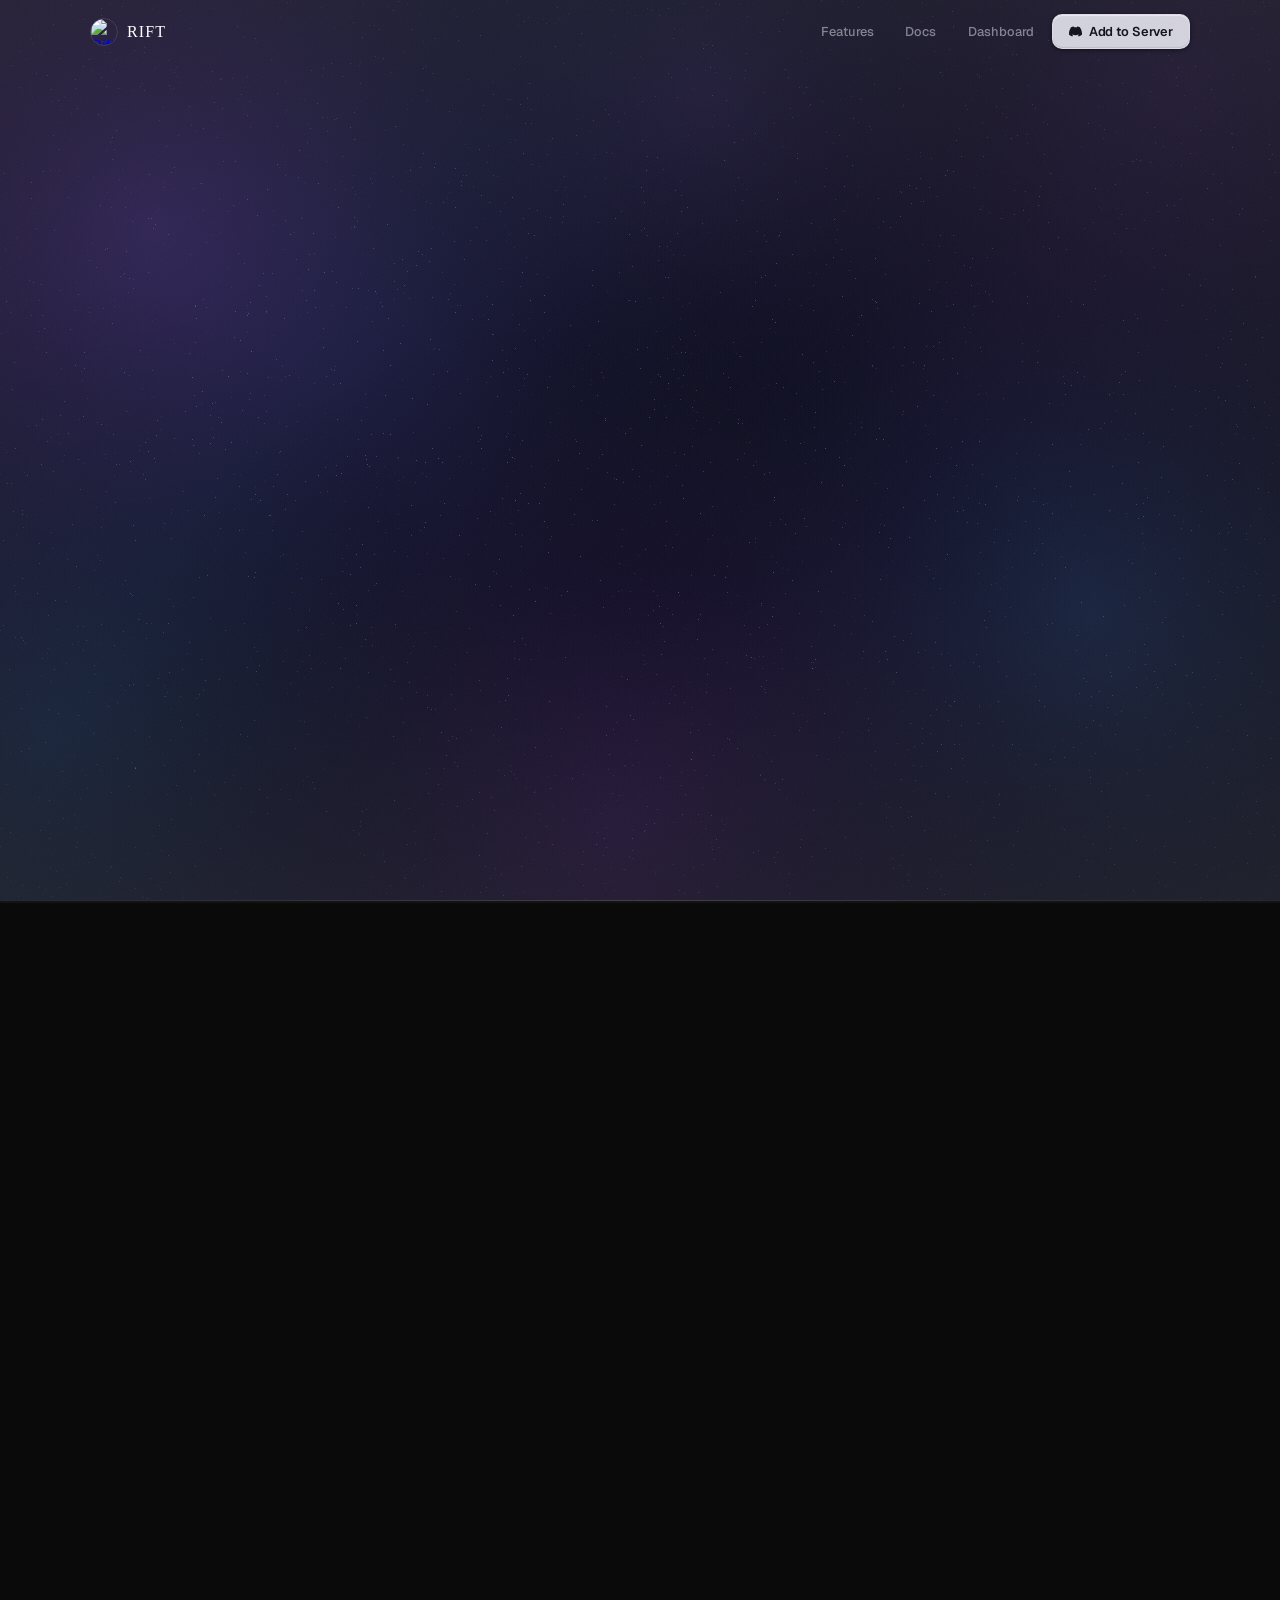
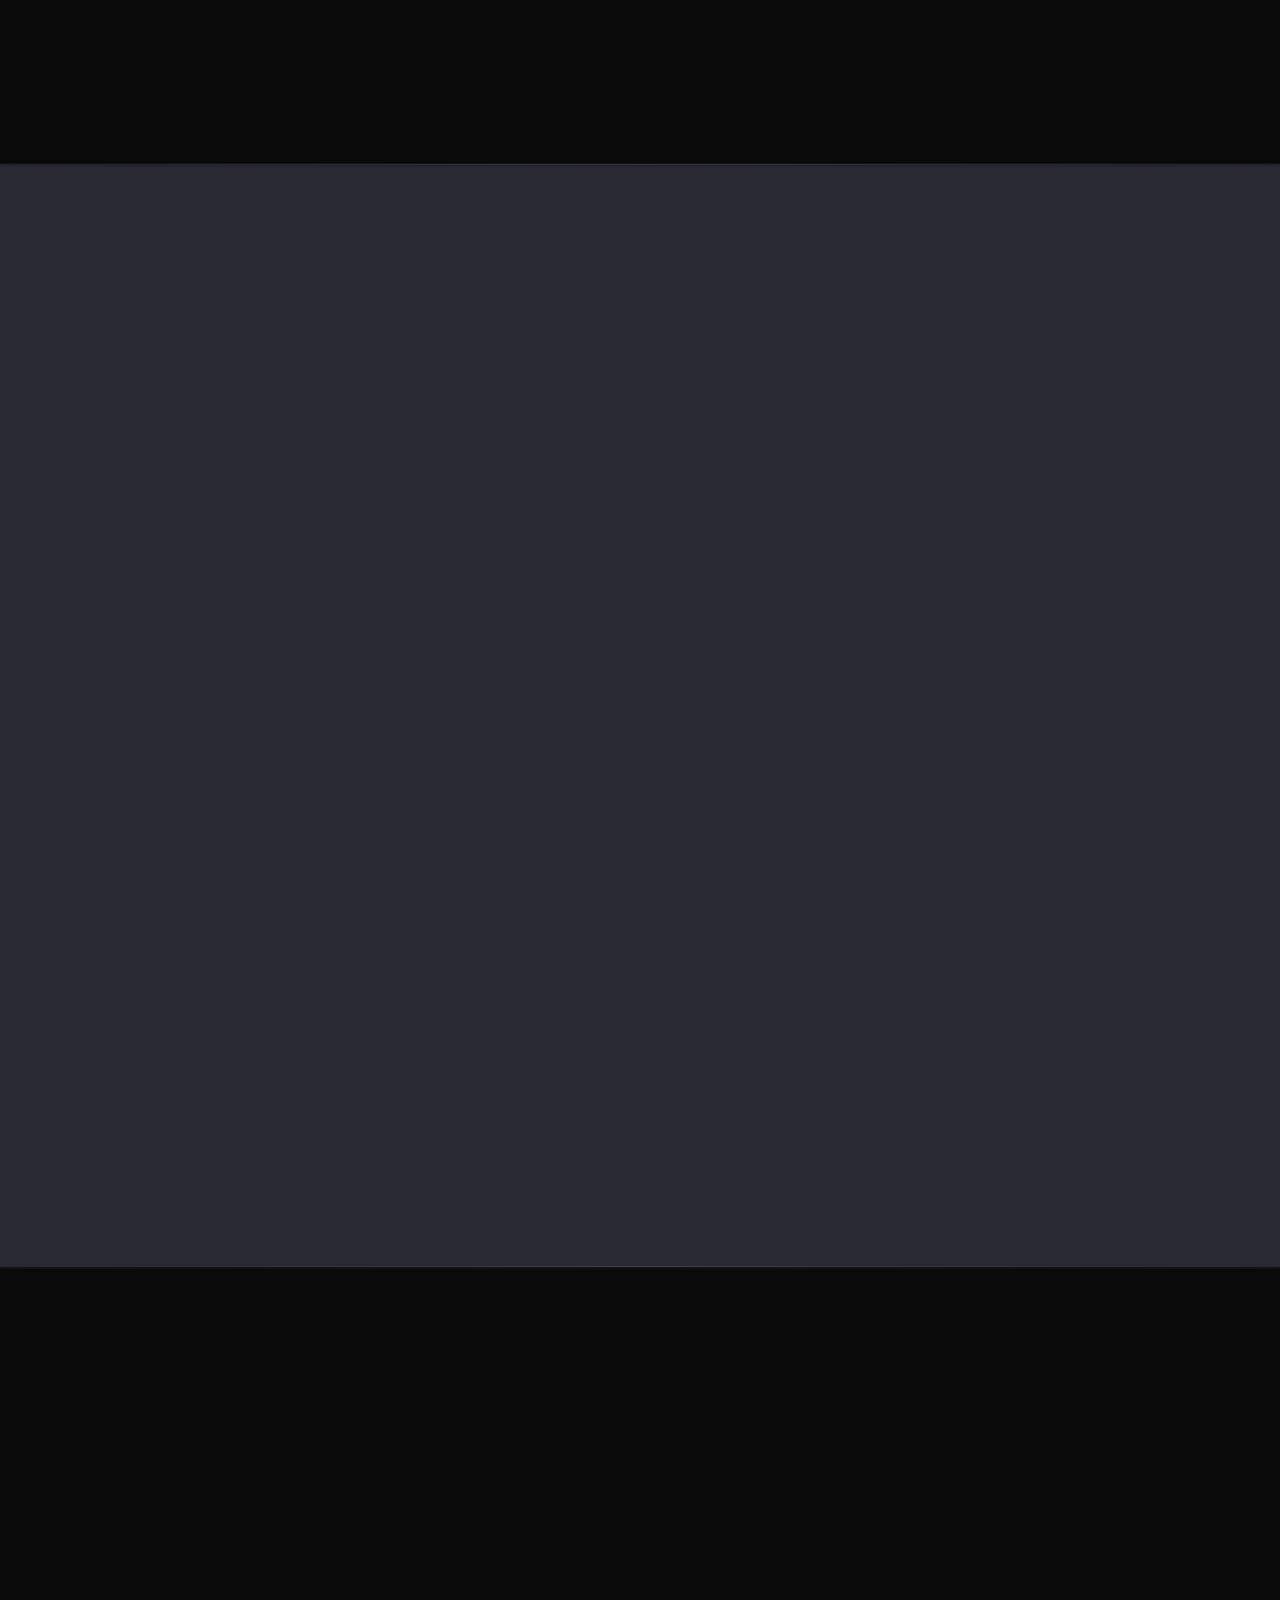
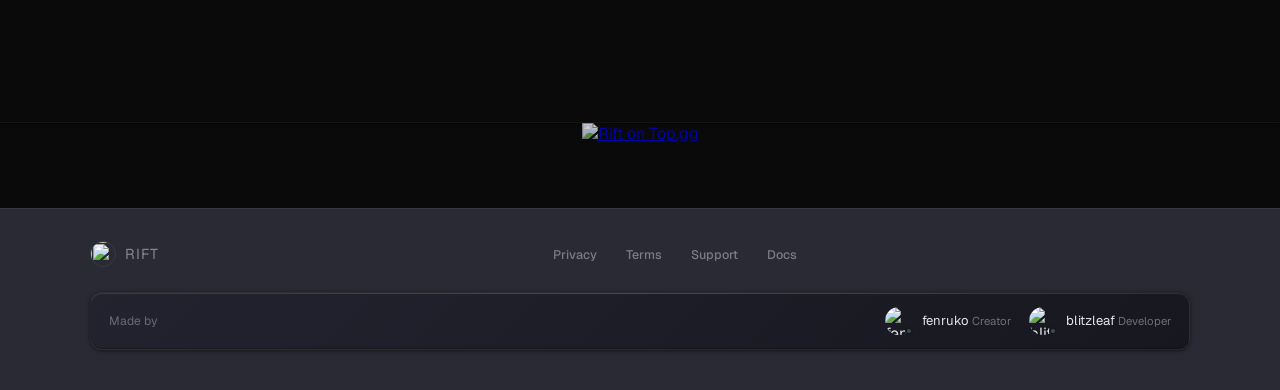
==== index.html @ dd79407b "improvments" ====
<!DOCTYPE html>
<html lang="en">
<head>
<meta charset="UTF-8">
<meta name="viewport" content="width=device-width, initial-scale=1.0">
<title>Rift — Discord Bot</title>
<link rel="icon" type="image/png" href="https://media.discordapp.net/attachments/1469631519327912012/1482880775467831358/cropped_circle_image.png?ex=69b88fd7&is=69b73e57&hm=6aaf7aa96eb90a0b3cec2ce4e4d759afb4a1ae4552c565a2b2c600478742033d&=&format=webp&quality=lossless">
<link rel="preconnect" href="https://fonts.googleapis.com">
<link rel="preconnect" href="https://fonts.gstatic.com" crossorigin>
<link href="https://fonts.googleapis.com/css2?family=Instrument+Serif:ital@0;1&family=Geist:wght@300;400;500;600;700&family=Permanent+Marker&display=swap" rel="stylesheet">
<script src="https://cdnjs.cloudflare.com/ajax/libs/gsap/3.12.2/gsap.min.js"></script>
<script src="https://cdnjs.cloudflare.com/ajax/libs/gsap/3.12.2/ScrollTrigger.min.js"></script>
<style>
:root {
  --bg:      #2A2A34;
  --section: #0a0a0a;
  --wire:    rgba(255,255,255,0.07);
  --wire2:   rgba(255,255,255,0.13);
  --chalk:   #E3E3ED;
  --border:  #333339;
  --glass-from:   #232330;
  --glass-to:     #17171f;
  --glass-shadow: inset 0 1px 1px rgba(255,255,255,0.11),
                  0 1px 4px rgba(0,0,0,0.55),
                  inset 0 -1px 1px rgba(0,0,0,0.3);
  --glass-border: rgba(255,255,255,0.06);
  --discord-bg:   #313338;
  --discord-msg:  #2b2d31;
}
*,*::before,*::after{box-sizing:border-box;margin:0;padding:0;}
html{scroll-behavior:smooth;}
body{font-family:'Geist',sans-serif;background:var(--bg);color:var(--chalk);overflow-x:hidden;-webkit-font-smoothing:antialiased;}
body::after{content:'';position:fixed;inset:0;pointer-events:none;z-index:9999;opacity:.03;
  background-image:url("data:image/svg+xml,%3Csvg xmlns='http://www.w3.org/2000/svg' width='300' height='300'%3E%3Cfilter id='n'%3E%3CfeTurbulence type='fractalNoise' baseFrequency='.9' numOctaves='4' stitchTiles='stitch'/%3E%3C/filter%3E%3Crect width='300' height='300' filter='url(%23n)'/%3E%3C/svg%3E");}

/* ══════════════════════════════════
   GLASS BUTTON
══════════════════════════════════ */
.glass-btn{
  position:relative;display:inline-flex;align-items:center;justify-content:center;gap:8px;
  padding:9px 20px;border-radius:12px;font-family:'Geist',sans-serif;font-size:.84rem;font-weight:500;
  color:rgba(227,227,237,.72);text-decoration:none;cursor:pointer;
  border:1px solid var(--glass-border);outline:none;
  background:linear-gradient(135deg,var(--glass-from),var(--glass-to));
  box-shadow:var(--glass-shadow);
  transition:color .25s,border-color .25s,transform .2s;
  overflow:hidden;-webkit-font-smoothing:antialiased;letter-spacing:-.01em;
}
/* top shimmer — z-index:0 so .bi (z-index:1) sits above */
.glass-btn::before{content:'';position:absolute;inset:0;border-radius:inherit;
  background:linear-gradient(to bottom,rgba(255,255,255,.038),transparent);
  opacity:0;transition:opacity .3s;z-index:0;pointer-events:none;}
/* bottom depth */
.glass-btn::after{content:'';position:absolute;inset:0;border-radius:inherit;
  background:linear-gradient(to top,rgba(0,0,0,.32),transparent);z-index:-1;pointer-events:none;}
/* ── FIX: text wrapper always above pseudo layers ── */
.glass-btn>.bi,.glass-btn>svg{position:relative;z-index:1;}
.glass-btn:hover{color:rgba(227,227,237,1);border-color:rgba(255,255,255,.11);}
.glass-btn:hover::before{opacity:1;}

/* PRIMARY button — light fill, dark text */
.glass-btn-primary{
  background:rgba(227,227,237,.92);color:#13131a;font-weight:600;
  border-color:rgba(255,255,255,.2);
  box-shadow:inset 0 1px 1px rgba(255,255,255,.52),0 1px 4px rgba(0,0,0,.55),inset 0 -1px 1px rgba(0,0,0,.1);}
.glass-btn-primary::before{background:linear-gradient(to bottom,rgba(255,255,255,.24),transparent);}
.glass-btn-primary::after{background:linear-gradient(to top,rgba(0,0,0,.06),transparent);}
/* PRIMARY hover stays dark text on bright bg */
.glass-btn-primary:hover{background:rgba(233,233,241,1);color:#0a0a0f;border-color:rgba(255,255,255,.3);}

.glass-btn-lg{padding:13px 28px;border-radius:13px;font-size:.9rem;}
/* inner content wrapper */
.bi{display:flex;align-items:center;gap:7px;position:relative;z-index:1;}

/* ══════════════════════════════════
   NAV
   FIX: ::before uses z-index:-1 so
   text always renders above the glass bg
══════════════════════════════════ */
#nav{position:fixed;top:0;left:0;right:0;z-index:50;padding:14px 20px;transition:background .4s;}
#nav.stuck{background:rgba(22,22,28,.95);backdrop-filter:blur(22px);-webkit-backdrop-filter:blur(22px);border-bottom:1px solid var(--border);}
.nav-inner{max-width:1100px;margin:0 auto;display:flex;align-items:center;justify-content:space-between;}
.nav-logo{display:flex;align-items:center;gap:9px;text-decoration:none;}
.nav-logo img{width:28px;height:28px;border-radius:50%;border:1px solid rgba(255,255,255,.12);}
.nav-logo span{font-family:'Permanent Marker',cursive;font-size:1rem;color:#fff;letter-spacing:.07em;}
.nav-links{display:flex;align-items:center;gap:4px;}

.nav-link{
  position:relative;padding:7px 14px;border-radius:10px;
  font-size:.8rem;font-weight:500;color:rgba(227,227,237,.52);
  text-decoration:none;transition:color .2s;cursor:pointer;
  border:none;background:none;font-family:'Geist',sans-serif;letter-spacing:-.005em;
}
/* glass bg fades in on hover — z-index:-1 so text stays above */
.nav-link::before{
  content:'';position:absolute;inset:0;border-radius:inherit;
  background:linear-gradient(135deg,var(--glass-from),var(--glass-to));
  box-shadow:var(--glass-shadow);border:1px solid var(--glass-border);
  opacity:0;transition:opacity .25s;pointer-events:none;
  z-index:-1;  /* ← FIX: behind text */
}
.nav-link:hover{color:rgba(227,227,237,1);}
.nav-link:hover::before{opacity:1;}

/* ══════════════════════════════════
   HERO
══════════════════════════════════ */
.hero{position:relative;min-height:100vh;display:flex;flex-direction:column;
  align-items:center;justify-content:center;padding:100px 28px 72px;text-align:center;overflow:hidden;}
.hero::before{content:'';position:absolute;inset:0;z-index:1;pointer-events:none;
  background:radial-gradient(ellipse 110% 80% at 50% 50%,transparent 20%,rgba(42,42,52,.5) 65%,rgba(42,42,52,.92) 100%);}
.hero>*{position:relative;z-index:2;}
.hero-scene{position:absolute;inset:0;overflow:hidden;z-index:0;pointer-events:none;}
.hero-scene-grad{position:absolute;inset:0;
  background:
    radial-gradient(ellipse 75% 55% at 12% 22%,rgba(88,55,150,.52),transparent 60%),
    radial-gradient(ellipse 60% 48% at 88% 72%,rgba(35,75,130,.44),transparent 58%),
    radial-gradient(ellipse 65% 42% at 50% 95%,rgba(65,35,105,.48),transparent 62%),
    radial-gradient(ellipse 50% 40% at 5%  80%,rgba(22,62,110,.35),transparent 55%),
    radial-gradient(ellipse 80% 60% at 95% 10%,rgba(55,30,95,.4), transparent 60%),
    linear-gradient(160deg,#14102a 0%,#0d1520 40%,#130d22 70%,#0a0a14 100%);
  filter:hue-rotate(22deg) contrast(118%) saturate(130%) brightness(.72);}
.hero-scene-canvas{position:absolute;inset:0;width:100%;height:100%;pointer-events:none;}

.live-chip{display:inline-flex;align-items:center;gap:7px;font-size:.68rem;font-weight:600;
  letter-spacing:.09em;text-transform:uppercase;color:rgba(227,227,237,.58);
  background:linear-gradient(135deg,var(--glass-from),var(--glass-to));
  box-shadow:var(--glass-shadow);border:1px solid var(--glass-border);
  border-radius:99px;padding:5px 14px;margin-bottom:36px;}
.blinker{width:5px;height:5px;border-radius:50%;background:#4ade80;
  box-shadow:0 0 6px #4ade80;animation:blink 2.2s ease-in-out infinite;}
@keyframes blink{0%,100%{opacity:1}50%{opacity:.25}}

.avatar-shell{position:relative;display:inline-flex;margin-bottom:32px;}
.avatar-shell img{width:88px;height:88px;border-radius:50%;object-fit:cover;position:relative;z-index:1;}
.avatar-shell::before{content:'';position:absolute;inset:-4px;border-radius:50%;
  background:conic-gradient(from 0deg,rgba(255,255,255,0) 0deg,rgba(255,255,255,.6) 90deg,
    rgba(255,255,255,0) 180deg,rgba(255,255,255,.32) 270deg,rgba(255,255,255,0) 360deg);
  animation:spin 6s linear infinite;z-index:0;}
.avatar-shell::after{content:'';position:absolute;inset:-2px;border-radius:50%;
  background:var(--bg);z-index:0;
  mask:radial-gradient(farthest-side,transparent calc(100% - 3px),black calc(100% - 3px));
  -webkit-mask:radial-gradient(farthest-side,transparent calc(100% - 3px),black calc(100% - 3px));}
@keyframes spin{to{transform:rotate(360deg)}}

.rift-word{font-family:'Permanent Marker',cursive;font-size:clamp(5rem,16vw,10rem);
  line-height:.95;color:#fff;letter-spacing:-.01em;margin-bottom:22px;
  text-shadow:0 2px 48px rgba(0,0,0,.6),0 0 80px rgba(100,70,180,.25);}
.hero-sub{font-size:1.05rem;color:rgba(227,227,237,.68);max-width:440px;line-height:1.75;margin-bottom:38px;}

.platform-row{display:flex;flex-wrap:wrap;gap:6px;justify-content:center;margin-bottom:40px;}
.platform-badge{position:relative;display:inline-flex;align-items:center;gap:6px;
  font-size:.7rem;font-weight:600;letter-spacing:.03em;padding:5px 12px;border-radius:8px;
  background:linear-gradient(135deg,var(--glass-from),var(--glass-to));
  box-shadow:var(--glass-shadow);border:1px solid var(--glass-border);
  color:rgba(227,227,237,.55);overflow:hidden;transition:color .2s;}
.platform-badge::before{content:'';position:absolute;inset:0;border-radius:inherit;
  background:linear-gradient(to bottom,rgba(255,255,255,.025),transparent);pointer-events:none;z-index:-1;}
.platform-badge:hover{color:rgba(227,227,237,.88);}

.hero-btns{display:flex;flex-wrap:wrap;gap:8px;justify-content:center;margin-bottom:52px;}

.stat-row{display:flex;flex-wrap:wrap;justify-content:center;border-radius:14px;overflow:hidden;
  background:linear-gradient(135deg,var(--glass-from),var(--glass-to));
  box-shadow:var(--glass-shadow);border:1px solid var(--glass-border);max-width:480px;width:100%;}
.stat-item{flex:1;min-width:90px;padding:16px 20px;border-right:1px solid var(--wire);
  display:flex;flex-direction:column;gap:3px;align-items:center;position:relative;}
.stat-item:last-child{border-right:none;}
.stat-item::before{content:'';position:absolute;top:0;left:0;right:0;height:1px;
  background:linear-gradient(90deg,transparent,rgba(255,255,255,.09),transparent);}
.stat-n{font-size:1.3rem;font-weight:700;color:#fff;line-height:1;}
.stat-l{font-size:.6rem;color:rgba(227,227,237,.45);font-weight:500;letter-spacing:.07em;text-transform:uppercase;}

.div-line{height:1px;background:linear-gradient(90deg,transparent,var(--wire2),transparent);}

/* ══════════════════════════════════
   DARK SECTIONS
══════════════════════════════════ */
.dark-section{position:relative;background:var(--section);
  border-top:1px solid rgba(255,255,255,.04);border-bottom:1px solid rgba(255,255,255,.04);
  box-shadow:inset 0 1px 1px rgba(255,255,255,.04),0 1px 3px rgba(0,0,0,.4),inset 0 -1px 1px rgba(0,0,0,.2);}

.feats-wrap{max-width:1100px;margin:0 auto;padding:88px 28px;}
.feats-head{margin-bottom:52px;}
.kicker{font-size:.67rem;font-weight:700;letter-spacing:.12em;text-transform:uppercase;
  color:rgba(227,227,237,.52);display:flex;align-items:center;gap:10px;margin-bottom:14px;}
.kicker::before{content:'';width:18px;height:1px;background:rgba(227,227,237,.32);}
.feats-title{font-family:'Instrument Serif',serif;font-size:clamp(2rem,4vw,3.2rem);
  color:#fff;line-height:1.1;font-style:italic;}
.feats-title em{font-style:normal;color:rgba(227,227,237,.4);}

.cards{display:grid;grid-template-columns:repeat(auto-fill,minmax(295px,1fr));gap:12px;}
.card{position:relative;background:linear-gradient(145deg,#1a1a1f,#111115);
  border:1px solid rgba(255,255,255,.05);border-radius:16px;padding:26px;overflow:hidden;
  box-shadow:inset 0 1px 1px rgba(255,255,255,.065),0 2px 10px rgba(0,0,0,.55),inset 0 -1px 1px rgba(0,0,0,.35);
  transition:border-color .3s,transform .35s cubic-bezier(.23,1,.32,1);}
.card::before{content:'';position:absolute;inset:0;border-radius:inherit;
  background:linear-gradient(to bottom,rgba(255,255,255,.025),transparent 40%);
  opacity:0;transition:opacity .4s;pointer-events:none;z-index:0;}
.card::after{content:'';position:absolute;inset:0;border-radius:inherit;
  background:linear-gradient(to top,rgba(0,0,0,.28),transparent 50%);z-index:0;pointer-events:none;}
.card>*{position:relative;z-index:1;}
.card:hover{transform:translateY(-3px) scale(1.004);border-color:rgba(255,255,255,.1);}
.card:hover::before{opacity:1;}
.c1::after{background:radial-gradient(ellipse at 0% 0%,rgba(29,185,84,.09),transparent 55%),linear-gradient(to top,rgba(0,0,0,.28),transparent 50%);}
.c2::after{background:radial-gradient(ellipse at 0% 0%,rgba(76,201,240,.09),transparent 55%),linear-gradient(to top,rgba(0,0,0,.28),transparent 50%);}
.c3::after{background:radial-gradient(ellipse at 0% 0%,rgba(255,77,109,.09),transparent 55%),linear-gradient(to top,rgba(0,0,0,.28),transparent 50%);}
.c4::after{background:radial-gradient(ellipse at 0% 0%,rgba(250,204,21,.09),transparent 55%),linear-gradient(to top,rgba(0,0,0,.28),transparent 50%);}
.c5::after{background:radial-gradient(ellipse at 0% 0%,rgba(167,139,250,.09),transparent 55%),linear-gradient(to top,rgba(0,0,0,.28),transparent 50%);}
.c6::after{background:radial-gradient(ellipse at 0% 0%,rgba(251,146,60,.09),transparent 55%),linear-gradient(to top,rgba(0,0,0,.28),transparent 50%);}
.icon-box{width:44px;height:44px;border-radius:11px;display:flex;align-items:center;justify-content:center;
  margin-bottom:16px;flex-shrink:0;transition:transform .3s ease;
  box-shadow:inset 0 1px 1px rgba(255,255,255,.08),0 1px 3px rgba(0,0,0,.4);}
.card:hover .icon-box{transform:rotate(-6deg) scale(1.1);}
.ib-g{background:rgba(29,185,84,.1); border:1px solid rgba(29,185,84,.2);}
.ib-b{background:rgba(76,201,240,.1);border:1px solid rgba(76,201,240,.2);}
.ib-r{background:rgba(255,77,109,.1);border:1px solid rgba(255,77,109,.2);}
.ib-y{background:rgba(250,204,21,.1);border:1px solid rgba(250,204,21,.2);}
.ib-p{background:rgba(167,139,250,.1);border:1px solid rgba(167,139,250,.2);}
.ib-o{background:rgba(251,146,60,.1);border:1px solid rgba(251,146,60,.2);}
.card-title{font-size:.96rem;font-weight:700;color:#fff;margin-bottom:7px;letter-spacing:-.01em;}
.card-desc{font-size:.81rem;color:rgba(227,227,237,.5);line-height:1.65;}
.tags{display:flex;flex-wrap:wrap;gap:5px;margin-top:16px;}
.tag{font-size:.63rem;font-weight:600;letter-spacing:.04em;padding:2px 9px;border-radius:99px;
  box-shadow:inset 0 1px 0 rgba(255,255,255,.08);}
.tg{background:rgba(29,185,84,.1); color:#4ade80; border:1px solid rgba(29,185,84,.18);}
.tb{background:rgba(76,201,240,.1);color:#67e8f9;border:1px solid rgba(76,201,240,.18);}
.tr{background:rgba(255,77,109,.1);color:#ff8fa3;border:1px solid rgba(255,77,109,.18);}
.ty{background:rgba(250,204,21,.1);color:#fde047;border:1px solid rgba(250,204,21,.18);}
.tp{background:rgba(167,139,250,.1);color:#c4b5fd;border:1px solid rgba(167,139,250,.18);}
.to{background:rgba(251,146,60,.1);color:#fda97a;border:1px solid rgba(251,146,60,.18);}

/* ══════════════════════════════════
   DISCORD MESSAGE MOCKUPS
   (interactive, evict-style)
══════════════════════════════════ */
.demos-section{background:var(--bg);padding:88px 28px;}
.demos-inner{max-width:1100px;margin:0 auto;}
.demos-grid{display:grid;grid-template-columns:repeat(auto-fill,minmax(320px,1fr));gap:16px;margin-top:52px;}

/* Discord channel window */
.discord-window{
  position:relative;
  background:#313338;
  border-radius:16px;
  overflow:hidden;
  border:1px solid rgba(255,255,255,.06);
  box-shadow:inset 0 1px 1px rgba(255,255,255,.055),0 4px 24px rgba(0,0,0,.55),inset 0 -1px 1px rgba(0,0,0,.35);
  transition:transform .35s cubic-bezier(.23,1,.32,1),border-color .3s;
  cursor:default;
}
.discord-window:hover{transform:translateY(-4px) scale(1.005);border-color:rgba(255,255,255,.1);}

/* titlebar */
.dw-bar{
  background:#2b2d31;
  border-bottom:1px solid rgba(0,0,0,.3);
  padding:10px 14px;
  display:flex;align-items:center;gap:8px;
}
.dw-dots{display:flex;gap:5px;}
.dw-dot{width:10px;height:10px;border-radius:50%;}
.dw-dot-r{background:#f23f43;}
.dw-dot-y{background:#f0b232;}
.dw-dot-g{background:#23a55a;}
.dw-channel{font-size:.75rem;color:rgba(255,255,255,.4);font-weight:500;display:flex;align-items:center;gap:5px;margin-left:4px;}
.dw-channel svg{opacity:.5;}

/* messages area */
.dw-messages{padding:14px 14px 12px;display:flex;flex-direction:column;gap:2px;min-height:160px;}

/* single message row */
.dm-row{display:flex;align-items:flex-start;gap:10px;padding:3px 6px;border-radius:4px;transition:background .15s;}
.dm-row:hover{background:rgba(0,0,0,.06);}
.dm-avatar{width:36px;height:36px;border-radius:50%;object-fit:cover;flex-shrink:0;margin-top:1px;}
.dm-avatar-placeholder{width:36px;height:36px;border-radius:50%;flex-shrink:0;margin-top:1px;
  background:linear-gradient(135deg,#5865f2,#4752c4);display:flex;align-items:center;justify-content:center;font-size:.75rem;font-weight:700;color:#fff;}
.dm-body{flex:1;min-width:0;}
.dm-header{display:flex;align-items:center;gap:6px;margin-bottom:2px;}
.dm-name{font-size:.87rem;font-weight:600;color:#fff;}
.dm-name-user{color:#dde8ff;}
.dm-time{font-size:.7rem;color:rgba(255,255,255,.28);}
/* APP badge (evict-style) */
.dm-app-badge{
  display:inline-flex;align-items:center;gap:2px;
  background:rgba(227,227,237,.22);border-radius:3px;
  padding:1px 5px;font-size:.6rem;font-weight:700;letter-spacing:.04em;color:#fff;
  text-transform:uppercase;
}
.dm-app-badge svg{opacity:.8;}
.dm-text{font-size:.84rem;color:rgba(220,220,228,.9);line-height:1.5;word-break:break-word;}
.dm-text code{background:rgba(0,0,0,.3);border-radius:3px;padding:1px 5px;font-family:monospace;font-size:.8rem;color:#e0e0f0;}

/* Embed (evict-style left-border embed) */
.dm-embed{
  margin-top:6px;
  background:rgba(0,0,0,.22);
  border-left:4px solid var(--chalk);
  border-radius:0 6px 6px 0;
  padding:10px 12px;
}
.dm-embed.embed-green{border-left-color:#4ade80;}
.dm-embed.embed-red  {border-left-color:#f23f43;}
.dm-embed.embed-blue {border-left-color:#5865f2;}
.dm-embed.embed-yellow{border-left-color:#f0b232;}
.dm-embed.embed-purple{border-left-color:#a78bfa;}

.dm-embed-title{font-size:.82rem;font-weight:600;color:#fff;margin-bottom:4px;display:flex;align-items:center;gap:6px;}
.dm-embed-desc{font-size:.78rem;color:rgba(210,210,220,.75);line-height:1.55;}
.dm-embed-desc .mention{color:var(--chalk);background:rgba(227,227,237,.15);border-radius:3px;padding:0 3px;}
.dm-embed-field{margin-top:8px;}
.dm-embed-field-name{font-size:.72rem;font-weight:600;color:rgba(255,255,255,.7);margin-bottom:2px;text-transform:uppercase;letter-spacing:.04em;}
.dm-embed-field-val{font-size:.78rem;color:rgba(210,210,220,.7);}

/* inline fields grid */
.dm-embed-fields{display:grid;grid-template-columns:1fr 1fr;gap:6px;margin-top:8px;}
.dm-embed-fields .dm-embed-field{margin-top:0;}

/* Discord-style component button row */
.dm-components{margin-top:8px;display:flex;flex-wrap:wrap;gap:6px;}
.dm-btn{
  display:inline-flex;align-items:center;gap:5px;
  font-size:.78rem;font-weight:500;padding:5px 12px;border-radius:4px;
  cursor:pointer;border:none;font-family:'Geist',sans-serif;
  transition:filter .15s,transform .1s;
}
.dm-btn:hover{filter:brightness(1.18);}
.dm-btn:active{transform:scale(.97);}
.dm-btn-primary{background:#5865f2;color:#fff;}
.dm-btn-secondary{background:#4e5058;color:#fff;}
.dm-btn-danger{background:#da373c;color:#fff;}
.dm-btn-success{background:#248046;color:#fff;}

/* Typing indicator */
.dm-typing{
  display:flex;align-items:center;gap:7px;
  padding:4px 8px;font-size:.72rem;color:rgba(255,255,255,.4);
}
.dm-typing-dots{display:flex;gap:3px;align-items:center;}
.dm-typing-dots span{width:5px;height:5px;border-radius:50%;background:rgba(255,255,255,.4);
  animation:tdot 1.4s ease-in-out infinite;}
.dm-typing-dots span:nth-child(2){animation-delay:.2s;}
.dm-typing-dots span:nth-child(3){animation-delay:.4s;}
@keyframes tdot{0%,80%,100%{transform:scale(.7);opacity:.4}40%{transform:scale(1);opacity:1}}

/* input bar */
.dw-input{
  background:#383a40;border-top:1px solid rgba(0,0,0,.2);
  padding:8px 12px;display:flex;align-items:center;gap:8px;
}
.dw-input-field{
  flex:1;background:#404249;border-radius:8px;padding:7px 12px;
  font-size:.78rem;color:rgba(255,255,255,.6);display:flex;align-items:center;gap:6px;
  border:1px solid rgba(255,255,255,.06);
}
.dw-input-field svg{flex-shrink:0;opacity:.4;}

/* ══════════════════════════════════
   CTA
══════════════════════════════════ */
.cta-wrap{padding:0 28px 88px;}
.cta-box{max-width:680px;margin:0 auto;background:linear-gradient(145deg,#1a1a1f,#111115);
  border:1px solid rgba(255,255,255,.06);border-radius:20px;padding:56px 44px;text-align:center;
  position:relative;overflow:hidden;
  box-shadow:inset 0 1px 1px rgba(255,255,255,.065),0 4px 40px rgba(0,0,0,.65),inset 0 -1px 1px rgba(0,0,0,.4);}
.cta-box::before{content:'';position:absolute;top:0;left:0;right:0;height:1px;
  background:linear-gradient(90deg,transparent,rgba(255,255,255,.1),transparent);}
.cta-box::after{content:'';position:absolute;top:-100px;left:50%;transform:translateX(-50%);
  width:400px;height:250px;background:radial-gradient(ellipse,rgba(255,255,255,.038),transparent 65%);pointer-events:none;}
.cta-title{font-family:'Instrument Serif',serif;font-style:italic;
  font-size:clamp(1.7rem,3.5vw,2.5rem);color:#fff;line-height:1.15;margin-bottom:10px;}
.cta-sub{font-size:.87rem;color:rgba(227,227,237,.52);margin-bottom:32px;}
.cta-btns{display:flex;flex-wrap:wrap;gap:8px;justify-content:center;}

/* ══════════════════════════════════
   FOOTER
   FIX: same z-index:-1 on ::before
══════════════════════════════════ */
footer{border-top:1px solid var(--wire);padding:32px 28px 40px;background:var(--bg);}
.foot-inner{max-width:1100px;margin:0 auto;}
.foot-top{display:flex;flex-wrap:wrap;align-items:center;justify-content:space-between;gap:20px;margin-bottom:24px;}
.foot-links{display:flex;gap:5px;}
.foot-links a,.foot-links button{
  position:relative;padding:5px 12px;border-radius:8px;
  font-size:.78rem;font-weight:500;color:rgba(227,227,237,.44);
  text-decoration:none;cursor:pointer;border:none;background:none;
  font-family:'Geist',sans-serif;transition:color .2s;
}
.foot-links a::before,.foot-links button::before{
  content:'';position:absolute;inset:0;border-radius:inherit;
  background:linear-gradient(135deg,var(--glass-from),var(--glass-to));
  box-shadow:var(--glass-shadow);border:1px solid var(--glass-border);
  opacity:0;transition:opacity .2s;pointer-events:none;
  z-index:-1;  /* ← FIX */
}
.foot-links a:hover,.foot-links button:hover{color:rgba(227,227,237,1);}
.foot-links a:hover::before,.foot-links button:hover::before{opacity:1;}

.credits-bar{background:linear-gradient(135deg,var(--glass-from),var(--glass-to));
  box-shadow:var(--glass-shadow);border:1px solid var(--glass-border);border-radius:12px;
  padding:14px 18px;display:flex;flex-wrap:wrap;align-items:center;justify-content:space-between;
  gap:14px;position:relative;overflow:hidden;}
.credits-bar::before{content:'';position:absolute;top:0;left:0;right:0;height:1px;
  background:linear-gradient(90deg,transparent,rgba(255,255,255,.09),transparent);z-index:0;}
.credit-person{display:flex;align-items:center;gap:9px;}
.credit-person .av{position:relative;}
.credit-person .av img{width:28px;height:28px;border-radius:50%;object-fit:cover;display:block;}
.credit-person .av .dot{position:absolute;bottom:0;right:0;width:8px;height:8px;border-radius:50%;border:2px solid #17171f;}
.credit-person>span{font-size:.82rem;color:var(--chalk);position:relative;z-index:1;}
.credit-person .role{font-size:.71rem;color:rgba(227,227,237,.42);}
.ds-online{background:#23a55a!important;}.ds-idle{background:#f0b232!important;}
.ds-dnd{background:#f23f43!important;}.ds-offline{background:#454950!important;}

.tgg{filter:brightness(.8) saturate(.85);transition:filter .3s,transform .3s;}
.tgg:hover{filter:brightness(1) saturate(1.1);transform:scale(1.02);}

/* ══════════════════════════════════
   MODALS
══════════════════════════════════ */
.modal-bg{position:fixed;inset:0;background:rgba(0,0,0,.82);
  backdrop-filter:blur(12px);-webkit-backdrop-filter:blur(12px);
  z-index:9999;display:none;opacity:0;transition:opacity .25s;}
.modal-bg.open{display:flex;}
.modal-panel{background:linear-gradient(145deg,#1c1c24,#131318);border:1px solid rgba(255,255,255,.08);
  border-radius:18px;padding:32px;width:100%;max-height:85vh;overflow-y:auto;position:relative;
  box-shadow:inset 0 1px 1px rgba(255,255,255,.07),0 8px 48px rgba(0,0,0,.75),inset 0 -1px 1px rgba(0,0,0,.35);
  transform:scale(.95);transition:transform .25s;}
.modal-bg.visible .modal-panel{transform:scale(1);}
.modal-close{position:absolute;top:14px;right:14px;
  background:linear-gradient(135deg,var(--glass-from),var(--glass-to));
  border:1px solid var(--glass-border);box-shadow:var(--glass-shadow);
  border-radius:8px;color:rgba(227,227,237,.48);cursor:pointer;padding:5px;
  display:flex;align-items:center;justify-content:center;transition:color .2s;}
.modal-close:hover{color:#fff;}
.modal-title{font-family:'Instrument Serif',serif;font-style:italic;font-size:1.75rem;color:#fff;margin-bottom:22px;}

#stars-canvas{position:fixed;inset:0;z-index:0;pointer-events:none;opacity:.38;}
.rv{opacity:0;transform:translateY(20px);transition:opacity .7s cubic-bezier(.23,1,.32,1),transform .7s cubic-bezier(.23,1,.32,1);}
.rv.on{opacity:1;transform:none;}
.widget-section{display:flex;justify-content:center;padding:0 28px 64px;background:var(--section);}
</style>
<base target="_blank">
</head>
<body>

<canvas id="stars-canvas"></canvas>

<!-- NAV — text wrapped in spans so z-index applies correctly -->
<nav id="nav">
  <div class="nav-inner">
    <a href="#" class="nav-logo" target="_self">
      <img src="https://media.discordapp.net/attachments/1469631519327912012/1482879054590771402/images.png?ex=69b88e3d&is=69b73cbd&hm=eb276178b439b3f306e200db3f35117141c91972621653ddd3bc3a42f98c3af0&=&format=webp&quality=lossless" alt="Rift">
      <span>RIFT</span>
    </a>
    <div class="nav-links">
      <a href="#features" class="nav-link" target="_self"><span>Features</span></a>
      <a href="https://docs.rift.baby" class="nav-link"><span>Docs</span></a>
      <a href="/dashboard" class="nav-link" target="_self"><span>Dashboard</span></a>
      <a href="https://discord.com/oauth2/authorize?client_id=1329184069426348052&permissions=5076723787231222&integration_type=0&scope=bot"
         class="glass-btn glass-btn-primary" style="border-radius:10px;padding:8px 16px;font-size:.8rem;">
        <span class="bi">
          <svg width="13" height="13" viewBox="0 0 24 24" fill="currentColor"><path d="M20.317 4.37a19.791 19.791 0 00-4.885-1.515.074.074 0 00-.079.037c-.21.375-.444.864-.608 1.25a18.27 18.27 0 00-5.487 0 12.64 12.64 0 00-.617-1.25.077.077 0 00-.079-.037A19.736 19.736 0 003.677 4.37a.07.07 0 00-.032.027C.533 9.046-.32 13.58.099 18.057a.082.082 0 00.031.057 19.9 19.9 0 005.993 3.03.078.078 0 00.084-.028c.462-.63.874-1.295 1.226-1.994a.076.076 0 00-.041-.106 13.107 13.107 0 01-1.872-.892.077.077 0 01-.008-.128 10.2 10.2 0 00.372-.292.074.074 0 01.077-.01c3.928 1.793 8.18 1.793 12.062 0a.074.074 0 01.078.01c.12.098.246.198.373.292a.077.077 0 01-.006.127 12.299 12.299 0 01-1.873.892.077.077 0 00-.041.107c.36.698.772 1.362 1.225 1.993a.076.076 0 00.084.028 19.839 19.839 0 006.002-3.03.077.077 0 00.032-.054c.5-5.177-.838-9.674-3.549-13.66a.061.061 0 00-.031-.03z"/></svg>
          Add to Server
        </span>
      </a>
    </div>
  </div>
</nav>

<!-- HERO -->
<section class="hero">
  <div class="hero-scene" aria-hidden="true">
    <div class="hero-scene-grad"></div>
    <canvas id="hero-canvas" class="hero-scene-canvas"></canvas>
  </div>

  <div class="live-chip rv"><span class="blinker"></span>Online right now</div>

  <div class="avatar-shell rv" style="transition-delay:.06s">
    <img src="https://media.discordapp.net/attachments/1469631519327912012/1482879054590771402/images.png?ex=69b88e3d&is=69b73cbd&hm=eb276178b439b3f306e200db3f35117141c91972621653ddd3bc3a42f98c3af0&=&format=webp&quality=lossless" alt="Rift">
  </div>

  <div class="rift-word rv" style="transition-delay:.1s">RIFT</div>

  <p class="hero-sub rv" style="transition-delay:.14s">
    Visual server builder, Hi&#8209;Fi music, moderation &amp; global economy — one bot, zero fuss.
  </p>

  <div class="platform-row rv" style="transition-delay:.17s">
    <span class="platform-badge"><svg width="12" height="12" viewBox="0 0 24 24" fill="#1db954"><path d="M12 0C5.4 0 0 5.4 0 12s5.4 12 12 12 12-5.4 12-12S18.66 0 12 0zm5.521 17.34c-.24.359-.66.48-1.021.24-2.82-1.74-6.36-2.101-10.561-1.141-.418.122-.779-.179-.899-.539-.12-.421.18-.78.54-.9 4.56-1.021 8.52-.6 11.64 1.32.42.18.479.659.301 1.02zm1.44-3.3c-.301.42-.841.6-1.262.3-3.239-1.98-8.159-2.58-11.939-1.38-.479.12-1.02-.12-1.14-.6-.12-.48.12-1.021.6-1.141C9.6 9.9 15 10.561 18.72 12.84c.361.181.54.78.241 1.2zm.12-3.36C15.24 8.4 8.82 8.16 5.16 9.301c-.6.179-1.2-.181-1.38-.721-.18-.601.18-1.2.72-1.381 4.26-1.26 11.28-1.02 15.721 1.621.539.3.719 1.02.419 1.56-.299.421-1.02.599-1.559.3z"/></svg>Spotify</span>
    <span class="platform-badge"><svg width="12" height="12" viewBox="0 0 24 24" fill="#ff0000"><path d="M12 0C5.376 0 0 5.376 0 12s5.376 12 12 12 12-5.376 12-12S18.624 0 12 0zm0 19.104c-3.924 0-7.104-3.18-7.104-7.104S8.076 4.896 12 4.896s7.104 3.18 7.104 7.104-3.18 7.104-7.104 7.104zm0-13.332c-3.432 0-6.228 2.796-6.228 6.228S8.568 18.228 12 18.228s6.228-2.796 6.228-6.228S15.432 5.772 12 5.772zM9.684 15.54V8.46L15.816 12l-6.132 3.54z"/></svg>YouTube Music</span>
    <span class="platform-badge"><svg width="13" height="9" viewBox="0 0 24 14" fill="#ff5500"><path d="M1.5 10.5C.7 10.5 0 9.8 0 9s.7-1.5 1.5-1.5c.1 0 .2 0 .3.1C2 5.6 4 3.5 6.5 3.5c.5 0 1 .1 1.4.3C8.9 1.5 10.9 0 13.3 0 17 0 20 3 20 6.7v.3h.5c1.9 0 3.5 1.6 3.5 3.5s-1.6 3.5-3.5 3.5H1.5z"/></svg>SoundCloud</span>
    <span class="platform-badge"><svg width="12" height="12" viewBox="0 0 24 24" fill="#1da0c3"><path d="M0 18.75l7.437-13.5H24l-7.438 13.5z"/></svg>Bandcamp</span>
  </div>

  <div class="hero-btns rv" style="transition-delay:.2s">
    <a href="https://discord.com/oauth2/authorize?client_id=1329184069426348052&permissions=5076723787231222&integration_type=0&scope=bot"
       class="glass-btn glass-btn-primary glass-btn-lg magnetic">
      <span class="bi"><svg width="15" height="15" viewBox="0 0 24 24" fill="currentColor"><path d="M20.317 4.37a19.791 19.791 0 00-4.885-1.515.074.074 0 00-.079.037c-.21.375-.444.864-.608 1.25a18.27 18.27 0 00-5.487 0 12.64 12.64 0 00-.617-1.25.077.077 0 00-.079-.037A19.736 19.736 0 003.677 4.37a.07.07 0 00-.032.027C.533 9.046-.32 13.58.099 18.057a.082.082 0 00.031.057 19.9 19.9 0 005.993 3.03.078.078 0 00.084-.028c.462-.63.874-1.295 1.226-1.994a.076.076 0 00-.041-.106 13.107 13.107 0 01-1.872-.892.077.077 0 01-.008-.128 10.2 10.2 0 00.372-.292.074.074 0 01.077-.01c3.928 1.793 8.18 1.793 12.062 0a.074.074 0 01.078.01c.12.098.246.198.373.292a.077.077 0 01-.006.127 12.299 12.299 0 01-1.873.892.077.077 0 00-.041.107c.36.698.772 1.362 1.225 1.993a.076.076 0 00.084.028 19.839 19.839 0 006.002-3.03.077.077 0 00.032-.054c.5-5.177-.838-9.674-3.549-13.66a.061.061 0 00-.031-.03z"/></svg>Add Rift</span>
    </a>
    <a href="/dashboard" class="glass-btn glass-btn-lg magnetic"><span class="bi">Dashboard</span></a>
    <a href="https://docs.rift.baby" class="glass-btn glass-btn-lg magnetic"><span class="bi">Docs</span></a>
    <a href="https://discord.gg/fe46sJY8KF" class="glass-btn glass-btn-lg magnetic"><span class="bi">Support</span></a>
    <button id="team-trigger" class="glass-btn glass-btn-lg magnetic"><span class="bi">Team</span></button>  </div>

  <div class="stat-row rv" style="transition-delay:.26s">
    <div class="stat-item"><span class="stat-n" style="color:#4ade80">24/7</span><span class="stat-l">Uptime</span></div>
    <div class="stat-item"><span class="stat-n">Free</span><span class="stat-l">Forever</span></div>
    <div class="stat-item"><span class="stat-n">6</span><span class="stat-l">Modules</span></div>
    <div class="stat-item"><span class="stat-n">v2</span><span class="stat-l">Slash cmds</span></div>
  </div>
</section>

<div class="div-line"></div>

<!-- FEATURES -->
<section id="features" class="dark-section">
  <div class="feats-wrap">
    <div class="feats-head rv">
      <p class="kicker">What Rift does</p>
      <h2 class="feats-title">Built different.<br><em>Runs everything.</em></h2>
    </div>
    <div class="cards">
      <div class="card c1 rv" style="transition-delay:0s">
        <div class="icon-box ib-g"><svg width="26" height="26" viewBox="0 0 26 26" fill="none"><path d="M4 14V11C4 6.58 8.03 3 13 3s9 3.58 9 8v3" stroke="#1db954" stroke-width="2" stroke-linecap="round"/><rect x="2" y="13" width="5" height="8" rx="2.5" fill="rgba(29,185,84,.15)" stroke="#1db954" stroke-width="1.7"/><rect x="19" y="13" width="5" height="8" rx="2.5" fill="rgba(29,185,84,.15)" stroke="#1db954" stroke-width="1.7"/></svg></div>
        <div class="card-title">Hi-Fi Music</div>
        <div class="card-desc">Stream from Spotify, YouTube Music, SoundCloud &amp; Bandcamp. Last.fm scrobbling, EQ filters, queue management.</div>
        <div class="tags"><span class="tag tg">Spotify</span><span class="tag tg">YouTube Music</span><span class="tag tg">Last.fm</span></div>
      </div>
      <div class="card c2 rv" style="transition-delay:.05s">
        <div class="icon-box ib-b"><svg width="26" height="26" viewBox="0 0 26 26" fill="none"><rect x="2" y="2" width="22" height="22" rx="2" stroke="#4cc9f0" stroke-width="1.7" fill="none"/><line x1="2" y1="13" x2="14" y2="13" stroke="#4cc9f0" stroke-width="1.5"/><line x1="14" y1="2" x2="14" y2="18" stroke="#4cc9f0" stroke-width="1.5"/><line x1="14" y1="18" x2="24" y2="18" stroke="#4cc9f0" stroke-width="1.5"/><line x1="7" y1="17.5" x2="7" y2="22" stroke="#4cc9f0" stroke-width="1.3" stroke-linecap="round" opacity=".5"/><line x1="4.5" y1="19.7" x2="9.5" y2="19.7" stroke="#4cc9f0" stroke-width="1.3" stroke-linecap="round" opacity=".5"/></svg></div>
        <div class="card-title">Server Architect</div>
        <div class="card-desc">Build your server layout visually — channels, categories, roles, and permissions set up in seconds.</div>
        <div class="tags"><span class="tag tb">Visual Builder</span><span class="tag tb">Roles</span><span class="tag tb">Permissions</span></div>
      </div>
      <div class="card c3 rv" style="transition-delay:.1s">
        <div class="icon-box ib-r"><svg width="26" height="26" viewBox="0 0 26 26" fill="none"><rect x="12" y="3" width="10" height="6" rx="2" fill="rgba(255,77,109,.15)" stroke="#ff4d6d" stroke-width="1.7" transform="rotate(40 17 6)"/><line x1="12" y1="13" x2="3" y2="22" stroke="#ff4d6d" stroke-width="2.5" stroke-linecap="round"/><line x1="17" y1="14" x2="20" y2="16" stroke="#ff4d6d" stroke-width="1.3" stroke-linecap="round" opacity=".45"/><line x1="15" y1="16" x2="17" y2="20" stroke="#ff4d6d" stroke-width="1.3" stroke-linecap="round" opacity=".35"/><line x1="18" y1="11" x2="22" y2="12" stroke="#ff4d6d" stroke-width="1.3" stroke-linecap="round" opacity=".4"/></svg></div>
        <div class="card-title">Moderation</div>
        <div class="card-desc">Auto-mod engine, detailed audit logs, ticket systems, and user verification — all configurable per-server.</div>
        <div class="tags"><span class="tag tr">Auto-Mod</span><span class="tag tr">Tickets</span><span class="tag tr">Logs</span></div>
      </div>
      <div class="card c4 rv" style="transition-delay:.15s">
        <div class="icon-box ib-y"><svg width="26" height="26" viewBox="0 0 26 26" fill="none"><rect x="2" y="14" width="6" height="10" rx="1.5" fill="rgba(250,204,21,.12)" stroke="#facc15" stroke-width="1.6"/><rect x="10" y="9" width="6" height="15" rx="1.5" fill="rgba(250,204,21,.2)" stroke="#facc15" stroke-width="1.6"/><rect x="18" y="17" width="6" height="7" rx="1.5" fill="rgba(250,204,21,.12)" stroke="#facc15" stroke-width="1.6"/><path d="M13 2l1 2.5 2.5.5-1.8 1.8.4 2.7L13 8.2l-2.1 1.3.4-2.7L9.5 5l2.5-.5z" fill="#facc15" opacity=".85"/></svg></div>
        <div class="card-title">Social &amp; Levels</div>
        <div class="card-desc">XP leveling, reputation tracking, custom profile cards, leaderboards and community interaction commands.</div>
        <div class="tags"><span class="tag ty">XP</span><span class="tag ty">Leaderboards</span><span class="tag ty">Profiles</span></div>
      </div>
      <div class="card c5 rv" style="transition-delay:.2s">
        <div class="icon-box ib-p"><svg width="26" height="26" viewBox="0 0 26 26" fill="none"><rect x="2" y="7" width="22" height="15" rx="3" fill="rgba(167,139,250,.1)" stroke="#a78bfa" stroke-width="1.7"/><rect x="16" y="12" width="7" height="5" rx="2" fill="rgba(167,139,250,.18)" stroke="#a78bfa" stroke-width="1.4"/><circle cx="19.5" cy="14.5" r="1.2" fill="#a78bfa"/><path d="M2 11h22" stroke="#a78bfa" stroke-width="1.4" opacity=".4"/></svg></div>
        <div class="card-title">Global Economy</div>
        <div class="card-desc">Cross-server currency, player-run shops, item trading, and a full simulated market — persistent across servers.</div>
        <div class="tags"><span class="tag tp">Currency</span><span class="tag tp">Shops</span><span class="tag tp">Trading</span></div>
      </div>
      <div class="card c6 rv" style="transition-delay:.25s">
        <div class="icon-box ib-o"><svg width="26" height="26" viewBox="0 0 26 26" fill="none"><path d="M16 3a5 5 0 00-4.9 6L3 17a2.5 2.5 0 003.5 3.5l8-8.1A5 5 0 0016 3z" fill="rgba(251,146,60,.1)" stroke="#fb923c" stroke-width="1.7" stroke-linejoin="round"/><circle cx="16" cy="6" r="2" fill="#fb923c" opacity=".6"/><line x1="20" y1="17" x2="20" y2="23" stroke="#fb923c" stroke-width="1.8" stroke-linecap="round"/><line x1="17" y1="20" x2="23" y2="20" stroke="#fb923c" stroke-width="1.8" stroke-linecap="round"/></svg></div>
        <div class="card-title">Utilities</div>
        <div class="card-desc">Sticky messages, reminders, server analytics, polls, and a deep config toolkit for admins and power users.</div>
        <div class="tags"><span class="tag to">Reminders</span><span class="tag to">Polls</span><span class="tag to">Analytics</span></div>
      </div>
    </div>
  </div>
</section>

<div class="div-line"></div>

<!-- DISCORD MESSAGE DEMOS -->
<section class="demos-section">
  <div class="demos-inner">
    <div class="feats-head rv">
      <p class="kicker">See it in action</p>
      <h2 class="feats-title">Real commands.<br><em>Real results.</em></h2>
    </div>

    <div class="demos-grid">

      <!-- MUSIC DEMO -->
      <div class="discord-window rv" style="transition-delay:.05s">
        <div class="dw-bar">
          <div class="dw-dots"><div class="dw-dot dw-dot-r"></div><div class="dw-dot dw-dot-y"></div><div class="dw-dot dw-dot-g"></div></div>
          <div class="dw-channel">
            <svg width="14" height="14" viewBox="0 0 24 24" fill="currentColor"><path d="M10.99 3A2 2 0 0 0 9 5v2H5a1 1 0 0 0 0 2h1.1l.9 9.5A2 2 0 0 0 9 20h6a2 2 0 0 0 2-1.5l.9-9.5H19a1 1 0 1 0 0-2h-4V5a2 2 0 0 0-2-2h-2zm0 2h2v2h-2V5z"/></svg>
            <svg width="14" height="14" viewBox="0 0 20 20" fill="currentColor" style="margin-left:-2px"><path fill-rule="evenodd" d="M2 5a2 2 0 0 1 2-2h8a2 2 0 0 1 2 2v10a2 2 0 0 1-2 2H4a2 2 0 0 1-2-2V5zm10 0H4v10h8V5zm2 1a1 1 0 0 1 1-1h1a1 1 0 1 1 0 2h-1V6zm1 3h-1v2h1a1 1 0 1 1 0 2h-1v1a1 1 0 1 1-2 0V6a1 1 0 0 1 1-1h2a3 3 0 0 1 0 6z"/></svg>
            music
          </div>
        </div>
        <div class="dw-messages">
          <!-- user message -->
          <div class="dm-row">
            <div class="dm-avatar-placeholder" style="background:linear-gradient(135deg,#7289da,#5865f2)">U</div>
            <div class="dm-body">
              <div class="dm-header">
                <span class="dm-name dm-name-user">user</span>
                <span class="dm-time">Today at 11:42</span>
              </div>
              <div class="dm-text">,play Fireflies by Owl City</div>
            </div>
          </div>
          <!-- bot response -->
          <div class="dm-row">
            <img class="dm-avatar" src="https://media.discordapp.net/attachments/1469631519327912012/1482879054590771402/images.png?ex=69b88e3d&is=69b73cbd&hm=eb276178b439b3f306e200db3f35117141c91972621653ddd3bc3a42f98c3af0&=&format=webp&quality=lossless" alt="Rift">
            <div class="dm-body">
              <div class="dm-header">
                <span class="dm-name">Rift</span>
                <span class="dm-app-badge"><svg width="10" height="10" viewBox="0 0 24 24" fill="currentColor"><path fill-rule="evenodd" d="M19.06 6.94a1.5 1.5 0 0 1 0 2.12l-8 8a1.5 1.5 0 0 1-2.12 0l-4-4a1.5 1.5 0 0 1 2.12-2.12L10 13.88l6.94-6.94a1.5 1.5 0 0 1 2.12 0Z" clip-rule="evenodd"/></svg>APP</span>
                <span class="dm-time">Today at 11:42</span>
              </div>
              <div class="dm-embed embed-green">
                <div class="dm-embed-title">
                  <!-- evict waveform / music icon -->
                  <svg width="16" height="16" viewBox="0 0 24 24" fill="#4ade80"><path d="M20.7134 7.12811L20.4668 7.69379C20.2864 8.10792 19.7136 8.10792 19.5331 7.69379L19.2866 7.12811C18.8471 6.11947 18.0555 5.31641 17.0677 4.87708L16.308 4.53922C15.8973 4.35653 15.8973 3.75881 16.308 3.57612L17.0252 3.25714C18.0384 2.80651 18.8442 1.97373 19.2761.930828L19.5293.319534C19.7058-.106511 20.2942-.106511 20.4706.319534L20.7238.930828C21.1558 1.97373 21.9616 2.80651 22.9748 3.25714L23.6919 3.57612C24.1027 3.75881 24.1027 4.35653 23.6919 4.53922L22.9323 4.87708C21.9445 5.31641 21.1529 6.11947 20.7134 7.12811ZM8.5 6H6.5V18H8.5V6ZM4 10H2V14H4V10ZM13 2H11V22H13V2ZM17.5 8H15.5V16H17.5V8ZM22 10H20V14H22V10Z"/></svg>
                  Now Playing
                </div>
                <div class="dm-embed-desc"><strong style="color:#fff">Fireflies</strong> — Owl City</div>
                <div class="dm-embed-fields">
                  <div class="dm-embed-field"><div class="dm-embed-field-name">Duration</div><div class="dm-embed-field-val">3:48</div></div>
                  <div class="dm-embed-field"><div class="dm-embed-field-name">Requested by</div><div class="dm-embed-field-val"><span class="mention">@user</span></div></div>
                </div>
              </div>
              <div class="dm-components">
                <button class="dm-btn dm-btn-primary" onclick="this.textContent=this.textContent==='⏸ Pause'?'▶ Resume':'⏸ Pause'">⏸ Pause</button>
                <button class="dm-btn dm-btn-secondary">⏭ Skip</button>
                <button class="dm-btn dm-btn-danger">⏹ Stop</button>
              </div>
            </div>
          </div>
        </div>
        <div class="dw-input">
          <div class="dw-input-field">
            <svg width="14" height="14" viewBox="0 0 24 24" fill="currentColor"><path d="M12 2a10 10 0 1 0 10 10A10 10 0 0 0 12 2zm1 14.93V17a1 1 0 0 1-2 0v-.07A8 8 0 0 1 4 9a1 1 0 0 1 2 0 6 6 0 0 0 6 6 1 1 0 0 1 0 2zM12 7a1 1 0 0 1 0 2 3 3 0 0 0-3 3 1 1 0 0 1-2 0 5 5 0 0 1 5-5zm0-2a7 7 0 0 0-7 7 1 1 0 0 1-2 0 9 9 0 0 1 9-9 1 1 0 0 1 0 2z"/></svg>
            Message #music
          </div>
        </div>
      </div>

      <!-- MODERATION DEMO -->
      <div class="discord-window rv" style="transition-delay:.1s">
        <div class="dw-bar">
          <div class="dw-dots"><div class="dw-dot dw-dot-r"></div><div class="dw-dot dw-dot-y"></div><div class="dw-dot dw-dot-g"></div></div>
          <div class="dw-channel">
            <!-- evict shield icon -->
            <svg width="14" height="14" viewBox="0 0 24 24" fill="none" stroke="currentColor" stroke-width="1.5"><path d="M20 13c0 5-3.5 7.5-7.66 8.95a1 1 0 0 1-.67-.01C7.5 20.5 4 18 4 13V6a1 1 0 0 1 1-1c2 0 4.5-1.2 6.24-2.72a1.17 1.17 0 0 1 1.52 0C14.51 3.81 17 5 19 5a1 1 0 0 1 1 1z"/></svg>
            mod-logs
          </div>
        </div>
        <div class="dw-messages">
          <div class="dm-row">
            <div class="dm-avatar-placeholder" style="background:linear-gradient(135deg,#ed4245,#a12d2f)">M</div>
            <div class="dm-body">
              <div class="dm-header">
                <span class="dm-name dm-name-user" style="color:#fca5a5">mod</span>
                <span class="dm-time">Today at 14:08</span>
              </div>
              <div class="dm-text">,ban @spammer123 spamming invite links</div>
            </div>
          </div>
          <div class="dm-row">
            <img class="dm-avatar" src="https://media.discordapp.net/attachments/1469631519327912012/1482879054590771402/images.png?ex=69b88e3d&is=69b73cbd&hm=eb276178b439b3f306e200db3f35117141c91972621653ddd3bc3a42f98c3af0&=&format=webp&quality=lossless" alt="Rift">
            <div class="dm-body">
              <div class="dm-header">
                <span class="dm-name">Rift</span>
                <span class="dm-app-badge"><svg width="10" height="10" viewBox="0 0 24 24" fill="currentColor"><path fill-rule="evenodd" d="M19.06 6.94a1.5 1.5 0 0 1 0 2.12l-8 8a1.5 1.5 0 0 1-2.12 0l-4-4a1.5 1.5 0 0 1 2.12-2.12L10 13.88l6.94-6.94a1.5 1.5 0 0 1 2.12 0Z" clip-rule="evenodd"/></svg>APP</span>
                <span class="dm-time">Today at 14:08</span>
              </div>
              <div class="dm-embed embed-red">
                <div class="dm-embed-title">
                  <!-- evict shield icon -->
                  <svg width="15" height="15" viewBox="0 0 24 24" fill="none" stroke="#f87171" stroke-width="2"><path d="M20 13c0 5-3.5 7.5-7.66 8.95a1 1 0 0 1-.67-.01C7.5 20.5 4 18 4 13V6a1 1 0 0 1 1-1c2 0 4.5-1.2 6.24-2.72a1.17 1.17 0 0 1 1.52 0C14.51 3.81 17 5 19 5a1 1 0 0 1 1 1z"/></svg>
                  Member Banned · Case #47
                </div>
                <div class="dm-embed-fields">
                  <div class="dm-embed-field"><div class="dm-embed-field-name">User</div><div class="dm-embed-field-val"><span class="mention">@spammer123</span></div></div>
                  <div class="dm-embed-field"><div class="dm-embed-field-name">Moderator</div><div class="dm-embed-field-val"><span class="mention">@mod</span></div></div>
                  <div class="dm-embed-field" style="grid-column:1/-1"><div class="dm-embed-field-name">Reason</div><div class="dm-embed-field-val">Spamming invite links</div></div>
                </div>
              </div>
            </div>
          </div>
        </div>
        <div class="dw-input">
          <div class="dw-input-field">
            <svg width="14" height="14" viewBox="0 0 24 24" fill="currentColor"><path d="M12 2a10 10 0 1 0 10 10A10 10 0 0 0 12 2zm1 14.93V17a1 1 0 0 1-2 0v-.07A8 8 0 0 1 4 9a1 1 0 0 1 2 0 6 6 0 0 0 6 6 1 1 0 0 1 0 2zM12 7a1 1 0 0 1 0 2 3 3 0 0 0-3 3 1 1 0 0 1-2 0 5 5 0 0 1 5-5zm0-2a7 7 0 0 0-7 7 1 1 0 0 1-2 0 9 9 0 0 1 9-9 1 1 0 0 1 0 2z"/></svg>
            Message #mod-logs
          </div>
        </div>
      </div>

      <!-- VOICEMASTER DEMO -->
      <div class="discord-window rv" style="transition-delay:.15s">
        <div class="dw-bar">
          <div class="dw-dots"><div class="dw-dot dw-dot-r"></div><div class="dw-dot dw-dot-y"></div><div class="dw-dot dw-dot-g"></div></div>
          <div class="dw-channel">
            <!-- evict voicemaster icon -->
            <svg width="14" height="14" viewBox="0 0 24 24" fill="currentColor"><path d="M20.7134 7.12811L20.4668 7.69379C20.2864 8.10792 19.7136 8.10792 19.5331 7.69379L19.2866 7.12811C18.8471 6.11947 18.0555 5.31641 17.0677 4.87708L16.308 4.53922C15.8973 4.35653 15.8973 3.75881 16.308 3.57612L17.0252 3.25714C18.0384 2.80651 18.8442 1.97373 19.2761.930828L19.5293.319534C19.7058-.106511 20.2942-.106511 20.4706.319534L20.7238.930828C21.1558 1.97373 21.9616 2.80651 22.9748 3.25714L23.6919 3.57612C24.1027 3.75881 24.1027 4.35653 23.6919 4.53922L22.9323 4.87708C21.9445 5.31641 21.1529 6.11947 20.7134 7.12811ZM8.5 6H6.5V18H8.5V6ZM4 10H2V14H4V10ZM13 2H11V22H13V2ZM17.5 8H15.5V16H17.5V8ZM22 10H20V14H22V10Z"/></svg>
            general
          </div>
        </div>
        <div class="dw-messages">
          <div class="dm-row">
            <div class="dm-avatar-placeholder" style="background:linear-gradient(135deg,#5865f2,#7289da)">A</div>
            <div class="dm-body">
              <div class="dm-header">
                <span class="dm-name dm-name-user">admin</span>
                <span class="dm-time">Today at 09:15</span>
              </div>
              <div class="dm-text">,voicemaster setup</div>
            </div>
          </div>
          <div class="dm-row">
            <img class="dm-avatar" src="https://media.discordapp.net/attachments/1469631519327912012/1482879054590771402/images.png?ex=69b88e3d&is=69b73cbd&hm=eb276178b439b3f306e200db3f35117141c91972621653ddd3bc3a42f98c3af0&=&format=webp&quality=lossless" alt="Rift">
            <div class="dm-body">
              <div class="dm-header">
                <span class="dm-name">Rift</span>
                <span class="dm-app-badge"><svg width="10" height="10" viewBox="0 0 24 24" fill="currentColor"><path fill-rule="evenodd" d="M19.06 6.94a1.5 1.5 0 0 1 0 2.12l-8 8a1.5 1.5 0 0 1-2.12 0l-4-4a1.5 1.5 0 0 1 2.12-2.12L10 13.88l6.94-6.94a1.5 1.5 0 0 1 2.12 0Z" clip-rule="evenodd"/></svg>APP</span>
                <span class="dm-time">Today at 09:15</span>
              </div>
              <div class="dm-embed embed-purple">
                <div class="dm-embed-title">
                  <svg width="15" height="15" viewBox="0 0 24 24" fill="none" stroke="#c4b5fd" stroke-width="2"><path d="M20 13c0 5-3.5 7.5-7.66 8.95a1 1 0 0 1-.67-.01C7.5 20.5 4 18 4 13V6a1 1 0 0 1 1-1c2 0 4.5-1.2 6.24-2.72a1.17 1.17 0 0 1 1.52 0C14.51 3.81 17 5 19 5a1 1 0 0 1 1 1z"/></svg>
                  VoiceMaster Ready
                </div>
                <div class="dm-embed-desc">A category and join channel have been created. Users who join <strong style="color:#fff">➕ Create VC</strong> will get a private channel automatically.</div>
                <div class="dm-embed-fields">
                  <div class="dm-embed-field"><div class="dm-embed-field-name">Category</div><div class="dm-embed-field-val">🔊 Voice Channels</div></div>
                  <div class="dm-embed-field"><div class="dm-embed-field-name">Join Channel</div><div class="dm-embed-field-val">➕ Create VC</div></div>
                </div>
              </div>
              <div class="dm-components">
                <button class="dm-btn dm-btn-primary" onclick="this.style.background='#4752c4';this.textContent='✓ Configured'">⚙ Configure</button>
                <button class="dm-btn dm-btn-secondary">📋 Interface</button>
              </div>
            </div>
          </div>
        </div>
        <div class="dw-input">
          <div class="dw-input-field">
            <svg width="14" height="14" viewBox="0 0 24 24" fill="currentColor"><path d="M12 2a10 10 0 1 0 10 10A10 10 0 0 0 12 2zm1 14.93V17a1 1 0 0 1-2 0v-.07A8 8 0 0 1 4 9a1 1 0 0 1 2 0 6 6 0 0 0 6 6 1 1 0 0 1 0 2zM12 7a1 1 0 0 1 0 2 3 3 0 0 0-3 3 1 1 0 0 1-2 0 5 5 0 0 1 5-5zm0-2a7 7 0 0 0-7 7 1 1 0 0 1-2 0 9 9 0 0 1 9-9 1 1 0 0 1 0 2z"/></svg>
            Message #general
          </div>
        </div>
      </div>

      <!-- TICKET DEMO -->
      <div class="discord-window rv" style="transition-delay:.2s">
        <div class="dw-bar">
          <div class="dw-dots"><div class="dw-dot dw-dot-r"></div><div class="dw-dot dw-dot-y"></div><div class="dw-dot dw-dot-g"></div></div>
          <div class="dw-channel">
            <!-- evict support/ticket icon -->
            <svg width="14" height="14" viewBox="0 0 24 24" fill="currentColor"><path d="M16 2H8C4.691 2 2 4.691 2 8v13a1 1 0 0 0 1 1h13c3.309 0 6-2.691 6-6V8c0-3.309-2.691-6-6-6zm-2 13H7v-2h7v2zm3-4H7V9h10v2z"/></svg>
            ticket-0042
          </div>
        </div>
        <div class="dw-messages">
          <div class="dm-row">
            <img class="dm-avatar" src="https://media.discordapp.net/attachments/1469631519327912012/1482879054590771402/images.png?ex=69b88e3d&is=69b73cbd&hm=eb276178b439b3f306e200db3f35117141c91972621653ddd3bc3a42f98c3af0&=&format=webp&quality=lossless" alt="Rift">
            <div class="dm-body">
              <div class="dm-header">
                <span class="dm-name">Rift</span>
                <span class="dm-app-badge"><svg width="10" height="10" viewBox="0 0 24 24" fill="currentColor"><path fill-rule="evenodd" d="M19.06 6.94a1.5 1.5 0 0 1 0 2.12l-8 8a1.5 1.5 0 0 1-2.12 0l-4-4a1.5 1.5 0 0 1 2.12-2.12L10 13.88l6.94-6.94a1.5 1.5 0 0 1 2.12 0Z" clip-rule="evenodd"/></svg>APP</span>
                <span class="dm-time">Today at 00:25</span>
              </div>
              <div class="dm-embed" style="border-left-color:var(--chalk)">
                <div class="dm-embed-title">
                  <!-- evict ticket icon -->
                  <svg width="15" height="15" viewBox="0 0 24 24" fill="none" stroke="#E3E3ED" stroke-width="1.5"><path d="M16 2H8C4.691 2 2 4.691 2 8v13a1 1 0 0 0 1 1h13c3.309 0 6-2.691 6-6V8c0-3.309-2.691-6-6-6zm-2 13H7v-2h7v2zm3-4H7V9h10v2z"/></svg>
                  Ticket #0042
                </div>
                <div class="dm-embed-desc">Welcome <span class="mention">@accurs</span> — staff will be right with you. Be patient and describe your issue below.</div>
                <div class="dm-embed-field" style="margin-top:8px"><div class="dm-embed-field-name">Opened</div><div class="dm-embed-field-val">Today at 00:25</div></div>
              </div>
              <div class="dm-components">
                <button class="dm-btn dm-btn-primary">📋 Claim</button>
                <button class="dm-btn dm-btn-danger" onclick="this.disabled=true;this.style.opacity='.5';this.textContent='✓ Closed'">🗑 Close Ticket</button>
              </div>
            </div>
          </div>
          <div class="dm-typing">
            <div class="dm-typing-dots"><span></span><span></span><span></span></div>
            <span>staff member is typing...</span>
          </div>
        </div>
        <div class="dw-input">
          <div class="dw-input-field">
            <svg width="14" height="14" viewBox="0 0 24 24" fill="currentColor"><path d="M12 2a10 10 0 1 0 10 10A10 10 0 0 0 12 2zm1 14.93V17a1 1 0 0 1-2 0v-.07A8 8 0 0 1 4 9a1 1 0 0 1 2 0 6 6 0 0 0 6 6 1 1 0 0 1 0 2zM12 7a1 1 0 0 1 0 2 3 3 0 0 0-3 3 1 1 0 0 1-2 0 5 5 0 0 1 5-5zm0-2a7 7 0 0 0-7 7 1 1 0 0 1-2 0 9 9 0 0 1 9-9 1 1 0 0 1 0 2z"/></svg>
            Message #ticket-0042
          </div>
        </div>
      </div>

      <!-- ECONOMY DEMO -->
      <div class="discord-window rv" style="transition-delay:.25s">
        <div class="dw-bar">
          <div class="dw-dots"><div class="dw-dot dw-dot-r"></div><div class="dw-dot dw-dot-y"></div><div class="dw-dot dw-dot-g"></div></div>
          <div class="dw-channel">
            <svg width="14" height="14" viewBox="0 0 24 24" fill="currentColor"><path d="M4.5 3.75a3 3 0 0 0-3 3v.75h21v-.75a3 3 0 0 0-3-3h-15Z"/><path fill-rule="evenodd" d="M22.5 9.75h-21v7.5a3 3 0 0 0 3 3h15a3 3 0 0 0 3-3v-7.5Zm-18 3.75a.75.75 0 0 1 .75-.75h6a.75.75 0 0 1 0 1.5h-6a.75.75 0 0 1-.75-.75Zm.75 2.25a.75.75 0 0 0 0 1.5h3a.75.75 0 0 0 0-1.5h-3Z" clip-rule="evenodd"/></svg>
            economy
          </div>
        </div>
        <div class="dw-messages">
          <div class="dm-row">
            <div class="dm-avatar-placeholder" style="background:linear-gradient(135deg,#a78bfa,#7c3aed)">F</div>
            <div class="dm-body">
              <div class="dm-header">
                <span class="dm-name dm-name-user" style="color:#c4b5fd">fenruko</span>
                <span class="dm-time">Today at 18:33</span>
              </div>
              <div class="dm-text">,balance</div>
            </div>
          </div>
          <div class="dm-row">
            <img class="dm-avatar" src="https://media.discordapp.net/attachments/1469631519327912012/1482879054590771402/images.png?ex=69b88e3d&is=69b73cbd&hm=eb276178b439b3f306e200db3f35117141c91972621653ddd3bc3a42f98c3af0&=&format=webp&quality=lossless" alt="Rift">
            <div class="dm-body">
              <div class="dm-header">
                <span class="dm-name">Rift</span>
                <span class="dm-app-badge"><svg width="10" height="10" viewBox="0 0 24 24" fill="currentColor"><path fill-rule="evenodd" d="M19.06 6.94a1.5 1.5 0 0 1 0 2.12l-8 8a1.5 1.5 0 0 1-2.12 0l-4-4a1.5 1.5 0 0 1 2.12-2.12L10 13.88l6.94-6.94a1.5 1.5 0 0 1 2.12 0Z" clip-rule="evenodd"/></svg>APP</span>
                <span class="dm-time">Today at 18:33</span>
              </div>
              <div class="dm-embed embed-yellow">
                <div class="dm-embed-title">
                  <svg width="15" height="15" viewBox="0 0 24 24" fill="none" stroke="#fde047" stroke-width="1.5"><path d="M4.5 3.75a3 3 0 0 0-3 3v.75h21v-.75a3 3 0 0 0-3-3h-15Z"/><path fill-rule="evenodd" d="M22.5 9.75h-21v7.5a3 3 0 0 0 3 3h15a3 3 0 0 0 3-3v-7.5Zm-18 3.75a.75.75 0 0 1 .75-.75h6a.75.75 0 0 1 0 1.5h-6a.75.75 0 0 1-.75-.75Zm.75 2.25a.75.75 0 0 0 0 1.5h3a.75.75 0 0 0 0-1.5h-3Z" clip-rule="evenodd" stroke="none" fill="#fde047"/></svg>
                  fenruko's Wallet
                </div>
                <div class="dm-embed-fields">
                  <div class="dm-embed-field"><div class="dm-embed-field-name">💰 Cash</div><div class="dm-embed-field-val" style="color:#fde047;font-weight:600">⌬ 12,450</div></div>
                  <div class="dm-embed-field"><div class="dm-embed-field-name">🏦 Bank</div><div class="dm-embed-field-val">⌬ 88,200</div></div>
                  <div class="dm-embed-field"><div class="dm-embed-field-name">🌍 Global Rank</div><div class="dm-embed-field-val">#14</div></div>
                  <div class="dm-embed-field"><div class="dm-embed-field-name">📈 Net Worth</div><div class="dm-embed-field-val">⌬ 100,650</div></div>
                </div>
              </div>
              <div class="dm-components">
                <button class="dm-btn dm-btn-success">🏪 Shop</button>
                <button class="dm-btn dm-btn-secondary">📊 Leaderboard</button>
              </div>
            </div>
          </div>
        </div>
        <div class="dw-input">
          <div class="dw-input-field">
            <svg width="14" height="14" viewBox="0 0 24 24" fill="currentColor"><path d="M12 2a10 10 0 1 0 10 10A10 10 0 0 0 12 2zm1 14.93V17a1 1 0 0 1-2 0v-.07A8 8 0 0 1 4 9a1 1 0 0 1 2 0 6 6 0 0 0 6 6 1 1 0 0 1 0 2zM12 7a1 1 0 0 1 0 2 3 3 0 0 0-3 3 1 1 0 0 1-2 0 5 5 0 0 1 5-5zm0-2a7 7 0 0 0-7 7 1 1 0 0 1-2 0 9 9 0 0 1 9-9 1 1 0 0 1 0 2z"/></svg>
            Message #economy
          </div>
        </div>
      </div>

      <!-- LAST.FM DEMO -->
      <div class="discord-window rv" style="transition-delay:.3s">
        <div class="dw-bar">
          <div class="dw-dots"><div class="dw-dot dw-dot-r"></div><div class="dw-dot dw-dot-y"></div><div class="dw-dot dw-dot-g"></div></div>
          <div class="dw-channel">
            <!-- evict lastfm icon -->
            <svg width="14" height="14" viewBox="0 0 512 512" fill="currentColor"><path d="M225.8 367.1l-18.8-51s-30.5 34-76.2 34c-40.5 0-69.2-35.2-69.2-91.5 0-72.1 36.4-97.9 72.1-97.9 66.5 0 74.8 53.3 100.9 134.9 18.8 56.9 54 102.6 155.4 102.6 72.7 0 122-22.3 122-80.9 0-72.9-62.7-80.6-115-92.1-25.8-5.9-33.4-16.4-33.4-34 0-19.9 15.8-31.7 41.6-31.7 28.2 0 43.4 10.6 45.7 35.8l58.6-7c-4.7-52.8-41.1-74.5-100.9-74.5-52.8 0-104.4 19.9-104.4 83.9 0 39.9 19.4 65.1 68 76.8 44.9 10.6 79.8 13.8 79.8 45.7 0 21.7-21.1 30.5-61 30.5-59.2 0-83.9-31.1-97.9-73.9-32-96.8-43.6-163-161.3-163C45.7 113.8 0 168.3 0 261c0 89.1 45.7 137.2 127.9 137.2 66.2 0 97.9-31.1 97.9-31.1z"/></svg>
            lastfm
          </div>
        </div>
        <div class="dw-messages">
          <div class="dm-row">
            <div class="dm-avatar-placeholder" style="background:linear-gradient(135deg,#ef4444,#b91c1c)">R</div>
            <div class="dm-body">
              <div class="dm-header">
                <span class="dm-name dm-name-user" style="color:#fca5a5">resentdev</span>
                <span class="dm-time">Today at 23:19</span>
              </div>
              <div class="dm-text">,fm</div>
            </div>
          </div>
          <div class="dm-row">
            <img class="dm-avatar" src="https://media.discordapp.net/attachments/1469631519327912012/1482879054590771402/images.png?ex=69b88e3d&is=69b73cbd&hm=eb276178b439b3f306e200db3f35117141c91972621653ddd3bc3a42f98c3af0&=&format=webp&quality=lossless" alt="Rift">
            <div class="dm-body">
              <div class="dm-header">
                <span class="dm-name">Rift</span>
                <span class="dm-app-badge"><svg width="10" height="10" viewBox="0 0 24 24" fill="currentColor"><path fill-rule="evenodd" d="M19.06 6.94a1.5 1.5 0 0 1 0 2.12l-8 8a1.5 1.5 0 0 1-2.12 0l-4-4a1.5 1.5 0 0 1 2.12-2.12L10 13.88l6.94-6.94a1.5 1.5 0 0 1 2.12 0Z" clip-rule="evenodd"/></svg>APP</span>
                <span class="dm-time">Today at 23:19</span>
              </div>
              <div class="dm-embed" style="border-left-color:#d4163c;display:flex;gap:10px;align-items:flex-start">
                <div style="flex:1">
                  <div class="dm-embed-title">
                    <svg width="14" height="14" viewBox="0 0 512 512" fill="#d4163c"><path d="M225.8 367.1l-18.8-51s-30.5 34-76.2 34c-40.5 0-69.2-35.2-69.2-91.5 0-72.1 36.4-97.9 72.1-97.9 66.5 0 74.8 53.3 100.9 134.9 18.8 56.9 54 102.6 155.4 102.6 72.7 0 122-22.3 122-80.9 0-72.9-62.7-80.6-115-92.1-25.8-5.9-33.4-16.4-33.4-34 0-19.9 15.8-31.7 41.6-31.7 28.2 0 43.4 10.6 45.7 35.8l58.6-7c-4.7-52.8-41.1-74.5-100.9-74.5-52.8 0-104.4 19.9-104.4 83.9 0 39.9 19.4 65.1 68 76.8 44.9 10.6 79.8 13.8 79.8 45.7 0 21.7-21.1 30.5-61 30.5-59.2 0-83.9-31.1-97.9-73.9-32-96.8-43.6-163-161.3-163C45.7 113.8 0 168.3 0 261c0 89.1 45.7 137.2 127.9 137.2 66.2 0 97.9-31.1 97.9-31.1z"/></svg>
                    resentdev — Now Scrobbling
                  </div>
                  <div style="margin-top:4px">
                    <div style="font-size:.88rem;font-weight:600;color:#fff">Tartan</div>
                    <div style="font-size:.78rem;color:rgba(210,210,220,.7)">EsDeeKid · <em>Rebel</em></div>
                  </div>
                  <div class="dm-embed-fields" style="margin-top:8px">
                    <div class="dm-embed-field"><div class="dm-embed-field-name">Artist Plays</div><div class="dm-embed-field-val">46</div></div>
                    <div class="dm-embed-field"><div class="dm-embed-field-name">Total Scrobbles</div><div class="dm-embed-field-val">97,956</div></div>
                  </div>
                </div>
                <div style="width:64px;height:64px;border-radius:6px;background:linear-gradient(135deg,#1a0a0a,#3a1010);flex-shrink:0;display:flex;align-items:center;justify-content:center;font-size:1.5rem">🎵</div>
              </div>
            </div>
          </div>
        </div>
        <div class="dw-input">
          <div class="dw-input-field">
            <svg width="14" height="14" viewBox="0 0 24 24" fill="currentColor"><path d="M12 2a10 10 0 1 0 10 10A10 10 0 0 0 12 2zm1 14.93V17a1 1 0 0 1-2 0v-.07A8 8 0 0 1 4 9a1 1 0 0 1 2 0 6 6 0 0 0 6 6 1 1 0 0 1 0 2zM12 7a1 1 0 0 1 0 2 3 3 0 0 0-3 3 1 1 0 0 1-2 0 5 5 0 0 1 5-5zm0-2a7 7 0 0 0-7 7 1 1 0 0 1-2 0 9 9 0 0 1 9-9 1 1 0 0 1 0 2z"/></svg>
            Message #lastfm
          </div>
        </div>
      </div>

    </div>
  </div>
</section>

<div class="div-line"></div>

<!-- CTA -->
<section class="dark-section" style="padding-top:72px">
  <div class="cta-wrap">
    <div class="cta-box rv">
      <p class="kicker" style="justify-content:center;margin-bottom:14px">Get started</p>
      <h2 class="cta-title">Your server deserves better.</h2>
      <p class="cta-sub">Add Rift in under a minute. Free, forever.</p>
      <div class="cta-btns">
        <a href="https://discord.com/oauth2/authorize?client_id=1329184069426348052&permissions=5076723787231222&integration_type=0&scope=bot"
           class="glass-btn glass-btn-primary glass-btn-lg magnetic">
          <span class="bi"><svg width="15" height="15" viewBox="0 0 24 24" fill="currentColor"><path d="M20.317 4.37a19.791 19.791 0 00-4.885-1.515.074.074 0 00-.079.037c-.21.375-.444.864-.608 1.25a18.27 18.27 0 00-5.487 0 12.64 12.64 0 00-.617-1.25.077.077 0 00-.079-.037A19.736 19.736 0 003.677 4.37a.07.07 0 00-.032.027C.533 9.046-.32 13.58.099 18.057a.082.082 0 00.031.057 19.9 19.9 0 005.993 3.03.078.078 0 00.084-.028c.462-.63.874-1.295 1.226-1.994a.076.076 0 00-.041-.106 13.107 13.107 0 01-1.872-.892.077.077 0 01-.008-.128 10.2 10.2 0 00.372-.292.074.074 0 01.077-.01c3.928 1.793 8.18 1.793 12.062 0a.074.074 0 01.078.01c.12.098.246.198.373.292a.077.077 0 01-.006.127 12.299 12.299 0 01-1.873.892.077.077 0 00-.041.107c.36.698.772 1.362 1.225 1.993a.076.076 0 00.084.028 19.839 19.839 0 006.002-3.03.077.077 0 00.032-.054c.5-5.177-.838-9.674-3.549-13.66a.061.061 0 00-.031-.03z"/></svg>Add to Discord</span>
        </a>
        <a href="https://top.gg/bot/1329184069426348052" class="glass-btn glass-btn-lg magnetic"><span class="bi">Top.gg</span></a>
      </div>
    </div>
  </div>
</section>

<div class="widget-section">
  <a href="https://top.gg/bot/1329184069426348052" target="_blank" class="tgg">
    <img src="https://top.gg/api/widget/1329184069426348052.svg" alt="Rift on Top.gg">
  </a>
</div>

<!-- FOOTER — text wrapped in spans -->
<footer>
  <div class="foot-inner">
    <div class="foot-top">
      <div style="display:flex;align-items:center;gap:9px">
        <img src="https://media.discordapp.net/attachments/1469631519327912012/1482879054590771402/images.png?ex=69b88e3d&is=69b73cbd&hm=eb276178b439b3f306e200db3f35117141c91972621653ddd3bc3a42f98c3af0&=&format=webp&quality=lossless" style="width:26px;height:26px;border-radius:50%;border:1px solid var(--wire)">
        <span class="marker" style="font-size:.9rem;color:rgba(227,227,237,.5);letter-spacing:.07em">RIFT</span>
      </div>
      <div class="foot-links">
        <a href="#" id="privacy-trigger"><span>Privacy</span></a>
        <a href="#" id="terms-trigger"><span>Terms</span></a>
        <a href="https://discord.gg/fe46sJY8KF"><span>Support</span></a>
        <a href="https://docs.rift.baby"><span>Docs</span></a>
      </div>
      <span id="year" style="font-size:.73rem;color:rgba(227,227,237,.18)"></span>
    </div>
    <div class="credits-bar">
      <span style="font-size:.76rem;color:rgba(227,227,237,.36);position:relative;z-index:1;">Made by</span>
      <div style="display:flex;flex-wrap:wrap;gap:18px;position:relative;z-index:1;">
        <div class="credit-person"><div class="av"><img id="pfp-fenruko" src="https://cdn.discordapp.com/avatars/991663665373327420/a_52296c00d5a49141075727195822365a.gif" alt="fenruko"><span id="status-fenruko" class="dot ds-offline"></span></div><span>fenruko <span class="role">Creator</span></span></div>
        <div class="credit-person"><div class="av"><img id="pfp-blitzleaf" src="https://cdn.discordapp.com/avatars/1156262922117189743/b8782f059286d9978696803737089b37.png" alt="blitzleaf"><span id="status-blitzleaf" class="dot ds-offline"></span></div><span>blitzleaf <span class="role">Developer</span></span></div>
      </div>
    </div>
  </div>
</footer>

<!-- TEAM MODAL -->
<div id="team-modal" class="modal-bg" style="align-items:center;justify-content:center;padding:16px">
  <div class="modal-panel" style="max-width:540px">
    <button id="team-close" class="modal-close"><svg width="14" height="14" fill="none" stroke="currentColor" viewBox="0 0 24 24"><path stroke-linecap="round" stroke-linejoin="round" stroke-width="2" d="M6 18L18 6M6 6l12 12"/></svg></button>
    <h2 class="modal-title">The Team</h2>
    <div style="display:grid;grid-template-columns:1fr 1fr;gap:10px">
      <div class="card c2" style="padding:18px"><div style="display:flex;align-items:center;gap:10px;margin-bottom:10px"><div style="position:relative"><img id="team-pfp-fenruko" src="https://cdn.discordapp.com/avatars/991663665373327420/a_52296c00d5a49141075727195822365a.gif" style="width:44px;height:44px;border-radius:50%;object-fit:cover"><span id="team-status-fenruko" class="dot ds-offline" style="position:absolute;bottom:0;right:0;width:9px;height:9px;border-radius:50%;border:2px solid #1c1c24"></span></div><div><div style="font-weight:700;color:#fff;font-size:.88rem">fenruko</div><div style="font-size:.7rem;color:rgba(227,227,237,.4)">Creator / Lead</div></div></div><div id="spotify-fenruko" style="font-size:.74rem;color:rgba(227,227,237,.42)">Fetching…</div></div>
      <div class="card c1" style="padding:18px"><div style="display:flex;align-items:center;gap:10px;margin-bottom:10px"><div style="position:relative"><img id="team-pfp-blitzleaf" src="https://cdn.discordapp.com/avatars/1156262922117189743/b8782f059286d9978696803737089b37.png" style="width:44px;height:44px;border-radius:50%;object-fit:cover"><span id="team-status-blitzleaf" class="dot ds-offline" style="position:absolute;bottom:0;right:0;width:9px;height:9px;border-radius:50%;border:2px solid #1c1c24"></span></div><div><div style="font-weight:700;color:#fff;font-size:.88rem">blitzleaf</div><div style="font-size:.7rem;color:rgba(227,227,237,.4)">Core Developer</div></div></div><div id="spotify-blitzleaf" style="font-size:.74rem;color:rgba(227,227,237,.42)">Fetching…</div></div>
    </div>
  </div>
</div>
<!-- PRIVACY MODAL -->
<div id="privacy-modal" class="modal-bg" style="align-items:center;justify-content:center;padding:16px">
  <div id="privacy-backdrop" style="position:absolute;inset:0"></div>
  <div class="modal-panel" style="max-width:480px;position:relative">
    <button id="privacy-close" class="modal-close"><svg width="14" height="14" fill="none" stroke="currentColor" viewBox="0 0 24 24"><path stroke-linecap="round" stroke-linejoin="round" stroke-width="2" d="M6 18L18 6M6 6l12 12"/></svg></button>
    <h2 class="modal-title">Privacy Policy</h2>
    <div style="font-size:.82rem;color:rgba(227,227,237,.44);line-height:1.78;display:flex;flex-direction:column;gap:14px">
      <p style="color:rgba(227,227,237,.26)">Last updated: February 2026</p>
      <p><strong style="color:var(--chalk)">1. Introduction</strong><br>Rift values your privacy. We collect only what's needed to run the bot.</p>
      <p><strong style="color:var(--chalk)">2. Data We Collect</strong><br>Discord User IDs, usernames, avatars, Guild IDs and role IDs — used only for bot configuration.</p>
    </div>
  </div>
</div>
<!-- TERMS MODAL -->
<div id="terms-modal" class="modal-bg" style="align-items:center;justify-content:center;padding:16px">
  <div id="terms-backdrop" style="position:absolute;inset:0"></div>
  <div class="modal-panel" style="max-width:480px;position:relative">
    <button id="terms-close" class="modal-close"><svg width="14" height="14" fill="none" stroke="currentColor" viewBox="0 0 24 24"><path stroke-linecap="round" stroke-linejoin="round" stroke-width="2" d="M6 18L18 6M6 6l12 12"/></svg></button>
    <h2 class="modal-title">Terms of Service</h2>
    <div style="font-size:.82rem;color:rgba(227,227,237,.44);line-height:1.78;display:flex;flex-direction:column;gap:14px">
      <p style="color:rgba(227,227,237,.26)">Last updated: February 2026</p>
      <p><strong style="color:var(--chalk)">1. Acceptance</strong><br>By using Rift, you agree to these terms. If you don't agree, please remove the bot from your server.</p>
    </div>
  </div>
</div>

<script>
gsap.registerPlugin(ScrollTrigger);
window.addEventListener('scroll',()=>document.getElementById('nav').classList.toggle('stuck',scrollY>30));
document.querySelectorAll('.magnetic').forEach(el=>{
  let r;
  el.addEventListener('mouseenter',()=>r=el.getBoundingClientRect());
  el.addEventListener('mousemove',e=>{gsap.to(el,{x:(e.clientX-r.left-r.width/2)*.14,y:(e.clientY-r.top-r.height/2)*.14,duration:.28,ease:'power2.out',overwrite:'auto'});});
  el.addEventListener('mouseleave',()=>gsap.to(el,{x:0,y:0,duration:.6,ease:'elastic.out(1,.35)'}));
});
document.querySelectorAll('.rv').forEach(el=>{
  if(el.getBoundingClientRect().top<innerHeight*.95){el.classList.add('on');return;}
  ScrollTrigger.create({trigger:el,start:'top 90%',onEnter:()=>el.classList.add('on'),once:true});
});
function mkModal(tId,mId,cId,bId){
  const t=document.getElementById(tId),m=document.getElementById(mId),c=document.getElementById(cId),b=bId?document.getElementById(bId):null;
  if(!t||!m)return;
  const open=()=>{m.style.display='flex';requestAnimationFrame(()=>{m.style.opacity='1';m.classList.add('visible');});document.body.style.overflow='hidden';};
  const close=()=>{m.style.opacity='0';m.classList.remove('visible');setTimeout(()=>{m.style.display='none';document.body.style.overflow='';},260);};
  t.addEventListener('click',e=>{e.preventDefault();open();});
  if(c)c.addEventListener('click',close);
  if(b)b.addEventListener('click',close);
  m.addEventListener('click',e=>{if(e.target===m)close();});
  document.addEventListener('keydown',e=>{if(e.key==='Escape'&&m.style.display==='flex')close();});
}
mkModal('team-trigger','team-modal','team-close',null);
mkModal('privacy-trigger','privacy-modal','privacy-close','privacy-backdrop');
mkModal('terms-trigger','terms-modal','terms-close','terms-backdrop');
document.getElementById('year').textContent='© '+new Date().getFullYear()+' Rift';
const team={fenruko:{id:'834869554798395392',fb:'https://cdn.discordapp.com/avatars/991663665373327420/a_52296c00d5a49141075727195822365a.gif'},blitzleaf:{id:'1387045742484656249',fb:'https://cdn.discordapp.com/avatars/1156262922117189743/b8782f059286d9978696803737089b37.png'}};
function applyStatus(el,st){el.classList.remove('ds-online','ds-idle','ds-dnd','ds-offline');el.classList.add('ds-'+st);}
async function syncStatus(){
  for(const[name,d]of Object.entries(team)){
    try{
      const res=await fetch(`https://api.lanyard.rest/v1/users/${d.id}`);
      if(!res.ok)throw 0;const j=await res.json();if(!j.success)throw 0;
      const u=j.data.discord_user,st=j.data.discord_status;
      const av=u.avatar?`https://cdn.discordapp.com/avatars/${d.id}/${u.avatar}.${u.avatar.startsWith('a_')?'gif':'png'}?size=128`:d.fb;
      ['pfp-','team-pfp-'].forEach(p=>{const el=document.getElementById(p+name);if(el)el.src=av;});
      ['status-','team-status-'].forEach(p=>{const el=document.getElementById(p+name);if(el)applyStatus(el,st);});
      const sp=document.getElementById('spotify-'+name);
      if(sp)sp.innerHTML=j.data.spotify?'<span style="color:#1db954">♫</span> '+j.data.spotify.song+' — '+j.data.spotify.artist:st.charAt(0).toUpperCase()+st.slice(1);
    }catch{['status-','team-status-'].forEach(p=>{const el=document.getElementById(p+name);if(el)applyStatus(el,'offline');});}
  }
}
syncStatus();setInterval(syncStatus,15000);
</script>
<script>
(function(){
  const sc=document.getElementById('stars-canvas');
  const sctx=sc.getContext('2d');
  let SW,SH,stars=[];
  function rsz(){SW=sc.width=innerWidth;SH=sc.height=innerHeight;}
  function mkStar(){return{x:Math.random()*SW,y:Math.random()*SH,r:Math.random()*1.1+.2,speed:Math.random()*.18+.04,opacity:Math.random()*.45+.08,ts:Math.random()*.008+.002,to:Math.random()*Math.PI*2};}
  function initStars(){rsz();stars=Array.from({length:220},mkStar);}
  let st=0;
  function drawStars(){sctx.clearRect(0,0,SW,SH);st++;
    for(const s of stars){s.y+=s.speed;if(s.y>SH+4){s.y=-4;s.x=Math.random()*SW;}
      const tw=s.opacity*(0.6+0.4*Math.sin(st*s.ts+s.to));
      sctx.beginPath();sctx.arc(s.x,s.y,s.r,0,Math.PI*2);
      sctx.fillStyle=`rgba(255,255,255,${tw.toFixed(3)})`;sctx.fill();}
    requestAnimationFrame(drawStars);}
  window.addEventListener('resize',rsz);
  initStars();drawStars();
  const hc=document.getElementById('hero-canvas');
  if(!hc)return;
  const hctx=hc.getContext('2d');
  function paintHero(){
    const W=hc.width=hc.parentElement.offsetWidth||innerWidth;
    const H=hc.height=hc.parentElement.offsetHeight||innerHeight;
    const g=hctx.createLinearGradient(0,0,W,H);
    g.addColorStop(0,'#1a0e2e');g.addColorStop(.3,'#0d1a2e');g.addColorStop(.65,'#160d22');g.addColorStop(1,'#0a0a14');
    hctx.fillStyle=g;hctx.fillRect(0,0,W,H);
    const glows=[{x:.12,y:.25,r:.6,c:'rgba(90,55,160,.48)'},{x:.85,y:.68,r:.52,c:'rgba(32,72,130,.42)'},{x:.48,y:.92,r:.42,c:'rgba(65,28,105,.38)'},{x:.04,y:.82,r:.36,c:'rgba(18,58,108,.3)'},{x:.92,y:.08,r:.48,c:'rgba(52,28,94,.4)'},{x:.55,y:.1,r:.3,c:'rgba(70,40,120,.3)'}];
    for(const gl of glows){const rg=hctx.createRadialGradient(gl.x*W,gl.y*H,0,gl.x*W,gl.y*H,gl.r*Math.max(W,H));rg.addColorStop(0,gl.c);rg.addColorStop(1,'rgba(0,0,0,0)');hctx.fillStyle=rg;hctx.fillRect(0,0,W,H);}
    const id=hctx.getImageData(0,0,W,H);const d=id.data;
    for(let i=0;i<3500;i++){const px=(Math.random()*W)|0,py=(Math.random()*H)|0,idx=(py*W+px)*4;const br=Math.random()*55+8;d[idx]=Math.min(255,d[idx]+br);d[idx+1]=Math.min(255,d[idx+1]+br*.8);d[idx+2]=Math.min(255,d[idx+2]+br*1.15);}
    hctx.putImageData(id,0,0);
  }
  paintHero();window.addEventListener('resize',paintHero);
})();
</script>
</body>
</html>
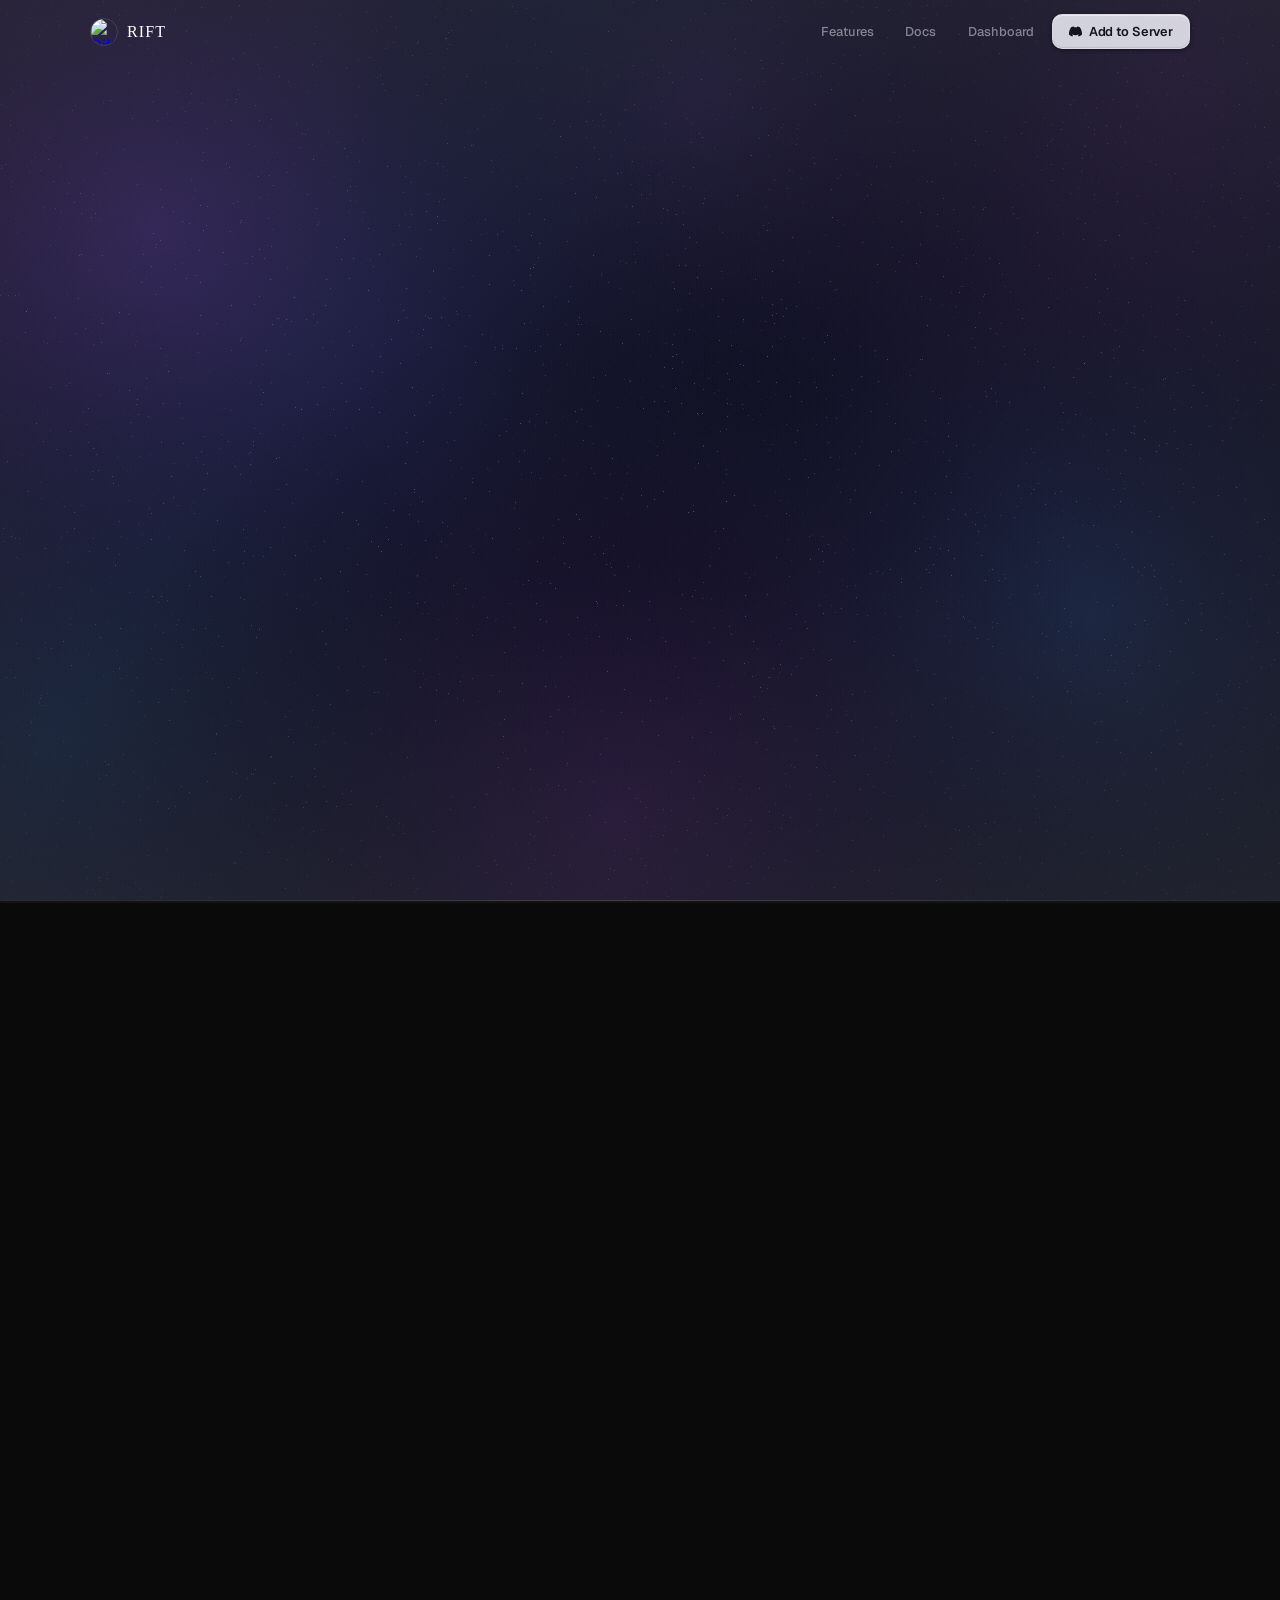
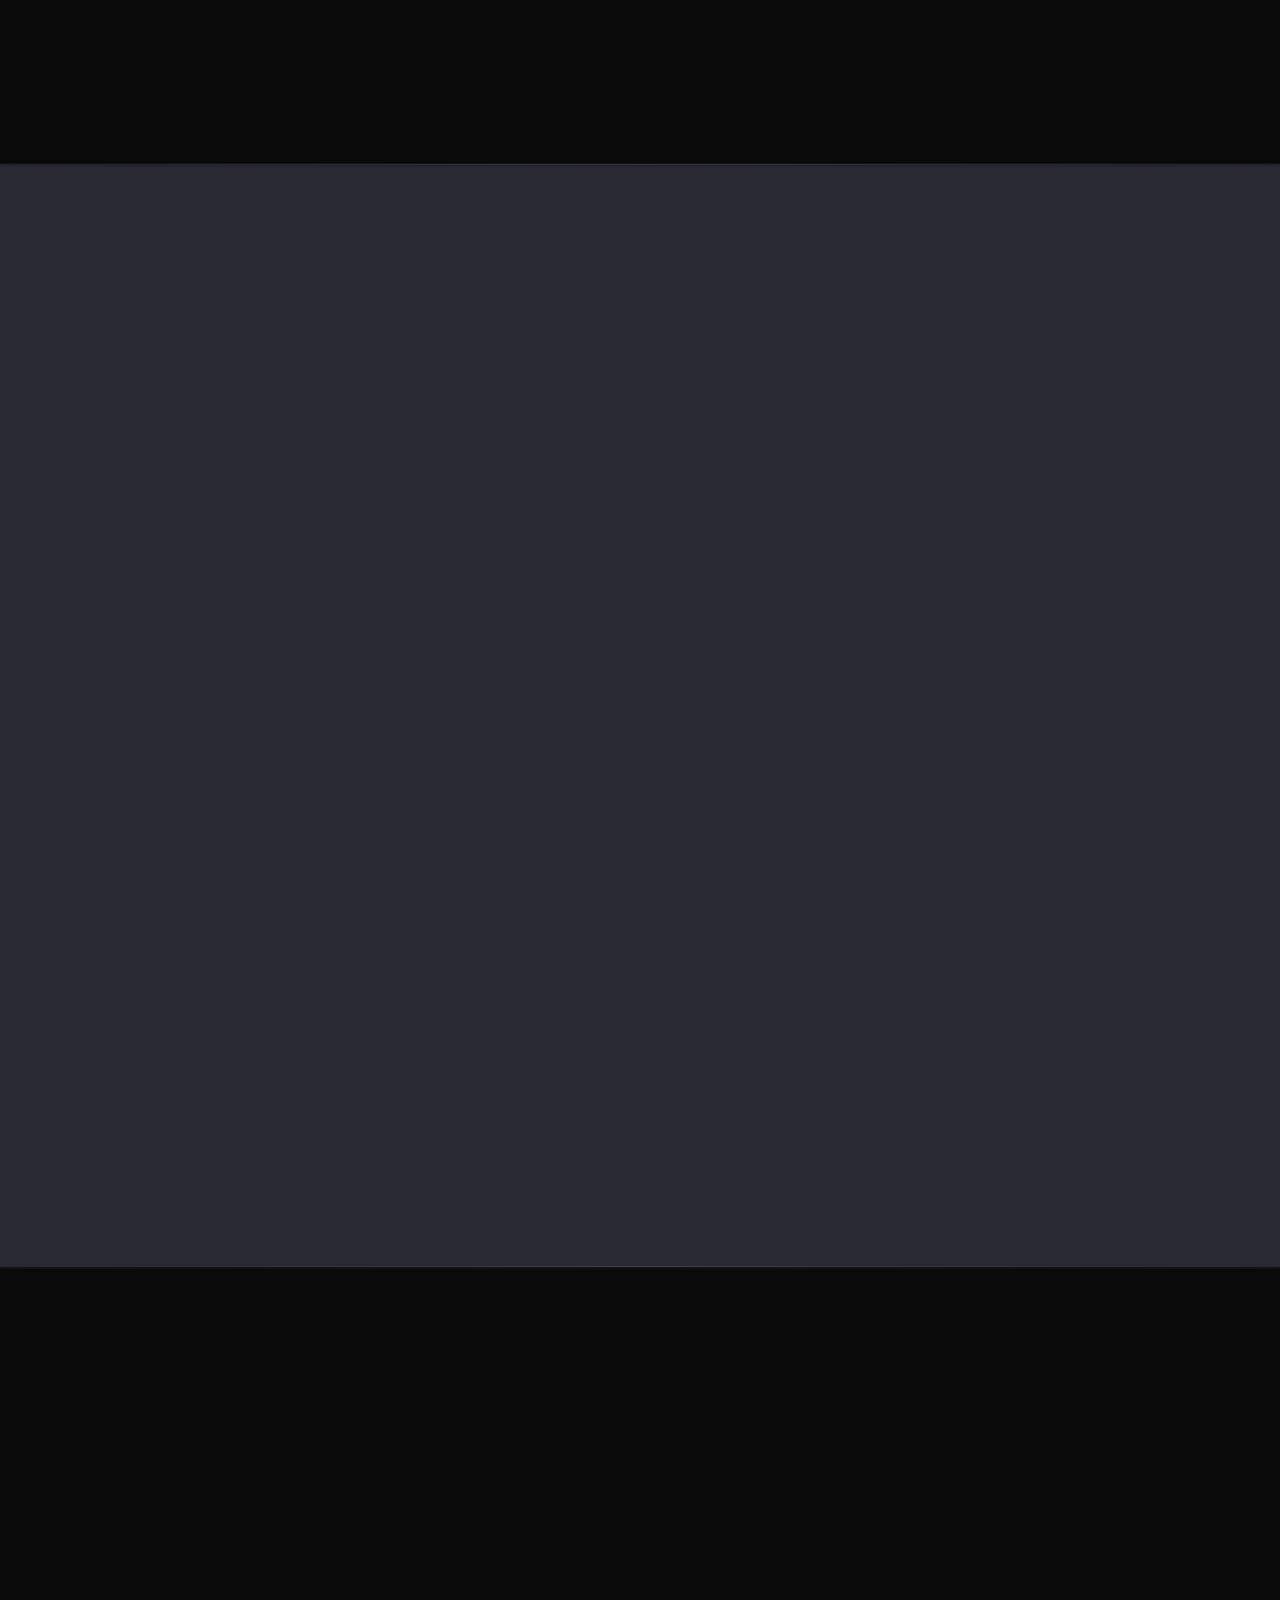
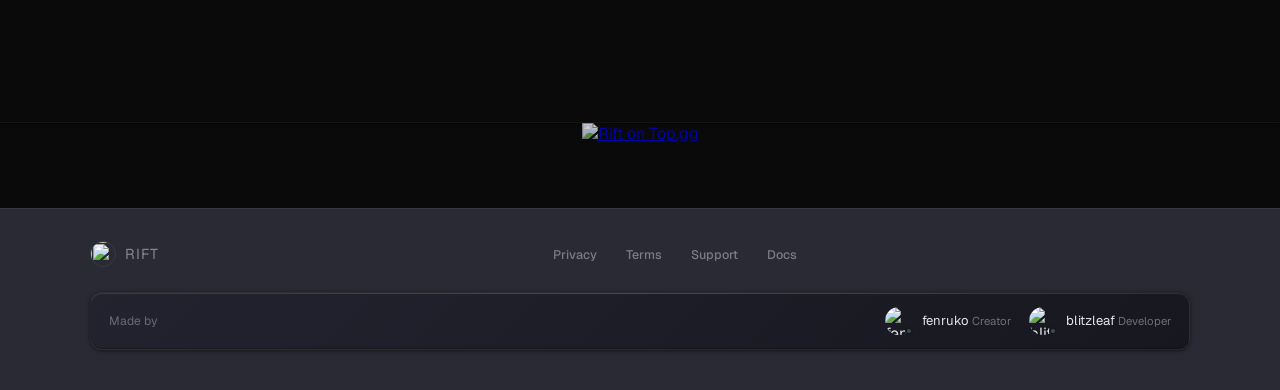
==== commit e3c0674f: "fixes" ====
--- a/index.html
+++ b/index.html
@@ -4,7 +4,7 @@
 <meta charset="UTF-8">
 <meta name="viewport" content="width=device-width, initial-scale=1.0">
 <title>Rift — Discord Bot</title>
-<link rel="icon" type="image/png" href="https://media.discordapp.net/attachments/1469631519327912012/1482880775467831358/cropped_circle_image.png?ex=69b88fd7&is=69b73e57&hm=6aaf7aa96eb90a0b3cec2ce4e4d759afb4a1ae4552c565a2b2c600478742033d&=&format=webp&quality=lossless">
+<link rel="icon" type="image/png" href="https://postimg.cc/gallery/f0vygSC">
 <link rel="preconnect" href="https://fonts.googleapis.com">
 <link rel="preconnect" href="https://fonts.gstatic.com" crossorigin>
 <link href="https://fonts.googleapis.com/css2?family=Instrument+Serif:ital@0;1&family=Geist:wght@300;400;500;600;700&family=Permanent+Marker&display=swap" rel="stylesheet">
@@ -449,7 +449,7 @@
 <nav id="nav">
   <div class="nav-inner">
     <a href="#" class="nav-logo" target="_self">
-      <img src="https://media.discordapp.net/attachments/1469631519327912012/1482879054590771402/images.png?ex=69b88e3d&is=69b73cbd&hm=eb276178b439b3f306e200db3f35117141c91972621653ddd3bc3a42f98c3af0&=&format=webp&quality=lossless" alt="Rift">
+      <img src="https://postimg.cc/LgtgRd9x" alt="Rift">
       <span>RIFT</span>
     </a>
     <div class="nav-links">
@@ -477,13 +477,13 @@
   <div class="live-chip rv"><span class="blinker"></span>Online right now</div>
 
   <div class="avatar-shell rv" style="transition-delay:.06s">
-    <img src="https://media.discordapp.net/attachments/1469631519327912012/1482879054590771402/images.png?ex=69b88e3d&is=69b73cbd&hm=eb276178b439b3f306e200db3f35117141c91972621653ddd3bc3a42f98c3af0&=&format=webp&quality=lossless" alt="Rift">
+    <img src="https://postimg.cc/LgtgRd9x" alt="Rift">
   </div>
 
   <div class="rift-word rv" style="transition-delay:.1s">RIFT</div>
 
   <p class="hero-sub rv" style="transition-delay:.14s">
-    Visual server builder, Hi&#8209;Fi music, moderation &amp; global economy — one bot, zero fuss.
+    Recording, Hi&#8209;Fi music, moderation &amp; global economy — one bot, zero fuss.
   </p>
 
   <div class="platform-row rv" style="transition-delay:.17s">
@@ -592,12 +592,12 @@
                 <span class="dm-name dm-name-user">user</span>
                 <span class="dm-time">Today at 11:42</span>
               </div>
-              <div class="dm-text">,play Fireflies by Owl City</div>
+              <div class="dm-text">/music play Fireflies - Owl City</div>
             </div>
           </div>
           <!-- bot response -->
           <div class="dm-row">
-            <img class="dm-avatar" src="https://media.discordapp.net/attachments/1469631519327912012/1482879054590771402/images.png?ex=69b88e3d&is=69b73cbd&hm=eb276178b439b3f306e200db3f35117141c91972621653ddd3bc3a42f98c3af0&=&format=webp&quality=lossless" alt="Rift">
+            <img class="dm-avatar" src="https://postimg.cc/LgtgRd9x" alt="Rift">
             <div class="dm-body">
               <div class="dm-header">
                 <span class="dm-name">Rift</span>
@@ -654,7 +654,7 @@
             </div>
           </div>
           <div class="dm-row">
-            <img class="dm-avatar" src="https://media.discordapp.net/attachments/1469631519327912012/1482879054590771402/images.png?ex=69b88e3d&is=69b73cbd&hm=eb276178b439b3f306e200db3f35117141c91972621653ddd3bc3a42f98c3af0&=&format=webp&quality=lossless" alt="Rift">
+            <img class="dm-avatar" src="https://postimg.cc/LgtgRd9x" alt="Rift">
             <div class="dm-body">
               <div class="dm-header">
                 <span class="dm-name">Rift</span>
@@ -702,11 +702,11 @@
                 <span class="dm-name dm-name-user">admin</span>
                 <span class="dm-time">Today at 09:15</span>
               </div>
-              <div class="dm-text">,voicemaster setup</div>
+              <div class="dm-text">/voicemaster setup</div>
             </div>
           </div>
           <div class="dm-row">
-            <img class="dm-avatar" src="https://media.discordapp.net/attachments/1469631519327912012/1482879054590771402/images.png?ex=69b88e3d&is=69b73cbd&hm=eb276178b439b3f306e200db3f35117141c91972621653ddd3bc3a42f98c3af0&=&format=webp&quality=lossless" alt="Rift">
+            <img class="dm-avatar" src="https://postimg.cc/LgtgRd9x" alt="Rift">
             <div class="dm-body">
               <div class="dm-header">
                 <span class="dm-name">Rift</span>
@@ -751,7 +751,7 @@
         </div>
         <div class="dw-messages">
           <div class="dm-row">
-            <img class="dm-avatar" src="https://media.discordapp.net/attachments/1469631519327912012/1482879054590771402/images.png?ex=69b88e3d&is=69b73cbd&hm=eb276178b439b3f306e200db3f35117141c91972621653ddd3bc3a42f98c3af0&=&format=webp&quality=lossless" alt="Rift">
+            <img class="dm-avatar" src="https://postimg.cc/LgtgRd9x" alt="Rift">
             <div class="dm-body">
               <div class="dm-header">
                 <span class="dm-name">Rift</span>
@@ -807,7 +807,7 @@
             </div>
           </div>
           <div class="dm-row">
-            <img class="dm-avatar" src="https://media.discordapp.net/attachments/1469631519327912012/1482879054590771402/images.png?ex=69b88e3d&is=69b73cbd&hm=eb276178b439b3f306e200db3f35117141c91972621653ddd3bc3a42f98c3af0&=&format=webp&quality=lossless" alt="Rift">
+            <img class="dm-avatar" src="https://postimg.cc/LgtgRd9x" alt="Rift">
             <div class="dm-body">
               <div class="dm-header">
                 <span class="dm-name">Rift</span>
@@ -863,7 +863,7 @@
             </div>
           </div>
           <div class="dm-row">
-            <img class="dm-avatar" src="https://media.discordapp.net/attachments/1469631519327912012/1482879054590771402/images.png?ex=69b88e3d&is=69b73cbd&hm=eb276178b439b3f306e200db3f35117141c91972621653ddd3bc3a42f98c3af0&=&format=webp&quality=lossless" alt="Rift">
+            <img class="dm-avatar" src="https://postimg.cc/LgtgRd9x" alt="Rift">
             <div class="dm-body">
               <div class="dm-header">
                 <span class="dm-name">Rift</span>
@@ -933,7 +933,7 @@
   <div class="foot-inner">
     <div class="foot-top">
       <div style="display:flex;align-items:center;gap:9px">
-        <img src="https://media.discordapp.net/attachments/1469631519327912012/1482879054590771402/images.png?ex=69b88e3d&is=69b73cbd&hm=eb276178b439b3f306e200db3f35117141c91972621653ddd3bc3a42f98c3af0&=&format=webp&quality=lossless" style="width:26px;height:26px;border-radius:50%;border:1px solid var(--wire)">
+        <img src="https://postimg.cc/LgtgRd9x" style="width:26px;height:26px;border-radius:50%;border:1px solid var(--wire)">
         <span class="marker" style="font-size:.9rem;color:rgba(227,227,237,.5);letter-spacing:.07em">RIFT</span>
       </div>
       <div class="foot-links">
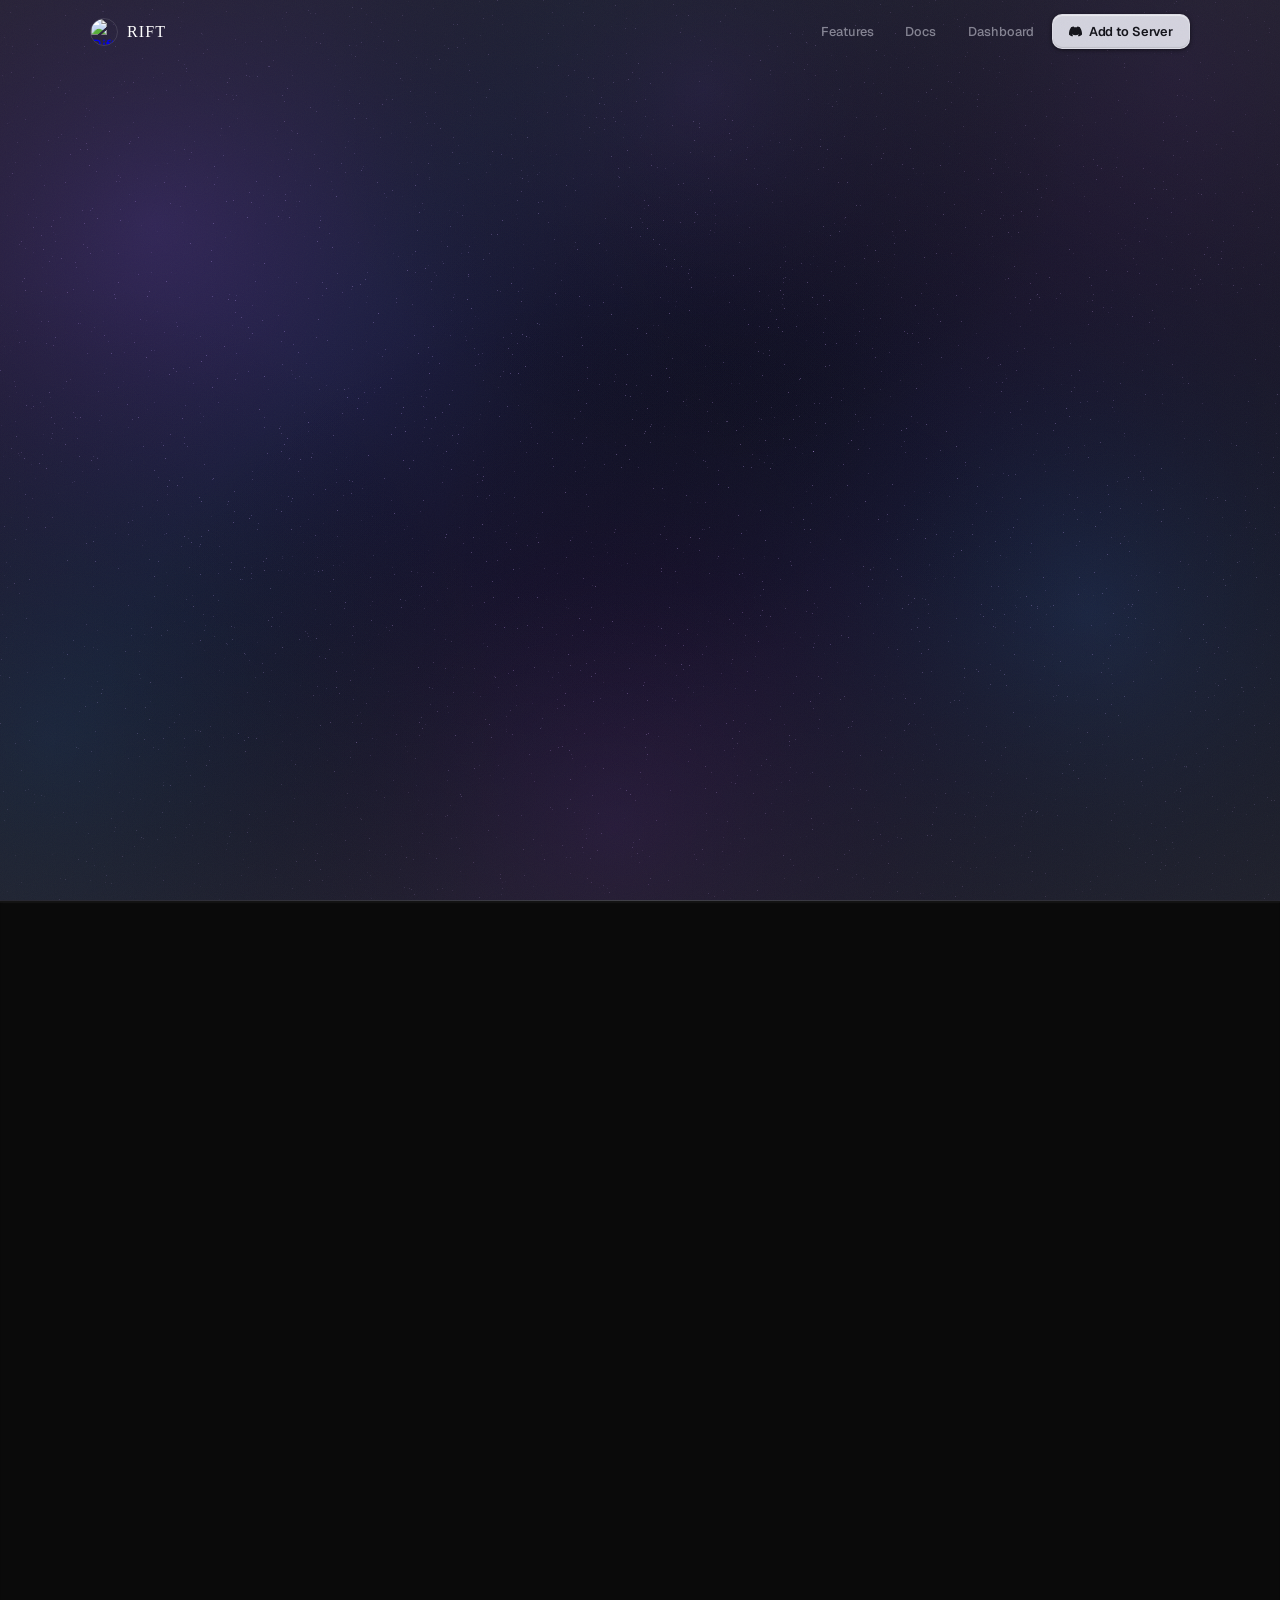
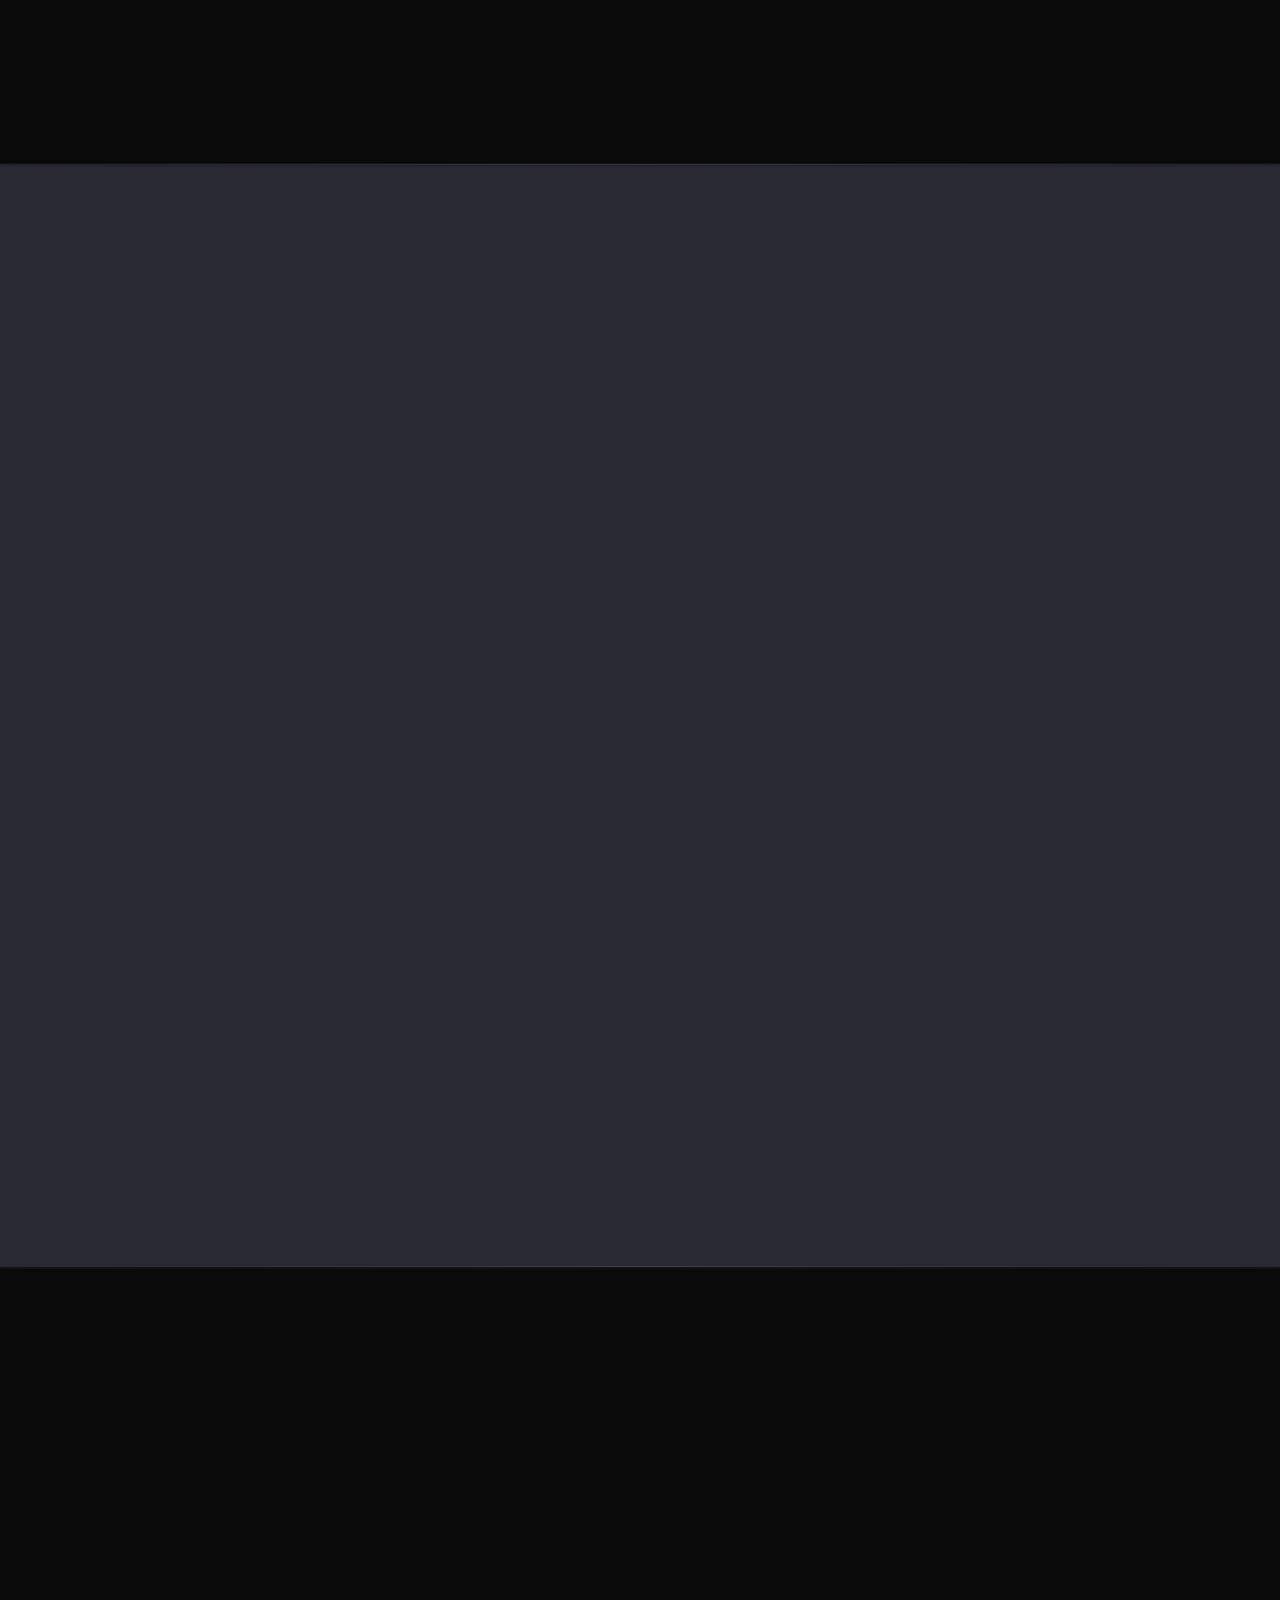
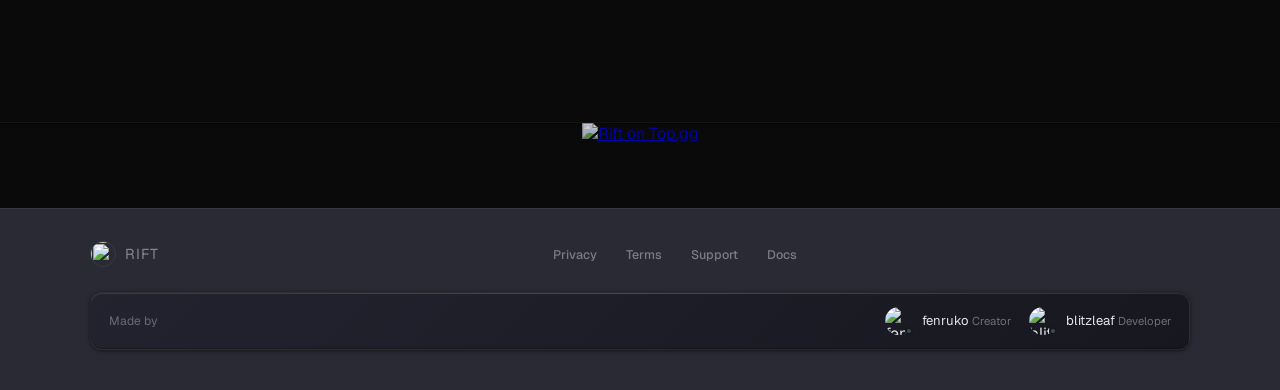
==== commit 0e024167: "fix" ====
--- a/index.html
+++ b/index.html
@@ -4,7 +4,7 @@
 <meta charset="UTF-8">
 <meta name="viewport" content="width=device-width, initial-scale=1.0">
 <title>Rift — Discord Bot</title>
-<link rel="icon" type="image/png" href="https://postimg.cc/gallery/f0vygSC">
+<link rel="icon" type="image/png" href="https://i.postimg.cc/qR4jqJdK/cropped_circle_image.png">
 <link rel="preconnect" href="https://fonts.googleapis.com">
 <link rel="preconnect" href="https://fonts.gstatic.com" crossorigin>
 <link href="https://fonts.googleapis.com/css2?family=Instrument+Serif:ital@0;1&family=Geist:wght@300;400;500;600;700&family=Permanent+Marker&display=swap" rel="stylesheet">
@@ -449,7 +449,7 @@
 <nav id="nav">
   <div class="nav-inner">
     <a href="#" class="nav-logo" target="_self">
-      <img src="https://postimg.cc/LgtgRd9x" alt="Rift">
+      <img src="https://i.postimg.cc/D0DrrFt3/110c46fc7f5cf0c4e29f872107d7bf97.png" alt="Rift">
       <span>RIFT</span>
     </a>
     <div class="nav-links">
@@ -477,7 +477,7 @@
   <div class="live-chip rv"><span class="blinker"></span>Online right now</div>
 
   <div class="avatar-shell rv" style="transition-delay:.06s">
-    <img src="https://postimg.cc/LgtgRd9x" alt="Rift">
+    <img src="https://i.postimg.cc/D0DrrFt3/110c46fc7f5cf0c4e29f872107d7bf97.png" alt="Rift">
   </div>
 
   <div class="rift-word rv" style="transition-delay:.1s">RIFT</div>
@@ -597,7 +597,7 @@
           </div>
           <!-- bot response -->
           <div class="dm-row">
-            <img class="dm-avatar" src="https://postimg.cc/LgtgRd9x" alt="Rift">
+            <img class="dm-avatar" src="https://i.postimg.cc/D0DrrFt3/110c46fc7f5cf0c4e29f872107d7bf97.png" alt="Rift">
             <div class="dm-body">
               <div class="dm-header">
                 <span class="dm-name">Rift</span>
@@ -654,7 +654,7 @@
             </div>
           </div>
           <div class="dm-row">
-            <img class="dm-avatar" src="https://postimg.cc/LgtgRd9x" alt="Rift">
+            <img class="dm-avatar" src="https://i.postimg.cc/D0DrrFt3/110c46fc7f5cf0c4e29f872107d7bf97.png" alt="Rift">
             <div class="dm-body">
               <div class="dm-header">
                 <span class="dm-name">Rift</span>
@@ -706,7 +706,7 @@
             </div>
           </div>
           <div class="dm-row">
-            <img class="dm-avatar" src="https://postimg.cc/LgtgRd9x" alt="Rift">
+            <img class="dm-avatar" src="https://i.postimg.cc/D0DrrFt3/110c46fc7f5cf0c4e29f872107d7bf97.png" alt="Rift">
             <div class="dm-body">
               <div class="dm-header">
                 <span class="dm-name">Rift</span>
@@ -751,7 +751,7 @@
         </div>
         <div class="dw-messages">
           <div class="dm-row">
-            <img class="dm-avatar" src="https://postimg.cc/LgtgRd9x" alt="Rift">
+            <img class="dm-avatar" src="https://i.postimg.cc/D0DrrFt3/110c46fc7f5cf0c4e29f872107d7bf97.png" alt="Rift">
             <div class="dm-body">
               <div class="dm-header">
                 <span class="dm-name">Rift</span>
@@ -807,7 +807,7 @@
             </div>
           </div>
           <div class="dm-row">
-            <img class="dm-avatar" src="https://postimg.cc/LgtgRd9x" alt="Rift">
+            <img class="dm-avatar" src="https://i.postimg.cc/D0DrrFt3/110c46fc7f5cf0c4e29f872107d7bf97.png" alt="Rift">
             <div class="dm-body">
               <div class="dm-header">
                 <span class="dm-name">Rift</span>
@@ -863,7 +863,7 @@
             </div>
           </div>
           <div class="dm-row">
-            <img class="dm-avatar" src="https://postimg.cc/LgtgRd9x" alt="Rift">
+            <img class="dm-avatar" src="https://i.postimg.cc/D0DrrFt3/110c46fc7f5cf0c4e29f872107d7bf97.png" alt="Rift">
             <div class="dm-body">
               <div class="dm-header">
                 <span class="dm-name">Rift</span>
@@ -933,7 +933,7 @@
   <div class="foot-inner">
     <div class="foot-top">
       <div style="display:flex;align-items:center;gap:9px">
-        <img src="https://postimg.cc/LgtgRd9x" style="width:26px;height:26px;border-radius:50%;border:1px solid var(--wire)">
+        <img src="https://i.postimg.cc/D0DrrFt3/110c46fc7f5cf0c4e29f872107d7bf97.png" style="width:26px;height:26px;border-radius:50%;border:1px solid var(--wire)">
         <span class="marker" style="font-size:.9rem;color:rgba(227,227,237,.5);letter-spacing:.07em">RIFT</span>
       </div>
       <div class="foot-links">
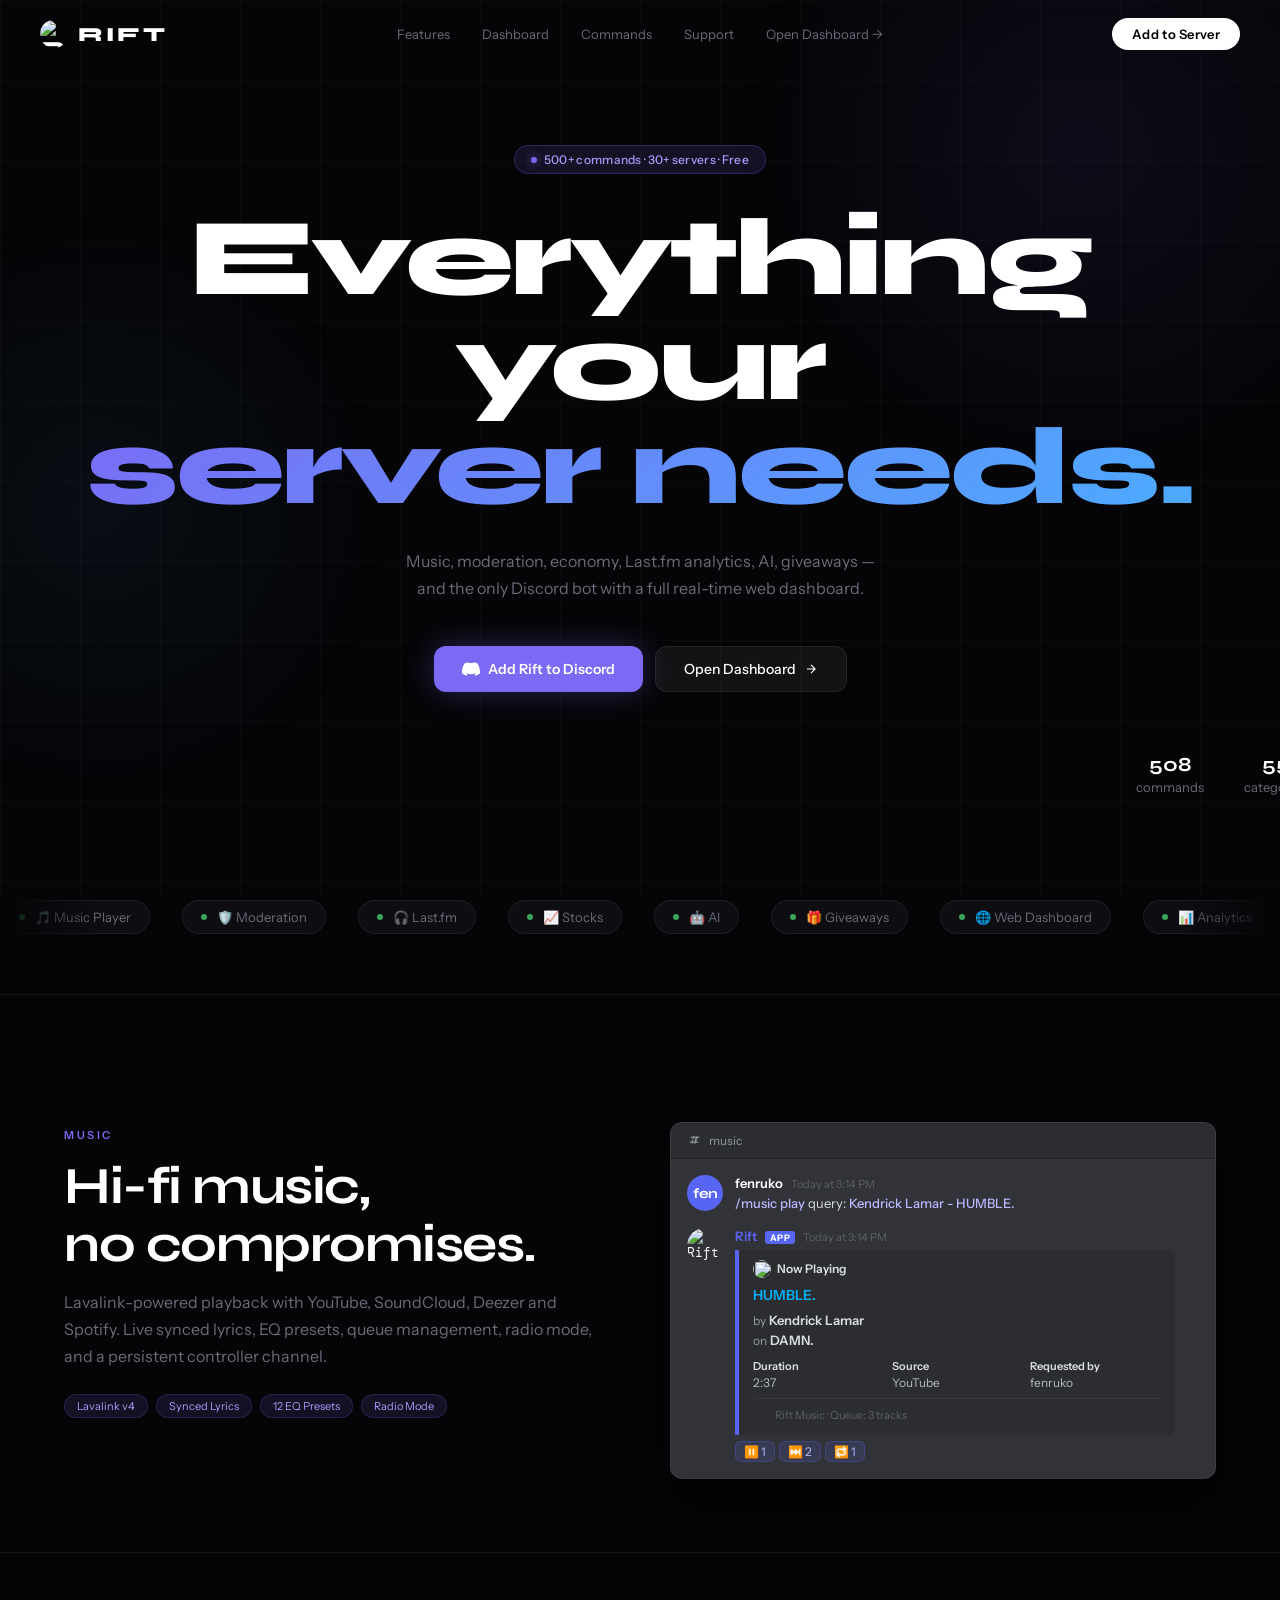
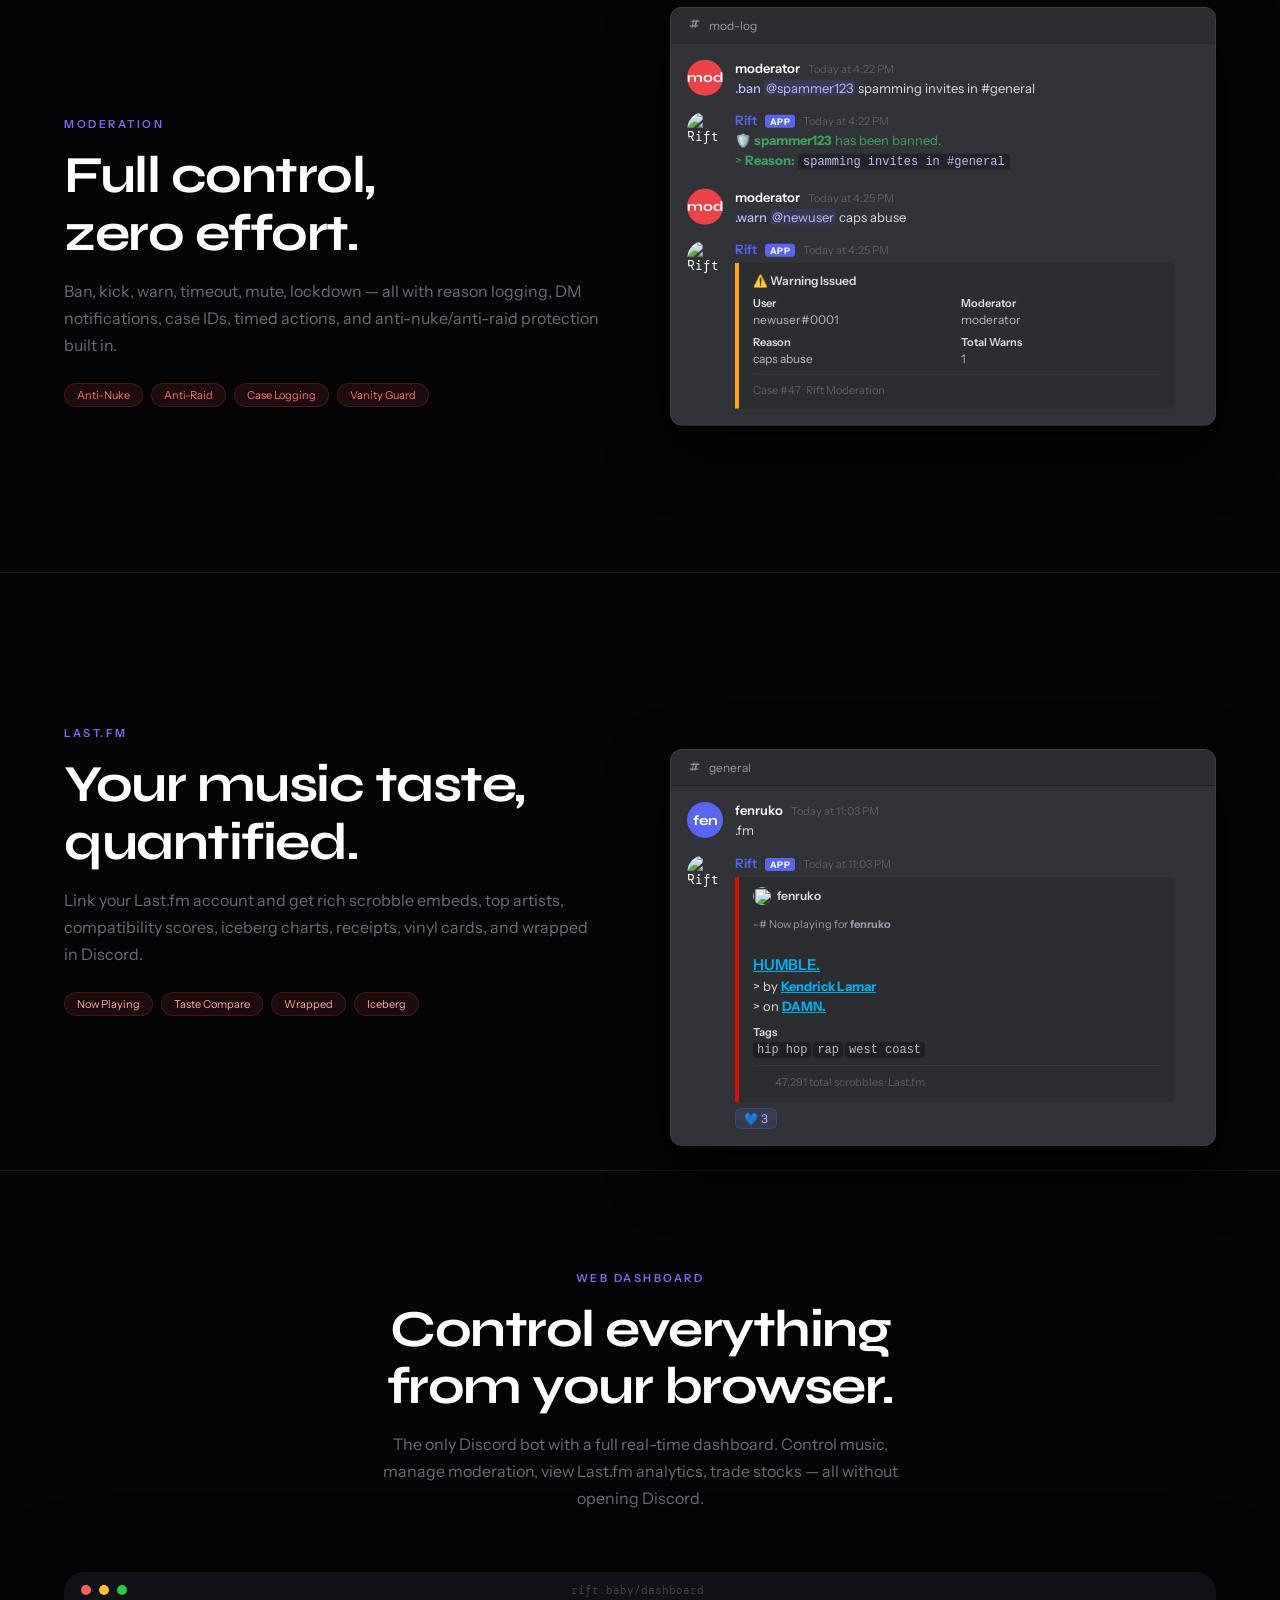
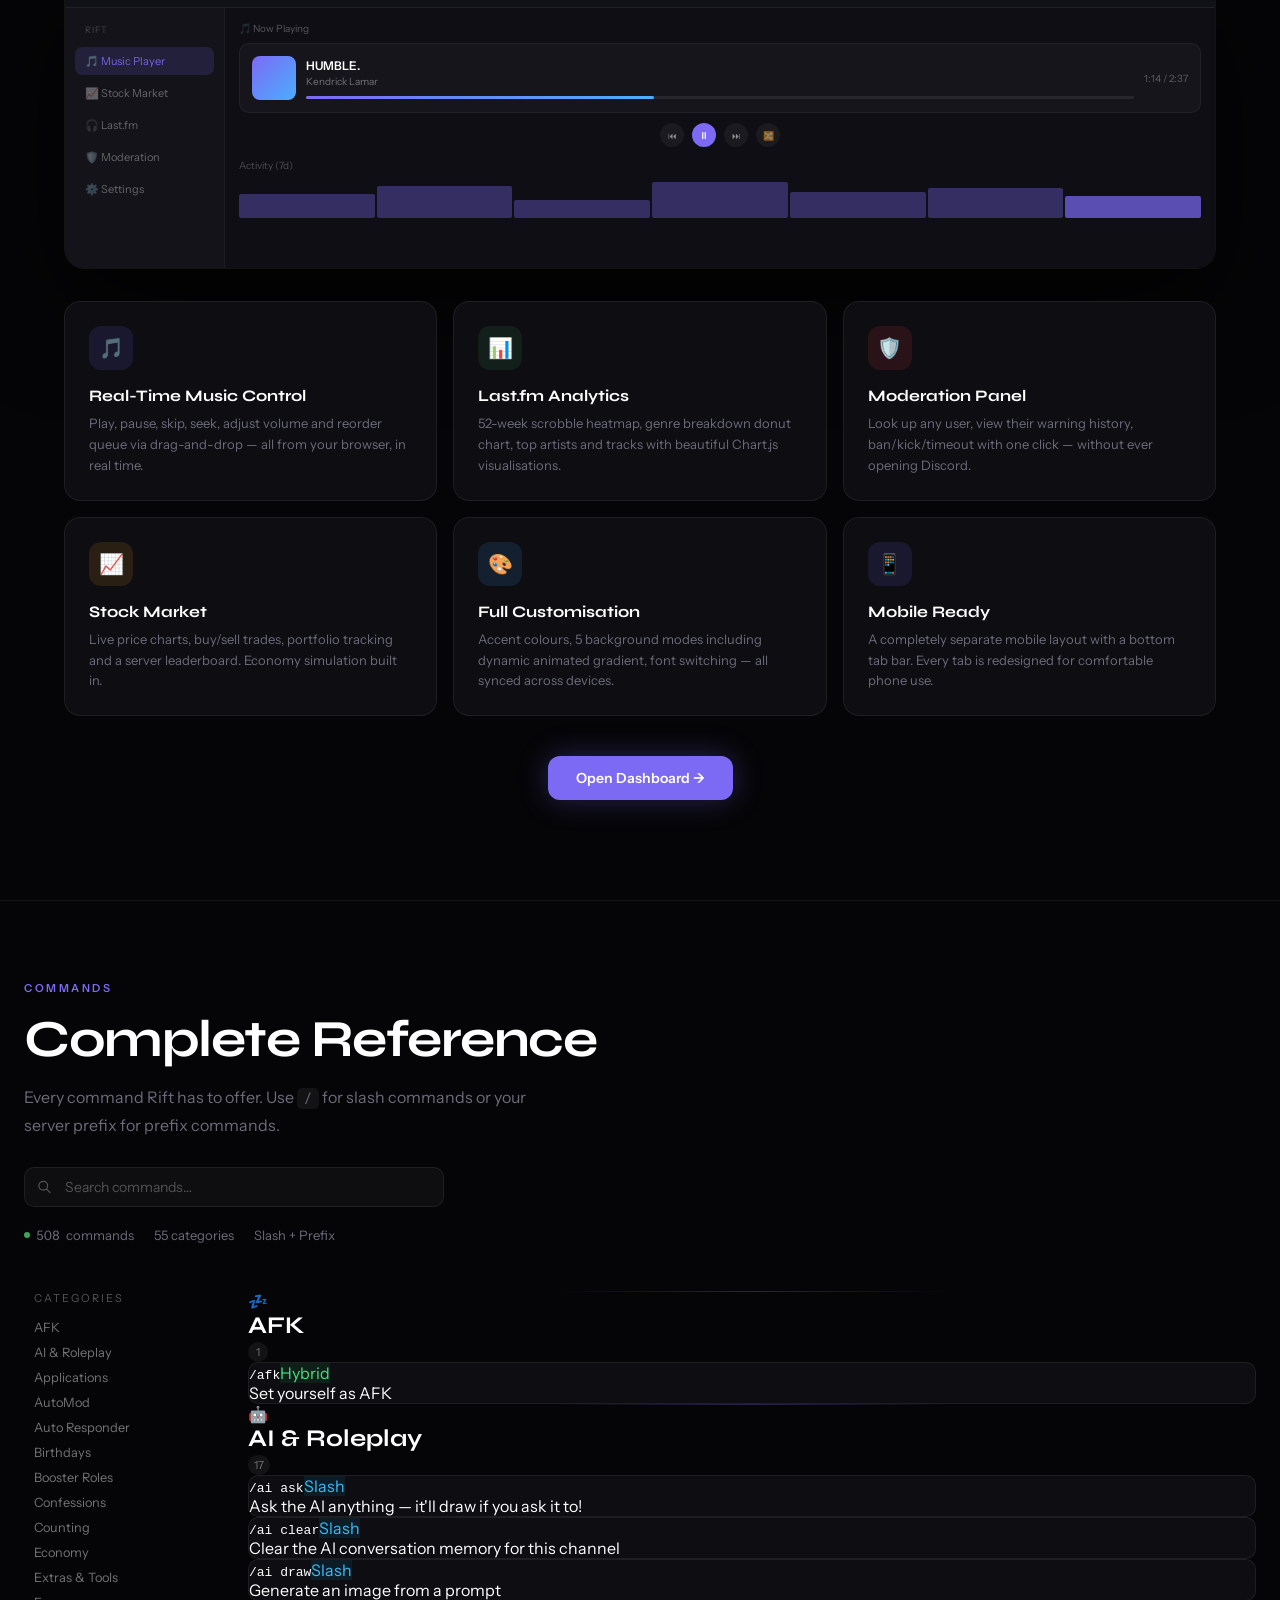
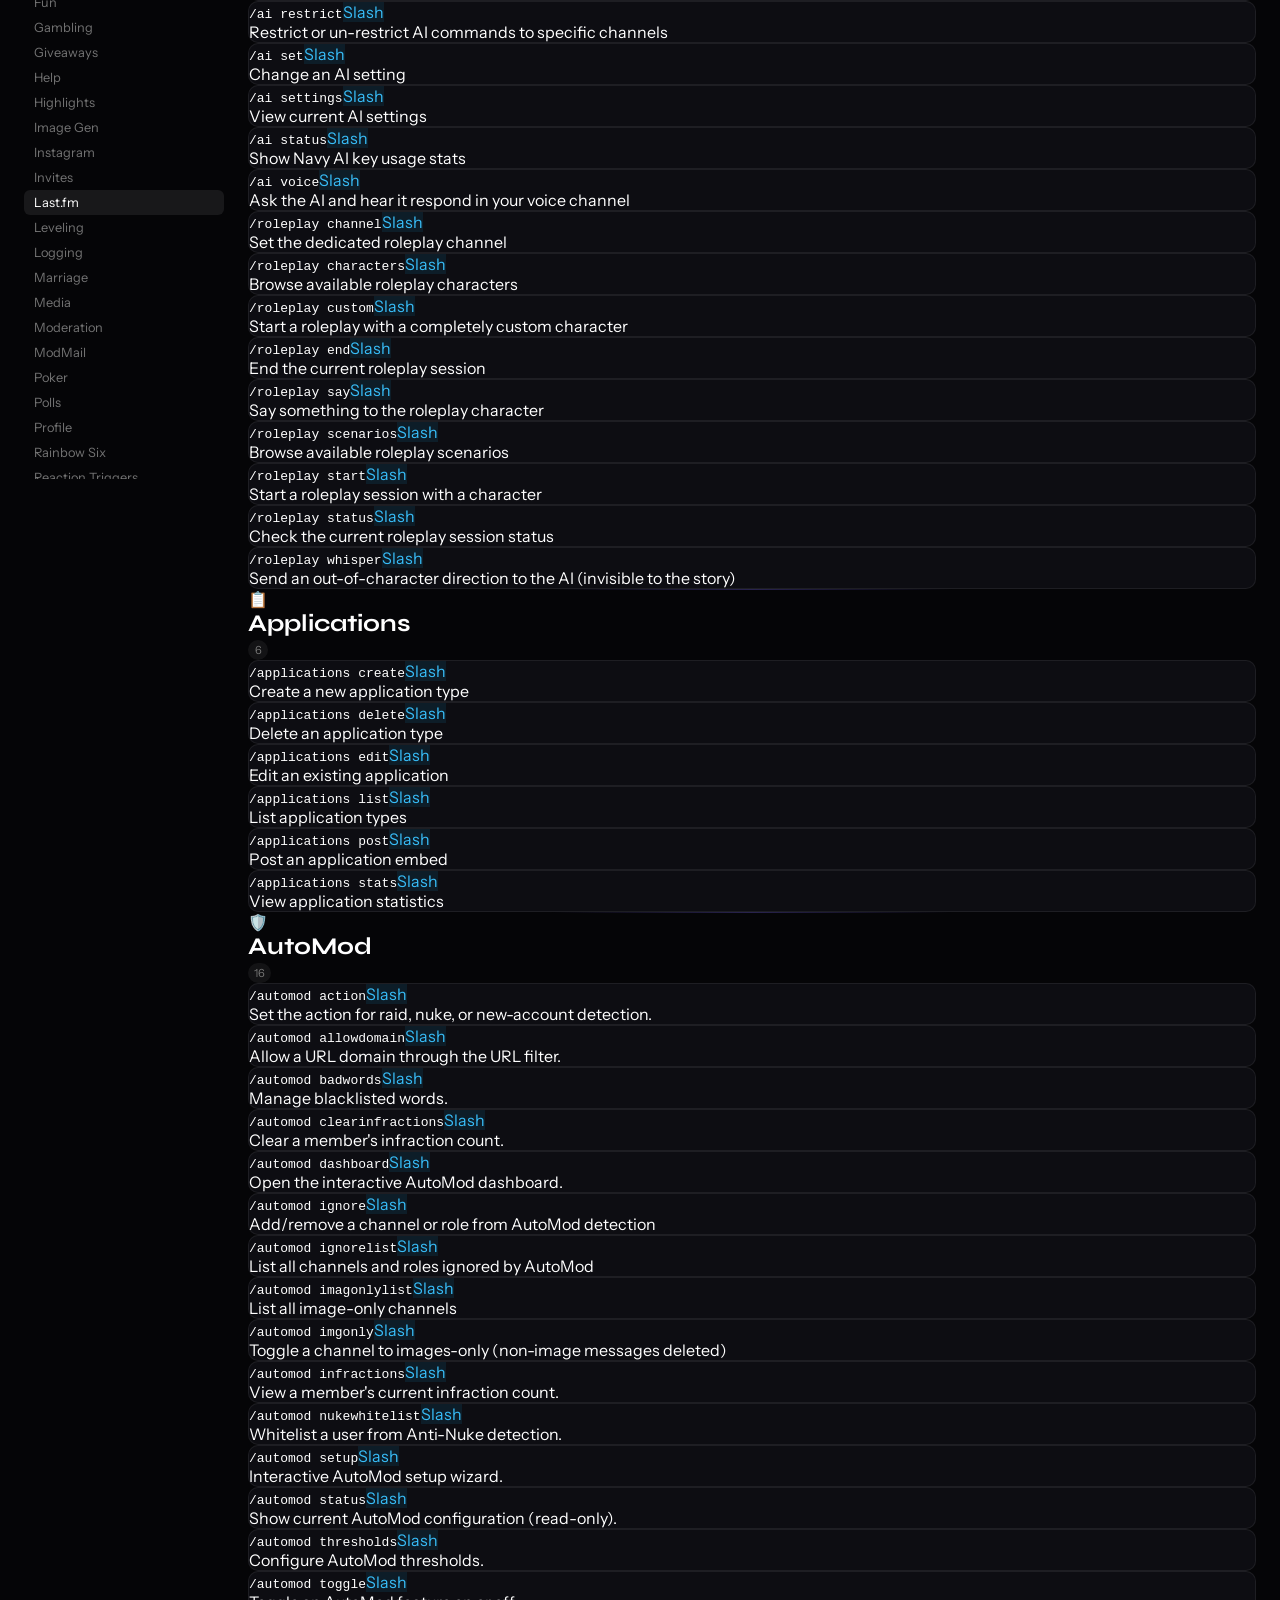
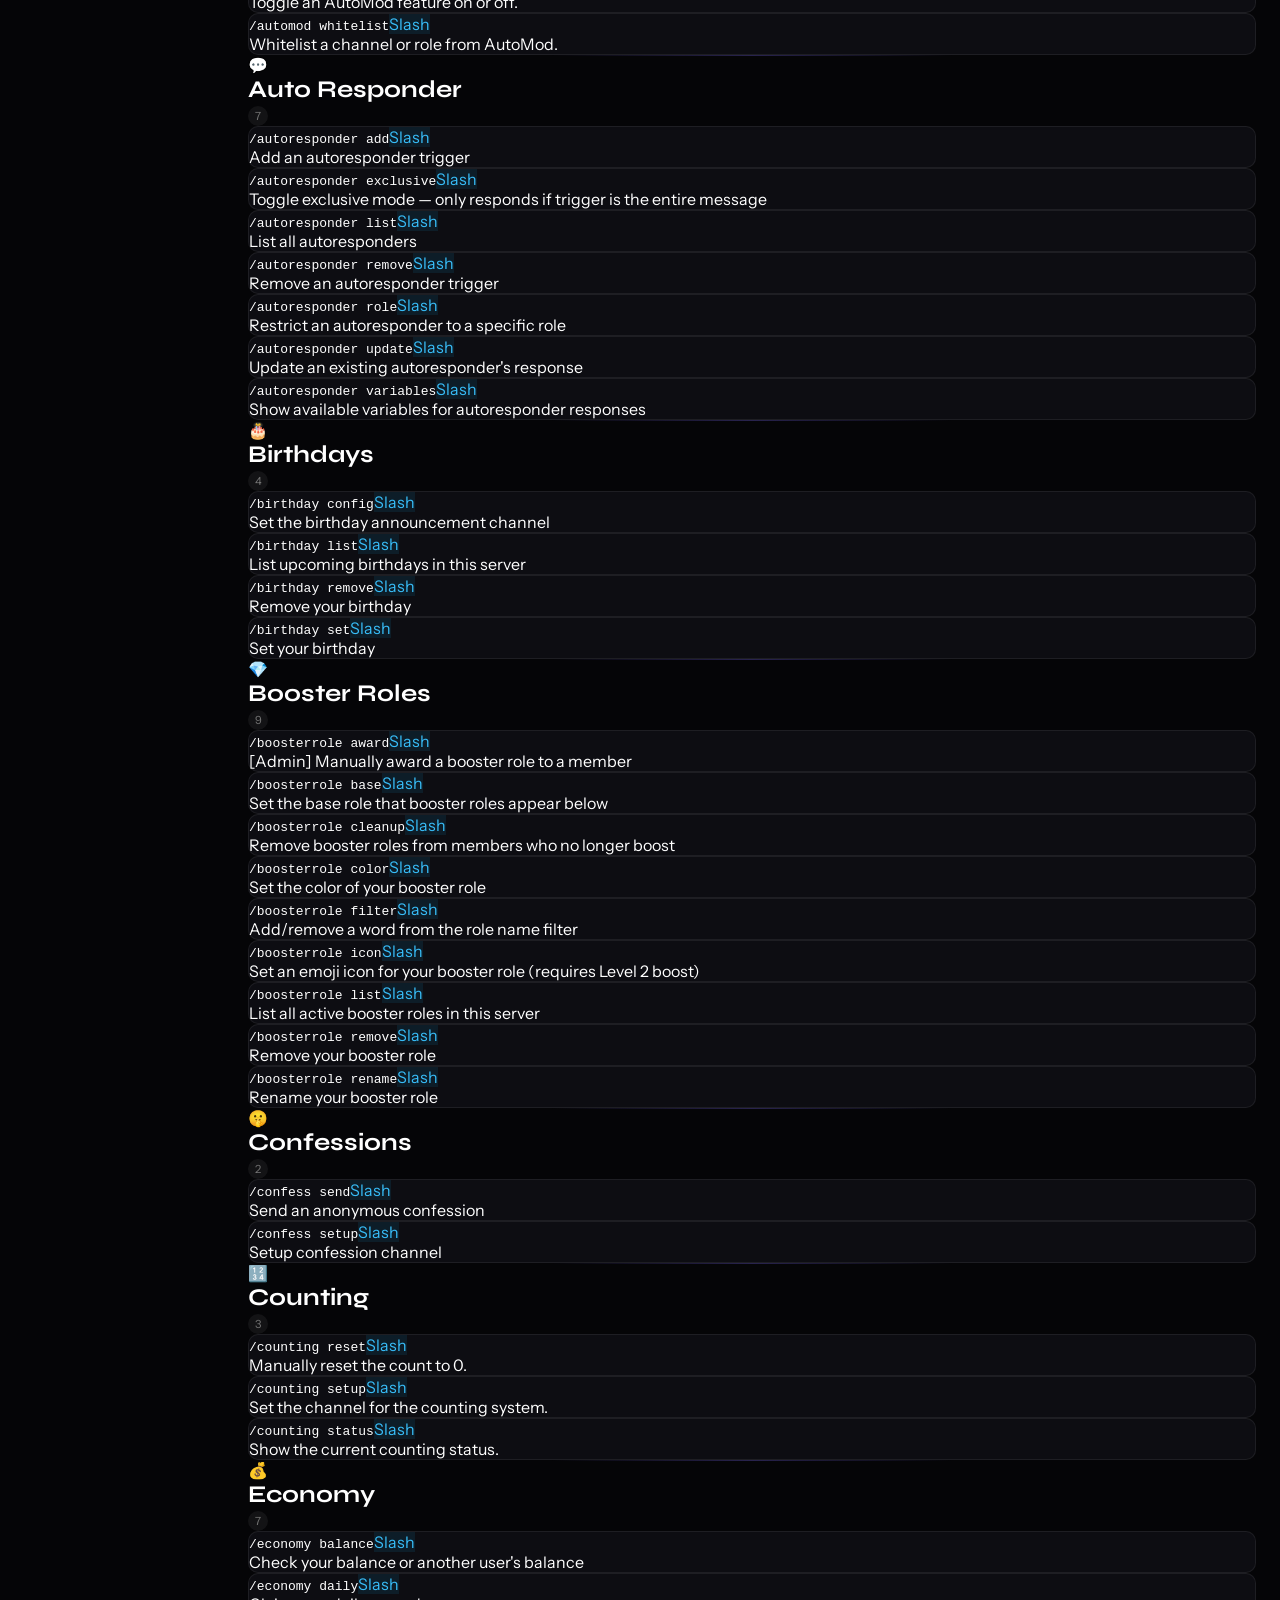
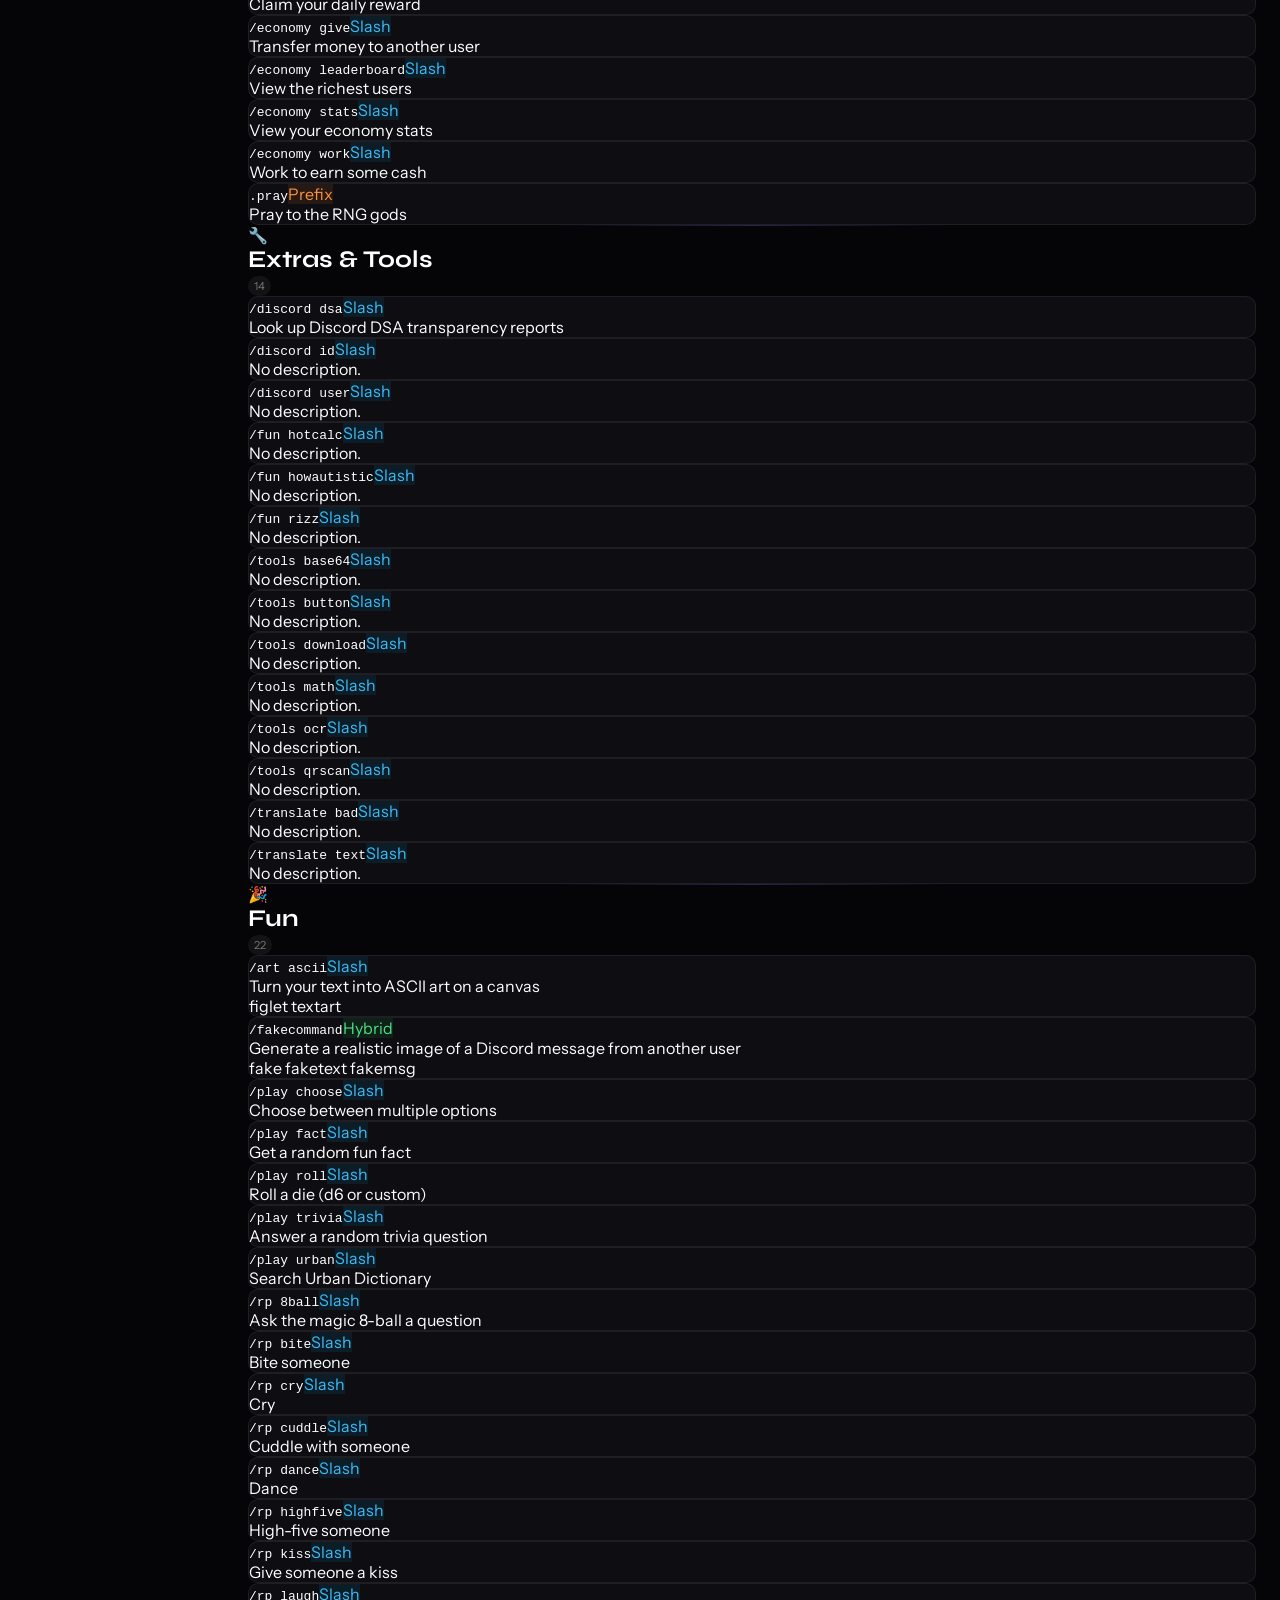
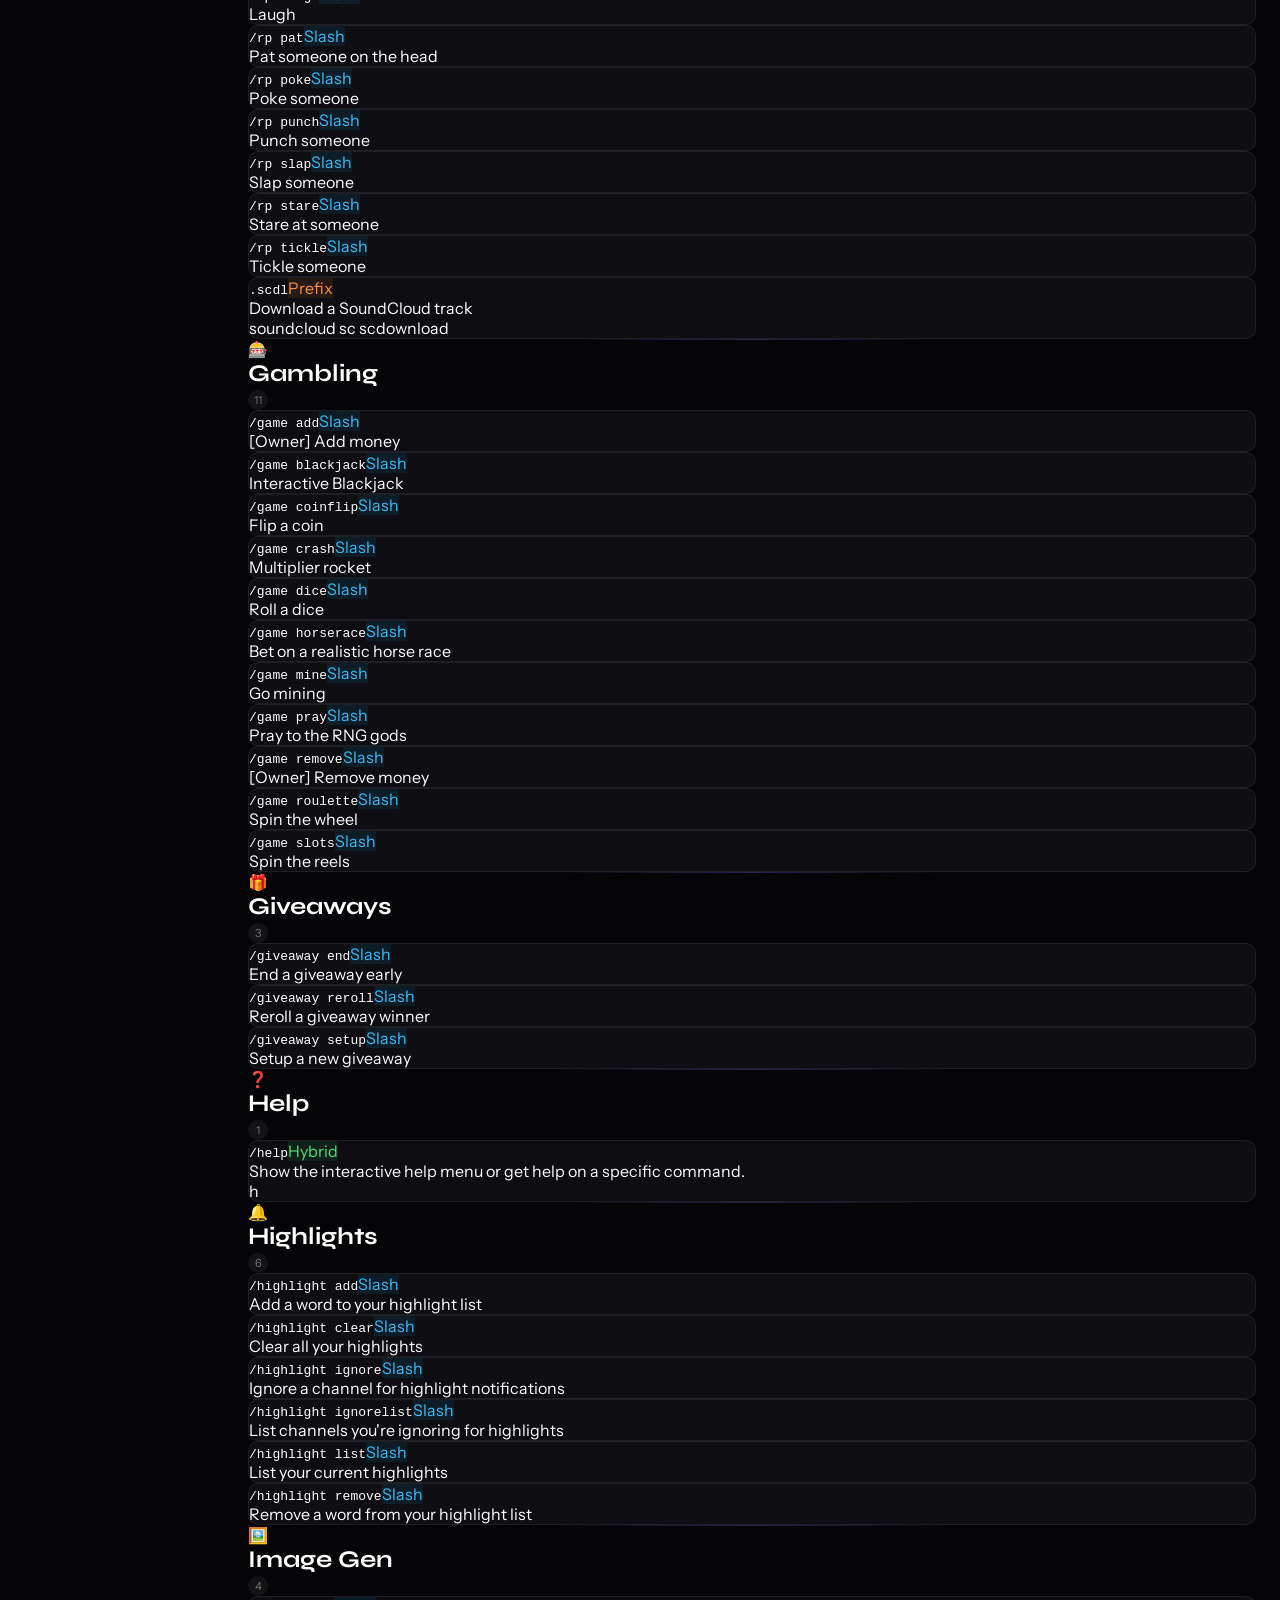
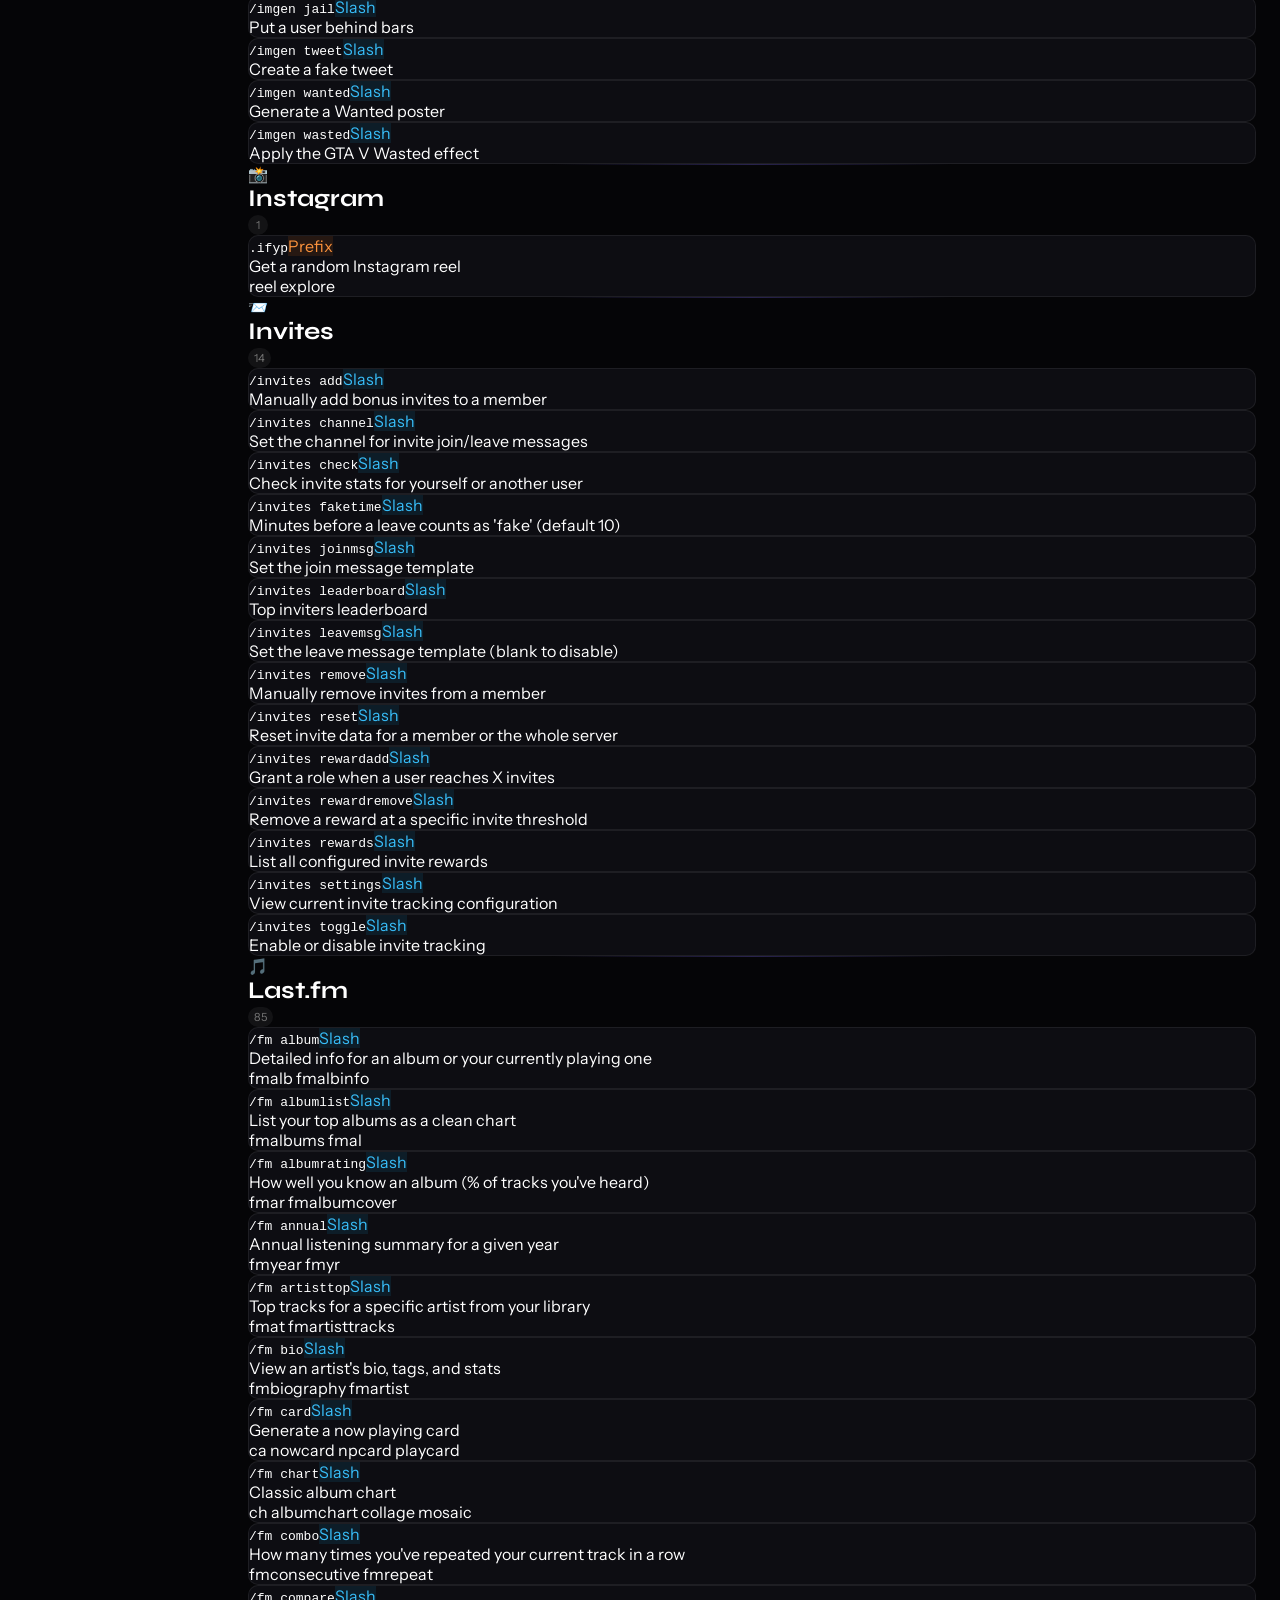
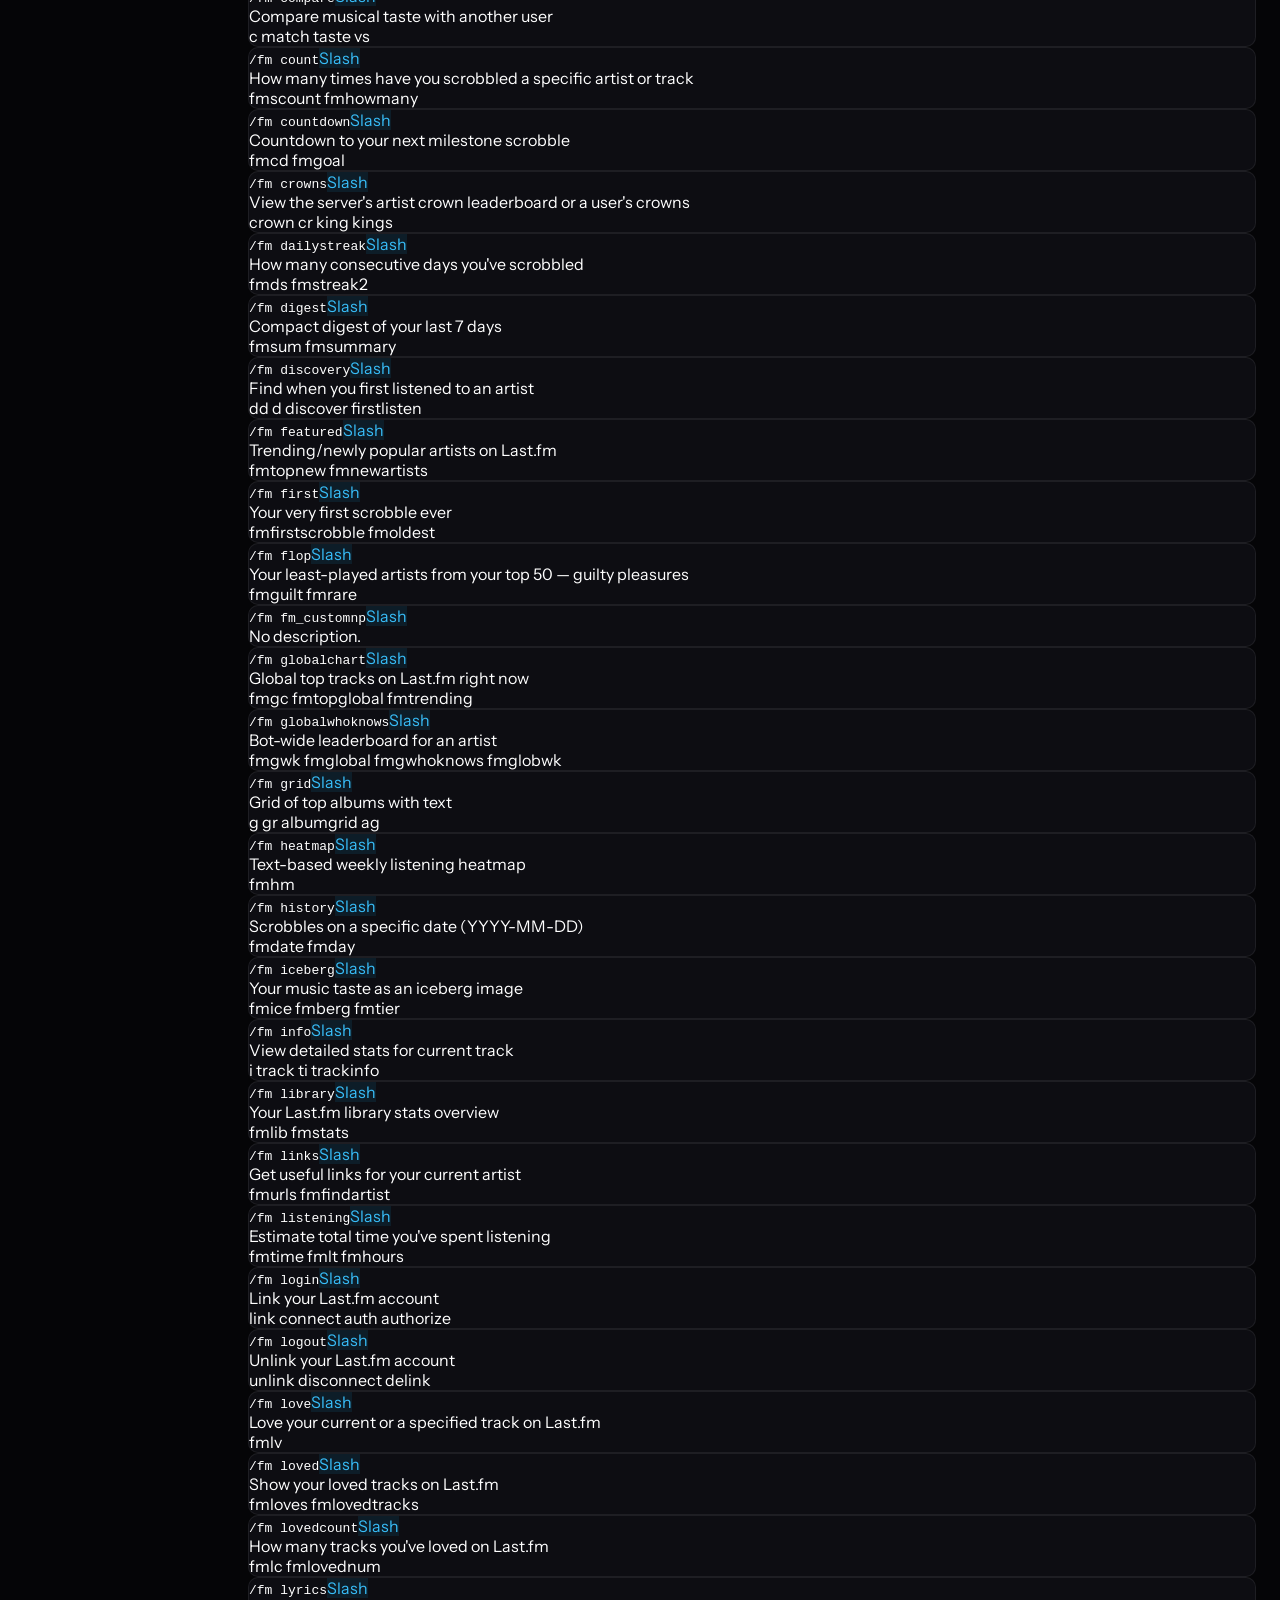
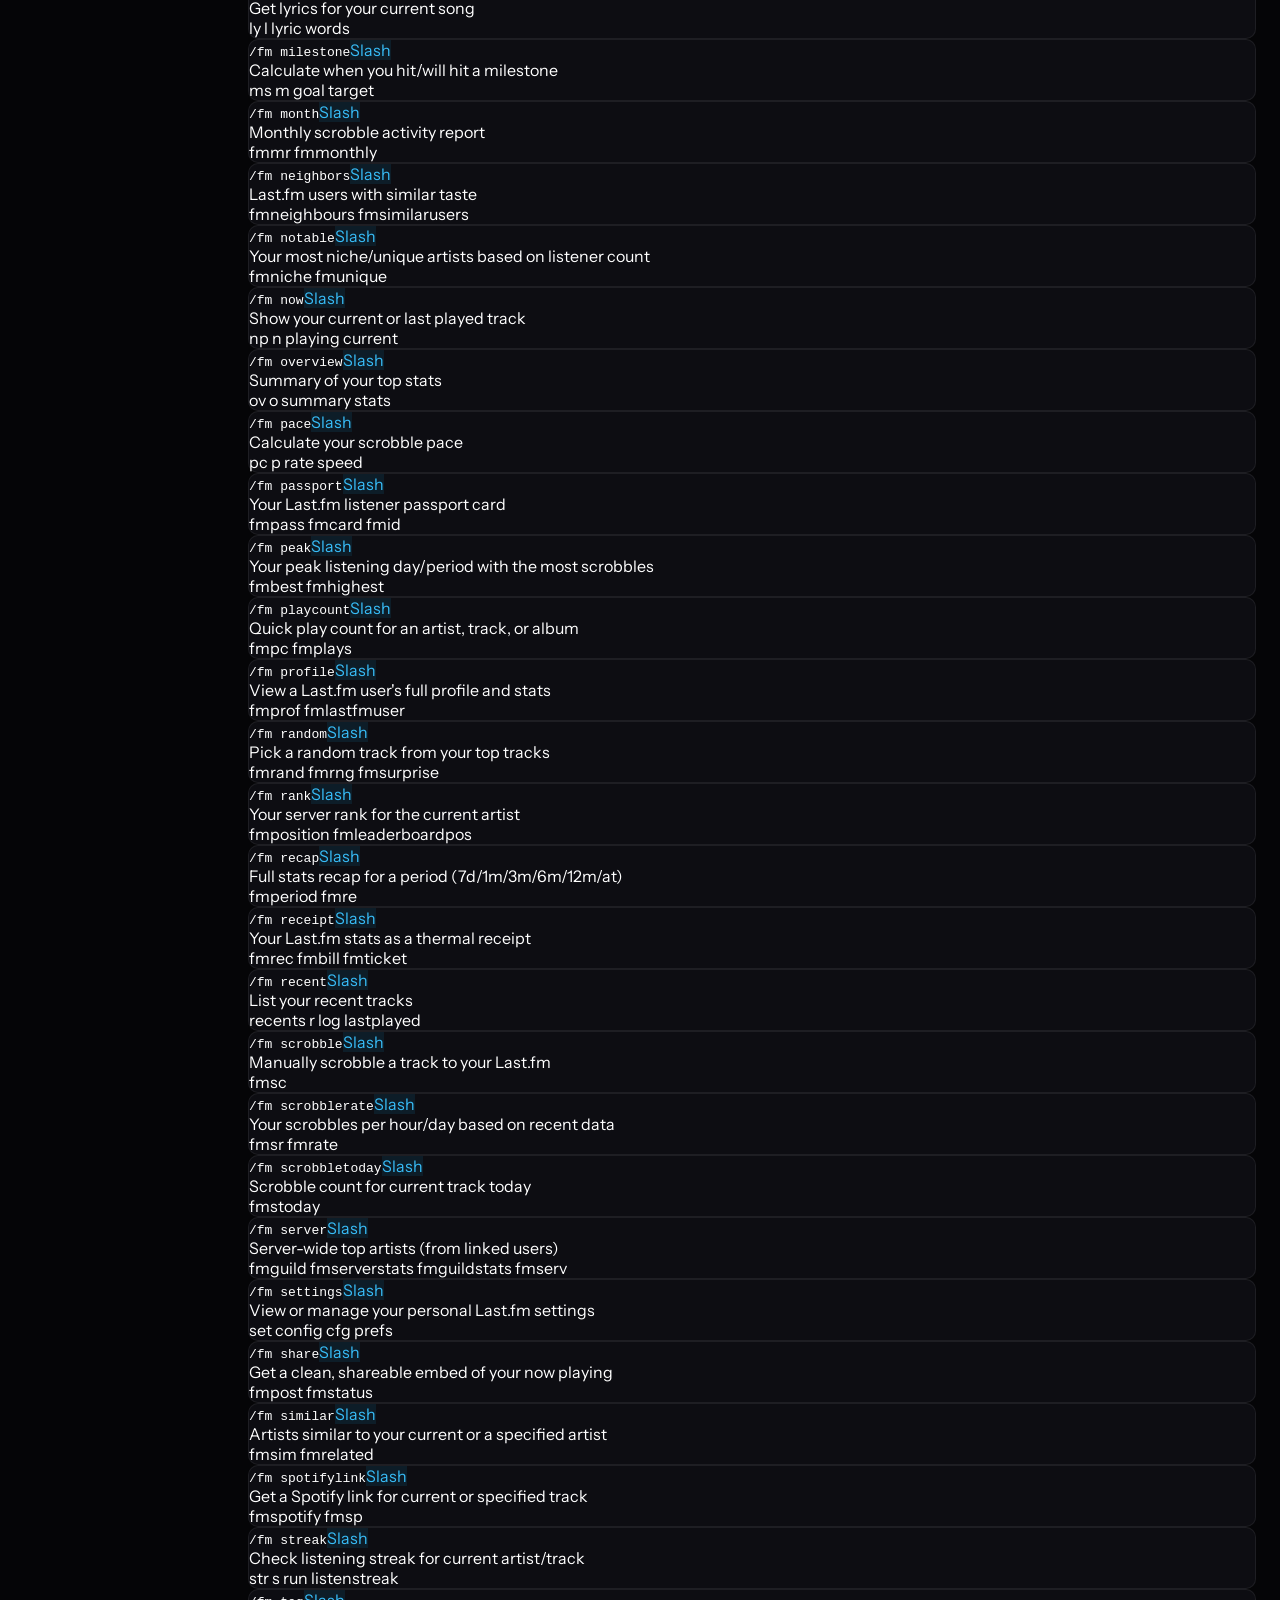
==== commit c0203e89: "revamp" ====
--- a/index.html
+++ b/index.html
@@ -1,1076 +1,2392 @@
 <!DOCTYPE html>
 <html lang="en">
 <head>
-<meta charset="UTF-8">
-<meta name="viewport" content="width=device-width, initial-scale=1.0">
-<title>Rift — Discord Bot</title>
-<link rel="icon" type="image/png" href="https://i.postimg.cc/qR4jqJdK/cropped_circle_image.png">
-<link rel="preconnect" href="https://fonts.googleapis.com">
-<link rel="preconnect" href="https://fonts.gstatic.com" crossorigin>
-<link href="https://fonts.googleapis.com/css2?family=Instrument+Serif:ital@0;1&family=Geist:wght@300;400;500;600;700&family=Permanent+Marker&display=swap" rel="stylesheet">
-<script src="https://cdnjs.cloudflare.com/ajax/libs/gsap/3.12.2/gsap.min.js"></script>
-<script src="https://cdnjs.cloudflare.com/ajax/libs/gsap/3.12.2/ScrollTrigger.min.js"></script>
-<style>
-:root {
-  --bg:      #2A2A34;
-  --section: #0a0a0a;
-  --wire:    rgba(255,255,255,0.07);
-  --wire2:   rgba(255,255,255,0.13);
-  --chalk:   #E3E3ED;
-  --border:  #333339;
-  --glass-from:   #232330;
-  --glass-to:     #17171f;
-  --glass-shadow: inset 0 1px 1px rgba(255,255,255,0.11),
-                  0 1px 4px rgba(0,0,0,0.55),
-                  inset 0 -1px 1px rgba(0,0,0,0.3);
-  --glass-border: rgba(255,255,255,0.06);
-  --discord-bg:   #313338;
-  --discord-msg:  #2b2d31;
-}
-*,*::before,*::after{box-sizing:border-box;margin:0;padding:0;}
-html{scroll-behavior:smooth;}
-body{font-family:'Geist',sans-serif;background:var(--bg);color:var(--chalk);overflow-x:hidden;-webkit-font-smoothing:antialiased;}
-body::after{content:'';position:fixed;inset:0;pointer-events:none;z-index:9999;opacity:.03;
-  background-image:url("data:image/svg+xml,%3Csvg xmlns='http://www.w3.org/2000/svg' width='300' height='300'%3E%3Cfilter id='n'%3E%3CfeTurbulence type='fractalNoise' baseFrequency='.9' numOctaves='4' stitchTiles='stitch'/%3E%3C/filter%3E%3Crect width='300' height='300' filter='url(%23n)'/%3E%3C/svg%3E");}
-
-/* ══════════════════════════════════
-   GLASS BUTTON
-══════════════════════════════════ */
-.glass-btn{
-  position:relative;display:inline-flex;align-items:center;justify-content:center;gap:8px;
-  padding:9px 20px;border-radius:12px;font-family:'Geist',sans-serif;font-size:.84rem;font-weight:500;
-  color:rgba(227,227,237,.72);text-decoration:none;cursor:pointer;
-  border:1px solid var(--glass-border);outline:none;
-  background:linear-gradient(135deg,var(--glass-from),var(--glass-to));
-  box-shadow:var(--glass-shadow);
-  transition:color .25s,border-color .25s,transform .2s;
-  overflow:hidden;-webkit-font-smoothing:antialiased;letter-spacing:-.01em;
-}
-/* top shimmer — z-index:0 so .bi (z-index:1) sits above */
-.glass-btn::before{content:'';position:absolute;inset:0;border-radius:inherit;
-  background:linear-gradient(to bottom,rgba(255,255,255,.038),transparent);
-  opacity:0;transition:opacity .3s;z-index:0;pointer-events:none;}
-/* bottom depth */
-.glass-btn::after{content:'';position:absolute;inset:0;border-radius:inherit;
-  background:linear-gradient(to top,rgba(0,0,0,.32),transparent);z-index:-1;pointer-events:none;}
-/* ── FIX: text wrapper always above pseudo layers ── */
-.glass-btn>.bi,.glass-btn>svg{position:relative;z-index:1;}
-.glass-btn:hover{color:rgba(227,227,237,1);border-color:rgba(255,255,255,.11);}
-.glass-btn:hover::before{opacity:1;}
-
-/* PRIMARY button — light fill, dark text */
-.glass-btn-primary{
-  background:rgba(227,227,237,.92);color:#13131a;font-weight:600;
-  border-color:rgba(255,255,255,.2);
-  box-shadow:inset 0 1px 1px rgba(255,255,255,.52),0 1px 4px rgba(0,0,0,.55),inset 0 -1px 1px rgba(0,0,0,.1);}
-.glass-btn-primary::before{background:linear-gradient(to bottom,rgba(255,255,255,.24),transparent);}
-.glass-btn-primary::after{background:linear-gradient(to top,rgba(0,0,0,.06),transparent);}
-/* PRIMARY hover stays dark text on bright bg */
-.glass-btn-primary:hover{background:rgba(233,233,241,1);color:#0a0a0f;border-color:rgba(255,255,255,.3);}
-
-.glass-btn-lg{padding:13px 28px;border-radius:13px;font-size:.9rem;}
-/* inner content wrapper */
-.bi{display:flex;align-items:center;gap:7px;position:relative;z-index:1;}
-
-/* ══════════════════════════════════
-   NAV
-   FIX: ::before uses z-index:-1 so
-   text always renders above the glass bg
-══════════════════════════════════ */
-#nav{position:fixed;top:0;left:0;right:0;z-index:50;padding:14px 20px;transition:background .4s;}
-#nav.stuck{background:rgba(22,22,28,.95);backdrop-filter:blur(22px);-webkit-backdrop-filter:blur(22px);border-bottom:1px solid var(--border);}
-.nav-inner{max-width:1100px;margin:0 auto;display:flex;align-items:center;justify-content:space-between;}
-.nav-logo{display:flex;align-items:center;gap:9px;text-decoration:none;}
-.nav-logo img{width:28px;height:28px;border-radius:50%;border:1px solid rgba(255,255,255,.12);}
-.nav-logo span{font-family:'Permanent Marker',cursive;font-size:1rem;color:#fff;letter-spacing:.07em;}
-.nav-links{display:flex;align-items:center;gap:4px;}
-
-.nav-link{
-  position:relative;padding:7px 14px;border-radius:10px;
-  font-size:.8rem;font-weight:500;color:rgba(227,227,237,.52);
-  text-decoration:none;transition:color .2s;cursor:pointer;
-  border:none;background:none;font-family:'Geist',sans-serif;letter-spacing:-.005em;
-}
-/* glass bg fades in on hover — z-index:-1 so text stays above */
-.nav-link::before{
-  content:'';position:absolute;inset:0;border-radius:inherit;
-  background:linear-gradient(135deg,var(--glass-from),var(--glass-to));
-  box-shadow:var(--glass-shadow);border:1px solid var(--glass-border);
-  opacity:0;transition:opacity .25s;pointer-events:none;
-  z-index:-1;  /* ← FIX: behind text */
-}
-.nav-link:hover{color:rgba(227,227,237,1);}
-.nav-link:hover::before{opacity:1;}
-
-/* ══════════════════════════════════
-   HERO
-══════════════════════════════════ */
-.hero{position:relative;min-height:100vh;display:flex;flex-direction:column;
-  align-items:center;justify-content:center;padding:100px 28px 72px;text-align:center;overflow:hidden;}
-.hero::before{content:'';position:absolute;inset:0;z-index:1;pointer-events:none;
-  background:radial-gradient(ellipse 110% 80% at 50% 50%,transparent 20%,rgba(42,42,52,.5) 65%,rgba(42,42,52,.92) 100%);}
-.hero>*{position:relative;z-index:2;}
-.hero-scene{position:absolute;inset:0;overflow:hidden;z-index:0;pointer-events:none;}
-.hero-scene-grad{position:absolute;inset:0;
-  background:
-    radial-gradient(ellipse 75% 55% at 12% 22%,rgba(88,55,150,.52),transparent 60%),
-    radial-gradient(ellipse 60% 48% at 88% 72%,rgba(35,75,130,.44),transparent 58%),
-    radial-gradient(ellipse 65% 42% at 50% 95%,rgba(65,35,105,.48),transparent 62%),
-    radial-gradient(ellipse 50% 40% at 5%  80%,rgba(22,62,110,.35),transparent 55%),
-    radial-gradient(ellipse 80% 60% at 95% 10%,rgba(55,30,95,.4), transparent 60%),
-    linear-gradient(160deg,#14102a 0%,#0d1520 40%,#130d22 70%,#0a0a14 100%);
-  filter:hue-rotate(22deg) contrast(118%) saturate(130%) brightness(.72);}
-.hero-scene-canvas{position:absolute;inset:0;width:100%;height:100%;pointer-events:none;}
-
-.live-chip{display:inline-flex;align-items:center;gap:7px;font-size:.68rem;font-weight:600;
-  letter-spacing:.09em;text-transform:uppercase;color:rgba(227,227,237,.58);
-  background:linear-gradient(135deg,var(--glass-from),var(--glass-to));
-  box-shadow:var(--glass-shadow);border:1px solid var(--glass-border);
-  border-radius:99px;padding:5px 14px;margin-bottom:36px;}
-.blinker{width:5px;height:5px;border-radius:50%;background:#4ade80;
-  box-shadow:0 0 6px #4ade80;animation:blink 2.2s ease-in-out infinite;}
-@keyframes blink{0%,100%{opacity:1}50%{opacity:.25}}
-
-.avatar-shell{position:relative;display:inline-flex;margin-bottom:32px;}
-.avatar-shell img{width:88px;height:88px;border-radius:50%;object-fit:cover;position:relative;z-index:1;}
-.avatar-shell::before{content:'';position:absolute;inset:-4px;border-radius:50%;
-  background:conic-gradient(from 0deg,rgba(255,255,255,0) 0deg,rgba(255,255,255,.6) 90deg,
-    rgba(255,255,255,0) 180deg,rgba(255,255,255,.32) 270deg,rgba(255,255,255,0) 360deg);
-  animation:spin 6s linear infinite;z-index:0;}
-.avatar-shell::after{content:'';position:absolute;inset:-2px;border-radius:50%;
-  background:var(--bg);z-index:0;
-  mask:radial-gradient(farthest-side,transparent calc(100% - 3px),black calc(100% - 3px));
-  -webkit-mask:radial-gradient(farthest-side,transparent calc(100% - 3px),black calc(100% - 3px));}
-@keyframes spin{to{transform:rotate(360deg)}}
-
-.rift-word{font-family:'Permanent Marker',cursive;font-size:clamp(5rem,16vw,10rem);
-  line-height:.95;color:#fff;letter-spacing:-.01em;margin-bottom:22px;
-  text-shadow:0 2px 48px rgba(0,0,0,.6),0 0 80px rgba(100,70,180,.25);}
-.hero-sub{font-size:1.05rem;color:rgba(227,227,237,.68);max-width:440px;line-height:1.75;margin-bottom:38px;}
-
-.platform-row{display:flex;flex-wrap:wrap;gap:6px;justify-content:center;margin-bottom:40px;}
-.platform-badge{position:relative;display:inline-flex;align-items:center;gap:6px;
-  font-size:.7rem;font-weight:600;letter-spacing:.03em;padding:5px 12px;border-radius:8px;
-  background:linear-gradient(135deg,var(--glass-from),var(--glass-to));
-  box-shadow:var(--glass-shadow);border:1px solid var(--glass-border);
-  color:rgba(227,227,237,.55);overflow:hidden;transition:color .2s;}
-.platform-badge::before{content:'';position:absolute;inset:0;border-radius:inherit;
-  background:linear-gradient(to bottom,rgba(255,255,255,.025),transparent);pointer-events:none;z-index:-1;}
-.platform-badge:hover{color:rgba(227,227,237,.88);}
-
-.hero-btns{display:flex;flex-wrap:wrap;gap:8px;justify-content:center;margin-bottom:52px;}
-
-.stat-row{display:flex;flex-wrap:wrap;justify-content:center;border-radius:14px;overflow:hidden;
-  background:linear-gradient(135deg,var(--glass-from),var(--glass-to));
-  box-shadow:var(--glass-shadow);border:1px solid var(--glass-border);max-width:480px;width:100%;}
-.stat-item{flex:1;min-width:90px;padding:16px 20px;border-right:1px solid var(--wire);
-  display:flex;flex-direction:column;gap:3px;align-items:center;position:relative;}
-.stat-item:last-child{border-right:none;}
-.stat-item::before{content:'';position:absolute;top:0;left:0;right:0;height:1px;
-  background:linear-gradient(90deg,transparent,rgba(255,255,255,.09),transparent);}
-.stat-n{font-size:1.3rem;font-weight:700;color:#fff;line-height:1;}
-.stat-l{font-size:.6rem;color:rgba(227,227,237,.45);font-weight:500;letter-spacing:.07em;text-transform:uppercase;}
-
-.div-line{height:1px;background:linear-gradient(90deg,transparent,var(--wire2),transparent);}
-
-/* ══════════════════════════════════
-   DARK SECTIONS
-══════════════════════════════════ */
-.dark-section{position:relative;background:var(--section);
-  border-top:1px solid rgba(255,255,255,.04);border-bottom:1px solid rgba(255,255,255,.04);
-  box-shadow:inset 0 1px 1px rgba(255,255,255,.04),0 1px 3px rgba(0,0,0,.4),inset 0 -1px 1px rgba(0,0,0,.2);}
-
-.feats-wrap{max-width:1100px;margin:0 auto;padding:88px 28px;}
-.feats-head{margin-bottom:52px;}
-.kicker{font-size:.67rem;font-weight:700;letter-spacing:.12em;text-transform:uppercase;
-  color:rgba(227,227,237,.52);display:flex;align-items:center;gap:10px;margin-bottom:14px;}
-.kicker::before{content:'';width:18px;height:1px;background:rgba(227,227,237,.32);}
-.feats-title{font-family:'Instrument Serif',serif;font-size:clamp(2rem,4vw,3.2rem);
-  color:#fff;line-height:1.1;font-style:italic;}
-.feats-title em{font-style:normal;color:rgba(227,227,237,.4);}
-
-.cards{display:grid;grid-template-columns:repeat(auto-fill,minmax(295px,1fr));gap:12px;}
-.card{position:relative;background:linear-gradient(145deg,#1a1a1f,#111115);
-  border:1px solid rgba(255,255,255,.05);border-radius:16px;padding:26px;overflow:hidden;
-  box-shadow:inset 0 1px 1px rgba(255,255,255,.065),0 2px 10px rgba(0,0,0,.55),inset 0 -1px 1px rgba(0,0,0,.35);
-  transition:border-color .3s,transform .35s cubic-bezier(.23,1,.32,1);}
-.card::before{content:'';position:absolute;inset:0;border-radius:inherit;
-  background:linear-gradient(to bottom,rgba(255,255,255,.025),transparent 40%);
-  opacity:0;transition:opacity .4s;pointer-events:none;z-index:0;}
-.card::after{content:'';position:absolute;inset:0;border-radius:inherit;
-  background:linear-gradient(to top,rgba(0,0,0,.28),transparent 50%);z-index:0;pointer-events:none;}
-.card>*{position:relative;z-index:1;}
-.card:hover{transform:translateY(-3px) scale(1.004);border-color:rgba(255,255,255,.1);}
-.card:hover::before{opacity:1;}
-.c1::after{background:radial-gradient(ellipse at 0% 0%,rgba(29,185,84,.09),transparent 55%),linear-gradient(to top,rgba(0,0,0,.28),transparent 50%);}
-.c2::after{background:radial-gradient(ellipse at 0% 0%,rgba(76,201,240,.09),transparent 55%),linear-gradient(to top,rgba(0,0,0,.28),transparent 50%);}
-.c3::after{background:radial-gradient(ellipse at 0% 0%,rgba(255,77,109,.09),transparent 55%),linear-gradient(to top,rgba(0,0,0,.28),transparent 50%);}
-.c4::after{background:radial-gradient(ellipse at 0% 0%,rgba(250,204,21,.09),transparent 55%),linear-gradient(to top,rgba(0,0,0,.28),transparent 50%);}
-.c5::after{background:radial-gradient(ellipse at 0% 0%,rgba(167,139,250,.09),transparent 55%),linear-gradient(to top,rgba(0,0,0,.28),transparent 50%);}
-.c6::after{background:radial-gradient(ellipse at 0% 0%,rgba(251,146,60,.09),transparent 55%),linear-gradient(to top,rgba(0,0,0,.28),transparent 50%);}
-.icon-box{width:44px;height:44px;border-radius:11px;display:flex;align-items:center;justify-content:center;
-  margin-bottom:16px;flex-shrink:0;transition:transform .3s ease;
-  box-shadow:inset 0 1px 1px rgba(255,255,255,.08),0 1px 3px rgba(0,0,0,.4);}
-.card:hover .icon-box{transform:rotate(-6deg) scale(1.1);}
-.ib-g{background:rgba(29,185,84,.1); border:1px solid rgba(29,185,84,.2);}
-.ib-b{background:rgba(76,201,240,.1);border:1px solid rgba(76,201,240,.2);}
-.ib-r{background:rgba(255,77,109,.1);border:1px solid rgba(255,77,109,.2);}
-.ib-y{background:rgba(250,204,21,.1);border:1px solid rgba(250,204,21,.2);}
-.ib-p{background:rgba(167,139,250,.1);border:1px solid rgba(167,139,250,.2);}
-.ib-o{background:rgba(251,146,60,.1);border:1px solid rgba(251,146,60,.2);}
-.card-title{font-size:.96rem;font-weight:700;color:#fff;margin-bottom:7px;letter-spacing:-.01em;}
-.card-desc{font-size:.81rem;color:rgba(227,227,237,.5);line-height:1.65;}
-.tags{display:flex;flex-wrap:wrap;gap:5px;margin-top:16px;}
-.tag{font-size:.63rem;font-weight:600;letter-spacing:.04em;padding:2px 9px;border-radius:99px;
-  box-shadow:inset 0 1px 0 rgba(255,255,255,.08);}
-.tg{background:rgba(29,185,84,.1); color:#4ade80; border:1px solid rgba(29,185,84,.18);}
-.tb{background:rgba(76,201,240,.1);color:#67e8f9;border:1px solid rgba(76,201,240,.18);}
-.tr{background:rgba(255,77,109,.1);color:#ff8fa3;border:1px solid rgba(255,77,109,.18);}
-.ty{background:rgba(250,204,21,.1);color:#fde047;border:1px solid rgba(250,204,21,.18);}
-.tp{background:rgba(167,139,250,.1);color:#c4b5fd;border:1px solid rgba(167,139,250,.18);}
-.to{background:rgba(251,146,60,.1);color:#fda97a;border:1px solid rgba(251,146,60,.18);}
-
-/* ══════════════════════════════════
-   DISCORD MESSAGE MOCKUPS
-   (interactive, evict-style)
-══════════════════════════════════ */
-.demos-section{background:var(--bg);padding:88px 28px;}
-.demos-inner{max-width:1100px;margin:0 auto;}
-.demos-grid{display:grid;grid-template-columns:repeat(auto-fill,minmax(320px,1fr));gap:16px;margin-top:52px;}
-
-/* Discord channel window */
-.discord-window{
-  position:relative;
-  background:#313338;
-  border-radius:16px;
-  overflow:hidden;
-  border:1px solid rgba(255,255,255,.06);
-  box-shadow:inset 0 1px 1px rgba(255,255,255,.055),0 4px 24px rgba(0,0,0,.55),inset 0 -1px 1px rgba(0,0,0,.35);
-  transition:transform .35s cubic-bezier(.23,1,.32,1),border-color .3s;
-  cursor:default;
-}
-.discord-window:hover{transform:translateY(-4px) scale(1.005);border-color:rgba(255,255,255,.1);}
-
-/* titlebar */
-.dw-bar{
-  background:#2b2d31;
-  border-bottom:1px solid rgba(0,0,0,.3);
-  padding:10px 14px;
-  display:flex;align-items:center;gap:8px;
-}
-.dw-dots{display:flex;gap:5px;}
-.dw-dot{width:10px;height:10px;border-radius:50%;}
-.dw-dot-r{background:#f23f43;}
-.dw-dot-y{background:#f0b232;}
-.dw-dot-g{background:#23a55a;}
-.dw-channel{font-size:.75rem;color:rgba(255,255,255,.4);font-weight:500;display:flex;align-items:center;gap:5px;margin-left:4px;}
-.dw-channel svg{opacity:.5;}
-
-/* messages area */
-.dw-messages{padding:14px 14px 12px;display:flex;flex-direction:column;gap:2px;min-height:160px;}
-
-/* single message row */
-.dm-row{display:flex;align-items:flex-start;gap:10px;padding:3px 6px;border-radius:4px;transition:background .15s;}
-.dm-row:hover{background:rgba(0,0,0,.06);}
-.dm-avatar{width:36px;height:36px;border-radius:50%;object-fit:cover;flex-shrink:0;margin-top:1px;}
-.dm-avatar-placeholder{width:36px;height:36px;border-radius:50%;flex-shrink:0;margin-top:1px;
-  background:linear-gradient(135deg,#5865f2,#4752c4);display:flex;align-items:center;justify-content:center;font-size:.75rem;font-weight:700;color:#fff;}
-.dm-body{flex:1;min-width:0;}
-.dm-header{display:flex;align-items:center;gap:6px;margin-bottom:2px;}
-.dm-name{font-size:.87rem;font-weight:600;color:#fff;}
-.dm-name-user{color:#dde8ff;}
-.dm-time{font-size:.7rem;color:rgba(255,255,255,.28);}
-/* APP badge (evict-style) */
-.dm-app-badge{
-  display:inline-flex;align-items:center;gap:2px;
-  background:rgba(227,227,237,.22);border-radius:3px;
-  padding:1px 5px;font-size:.6rem;font-weight:700;letter-spacing:.04em;color:#fff;
-  text-transform:uppercase;
-}
-.dm-app-badge svg{opacity:.8;}
-.dm-text{font-size:.84rem;color:rgba(220,220,228,.9);line-height:1.5;word-break:break-word;}
-.dm-text code{background:rgba(0,0,0,.3);border-radius:3px;padding:1px 5px;font-family:monospace;font-size:.8rem;color:#e0e0f0;}
-
-/* Embed (evict-style left-border embed) */
-.dm-embed{
-  margin-top:6px;
-  background:rgba(0,0,0,.22);
-  border-left:4px solid var(--chalk);
-  border-radius:0 6px 6px 0;
-  padding:10px 12px;
-}
-.dm-embed.embed-green{border-left-color:#4ade80;}
-.dm-embed.embed-red  {border-left-color:#f23f43;}
-.dm-embed.embed-blue {border-left-color:#5865f2;}
-.dm-embed.embed-yellow{border-left-color:#f0b232;}
-.dm-embed.embed-purple{border-left-color:#a78bfa;}
-
-.dm-embed-title{font-size:.82rem;font-weight:600;color:#fff;margin-bottom:4px;display:flex;align-items:center;gap:6px;}
-.dm-embed-desc{font-size:.78rem;color:rgba(210,210,220,.75);line-height:1.55;}
-.dm-embed-desc .mention{color:var(--chalk);background:rgba(227,227,237,.15);border-radius:3px;padding:0 3px;}
-.dm-embed-field{margin-top:8px;}
-.dm-embed-field-name{font-size:.72rem;font-weight:600;color:rgba(255,255,255,.7);margin-bottom:2px;text-transform:uppercase;letter-spacing:.04em;}
-.dm-embed-field-val{font-size:.78rem;color:rgba(210,210,220,.7);}
-
-/* inline fields grid */
-.dm-embed-fields{display:grid;grid-template-columns:1fr 1fr;gap:6px;margin-top:8px;}
-.dm-embed-fields .dm-embed-field{margin-top:0;}
-
-/* Discord-style component button row */
-.dm-components{margin-top:8px;display:flex;flex-wrap:wrap;gap:6px;}
-.dm-btn{
-  display:inline-flex;align-items:center;gap:5px;
-  font-size:.78rem;font-weight:500;padding:5px 12px;border-radius:4px;
-  cursor:pointer;border:none;font-family:'Geist',sans-serif;
-  transition:filter .15s,transform .1s;
-}
-.dm-btn:hover{filter:brightness(1.18);}
-.dm-btn:active{transform:scale(.97);}
-.dm-btn-primary{background:#5865f2;color:#fff;}
-.dm-btn-secondary{background:#4e5058;color:#fff;}
-.dm-btn-danger{background:#da373c;color:#fff;}
-.dm-btn-success{background:#248046;color:#fff;}
-
-/* Typing indicator */
-.dm-typing{
-  display:flex;align-items:center;gap:7px;
-  padding:4px 8px;font-size:.72rem;color:rgba(255,255,255,.4);
-}
-.dm-typing-dots{display:flex;gap:3px;align-items:center;}
-.dm-typing-dots span{width:5px;height:5px;border-radius:50%;background:rgba(255,255,255,.4);
-  animation:tdot 1.4s ease-in-out infinite;}
-.dm-typing-dots span:nth-child(2){animation-delay:.2s;}
-.dm-typing-dots span:nth-child(3){animation-delay:.4s;}
-@keyframes tdot{0%,80%,100%{transform:scale(.7);opacity:.4}40%{transform:scale(1);opacity:1}}
-
-/* input bar */
-.dw-input{
-  background:#383a40;border-top:1px solid rgba(0,0,0,.2);
-  padding:8px 12px;display:flex;align-items:center;gap:8px;
-}
-.dw-input-field{
-  flex:1;background:#404249;border-radius:8px;padding:7px 12px;
-  font-size:.78rem;color:rgba(255,255,255,.6);display:flex;align-items:center;gap:6px;
-  border:1px solid rgba(255,255,255,.06);
-}
-.dw-input-field svg{flex-shrink:0;opacity:.4;}
-
-/* ══════════════════════════════════
-   CTA
-══════════════════════════════════ */
-.cta-wrap{padding:0 28px 88px;}
-.cta-box{max-width:680px;margin:0 auto;background:linear-gradient(145deg,#1a1a1f,#111115);
-  border:1px solid rgba(255,255,255,.06);border-radius:20px;padding:56px 44px;text-align:center;
-  position:relative;overflow:hidden;
-  box-shadow:inset 0 1px 1px rgba(255,255,255,.065),0 4px 40px rgba(0,0,0,.65),inset 0 -1px 1px rgba(0,0,0,.4);}
-.cta-box::before{content:'';position:absolute;top:0;left:0;right:0;height:1px;
-  background:linear-gradient(90deg,transparent,rgba(255,255,255,.1),transparent);}
-.cta-box::after{content:'';position:absolute;top:-100px;left:50%;transform:translateX(-50%);
-  width:400px;height:250px;background:radial-gradient(ellipse,rgba(255,255,255,.038),transparent 65%);pointer-events:none;}
-.cta-title{font-family:'Instrument Serif',serif;font-style:italic;
-  font-size:clamp(1.7rem,3.5vw,2.5rem);color:#fff;line-height:1.15;margin-bottom:10px;}
-.cta-sub{font-size:.87rem;color:rgba(227,227,237,.52);margin-bottom:32px;}
-.cta-btns{display:flex;flex-wrap:wrap;gap:8px;justify-content:center;}
-
-/* ══════════════════════════════════
-   FOOTER
-   FIX: same z-index:-1 on ::before
-══════════════════════════════════ */
-footer{border-top:1px solid var(--wire);padding:32px 28px 40px;background:var(--bg);}
-.foot-inner{max-width:1100px;margin:0 auto;}
-.foot-top{display:flex;flex-wrap:wrap;align-items:center;justify-content:space-between;gap:20px;margin-bottom:24px;}
-.foot-links{display:flex;gap:5px;}
-.foot-links a,.foot-links button{
-  position:relative;padding:5px 12px;border-radius:8px;
-  font-size:.78rem;font-weight:500;color:rgba(227,227,237,.44);
-  text-decoration:none;cursor:pointer;border:none;background:none;
-  font-family:'Geist',sans-serif;transition:color .2s;
-}
-.foot-links a::before,.foot-links button::before{
-  content:'';position:absolute;inset:0;border-radius:inherit;
-  background:linear-gradient(135deg,var(--glass-from),var(--glass-to));
-  box-shadow:var(--glass-shadow);border:1px solid var(--glass-border);
-  opacity:0;transition:opacity .2s;pointer-events:none;
-  z-index:-1;  /* ← FIX */
-}
-.foot-links a:hover,.foot-links button:hover{color:rgba(227,227,237,1);}
-.foot-links a:hover::before,.foot-links button:hover::before{opacity:1;}
-
-.credits-bar{background:linear-gradient(135deg,var(--glass-from),var(--glass-to));
-  box-shadow:var(--glass-shadow);border:1px solid var(--glass-border);border-radius:12px;
-  padding:14px 18px;display:flex;flex-wrap:wrap;align-items:center;justify-content:space-between;
-  gap:14px;position:relative;overflow:hidden;}
-.credits-bar::before{content:'';position:absolute;top:0;left:0;right:0;height:1px;
-  background:linear-gradient(90deg,transparent,rgba(255,255,255,.09),transparent);z-index:0;}
-.credit-person{display:flex;align-items:center;gap:9px;}
-.credit-person .av{position:relative;}
-.credit-person .av img{width:28px;height:28px;border-radius:50%;object-fit:cover;display:block;}
-.credit-person .av .dot{position:absolute;bottom:0;right:0;width:8px;height:8px;border-radius:50%;border:2px solid #17171f;}
-.credit-person>span{font-size:.82rem;color:var(--chalk);position:relative;z-index:1;}
-.credit-person .role{font-size:.71rem;color:rgba(227,227,237,.42);}
-.ds-online{background:#23a55a!important;}.ds-idle{background:#f0b232!important;}
-.ds-dnd{background:#f23f43!important;}.ds-offline{background:#454950!important;}
-
-.tgg{filter:brightness(.8) saturate(.85);transition:filter .3s,transform .3s;}
-.tgg:hover{filter:brightness(1) saturate(1.1);transform:scale(1.02);}
-
-/* ══════════════════════════════════
-   MODALS
-══════════════════════════════════ */
-.modal-bg{position:fixed;inset:0;background:rgba(0,0,0,.82);
-  backdrop-filter:blur(12px);-webkit-backdrop-filter:blur(12px);
-  z-index:9999;display:none;opacity:0;transition:opacity .25s;}
-.modal-bg.open{display:flex;}
-.modal-panel{background:linear-gradient(145deg,#1c1c24,#131318);border:1px solid rgba(255,255,255,.08);
-  border-radius:18px;padding:32px;width:100%;max-height:85vh;overflow-y:auto;position:relative;
-  box-shadow:inset 0 1px 1px rgba(255,255,255,.07),0 8px 48px rgba(0,0,0,.75),inset 0 -1px 1px rgba(0,0,0,.35);
-  transform:scale(.95);transition:transform .25s;}
-.modal-bg.visible .modal-panel{transform:scale(1);}
-.modal-close{position:absolute;top:14px;right:14px;
-  background:linear-gradient(135deg,var(--glass-from),var(--glass-to));
-  border:1px solid var(--glass-border);box-shadow:var(--glass-shadow);
-  border-radius:8px;color:rgba(227,227,237,.48);cursor:pointer;padding:5px;
-  display:flex;align-items:center;justify-content:center;transition:color .2s;}
-.modal-close:hover{color:#fff;}
-.modal-title{font-family:'Instrument Serif',serif;font-style:italic;font-size:1.75rem;color:#fff;margin-bottom:22px;}
-
-#stars-canvas{position:fixed;inset:0;z-index:0;pointer-events:none;opacity:.38;}
-.rv{opacity:0;transform:translateY(20px);transition:opacity .7s cubic-bezier(.23,1,.32,1),transform .7s cubic-bezier(.23,1,.32,1);}
-.rv.on{opacity:1;transform:none;}
-.widget-section{display:flex;justify-content:center;padding:0 28px 64px;background:var(--section);}
-</style>
-<base target="_blank">
+    <meta charset="UTF-8">
+    <meta name="viewport" content="width=device-width, initial-scale=1.0">
+    <title>Rift — The Discord Bot</title>
+    <meta name="description" content="Rift is a powerful Discord bot with 500+ commands — music, moderation, economy, Last.fm, AI, and a full web dashboard.">
+
+    <link rel="icon" type="image/png" href="https://i.postimg.cc/qR4jqJdK/cropped_circle_image.png">
+
+    <link rel="preconnect" href="https://fonts.googleapis.com">
+    <link rel="preconnect" href="https://fonts.gstatic.com" crossorigin>
+    <link href="https://fonts.googleapis.com/css2?family=Syne:wght@400;500;600;700;800&family=DM+Mono:wght@400;500&family=Instrument+Sans:wght@400;500;600&display=swap" rel="stylesheet">
+
+    <script src="https://cdn.tailwindcss.com"></script>
+
+    <style>
+        :root {
+            --bg:       #050507;
+            --surface:  #0d0d12;
+            --border:   rgba(255,255,255,0.07);
+            --text:     #ffffff;
+            --muted:    #6b6b7a;
+            --accent:   #7c6af5;
+            --accent2:  #4aaeff;
+            --danger:   #f04747;
+            --success:  #3ba55d;
+            --blurple:  #5865f2;
+        }
+
+        * { margin:0; padding:0; box-sizing:border-box; }
+
+        html { scroll-behavior: smooth; }
+
+        body {
+            font-family: 'Instrument Sans', sans-serif;
+            background: var(--bg);
+            color: var(--text);
+            overflow-x: hidden;
+        }
+
+        .font-display { font-family: 'Syne', sans-serif; }
+        .font-mono    { font-family: 'DM Mono', monospace; }
+
+        /* ─── Scrollbar ─── */
+        ::-webkit-scrollbar { width: 5px; }
+        ::-webkit-scrollbar-track { background: var(--bg); }
+        ::-webkit-scrollbar-thumb { background: #222; border-radius: 3px; }
+
+        /* ─── BG effects ─── */
+        .bg-grid {
+            position: fixed; inset: 0; z-index: -2;
+            background-image:
+                linear-gradient(rgba(255,255,255,0.025) 1px, transparent 1px),
+                linear-gradient(90deg, rgba(255,255,255,0.025) 1px, transparent 1px);
+            background-size: 80px 80px;
+            pointer-events: none;
+        }
+
+        .bg-glow-1 {
+            position: fixed; width: 700px; height: 700px; border-radius: 50%;
+            background: radial-gradient(circle, rgba(124,106,245,0.08) 0%, transparent 70%);
+            top: -200px; right: -150px; z-index: -1; pointer-events: none;
+            animation: drift1 20s ease-in-out infinite;
+        }
+        .bg-glow-2 {
+            position: fixed; width: 600px; height: 600px; border-radius: 50%;
+            background: radial-gradient(circle, rgba(74,174,255,0.06) 0%, transparent 70%);
+            bottom: 10%; left: -200px; z-index: -1; pointer-events: none;
+            animation: drift2 25s ease-in-out infinite;
+        }
+
+        @keyframes drift1 {
+            0%,100% { transform: translate(0,0) scale(1); }
+            50%      { transform: translate(-60px,40px) scale(1.15); }
+        }
+        @keyframes drift2 {
+            0%,100% { transform: translate(0,0) scale(1); }
+            50%      { transform: translate(50px,-50px) scale(1.1); }
+        }
+
+        /* ─── Nav ─── */
+        .nav {
+            position: fixed; top: 0; left: 0; right: 0; z-index: 100;
+            padding: 18px 32px;
+            border-bottom: 1px solid transparent;
+            backdrop-filter: blur(0px);
+            transition: border-color 0.3s, backdrop-filter 0.3s, background 0.3s;
+        }
+        .nav.scrolled {
+            border-color: var(--border);
+            backdrop-filter: blur(16px);
+            background: rgba(5,5,7,0.85);
+        }
+
+        .nav-inner {
+            max-width: 1200px; margin: 0 auto;
+            display: flex; align-items: center; justify-content: space-between;
+        }
+
+        .nav-logo {
+            font-family: 'Syne', sans-serif;
+            font-weight: 800; font-size: 20px;
+            letter-spacing: 3px;
+            display: flex; align-items: center; gap: 10px;
+            text-decoration: none; color: white;
+        }
+
+        .nav-logo img { width: 28px; height: 28px; border-radius: 50%; }
+
+        .nav-links { display: flex; align-items: center; gap: 32px; }
+        .nav-links a {
+            font-size: 13px; color: var(--muted);
+            text-decoration: none; transition: color 0.2s;
+        }
+        .nav-links a:hover { color: white; }
+
+        .nav-cta {
+            background: white; color: black;
+            font-size: 13px; font-weight: 600;
+            padding: 8px 20px; border-radius: 100px;
+            text-decoration: none; transition: 0.2s;
+            letter-spacing: 0.3px;
+        }
+        .nav-cta:hover { background: #e0e0e0; transform: translateY(-1px); }
+
+        /* ─── Hero ─── */
+        .hero {
+            min-height: 100vh;
+            display: flex; flex-direction: column;
+            align-items: center; justify-content: center;
+            text-align: center;
+            padding: 120px 24px 80px;
+            position: relative;
+        }
+
+        .hero-badge {
+            display: inline-flex; align-items: center; gap: 7px;
+            background: rgba(124,106,245,0.12);
+            border: 1px solid rgba(124,106,245,0.25);
+            border-radius: 100px;
+            padding: 6px 16px;
+            font-size: 12px; font-weight: 500;
+            color: #a89af8;
+            margin-bottom: 32px;
+            letter-spacing: 0.3px;
+        }
+
+        .hero-badge span { width: 6px; height: 6px; background: #7c6af5; border-radius: 50%;
+            box-shadow: 0 0 8px rgba(124,106,245,0.8); animation: pulse 2s infinite; }
+        @keyframes pulse { 0%,100% { opacity:1; } 50% { opacity:0.4; } }
+
+        .hero-title {
+            font-family: 'Syne', sans-serif;
+            font-size: clamp(52px, 9vw, 110px);
+            font-weight: 800;
+            line-height: 0.95;
+            letter-spacing: -3px;
+            margin-bottom: 28px;
+        }
+
+        .hero-title .line1 { display: block; color: white; }
+        .hero-title .line2 {
+            display: block;
+            background: linear-gradient(135deg, #7c6af5 0%, #4aaeff 100%);
+            -webkit-background-clip: text; -webkit-text-fill-color: transparent;
+        }
+
+        .hero-sub {
+            max-width: 500px; margin: 0 auto 44px;
+            font-size: 16px; line-height: 1.7;
+            color: var(--muted);
+        }
+
+        .hero-buttons {
+            display: flex; gap: 12px; justify-content: center; flex-wrap: wrap;
+        }
+
+        .btn-primary {
+            background: var(--accent); color: white;
+            font-size: 14px; font-weight: 600;
+            padding: 13px 28px; border-radius: 12px;
+            text-decoration: none; transition: 0.2s;
+            display: flex; align-items: center; gap: 8px;
+            box-shadow: 0 0 30px rgba(124,106,245,0.3);
+        }
+        .btn-primary:hover { background: #8f7ef7; transform: translateY(-2px); box-shadow: 0 4px 30px rgba(124,106,245,0.45); }
+
+        .btn-secondary {
+            background: rgba(255,255,255,0.06);
+            border: 1px solid var(--border);
+            color: white; font-size: 14px; font-weight: 500;
+            padding: 13px 28px; border-radius: 12px;
+            text-decoration: none; transition: 0.2s;
+            display: flex; align-items: center; gap: 8px;
+        }
+        .btn-secondary:hover { background: rgba(255,255,255,0.1); border-color: rgba(255,255,255,0.18); transform: translateY(-2px); }
+
+        .hero-stats {
+            position: absolute; bottom: 40px; left: 50%; transform: translateX(-50%);
+            display: flex; gap: 40px;
+            font-size: 13px; color: var(--muted);
+            white-space: nowrap;
+        }
+
+        .hero-stats .stat-num {
+            font-family: 'Syne', sans-serif;
+            font-size: 20px; font-weight: 700; color: white;
+            display: block; margin-bottom: 2px;
+        }
+
+        .hero-stats .stat-item { text-align: center; }
+
+        /* ─── Scroll arrow ─── */
+        .scroll-indicator {
+            position: absolute; bottom: 40px; left: 50%; transform: translateX(-50%);
+            animation: bounce 2s ease-in-out infinite;
+            color: var(--muted); font-size: 20px;
+        }
+        @keyframes bounce { 0%,100% { transform: translateX(-50%) translateY(0); } 50% { transform: translateX(-50%) translateY(8px); } }
+
+        /* ─── Section wrapper ─── */
+        .section { max-width: 1200px; margin: 0 auto; padding: 100px 24px; }
+        .section-sm { max-width: 1200px; margin: 0 auto; padding: 60px 24px; }
+
+        /* ─── Reveal on scroll ─── */
+        .reveal {
+            opacity: 0;
+            transform: translateY(30px);
+            transition: opacity 0.7s cubic-bezier(0.25,1,0.5,1), transform 0.7s cubic-bezier(0.25,1,0.5,1);
+        }
+        .reveal.revealed { opacity: 1; transform: translateY(0); }
+        .reveal-delay-1 { transition-delay: 0.1s; }
+        .reveal-delay-2 { transition-delay: 0.2s; }
+        .reveal-delay-3 { transition-delay: 0.3s; }
+        .reveal-delay-4 { transition-delay: 0.4s; }
+
+        /* ─── Section label ─── */
+        .section-eyebrow {
+            font-size: 11px; font-weight: 600;
+            letter-spacing: 2.5px; text-transform: uppercase;
+            color: var(--accent); margin-bottom: 16px;
+        }
+
+        .section-title {
+            font-family: 'Syne', sans-serif;
+            font-size: clamp(32px, 5vw, 52px);
+            font-weight: 700; line-height: 1.1;
+            letter-spacing: -1.5px; margin-bottom: 16px;
+        }
+
+        .section-sub {
+            font-size: 16px; color: var(--muted);
+            line-height: 1.7; max-width: 540px;
+        }
+
+        /* ─── Feature row ─── */
+        .feature-row {
+            display: grid;
+            grid-template-columns: 1fr 1fr;
+            gap: 60px; align-items: center;
+        }
+        .feature-row.reverse { direction: rtl; }
+        .feature-row.reverse > * { direction: ltr; }
+
+        /* ─── Discord message mock ─── */
+        .discord-mock {
+            background: #313338;
+            border-radius: 12px;
+            overflow: hidden;
+            font-family: 'DM Mono', monospace;
+            font-size: 13px;
+            box-shadow: 0 24px 60px rgba(0,0,0,0.6);
+            border: 1px solid rgba(255,255,255,0.06);
+        }
+
+        .discord-header {
+            background: #2b2d31;
+            padding: 10px 16px;
+            display: flex; align-items: center; gap: 8px;
+            border-bottom: 1px solid rgba(0,0,0,0.2);
+            font-family: 'Instrument Sans', sans-serif;
+            font-size: 12px; color: #949ba4;
+        }
+
+        .discord-header .channel-icon { color: #8e9297; }
+
+        .discord-body { padding: 16px; display: flex; flex-direction: column; gap: 14px; }
+
+        /* User message */
+        .dc-msg {
+            display: flex; gap: 12px; align-items: flex-start;
+        }
+
+        .dc-avatar {
+            width: 36px; height: 36px; border-radius: 50%;
+            flex-shrink: 0; object-fit: cover;
+        }
+
+        .dc-avatar-placeholder {
+            width: 36px; height: 36px; border-radius: 50%;
+            flex-shrink: 0; display: flex; align-items: center; justify-content: center;
+            font-size: 14px; font-weight: 700; color: white;
+            font-family: 'Syne', sans-serif;
+        }
+
+        .dc-msg-content { flex: 1; min-width: 0; }
+
+        .dc-msg-header {
+            display: flex; align-items: baseline; gap: 8px;
+            margin-bottom: 3px;
+            font-family: 'Instrument Sans', sans-serif;
+        }
+
+        .dc-username { font-size: 13px; font-weight: 600; }
+        .dc-username.bot-tag { color: #5865f2; }
+        .dc-timestamp { font-size: 11px; color: #5c5f66; }
+
+        .dc-bot-badge {
+            background: #5865f2; color: white;
+            font-size: 9px; font-weight: 700;
+            padding: 1px 5px; border-radius: 3px;
+            letter-spacing: 0.3px;
+            font-family: 'Instrument Sans', sans-serif;
+        }
+
+        .dc-text {
+            font-family: 'Instrument Sans', sans-serif;
+            font-size: 13px; color: #dbdee1; line-height: 1.5;
+        }
+
+        .dc-text .slash-cmd { color: #b9bafe; font-weight: 500; }
+        .dc-text .mention { color: #b9bafe; background: rgba(88,101,242,0.15); padding: 0 2px; border-radius: 3px; }
+        .dc-text .mention-role { color: #faa61a; background: rgba(250,166,26,0.1); padding: 0 2px; border-radius: 3px; }
+        .dc-text code { background: rgba(0,0,0,0.3); padding: 1px 5px; border-radius: 3px; font-size: 12px; color: #b9bafe; }
+
+        /* Embed */
+        .dc-embed {
+            margin-top: 6px;
+            border-left: 4px solid var(--embed-color, #5865f2);
+            background: #2b2d31;
+            border-radius: 0 6px 6px 0;
+            padding: 10px 14px 12px;
+            max-width: 440px;
+            font-family: 'Instrument Sans', sans-serif;
+        }
+
+        .dc-embed-author {
+            display: flex; align-items: center; gap: 6px;
+            font-size: 12px; font-weight: 600; color: #dbdee1;
+            margin-bottom: 8px;
+        }
+
+        .dc-embed-author img { width: 18px; height: 18px; border-radius: 50%; }
+
+        .dc-embed-title {
+            font-size: 14px; font-weight: 600; color: #00b0f4;
+            margin-bottom: 6px;
+        }
+
+        .dc-embed-title a { color: #00b0f4; text-decoration: none; }
+        .dc-embed-title a:hover { text-decoration: underline; }
+
+        .dc-embed-desc {
+            font-size: 13px; color: #dbdee1; line-height: 1.55;
+            margin-bottom: 8px; white-space: pre-wrap;
+        }
+
+        .dc-embed-desc .h2 { font-size: 15px; font-weight: 600; color: white; }
+        .dc-embed-desc .muted { color: #949ba4; font-size: 12px; }
+        .dc-embed-desc .bold { font-weight: 600; }
+        .dc-embed-desc .link { color: #00b0f4; }
+
+        .dc-embed-fields {
+            display: grid; gap: 8px; margin-bottom: 8px;
+        }
+        .dc-embed-fields.cols-3 { grid-template-columns: 1fr 1fr 1fr; }
+        .dc-embed-fields.cols-2 { grid-template-columns: 1fr 1fr; }
+
+        .dc-field-name { font-size: 11px; font-weight: 600; color: #dbdee1; margin-bottom: 2px; }
+        .dc-field-val  { font-size: 12px; color: #b5b9c2; }
+        .dc-field-val code { background: rgba(0,0,0,0.3); padding: 1px 4px; border-radius: 3px; }
+
+        .dc-embed-footer {
+            font-size: 11px; color: #5c5f66;
+            display: flex; align-items: center; gap: 6px;
+            margin-top: 8px; padding-top: 8px;
+            border-top: 1px solid rgba(255,255,255,0.05);
+        }
+
+        .dc-embed-footer img { width: 16px; height: 16px; border-radius: 50%; }
+
+        .dc-embed-thumbnail {
+            float: right; margin: 0 0 8px 12px;
+            width: 64px; height: 64px;
+            border-radius: 6px; object-fit: cover;
+        }
+
+        .dc-embed-image {
+            width: 100%; border-radius: 4px;
+            margin-top: 8px; object-fit: cover; max-height: 200px;
+        }
+
+        /* Reaction */
+        .dc-reactions { display: flex; gap: 4px; margin-top: 6px; flex-wrap: wrap; }
+        .dc-reaction {
+            background: rgba(88,101,242,0.15);
+            border: 1px solid rgba(88,101,242,0.3);
+            border-radius: 6px; padding: 2px 8px;
+            font-size: 12px; color: #b9bafe;
+            display: flex; align-items: center; gap: 4px;
+            font-family: 'Instrument Sans', sans-serif;
+        }
+
+        /* Success response text */
+        .dc-success { color: #3ba55d; }
+        .dc-error   { color: #ed4245; }
+
+        /* ─── Feature cards grid ─── */
+        .feat-grid {
+            display: grid;
+            grid-template-columns: repeat(3, 1fr);
+            gap: 16px;
+        }
+
+        .feat-card {
+            background: var(--surface);
+            border: 1px solid var(--border);
+            border-radius: 16px;
+            padding: 24px;
+            transition: border-color 0.25s, transform 0.25s;
+        }
+        .feat-card:hover { border-color: rgba(124,106,245,0.3); transform: translateY(-3px); }
+
+        .feat-icon {
+            width: 44px; height: 44px; border-radius: 12px;
+            display: flex; align-items: center; justify-content: center;
+            font-size: 20px; margin-bottom: 16px;
+        }
+
+        .feat-card-title { font-family: 'Syne', sans-serif; font-size: 16px; font-weight: 700; margin-bottom: 8px; }
+        .feat-card-desc  { font-size: 13px; color: var(--muted); line-height: 1.6; }
+
+        /* ─── Dashboard preview section ─── */
+        .dashboard-preview {
+            position: relative;
+            border-radius: 20px;
+            overflow: hidden;
+            box-shadow: 0 40px 100px rgba(0,0,0,0.7);
+            border: 1px solid rgba(255,255,255,0.06);
+        }
+
+        .dashboard-preview-img {
+            width: 100%;
+            background: #0d0d12;
+            min-height: 340px;
+            display: flex; align-items: center; justify-content: center;
+        }
+
+        /* ─── Dashboard mockup ─── */
+        .db-mock {
+            width: 100%;
+            background: #0e0e14;
+            border-radius: 14px;
+            overflow: hidden;
+            font-family: 'Instrument Sans', sans-serif;
+        }
+
+        .db-mock-header {
+            background: #111118;
+            border-bottom: 1px solid rgba(255,255,255,0.06);
+            padding: 10px 16px;
+            display: flex; align-items: center; gap: 8px;
+        }
+
+        .db-dot { width: 10px; height: 10px; border-radius: 50%; }
+
+        .db-mock-body {
+            display: flex; height: 260px;
+        }
+
+        .db-sidebar {
+            width: 160px; flex-shrink: 0;
+            background: rgba(255,255,255,0.02);
+            border-right: 1px solid rgba(255,255,255,0.04);
+            padding: 12px 10px;
+            display: flex; flex-direction: column; gap: 4px;
+        }
+
+        .db-sidebar-item {
+            padding: 7px 10px; border-radius: 7px;
+            font-size: 11px; color: rgba(255,255,255,0.35);
+            display: flex; align-items: center; gap: 7px;
+        }
+        .db-sidebar-item.active {
+            background: rgba(124,106,245,0.15);
+            color: rgba(124,106,245,0.9);
+        }
+
+        .db-main { flex: 1; padding: 14px; overflow: hidden; }
+
+        .db-np {
+            background: rgba(255,255,255,0.03);
+            border: 1px solid rgba(255,255,255,0.05);
+            border-radius: 10px; padding: 12px;
+            display: flex; align-items: center; gap: 10px;
+            margin-bottom: 10px;
+        }
+
+        .db-art {
+            width: 44px; height: 44px; border-radius: 8px;
+            background: linear-gradient(135deg, #7c6af5, #4aaeff);
+            flex-shrink: 0;
+        }
+
+        .db-track-title { font-size: 12px; font-weight: 600; margin-bottom: 2px; }
+        .db-track-artist { font-size: 10px; color: rgba(255,255,255,0.4); }
+
+        .db-bar {
+            height: 3px; background: rgba(255,255,255,0.08); border-radius: 2px; margin-top: 8px;
+        }
+        .db-bar-fill {
+            height: 100%; border-radius: 2px;
+            background: linear-gradient(90deg, #7c6af5, #4aaeff);
+            width: 42%;
+        }
+
+        .db-controls {
+            display: flex; gap: 8px; justify-content: center; margin-top: 8px;
+        }
+        .db-ctrl {
+            width: 24px; height: 24px; border-radius: 50%;
+            background: rgba(255,255,255,0.05);
+            display: flex; align-items: center; justify-content: center;
+            font-size: 9px; color: rgba(255,255,255,0.5);
+        }
+        .db-ctrl.main {
+            background: var(--accent); color: white; font-size: 10px;
+        }
+
+        .db-mini-chart {
+            display: flex; gap: 2px; align-items: flex-end; height: 40px;
+        }
+        .db-bar-c {
+            flex: 1; border-radius: 2px;
+            background: rgba(124,106,245,0.35);
+            transition: height 0.3s;
+        }
+
+        /* ─── Testimonials / server count ─── */
+        .server-ticker {
+            overflow: hidden;
+            position: relative;
+        }
+        .server-ticker::before,
+        .server-ticker::after {
+            content: '';
+            position: absolute; top: 0; bottom: 0; width: 100px; z-index: 2;
+            pointer-events: none;
+        }
+        .server-ticker::before { left: 0; background: linear-gradient(90deg, var(--bg), transparent); }
+        .server-ticker::after  { right: 0; background: linear-gradient(-90deg, var(--bg), transparent); }
+
+        .ticker-track {
+            display: flex; gap: 32px; width: max-content;
+            animation: ticker 30s linear infinite;
+        }
+        @keyframes ticker { from { transform: translateX(0); } to { transform: translateX(-50%); } }
+
+        .ticker-item {
+            display: flex; align-items: center; gap: 10px;
+            background: var(--surface);
+            border: 1px solid var(--border);
+            border-radius: 100px;
+            padding: 8px 18px;
+            white-space: nowrap;
+            font-size: 13px; color: var(--muted);
+        }
+
+        .ticker-item .dot { width: 6px; height: 6px; border-radius: 50%; background: var(--success); }
+
+        /* ─── Horizontal divider ─── */
+        .divider {
+            border: none;
+            border-top: 1px solid var(--border);
+            margin: 0;
+        }
+
+        /* ─── Commands section ─── */
+        .type-hybrid { background: rgba(34,197,94,0.1);  color: #4ade80; }
+        .type-slash   { background: rgba(14,165,233,0.1); color: #38bdf8; }
+        .type-prefix  { background: rgba(249,115,22,0.1); color: #fb923c; }
+
+        .cmd-card {
+            background: var(--surface);
+            border: 1px solid var(--border);
+            border-radius: 10px;
+            transition: border-color 0.2s, transform 0.2s;
+        }
+        .cmd-card:hover {
+            border-color: rgba(255,255,255,0.14);
+            transform: translateY(-1px);
+        }
+
+        .section-glow { position: relative; }
+        .section-glow::before {
+            content: '';
+            position: absolute; top: 0; left: 50%; transform: translateX(-50%);
+            width: 40%; height: 1px;
+            background: linear-gradient(90deg, transparent, rgba(124,106,245,0.3), transparent);
+        }
+
+        .count-badge {
+            display: inline-flex; align-items: center; justify-content: center;
+            min-width: 20px; height: 20px; padding: 0 6px;
+            border-radius: 99px;
+            background: rgba(255,255,255,0.06);
+            font-size: 0.7rem; color: #737373;
+        }
+
+        .cmd-hidden { display: none !important; }
+        .section-hidden { display: none !important; }
+
+        .sidebar-link {
+            display: block; padding: 5px 10px; border-radius: 6px;
+            font-size: 0.8rem; color: #737373;
+            text-decoration: none; transition: color 0.2s, background 0.2s;
+            white-space: nowrap; overflow: hidden; text-overflow: ellipsis;
+        }
+        .sidebar-link:hover { color: #fff; background: rgba(255,255,255,0.05); }
+        .sidebar-link.active { color: #fff; background: rgba(255,255,255,0.08); }
+
+        #sidebar {
+            position: sticky; top: 6rem;
+            max-height: calc(100vh - 7rem);
+            overflow-y: auto; scrollbar-width: thin;
+            scrollbar-color: #333 transparent;
+        }
+        #sidebar::-webkit-scrollbar { width: 4px; }
+        #sidebar::-webkit-scrollbar-thumb { background: #333; border-radius: 4px; }
+
+        #search-box {
+            background: rgba(255,255,255,0.04); border: 1px solid var(--border);
+            color: #fff; border-radius: 10px;
+            padding: 10px 14px 10px 40px;
+            width: 100%; font-size: 0.875rem;
+            outline: none; transition: border-color 0.2s;
+            font-family: 'Instrument Sans', sans-serif;
+        }
+        #search-box:focus { border-color: rgba(124,106,245,0.5); }
+        #search-box::placeholder { color: #525252; }
+
+        #total-count { font-variant-numeric: tabular-nums; }
+
+        @media (max-width: 1023px) {
+            #sidebar-wrapper { display: none; }
+        }
+
+        @media (max-width: 768px) {
+            .feature-row { grid-template-columns: 1fr; gap: 36px; }
+            .feature-row.reverse { direction: ltr; }
+            .feat-grid { grid-template-columns: 1fr 1fr; }
+            .hero-stats { gap: 24px; }
+            .nav-links { display: none; }
+        }
+
+        @media (max-width: 480px) {
+            .feat-grid { grid-template-columns: 1fr; }
+            .db-mock-body { height: 220px; }
+            .db-sidebar { width: 110px; }
+        }
+    </style>
 </head>
 <body>
 
-<canvas id="stars-canvas"></canvas>
-
-<!-- NAV — text wrapped in spans so z-index applies correctly -->
-<nav id="nav">
-  <div class="nav-inner">
-    <a href="#" class="nav-logo" target="_self">
-      <img src="https://i.postimg.cc/D0DrrFt3/110c46fc7f5cf0c4e29f872107d7bf97.png" alt="Rift">
-      <span>RIFT</span>
-    </a>
-    <div class="nav-links">
-      <a href="#features" class="nav-link" target="_self"><span>Features</span></a>
-      <a href="https://docs.rift.baby" class="nav-link"><span>Docs</span></a>
-      <a href="/dashboard" class="nav-link" target="_self"><span>Dashboard</span></a>
-      <a href="https://discord.com/oauth2/authorize?client_id=1329184069426348052&permissions=5076723787231222&integration_type=0&scope=bot"
-         class="glass-btn glass-btn-primary" style="border-radius:10px;padding:8px 16px;font-size:.8rem;">
-        <span class="bi">
-          <svg width="13" height="13" viewBox="0 0 24 24" fill="currentColor"><path d="M20.317 4.37a19.791 19.791 0 00-4.885-1.515.074.074 0 00-.079.037c-.21.375-.444.864-.608 1.25a18.27 18.27 0 00-5.487 0 12.64 12.64 0 00-.617-1.25.077.077 0 00-.079-.037A19.736 19.736 0 003.677 4.37a.07.07 0 00-.032.027C.533 9.046-.32 13.58.099 18.057a.082.082 0 00.031.057 19.9 19.9 0 005.993 3.03.078.078 0 00.084-.028c.462-.63.874-1.295 1.226-1.994a.076.076 0 00-.041-.106 13.107 13.107 0 01-1.872-.892.077.077 0 01-.008-.128 10.2 10.2 0 00.372-.292.074.074 0 01.077-.01c3.928 1.793 8.18 1.793 12.062 0a.074.074 0 01.078.01c.12.098.246.198.373.292a.077.077 0 01-.006.127 12.299 12.299 0 01-1.873.892.077.077 0 00-.041.107c.36.698.772 1.362 1.225 1.993a.076.076 0 00.084.028 19.839 19.839 0 006.002-3.03.077.077 0 00.032-.054c.5-5.177-.838-9.674-3.549-13.66a.061.061 0 00-.031-.03z"/></svg>
-          Add to Server
-        </span>
-      </a>
+    <!-- BG -->
+    <div class="bg-grid"></div>
+    <div class="bg-glow-1"></div>
+    <div class="bg-glow-2"></div>
+
+    <!-- NAV -->
+    <nav class="nav" id="mainNav">
+        <div class="nav-inner">
+            <a href="#" class="nav-logo">
+                <img src="https://cdn.discordapp.com/avatars/1329184069426348052/6af3960600da4c720bf76d5346b9068b.png?size=64" alt="Rift">
+                RIFT
+            </a>
+            <div class="nav-links">
+                <a href="#features">Features</a>
+                <a href="#dashboard">Dashboard</a>
+                <a href="#commands">Commands</a>
+                <a href="https://discord.gg/fe46sJY8KF" target="_blank">Support</a>
+                <a href="dashboard.html">Open Dashboard →</a>
+            </div>
+            <a href="https://discord.com/oauth2/authorize?client_id=1329184069426348052&permissions=5076723787231222&integration_type=0&scope=bot" target="_blank" class="nav-cta">
+                Add to Server
+            </a>
+        </div>
+    </nav>
+
+    <!-- HERO -->
+    <section class="hero">
+        <div class="hero-badge">
+            <span></span>
+            500+ commands · 30+ servers · Free
+        </div>
+        <h1 class="hero-title">
+            <span class="line1">Everything your</span>
+            <span class="line2">server needs.</span>
+        </h1>
+        <p class="hero-sub">
+            Music, moderation, economy, Last.fm analytics, AI, giveaways — and the only Discord bot with a full real-time web dashboard.
+        </p>
+        <div class="hero-buttons">
+            <a href="https://discord.com/oauth2/authorize?client_id=1329184069426348052&permissions=5076723787231222&integration_type=0&scope=bot" target="_blank" class="btn-primary">
+                <svg width="18" height="18" viewBox="0 0 24 24" fill="currentColor"><path d="M20.317 4.37a19.791 19.791 0 0 0-4.885-1.515.074.074 0 0 0-.079.037c-.21.375-.444.864-.608 1.25a18.27 18.27 0 0 0-5.487 0 12.64 12.64 0 0 0-.617-1.25.077.077 0 0 0-.079-.037A19.736 19.736 0 0 0 3.677 4.37a.07.07 0 0 0-.032.027C.533 9.046-.32 13.58.099 18.057a.082.082 0 0 0 .031.057 19.9 19.9 0 0 0 5.993 3.03.078.078 0 0 0 .084-.028 14.09 14.09 0 0 0 1.226-1.994.076.076 0 0 0-.041-.106 13.107 13.107 0 0 1-1.872-.892.077.077 0 0 1-.008-.128 10.2 10.2 0 0 0 .372-.292.074.074 0 0 1 .077-.01c3.928 1.793 8.18 1.793 12.062 0a.074.074 0 0 1 .078.01c.12.098.246.198.373.292a.077.077 0 0 1-.006.127 12.299 12.299 0 0 1-1.873.892.077.077 0 0 0-.041.107c.36.698.772 1.362 1.225 1.993a.076.076 0 0 0 .084.028 19.839 19.839 0 0 0 6.002-3.03.077.077 0 0 0 .032-.054c.5-5.177-.838-9.674-3.549-13.66a.061.061 0 0 0-.031-.03z"/></svg>
+                Add Rift to Discord
+            </a>
+            <a href="dashboard.html" class="btn-secondary">
+                Open Dashboard
+                <svg width="14" height="14" viewBox="0 0 24 24" fill="none" stroke="currentColor" stroke-width="2"><path d="M5 12h14M12 5l7 7-7 7"/></svg>
+            </a>
+        </div>
+
+        <div class="hero-stats" style="position:relative;margin-top:60px;bottom:auto;transform:none;display:flex;gap:40px;">
+            <div class="stat-item">
+                <span class="stat-num" id="heroCount">500</span>
+                commands
+            </div>
+            <div class="stat-item">
+                <span class="stat-num">55</span>
+                categories
+            </div>
+            <div class="stat-item">
+                <span class="stat-num">64</span>
+                cogs
+            </div>
+        </div>
+    </section>
+
+    <!-- TICKER -->
+    <div style="padding: 0 0 60px; overflow:hidden;">
+        <div class="server-ticker">
+            <div class="ticker-track" id="tickerTrack">
+                <!-- Populated by JS -->
+            </div>
+        </div>
     </div>
-  </div>
-</nav>
-
-<!-- HERO -->
-<section class="hero">
-  <div class="hero-scene" aria-hidden="true">
-    <div class="hero-scene-grad"></div>
-    <canvas id="hero-canvas" class="hero-scene-canvas"></canvas>
-  </div>
-
-  <div class="live-chip rv"><span class="blinker"></span>Online right now</div>
-
-  <div class="avatar-shell rv" style="transition-delay:.06s">
-    <img src="https://i.postimg.cc/D0DrrFt3/110c46fc7f5cf0c4e29f872107d7bf97.png" alt="Rift">
-  </div>
-
-  <div class="rift-word rv" style="transition-delay:.1s">RIFT</div>
-
-  <p class="hero-sub rv" style="transition-delay:.14s">
-    Recording, Hi&#8209;Fi music, moderation &amp; global economy — one bot, zero fuss.
-  </p>
-
-  <div class="platform-row rv" style="transition-delay:.17s">
-    <span class="platform-badge"><svg width="12" height="12" viewBox="0 0 24 24" fill="#1db954"><path d="M12 0C5.4 0 0 5.4 0 12s5.4 12 12 12 12-5.4 12-12S18.66 0 12 0zm5.521 17.34c-.24.359-.66.48-1.021.24-2.82-1.74-6.36-2.101-10.561-1.141-.418.122-.779-.179-.899-.539-.12-.421.18-.78.54-.9 4.56-1.021 8.52-.6 11.64 1.32.42.18.479.659.301 1.02zm1.44-3.3c-.301.42-.841.6-1.262.3-3.239-1.98-8.159-2.58-11.939-1.38-.479.12-1.02-.12-1.14-.6-.12-.48.12-1.021.6-1.141C9.6 9.9 15 10.561 18.72 12.84c.361.181.54.78.241 1.2zm.12-3.36C15.24 8.4 8.82 8.16 5.16 9.301c-.6.179-1.2-.181-1.38-.721-.18-.601.18-1.2.72-1.381 4.26-1.26 11.28-1.02 15.721 1.621.539.3.719 1.02.419 1.56-.299.421-1.02.599-1.559.3z"/></svg>Spotify</span>
-    <span class="platform-badge"><svg width="12" height="12" viewBox="0 0 24 24" fill="#ff0000"><path d="M12 0C5.376 0 0 5.376 0 12s5.376 12 12 12 12-5.376 12-12S18.624 0 12 0zm0 19.104c-3.924 0-7.104-3.18-7.104-7.104S8.076 4.896 12 4.896s7.104 3.18 7.104 7.104-3.18 7.104-7.104 7.104zm0-13.332c-3.432 0-6.228 2.796-6.228 6.228S8.568 18.228 12 18.228s6.228-2.796 6.228-6.228S15.432 5.772 12 5.772zM9.684 15.54V8.46L15.816 12l-6.132 3.54z"/></svg>YouTube Music</span>
-    <span class="platform-badge"><svg width="13" height="9" viewBox="0 0 24 14" fill="#ff5500"><path d="M1.5 10.5C.7 10.5 0 9.8 0 9s.7-1.5 1.5-1.5c.1 0 .2 0 .3.1C2 5.6 4 3.5 6.5 3.5c.5 0 1 .1 1.4.3C8.9 1.5 10.9 0 13.3 0 17 0 20 3 20 6.7v.3h.5c1.9 0 3.5 1.6 3.5 3.5s-1.6 3.5-3.5 3.5H1.5z"/></svg>SoundCloud</span>
-    <span class="platform-badge"><svg width="12" height="12" viewBox="0 0 24 24" fill="#1da0c3"><path d="M0 18.75l7.437-13.5H24l-7.438 13.5z"/></svg>Bandcamp</span>
-  </div>
-
-  <div class="hero-btns rv" style="transition-delay:.2s">
-    <a href="https://discord.com/oauth2/authorize?client_id=1329184069426348052&permissions=5076723787231222&integration_type=0&scope=bot"
-       class="glass-btn glass-btn-primary glass-btn-lg magnetic">
-      <span class="bi"><svg width="15" height="15" viewBox="0 0 24 24" fill="currentColor"><path d="M20.317 4.37a19.791 19.791 0 00-4.885-1.515.074.074 0 00-.079.037c-.21.375-.444.864-.608 1.25a18.27 18.27 0 00-5.487 0 12.64 12.64 0 00-.617-1.25.077.077 0 00-.079-.037A19.736 19.736 0 003.677 4.37a.07.07 0 00-.032.027C.533 9.046-.32 13.58.099 18.057a.082.082 0 00.031.057 19.9 19.9 0 005.993 3.03.078.078 0 00.084-.028c.462-.63.874-1.295 1.226-1.994a.076.076 0 00-.041-.106 13.107 13.107 0 01-1.872-.892.077.077 0 01-.008-.128 10.2 10.2 0 00.372-.292.074.074 0 01.077-.01c3.928 1.793 8.18 1.793 12.062 0a.074.074 0 01.078.01c.12.098.246.198.373.292a.077.077 0 01-.006.127 12.299 12.299 0 01-1.873.892.077.077 0 00-.041.107c.36.698.772 1.362 1.225 1.993a.076.076 0 00.084.028 19.839 19.839 0 006.002-3.03.077.077 0 00.032-.054c.5-5.177-.838-9.674-3.549-13.66a.061.061 0 00-.031-.03z"/></svg>Add Rift</span>
-    </a>
-    <a href="/dashboard" class="glass-btn glass-btn-lg magnetic"><span class="bi">Dashboard</span></a>
-    <a href="https://docs.rift.baby" class="glass-btn glass-btn-lg magnetic"><span class="bi">Docs</span></a>
-    <a href="https://discord.gg/fe46sJY8KF" class="glass-btn glass-btn-lg magnetic"><span class="bi">Support</span></a>
-    <button id="team-trigger" class="glass-btn glass-btn-lg magnetic"><span class="bi">Team</span></button>  </div>
-
-  <div class="stat-row rv" style="transition-delay:.26s">
-    <div class="stat-item"><span class="stat-n" style="color:#4ade80">24/7</span><span class="stat-l">Uptime</span></div>
-    <div class="stat-item"><span class="stat-n">Free</span><span class="stat-l">Forever</span></div>
-    <div class="stat-item"><span class="stat-n">6</span><span class="stat-l">Modules</span></div>
-    <div class="stat-item"><span class="stat-n">v2</span><span class="stat-l">Slash cmds</span></div>
-  </div>
-</section>
-
-<div class="div-line"></div>
-
-<!-- FEATURES -->
-<section id="features" class="dark-section">
-  <div class="feats-wrap">
-    <div class="feats-head rv">
-      <p class="kicker">What Rift does</p>
-      <h2 class="feats-title">Built different.<br><em>Runs everything.</em></h2>
+
+    <hr class="divider">
+
+    <!-- FEATURES ─── Music -->
+    <div class="section" id="features">
+        <div class="feature-row reveal">
+            <div>
+                <p class="section-eyebrow">Music</p>
+                <h2 class="section-title">Hi-fi music,<br>no compromises.</h2>
+                <p class="section-sub" style="margin-bottom:24px">
+                    Lavalink-powered playback with YouTube, SoundCloud, Deezer and Spotify. Live synced lyrics, EQ presets, queue management, radio mode, and a persistent controller channel.
+                </p>
+                <div style="display:flex;gap:8px;flex-wrap:wrap;">
+                    <span style="background:rgba(124,106,245,0.12);border:1px solid rgba(124,106,245,0.2);color:#a89af8;font-size:11px;padding:4px 12px;border-radius:100px;">Lavalink v4</span>
+                    <span style="background:rgba(124,106,245,0.12);border:1px solid rgba(124,106,245,0.2);color:#a89af8;font-size:11px;padding:4px 12px;border-radius:100px;">Synced Lyrics</span>
+                    <span style="background:rgba(124,106,245,0.12);border:1px solid rgba(124,106,245,0.2);color:#a89af8;font-size:11px;padding:4px 12px;border-radius:100px;">12 EQ Presets</span>
+                    <span style="background:rgba(124,106,245,0.12);border:1px solid rgba(124,106,245,0.2);color:#a89af8;font-size:11px;padding:4px 12px;border-radius:100px;">Radio Mode</span>
+                </div>
+            </div>
+
+            <!-- Now Playing embed -->
+            <div class="discord-mock reveal reveal-delay-2">
+                <div class="discord-header">
+                    <svg width="14" height="14" viewBox="0 0 24 24" fill="currentColor" class="channel-icon"><path d="M10.99 3l-.5 2H6.5L6 7h4L8.5 13H5l-.5 2h3.5l-.5 2h2l.5-2h3l-.5 2h2l.5-2H19l.5-2h-3.5l1.5-6H21l.5-2h-3.5l.5-2h-2l-.5 2h-3l.5-2h-2zm.5 4h3l-1.5 6h-3l1.5-6z"/></svg>
+                    music
+                </div>
+                <div class="discord-body">
+                    <div class="dc-msg">
+                        <div class="dc-avatar-placeholder" style="background:#5865f2">fen</div>
+                        <div class="dc-msg-content">
+                            <div class="dc-msg-header">
+                                <span class="dc-username">fenruko</span>
+                                <span class="dc-timestamp">Today at 3:14 PM</span>
+                            </div>
+                            <p class="dc-text"><span class="slash-cmd">/music play</span> query: <span class="slash-cmd">Kendrick Lamar - HUMBLE.</span></p>
+                        </div>
+                    </div>
+                    <div class="dc-msg">
+                        <img class="dc-avatar" src="https://cdn.discordapp.com/avatars/1329184069426348052/6af3960600da4c720bf76d5346b9068b.png?size=64" alt="Rift">
+                        <div class="dc-msg-content">
+                            <div class="dc-msg-header">
+                                <span class="dc-username bot-tag">Rift</span>
+                                <span class="dc-bot-badge">APP</span>
+                                <span class="dc-timestamp">Today at 3:14 PM</span>
+                            </div>
+                            <div class="dc-embed" style="--embed-color:#5865f2">
+                                <img class="dc-embed-thumbnail" src="https://i.ytimg.com/vi/tvTRZJ-4EyI/mqdefault.jpg" alt="album art" onerror="this.style.display='none'">
+                                <div class="dc-embed-author">
+                                    <img src="https://cdn.discordapp.com/avatars/1329184069426348052/6af3960600da4c720bf76d5346b9068b.png?size=32" alt="">
+                                    Now Playing
+                                </div>
+                                <div class="dc-embed-title"><a href="#">HUMBLE.</a></div>
+                                <div class="dc-embed-desc"><span class="muted">by</span> <span class="bold">Kendrick Lamar</span>
+<span class="muted">on</span> <span class="bold">DAMN.</span></div>
+                                <div class="dc-embed-fields cols-3">
+                                    <div><div class="dc-field-name">Duration</div><div class="dc-field-val">2:37</div></div>
+                                    <div><div class="dc-field-name">Source</div><div class="dc-field-val">YouTube</div></div>
+                                    <div><div class="dc-field-name">Requested by</div><div class="dc-field-val">fenruko</div></div>
+                                </div>
+                                <div class="dc-embed-footer">
+                                    <img src="https://cdn.discordapp.com/avatars/1329184069426348052/6af3960600da4c720bf76d5346b9068b.png?size=32" alt="">
+                                    Rift Music  ·  Queue: 3 tracks
+                                </div>
+                            </div>
+                            <div class="dc-reactions">
+                                <div class="dc-reaction">⏸️ 1</div>
+                                <div class="dc-reaction">⏭️ 2</div>
+                                <div class="dc-reaction">🔁 1</div>
+                            </div>
+                        </div>
+                    </div>
+                </div>
+            </div>
+        </div>
     </div>
-    <div class="cards">
-      <div class="card c1 rv" style="transition-delay:0s">
-        <div class="icon-box ib-g"><svg width="26" height="26" viewBox="0 0 26 26" fill="none"><path d="M4 14V11C4 6.58 8.03 3 13 3s9 3.58 9 8v3" stroke="#1db954" stroke-width="2" stroke-linecap="round"/><rect x="2" y="13" width="5" height="8" rx="2.5" fill="rgba(29,185,84,.15)" stroke="#1db954" stroke-width="1.7"/><rect x="19" y="13" width="5" height="8" rx="2.5" fill="rgba(29,185,84,.15)" stroke="#1db954" stroke-width="1.7"/></svg></div>
-        <div class="card-title">Hi-Fi Music</div>
-        <div class="card-desc">Stream from Spotify, YouTube Music, SoundCloud &amp; Bandcamp. Last.fm scrobbling, EQ filters, queue management.</div>
-        <div class="tags"><span class="tag tg">Spotify</span><span class="tag tg">YouTube Music</span><span class="tag tg">Last.fm</span></div>
-      </div>
-      <div class="card c2 rv" style="transition-delay:.05s">
-        <div class="icon-box ib-b"><svg width="26" height="26" viewBox="0 0 26 26" fill="none"><rect x="2" y="2" width="22" height="22" rx="2" stroke="#4cc9f0" stroke-width="1.7" fill="none"/><line x1="2" y1="13" x2="14" y2="13" stroke="#4cc9f0" stroke-width="1.5"/><line x1="14" y1="2" x2="14" y2="18" stroke="#4cc9f0" stroke-width="1.5"/><line x1="14" y1="18" x2="24" y2="18" stroke="#4cc9f0" stroke-width="1.5"/><line x1="7" y1="17.5" x2="7" y2="22" stroke="#4cc9f0" stroke-width="1.3" stroke-linecap="round" opacity=".5"/><line x1="4.5" y1="19.7" x2="9.5" y2="19.7" stroke="#4cc9f0" stroke-width="1.3" stroke-linecap="round" opacity=".5"/></svg></div>
-        <div class="card-title">Server Architect</div>
-        <div class="card-desc">Build your server layout visually — channels, categories, roles, and permissions set up in seconds.</div>
-        <div class="tags"><span class="tag tb">Visual Builder</span><span class="tag tb">Roles</span><span class="tag tb">Permissions</span></div>
-      </div>
-      <div class="card c3 rv" style="transition-delay:.1s">
-        <div class="icon-box ib-r"><svg width="26" height="26" viewBox="0 0 26 26" fill="none"><rect x="12" y="3" width="10" height="6" rx="2" fill="rgba(255,77,109,.15)" stroke="#ff4d6d" stroke-width="1.7" transform="rotate(40 17 6)"/><line x1="12" y1="13" x2="3" y2="22" stroke="#ff4d6d" stroke-width="2.5" stroke-linecap="round"/><line x1="17" y1="14" x2="20" y2="16" stroke="#ff4d6d" stroke-width="1.3" stroke-linecap="round" opacity=".45"/><line x1="15" y1="16" x2="17" y2="20" stroke="#ff4d6d" stroke-width="1.3" stroke-linecap="round" opacity=".35"/><line x1="18" y1="11" x2="22" y2="12" stroke="#ff4d6d" stroke-width="1.3" stroke-linecap="round" opacity=".4"/></svg></div>
-        <div class="card-title">Moderation</div>
-        <div class="card-desc">Auto-mod engine, detailed audit logs, ticket systems, and user verification — all configurable per-server.</div>
-        <div class="tags"><span class="tag tr">Auto-Mod</span><span class="tag tr">Tickets</span><span class="tag tr">Logs</span></div>
-      </div>
-      <div class="card c4 rv" style="transition-delay:.15s">
-        <div class="icon-box ib-y"><svg width="26" height="26" viewBox="0 0 26 26" fill="none"><rect x="2" y="14" width="6" height="10" rx="1.5" fill="rgba(250,204,21,.12)" stroke="#facc15" stroke-width="1.6"/><rect x="10" y="9" width="6" height="15" rx="1.5" fill="rgba(250,204,21,.2)" stroke="#facc15" stroke-width="1.6"/><rect x="18" y="17" width="6" height="7" rx="1.5" fill="rgba(250,204,21,.12)" stroke="#facc15" stroke-width="1.6"/><path d="M13 2l1 2.5 2.5.5-1.8 1.8.4 2.7L13 8.2l-2.1 1.3.4-2.7L9.5 5l2.5-.5z" fill="#facc15" opacity=".85"/></svg></div>
-        <div class="card-title">Social &amp; Levels</div>
-        <div class="card-desc">XP leveling, reputation tracking, custom profile cards, leaderboards and community interaction commands.</div>
-        <div class="tags"><span class="tag ty">XP</span><span class="tag ty">Leaderboards</span><span class="tag ty">Profiles</span></div>
-      </div>
-      <div class="card c5 rv" style="transition-delay:.2s">
-        <div class="icon-box ib-p"><svg width="26" height="26" viewBox="0 0 26 26" fill="none"><rect x="2" y="7" width="22" height="15" rx="3" fill="rgba(167,139,250,.1)" stroke="#a78bfa" stroke-width="1.7"/><rect x="16" y="12" width="7" height="5" rx="2" fill="rgba(167,139,250,.18)" stroke="#a78bfa" stroke-width="1.4"/><circle cx="19.5" cy="14.5" r="1.2" fill="#a78bfa"/><path d="M2 11h22" stroke="#a78bfa" stroke-width="1.4" opacity=".4"/></svg></div>
-        <div class="card-title">Global Economy</div>
-        <div class="card-desc">Cross-server currency, player-run shops, item trading, and a full simulated market — persistent across servers.</div>
-        <div class="tags"><span class="tag tp">Currency</span><span class="tag tp">Shops</span><span class="tag tp">Trading</span></div>
-      </div>
-      <div class="card c6 rv" style="transition-delay:.25s">
-        <div class="icon-box ib-o"><svg width="26" height="26" viewBox="0 0 26 26" fill="none"><path d="M16 3a5 5 0 00-4.9 6L3 17a2.5 2.5 0 003.5 3.5l8-8.1A5 5 0 0016 3z" fill="rgba(251,146,60,.1)" stroke="#fb923c" stroke-width="1.7" stroke-linejoin="round"/><circle cx="16" cy="6" r="2" fill="#fb923c" opacity=".6"/><line x1="20" y1="17" x2="20" y2="23" stroke="#fb923c" stroke-width="1.8" stroke-linecap="round"/><line x1="17" y1="20" x2="23" y2="20" stroke="#fb923c" stroke-width="1.8" stroke-linecap="round"/></svg></div>
-        <div class="card-title">Utilities</div>
-        <div class="card-desc">Sticky messages, reminders, server analytics, polls, and a deep config toolkit for admins and power users.</div>
-        <div class="tags"><span class="tag to">Reminders</span><span class="tag to">Polls</span><span class="tag to">Analytics</span></div>
-      </div>
+
+    <hr class="divider">
+
+    <!-- FEATURES ─── Moderation -->
+    <div class="section">
+        <div class="feature-row reverse reveal">
+            <!-- Moderation embed -->
+            <div class="discord-mock">
+                <div class="discord-header">
+                    <svg width="14" height="14" viewBox="0 0 24 24" fill="currentColor" class="channel-icon"><path d="M10.99 3l-.5 2H6.5L6 7h4L8.5 13H5l-.5 2h3.5l-.5 2h2l.5-2h3l-.5 2h2l.5-2H19l.5-2h-3.5l1.5-6H21l.5-2h-3.5l.5-2h-2l-.5 2h-3l.5-2h-2zm.5 4h3l-1.5 6h-3l1.5-6z"/></svg>
+                    mod-log
+                </div>
+                <div class="discord-body">
+                    <!-- Ban action -->
+                    <div class="dc-msg">
+                        <div class="dc-avatar-placeholder" style="background:#ed4245">mod</div>
+                        <div class="dc-msg-content">
+                            <div class="dc-msg-header">
+                                <span class="dc-username">moderator</span>
+                                <span class="dc-timestamp">Today at 4:22 PM</span>
+                            </div>
+                            <p class="dc-text"><span class="slash-cmd">.ban</span> <span class="mention">@spammer123</span> spamming invites in #general</p>
+                        </div>
+                    </div>
+                    <div class="dc-msg">
+                        <img class="dc-avatar" src="https://cdn.discordapp.com/avatars/1329184069426348052/6af3960600da4c720bf76d5346b9068b.png?size=64" alt="Rift">
+                        <div class="dc-msg-content">
+                            <div class="dc-msg-header">
+                                <span class="dc-username bot-tag">Rift</span>
+                                <span class="dc-bot-badge">APP</span>
+                                <span class="dc-timestamp">Today at 4:22 PM</span>
+                            </div>
+                            <p class="dc-text dc-success">🛡️ <b>spammer123</b> has been banned.<br>
+&gt; <b>Reason:</b> <code>spamming invites in #general</code></p>
+                        </div>
+                    </div>
+                    <!-- Warn action -->
+                    <div class="dc-msg" style="margin-top:4px">
+                        <div class="dc-avatar-placeholder" style="background:#ed4245">mod</div>
+                        <div class="dc-msg-content">
+                            <div class="dc-msg-header">
+                                <span class="dc-username">moderator</span>
+                                <span class="dc-timestamp">Today at 4:25 PM</span>
+                            </div>
+                            <p class="dc-text"><span class="slash-cmd">.warn</span> <span class="mention">@newuser</span> caps abuse</p>
+                        </div>
+                    </div>
+                    <div class="dc-msg">
+                        <img class="dc-avatar" src="https://cdn.discordapp.com/avatars/1329184069426348052/6af3960600da4c720bf76d5346b9068b.png?size=64" alt="Rift">
+                        <div class="dc-msg-content">
+                            <div class="dc-msg-header">
+                                <span class="dc-username bot-tag">Rift</span>
+                                <span class="dc-bot-badge">APP</span>
+                                <span class="dc-timestamp">Today at 4:25 PM</span>
+                            </div>
+                            <div class="dc-embed" style="--embed-color:#faa61a">
+                                <div class="dc-embed-author">⚠️ Warning Issued</div>
+                                <div class="dc-embed-fields cols-2">
+                                    <div><div class="dc-field-name">User</div><div class="dc-field-val">newuser#0001</div></div>
+                                    <div><div class="dc-field-name">Moderator</div><div class="dc-field-val">moderator</div></div>
+                                    <div><div class="dc-field-name">Reason</div><div class="dc-field-val">caps abuse</div></div>
+                                    <div><div class="dc-field-name">Total Warns</div><div class="dc-field-val">1</div></div>
+                                </div>
+                                <div class="dc-embed-footer">Case #47  ·  Rift Moderation</div>
+                            </div>
+                        </div>
+                    </div>
+                </div>
+            </div>
+
+            <div class="reveal reveal-delay-2">
+                <p class="section-eyebrow">Moderation</p>
+                <h2 class="section-title">Full control,<br>zero effort.</h2>
+                <p class="section-sub" style="margin-bottom:24px">
+                    Ban, kick, warn, timeout, mute, lockdown — all with reason logging, DM notifications, case IDs, timed actions, and anti-nuke/anti-raid protection built in.
+                </p>
+                <div style="display:flex;gap:8px;flex-wrap:wrap;">
+                    <span style="background:rgba(240,71,71,0.1);border:1px solid rgba(240,71,71,0.2);color:#f87171;font-size:11px;padding:4px 12px;border-radius:100px;">Anti-Nuke</span>
+                    <span style="background:rgba(240,71,71,0.1);border:1px solid rgba(240,71,71,0.2);color:#f87171;font-size:11px;padding:4px 12px;border-radius:100px;">Anti-Raid</span>
+                    <span style="background:rgba(240,71,71,0.1);border:1px solid rgba(240,71,71,0.2);color:#f87171;font-size:11px;padding:4px 12px;border-radius:100px;">Case Logging</span>
+                    <span style="background:rgba(240,71,71,0.1);border:1px solid rgba(240,71,71,0.2);color:#f87171;font-size:11px;padding:4px 12px;border-radius:100px;">Vanity Guard</span>
+                </div>
+            </div>
+        </div>
     </div>
-  </div>
-</section>
-
-<div class="div-line"></div>
-
-<!-- DISCORD MESSAGE DEMOS -->
-<section class="demos-section">
-  <div class="demos-inner">
-    <div class="feats-head rv">
-      <p class="kicker">See it in action</p>
-      <h2 class="feats-title">Real commands.<br><em>Real results.</em></h2>
+
+    <hr class="divider">
+
+    <!-- FEATURES ─── Last.fm -->
+    <div class="section">
+        <div class="feature-row reveal">
+            <div>
+                <p class="section-eyebrow">Last.fm</p>
+                <h2 class="section-title">Your music taste,<br>quantified.</h2>
+                <p class="section-sub" style="margin-bottom:24px">
+                    Link your Last.fm account and get rich scrobble embeds, top artists, compatibility scores, iceberg charts, receipts, vinyl cards, and wrapped in Discord.
+                </p>
+                <div style="display:flex;gap:8px;flex-wrap:wrap;">
+                    <span style="background:rgba(239,68,68,0.1);border:1px solid rgba(239,68,68,0.2);color:#fca5a5;font-size:11px;padding:4px 12px;border-radius:100px;">Now Playing</span>
+                    <span style="background:rgba(239,68,68,0.1);border:1px solid rgba(239,68,68,0.2);color:#fca5a5;font-size:11px;padding:4px 12px;border-radius:100px;">Taste Compare</span>
+                    <span style="background:rgba(239,68,68,0.1);border:1px solid rgba(239,68,68,0.2);color:#fca5a5;font-size:11px;padding:4px 12px;border-radius:100px;">Wrapped</span>
+                    <span style="background:rgba(239,68,68,0.1);border:1px solid rgba(239,68,68,0.2);color:#fca5a5;font-size:11px;padding:4px 12px;border-radius:100px;">Iceberg</span>
+                </div>
+            </div>
+
+            <!-- fm now playing embed -->
+            <div class="discord-mock reveal reveal-delay-2">
+                <div class="discord-header">
+                    <svg width="14" height="14" viewBox="0 0 24 24" fill="currentColor" class="channel-icon"><path d="M10.99 3l-.5 2H6.5L6 7h4L8.5 13H5l-.5 2h3.5l-.5 2h2l.5-2h3l-.5 2h2l.5-2H19l.5-2h-3.5l1.5-6H21l.5-2h-3.5l.5-2h-2l-.5 2h-3l.5-2h-2zm.5 4h3l-1.5 6h-3l1.5-6z"/></svg>
+                    general
+                </div>
+                <div class="discord-body">
+                    <div class="dc-msg">
+                        <div class="dc-avatar-placeholder" style="background:#5865f2">fen</div>
+                        <div class="dc-msg-content">
+                            <div class="dc-msg-header">
+                                <span class="dc-username">fenruko</span>
+                                <span class="dc-timestamp">Today at 11:03 PM</span>
+                            </div>
+                            <p class="dc-text">.fm</p>
+                        </div>
+                    </div>
+                    <div class="dc-msg">
+                        <img class="dc-avatar" src="https://cdn.discordapp.com/avatars/1329184069426348052/6af3960600da4c720bf76d5346b9068b.png?size=64" alt="Rift">
+                        <div class="dc-msg-content">
+                            <div class="dc-msg-header">
+                                <span class="dc-username bot-tag">Rift</span>
+                                <span class="dc-bot-badge">APP</span>
+                                <span class="dc-timestamp">Today at 11:03 PM</span>
+                            </div>
+                            <div class="dc-embed" style="--embed-color:#d51007">
+                                <img class="dc-embed-thumbnail" src="https://lastfm.freetls.fastly.net/i/u/300x300/4e91b59c3d1c4e23acefb7be4d8df4ec.png" alt="" onerror="this.style.display='none'">
+                                <div class="dc-embed-author">
+                                    <img src="https://cdn.discordapp.com/avatars/1329184069426348052/6af3960600da4c720bf76d5346b9068b.png?size=32" alt="">
+                                    fenruko
+                                </div>
+                                <div class="dc-embed-desc"><span class="muted" style="font-size:11px">-# Now playing for <b>fenruko</b></span>
+
+<span class="h2"><a href="#" class="link">HUMBLE.</a></span>
+&gt; by <b><a href="#" class="link">Kendrick Lamar</a></b>
+&gt; on <b><a href="#" class="link">DAMN.</a></b></div>
+                                <div class="dc-embed-fields">
+                                    <div><div class="dc-field-name">Tags</div><div class="dc-field-val"><code>hip hop</code> <code>rap</code> <code>west coast</code></div></div>
+                                </div>
+                                <div class="dc-embed-footer">
+                                    <img src="https://www.last.fm/static/images/lastfm_avatar_twitter.52a5d69a85ac.png" alt="">
+                                    47,291 total scrobbles  ·  Last.fm
+                                </div>
+                            </div>
+                            <div class="dc-reactions">
+                                <div class="dc-reaction">💙 3</div>
+                            </div>
+                        </div>
+                    </div>
+                </div>
+            </div>
+        </div>
     </div>
 
-    <div class="demos-grid">
-
-      <!-- MUSIC DEMO -->
-      <div class="discord-window rv" style="transition-delay:.05s">
-        <div class="dw-bar">
-          <div class="dw-dots"><div class="dw-dot dw-dot-r"></div><div class="dw-dot dw-dot-y"></div><div class="dw-dot dw-dot-g"></div></div>
-          <div class="dw-channel">
-            <svg width="14" height="14" viewBox="0 0 24 24" fill="currentColor"><path d="M10.99 3A2 2 0 0 0 9 5v2H5a1 1 0 0 0 0 2h1.1l.9 9.5A2 2 0 0 0 9 20h6a2 2 0 0 0 2-1.5l.9-9.5H19a1 1 0 1 0 0-2h-4V5a2 2 0 0 0-2-2h-2zm0 2h2v2h-2V5z"/></svg>
-            <svg width="14" height="14" viewBox="0 0 20 20" fill="currentColor" style="margin-left:-2px"><path fill-rule="evenodd" d="M2 5a2 2 0 0 1 2-2h8a2 2 0 0 1 2 2v10a2 2 0 0 1-2 2H4a2 2 0 0 1-2-2V5zm10 0H4v10h8V5zm2 1a1 1 0 0 1 1-1h1a1 1 0 1 1 0 2h-1V6zm1 3h-1v2h1a1 1 0 1 1 0 2h-1v1a1 1 0 1 1-2 0V6a1 1 0 0 1 1-1h2a3 3 0 0 1 0 6z"/></svg>
-            music
-          </div>
+    <hr class="divider">
+
+    <!-- DASHBOARD SECTION -->
+    <div class="section" id="dashboard">
+        <div style="text-align:center;margin-bottom:60px;" class="reveal">
+            <p class="section-eyebrow" style="text-align:center">Web Dashboard</p>
+            <h2 class="section-title" style="text-align:center">Control everything<br>from your browser.</h2>
+            <p class="section-sub" style="margin:0 auto;text-align:center">
+                The only Discord bot with a full real-time dashboard. Control music, manage moderation, view Last.fm analytics, trade stocks — all without opening Discord.
+            </p>
         </div>
-        <div class="dw-messages">
-          <!-- user message -->
-          <div class="dm-row">
-            <div class="dm-avatar-placeholder" style="background:linear-gradient(135deg,#7289da,#5865f2)">U</div>
-            <div class="dm-body">
-              <div class="dm-header">
-                <span class="dm-name dm-name-user">user</span>
-                <span class="dm-time">Today at 11:42</span>
-              </div>
-              <div class="dm-text">/music play Fireflies - Owl City</div>
+
+        <!-- Dashboard mock -->
+        <div class="dashboard-preview reveal reveal-delay-1">
+            <div class="db-mock">
+                <div class="db-mock-header">
+                    <div class="db-dot" style="background:#ff5f57"></div>
+                    <div class="db-dot" style="background:#febc2e"></div>
+                    <div class="db-dot" style="background:#28c840"></div>
+                    <span style="flex:1;text-align:center;font-size:11px;color:rgba(255,255,255,0.2);margin-left:-60px;font-family:'DM Mono',monospace">rift.baby/dashboard</span>
+                </div>
+                <div class="db-mock-body">
+                    <div class="db-sidebar">
+                        <div style="font-size:9px;color:rgba(255,255,255,0.2);padding:4px 10px;letter-spacing:1px;margin-bottom:4px">RIFT</div>
+                        <div class="db-sidebar-item active">🎵 Music Player</div>
+                        <div class="db-sidebar-item">📈 Stock Market</div>
+                        <div class="db-sidebar-item">🎧 Last.fm</div>
+                        <div class="db-sidebar-item">🛡️ Moderation</div>
+                        <div class="db-sidebar-item">⚙️ Settings</div>
+                    </div>
+                    <div class="db-main">
+                        <div style="font-size:10px;color:rgba(255,255,255,0.3);margin-bottom:8px;">🎵 Now Playing</div>
+                        <div class="db-np">
+                            <div class="db-art"></div>
+                            <div style="flex:1;min-width:0">
+                                <div class="db-track-title">HUMBLE.</div>
+                                <div class="db-track-artist">Kendrick Lamar</div>
+                                <div class="db-bar"><div class="db-bar-fill"></div></div>
+                            </div>
+                            <div style="font-size:10px;color:rgba(255,255,255,0.3)">1:14 / 2:37</div>
+                        </div>
+                        <div class="db-controls">
+                            <div class="db-ctrl">⏮</div>
+                            <div class="db-ctrl main">⏸</div>
+                            <div class="db-ctrl">⏭</div>
+                            <div class="db-ctrl">🔀</div>
+                        </div>
+                        <div style="margin-top:12px;font-size:10px;color:rgba(255,255,255,0.25);margin-bottom:6px">Activity (7d)</div>
+                        <div class="db-mini-chart">
+                            <div class="db-bar-c" style="height:60%"></div>
+                            <div class="db-bar-c" style="height:80%"></div>
+                            <div class="db-bar-c" style="height:45%"></div>
+                            <div class="db-bar-c" style="height:90%"></div>
+                            <div class="db-bar-c" style="height:65%"></div>
+                            <div class="db-bar-c" style="height:75%"></div>
+                            <div class="db-bar-c" style="height:55%;background:rgba(124,106,245,0.7)"></div>
+                        </div>
+                    </div>
+                </div>
             </div>
-          </div>
-          <!-- bot response -->
-          <div class="dm-row">
-            <img class="dm-avatar" src="https://i.postimg.cc/D0DrrFt3/110c46fc7f5cf0c4e29f872107d7bf97.png" alt="Rift">
-            <div class="dm-body">
-              <div class="dm-header">
-                <span class="dm-name">Rift</span>
-                <span class="dm-app-badge"><svg width="10" height="10" viewBox="0 0 24 24" fill="currentColor"><path fill-rule="evenodd" d="M19.06 6.94a1.5 1.5 0 0 1 0 2.12l-8 8a1.5 1.5 0 0 1-2.12 0l-4-4a1.5 1.5 0 0 1 2.12-2.12L10 13.88l6.94-6.94a1.5 1.5 0 0 1 2.12 0Z" clip-rule="evenodd"/></svg>APP</span>
-                <span class="dm-time">Today at 11:42</span>
-              </div>
-              <div class="dm-embed embed-green">
-                <div class="dm-embed-title">
-                  <!-- evict waveform / music icon -->
-                  <svg width="16" height="16" viewBox="0 0 24 24" fill="#4ade80"><path d="M20.7134 7.12811L20.4668 7.69379C20.2864 8.10792 19.7136 8.10792 19.5331 7.69379L19.2866 7.12811C18.8471 6.11947 18.0555 5.31641 17.0677 4.87708L16.308 4.53922C15.8973 4.35653 15.8973 3.75881 16.308 3.57612L17.0252 3.25714C18.0384 2.80651 18.8442 1.97373 19.2761.930828L19.5293.319534C19.7058-.106511 20.2942-.106511 20.4706.319534L20.7238.930828C21.1558 1.97373 21.9616 2.80651 22.9748 3.25714L23.6919 3.57612C24.1027 3.75881 24.1027 4.35653 23.6919 4.53922L22.9323 4.87708C21.9445 5.31641 21.1529 6.11947 20.7134 7.12811ZM8.5 6H6.5V18H8.5V6ZM4 10H2V14H4V10ZM13 2H11V22H13V2ZM17.5 8H15.5V16H17.5V8ZM22 10H20V14H22V10Z"/></svg>
-                  Now Playing
-                </div>
-                <div class="dm-embed-desc"><strong style="color:#fff">Fireflies</strong> — Owl City</div>
-                <div class="dm-embed-fields">
-                  <div class="dm-embed-field"><div class="dm-embed-field-name">Duration</div><div class="dm-embed-field-val">3:48</div></div>
-                  <div class="dm-embed-field"><div class="dm-embed-field-name">Requested by</div><div class="dm-embed-field-val"><span class="mention">@user</span></div></div>
-                </div>
-              </div>
-              <div class="dm-components">
-                <button class="dm-btn dm-btn-primary" onclick="this.textContent=this.textContent==='⏸ Pause'?'▶ Resume':'⏸ Pause'">⏸ Pause</button>
-                <button class="dm-btn dm-btn-secondary">⏭ Skip</button>
-                <button class="dm-btn dm-btn-danger">⏹ Stop</button>
-              </div>
+        </div>
+
+        <!-- Dashboard features grid -->
+        <div class="feat-grid" style="margin-top:32px">
+            <div class="feat-card reveal reveal-delay-1">
+                <div class="feat-icon" style="background:rgba(124,106,245,0.12)">🎵</div>
+                <div class="feat-card-title">Real-Time Music Control</div>
+                <div class="feat-card-desc">Play, pause, skip, seek, adjust volume and reorder queue via drag-and-drop — all from your browser, in real time.</div>
             </div>
-          </div>
+            <div class="feat-card reveal reveal-delay-2">
+                <div class="feat-icon" style="background:rgba(59,165,93,0.12)">📊</div>
+                <div class="feat-card-title">Last.fm Analytics</div>
+                <div class="feat-card-desc">52-week scrobble heatmap, genre breakdown donut chart, top artists and tracks with beautiful Chart.js visualisations.</div>
+            </div>
+            <div class="feat-card reveal reveal-delay-3">
+                <div class="feat-icon" style="background:rgba(240,71,71,0.12)">🛡️</div>
+                <div class="feat-card-title">Moderation Panel</div>
+                <div class="feat-card-desc">Look up any user, view their warning history, ban/kick/timeout with one click — without ever opening Discord.</div>
+            </div>
+            <div class="feat-card reveal reveal-delay-1">
+                <div class="feat-icon" style="background:rgba(250,166,26,0.12)">📈</div>
+                <div class="feat-card-title">Stock Market</div>
+                <div class="feat-card-desc">Live price charts, buy/sell trades, portfolio tracking and a server leaderboard. Economy simulation built in.</div>
+            </div>
+            <div class="feat-card reveal reveal-delay-2">
+                <div class="feat-icon" style="background:rgba(74,174,255,0.12)">🎨</div>
+                <div class="feat-card-title">Full Customisation</div>
+                <div class="feat-card-desc">Accent colours, 5 background modes including dynamic animated gradient, font switching — all synced across devices.</div>
+            </div>
+            <div class="feat-card reveal reveal-delay-3">
+                <div class="feat-icon" style="background:rgba(124,106,245,0.12)">📱</div>
+                <div class="feat-card-title">Mobile Ready</div>
+                <div class="feat-card-desc">A completely separate mobile layout with a bottom tab bar. Every tab is redesigned for comfortable phone use.</div>
+            </div>
         </div>
-        <div class="dw-input">
-          <div class="dw-input-field">
-            <svg width="14" height="14" viewBox="0 0 24 24" fill="currentColor"><path d="M12 2a10 10 0 1 0 10 10A10 10 0 0 0 12 2zm1 14.93V17a1 1 0 0 1-2 0v-.07A8 8 0 0 1 4 9a1 1 0 0 1 2 0 6 6 0 0 0 6 6 1 1 0 0 1 0 2zM12 7a1 1 0 0 1 0 2 3 3 0 0 0-3 3 1 1 0 0 1-2 0 5 5 0 0 1 5-5zm0-2a7 7 0 0 0-7 7 1 1 0 0 1-2 0 9 9 0 0 1 9-9 1 1 0 0 1 0 2z"/></svg>
-            Message #music
-          </div>
+
+        <div style="text-align:center;margin-top:40px;" class="reveal">
+            <a href="dashboard.html" class="btn-primary" style="display:inline-flex">
+                Open Dashboard →
+            </a>
         </div>
-      </div>
-
-      <!-- MODERATION DEMO -->
-      <div class="discord-window rv" style="transition-delay:.1s">
-        <div class="dw-bar">
-          <div class="dw-dots"><div class="dw-dot dw-dot-r"></div><div class="dw-dot dw-dot-y"></div><div class="dw-dot dw-dot-g"></div></div>
-          <div class="dw-channel">
-            <!-- evict shield icon -->
-            <svg width="14" height="14" viewBox="0 0 24 24" fill="none" stroke="currentColor" stroke-width="1.5"><path d="M20 13c0 5-3.5 7.5-7.66 8.95a1 1 0 0 1-.67-.01C7.5 20.5 4 18 4 13V6a1 1 0 0 1 1-1c2 0 4.5-1.2 6.24-2.72a1.17 1.17 0 0 1 1.52 0C14.51 3.81 17 5 19 5a1 1 0 0 1 1 1z"/></svg>
-            mod-logs
-          </div>
+    </div>
+
+    <hr class="divider">
+
+    <!-- COMMANDS SECTION -->
+    <div id="commands" style="max-width:1360px;margin:0 auto;padding:80px 24px 40px;">
+        <div class="reveal" style="margin-bottom:48px">
+            <p class="section-eyebrow">Commands</p>
+            <h2 class="section-title">Complete Reference</h2>
+            <p class="section-sub" style="margin-bottom:28px">Every command Rift has to offer. Use <code style="background:rgba(255,255,255,0.06);padding:2px 7px;border-radius:5px;font-size:13px;font-family:'DM Mono',monospace">/</code> for slash commands or your server prefix for prefix commands.</p>
+
+            <div style="position:relative;max-width:420px">
+                <svg style="position:absolute;left:13px;top:50%;transform:translateY(-50%);width:15px;height:15px;color:#525252" fill="none" stroke="currentColor" viewBox="0 0 24 24"><path stroke-linecap="round" stroke-linejoin="round" stroke-width="2" d="M21 21l-6-6m2-5a7 7 0 11-14 0 7 7 0 0114 0"/></svg>
+                <input id="search-box" type="text" placeholder="Search commands…" autocomplete="off">
+            </div>
+
+            <div style="display:flex;flex-wrap:wrap;gap:20px;margin-top:20px;font-size:13px;color:var(--muted)">
+                <span style="display:flex;align-items:center;gap:6px">
+                    <span style="width:6px;height:6px;border-radius:50%;background:#3ba55d;display:inline-block"></span>
+                    <span id="total-count">508</span> commands
+                </span>
+                <span>55 categories</span>
+                <span>Slash + Prefix</span>
+            </div>
         </div>
-        <div class="dw-messages">
-          <div class="dm-row">
-            <div class="dm-avatar-placeholder" style="background:linear-gradient(135deg,#ed4245,#a12d2f)">M</div>
-            <div class="dm-body">
-              <div class="dm-header">
-                <span class="dm-name dm-name-user" style="color:#fca5a5">mod</span>
-                <span class="dm-time">Today at 14:08</span>
-              </div>
-              <div class="dm-text">,ban @spammer123 spamming invite links</div>
+
+        <div style="display:flex;gap:24px;align-items:flex-start">
+            <!-- Sidebar -->
+            <div id="sidebar-wrapper" style="width:200px;flex-shrink:0">
+                <div id="sidebar" class="space-y-1">
+                    <p style="font-size:11px;color:#555;text-transform:uppercase;letter-spacing:2px;margin-bottom:10px;padding:0 10px">Categories</p>
+                    <a href="#cat-afk" class="sidebar-link">AFK</a>
+                    <a href="#cat-ai" class="sidebar-link">AI &amp; Roleplay</a>
+                    <a href="#cat-applications" class="sidebar-link">Applications</a>
+                    <a href="#cat-automod" class="sidebar-link">AutoMod</a>
+                    <a href="#cat-autoresponder" class="sidebar-link">Auto Responder</a>
+                    <a href="#cat-birthdays" class="sidebar-link">Birthdays</a>
+                    <a href="#cat-boosterrole" class="sidebar-link">Booster Roles</a>
+                    <a href="#cat-confessions" class="sidebar-link">Confessions</a>
+                    <a href="#cat-counting" class="sidebar-link">Counting</a>
+                    <a href="#cat-economy" class="sidebar-link">Economy</a>
+                    <a href="#cat-extras" class="sidebar-link">Extras &amp; Tools</a>
+                    <a href="#cat-fun" class="sidebar-link">Fun</a>
+                    <a href="#cat-gambling" class="sidebar-link">Gambling</a>
+                    <a href="#cat-giveaways" class="sidebar-link">Giveaways</a>
+                    <a href="#cat-help" class="sidebar-link">Help</a>
+                    <a href="#cat-highlight" class="sidebar-link">Highlights</a>
+                    <a href="#cat-imgen" class="sidebar-link">Image Gen</a>
+                    <a href="#cat-instagram" class="sidebar-link">Instagram</a>
+                    <a href="#cat-invites" class="sidebar-link">Invites</a>
+                    <a href="#cat-lastfm" class="sidebar-link">Last.fm</a>
+                    <a href="#cat-leveling" class="sidebar-link">Leveling</a>
+                    <a href="#cat-logging" class="sidebar-link">Logging</a>
+                    <a href="#cat-marriage" class="sidebar-link">Marriage</a>
+                    <a href="#cat-media" class="sidebar-link">Media</a>
+                    <a href="#cat-moderation" class="sidebar-link">Moderation</a>
+                    <a href="#cat-modmail" class="sidebar-link">ModMail</a>
+                    <a href="#cat-poker" class="sidebar-link">Poker</a>
+                    <a href="#cat-polls" class="sidebar-link">Polls</a>
+                    <a href="#cat-profile" class="sidebar-link">Profile</a>
+                    <a href="#cat-r6" class="sidebar-link">Rainbow Six</a>
+                    <a href="#cat-reaction" class="sidebar-link">Reaction Triggers</a>
+                    <a href="#cat-reaction-roles" class="sidebar-link">Reaction Roles</a>
+                    <a href="#cat-reminders" class="sidebar-link">Reminders</a>
+                    <a href="#cat-reports" class="sidebar-link">Reports</a>
+                    <a href="#cat-say" class="sidebar-link">Say</a>
+                    <a href="#cat-serverstats" class="sidebar-link">Server Stats</a>
+                    <a href="#cat-settings" class="sidebar-link">Settings</a>
+                    <a href="#cat-shipping" class="sidebar-link">Shipping</a>
+                    <a href="#cat-shop" class="sidebar-link">Shop</a>
+                    <a href="#cat-socials" class="sidebar-link">Socials</a>
+                    <a href="#cat-soundboard" class="sidebar-link">Soundboard</a>
+                    <a href="#cat-starboard" class="sidebar-link">Starboard</a>
+                    <a href="#cat-sticky" class="sidebar-link">Sticky</a>
+                    <a href="#cat-stocks" class="sidebar-link">Stocks</a>
+                    <a href="#cat-system" class="sidebar-link">System</a>
+                    <a href="#cat-tags" class="sidebar-link">Tags &amp; Triggers</a>
+                    <a href="#cat-tickets" class="sidebar-link">Tickets</a>
+                    <a href="#cat-utility" class="sidebar-link">Utility</a>
+                    <a href="#cat-verification" class="sidebar-link">Verification</a>
+                    <a href="#cat-voicexp" class="sidebar-link">Voice XP</a>
+                    <a href="#cat-voicemaster" class="sidebar-link">VoiceMaster</a>
+                    <a href="#cat-vote" class="sidebar-link">Vote</a>
+                    <a href="#cat-welcome" class="sidebar-link">Welcome</a>
+                    <a href="#cat-wizard" class="sidebar-link">Server Wizard</a>
+                    <a href="#cat-yggdrasil" class="sidebar-link">Global &amp; UserPhone</a>
+                </div>
             </div>
-          </div>
-          <div class="dm-row">
-            <img class="dm-avatar" src="https://i.postimg.cc/D0DrrFt3/110c46fc7f5cf0c4e29f872107d7bf97.png" alt="Rift">
-            <div class="dm-body">
-              <div class="dm-header">
-                <span class="dm-name">Rift</span>
-                <span class="dm-app-badge"><svg width="10" height="10" viewBox="0 0 24 24" fill="currentColor"><path fill-rule="evenodd" d="M19.06 6.94a1.5 1.5 0 0 1 0 2.12l-8 8a1.5 1.5 0 0 1-2.12 0l-4-4a1.5 1.5 0 0 1 2.12-2.12L10 13.88l6.94-6.94a1.5 1.5 0 0 1 2.12 0Z" clip-rule="evenodd"/></svg>APP</span>
-                <span class="dm-time">Today at 14:08</span>
-              </div>
-              <div class="dm-embed embed-red">
-                <div class="dm-embed-title">
-                  <!-- evict shield icon -->
-                  <svg width="15" height="15" viewBox="0 0 24 24" fill="none" stroke="#f87171" stroke-width="2"><path d="M20 13c0 5-3.5 7.5-7.66 8.95a1 1 0 0 1-.67-.01C7.5 20.5 4 18 4 13V6a1 1 0 0 1 1-1c2 0 4.5-1.2 6.24-2.72a1.17 1.17 0 0 1 1.52 0C14.51 3.81 17 5 19 5a1 1 0 0 1 1 1z"/></svg>
-                  Member Banned · Case #47
-                </div>
-                <div class="dm-embed-fields">
-                  <div class="dm-embed-field"><div class="dm-embed-field-name">User</div><div class="dm-embed-field-val"><span class="mention">@spammer123</span></div></div>
-                  <div class="dm-embed-field"><div class="dm-embed-field-name">Moderator</div><div class="dm-embed-field-val"><span class="mention">@mod</span></div></div>
-                  <div class="dm-embed-field" style="grid-column:1/-1"><div class="dm-embed-field-name">Reason</div><div class="dm-embed-field-val">Spamming invite links</div></div>
-                </div>
-              </div>
+
+            <!-- Commands main -->
+            <main style="flex:1;min-width:0" class="space-y-16" id="cmdMain">
+                <!-- All command sections from original preserved below -->
+<section id="cat-afk" class="section-glow pt-4">
+                <div class="flex items-center gap-3 mb-6">
+                    <span class="text-2xl">💤</span>
+                    <h2 class="font-display font-semibold text-2xl">AFK</h2>
+                    <span class="count-badge">1</span>
+                </div>
+                <div class="grid grid-cols-1 sm:grid-cols-2 lg:grid-cols-3 gap-3">
+                    <div class="cmd-card p-4"><div class="flex items-center justify-between mb-1"><code class="text-white font-medium">/afk</code><span class="text-xs px-2 py-0.5 rounded-full type-hybrid">Hybrid</span></div><p class="text-neutral-500 text-sm">Set yourself as AFK</p></div>
+                </div>
+            </section>
+
+            <!-- AI &AMP; ROLEPLAY -->
+            <section id="cat-ai" class="section-glow pt-4">
+                <div class="flex items-center gap-3 mb-6">
+                    <span class="text-2xl">🤖</span>
+                    <h2 class="font-display font-semibold text-2xl">AI &amp; Roleplay</h2>
+                    <span class="count-badge">17</span>
+                </div>
+                <div class="grid grid-cols-1 sm:grid-cols-2 lg:grid-cols-3 gap-3">
+                    <div class="cmd-card p-4"><div class="flex items-center justify-between mb-1"><code class="text-white font-medium">/ai ask</code><span class="text-xs px-2 py-0.5 rounded-full type-slash">Slash</span></div><p class="text-neutral-500 text-sm">Ask the AI anything — it'll draw if you ask it to!</p></div>
+                    <div class="cmd-card p-4"><div class="flex items-center justify-between mb-1"><code class="text-white font-medium">/ai clear</code><span class="text-xs px-2 py-0.5 rounded-full type-slash">Slash</span></div><p class="text-neutral-500 text-sm">Clear the AI conversation memory for this channel</p></div>
+                    <div class="cmd-card p-4"><div class="flex items-center justify-between mb-1"><code class="text-white font-medium">/ai draw</code><span class="text-xs px-2 py-0.5 rounded-full type-slash">Slash</span></div><p class="text-neutral-500 text-sm">Generate an image from a prompt</p></div>
+                    <div class="cmd-card p-4"><div class="flex items-center justify-between mb-1"><code class="text-white font-medium">/ai restrict</code><span class="text-xs px-2 py-0.5 rounded-full type-slash">Slash</span></div><p class="text-neutral-500 text-sm">Restrict or un-restrict AI commands to specific channels</p></div>
+                    <div class="cmd-card p-4"><div class="flex items-center justify-between mb-1"><code class="text-white font-medium">/ai set</code><span class="text-xs px-2 py-0.5 rounded-full type-slash">Slash</span></div><p class="text-neutral-500 text-sm">Change an AI setting</p></div>
+                    <div class="cmd-card p-4"><div class="flex items-center justify-between mb-1"><code class="text-white font-medium">/ai settings</code><span class="text-xs px-2 py-0.5 rounded-full type-slash">Slash</span></div><p class="text-neutral-500 text-sm">View current AI settings</p></div>
+                    <div class="cmd-card p-4"><div class="flex items-center justify-between mb-1"><code class="text-white font-medium">/ai status</code><span class="text-xs px-2 py-0.5 rounded-full type-slash">Slash</span></div><p class="text-neutral-500 text-sm">Show Navy AI key usage stats</p></div>
+                    <div class="cmd-card p-4"><div class="flex items-center justify-between mb-1"><code class="text-white font-medium">/ai voice</code><span class="text-xs px-2 py-0.5 rounded-full type-slash">Slash</span></div><p class="text-neutral-500 text-sm">Ask the AI and hear it respond in your voice channel</p></div>
+                    <div class="cmd-card p-4"><div class="flex items-center justify-between mb-1"><code class="text-white font-medium">/roleplay channel</code><span class="text-xs px-2 py-0.5 rounded-full type-slash">Slash</span></div><p class="text-neutral-500 text-sm">Set the dedicated roleplay channel</p></div>
+                    <div class="cmd-card p-4"><div class="flex items-center justify-between mb-1"><code class="text-white font-medium">/roleplay characters</code><span class="text-xs px-2 py-0.5 rounded-full type-slash">Slash</span></div><p class="text-neutral-500 text-sm">Browse available roleplay characters</p></div>
+                    <div class="cmd-card p-4"><div class="flex items-center justify-between mb-1"><code class="text-white font-medium">/roleplay custom</code><span class="text-xs px-2 py-0.5 rounded-full type-slash">Slash</span></div><p class="text-neutral-500 text-sm">Start a roleplay with a completely custom character</p></div>
+                    <div class="cmd-card p-4"><div class="flex items-center justify-between mb-1"><code class="text-white font-medium">/roleplay end</code><span class="text-xs px-2 py-0.5 rounded-full type-slash">Slash</span></div><p class="text-neutral-500 text-sm">End the current roleplay session</p></div>
+                    <div class="cmd-card p-4"><div class="flex items-center justify-between mb-1"><code class="text-white font-medium">/roleplay say</code><span class="text-xs px-2 py-0.5 rounded-full type-slash">Slash</span></div><p class="text-neutral-500 text-sm">Say something to the roleplay character</p></div>
+                    <div class="cmd-card p-4"><div class="flex items-center justify-between mb-1"><code class="text-white font-medium">/roleplay scenarios</code><span class="text-xs px-2 py-0.5 rounded-full type-slash">Slash</span></div><p class="text-neutral-500 text-sm">Browse available roleplay scenarios</p></div>
+                    <div class="cmd-card p-4"><div class="flex items-center justify-between mb-1"><code class="text-white font-medium">/roleplay start</code><span class="text-xs px-2 py-0.5 rounded-full type-slash">Slash</span></div><p class="text-neutral-500 text-sm">Start a roleplay session with a character</p></div>
+                    <div class="cmd-card p-4"><div class="flex items-center justify-between mb-1"><code class="text-white font-medium">/roleplay status</code><span class="text-xs px-2 py-0.5 rounded-full type-slash">Slash</span></div><p class="text-neutral-500 text-sm">Check the current roleplay session status</p></div>
+                    <div class="cmd-card p-4"><div class="flex items-center justify-between mb-1"><code class="text-white font-medium">/roleplay whisper</code><span class="text-xs px-2 py-0.5 rounded-full type-slash">Slash</span></div><p class="text-neutral-500 text-sm">Send an out-of-character direction to the AI (invisible to the story)</p></div>
+                </div>
+            </section>
+
+            <!-- APPLICATIONS -->
+            <section id="cat-applications" class="section-glow pt-4">
+                <div class="flex items-center gap-3 mb-6">
+                    <span class="text-2xl">📋</span>
+                    <h2 class="font-display font-semibold text-2xl">Applications</h2>
+                    <span class="count-badge">6</span>
+                </div>
+                <div class="grid grid-cols-1 sm:grid-cols-2 lg:grid-cols-3 gap-3">
+                    <div class="cmd-card p-4"><div class="flex items-center justify-between mb-1"><code class="text-white font-medium">/applications create</code><span class="text-xs px-2 py-0.5 rounded-full type-slash">Slash</span></div><p class="text-neutral-500 text-sm">Create a new application type</p></div>
+                    <div class="cmd-card p-4"><div class="flex items-center justify-between mb-1"><code class="text-white font-medium">/applications delete</code><span class="text-xs px-2 py-0.5 rounded-full type-slash">Slash</span></div><p class="text-neutral-500 text-sm">Delete an application type</p></div>
+                    <div class="cmd-card p-4"><div class="flex items-center justify-between mb-1"><code class="text-white font-medium">/applications edit</code><span class="text-xs px-2 py-0.5 rounded-full type-slash">Slash</span></div><p class="text-neutral-500 text-sm">Edit an existing application</p></div>
+                    <div class="cmd-card p-4"><div class="flex items-center justify-between mb-1"><code class="text-white font-medium">/applications list</code><span class="text-xs px-2 py-0.5 rounded-full type-slash">Slash</span></div><p class="text-neutral-500 text-sm">List application types</p></div>
+                    <div class="cmd-card p-4"><div class="flex items-center justify-between mb-1"><code class="text-white font-medium">/applications post</code><span class="text-xs px-2 py-0.5 rounded-full type-slash">Slash</span></div><p class="text-neutral-500 text-sm">Post an application embed</p></div>
+                    <div class="cmd-card p-4"><div class="flex items-center justify-between mb-1"><code class="text-white font-medium">/applications stats</code><span class="text-xs px-2 py-0.5 rounded-full type-slash">Slash</span></div><p class="text-neutral-500 text-sm">View application statistics</p></div>
+                </div>
+            </section>
+
+            <!-- AUTOMOD -->
+            <section id="cat-automod" class="section-glow pt-4">
+                <div class="flex items-center gap-3 mb-6">
+                    <span class="text-2xl">🛡️</span>
+                    <h2 class="font-display font-semibold text-2xl">AutoMod</h2>
+                    <span class="count-badge">16</span>
+                </div>
+                <div class="grid grid-cols-1 sm:grid-cols-2 lg:grid-cols-3 gap-3">
+                    <div class="cmd-card p-4"><div class="flex items-center justify-between mb-1"><code class="text-white font-medium">/automod action</code><span class="text-xs px-2 py-0.5 rounded-full type-slash">Slash</span></div><p class="text-neutral-500 text-sm">Set the action for raid, nuke, or new-account detection.</p></div>
+                    <div class="cmd-card p-4"><div class="flex items-center justify-between mb-1"><code class="text-white font-medium">/automod allowdomain</code><span class="text-xs px-2 py-0.5 rounded-full type-slash">Slash</span></div><p class="text-neutral-500 text-sm">Allow a URL domain through the URL filter.</p></div>
+                    <div class="cmd-card p-4"><div class="flex items-center justify-between mb-1"><code class="text-white font-medium">/automod badwords</code><span class="text-xs px-2 py-0.5 rounded-full type-slash">Slash</span></div><p class="text-neutral-500 text-sm">Manage blacklisted words.</p></div>
+                    <div class="cmd-card p-4"><div class="flex items-center justify-between mb-1"><code class="text-white font-medium">/automod clearinfractions</code><span class="text-xs px-2 py-0.5 rounded-full type-slash">Slash</span></div><p class="text-neutral-500 text-sm">Clear a member's infraction count.</p></div>
+                    <div class="cmd-card p-4"><div class="flex items-center justify-between mb-1"><code class="text-white font-medium">/automod dashboard</code><span class="text-xs px-2 py-0.5 rounded-full type-slash">Slash</span></div><p class="text-neutral-500 text-sm">Open the interactive AutoMod dashboard.</p></div>
+                    <div class="cmd-card p-4"><div class="flex items-center justify-between mb-1"><code class="text-white font-medium">/automod ignore</code><span class="text-xs px-2 py-0.5 rounded-full type-slash">Slash</span></div><p class="text-neutral-500 text-sm">Add/remove a channel or role from AutoMod detection</p></div>
+                    <div class="cmd-card p-4"><div class="flex items-center justify-between mb-1"><code class="text-white font-medium">/automod ignorelist</code><span class="text-xs px-2 py-0.5 rounded-full type-slash">Slash</span></div><p class="text-neutral-500 text-sm">List all channels and roles ignored by AutoMod</p></div>
+                    <div class="cmd-card p-4"><div class="flex items-center justify-between mb-1"><code class="text-white font-medium">/automod imagonlylist</code><span class="text-xs px-2 py-0.5 rounded-full type-slash">Slash</span></div><p class="text-neutral-500 text-sm">List all image-only channels</p></div>
+                    <div class="cmd-card p-4"><div class="flex items-center justify-between mb-1"><code class="text-white font-medium">/automod imgonly</code><span class="text-xs px-2 py-0.5 rounded-full type-slash">Slash</span></div><p class="text-neutral-500 text-sm">Toggle a channel to images-only (non-image messages deleted)</p></div>
+                    <div class="cmd-card p-4"><div class="flex items-center justify-between mb-1"><code class="text-white font-medium">/automod infractions</code><span class="text-xs px-2 py-0.5 rounded-full type-slash">Slash</span></div><p class="text-neutral-500 text-sm">View a member's current infraction count.</p></div>
+                    <div class="cmd-card p-4"><div class="flex items-center justify-between mb-1"><code class="text-white font-medium">/automod nukewhitelist</code><span class="text-xs px-2 py-0.5 rounded-full type-slash">Slash</span></div><p class="text-neutral-500 text-sm">Whitelist a user from Anti-Nuke detection.</p></div>
+                    <div class="cmd-card p-4"><div class="flex items-center justify-between mb-1"><code class="text-white font-medium">/automod setup</code><span class="text-xs px-2 py-0.5 rounded-full type-slash">Slash</span></div><p class="text-neutral-500 text-sm">Interactive AutoMod setup wizard.</p></div>
+                    <div class="cmd-card p-4"><div class="flex items-center justify-between mb-1"><code class="text-white font-medium">/automod status</code><span class="text-xs px-2 py-0.5 rounded-full type-slash">Slash</span></div><p class="text-neutral-500 text-sm">Show current AutoMod configuration (read-only).</p></div>
+                    <div class="cmd-card p-4"><div class="flex items-center justify-between mb-1"><code class="text-white font-medium">/automod thresholds</code><span class="text-xs px-2 py-0.5 rounded-full type-slash">Slash</span></div><p class="text-neutral-500 text-sm">Configure AutoMod thresholds.</p></div>
+                    <div class="cmd-card p-4"><div class="flex items-center justify-between mb-1"><code class="text-white font-medium">/automod toggle</code><span class="text-xs px-2 py-0.5 rounded-full type-slash">Slash</span></div><p class="text-neutral-500 text-sm">Toggle an AutoMod feature on or off.</p></div>
+                    <div class="cmd-card p-4"><div class="flex items-center justify-between mb-1"><code class="text-white font-medium">/automod whitelist</code><span class="text-xs px-2 py-0.5 rounded-full type-slash">Slash</span></div><p class="text-neutral-500 text-sm">Whitelist a channel or role from AutoMod.</p></div>
+                </div>
+            </section>
+
+            <!-- AUTO RESPONDER -->
+            <section id="cat-autoresponder" class="section-glow pt-4">
+                <div class="flex items-center gap-3 mb-6">
+                    <span class="text-2xl">💬</span>
+                    <h2 class="font-display font-semibold text-2xl">Auto Responder</h2>
+                    <span class="count-badge">7</span>
+                </div>
+                <div class="grid grid-cols-1 sm:grid-cols-2 lg:grid-cols-3 gap-3">
+                    <div class="cmd-card p-4"><div class="flex items-center justify-between mb-1"><code class="text-white font-medium">/autoresponder add</code><span class="text-xs px-2 py-0.5 rounded-full type-slash">Slash</span></div><p class="text-neutral-500 text-sm">Add an autoresponder trigger</p></div>
+                    <div class="cmd-card p-4"><div class="flex items-center justify-between mb-1"><code class="text-white font-medium">/autoresponder exclusive</code><span class="text-xs px-2 py-0.5 rounded-full type-slash">Slash</span></div><p class="text-neutral-500 text-sm">Toggle exclusive mode — only responds if trigger is the entire message</p></div>
+                    <div class="cmd-card p-4"><div class="flex items-center justify-between mb-1"><code class="text-white font-medium">/autoresponder list</code><span class="text-xs px-2 py-0.5 rounded-full type-slash">Slash</span></div><p class="text-neutral-500 text-sm">List all autoresponders</p></div>
+                    <div class="cmd-card p-4"><div class="flex items-center justify-between mb-1"><code class="text-white font-medium">/autoresponder remove</code><span class="text-xs px-2 py-0.5 rounded-full type-slash">Slash</span></div><p class="text-neutral-500 text-sm">Remove an autoresponder trigger</p></div>
+                    <div class="cmd-card p-4"><div class="flex items-center justify-between mb-1"><code class="text-white font-medium">/autoresponder role</code><span class="text-xs px-2 py-0.5 rounded-full type-slash">Slash</span></div><p class="text-neutral-500 text-sm">Restrict an autoresponder to a specific role</p></div>
+                    <div class="cmd-card p-4"><div class="flex items-center justify-between mb-1"><code class="text-white font-medium">/autoresponder update</code><span class="text-xs px-2 py-0.5 rounded-full type-slash">Slash</span></div><p class="text-neutral-500 text-sm">Update an existing autoresponder's response</p></div>
+                    <div class="cmd-card p-4"><div class="flex items-center justify-between mb-1"><code class="text-white font-medium">/autoresponder variables</code><span class="text-xs px-2 py-0.5 rounded-full type-slash">Slash</span></div><p class="text-neutral-500 text-sm">Show available variables for autoresponder responses</p></div>
+                </div>
+            </section>
+
+            <!-- BIRTHDAYS -->
+            <section id="cat-birthdays" class="section-glow pt-4">
+                <div class="flex items-center gap-3 mb-6">
+                    <span class="text-2xl">🎂</span>
+                    <h2 class="font-display font-semibold text-2xl">Birthdays</h2>
+                    <span class="count-badge">4</span>
+                </div>
+                <div class="grid grid-cols-1 sm:grid-cols-2 lg:grid-cols-3 gap-3">
+                    <div class="cmd-card p-4"><div class="flex items-center justify-between mb-1"><code class="text-white font-medium">/birthday config</code><span class="text-xs px-2 py-0.5 rounded-full type-slash">Slash</span></div><p class="text-neutral-500 text-sm">Set the birthday announcement channel</p></div>
+                    <div class="cmd-card p-4"><div class="flex items-center justify-between mb-1"><code class="text-white font-medium">/birthday list</code><span class="text-xs px-2 py-0.5 rounded-full type-slash">Slash</span></div><p class="text-neutral-500 text-sm">List upcoming birthdays in this server</p></div>
+                    <div class="cmd-card p-4"><div class="flex items-center justify-between mb-1"><code class="text-white font-medium">/birthday remove</code><span class="text-xs px-2 py-0.5 rounded-full type-slash">Slash</span></div><p class="text-neutral-500 text-sm">Remove your birthday</p></div>
+                    <div class="cmd-card p-4"><div class="flex items-center justify-between mb-1"><code class="text-white font-medium">/birthday set</code><span class="text-xs px-2 py-0.5 rounded-full type-slash">Slash</span></div><p class="text-neutral-500 text-sm">Set your birthday</p></div>
+                </div>
+            </section>
+
+            <!-- BOOSTER ROLES -->
+            <section id="cat-boosterrole" class="section-glow pt-4">
+                <div class="flex items-center gap-3 mb-6">
+                    <span class="text-2xl">💎</span>
+                    <h2 class="font-display font-semibold text-2xl">Booster Roles</h2>
+                    <span class="count-badge">9</span>
+                </div>
+                <div class="grid grid-cols-1 sm:grid-cols-2 lg:grid-cols-3 gap-3">
+                    <div class="cmd-card p-4"><div class="flex items-center justify-between mb-1"><code class="text-white font-medium">/boosterrole award</code><span class="text-xs px-2 py-0.5 rounded-full type-slash">Slash</span></div><p class="text-neutral-500 text-sm">[Admin] Manually award a booster role to a member</p></div>
+                    <div class="cmd-card p-4"><div class="flex items-center justify-between mb-1"><code class="text-white font-medium">/boosterrole base</code><span class="text-xs px-2 py-0.5 rounded-full type-slash">Slash</span></div><p class="text-neutral-500 text-sm">Set the base role that booster roles appear below</p></div>
+                    <div class="cmd-card p-4"><div class="flex items-center justify-between mb-1"><code class="text-white font-medium">/boosterrole cleanup</code><span class="text-xs px-2 py-0.5 rounded-full type-slash">Slash</span></div><p class="text-neutral-500 text-sm">Remove booster roles from members who no longer boost</p></div>
+                    <div class="cmd-card p-4"><div class="flex items-center justify-between mb-1"><code class="text-white font-medium">/boosterrole color</code><span class="text-xs px-2 py-0.5 rounded-full type-slash">Slash</span></div><p class="text-neutral-500 text-sm">Set the color of your booster role</p></div>
+                    <div class="cmd-card p-4"><div class="flex items-center justify-between mb-1"><code class="text-white font-medium">/boosterrole filter</code><span class="text-xs px-2 py-0.5 rounded-full type-slash">Slash</span></div><p class="text-neutral-500 text-sm">Add/remove a word from the role name filter</p></div>
+                    <div class="cmd-card p-4"><div class="flex items-center justify-between mb-1"><code class="text-white font-medium">/boosterrole icon</code><span class="text-xs px-2 py-0.5 rounded-full type-slash">Slash</span></div><p class="text-neutral-500 text-sm">Set an emoji icon for your booster role (requires Level 2 boost)</p></div>
+                    <div class="cmd-card p-4"><div class="flex items-center justify-between mb-1"><code class="text-white font-medium">/boosterrole list</code><span class="text-xs px-2 py-0.5 rounded-full type-slash">Slash</span></div><p class="text-neutral-500 text-sm">List all active booster roles in this server</p></div>
+                    <div class="cmd-card p-4"><div class="flex items-center justify-between mb-1"><code class="text-white font-medium">/boosterrole remove</code><span class="text-xs px-2 py-0.5 rounded-full type-slash">Slash</span></div><p class="text-neutral-500 text-sm">Remove your booster role</p></div>
+                    <div class="cmd-card p-4"><div class="flex items-center justify-between mb-1"><code class="text-white font-medium">/boosterrole rename</code><span class="text-xs px-2 py-0.5 rounded-full type-slash">Slash</span></div><p class="text-neutral-500 text-sm">Rename your booster role</p></div>
+                </div>
+            </section>
+
+            <!-- CONFESSIONS -->
+            <section id="cat-confessions" class="section-glow pt-4">
+                <div class="flex items-center gap-3 mb-6">
+                    <span class="text-2xl">🤫</span>
+                    <h2 class="font-display font-semibold text-2xl">Confessions</h2>
+                    <span class="count-badge">2</span>
+                </div>
+                <div class="grid grid-cols-1 sm:grid-cols-2 lg:grid-cols-3 gap-3">
+                    <div class="cmd-card p-4"><div class="flex items-center justify-between mb-1"><code class="text-white font-medium">/confess send</code><span class="text-xs px-2 py-0.5 rounded-full type-slash">Slash</span></div><p class="text-neutral-500 text-sm">Send an anonymous confession</p></div>
+                    <div class="cmd-card p-4"><div class="flex items-center justify-between mb-1"><code class="text-white font-medium">/confess setup</code><span class="text-xs px-2 py-0.5 rounded-full type-slash">Slash</span></div><p class="text-neutral-500 text-sm">Setup confession channel</p></div>
+                </div>
+            </section>
+
+            <!-- COUNTING -->
+            <section id="cat-counting" class="section-glow pt-4">
+                <div class="flex items-center gap-3 mb-6">
+                    <span class="text-2xl">🔢</span>
+                    <h2 class="font-display font-semibold text-2xl">Counting</h2>
+                    <span class="count-badge">3</span>
+                </div>
+                <div class="grid grid-cols-1 sm:grid-cols-2 lg:grid-cols-3 gap-3">
+                    <div class="cmd-card p-4"><div class="flex items-center justify-between mb-1"><code class="text-white font-medium">/counting reset</code><span class="text-xs px-2 py-0.5 rounded-full type-slash">Slash</span></div><p class="text-neutral-500 text-sm">Manually reset the count to 0.</p></div>
+                    <div class="cmd-card p-4"><div class="flex items-center justify-between mb-1"><code class="text-white font-medium">/counting setup</code><span class="text-xs px-2 py-0.5 rounded-full type-slash">Slash</span></div><p class="text-neutral-500 text-sm">Set the channel for the counting system.</p></div>
+                    <div class="cmd-card p-4"><div class="flex items-center justify-between mb-1"><code class="text-white font-medium">/counting status</code><span class="text-xs px-2 py-0.5 rounded-full type-slash">Slash</span></div><p class="text-neutral-500 text-sm">Show the current counting status.</p></div>
+                </div>
+            </section>
+
+            <!-- ECONOMY -->
+            <section id="cat-economy" class="section-glow pt-4">
+                <div class="flex items-center gap-3 mb-6">
+                    <span class="text-2xl">💰</span>
+                    <h2 class="font-display font-semibold text-2xl">Economy</h2>
+                    <span class="count-badge">7</span>
+                </div>
+                <div class="grid grid-cols-1 sm:grid-cols-2 lg:grid-cols-3 gap-3">
+                    <div class="cmd-card p-4"><div class="flex items-center justify-between mb-1"><code class="text-white font-medium">/economy balance</code><span class="text-xs px-2 py-0.5 rounded-full type-slash">Slash</span></div><p class="text-neutral-500 text-sm">Check your balance or another user's balance</p></div>
+                    <div class="cmd-card p-4"><div class="flex items-center justify-between mb-1"><code class="text-white font-medium">/economy daily</code><span class="text-xs px-2 py-0.5 rounded-full type-slash">Slash</span></div><p class="text-neutral-500 text-sm">Claim your daily reward</p></div>
+                    <div class="cmd-card p-4"><div class="flex items-center justify-between mb-1"><code class="text-white font-medium">/economy give</code><span class="text-xs px-2 py-0.5 rounded-full type-slash">Slash</span></div><p class="text-neutral-500 text-sm">Transfer money to another user</p></div>
+                    <div class="cmd-card p-4"><div class="flex items-center justify-between mb-1"><code class="text-white font-medium">/economy leaderboard</code><span class="text-xs px-2 py-0.5 rounded-full type-slash">Slash</span></div><p class="text-neutral-500 text-sm">View the richest users</p></div>
+                    <div class="cmd-card p-4"><div class="flex items-center justify-between mb-1"><code class="text-white font-medium">/economy stats</code><span class="text-xs px-2 py-0.5 rounded-full type-slash">Slash</span></div><p class="text-neutral-500 text-sm">View your economy stats</p></div>
+                    <div class="cmd-card p-4"><div class="flex items-center justify-between mb-1"><code class="text-white font-medium">/economy work</code><span class="text-xs px-2 py-0.5 rounded-full type-slash">Slash</span></div><p class="text-neutral-500 text-sm">Work to earn some cash</p></div>
+                    <div class="cmd-card p-4"><div class="flex items-center justify-between mb-1"><code class="text-white font-medium">.pray</code><span class="text-xs px-2 py-0.5 rounded-full type-prefix">Prefix</span></div><p class="text-neutral-500 text-sm">Pray to the RNG gods</p></div>
+                </div>
+            </section>
+
+            <!-- EXTRAS &AMP; TOOLS -->
+            <section id="cat-extras" class="section-glow pt-4">
+                <div class="flex items-center gap-3 mb-6">
+                    <span class="text-2xl">🔧</span>
+                    <h2 class="font-display font-semibold text-2xl">Extras &amp; Tools</h2>
+                    <span class="count-badge">14</span>
+                </div>
+                <div class="grid grid-cols-1 sm:grid-cols-2 lg:grid-cols-3 gap-3">
+                    <div class="cmd-card p-4"><div class="flex items-center justify-between mb-1"><code class="text-white font-medium">/discord dsa</code><span class="text-xs px-2 py-0.5 rounded-full type-slash">Slash</span></div><p class="text-neutral-500 text-sm">Look up Discord DSA transparency reports</p></div>
+                    <div class="cmd-card p-4"><div class="flex items-center justify-between mb-1"><code class="text-white font-medium">/discord id</code><span class="text-xs px-2 py-0.5 rounded-full type-slash">Slash</span></div><p class="text-neutral-500 text-sm">No description.</p></div>
+                    <div class="cmd-card p-4"><div class="flex items-center justify-between mb-1"><code class="text-white font-medium">/discord user</code><span class="text-xs px-2 py-0.5 rounded-full type-slash">Slash</span></div><p class="text-neutral-500 text-sm">No description.</p></div>
+                    <div class="cmd-card p-4"><div class="flex items-center justify-between mb-1"><code class="text-white font-medium">/fun hotcalc</code><span class="text-xs px-2 py-0.5 rounded-full type-slash">Slash</span></div><p class="text-neutral-500 text-sm">No description.</p></div>
+                    <div class="cmd-card p-4"><div class="flex items-center justify-between mb-1"><code class="text-white font-medium">/fun howautistic</code><span class="text-xs px-2 py-0.5 rounded-full type-slash">Slash</span></div><p class="text-neutral-500 text-sm">No description.</p></div>
+                    <div class="cmd-card p-4"><div class="flex items-center justify-between mb-1"><code class="text-white font-medium">/fun rizz</code><span class="text-xs px-2 py-0.5 rounded-full type-slash">Slash</span></div><p class="text-neutral-500 text-sm">No description.</p></div>
+                    <div class="cmd-card p-4"><div class="flex items-center justify-between mb-1"><code class="text-white font-medium">/tools base64</code><span class="text-xs px-2 py-0.5 rounded-full type-slash">Slash</span></div><p class="text-neutral-500 text-sm">No description.</p></div>
+                    <div class="cmd-card p-4"><div class="flex items-center justify-between mb-1"><code class="text-white font-medium">/tools button</code><span class="text-xs px-2 py-0.5 rounded-full type-slash">Slash</span></div><p class="text-neutral-500 text-sm">No description.</p></div>
+                    <div class="cmd-card p-4"><div class="flex items-center justify-between mb-1"><code class="text-white font-medium">/tools download</code><span class="text-xs px-2 py-0.5 rounded-full type-slash">Slash</span></div><p class="text-neutral-500 text-sm">No description.</p></div>
+                    <div class="cmd-card p-4"><div class="flex items-center justify-between mb-1"><code class="text-white font-medium">/tools math</code><span class="text-xs px-2 py-0.5 rounded-full type-slash">Slash</span></div><p class="text-neutral-500 text-sm">No description.</p></div>
+                    <div class="cmd-card p-4"><div class="flex items-center justify-between mb-1"><code class="text-white font-medium">/tools ocr</code><span class="text-xs px-2 py-0.5 rounded-full type-slash">Slash</span></div><p class="text-neutral-500 text-sm">No description.</p></div>
+                    <div class="cmd-card p-4"><div class="flex items-center justify-between mb-1"><code class="text-white font-medium">/tools qrscan</code><span class="text-xs px-2 py-0.5 rounded-full type-slash">Slash</span></div><p class="text-neutral-500 text-sm">No description.</p></div>
+                    <div class="cmd-card p-4"><div class="flex items-center justify-between mb-1"><code class="text-white font-medium">/translate bad</code><span class="text-xs px-2 py-0.5 rounded-full type-slash">Slash</span></div><p class="text-neutral-500 text-sm">No description.</p></div>
+                    <div class="cmd-card p-4"><div class="flex items-center justify-between mb-1"><code class="text-white font-medium">/translate text</code><span class="text-xs px-2 py-0.5 rounded-full type-slash">Slash</span></div><p class="text-neutral-500 text-sm">No description.</p></div>
+                </div>
+            </section>
+
+            <!-- FUN -->
+            <section id="cat-fun" class="section-glow pt-4">
+                <div class="flex items-center gap-3 mb-6">
+                    <span class="text-2xl">🎉</span>
+                    <h2 class="font-display font-semibold text-2xl">Fun</h2>
+                    <span class="count-badge">22</span>
+                </div>
+                <div class="grid grid-cols-1 sm:grid-cols-2 lg:grid-cols-3 gap-3">
+                    <div class="cmd-card p-4"><div class="flex items-center justify-between mb-1"><code class="text-white font-medium">/art ascii</code><span class="text-xs px-2 py-0.5 rounded-full type-slash">Slash</span></div><p class="text-neutral-500 text-sm">Turn your text into ASCII art on a canvas</p><div class="flex flex-wrap gap-1 mt-2"><span class="alias-chip">figlet</span> <span class="alias-chip">textart</span></div></div>
+                    <div class="cmd-card p-4"><div class="flex items-center justify-between mb-1"><code class="text-white font-medium">/fakecommand</code><span class="text-xs px-2 py-0.5 rounded-full type-hybrid">Hybrid</span></div><p class="text-neutral-500 text-sm">Generate a realistic image of a Discord message from another user</p><div class="flex flex-wrap gap-1 mt-2"><span class="alias-chip">fake</span> <span class="alias-chip">faketext</span> <span class="alias-chip">fakemsg</span></div></div>
+                    <div class="cmd-card p-4"><div class="flex items-center justify-between mb-1"><code class="text-white font-medium">/play choose</code><span class="text-xs px-2 py-0.5 rounded-full type-slash">Slash</span></div><p class="text-neutral-500 text-sm">Choose between multiple options</p></div>
+                    <div class="cmd-card p-4"><div class="flex items-center justify-between mb-1"><code class="text-white font-medium">/play fact</code><span class="text-xs px-2 py-0.5 rounded-full type-slash">Slash</span></div><p class="text-neutral-500 text-sm">Get a random fun fact</p></div>
+                    <div class="cmd-card p-4"><div class="flex items-center justify-between mb-1"><code class="text-white font-medium">/play roll</code><span class="text-xs px-2 py-0.5 rounded-full type-slash">Slash</span></div><p class="text-neutral-500 text-sm">Roll a die (d6 or custom)</p></div>
+                    <div class="cmd-card p-4"><div class="flex items-center justify-between mb-1"><code class="text-white font-medium">/play trivia</code><span class="text-xs px-2 py-0.5 rounded-full type-slash">Slash</span></div><p class="text-neutral-500 text-sm">Answer a random trivia question</p></div>
+                    <div class="cmd-card p-4"><div class="flex items-center justify-between mb-1"><code class="text-white font-medium">/play urban</code><span class="text-xs px-2 py-0.5 rounded-full type-slash">Slash</span></div><p class="text-neutral-500 text-sm">Search Urban Dictionary</p></div>
+                    <div class="cmd-card p-4"><div class="flex items-center justify-between mb-1"><code class="text-white font-medium">/rp 8ball</code><span class="text-xs px-2 py-0.5 rounded-full type-slash">Slash</span></div><p class="text-neutral-500 text-sm">Ask the magic 8-ball a question</p></div>
+                    <div class="cmd-card p-4"><div class="flex items-center justify-between mb-1"><code class="text-white font-medium">/rp bite</code><span class="text-xs px-2 py-0.5 rounded-full type-slash">Slash</span></div><p class="text-neutral-500 text-sm">Bite someone</p></div>
+                    <div class="cmd-card p-4"><div class="flex items-center justify-between mb-1"><code class="text-white font-medium">/rp cry</code><span class="text-xs px-2 py-0.5 rounded-full type-slash">Slash</span></div><p class="text-neutral-500 text-sm">Cry</p></div>
+                    <div class="cmd-card p-4"><div class="flex items-center justify-between mb-1"><code class="text-white font-medium">/rp cuddle</code><span class="text-xs px-2 py-0.5 rounded-full type-slash">Slash</span></div><p class="text-neutral-500 text-sm">Cuddle with someone</p></div>
+                    <div class="cmd-card p-4"><div class="flex items-center justify-between mb-1"><code class="text-white font-medium">/rp dance</code><span class="text-xs px-2 py-0.5 rounded-full type-slash">Slash</span></div><p class="text-neutral-500 text-sm">Dance</p></div>
+                    <div class="cmd-card p-4"><div class="flex items-center justify-between mb-1"><code class="text-white font-medium">/rp highfive</code><span class="text-xs px-2 py-0.5 rounded-full type-slash">Slash</span></div><p class="text-neutral-500 text-sm">High-five someone</p></div>
+                    <div class="cmd-card p-4"><div class="flex items-center justify-between mb-1"><code class="text-white font-medium">/rp kiss</code><span class="text-xs px-2 py-0.5 rounded-full type-slash">Slash</span></div><p class="text-neutral-500 text-sm">Give someone a kiss</p></div>
+                    <div class="cmd-card p-4"><div class="flex items-center justify-between mb-1"><code class="text-white font-medium">/rp laugh</code><span class="text-xs px-2 py-0.5 rounded-full type-slash">Slash</span></div><p class="text-neutral-500 text-sm">Laugh</p></div>
+                    <div class="cmd-card p-4"><div class="flex items-center justify-between mb-1"><code class="text-white font-medium">/rp pat</code><span class="text-xs px-2 py-0.5 rounded-full type-slash">Slash</span></div><p class="text-neutral-500 text-sm">Pat someone on the head</p></div>
+                    <div class="cmd-card p-4"><div class="flex items-center justify-between mb-1"><code class="text-white font-medium">/rp poke</code><span class="text-xs px-2 py-0.5 rounded-full type-slash">Slash</span></div><p class="text-neutral-500 text-sm">Poke someone</p></div>
+                    <div class="cmd-card p-4"><div class="flex items-center justify-between mb-1"><code class="text-white font-medium">/rp punch</code><span class="text-xs px-2 py-0.5 rounded-full type-slash">Slash</span></div><p class="text-neutral-500 text-sm">Punch someone</p></div>
+                    <div class="cmd-card p-4"><div class="flex items-center justify-between mb-1"><code class="text-white font-medium">/rp slap</code><span class="text-xs px-2 py-0.5 rounded-full type-slash">Slash</span></div><p class="text-neutral-500 text-sm">Slap someone</p></div>
+                    <div class="cmd-card p-4"><div class="flex items-center justify-between mb-1"><code class="text-white font-medium">/rp stare</code><span class="text-xs px-2 py-0.5 rounded-full type-slash">Slash</span></div><p class="text-neutral-500 text-sm">Stare at someone</p></div>
+                    <div class="cmd-card p-4"><div class="flex items-center justify-between mb-1"><code class="text-white font-medium">/rp tickle</code><span class="text-xs px-2 py-0.5 rounded-full type-slash">Slash</span></div><p class="text-neutral-500 text-sm">Tickle someone</p></div>
+                    <div class="cmd-card p-4"><div class="flex items-center justify-between mb-1"><code class="text-white font-medium">.scdl</code><span class="text-xs px-2 py-0.5 rounded-full type-prefix">Prefix</span></div><p class="text-neutral-500 text-sm">Download a SoundCloud track</p><div class="flex flex-wrap gap-1 mt-2"><span class="alias-chip">soundcloud</span> <span class="alias-chip">sc</span> <span class="alias-chip">scdownload</span></div></div>
+                </div>
+            </section>
+
+            <!-- GAMBLING -->
+            <section id="cat-gambling" class="section-glow pt-4">
+                <div class="flex items-center gap-3 mb-6">
+                    <span class="text-2xl">🎰</span>
+                    <h2 class="font-display font-semibold text-2xl">Gambling</h2>
+                    <span class="count-badge">11</span>
+                </div>
+                <div class="grid grid-cols-1 sm:grid-cols-2 lg:grid-cols-3 gap-3">
+                    <div class="cmd-card p-4"><div class="flex items-center justify-between mb-1"><code class="text-white font-medium">/game add</code><span class="text-xs px-2 py-0.5 rounded-full type-slash">Slash</span></div><p class="text-neutral-500 text-sm">[Owner] Add money</p></div>
+                    <div class="cmd-card p-4"><div class="flex items-center justify-between mb-1"><code class="text-white font-medium">/game blackjack</code><span class="text-xs px-2 py-0.5 rounded-full type-slash">Slash</span></div><p class="text-neutral-500 text-sm">Interactive Blackjack</p></div>
+                    <div class="cmd-card p-4"><div class="flex items-center justify-between mb-1"><code class="text-white font-medium">/game coinflip</code><span class="text-xs px-2 py-0.5 rounded-full type-slash">Slash</span></div><p class="text-neutral-500 text-sm">Flip a coin</p></div>
+                    <div class="cmd-card p-4"><div class="flex items-center justify-between mb-1"><code class="text-white font-medium">/game crash</code><span class="text-xs px-2 py-0.5 rounded-full type-slash">Slash</span></div><p class="text-neutral-500 text-sm">Multiplier rocket</p></div>
+                    <div class="cmd-card p-4"><div class="flex items-center justify-between mb-1"><code class="text-white font-medium">/game dice</code><span class="text-xs px-2 py-0.5 rounded-full type-slash">Slash</span></div><p class="text-neutral-500 text-sm">Roll a dice</p></div>
+                    <div class="cmd-card p-4"><div class="flex items-center justify-between mb-1"><code class="text-white font-medium">/game horserace</code><span class="text-xs px-2 py-0.5 rounded-full type-slash">Slash</span></div><p class="text-neutral-500 text-sm">Bet on a realistic horse race</p></div>
+                    <div class="cmd-card p-4"><div class="flex items-center justify-between mb-1"><code class="text-white font-medium">/game mine</code><span class="text-xs px-2 py-0.5 rounded-full type-slash">Slash</span></div><p class="text-neutral-500 text-sm">Go mining</p></div>
+                    <div class="cmd-card p-4"><div class="flex items-center justify-between mb-1"><code class="text-white font-medium">/game pray</code><span class="text-xs px-2 py-0.5 rounded-full type-slash">Slash</span></div><p class="text-neutral-500 text-sm">Pray to the RNG gods</p></div>
+                    <div class="cmd-card p-4"><div class="flex items-center justify-between mb-1"><code class="text-white font-medium">/game remove</code><span class="text-xs px-2 py-0.5 rounded-full type-slash">Slash</span></div><p class="text-neutral-500 text-sm">[Owner] Remove money</p></div>
+                    <div class="cmd-card p-4"><div class="flex items-center justify-between mb-1"><code class="text-white font-medium">/game roulette</code><span class="text-xs px-2 py-0.5 rounded-full type-slash">Slash</span></div><p class="text-neutral-500 text-sm">Spin the wheel</p></div>
+                    <div class="cmd-card p-4"><div class="flex items-center justify-between mb-1"><code class="text-white font-medium">/game slots</code><span class="text-xs px-2 py-0.5 rounded-full type-slash">Slash</span></div><p class="text-neutral-500 text-sm">Spin the reels</p></div>
+                </div>
+            </section>
+
+            <!-- GIVEAWAYS -->
+            <section id="cat-giveaways" class="section-glow pt-4">
+                <div class="flex items-center gap-3 mb-6">
+                    <span class="text-2xl">🎁</span>
+                    <h2 class="font-display font-semibold text-2xl">Giveaways</h2>
+                    <span class="count-badge">3</span>
+                </div>
+                <div class="grid grid-cols-1 sm:grid-cols-2 lg:grid-cols-3 gap-3">
+                    <div class="cmd-card p-4"><div class="flex items-center justify-between mb-1"><code class="text-white font-medium">/giveaway end</code><span class="text-xs px-2 py-0.5 rounded-full type-slash">Slash</span></div><p class="text-neutral-500 text-sm">End a giveaway early</p></div>
+                    <div class="cmd-card p-4"><div class="flex items-center justify-between mb-1"><code class="text-white font-medium">/giveaway reroll</code><span class="text-xs px-2 py-0.5 rounded-full type-slash">Slash</span></div><p class="text-neutral-500 text-sm">Reroll a giveaway winner</p></div>
+                    <div class="cmd-card p-4"><div class="flex items-center justify-between mb-1"><code class="text-white font-medium">/giveaway setup</code><span class="text-xs px-2 py-0.5 rounded-full type-slash">Slash</span></div><p class="text-neutral-500 text-sm">Setup a new giveaway</p></div>
+                </div>
+            </section>
+
+            <!-- HELP -->
+            <section id="cat-help" class="section-glow pt-4">
+                <div class="flex items-center gap-3 mb-6">
+                    <span class="text-2xl">❓</span>
+                    <h2 class="font-display font-semibold text-2xl">Help</h2>
+                    <span class="count-badge">1</span>
+                </div>
+                <div class="grid grid-cols-1 sm:grid-cols-2 lg:grid-cols-3 gap-3">
+                    <div class="cmd-card p-4"><div class="flex items-center justify-between mb-1"><code class="text-white font-medium">/help</code><span class="text-xs px-2 py-0.5 rounded-full type-hybrid">Hybrid</span></div><p class="text-neutral-500 text-sm">Show the interactive help menu or get help on a specific command.</p><div class="flex flex-wrap gap-1 mt-2"><span class="alias-chip">h</span></div></div>
+                </div>
+            </section>
+
+            <!-- HIGHLIGHTS -->
+            <section id="cat-highlight" class="section-glow pt-4">
+                <div class="flex items-center gap-3 mb-6">
+                    <span class="text-2xl">🔔</span>
+                    <h2 class="font-display font-semibold text-2xl">Highlights</h2>
+                    <span class="count-badge">6</span>
+                </div>
+                <div class="grid grid-cols-1 sm:grid-cols-2 lg:grid-cols-3 gap-3">
+                    <div class="cmd-card p-4"><div class="flex items-center justify-between mb-1"><code class="text-white font-medium">/highlight add</code><span class="text-xs px-2 py-0.5 rounded-full type-slash">Slash</span></div><p class="text-neutral-500 text-sm">Add a word to your highlight list</p></div>
+                    <div class="cmd-card p-4"><div class="flex items-center justify-between mb-1"><code class="text-white font-medium">/highlight clear</code><span class="text-xs px-2 py-0.5 rounded-full type-slash">Slash</span></div><p class="text-neutral-500 text-sm">Clear all your highlights</p></div>
+                    <div class="cmd-card p-4"><div class="flex items-center justify-between mb-1"><code class="text-white font-medium">/highlight ignore</code><span class="text-xs px-2 py-0.5 rounded-full type-slash">Slash</span></div><p class="text-neutral-500 text-sm">Ignore a channel for highlight notifications</p></div>
+                    <div class="cmd-card p-4"><div class="flex items-center justify-between mb-1"><code class="text-white font-medium">/highlight ignorelist</code><span class="text-xs px-2 py-0.5 rounded-full type-slash">Slash</span></div><p class="text-neutral-500 text-sm">List channels you're ignoring for highlights</p></div>
+                    <div class="cmd-card p-4"><div class="flex items-center justify-between mb-1"><code class="text-white font-medium">/highlight list</code><span class="text-xs px-2 py-0.5 rounded-full type-slash">Slash</span></div><p class="text-neutral-500 text-sm">List your current highlights</p></div>
+                    <div class="cmd-card p-4"><div class="flex items-center justify-between mb-1"><code class="text-white font-medium">/highlight remove</code><span class="text-xs px-2 py-0.5 rounded-full type-slash">Slash</span></div><p class="text-neutral-500 text-sm">Remove a word from your highlight list</p></div>
+                </div>
+            </section>
+
+            <!-- IMAGE GEN -->
+            <section id="cat-imgen" class="section-glow pt-4">
+                <div class="flex items-center gap-3 mb-6">
+                    <span class="text-2xl">🖼️</span>
+                    <h2 class="font-display font-semibold text-2xl">Image Gen</h2>
+                    <span class="count-badge">4</span>
+                </div>
+                <div class="grid grid-cols-1 sm:grid-cols-2 lg:grid-cols-3 gap-3">
+                    <div class="cmd-card p-4"><div class="flex items-center justify-between mb-1"><code class="text-white font-medium">/imgen jail</code><span class="text-xs px-2 py-0.5 rounded-full type-slash">Slash</span></div><p class="text-neutral-500 text-sm">Put a user behind bars</p></div>
+                    <div class="cmd-card p-4"><div class="flex items-center justify-between mb-1"><code class="text-white font-medium">/imgen tweet</code><span class="text-xs px-2 py-0.5 rounded-full type-slash">Slash</span></div><p class="text-neutral-500 text-sm">Create a fake tweet</p></div>
+                    <div class="cmd-card p-4"><div class="flex items-center justify-between mb-1"><code class="text-white font-medium">/imgen wanted</code><span class="text-xs px-2 py-0.5 rounded-full type-slash">Slash</span></div><p class="text-neutral-500 text-sm">Generate a Wanted poster</p></div>
+                    <div class="cmd-card p-4"><div class="flex items-center justify-between mb-1"><code class="text-white font-medium">/imgen wasted</code><span class="text-xs px-2 py-0.5 rounded-full type-slash">Slash</span></div><p class="text-neutral-500 text-sm">Apply the GTA V Wasted effect</p></div>
+                </div>
+            </section>
+
+            <!-- INSTAGRAM -->
+            <section id="cat-instagram" class="section-glow pt-4">
+                <div class="flex items-center gap-3 mb-6">
+                    <span class="text-2xl">📸</span>
+                    <h2 class="font-display font-semibold text-2xl">Instagram</h2>
+                    <span class="count-badge">1</span>
+                </div>
+                <div class="grid grid-cols-1 sm:grid-cols-2 lg:grid-cols-3 gap-3">
+                    <div class="cmd-card p-4"><div class="flex items-center justify-between mb-1"><code class="text-white font-medium">.ifyp</code><span class="text-xs px-2 py-0.5 rounded-full type-prefix">Prefix</span></div><p class="text-neutral-500 text-sm">Get a random Instagram reel</p><div class="flex flex-wrap gap-1 mt-2"><span class="alias-chip">reel</span> <span class="alias-chip">explore</span></div></div>
+                </div>
+            </section>
+
+            <!-- INVITES -->
+            <section id="cat-invites" class="section-glow pt-4">
+                <div class="flex items-center gap-3 mb-6">
+                    <span class="text-2xl">📨</span>
+                    <h2 class="font-display font-semibold text-2xl">Invites</h2>
+                    <span class="count-badge">14</span>
+                </div>
+                <div class="grid grid-cols-1 sm:grid-cols-2 lg:grid-cols-3 gap-3">
+                    <div class="cmd-card p-4"><div class="flex items-center justify-between mb-1"><code class="text-white font-medium">/invites add</code><span class="text-xs px-2 py-0.5 rounded-full type-slash">Slash</span></div><p class="text-neutral-500 text-sm">Manually add bonus invites to a member</p></div>
+                    <div class="cmd-card p-4"><div class="flex items-center justify-between mb-1"><code class="text-white font-medium">/invites channel</code><span class="text-xs px-2 py-0.5 rounded-full type-slash">Slash</span></div><p class="text-neutral-500 text-sm">Set the channel for invite join/leave messages</p></div>
+                    <div class="cmd-card p-4"><div class="flex items-center justify-between mb-1"><code class="text-white font-medium">/invites check</code><span class="text-xs px-2 py-0.5 rounded-full type-slash">Slash</span></div><p class="text-neutral-500 text-sm">Check invite stats for yourself or another user</p></div>
+                    <div class="cmd-card p-4"><div class="flex items-center justify-between mb-1"><code class="text-white font-medium">/invites faketime</code><span class="text-xs px-2 py-0.5 rounded-full type-slash">Slash</span></div><p class="text-neutral-500 text-sm">Minutes before a leave counts as 'fake' (default 10)</p></div>
+                    <div class="cmd-card p-4"><div class="flex items-center justify-between mb-1"><code class="text-white font-medium">/invites joinmsg</code><span class="text-xs px-2 py-0.5 rounded-full type-slash">Slash</span></div><p class="text-neutral-500 text-sm">Set the join message template</p></div>
+                    <div class="cmd-card p-4"><div class="flex items-center justify-between mb-1"><code class="text-white font-medium">/invites leaderboard</code><span class="text-xs px-2 py-0.5 rounded-full type-slash">Slash</span></div><p class="text-neutral-500 text-sm">Top inviters leaderboard</p></div>
+                    <div class="cmd-card p-4"><div class="flex items-center justify-between mb-1"><code class="text-white font-medium">/invites leavemsg</code><span class="text-xs px-2 py-0.5 rounded-full type-slash">Slash</span></div><p class="text-neutral-500 text-sm">Set the leave message template (blank to disable)</p></div>
+                    <div class="cmd-card p-4"><div class="flex items-center justify-between mb-1"><code class="text-white font-medium">/invites remove</code><span class="text-xs px-2 py-0.5 rounded-full type-slash">Slash</span></div><p class="text-neutral-500 text-sm">Manually remove invites from a member</p></div>
+                    <div class="cmd-card p-4"><div class="flex items-center justify-between mb-1"><code class="text-white font-medium">/invites reset</code><span class="text-xs px-2 py-0.5 rounded-full type-slash">Slash</span></div><p class="text-neutral-500 text-sm">Reset invite data for a member or the whole server</p></div>
+                    <div class="cmd-card p-4"><div class="flex items-center justify-between mb-1"><code class="text-white font-medium">/invites rewardadd</code><span class="text-xs px-2 py-0.5 rounded-full type-slash">Slash</span></div><p class="text-neutral-500 text-sm">Grant a role when a user reaches X invites</p></div>
+                    <div class="cmd-card p-4"><div class="flex items-center justify-between mb-1"><code class="text-white font-medium">/invites rewardremove</code><span class="text-xs px-2 py-0.5 rounded-full type-slash">Slash</span></div><p class="text-neutral-500 text-sm">Remove a reward at a specific invite threshold</p></div>
+                    <div class="cmd-card p-4"><div class="flex items-center justify-between mb-1"><code class="text-white font-medium">/invites rewards</code><span class="text-xs px-2 py-0.5 rounded-full type-slash">Slash</span></div><p class="text-neutral-500 text-sm">List all configured invite rewards</p></div>
+                    <div class="cmd-card p-4"><div class="flex items-center justify-between mb-1"><code class="text-white font-medium">/invites settings</code><span class="text-xs px-2 py-0.5 rounded-full type-slash">Slash</span></div><p class="text-neutral-500 text-sm">View current invite tracking configuration</p></div>
+                    <div class="cmd-card p-4"><div class="flex items-center justify-between mb-1"><code class="text-white font-medium">/invites toggle</code><span class="text-xs px-2 py-0.5 rounded-full type-slash">Slash</span></div><p class="text-neutral-500 text-sm">Enable or disable invite tracking</p></div>
+                </div>
+            </section>
+
+            <!-- LAST.FM -->
+            <section id="cat-lastfm" class="section-glow pt-4">
+                <div class="flex items-center gap-3 mb-6">
+                    <span class="text-2xl">🎵</span>
+                    <h2 class="font-display font-semibold text-2xl">Last.fm</h2>
+                    <span class="count-badge">85</span>
+                </div>
+                <div class="grid grid-cols-1 sm:grid-cols-2 lg:grid-cols-3 gap-3">
+                    <div class="cmd-card p-4"><div class="flex items-center justify-between mb-1"><code class="text-white font-medium">/fm album</code><span class="text-xs px-2 py-0.5 rounded-full type-slash">Slash</span></div><p class="text-neutral-500 text-sm">Detailed info for an album or your currently playing one</p><div class="flex flex-wrap gap-1 mt-2"><span class="alias-chip">fmalb</span> <span class="alias-chip">fmalbinfo</span></div></div>
+                    <div class="cmd-card p-4"><div class="flex items-center justify-between mb-1"><code class="text-white font-medium">/fm albumlist</code><span class="text-xs px-2 py-0.5 rounded-full type-slash">Slash</span></div><p class="text-neutral-500 text-sm">List your top albums as a clean chart</p><div class="flex flex-wrap gap-1 mt-2"><span class="alias-chip">fmalbums</span> <span class="alias-chip">fmal</span></div></div>
+                    <div class="cmd-card p-4"><div class="flex items-center justify-between mb-1"><code class="text-white font-medium">/fm albumrating</code><span class="text-xs px-2 py-0.5 rounded-full type-slash">Slash</span></div><p class="text-neutral-500 text-sm">How well you know an album (% of tracks you've heard)</p><div class="flex flex-wrap gap-1 mt-2"><span class="alias-chip">fmar</span> <span class="alias-chip">fmalbumcover</span></div></div>
+                    <div class="cmd-card p-4"><div class="flex items-center justify-between mb-1"><code class="text-white font-medium">/fm annual</code><span class="text-xs px-2 py-0.5 rounded-full type-slash">Slash</span></div><p class="text-neutral-500 text-sm">Annual listening summary for a given year</p><div class="flex flex-wrap gap-1 mt-2"><span class="alias-chip">fmyear</span> <span class="alias-chip">fmyr</span></div></div>
+                    <div class="cmd-card p-4"><div class="flex items-center justify-between mb-1"><code class="text-white font-medium">/fm artisttop</code><span class="text-xs px-2 py-0.5 rounded-full type-slash">Slash</span></div><p class="text-neutral-500 text-sm">Top tracks for a specific artist from your library</p><div class="flex flex-wrap gap-1 mt-2"><span class="alias-chip">fmat</span> <span class="alias-chip">fmartisttracks</span></div></div>
+                    <div class="cmd-card p-4"><div class="flex items-center justify-between mb-1"><code class="text-white font-medium">/fm bio</code><span class="text-xs px-2 py-0.5 rounded-full type-slash">Slash</span></div><p class="text-neutral-500 text-sm">View an artist's bio, tags, and stats</p><div class="flex flex-wrap gap-1 mt-2"><span class="alias-chip">fmbiography</span> <span class="alias-chip">fmartist</span></div></div>
+                    <div class="cmd-card p-4"><div class="flex items-center justify-between mb-1"><code class="text-white font-medium">/fm card</code><span class="text-xs px-2 py-0.5 rounded-full type-slash">Slash</span></div><p class="text-neutral-500 text-sm">Generate a now playing card</p><div class="flex flex-wrap gap-1 mt-2"><span class="alias-chip">ca</span> <span class="alias-chip">nowcard</span> <span class="alias-chip">npcard</span> <span class="alias-chip">playcard</span></div></div>
+                    <div class="cmd-card p-4"><div class="flex items-center justify-between mb-1"><code class="text-white font-medium">/fm chart</code><span class="text-xs px-2 py-0.5 rounded-full type-slash">Slash</span></div><p class="text-neutral-500 text-sm">Classic album chart</p><div class="flex flex-wrap gap-1 mt-2"><span class="alias-chip">ch</span> <span class="alias-chip">albumchart</span> <span class="alias-chip">collage</span> <span class="alias-chip">mosaic</span></div></div>
+                    <div class="cmd-card p-4"><div class="flex items-center justify-between mb-1"><code class="text-white font-medium">/fm combo</code><span class="text-xs px-2 py-0.5 rounded-full type-slash">Slash</span></div><p class="text-neutral-500 text-sm">How many times you've repeated your current track in a row</p><div class="flex flex-wrap gap-1 mt-2"><span class="alias-chip">fmconsecutive</span> <span class="alias-chip">fmrepeat</span></div></div>
+                    <div class="cmd-card p-4"><div class="flex items-center justify-between mb-1"><code class="text-white font-medium">/fm compare</code><span class="text-xs px-2 py-0.5 rounded-full type-slash">Slash</span></div><p class="text-neutral-500 text-sm">Compare musical taste with another user</p><div class="flex flex-wrap gap-1 mt-2"><span class="alias-chip">c</span> <span class="alias-chip">match</span> <span class="alias-chip">taste</span> <span class="alias-chip">vs</span></div></div>
+                    <div class="cmd-card p-4"><div class="flex items-center justify-between mb-1"><code class="text-white font-medium">/fm count</code><span class="text-xs px-2 py-0.5 rounded-full type-slash">Slash</span></div><p class="text-neutral-500 text-sm">How many times have you scrobbled a specific artist or track</p><div class="flex flex-wrap gap-1 mt-2"><span class="alias-chip">fmscount</span> <span class="alias-chip">fmhowmany</span></div></div>
+                    <div class="cmd-card p-4"><div class="flex items-center justify-between mb-1"><code class="text-white font-medium">/fm countdown</code><span class="text-xs px-2 py-0.5 rounded-full type-slash">Slash</span></div><p class="text-neutral-500 text-sm">Countdown to your next milestone scrobble</p><div class="flex flex-wrap gap-1 mt-2"><span class="alias-chip">fmcd</span> <span class="alias-chip">fmgoal</span></div></div>
+                    <div class="cmd-card p-4"><div class="flex items-center justify-between mb-1"><code class="text-white font-medium">/fm crowns</code><span class="text-xs px-2 py-0.5 rounded-full type-slash">Slash</span></div><p class="text-neutral-500 text-sm">View the server's artist crown leaderboard or a user's crowns</p><div class="flex flex-wrap gap-1 mt-2"><span class="alias-chip">crown</span> <span class="alias-chip">cr</span> <span class="alias-chip">king</span> <span class="alias-chip">kings</span></div></div>
+                    <div class="cmd-card p-4"><div class="flex items-center justify-between mb-1"><code class="text-white font-medium">/fm dailystreak</code><span class="text-xs px-2 py-0.5 rounded-full type-slash">Slash</span></div><p class="text-neutral-500 text-sm">How many consecutive days you've scrobbled</p><div class="flex flex-wrap gap-1 mt-2"><span class="alias-chip">fmds</span> <span class="alias-chip">fmstreak2</span></div></div>
+                    <div class="cmd-card p-4"><div class="flex items-center justify-between mb-1"><code class="text-white font-medium">/fm digest</code><span class="text-xs px-2 py-0.5 rounded-full type-slash">Slash</span></div><p class="text-neutral-500 text-sm">Compact digest of your last 7 days</p><div class="flex flex-wrap gap-1 mt-2"><span class="alias-chip">fmsum</span> <span class="alias-chip">fmsummary</span></div></div>
+                    <div class="cmd-card p-4"><div class="flex items-center justify-between mb-1"><code class="text-white font-medium">/fm discovery</code><span class="text-xs px-2 py-0.5 rounded-full type-slash">Slash</span></div><p class="text-neutral-500 text-sm">Find when you first listened to an artist</p><div class="flex flex-wrap gap-1 mt-2"><span class="alias-chip">dd</span> <span class="alias-chip">d</span> <span class="alias-chip">discover</span> <span class="alias-chip">firstlisten</span></div></div>
+                    <div class="cmd-card p-4"><div class="flex items-center justify-between mb-1"><code class="text-white font-medium">/fm featured</code><span class="text-xs px-2 py-0.5 rounded-full type-slash">Slash</span></div><p class="text-neutral-500 text-sm">Trending/newly popular artists on Last.fm</p><div class="flex flex-wrap gap-1 mt-2"><span class="alias-chip">fmtopnew</span> <span class="alias-chip">fmnewartists</span></div></div>
+                    <div class="cmd-card p-4"><div class="flex items-center justify-between mb-1"><code class="text-white font-medium">/fm first</code><span class="text-xs px-2 py-0.5 rounded-full type-slash">Slash</span></div><p class="text-neutral-500 text-sm">Your very first scrobble ever</p><div class="flex flex-wrap gap-1 mt-2"><span class="alias-chip">fmfirstscrobble</span> <span class="alias-chip">fmoldest</span></div></div>
+                    <div class="cmd-card p-4"><div class="flex items-center justify-between mb-1"><code class="text-white font-medium">/fm flop</code><span class="text-xs px-2 py-0.5 rounded-full type-slash">Slash</span></div><p class="text-neutral-500 text-sm">Your least-played artists from your top 50 — guilty pleasures</p><div class="flex flex-wrap gap-1 mt-2"><span class="alias-chip">fmguilt</span> <span class="alias-chip">fmrare</span></div></div>
+                    <div class="cmd-card p-4"><div class="flex items-center justify-between mb-1"><code class="text-white font-medium">/fm fm_customnp</code><span class="text-xs px-2 py-0.5 rounded-full type-slash">Slash</span></div><p class="text-neutral-500 text-sm">No description.</p></div>
+                    <div class="cmd-card p-4"><div class="flex items-center justify-between mb-1"><code class="text-white font-medium">/fm globalchart</code><span class="text-xs px-2 py-0.5 rounded-full type-slash">Slash</span></div><p class="text-neutral-500 text-sm">Global top tracks on Last.fm right now</p><div class="flex flex-wrap gap-1 mt-2"><span class="alias-chip">fmgc</span> <span class="alias-chip">fmtopglobal</span> <span class="alias-chip">fmtrending</span></div></div>
+                    <div class="cmd-card p-4"><div class="flex items-center justify-between mb-1"><code class="text-white font-medium">/fm globalwhoknows</code><span class="text-xs px-2 py-0.5 rounded-full type-slash">Slash</span></div><p class="text-neutral-500 text-sm">Bot-wide leaderboard for an artist</p><div class="flex flex-wrap gap-1 mt-2"><span class="alias-chip">fmgwk</span> <span class="alias-chip">fmglobal</span> <span class="alias-chip">fmgwhoknows</span> <span class="alias-chip">fmglobwk</span></div></div>
+                    <div class="cmd-card p-4"><div class="flex items-center justify-between mb-1"><code class="text-white font-medium">/fm grid</code><span class="text-xs px-2 py-0.5 rounded-full type-slash">Slash</span></div><p class="text-neutral-500 text-sm">Grid of top albums with text</p><div class="flex flex-wrap gap-1 mt-2"><span class="alias-chip">g</span> <span class="alias-chip">gr</span> <span class="alias-chip">albumgrid</span> <span class="alias-chip">ag</span></div></div>
+                    <div class="cmd-card p-4"><div class="flex items-center justify-between mb-1"><code class="text-white font-medium">/fm heatmap</code><span class="text-xs px-2 py-0.5 rounded-full type-slash">Slash</span></div><p class="text-neutral-500 text-sm">Text-based weekly listening heatmap</p><div class="flex flex-wrap gap-1 mt-2"><span class="alias-chip">fmhm</span></div></div>
+                    <div class="cmd-card p-4"><div class="flex items-center justify-between mb-1"><code class="text-white font-medium">/fm history</code><span class="text-xs px-2 py-0.5 rounded-full type-slash">Slash</span></div><p class="text-neutral-500 text-sm">Scrobbles on a specific date (YYYY-MM-DD)</p><div class="flex flex-wrap gap-1 mt-2"><span class="alias-chip">fmdate</span> <span class="alias-chip">fmday</span></div></div>
+                    <div class="cmd-card p-4"><div class="flex items-center justify-between mb-1"><code class="text-white font-medium">/fm iceberg</code><span class="text-xs px-2 py-0.5 rounded-full type-slash">Slash</span></div><p class="text-neutral-500 text-sm">Your music taste as an iceberg image</p><div class="flex flex-wrap gap-1 mt-2"><span class="alias-chip">fmice</span> <span class="alias-chip">fmberg</span> <span class="alias-chip">fmtier</span></div></div>
+                    <div class="cmd-card p-4"><div class="flex items-center justify-between mb-1"><code class="text-white font-medium">/fm info</code><span class="text-xs px-2 py-0.5 rounded-full type-slash">Slash</span></div><p class="text-neutral-500 text-sm">View detailed stats for current track</p><div class="flex flex-wrap gap-1 mt-2"><span class="alias-chip">i</span> <span class="alias-chip">track</span> <span class="alias-chip">ti</span> <span class="alias-chip">trackinfo</span></div></div>
+                    <div class="cmd-card p-4"><div class="flex items-center justify-between mb-1"><code class="text-white font-medium">/fm library</code><span class="text-xs px-2 py-0.5 rounded-full type-slash">Slash</span></div><p class="text-neutral-500 text-sm">Your Last.fm library stats overview</p><div class="flex flex-wrap gap-1 mt-2"><span class="alias-chip">fmlib</span> <span class="alias-chip">fmstats</span></div></div>
+                    <div class="cmd-card p-4"><div class="flex items-center justify-between mb-1"><code class="text-white font-medium">/fm links</code><span class="text-xs px-2 py-0.5 rounded-full type-slash">Slash</span></div><p class="text-neutral-500 text-sm">Get useful links for your current artist</p><div class="flex flex-wrap gap-1 mt-2"><span class="alias-chip">fmurls</span> <span class="alias-chip">fmfindartist</span></div></div>
+                    <div class="cmd-card p-4"><div class="flex items-center justify-between mb-1"><code class="text-white font-medium">/fm listening</code><span class="text-xs px-2 py-0.5 rounded-full type-slash">Slash</span></div><p class="text-neutral-500 text-sm">Estimate total time you've spent listening</p><div class="flex flex-wrap gap-1 mt-2"><span class="alias-chip">fmtime</span> <span class="alias-chip">fmlt</span> <span class="alias-chip">fmhours</span></div></div>
+                    <div class="cmd-card p-4"><div class="flex items-center justify-between mb-1"><code class="text-white font-medium">/fm login</code><span class="text-xs px-2 py-0.5 rounded-full type-slash">Slash</span></div><p class="text-neutral-500 text-sm">Link your Last.fm account</p><div class="flex flex-wrap gap-1 mt-2"><span class="alias-chip">link</span> <span class="alias-chip">connect</span> <span class="alias-chip">auth</span> <span class="alias-chip">authorize</span></div></div>
+                    <div class="cmd-card p-4"><div class="flex items-center justify-between mb-1"><code class="text-white font-medium">/fm logout</code><span class="text-xs px-2 py-0.5 rounded-full type-slash">Slash</span></div><p class="text-neutral-500 text-sm">Unlink your Last.fm account</p><div class="flex flex-wrap gap-1 mt-2"><span class="alias-chip">unlink</span> <span class="alias-chip">disconnect</span> <span class="alias-chip">delink</span></div></div>
+                    <div class="cmd-card p-4"><div class="flex items-center justify-between mb-1"><code class="text-white font-medium">/fm love</code><span class="text-xs px-2 py-0.5 rounded-full type-slash">Slash</span></div><p class="text-neutral-500 text-sm">Love your current or a specified track on Last.fm</p><div class="flex flex-wrap gap-1 mt-2"><span class="alias-chip">fmlv</span></div></div>
+                    <div class="cmd-card p-4"><div class="flex items-center justify-between mb-1"><code class="text-white font-medium">/fm loved</code><span class="text-xs px-2 py-0.5 rounded-full type-slash">Slash</span></div><p class="text-neutral-500 text-sm">Show your loved tracks on Last.fm</p><div class="flex flex-wrap gap-1 mt-2"><span class="alias-chip">fmloves</span> <span class="alias-chip">fmlovedtracks</span></div></div>
+                    <div class="cmd-card p-4"><div class="flex items-center justify-between mb-1"><code class="text-white font-medium">/fm lovedcount</code><span class="text-xs px-2 py-0.5 rounded-full type-slash">Slash</span></div><p class="text-neutral-500 text-sm">How many tracks you've loved on Last.fm</p><div class="flex flex-wrap gap-1 mt-2"><span class="alias-chip">fmlc</span> <span class="alias-chip">fmlovednum</span></div></div>
+                    <div class="cmd-card p-4"><div class="flex items-center justify-between mb-1"><code class="text-white font-medium">/fm lyrics</code><span class="text-xs px-2 py-0.5 rounded-full type-slash">Slash</span></div><p class="text-neutral-500 text-sm">Get lyrics for your current song</p><div class="flex flex-wrap gap-1 mt-2"><span class="alias-chip">ly</span> <span class="alias-chip">l</span> <span class="alias-chip">lyric</span> <span class="alias-chip">words</span></div></div>
+                    <div class="cmd-card p-4"><div class="flex items-center justify-between mb-1"><code class="text-white font-medium">/fm milestone</code><span class="text-xs px-2 py-0.5 rounded-full type-slash">Slash</span></div><p class="text-neutral-500 text-sm">Calculate when you hit/will hit a milestone</p><div class="flex flex-wrap gap-1 mt-2"><span class="alias-chip">ms</span> <span class="alias-chip">m</span> <span class="alias-chip">goal</span> <span class="alias-chip">target</span></div></div>
+                    <div class="cmd-card p-4"><div class="flex items-center justify-between mb-1"><code class="text-white font-medium">/fm month</code><span class="text-xs px-2 py-0.5 rounded-full type-slash">Slash</span></div><p class="text-neutral-500 text-sm">Monthly scrobble activity report</p><div class="flex flex-wrap gap-1 mt-2"><span class="alias-chip">fmmr</span> <span class="alias-chip">fmmonthly</span></div></div>
+                    <div class="cmd-card p-4"><div class="flex items-center justify-between mb-1"><code class="text-white font-medium">/fm neighbors</code><span class="text-xs px-2 py-0.5 rounded-full type-slash">Slash</span></div><p class="text-neutral-500 text-sm">Last.fm users with similar taste</p><div class="flex flex-wrap gap-1 mt-2"><span class="alias-chip">fmneighbours</span> <span class="alias-chip">fmsimilarusers</span></div></div>
+                    <div class="cmd-card p-4"><div class="flex items-center justify-between mb-1"><code class="text-white font-medium">/fm notable</code><span class="text-xs px-2 py-0.5 rounded-full type-slash">Slash</span></div><p class="text-neutral-500 text-sm">Your most niche/unique artists based on listener count</p><div class="flex flex-wrap gap-1 mt-2"><span class="alias-chip">fmniche</span> <span class="alias-chip">fmunique</span></div></div>
+                    <div class="cmd-card p-4"><div class="flex items-center justify-between mb-1"><code class="text-white font-medium">/fm now</code><span class="text-xs px-2 py-0.5 rounded-full type-slash">Slash</span></div><p class="text-neutral-500 text-sm">Show your current or last played track</p><div class="flex flex-wrap gap-1 mt-2"><span class="alias-chip">np</span> <span class="alias-chip">n</span> <span class="alias-chip">playing</span> <span class="alias-chip">current</span></div></div>
+                    <div class="cmd-card p-4"><div class="flex items-center justify-between mb-1"><code class="text-white font-medium">/fm overview</code><span class="text-xs px-2 py-0.5 rounded-full type-slash">Slash</span></div><p class="text-neutral-500 text-sm">Summary of your top stats</p><div class="flex flex-wrap gap-1 mt-2"><span class="alias-chip">ov</span> <span class="alias-chip">o</span> <span class="alias-chip">summary</span> <span class="alias-chip">stats</span></div></div>
+                    <div class="cmd-card p-4"><div class="flex items-center justify-between mb-1"><code class="text-white font-medium">/fm pace</code><span class="text-xs px-2 py-0.5 rounded-full type-slash">Slash</span></div><p class="text-neutral-500 text-sm">Calculate your scrobble pace</p><div class="flex flex-wrap gap-1 mt-2"><span class="alias-chip">pc</span> <span class="alias-chip">p</span> <span class="alias-chip">rate</span> <span class="alias-chip">speed</span></div></div>
+                    <div class="cmd-card p-4"><div class="flex items-center justify-between mb-1"><code class="text-white font-medium">/fm passport</code><span class="text-xs px-2 py-0.5 rounded-full type-slash">Slash</span></div><p class="text-neutral-500 text-sm">Your Last.fm listener passport card</p><div class="flex flex-wrap gap-1 mt-2"><span class="alias-chip">fmpass</span> <span class="alias-chip">fmcard</span> <span class="alias-chip">fmid</span></div></div>
+                    <div class="cmd-card p-4"><div class="flex items-center justify-between mb-1"><code class="text-white font-medium">/fm peak</code><span class="text-xs px-2 py-0.5 rounded-full type-slash">Slash</span></div><p class="text-neutral-500 text-sm">Your peak listening day/period with the most scrobbles</p><div class="flex flex-wrap gap-1 mt-2"><span class="alias-chip">fmbest</span> <span class="alias-chip">fmhighest</span></div></div>
+                    <div class="cmd-card p-4"><div class="flex items-center justify-between mb-1"><code class="text-white font-medium">/fm playcount</code><span class="text-xs px-2 py-0.5 rounded-full type-slash">Slash</span></div><p class="text-neutral-500 text-sm">Quick play count for an artist, track, or album</p><div class="flex flex-wrap gap-1 mt-2"><span class="alias-chip">fmpc</span> <span class="alias-chip">fmplays</span></div></div>
+                    <div class="cmd-card p-4"><div class="flex items-center justify-between mb-1"><code class="text-white font-medium">/fm profile</code><span class="text-xs px-2 py-0.5 rounded-full type-slash">Slash</span></div><p class="text-neutral-500 text-sm">View a Last.fm user's full profile and stats</p><div class="flex flex-wrap gap-1 mt-2"><span class="alias-chip">fmprof</span> <span class="alias-chip">fmlastfmuser</span></div></div>
+                    <div class="cmd-card p-4"><div class="flex items-center justify-between mb-1"><code class="text-white font-medium">/fm random</code><span class="text-xs px-2 py-0.5 rounded-full type-slash">Slash</span></div><p class="text-neutral-500 text-sm">Pick a random track from your top tracks</p><div class="flex flex-wrap gap-1 mt-2"><span class="alias-chip">fmrand</span> <span class="alias-chip">fmrng</span> <span class="alias-chip">fmsurprise</span></div></div>
+                    <div class="cmd-card p-4"><div class="flex items-center justify-between mb-1"><code class="text-white font-medium">/fm rank</code><span class="text-xs px-2 py-0.5 rounded-full type-slash">Slash</span></div><p class="text-neutral-500 text-sm">Your server rank for the current artist</p><div class="flex flex-wrap gap-1 mt-2"><span class="alias-chip">fmposition</span> <span class="alias-chip">fmleaderboardpos</span></div></div>
+                    <div class="cmd-card p-4"><div class="flex items-center justify-between mb-1"><code class="text-white font-medium">/fm recap</code><span class="text-xs px-2 py-0.5 rounded-full type-slash">Slash</span></div><p class="text-neutral-500 text-sm">Full stats recap for a period (7d/1m/3m/6m/12m/at)</p><div class="flex flex-wrap gap-1 mt-2"><span class="alias-chip">fmperiod</span> <span class="alias-chip">fmre</span></div></div>
+                    <div class="cmd-card p-4"><div class="flex items-center justify-between mb-1"><code class="text-white font-medium">/fm receipt</code><span class="text-xs px-2 py-0.5 rounded-full type-slash">Slash</span></div><p class="text-neutral-500 text-sm">Your Last.fm stats as a thermal receipt</p><div class="flex flex-wrap gap-1 mt-2"><span class="alias-chip">fmrec</span> <span class="alias-chip">fmbill</span> <span class="alias-chip">fmticket</span></div></div>
+                    <div class="cmd-card p-4"><div class="flex items-center justify-between mb-1"><code class="text-white font-medium">/fm recent</code><span class="text-xs px-2 py-0.5 rounded-full type-slash">Slash</span></div><p class="text-neutral-500 text-sm">List your recent tracks</p><div class="flex flex-wrap gap-1 mt-2"><span class="alias-chip">recents</span> <span class="alias-chip">r</span> <span class="alias-chip">log</span> <span class="alias-chip">lastplayed</span></div></div>
+                    <div class="cmd-card p-4"><div class="flex items-center justify-between mb-1"><code class="text-white font-medium">/fm scrobble</code><span class="text-xs px-2 py-0.5 rounded-full type-slash">Slash</span></div><p class="text-neutral-500 text-sm">Manually scrobble a track to your Last.fm</p><div class="flex flex-wrap gap-1 mt-2"><span class="alias-chip">fmsc</span></div></div>
+                    <div class="cmd-card p-4"><div class="flex items-center justify-between mb-1"><code class="text-white font-medium">/fm scrobblerate</code><span class="text-xs px-2 py-0.5 rounded-full type-slash">Slash</span></div><p class="text-neutral-500 text-sm">Your scrobbles per hour/day based on recent data</p><div class="flex flex-wrap gap-1 mt-2"><span class="alias-chip">fmsr</span> <span class="alias-chip">fmrate</span></div></div>
+                    <div class="cmd-card p-4"><div class="flex items-center justify-between mb-1"><code class="text-white font-medium">/fm scrobbletoday</code><span class="text-xs px-2 py-0.5 rounded-full type-slash">Slash</span></div><p class="text-neutral-500 text-sm">Scrobble count for current track today</p><div class="flex flex-wrap gap-1 mt-2"><span class="alias-chip">fmstoday</span></div></div>
+                    <div class="cmd-card p-4"><div class="flex items-center justify-between mb-1"><code class="text-white font-medium">/fm server</code><span class="text-xs px-2 py-0.5 rounded-full type-slash">Slash</span></div><p class="text-neutral-500 text-sm">Server-wide top artists (from linked users)</p><div class="flex flex-wrap gap-1 mt-2"><span class="alias-chip">fmguild</span> <span class="alias-chip">fmserverstats</span> <span class="alias-chip">fmguildstats</span> <span class="alias-chip">fmserv</span></div></div>
+                    <div class="cmd-card p-4"><div class="flex items-center justify-between mb-1"><code class="text-white font-medium">/fm settings</code><span class="text-xs px-2 py-0.5 rounded-full type-slash">Slash</span></div><p class="text-neutral-500 text-sm">View or manage your personal Last.fm settings</p><div class="flex flex-wrap gap-1 mt-2"><span class="alias-chip">set</span> <span class="alias-chip">config</span> <span class="alias-chip">cfg</span> <span class="alias-chip">prefs</span></div></div>
+                    <div class="cmd-card p-4"><div class="flex items-center justify-between mb-1"><code class="text-white font-medium">/fm share</code><span class="text-xs px-2 py-0.5 rounded-full type-slash">Slash</span></div><p class="text-neutral-500 text-sm">Get a clean, shareable embed of your now playing</p><div class="flex flex-wrap gap-1 mt-2"><span class="alias-chip">fmpost</span> <span class="alias-chip">fmstatus</span></div></div>
+                    <div class="cmd-card p-4"><div class="flex items-center justify-between mb-1"><code class="text-white font-medium">/fm similar</code><span class="text-xs px-2 py-0.5 rounded-full type-slash">Slash</span></div><p class="text-neutral-500 text-sm">Artists similar to your current or a specified artist</p><div class="flex flex-wrap gap-1 mt-2"><span class="alias-chip">fmsim</span> <span class="alias-chip">fmrelated</span></div></div>
+                    <div class="cmd-card p-4"><div class="flex items-center justify-between mb-1"><code class="text-white font-medium">/fm spotifylink</code><span class="text-xs px-2 py-0.5 rounded-full type-slash">Slash</span></div><p class="text-neutral-500 text-sm">Get a Spotify link for current or specified track</p><div class="flex flex-wrap gap-1 mt-2"><span class="alias-chip">fmspotify</span> <span class="alias-chip">fmsp</span></div></div>
+                    <div class="cmd-card p-4"><div class="flex items-center justify-between mb-1"><code class="text-white font-medium">/fm streak</code><span class="text-xs px-2 py-0.5 rounded-full type-slash">Slash</span></div><p class="text-neutral-500 text-sm">Check listening streak for current artist/track</p><div class="flex flex-wrap gap-1 mt-2"><span class="alias-chip">str</span> <span class="alias-chip">s</span> <span class="alias-chip">run</span> <span class="alias-chip">listenstreak</span></div></div>
+                    <div class="cmd-card p-4"><div class="flex items-center justify-between mb-1"><code class="text-white font-medium">/fm tag</code><span class="text-xs px-2 py-0.5 rounded-full type-slash">Slash</span></div><p class="text-neutral-500 text-sm">Browse top artists for a music genre/tag</p><div class="flex flex-wrap gap-1 mt-2"><span class="alias-chip">fmtaginfo</span> <span class="alias-chip">fmtagchart</span></div></div>
+                    <div class="cmd-card p-4"><div class="flex items-center justify-between mb-1"><code class="text-white font-medium">/fm tags</code><span class="text-xs px-2 py-0.5 rounded-full type-slash">Slash</span></div><p class="text-neutral-500 text-sm">View top tags for your current track or artist</p><div class="flex flex-wrap gap-1 mt-2"><span class="alias-chip">fmtg</span> <span class="alias-chip">fmgenre</span></div></div>
+                    <div class="cmd-card p-4"><div class="flex items-center justify-between mb-1"><code class="text-white font-medium">/fm tasteprofile</code><span class="text-xs px-2 py-0.5 rounded-full type-slash">Slash</span></div><p class="text-neutral-500 text-sm">Your top genre/tag taste profile</p><div class="flex flex-wrap gap-1 mt-2"><span class="alias-chip">fmtaste</span> <span class="alias-chip">fmgenreprofile</span> <span class="alias-chip">fmtp</span></div></div>
+                    <div class="cmd-card p-4"><div class="flex items-center justify-between mb-1"><code class="text-white font-medium">/fm timeline</code><span class="text-xs px-2 py-0.5 rounded-full type-slash">Slash</span></div><p class="text-neutral-500 text-sm">Visual timeline of recent tracks</p><div class="flex flex-wrap gap-1 mt-2"><span class="alias-chip">t</span> <span class="alias-chip">tl</span> <span class="alias-chip">hist</span> <span class="alias-chip">recent5</span></div></div>
+                    <div class="cmd-card p-4"><div class="flex items-center justify-between mb-1"><code class="text-white font-medium">/fm today</code><span class="text-xs px-2 py-0.5 rounded-full type-slash">Slash</span></div><p class="text-neutral-500 text-sm">How many scrobbles you've had today</p><div class="flex flex-wrap gap-1 mt-2"><span class="alias-chip">fmtd</span> <span class="alias-chip">fmscrobblecount</span></div></div>
+                    <div class="cmd-card p-4"><div class="flex items-center justify-between mb-1"><code class="text-white font-medium">/fm topalbums</code><span class="text-xs px-2 py-0.5 rounded-full type-slash">Slash</span></div><p class="text-neutral-500 text-sm">Show top albums</p><div class="flex flex-wrap gap-1 mt-2"><span class="alias-chip">talb</span> <span class="alias-chip">tab</span> <span class="alias-chip">albums</span> <span class="alias-chip">topalbum</span></div></div>
+                    <div class="cmd-card p-4"><div class="flex items-center justify-between mb-1"><code class="text-white font-medium">/fm topalbumsartist</code><span class="text-xs px-2 py-0.5 rounded-full type-slash">Slash</span></div><p class="text-neutral-500 text-sm">Top albums for an artist on Last.fm</p><div class="flex flex-wrap gap-1 mt-2"><span class="alias-chip">fmtaa</span> <span class="alias-chip">fmartistalbums</span></div></div>
+                    <div class="cmd-card p-4"><div class="flex items-center justify-between mb-1"><code class="text-white font-medium">/fm topartists</code><span class="text-xs px-2 py-0.5 rounded-full type-slash">Slash</span></div><p class="text-neutral-500 text-sm">Show top artists</p><div class="flex flex-wrap gap-1 mt-2"><span class="alias-chip">ta</span> <span class="alias-chip">tar</span> <span class="alias-chip">artists</span> <span class="alias-chip">topar</span></div></div>
+                    <div class="cmd-card p-4"><div class="flex items-center justify-between mb-1"><code class="text-white font-medium">/fm toptracks</code><span class="text-xs px-2 py-0.5 rounded-full type-slash">Slash</span></div><p class="text-neutral-500 text-sm">Show top tracks</p><div class="flex flex-wrap gap-1 mt-2"><span class="alias-chip">tt</span> <span class="alias-chip">ttr</span> <span class="alias-chip">tracks</span> <span class="alias-chip">toptrack</span></div></div>
+                    <div class="cmd-card p-4"><div class="flex items-center justify-between mb-1"><code class="text-white font-medium">/fm topweek</code><span class="text-xs px-2 py-0.5 rounded-full type-slash">Slash</span></div><p class="text-neutral-500 text-sm">Your #1 track and artist this week with rank context</p><div class="flex flex-wrap gap-1 mt-2"><span class="alias-chip">fmtw</span> <span class="alias-chip">fmweektop</span></div></div>
+                    <div class="cmd-card p-4"><div class="flex items-center justify-between mb-1"><code class="text-white font-medium">/fm unlistened</code><span class="text-xs px-2 py-0.5 rounded-full type-slash">Slash</span></div><p class="text-neutral-500 text-sm">Tracks from your top artists you haven't played</p><div class="flex flex-wrap gap-1 mt-2"><span class="alias-chip">fmunheard</span> <span class="alias-chip">fmunplayed</span></div></div>
+                    <div class="cmd-card p-4"><div class="flex items-center justify-between mb-1"><code class="text-white font-medium">/fm unlove</code><span class="text-xs px-2 py-0.5 rounded-full type-slash">Slash</span></div><p class="text-neutral-500 text-sm">Unlove your current or a specified track on Last.fm</p><div class="flex flex-wrap gap-1 mt-2"><span class="alias-chip">fmul</span> <span class="alias-chip">fmunlike</span></div></div>
+                    <div class="cmd-card p-4"><div class="flex items-center justify-between mb-1"><code class="text-white font-medium">/fm update</code><span class="text-xs px-2 py-0.5 rounded-full type-slash">Slash</span></div><p class="text-neutral-500 text-sm">Update your Last.fm now playing status manually</p><div class="flex flex-wrap gap-1 mt-2"><span class="alias-chip">manualnp</span> <span class="alias-chip">fmnp2</span></div></div>
+                    <div class="cmd-card p-4"><div class="flex items-center justify-between mb-1"><code class="text-white font-medium">/fm vinyl</code><span class="text-xs px-2 py-0.5 rounded-full type-slash">Slash</span></div><p class="text-neutral-500 text-sm">Display your current track as a vinyl record</p><div class="flex flex-wrap gap-1 mt-2"><span class="alias-chip">fmvinyl</span> <span class="alias-chip">fmrecord</span> <span class="alias-chip">fmdisc</span></div></div>
+                    <div class="cmd-card p-4"><div class="flex items-center justify-between mb-1"><code class="text-white font-medium">/fm weekcompare</code><span class="text-xs px-2 py-0.5 rounded-full type-slash">Slash</span></div><p class="text-neutral-500 text-sm">Compare this week vs last week in scrobbles</p><div class="flex flex-wrap gap-1 mt-2"><span class="alias-chip">fmwc</span> <span class="alias-chip">fmthisvslast</span></div></div>
+                    <div class="cmd-card p-4"><div class="flex items-center justify-between mb-1"><code class="text-white font-medium">/fm weekly</code><span class="text-xs px-2 py-0.5 rounded-full type-slash">Slash</span></div><p class="text-neutral-500 text-sm">Weekly scrobble activity report</p><div class="flex flex-wrap gap-1 mt-2"><span class="alias-chip">fmwk</span> <span class="alias-chip">fmweek</span></div></div>
+                    <div class="cmd-card p-4"><div class="flex items-center justify-between mb-1"><code class="text-white font-medium">/fm whoknows</code><span class="text-xs px-2 py-0.5 rounded-full type-slash">Slash</span></div><p class="text-neutral-500 text-sm">Who knows this artist in the server?</p><div class="flex flex-wrap gap-1 mt-2"><span class="alias-chip">wk</span> <span class="alias-chip">w</span> <span class="alias-chip">wko</span> <span class="alias-chip">listeners</span></div></div>
+                    <div class="cmd-card p-4"><div class="flex items-center justify-between mb-1"><code class="text-white font-medium">/fm whoknowsalbum</code><span class="text-xs px-2 py-0.5 rounded-full type-slash">Slash</span></div><p class="text-neutral-500 text-sm">Who knows this album in the server?</p><div class="flex flex-wrap gap-1 mt-2"><span class="alias-chip">wka</span> <span class="alias-chip">wkalbum</span> <span class="alias-chip">wkalb</span> <span class="alias-chip">albumlisteners</span></div></div>
+                    <div class="cmd-card p-4"><div class="flex items-center justify-between mb-1"><code class="text-white font-medium">/fm whoknowsme</code><span class="text-xs px-2 py-0.5 rounded-full type-slash">Slash</span></div><p class="text-neutral-500 text-sm">Which artists do YOU hold the crown for in this server?</p><div class="flex flex-wrap gap-1 mt-2"><span class="alias-chip">fmwkm</span> <span class="alias-chip">fmmywhoknows</span></div></div>
+                    <div class="cmd-card p-4"><div class="flex items-center justify-between mb-1"><code class="text-white font-medium">/fm whoknowstrack</code><span class="text-xs px-2 py-0.5 rounded-full type-slash">Slash</span></div><p class="text-neutral-500 text-sm">Who knows this track in the server?</p><div class="flex flex-wrap gap-1 mt-2"><span class="alias-chip">wkt</span> <span class="alias-chip">wktrack</span> <span class="alias-chip">wktr</span> <span class="alias-chip">tracklisteners</span></div></div>
+                    <div class="cmd-card p-4"><div class="flex items-center justify-between mb-1"><code class="text-white font-medium">/fm wholistens</code><span class="text-xs px-2 py-0.5 rounded-full type-slash">Slash</span></div><p class="text-neutral-500 text-sm">Who in the server listens to a specific artist (alias for whoknows)</p><div class="flex flex-wrap gap-1 mt-2"><span class="alias-chip">fmwl</span> <span class="alias-chip">fmwhoheard</span></div></div>
+                    <div class="cmd-card p-4"><div class="flex items-center justify-between mb-1"><code class="text-white font-medium">/fm wrapped</code><span class="text-xs px-2 py-0.5 rounded-full type-slash">Slash</span></div><p class="text-neutral-500 text-sm">Your Last.fm Wrapped card for any period</p><div class="flex flex-wrap gap-1 mt-2"><span class="alias-chip">fmwrap</span> <span class="alias-chip">fmreview</span></div></div>
+                    <div class="cmd-card p-4"><div class="flex items-center justify-between mb-1"><code class="text-white font-medium">.fmembeds</code><span class="text-xs px-2 py-0.5 rounded-full type-prefix">Prefix</span></div><p class="text-neutral-500 text-sm">Toggle embed mode for your FM commands</p><div class="flex flex-wrap gap-1 mt-2"><span class="alias-chip">fmembed</span> <span class="alias-chip">fmem</span> <span class="alias-chip">fme</span> <span class="alias-chip">fmtoggleembeds</span></div></div>
+                    <div class="cmd-card p-4"><div class="flex items-center justify-between mb-1"><code class="text-white font-medium">.fmtimezone</code><span class="text-xs px-2 py-0.5 rounded-full type-prefix">Prefix</span></div><p class="text-neutral-500 text-sm">Set your timezone for date displays</p><div class="flex flex-wrap gap-1 mt-2"><span class="alias-chip">fmtz</span> <span class="alias-chip">fmzone</span> <span class="alias-chip">fmtimez</span> <span class="alias-chip">fmsetzone</span></div></div>
+                </div>
+            </section>
+
+            <!-- LEVELING -->
+            <section id="cat-leveling" class="section-glow pt-4">
+                <div class="flex items-center gap-3 mb-6">
+                    <span class="text-2xl">⬆️</span>
+                    <h2 class="font-display font-semibold text-2xl">Leveling</h2>
+                    <span class="count-badge">9</span>
+                </div>
+                <div class="grid grid-cols-1 sm:grid-cols-2 lg:grid-cols-3 gap-3">
+                    <div class="cmd-card p-4"><div class="flex items-center justify-between mb-1"><code class="text-white font-medium">/level add_reward</code><span class="text-xs px-2 py-0.5 rounded-full type-slash">Slash</span></div><p class="text-neutral-500 text-sm">Add a role reward for a specific level</p></div>
+                    <div class="cmd-card p-4"><div class="flex items-center justify-between mb-1"><code class="text-white font-medium">/level channel</code><span class="text-xs px-2 py-0.5 rounded-full type-slash">Slash</span></div><p class="text-neutral-500 text-sm">Set level up channel</p></div>
+                    <div class="cmd-card p-4"><div class="flex items-center justify-between mb-1"><code class="text-white font-medium">/level config</code><span class="text-xs px-2 py-0.5 rounded-full type-slash">Slash</span></div><p class="text-neutral-500 text-sm">Configure XP rates and cooldowns</p></div>
+                    <div class="cmd-card p-4"><div class="flex items-center justify-between mb-1"><code class="text-white font-medium">/level leaderboard</code><span class="text-xs px-2 py-0.5 rounded-full type-slash">Slash</span></div><p class="text-neutral-500 text-sm">View server leaderboard</p></div>
+                    <div class="cmd-card p-4"><div class="flex items-center justify-between mb-1"><code class="text-white font-medium">/level rank</code><span class="text-xs px-2 py-0.5 rounded-full type-slash">Slash</span></div><p class="text-neutral-500 text-sm">Check your rank card</p></div>
+                    <div class="cmd-card p-4"><div class="flex items-center justify-between mb-1"><code class="text-white font-medium">/level remove_reward</code><span class="text-xs px-2 py-0.5 rounded-full type-slash">Slash</span></div><p class="text-neutral-500 text-sm">Remove a role reward</p></div>
+                    <div class="cmd-card p-4"><div class="flex items-center justify-between mb-1"><code class="text-white font-medium">/level rewards</code><span class="text-xs px-2 py-0.5 rounded-full type-slash">Slash</span></div><p class="text-neutral-500 text-sm">View all role rewards</p></div>
+                    <div class="cmd-card p-4"><div class="flex items-center justify-between mb-1"><code class="text-white font-medium">/level settings</code><span class="text-xs px-2 py-0.5 rounded-full type-slash">Slash</span></div><p class="text-neutral-500 text-sm">View all leveling settings</p></div>
+                    <div class="cmd-card p-4"><div class="flex items-center justify-between mb-1"><code class="text-white font-medium">/level toggle</code><span class="text-xs px-2 py-0.5 rounded-full type-slash">Slash</span></div><p class="text-neutral-500 text-sm">Enable or disable the leveling system</p></div>
+                </div>
+            </section>
+
+            <!-- LOGGING -->
+            <section id="cat-logging" class="section-glow pt-4">
+                <div class="flex items-center gap-3 mb-6">
+                    <span class="text-2xl">📝</span>
+                    <h2 class="font-display font-semibold text-2xl">Logging</h2>
+                    <span class="count-badge">5</span>
+                </div>
+                <div class="grid grid-cols-1 sm:grid-cols-2 lg:grid-cols-3 gap-3">
+                    <div class="cmd-card p-4"><div class="flex items-center justify-between mb-1"><code class="text-white font-medium">/logging channel</code><span class="text-xs px-2 py-0.5 rounded-full type-slash">Slash</span></div><p class="text-neutral-500 text-sm">Change the logging channel</p><div class="flex flex-wrap gap-1 mt-2"><span class="alias-chip">setchannel</span> <span class="alias-chip">setch</span> <span class="alias-chip">move</span></div></div>
+                    <div class="cmd-card p-4"><div class="flex items-center justify-between mb-1"><code class="text-white font-medium">/logging disable</code><span class="text-xs px-2 py-0.5 rounded-full type-slash">Slash</span></div><p class="text-neutral-500 text-sm">Disable logging for this server</p><div class="flex flex-wrap gap-1 mt-2"><span class="alias-chip">off</span> <span class="alias-chip">stop</span> <span class="alias-chip">reset</span> <span class="alias-chip">clear</span></div></div>
+                    <div class="cmd-card p-4"><div class="flex items-center justify-between mb-1"><code class="text-white font-medium">/logging events</code><span class="text-xs px-2 py-0.5 rounded-full type-slash">Slash</span></div><p class="text-neutral-500 text-sm">Show and toggle which events are logged</p><div class="flex flex-wrap gap-1 mt-2"><span class="alias-chip">event</span> <span class="alias-chip">toggle</span> <span class="alias-chip">configure</span> <span class="alias-chip">config</span></div></div>
+                    <div class="cmd-card p-4"><div class="flex items-center justify-between mb-1"><code class="text-white font-medium">/logging setup</code><span class="text-xs px-2 py-0.5 rounded-full type-slash">Slash</span></div><p class="text-neutral-500 text-sm">Set the logging channel and enable all events</p><div class="flex flex-wrap gap-1 mt-2"><span class="alias-chip">set</span> <span class="alias-chip">init</span> <span class="alias-chip">start</span> <span class="alias-chip">enable</span></div></div>
+                    <div class="cmd-card p-4"><div class="flex items-center justify-between mb-1"><code class="text-white font-medium">/logging status</code><span class="text-xs px-2 py-0.5 rounded-full type-slash">Slash</span></div><p class="text-neutral-500 text-sm">Show the current logging configuration</p><div class="flex flex-wrap gap-1 mt-2"><span class="alias-chip">info</span> <span class="alias-chip">check</span> <span class="alias-chip">show</span></div></div>
+                </div>
+            </section>
+
+            <!-- MARRIAGE -->
+            <section id="cat-marriage" class="section-glow pt-4">
+                <div class="flex items-center gap-3 mb-6">
+                    <span class="text-2xl">💍</span>
+                    <h2 class="font-display font-semibold text-2xl">Marriage</h2>
+                    <span class="count-badge">7</span>
+                </div>
+                <div class="grid grid-cols-1 sm:grid-cols-2 lg:grid-cols-3 gap-3">
+                    <div class="cmd-card p-4"><div class="flex items-center justify-between mb-1"><code class="text-white font-medium">/marriage abandon</code><span class="text-xs px-2 py-0.5 rounded-full type-slash">Slash</span></div><p class="text-neutral-500 text-sm">Abandon a child</p></div>
+                    <div class="cmd-card p-4"><div class="flex items-center justify-between mb-1"><code class="text-white font-medium">/marriage adopt</code><span class="text-xs px-2 py-0.5 rounded-full type-slash">Slash</span></div><p class="text-neutral-500 text-sm">Adopt a child</p></div>
+                    <div class="cmd-card p-4"><div class="flex items-center justify-between mb-1"><code class="text-white font-medium">/marriage divorce</code><span class="text-xs px-2 py-0.5 rounded-full type-slash">Slash</span></div><p class="text-neutral-500 text-sm">Divorce your spouse</p></div>
+                    <div class="cmd-card p-4"><div class="flex items-center justify-between mb-1"><code class="text-white font-medium">/marriage family</code><span class="text-xs px-2 py-0.5 rounded-full type-slash">Slash</span></div><p class="text-neutral-500 text-sm">View your family tree (Legacy List)</p></div>
+                    <div class="cmd-card p-4"><div class="flex items-center justify-between mb-1"><code class="text-white font-medium">/marriage marry</code><span class="text-xs px-2 py-0.5 rounded-full type-slash">Slash</span></div><p class="text-neutral-500 text-sm">Propose to someone</p></div>
+                    <div class="cmd-card p-4"><div class="flex items-center justify-between mb-1"><code class="text-white font-medium">/marriage status</code><span class="text-xs px-2 py-0.5 rounded-full type-slash">Slash</span></div><p class="text-neutral-500 text-sm">View marriage status</p></div>
+                    <div class="cmd-card p-4"><div class="flex items-center justify-between mb-1"><code class="text-white font-medium">/marriage tree</code><span class="text-xs px-2 py-0.5 rounded-full type-slash">Slash</span></div><p class="text-neutral-500 text-sm">Generate a visual family tree</p></div>
+                </div>
+            </section>
+
+            <!-- MEDIA -->
+            <section id="cat-media" class="section-glow pt-4">
+                <div class="flex items-center gap-3 mb-6">
+                    <span class="text-2xl">📺</span>
+                    <h2 class="font-display font-semibold text-2xl">Media</h2>
+                    <span class="count-badge">1</span>
+                </div>
+                <div class="grid grid-cols-1 sm:grid-cols-2 lg:grid-cols-3 gap-3">
+                    <div class="cmd-card p-4"><div class="flex items-center justify-between mb-1"><code class="text-white font-medium">/quote</code><span class="text-xs px-2 py-0.5 rounded-full type-hybrid">Hybrid</span></div><p class="text-neutral-500 text-sm">Generate a fake quote image</p><div class="flex flex-wrap gap-1 mt-2"><span class="alias-chip">q</span></div></div>
+                </div>
+            </section>
+
+            <!-- MODERATION -->
+            <section id="cat-moderation" class="section-glow pt-4">
+                <div class="flex items-center gap-3 mb-6">
+                    <span class="text-2xl">⚔️</span>
+                    <h2 class="font-display font-semibold text-2xl">Moderation</h2>
+                    <span class="count-badge">121</span>
+                </div>
+                <div class="grid grid-cols-1 sm:grid-cols-2 lg:grid-cols-3 gap-3">
+                    <div class="cmd-card p-4"><div class="flex items-center justify-between mb-1"><code class="text-white font-medium">.announce</code><span class="text-xs px-2 py-0.5 rounded-full type-prefix">Prefix</span></div><p class="text-neutral-500 text-sm">Global announcement</p></div>
+                    <div class="cmd-card p-4"><div class="flex items-center justify-between mb-1"><code class="text-white font-medium">/antinuke botprotect</code><span class="text-xs px-2 py-0.5 rounded-full type-slash">Slash</span></div><p class="text-neutral-500 text-sm">Toggle protection against unauthorized bot additions</p></div>
+                    <div class="cmd-card p-4"><div class="flex items-center justify-between mb-1"><code class="text-white font-medium">/antinuke disable</code><span class="text-xs px-2 py-0.5 rounded-full type-slash">Slash</span></div><p class="text-neutral-500 text-sm">Disable the anti-nuke system</p></div>
+                    <div class="cmd-card p-4"><div class="flex items-center justify-between mb-1"><code class="text-white font-medium">/antinuke enable</code><span class="text-xs px-2 py-0.5 rounded-full type-slash">Slash</span></div><p class="text-neutral-500 text-sm">Enable the anti-nuke system</p></div>
+                    <div class="cmd-card p-4"><div class="flex items-center justify-between mb-1"><code class="text-white font-medium">/antinuke logchannel</code><span class="text-xs px-2 py-0.5 rounded-full type-slash">Slash</span></div><p class="text-neutral-500 text-sm">Set the anti-nuke alert log channel</p></div>
+                    <div class="cmd-card p-4"><div class="flex items-center justify-between mb-1"><code class="text-white font-medium">/antinuke logs</code><span class="text-xs px-2 py-0.5 rounded-full type-slash">Slash</span></div><p class="text-neutral-500 text-sm">View recent anti-nuke trigger logs</p></div>
+                    <div class="cmd-card p-4"><div class="flex items-center justify-between mb-1"><code class="text-white font-medium">/antinuke permprotect</code><span class="text-xs px-2 py-0.5 rounded-full type-slash">Slash</span></div><p class="text-neutral-500 text-sm">Toggle protection against mass permission changes (guild/channel/role edits)</p></div>
+                    <div class="cmd-card p-4"><div class="flex items-center justify-between mb-1"><code class="text-white font-medium">/antinuke punishment</code><span class="text-xs px-2 py-0.5 rounded-full type-slash">Slash</span></div><p class="text-neutral-500 text-sm">Set the punishment for anti-nuke triggers</p></div>
+                    <div class="cmd-card p-4"><div class="flex items-center justify-between mb-1"><code class="text-white font-medium">/antinuke reset</code><span class="text-xs px-2 py-0.5 rounded-full type-slash">Slash</span></div><p class="text-neutral-500 text-sm">Reset the entire anti-nuke configuration to defaults</p></div>
+                    <div class="cmd-card p-4"><div class="flex items-center justify-between mb-1"><code class="text-white font-medium">/antinuke simulate</code><span class="text-xs px-2 py-0.5 rounded-full type-slash">Slash</span></div><p class="text-neutral-500 text-sm">[ADMIN] Simulate an anti-nuke event for testing</p></div>
+                    <div class="cmd-card p-4"><div class="flex items-center justify-between mb-1"><code class="text-white font-medium">/antinuke status</code><span class="text-xs px-2 py-0.5 rounded-full type-slash">Slash</span></div><p class="text-neutral-500 text-sm">View the current anti-nuke configuration</p></div>
+                    <div class="cmd-card p-4"><div class="flex items-center justify-between mb-1"><code class="text-white font-medium">/antinuke threshold</code><span class="text-xs px-2 py-0.5 rounded-full type-slash">Slash</span></div><p class="text-neutral-500 text-sm">Set the detection threshold for a specific event type</p></div>
+                    <div class="cmd-card p-4"><div class="flex items-center justify-between mb-1"><code class="text-white font-medium">/antinuke webhookprotect</code><span class="text-xs px-2 py-0.5 rounded-full type-slash">Slash</span></div><p class="text-neutral-500 text-sm">Toggle protection against mass webhook creation</p></div>
+                    <div class="cmd-card p-4"><div class="flex items-center justify-between mb-1"><code class="text-white font-medium">/antinuke whitelist</code><span class="text-xs px-2 py-0.5 rounded-full type-slash">Slash</span></div><p class="text-neutral-500 text-sm">Add or remove a user from the anti-nuke whitelist</p></div>
+                    <div class="cmd-card p-4"><div class="flex items-center justify-between mb-1"><code class="text-white font-medium">.antinukelogs</code><span class="text-xs px-2 py-0.5 rounded-full type-prefix">Prefix</span></div><p class="text-neutral-500 text-sm">View Anti-Nuke logs</p><div class="flex flex-wrap gap-1 mt-2"><span class="alias-chip">anlogs</span> <span class="alias-chip">nukelogs</span> <span class="alias-chip">antinukelog</span> <span class="alias-chip">nukelog</span></div></div>
+                    <div class="cmd-card p-4"><div class="flex items-center justify-between mb-1"><code class="text-white font-medium">.antinukepunishment</code><span class="text-xs px-2 py-0.5 rounded-full type-prefix">Prefix</span></div><p class="text-neutral-500 text-sm">Set Anti-Nuke punishment</p><div class="flex flex-wrap gap-1 mt-2"><span class="alias-chip">anpunish</span> <span class="alias-chip">nukepunish</span> <span class="alias-chip">anpun</span> <span class="alias-chip">setpunish</span></div></div>
+                    <div class="cmd-card p-4"><div class="flex items-center justify-between mb-1"><code class="text-white font-medium">.antinukethreshold</code><span class="text-xs px-2 py-0.5 rounded-full type-prefix">Prefix</span></div><p class="text-neutral-500 text-sm">Set Anti-Nuke threshold</p><div class="flex flex-wrap gap-1 mt-2"><span class="alias-chip">anthreshold</span> <span class="alias-chip">nukethreshold</span> <span class="alias-chip">anthr</span> <span class="alias-chip">setthreshold</span></div></div>
+                    <div class="cmd-card p-4"><div class="flex items-center justify-between mb-1"><code class="text-white font-medium">.antinukewhitelist</code><span class="text-xs px-2 py-0.5 rounded-full type-prefix">Prefix</span></div><p class="text-neutral-500 text-sm">Manage Anti-Nuke whitelist</p><div class="flex flex-wrap gap-1 mt-2"><span class="alias-chip">anwl</span> <span class="alias-chip">nukewl</span> <span class="alias-chip">whitelistnuke</span> <span class="alias-chip">nukeguardwl</span></div></div>
+                    <div class="cmd-card p-4"><div class="flex items-center justify-between mb-1"><code class="text-white font-medium">/antiraid accountage</code><span class="text-xs px-2 py-0.5 rounded-full type-slash">Slash</span></div><p class="text-neutral-500 text-sm">Auto-kick/ban accounts newer than X days</p></div>
+                    <div class="cmd-card p-4"><div class="flex items-center justify-between mb-1"><code class="text-white font-medium">/antiraid avatarcheck</code><span class="text-xs px-2 py-0.5 rounded-full type-slash">Slash</span></div><p class="text-neutral-500 text-sm">Require profile pictures for new members</p></div>
+                    <div class="cmd-card p-4"><div class="flex items-center justify-between mb-1"><code class="text-white font-medium">/antiraid disable</code><span class="text-xs px-2 py-0.5 rounded-full type-slash">Slash</span></div><p class="text-neutral-500 text-sm">Disable the anti-raid system</p></div>
+                    <div class="cmd-card p-4"><div class="flex items-center justify-between mb-1"><code class="text-white font-medium">/antiraid enable</code><span class="text-xs px-2 py-0.5 rounded-full type-slash">Slash</span></div><p class="text-neutral-500 text-sm">Enable the anti-raid system</p></div>
+                    <div class="cmd-card p-4"><div class="flex items-center justify-between mb-1"><code class="text-white font-medium">/antiraid joinrate</code><span class="text-xs px-2 py-0.5 rounded-full type-slash">Slash</span></div><p class="text-neutral-500 text-sm">Set the join-rate detection threshold</p></div>
+                    <div class="cmd-card p-4"><div class="flex items-center justify-between mb-1"><code class="text-white font-medium">/antiraid lockdown</code><span class="text-xs px-2 py-0.5 rounded-full type-slash">Slash</span></div><p class="text-neutral-500 text-sm">Manually trigger a raid lockdown on all channels</p></div>
+                    <div class="cmd-card p-4"><div class="flex items-center justify-between mb-1"><code class="text-white font-medium">/antiraid lockdownduration</code><span class="text-xs px-2 py-0.5 rounded-full type-slash">Slash</span></div><p class="text-neutral-500 text-sm">Set how long auto-raid lockdowns last before auto-lifting</p></div>
+                    <div class="cmd-card p-4"><div class="flex items-center justify-between mb-1"><code class="text-white font-medium">/antiraid logchannel</code><span class="text-xs px-2 py-0.5 rounded-full type-slash">Slash</span></div><p class="text-neutral-500 text-sm">Set the anti-raid alert log channel</p></div>
+                    <div class="cmd-card p-4"><div class="flex items-center justify-between mb-1"><code class="text-white font-medium">/antiraid reset</code><span class="text-xs px-2 py-0.5 rounded-full type-slash">Slash</span></div><p class="text-neutral-500 text-sm">Reset the anti-raid configuration to defaults</p></div>
+                    <div class="cmd-card p-4"><div class="flex items-center justify-between mb-1"><code class="text-white font-medium">/antiraid status</code><span class="text-xs px-2 py-0.5 rounded-full type-slash">Slash</span></div><p class="text-neutral-500 text-sm">View the current anti-raid configuration</p></div>
+                    <div class="cmd-card p-4"><div class="flex items-center justify-between mb-1"><code class="text-white font-medium">/antiraid unlock</code><span class="text-xs px-2 py-0.5 rounded-full type-slash">Slash</span></div><p class="text-neutral-500 text-sm">Lift the active raid lockdown</p></div>
+                    <div class="cmd-card p-4"><div class="flex items-center justify-between mb-1"><code class="text-white font-medium">/antiraid whitelist</code><span class="text-xs px-2 py-0.5 rounded-full type-slash">Slash</span></div><p class="text-neutral-500 text-sm">Add or remove a user from the anti-raid whitelist</p></div>
+                    <div class="cmd-card p-4"><div class="flex items-center justify-between mb-1"><code class="text-white font-medium">.antiraidwhitelist</code><span class="text-xs px-2 py-0.5 rounded-full type-prefix">Prefix</span></div><p class="text-neutral-500 text-sm">Manage Anti-Raid whitelist</p><div class="flex flex-wrap gap-1 mt-2"><span class="alias-chip">arwl</span> <span class="alias-chip">raidwl</span> <span class="alias-chip">whitelistraid</span> <span class="alias-chip">raidguardwl</span></div></div>
+                    <div class="cmd-card p-4"><div class="flex items-center justify-between mb-1"><code class="text-white font-medium">.avatar</code><span class="text-xs px-2 py-0.5 rounded-full type-prefix">Prefix</span></div><p class="text-neutral-500 text-sm">View a member's avatar in full size</p><div class="flex flex-wrap gap-1 mt-2"><span class="alias-chip">av</span> <span class="alias-chip">pfp</span> <span class="alias-chip">icon</span> <span class="alias-chip">useravatar</span></div></div>
+                    <div class="cmd-card p-4"><div class="flex items-center justify-between mb-1"><code class="text-white font-medium">.ban</code><span class="text-xs px-2 py-0.5 rounded-full type-prefix">Prefix</span></div><p class="text-neutral-500 text-sm">Ban one or more users from the server</p><div class="flex flex-wrap gap-1 mt-2"><span class="alias-chip">b</span></div></div>
+                    <div class="cmd-card p-4"><div class="flex items-center justify-between mb-1"><code class="text-white font-medium">.banmsg</code><span class="text-xs px-2 py-0.5 rounded-full type-prefix">Prefix</span></div><p class="text-neutral-500 text-sm">Enable or disable ban DM messages</p><div class="flex flex-wrap gap-1 mt-2"><span class="alias-chip">bandm</span> <span class="alias-chip">bdm</span></div></div>
+                    <div class="cmd-card p-4"><div class="flex items-center justify-between mb-1"><code class="text-white font-medium">.banner</code><span class="text-xs px-2 py-0.5 rounded-full type-prefix">Prefix</span></div><p class="text-neutral-500 text-sm">View a member's profile banner</p><div class="flex flex-wrap gap-1 mt-2"><span class="alias-chip">userbanner</span> <span class="alias-chip">getbanner</span> <span class="alias-chip">profilebanner</span></div></div>
+                    <div class="cmd-card p-4"><div class="flex items-center justify-between mb-1"><code class="text-white font-medium">.bans</code><span class="text-xs px-2 py-0.5 rounded-full type-prefix">Prefix</span></div><p class="text-neutral-500 text-sm">List banned users</p><div class="flex flex-wrap gap-1 mt-2"><span class="alias-chip">banlist</span> <span class="alias-chip">banned</span> <span class="alias-chip">viewbans</span> <span class="alias-chip">serverbans</span></div></div>
+                    <div class="cmd-card p-4"><div class="flex items-center justify-between mb-1"><code class="text-white font-medium">.boostconfig</code><span class="text-xs px-2 py-0.5 rounded-full type-prefix">Prefix</span></div><p class="text-neutral-500 text-sm">Configure boost messages</p><div class="flex flex-wrap gap-1 mt-2"><span class="alias-chip">bcfg</span> <span class="alias-chip">boostsetup</span> <span class="alias-chip">bsetup</span> <span class="alias-chip">setboost</span></div></div>
+                    <div class="cmd-card p-4"><div class="flex items-center justify-between mb-1"><code class="text-white font-medium">.boostinfo</code><span class="text-xs px-2 py-0.5 rounded-full type-prefix">Prefix</span></div><p class="text-neutral-500 text-sm">Show server boost status</p><div class="flex flex-wrap gap-1 mt-2"><span class="alias-chip">boosts</span> <span class="alias-chip">boosters</span> <span class="alias-chip">bi2</span> <span class="alias-chip">nitro</span></div></div>
+                    <div class="cmd-card p-4"><div class="flex items-center justify-between mb-1"><code class="text-white font-medium">.boostpreview</code><span class="text-xs px-2 py-0.5 rounded-full type-prefix">Prefix</span></div><p class="text-neutral-500 text-sm">Preview the boost message</p><div class="flex flex-wrap gap-1 mt-2"><span class="alias-chip">bpreview</span> <span class="alias-chip">previewboost</span> <span class="alias-chip">testboost</span> <span class="alias-chip">boosttest</span></div></div>
+                    <div class="cmd-card p-4"><div class="flex items-center justify-between mb-1"><code class="text-white font-medium">.case</code><span class="text-xs px-2 py-0.5 rounded-full type-prefix">Prefix</span></div><p class="text-neutral-500 text-sm">View a specific moderation case for a member</p><div class="flex flex-wrap gap-1 mt-2"><span class="alias-chip">modcase</span> <span class="alias-chip">caseinfo</span> <span class="alias-chip">viewcase</span> <span class="alias-chip">mc</span></div></div>
+                    <div class="cmd-card p-4"><div class="flex items-center justify-between mb-1"><code class="text-white font-medium">.channelinfo</code><span class="text-xs px-2 py-0.5 rounded-full type-prefix">Prefix</span></div><p class="text-neutral-500 text-sm">View information about a channel</p><div class="flex flex-wrap gap-1 mt-2"><span class="alias-chip">chi</span> <span class="alias-chip">cinfo</span> <span class="alias-chip">channel</span> <span class="alias-chip">chaninfo</span></div></div>
+                    <div class="cmd-card p-4"><div class="flex items-center justify-between mb-1"><code class="text-white font-medium">/clear</code><span class="text-xs px-2 py-0.5 rounded-full type-hybrid">Hybrid</span></div><p class="text-neutral-500 text-sm">Clear messages from the channel</p><div class="flex flex-wrap gap-1 mt-2"><span class="alias-chip">purge</span> <span class="alias-chip">c</span></div></div>
+                    <div class="cmd-card p-4"><div class="flex items-center justify-between mb-1"><code class="text-white font-medium">.clearnick</code><span class="text-xs px-2 py-0.5 rounded-full type-prefix">Prefix</span></div><p class="text-neutral-500 text-sm">Reset one or more members' nicknames</p><div class="flex flex-wrap gap-1 mt-2"><span class="alias-chip">resetnick</span> <span class="alias-chip">resetname</span> <span class="alias-chip">cn</span> <span class="alias-chip">rn</span></div></div>
+                    <div class="cmd-card p-4"><div class="flex items-center justify-between mb-1"><code class="text-white font-medium">.clearwarnings</code><span class="text-xs px-2 py-0.5 rounded-full type-prefix">Prefix</span></div><p class="text-neutral-500 text-sm">Clear all warnings for one or more members</p><div class="flex flex-wrap gap-1 mt-2"><span class="alias-chip">clearwarns</span> <span class="alias-chip">cw</span></div></div>
+                    <div class="cmd-card p-4"><div class="flex items-center justify-between mb-1"><code class="text-white font-medium">.clearwarnthreshold</code><span class="text-xs px-2 py-0.5 rounded-full type-prefix">Prefix</span></div><p class="text-neutral-500 text-sm">Remove a warn threshold</p><div class="flex flex-wrap gap-1 mt-2"><span class="alias-chip">delwarnthreshold</span> <span class="alias-chip">removewarnthreshold</span> <span class="alias-chip">cwt</span></div></div>
+                    <div class="cmd-card p-4"><div class="flex items-center justify-between mb-1"><code class="text-white font-medium">.dehoist</code><span class="text-xs px-2 py-0.5 rounded-full type-prefix">Prefix</span></div><p class="text-neutral-500 text-sm">Strip hoisting characters from member nicknames</p><div class="flex flex-wrap gap-1 mt-2"><span class="alias-chip">dh</span> <span class="alias-chip">fixnicks</span> <span class="alias-chip">antihoist</span> <span class="alias-chip">fixhoist</span></div></div>
+                    <div class="cmd-card p-4"><div class="flex items-center justify-between mb-1"><code class="text-white font-medium">.delnote</code><span class="text-xs px-2 py-0.5 rounded-full type-prefix">Prefix</span></div><p class="text-neutral-500 text-sm">Delete a specific moderator note from a member's record</p><div class="flex flex-wrap gap-1 mt-2"><span class="alias-chip">removenote</span> <span class="alias-chip">deletenote</span> <span class="alias-chip">rmnote</span> <span class="alias-chip">dn</span></div></div>
+                    <div class="cmd-card p-4"><div class="flex items-center justify-between mb-1"><code class="text-white font-medium">.delwarn</code><span class="text-xs px-2 py-0.5 rounded-full type-prefix">Prefix</span></div><p class="text-neutral-500 text-sm">Delete a specific warning by ID</p><div class="flex flex-wrap gap-1 mt-2"><span class="alias-chip">dw</span> <span class="alias-chip">removewarn</span></div></div>
+                    <div class="cmd-card p-4"><div class="flex items-center justify-between mb-1"><code class="text-white font-medium">.fban</code><span class="text-xs px-2 py-0.5 rounded-full type-prefix">Prefix</span></div><p class="text-neutral-500 text-sm">Fake ban a member</p></div>
+                    <div class="cmd-card p-4"><div class="flex items-center justify-between mb-1"><code class="text-white font-medium">.hackban</code><span class="text-xs px-2 py-0.5 rounded-full type-prefix">Prefix</span></div><p class="text-neutral-500 text-sm">Ban a user by ID (even if they are not in the server)</p><div class="flex flex-wrap gap-1 mt-2"><span class="alias-chip">banid</span> <span class="alias-chip">idban</span> <span class="alias-chip">forceban</span> <span class="alias-chip">offlineban</span></div></div>
+                    <div class="cmd-card p-4"><div class="flex items-center justify-between mb-1"><code class="text-white font-medium">.history</code><span class="text-xs px-2 py-0.5 rounded-full type-prefix">Prefix</span></div><p class="text-neutral-500 text-sm">View moderation history for a user</p><div class="flex flex-wrap gap-1 mt-2"><span class="alias-chip">hist</span> <span class="alias-chip">hst</span> <span class="alias-chip">auditlog</span> <span class="alias-chip">modhistory</span></div></div>
+                    <div class="cmd-card p-4"><div class="flex items-center justify-between mb-1"><code class="text-white font-medium">.id</code><span class="text-xs px-2 py-0.5 rounded-full type-prefix">Prefix</span></div><p class="text-neutral-500 text-sm">Get the Discord ID of a user, role, or channel</p><div class="flex flex-wrap gap-1 mt-2"><span class="alias-chip">getid</span> <span class="alias-chip">snowflake</span> <span class="alias-chip">discord_id</span> <span class="alias-chip">fetchid</span></div></div>
+                    <div class="cmd-card p-4"><div class="flex items-center justify-between mb-1"><code class="text-white font-medium">.jail</code><span class="text-xs px-2 py-0.5 rounded-full type-prefix">Prefix</span></div><p class="text-neutral-500 text-sm">Jail one or more members</p><div class="flex flex-wrap gap-1 mt-2"><span class="alias-chip">j</span> <span class="alias-chip">jl</span> <span class="alias-chip">imprison</span> <span class="alias-chip">cage</span></div></div>
+                    <div class="cmd-card p-4"><div class="flex items-center justify-between mb-1"><code class="text-white font-medium">.jailedit</code><span class="text-xs px-2 py-0.5 rounded-full type-prefix">Prefix</span></div><p class="text-neutral-500 text-sm">Edit the reason for a jailed user</p><div class="flex flex-wrap gap-1 mt-2"><span class="alias-chip">jailreason</span> <span class="alias-chip">editjail</span></div></div>
+                    <div class="cmd-card p-4"><div class="flex items-center justify-between mb-1"><code class="text-white font-medium">.jailsetup</code><span class="text-xs px-2 py-0.5 rounded-full type-prefix">Prefix</span></div><p class="text-neutral-500 text-sm">Setup the jail system</p><div class="flex flex-wrap gap-1 mt-2"><span class="alias-chip">jailconfig</span> <span class="alias-chip">jcfg</span> <span class="alias-chip">jailset</span> <span class="alias-chip">setjail</span></div></div>
+                    <div class="cmd-card p-4"><div class="flex items-center justify-between mb-1"><code class="text-white font-medium">.kick</code><span class="text-xs px-2 py-0.5 rounded-full type-prefix">Prefix</span></div><p class="text-neutral-500 text-sm">Kick one or more members from the server</p><div class="flex flex-wrap gap-1 mt-2"><span class="alias-chip">k</span></div></div>
+                    <div class="cmd-card p-4"><div class="flex items-center justify-between mb-1"><code class="text-white font-medium">.kickmsg</code><span class="text-xs px-2 py-0.5 rounded-full type-prefix">Prefix</span></div><p class="text-neutral-500 text-sm">Enable or disable kick DM messages</p><div class="flex flex-wrap gap-1 mt-2"><span class="alias-chip">kickdm</span> <span class="alias-chip">kdm</span></div></div>
+                    <div class="cmd-card p-4"><div class="flex items-center justify-between mb-1"><code class="text-white font-medium">.listinvites</code><span class="text-xs px-2 py-0.5 rounded-full type-prefix">Prefix</span></div><p class="text-neutral-500 text-sm">List server invites</p><div class="flex flex-wrap gap-1 mt-2"><span class="alias-chip">invitelist</span> <span class="alias-chip">serverinvites</span> <span class="alias-chip">viewinvites</span> <span class="alias-chip">inv</span></div></div>
+                    <div class="cmd-card p-4"><div class="flex items-center justify-between mb-1"><code class="text-white font-medium">/lock</code><span class="text-xs px-2 py-0.5 rounded-full type-hybrid">Hybrid</span></div><p class="text-neutral-500 text-sm">Lock the current channel</p><div class="flex flex-wrap gap-1 mt-2"><span class="alias-chip">l</span></div></div>
+                    <div class="cmd-card p-4"><div class="flex items-center justify-between mb-1"><code class="text-white font-medium">.lockdown</code><span class="text-xs px-2 py-0.5 rounded-full type-prefix">Prefix</span></div><p class="text-neutral-500 text-sm">Lockdown all channels</p><div class="flex flex-wrap gap-1 mt-2"><span class="alias-chip">ld</span></div></div>
+                    <div class="cmd-card p-4"><div class="flex items-center justify-between mb-1"><code class="text-white font-medium">.locksetup</code><span class="text-xs px-2 py-0.5 rounded-full type-prefix">Prefix</span></div><p class="text-neutral-500 text-sm">Config lock role</p><div class="flex flex-wrap gap-1 mt-2"><span class="alias-chip">lockconfig</span></div></div>
+                    <div class="cmd-card p-4"><div class="flex items-center justify-between mb-1"><code class="text-white font-medium">.logs</code><span class="text-xs px-2 py-0.5 rounded-full type-prefix">Prefix</span></div><p class="text-neutral-500 text-sm">View server audit logs</p><div class="flex flex-wrap gap-1 mt-2"><span class="alias-chip">auditlogs</span> <span class="alias-chip">serverlogs</span> <span class="alias-chip">slogs</span></div></div>
+                    <div class="cmd-card p-4"><div class="flex items-center justify-between mb-1"><code class="text-white font-medium">.massnick</code><span class="text-xs px-2 py-0.5 rounded-full type-prefix">Prefix</span></div><p class="text-neutral-500 text-sm">Set a nickname template for every non-bot member</p><div class="flex flex-wrap gap-1 mt-2"><span class="alias-chip">nickall</span> <span class="alias-chip">bulknick</span> <span class="alias-chip">massnickname</span> <span class="alias-chip">globalnick</span></div></div>
+                    <div class="cmd-card p-4"><div class="flex items-center justify-between mb-1"><code class="text-white font-medium">.membercount</code><span class="text-xs px-2 py-0.5 rounded-full type-prefix">Prefix</span></div><p class="text-neutral-500 text-sm">Breakdown of member counts</p><div class="flex flex-wrap gap-1 mt-2"><span class="alias-chip">mc2</span> <span class="alias-chip">members</span> <span class="alias-chip">population</span> <span class="alias-chip">memberstats</span></div></div>
+                    <div class="cmd-card p-4"><div class="flex items-center justify-between mb-1"><code class="text-white font-medium">.memberinfo</code><span class="text-xs px-2 py-0.5 rounded-full type-prefix">Prefix</span></div><p class="text-neutral-500 text-sm">Detailed card for a server member</p><div class="flex flex-wrap gap-1 mt-2"><span class="alias-chip">mi</span> <span class="alias-chip">userinfo</span> <span class="alias-chip">ui</span> <span class="alias-chip">whois</span></div></div>
+                    <div class="cmd-card p-4"><div class="flex items-center justify-between mb-1"><code class="text-white font-medium">.mentionrole</code><span class="text-xs px-2 py-0.5 rounded-full type-prefix">Prefix</span></div><p class="text-neutral-500 text-sm">Temporarily make a role mentionable and ping it</p><div class="flex flex-wrap gap-1 mt-2"><span class="alias-chip">pingrole</span> <span class="alias-chip">rolemention</span> <span class="alias-chip">tempmention</span> <span class="alias-chip">pingable</span></div></div>
+                    <div class="cmd-card p-4"><div class="flex items-center justify-between mb-1"><code class="text-white font-medium">.modleaderboard</code><span class="text-xs px-2 py-0.5 rounded-full type-prefix">Prefix</span></div><p class="text-neutral-500 text-sm">View the moderation leaderboard</p><div class="flex flex-wrap gap-1 mt-2"><span class="alias-chip">mlb</span> <span class="alias-chip">ldm</span></div></div>
+                    <div class="cmd-card p-4"><div class="flex items-center justify-between mb-1"><code class="text-white font-medium">.modlog</code><span class="text-xs px-2 py-0.5 rounded-full type-prefix">Prefix</span></div><p class="text-neutral-500 text-sm">View moderation logs for a user</p><div class="flex flex-wrap gap-1 mt-2"><span class="alias-chip">log</span> <span class="alias-chip">ml</span></div></div>
+                    <div class="cmd-card p-4"><div class="flex items-center justify-between mb-1"><code class="text-white font-medium">/modsetup</code><span class="text-xs px-2 py-0.5 rounded-full type-slash">Slash</span></div><p class="text-neutral-500 text-sm">Configure which roles can use which moderation commands</p></div>
+                    <div class="cmd-card p-4"><div class="flex items-center justify-between mb-1"><code class="text-white font-medium">.modstats</code><span class="text-xs px-2 py-0.5 rounded-full type-prefix">Prefix</span></div><p class="text-neutral-500 text-sm">View moderation statistics for a user</p><div class="flex flex-wrap gap-1 mt-2"><span class="alias-chip">mstats</span> <span class="alias-chip">ms</span></div></div>
+                    <div class="cmd-card p-4"><div class="flex items-center justify-between mb-1"><code class="text-white font-medium">.nickname</code><span class="text-xs px-2 py-0.5 rounded-full type-prefix">Prefix</span></div><p class="text-neutral-500 text-sm">Change a member's nickname</p><div class="flex flex-wrap gap-1 mt-2"><span class="alias-chip">nick</span> <span class="alias-chip">setnick</span> <span class="alias-chip">rename</span> <span class="alias-chip">changename</span></div></div>
+                    <div class="cmd-card p-4"><div class="flex items-center justify-between mb-1"><code class="text-white font-medium">.note</code><span class="text-xs px-2 py-0.5 rounded-full type-prefix">Prefix</span></div><p class="text-neutral-500 text-sm">Add a moderator note to a member</p><div class="flex flex-wrap gap-1 mt-2"><span class="alias-chip">addnote</span> <span class="alias-chip">modnote</span> <span class="alias-chip">addmod_note</span></div></div>
+                    <div class="cmd-card p-4"><div class="flex items-center justify-between mb-1"><code class="text-white font-medium">.notes</code><span class="text-xs px-2 py-0.5 rounded-full type-prefix">Prefix</span></div><p class="text-neutral-500 text-sm">View notes for a member</p><div class="flex flex-wrap gap-1 mt-2"><span class="alias-chip">viewnotes</span> <span class="alias-chip">modnotes</span> <span class="alias-chip">usernotes</span> <span class="alias-chip">checknotes</span></div></div>
+                    <div class="cmd-card p-4"><div class="flex items-center justify-between mb-1"><code class="text-white font-medium">.nuke</code><span class="text-xs px-2 py-0.5 rounded-full type-prefix">Prefix</span></div><p class="text-neutral-500 text-sm">Nuke the current channel (re-create it)</p><div class="flex flex-wrap gap-1 mt-2"><span class="alias-chip">n</span></div></div>
+                    <div class="cmd-card p-4"><div class="flex items-center justify-between mb-1"><code class="text-white font-medium">.permissions</code><span class="text-xs px-2 py-0.5 rounded-full type-prefix">Prefix</span></div><p class="text-neutral-500 text-sm">View member permissions</p><div class="flex flex-wrap gap-1 mt-2"><span class="alias-chip">perms</span> <span class="alias-chip">checkperms</span> <span class="alias-chip">userperms</span> <span class="alias-chip">viewperms</span></div></div>
+                    <div class="cmd-card p-4"><div class="flex items-center justify-between mb-1"><code class="text-white font-medium">.purgebots</code><span class="text-xs px-2 py-0.5 rounded-full type-prefix">Prefix</span></div><p class="text-neutral-500 text-sm">Delete messages sent by bots</p><div class="flex flex-wrap gap-1 mt-2"><span class="alias-chip">pb</span> <span class="alias-chip">clearbots</span> <span class="alias-chip">purgeb</span> <span class="alias-chip">deletebots</span></div></div>
+                    <div class="cmd-card p-4"><div class="flex items-center justify-between mb-1"><code class="text-white font-medium">.purgecontains</code><span class="text-xs px-2 py-0.5 rounded-full type-prefix">Prefix</span></div><p class="text-neutral-500 text-sm">Delete messages containing specific text</p><div class="flex flex-wrap gap-1 mt-2"><span class="alias-chip">pc</span> <span class="alias-chip">purgetext</span> <span class="alias-chip">purgec</span> <span class="alias-chip">purgematch</span></div></div>
+                    <div class="cmd-card p-4"><div class="flex items-center justify-between mb-1"><code class="text-white font-medium">.purgeembeds</code><span class="text-xs px-2 py-0.5 rounded-full type-prefix">Prefix</span></div><p class="text-neutral-500 text-sm">Delete messages with embeds or files</p><div class="flex flex-wrap gap-1 mt-2"><span class="alias-chip">pe</span> <span class="alias-chip">clearembeds</span> <span class="alias-chip">purgeattach</span> <span class="alias-chip">purgefiles</span></div></div>
+                    <div class="cmd-card p-4"><div class="flex items-center justify-between mb-1"><code class="text-white font-medium">.purgeinvites</code><span class="text-xs px-2 py-0.5 rounded-full type-prefix">Prefix</span></div><p class="text-neutral-500 text-sm">Delete messages containing invite links</p><div class="flex flex-wrap gap-1 mt-2"><span class="alias-chip">pi</span> <span class="alias-chip">clearinvites</span> <span class="alias-chip">purgeinv</span> <span class="alias-chip">clearinv</span></div></div>
+                    <div class="cmd-card p-4"><div class="flex items-center justify-between mb-1"><code class="text-white font-medium">.purgeuser</code><span class="text-xs px-2 py-0.5 rounded-full type-prefix">Prefix</span></div><p class="text-neutral-500 text-sm">Delete messages from a specific user</p><div class="flex flex-wrap gap-1 mt-2"><span class="alias-chip">pu</span> <span class="alias-chip">clearuser</span> <span class="alias-chip">purgeu</span> <span class="alias-chip">purgemember</span></div></div>
+                    <div class="cmd-card p-4"><div class="flex items-center justify-between mb-1"><code class="text-white font-medium">.raidlock</code><span class="text-xs px-2 py-0.5 rounded-full type-prefix">Prefix</span></div><p class="text-neutral-500 text-sm">Lock the server for new members</p><div class="flex flex-wrap gap-1 mt-2"><span class="alias-chip">rl</span> <span class="alias-chip">rlock</span> <span class="alias-chip">lockraid</span> <span class="alias-chip">raid</span></div></div>
+                    <div class="cmd-card p-4"><div class="flex items-center justify-between mb-1"><code class="text-white font-medium">.raidunlock</code><span class="text-xs px-2 py-0.5 rounded-full type-prefix">Prefix</span></div><p class="text-neutral-500 text-sm">Unlock the server from raid lockdown</p><div class="flex flex-wrap gap-1 mt-2"><span class="alias-chip">rul</span> <span class="alias-chip">runlock</span> <span class="alias-chip">unlockraid</span> <span class="alias-chip">raidlift</span></div></div>
+                    <div class="cmd-card p-4"><div class="flex items-center justify-between mb-1"><code class="text-white font-medium">.reason</code><span class="text-xs px-2 py-0.5 rounded-full type-prefix">Prefix</span></div><p class="text-neutral-500 text-sm">Update the reason for a mod case</p><div class="flex flex-wrap gap-1 mt-2"><span class="alias-chip">editreason</span> <span class="alias-chip">setreason</span> <span class="alias-chip">updatereason</span> <span class="alias-chip">casereason</span></div></div>
+                    <div class="cmd-card p-4"><div class="flex items-center justify-between mb-1"><code class="text-white font-medium">.role</code><span class="text-xs px-2 py-0.5 rounded-full type-prefix">Prefix</span></div><p class="text-neutral-500 text-sm">Toggle one or more roles for one or more members</p><div class="flex flex-wrap gap-1 mt-2"><span class="alias-chip">r</span></div></div>
+                    <div class="cmd-card p-4"><div class="flex items-center justify-between mb-1"><code class="text-white font-medium">.roleall</code><span class="text-xs px-2 py-0.5 rounded-full type-prefix">Prefix</span></div><p class="text-neutral-500 text-sm">Add or remove a role from all humans</p><div class="flex flex-wrap gap-1 mt-2"><span class="alias-chip">massrole</span> <span class="alias-chip">rolemass</span> <span class="alias-chip">allrole</span> <span class="alias-chip">bulkrole</span></div></div>
+                    <div class="cmd-card p-4"><div class="flex items-center justify-between mb-1"><code class="text-white font-medium">.rolecreate</code><span class="text-xs px-2 py-0.5 rounded-full type-prefix">Prefix</span></div><p class="text-neutral-500 text-sm">Create a new role</p><div class="flex flex-wrap gap-1 mt-2"><span class="alias-chip">rcreate</span> <span class="alias-chip">rc</span> <span class="alias-chip">mkrole</span> <span class="alias-chip">createrole</span></div></div>
+                    <div class="cmd-card p-4"><div class="flex items-center justify-between mb-1"><code class="text-white font-medium">.roledelete</code><span class="text-xs px-2 py-0.5 rounded-full type-prefix">Prefix</span></div><p class="text-neutral-500 text-sm">Delete a role</p><div class="flex flex-wrap gap-1 mt-2"><span class="alias-chip">rdelete</span> <span class="alias-chip">rd</span> <span class="alias-chip">delrole</span> <span class="alias-chip">rmrole</span></div></div>
+                    <div class="cmd-card p-4"><div class="flex items-center justify-between mb-1"><code class="text-white font-medium">.roleicon</code><span class="text-xs px-2 py-0.5 rounded-full type-prefix">Prefix</span></div><p class="text-neutral-500 text-sm">Set an icon for a role</p><div class="flex flex-wrap gap-1 mt-2"><span class="alias-chip">ricon</span> <span class="alias-chip">ri</span> <span class="alias-chip">seticon</span> <span class="alias-chip">roleemoji</span></div></div>
+                    <div class="cmd-card p-4"><div class="flex items-center justify-between mb-1"><code class="text-white font-medium">.roleinfo</code><span class="text-xs px-2 py-0.5 rounded-full type-prefix">Prefix</span></div><p class="text-neutral-500 text-sm">Full details about a role</p><div class="flex flex-wrap gap-1 mt-2"><span class="alias-chip">ri2</span> <span class="alias-chip">role_info</span> <span class="alias-chip">rinfo</span> <span class="alias-chip">viewrole</span></div></div>
+                    <div class="cmd-card p-4"><div class="flex items-center justify-between mb-1"><code class="text-white font-medium">.roles</code><span class="text-xs px-2 py-0.5 rounded-full type-prefix">Prefix</span></div><p class="text-neutral-500 text-sm">List all server roles</p><div class="flex flex-wrap gap-1 mt-2"><span class="alias-chip">rolelist</span> <span class="alias-chip">allroles</span> <span class="alias-chip">serverroles</span> <span class="alias-chip">listroles</span></div></div>
+                    <div class="cmd-card p-4"><div class="flex items-center justify-between mb-1"><code class="text-white font-medium">.serverinfo</code><span class="text-xs px-2 py-0.5 rounded-full type-prefix">Prefix</span></div><p class="text-neutral-500 text-sm">View information about the server</p><div class="flex flex-wrap gap-1 mt-2"><span class="alias-chip">si</span> <span class="alias-chip">guildinfo</span> <span class="alias-chip">gi</span> <span class="alias-chip">server</span></div></div>
+                    <div class="cmd-card p-4"><div class="flex items-center justify-between mb-1"><code class="text-white font-medium">.slowmode</code><span class="text-xs px-2 py-0.5 rounded-full type-prefix">Prefix</span></div><p class="text-neutral-500 text-sm">Set slowmode for the channel</p><div class="flex flex-wrap gap-1 mt-2"><span class="alias-chip">sm</span> <span class="alias-chip">slow</span></div></div>
+                    <div class="cmd-card p-4"><div class="flex items-center justify-between mb-1"><code class="text-white font-medium">.slowmodeoff</code><span class="text-xs px-2 py-0.5 rounded-full type-prefix">Prefix</span></div><p class="text-neutral-500 text-sm">Disable slowmode in a channel</p><div class="flex flex-wrap gap-1 mt-2"><span class="alias-chip">smoff</span> <span class="alias-chip">disableslowmode</span> <span class="alias-chip">clearslowmode</span> <span class="alias-chip">removeslowmode</span></div></div>
+                    <div class="cmd-card p-4"><div class="flex items-center justify-between mb-1"><code class="text-white font-medium">.softban</code><span class="text-xs px-2 py-0.5 rounded-full type-prefix">Prefix</span></div><p class="text-neutral-500 text-sm">Softban one or more members (ban and immediate unban to clear messages)</p><div class="flex flex-wrap gap-1 mt-2"><span class="alias-chip">sb</span></div></div>
+                    <div class="cmd-card p-4"><div class="flex items-center justify-between mb-1"><code class="text-white font-medium">.strip</code><span class="text-xs px-2 py-0.5 rounded-full type-prefix">Prefix</span></div><p class="text-neutral-500 text-sm">Remove all removable roles from a member</p><div class="flex flex-wrap gap-1 mt-2"><span class="alias-chip">removeroles</span> <span class="alias-chip">stripall</span> <span class="alias-chip">clearroles</span> <span class="alias-chip">rolesstrip</span></div></div>
+                    <div class="cmd-card p-4"><div class="flex items-center justify-between mb-1"><code class="text-white font-medium">.temprole</code><span class="text-xs px-2 py-0.5 rounded-full type-prefix">Prefix</span></div><p class="text-neutral-500 text-sm">Give a role for a set duration</p><div class="flex flex-wrap gap-1 mt-2"><span class="alias-chip">tr</span> <span class="alias-chip">trole</span> <span class="alias-chip">temporaryrole</span> <span class="alias-chip">timerole</span></div></div>
+                    <div class="cmd-card p-4"><div class="flex items-center justify-between mb-1"><code class="text-white font-medium">.timeout</code><span class="text-xs px-2 py-0.5 rounded-full type-prefix">Prefix</span></div><p class="text-neutral-500 text-sm">Timeout one or more members</p><div class="flex flex-wrap gap-1 mt-2"><span class="alias-chip">mute</span> <span class="alias-chip">to</span></div></div>
+                    <div class="cmd-card p-4"><div class="flex items-center justify-between mb-1"><code class="text-white font-medium">.unban</code><span class="text-xs px-2 py-0.5 rounded-full type-prefix">Prefix</span></div><p class="text-neutral-500 text-sm">Unban one or more users</p><div class="flex flex-wrap gap-1 mt-2"><span class="alias-chip">ub</span></div></div>
+                    <div class="cmd-card p-4"><div class="flex items-center justify-between mb-1"><code class="text-white font-medium">.unjail</code><span class="text-xs px-2 py-0.5 rounded-full type-prefix">Prefix</span></div><p class="text-neutral-500 text-sm">Unjail one or more members</p><div class="flex flex-wrap gap-1 mt-2"><span class="alias-chip">uj</span> <span class="alias-chip">ujl</span> <span class="alias-chip">release</span> <span class="alias-chip">free</span></div></div>
+                    <div class="cmd-card p-4"><div class="flex items-center justify-between mb-1"><code class="text-white font-medium">/unlock</code><span class="text-xs px-2 py-0.5 rounded-full type-hybrid">Hybrid</span></div><p class="text-neutral-500 text-sm">Unlock the current channel</p><div class="flex flex-wrap gap-1 mt-2"><span class="alias-chip">ul</span></div></div>
+                    <div class="cmd-card p-4"><div class="flex items-center justify-between mb-1"><code class="text-white font-medium">.unlockdown</code><span class="text-xs px-2 py-0.5 rounded-full type-prefix">Prefix</span></div><p class="text-neutral-500 text-sm">Unlock all channels from lockdown</p><div class="flex flex-wrap gap-1 mt-2"><span class="alias-chip">uld</span></div></div>
+                    <div class="cmd-card p-4"><div class="flex items-center justify-between mb-1"><code class="text-white font-medium">.untimeout</code><span class="text-xs px-2 py-0.5 rounded-full type-prefix">Prefix</span></div><p class="text-neutral-500 text-sm">Remove timeout from one or more members</p><div class="flex flex-wrap gap-1 mt-2"><span class="alias-chip">unmute</span> <span class="alias-chip">uto</span></div></div>
+                    <div class="cmd-card p-4"><div class="flex items-center justify-between mb-1"><code class="text-white font-medium">.uwulock</code><span class="text-xs px-2 py-0.5 rounded-full type-prefix">Prefix</span></div><p class="text-neutral-500 text-sm">Lock a member in UwU mode</p></div>
+                    <div class="cmd-card p-4"><div class="flex items-center justify-between mb-1"><code class="text-white font-medium">.uwuunlock</code><span class="text-xs px-2 py-0.5 rounded-full type-prefix">Prefix</span></div><p class="text-neutral-500 text-sm">Unlock a member from UwU mode</p></div>
+                    <div class="cmd-card p-4"><div class="flex items-center justify-between mb-1"><code class="text-white font-medium">.vanitycheck</code><span class="text-xs px-2 py-0.5 rounded-full type-prefix">Prefix</span></div><p class="text-neutral-500 text-sm">No description.</p><div class="flex flex-wrap gap-1 mt-2"><span class="alias-chip">vcheck</span> <span class="alias-chip">vc</span> <span class="alias-chip">checkvanity</span> <span class="alias-chip">vanitychk</span></div></div>
+                    <div class="cmd-card p-4"><div class="flex items-center justify-between mb-1"><code class="text-white font-medium">.vanitydisable</code><span class="text-xs px-2 py-0.5 rounded-full type-prefix">Prefix</span></div><p class="text-neutral-500 text-sm">No description.</p><div class="flex flex-wrap gap-1 mt-2"><span class="alias-chip">vdisable</span> <span class="alias-chip">disablevanity</span></div></div>
+                    <div class="cmd-card p-4"><div class="flex items-center justify-between mb-1"><code class="text-white font-medium">.vanitylist</code><span class="text-xs px-2 py-0.5 rounded-full type-prefix">Prefix</span></div><p class="text-neutral-500 text-sm">No description.</p><div class="flex flex-wrap gap-1 mt-2"><span class="alias-chip">vlist</span> <span class="alias-chip">vl</span> <span class="alias-chip">listvanity</span> <span class="alias-chip">whohasvanity</span></div></div>
+                    <div class="cmd-card p-4"><div class="flex items-center justify-between mb-1"><code class="text-white font-medium">.vanityscan</code><span class="text-xs px-2 py-0.5 rounded-full type-prefix">Prefix</span></div><p class="text-neutral-500 text-sm">No description.</p><div class="flex flex-wrap gap-1 mt-2"><span class="alias-chip">vscan</span> <span class="alias-chip">scvanity</span> <span class="alias-chip">vscansync</span></div></div>
+                    <div class="cmd-card p-4"><div class="flex items-center justify-between mb-1"><code class="text-white font-medium">.vanitysetup</code><span class="text-xs px-2 py-0.5 rounded-full type-prefix">Prefix</span></div><p class="text-neutral-500 text-sm">Set up vanity tracking</p><div class="flex flex-wrap gap-1 mt-2"><span class="alias-chip">vsetup</span> <span class="alias-chip">vs</span> <span class="alias-chip">setvanity</span> <span class="alias-chip">vanset</span></div></div>
+                    <div class="cmd-card p-4"><div class="flex items-center justify-between mb-1"><code class="text-white font-medium">.vdeafen</code><span class="text-xs px-2 py-0.5 rounded-full type-prefix">Prefix</span></div><p class="text-neutral-500 text-sm">Server-deafen voice members</p><div class="flex flex-wrap gap-1 mt-2"><span class="alias-chip">vd</span> <span class="alias-chip">serverdeafen</span> <span class="alias-chip">sdeafen</span> <span class="alias-chip">vcdeafen</span></div></div>
+                    <div class="cmd-card p-4"><div class="flex items-center justify-between mb-1"><code class="text-white font-medium">.vkick</code><span class="text-xs px-2 py-0.5 rounded-full type-prefix">Prefix</span></div><p class="text-neutral-500 text-sm">No description.</p><div class="flex flex-wrap gap-1 mt-2"><span class="alias-chip">vck</span> <span class="alias-chip">voicekick</span> <span class="alias-chip">dvc</span> <span class="alias-chip">disconnectvc</span></div></div>
+                    <div class="cmd-card p-4"><div class="flex items-center justify-between mb-1"><code class="text-white font-medium">.vmove</code><span class="text-xs px-2 py-0.5 rounded-full type-prefix">Prefix</span></div><p class="text-neutral-500 text-sm">Move a member to a different voice channel</p><div class="flex flex-wrap gap-1 mt-2"><span class="alias-chip">vm</span> <span class="alias-chip">voicemove</span> <span class="alias-chip">movec</span> <span class="alias-chip">movevc</span></div></div>
+                    <div class="cmd-card p-4"><div class="flex items-center justify-between mb-1"><code class="text-white font-medium">.vmoveall</code><span class="text-xs px-2 py-0.5 rounded-full type-prefix">Prefix</span></div><p class="text-neutral-500 text-sm">Move ALL members from one voice channel to another</p><div class="flex flex-wrap gap-1 mt-2"><span class="alias-chip">vma</span> <span class="alias-chip">moveall</span> <span class="alias-chip">vcmoveall</span> <span class="alias-chip">pullall</span></div></div>
+                    <div class="cmd-card p-4"><div class="flex items-center justify-between mb-1"><code class="text-white font-medium">.vmute</code><span class="text-xs px-2 py-0.5 rounded-full type-prefix">Prefix</span></div><p class="text-neutral-500 text-sm">Server-mute voice members</p><div class="flex flex-wrap gap-1 mt-2"><span class="alias-chip">vcmute</span> <span class="alias-chip">servermute</span> <span class="alias-chip">smute</span> <span class="alias-chip">voicemute</span></div></div>
+                    <div class="cmd-card p-4"><div class="flex items-center justify-between mb-1"><code class="text-white font-medium">.vundeafen</code><span class="text-xs px-2 py-0.5 rounded-full type-prefix">Prefix</span></div><p class="text-neutral-500 text-sm">Remove server-deafen from voice members</p><div class="flex flex-wrap gap-1 mt-2"><span class="alias-chip">vud</span> <span class="alias-chip">undeafen</span> <span class="alias-chip">serverundeafen</span> <span class="alias-chip">sundeafen</span></div></div>
+                    <div class="cmd-card p-4"><div class="flex items-center justify-between mb-1"><code class="text-white font-medium">.vunmute</code><span class="text-xs px-2 py-0.5 rounded-full type-prefix">Prefix</span></div><p class="text-neutral-500 text-sm">Remove server-mute from voice members</p><div class="flex flex-wrap gap-1 mt-2"><span class="alias-chip">vcunmute</span> <span class="alias-chip">serverunmute</span> <span class="alias-chip">sunmute</span> <span class="alias-chip">voiceunmute</span></div></div>
+                    <div class="cmd-card p-4"><div class="flex items-center justify-between mb-1"><code class="text-white font-medium">/warn</code><span class="text-xs px-2 py-0.5 rounded-full type-hybrid">Hybrid</span></div><p class="text-neutral-500 text-sm">Warn one or more members</p><div class="flex flex-wrap gap-1 mt-2"><span class="alias-chip">w</span></div></div>
+                    <div class="cmd-card p-4"><div class="flex items-center justify-between mb-1"><code class="text-white font-medium">.warncount</code><span class="text-xs px-2 py-0.5 rounded-full type-prefix">Prefix</span></div><p class="text-neutral-500 text-sm">Quickly show how many warnings a member has</p><div class="flex flex-wrap gap-1 mt-2"><span class="alias-chip">wc</span> <span class="alias-chip">numwarns</span> <span class="alias-chip">countwarns</span> <span class="alias-chip">warntotal</span></div></div>
+                    <div class="cmd-card p-4"><div class="flex items-center justify-between mb-1"><code class="text-white font-medium">.warnings</code><span class="text-xs px-2 py-0.5 rounded-full type-prefix">Prefix</span></div><p class="text-neutral-500 text-sm">View warnings for one or more members</p><div class="flex flex-wrap gap-1 mt-2"><span class="alias-chip">warns</span></div></div>
+                    <div class="cmd-card p-4"><div class="flex items-center justify-between mb-1"><code class="text-white font-medium">.warnthreshold</code><span class="text-xs px-2 py-0.5 rounded-full type-prefix">Prefix</span></div><p class="text-neutral-500 text-sm">Configure auto-punishment thresholds for warnings</p><div class="flex flex-wrap gap-1 mt-2"><span class="alias-chip">wthreshold</span> <span class="alias-chip">warnpunish</span> <span class="alias-chip">wpunish</span> <span class="alias-chip">autowarn</span></div></div>
+                    <div class="cmd-card p-4"><div class="flex items-center justify-between mb-1"><code class="text-white font-medium">.warnthresholds</code><span class="text-xs px-2 py-0.5 rounded-full type-prefix">Prefix</span></div><p class="text-neutral-500 text-sm">View all configured warn thresholds</p><div class="flex flex-wrap gap-1 mt-2"><span class="alias-chip">wthresholds</span> <span class="alias-chip">listwarnpunish</span> <span class="alias-chip">viewthresholds</span></div></div>
+                </div>
+            </section>
+
+            <!-- MODMAIL -->
+            <section id="cat-modmail" class="section-glow pt-4">
+                <div class="flex items-center gap-3 mb-6">
+                    <span class="text-2xl">📬</span>
+                    <h2 class="font-display font-semibold text-2xl">ModMail</h2>
+                    <span class="count-badge">1</span>
+                </div>
+                <div class="grid grid-cols-1 sm:grid-cols-2 lg:grid-cols-3 gap-3">
+                    <div class="cmd-card p-4"><div class="flex items-center justify-between mb-1"><code class="text-white font-medium">.close</code><span class="text-xs px-2 py-0.5 rounded-full type-prefix">Prefix</span></div><p class="text-neutral-500 text-sm">Close the current modmail ticket</p></div>
+                </div>
+            </section>
+
+            <!-- POKER -->
+            <section id="cat-poker" class="section-glow pt-4">
+                <div class="flex items-center gap-3 mb-6">
+                    <span class="text-2xl">🃏</span>
+                    <h2 class="font-display font-semibold text-2xl">Poker</h2>
+                    <span class="count-badge">1</span>
+                </div>
+                <div class="grid grid-cols-1 sm:grid-cols-2 lg:grid-cols-3 gap-3">
+                    <div class="cmd-card p-4"><div class="flex items-center justify-between mb-1"><code class="text-white font-medium">/poker</code><span class="text-xs px-2 py-0.5 rounded-full type-hybrid">Hybrid</span></div><p class="text-neutral-500 text-sm">Play Texas Hold'em against the bot</p></div>
+                </div>
+            </section>
+
+            <!-- POLLS -->
+            <section id="cat-polls" class="section-glow pt-4">
+                <div class="flex items-center gap-3 mb-6">
+                    <span class="text-2xl">📊</span>
+                    <h2 class="font-display font-semibold text-2xl">Polls</h2>
+                    <span class="count-badge">3</span>
+                </div>
+                <div class="grid grid-cols-1 sm:grid-cols-2 lg:grid-cols-3 gap-3">
+                    <div class="cmd-card p-4"><div class="flex items-center justify-between mb-1"><code class="text-white font-medium">/polls create</code><span class="text-xs px-2 py-0.5 rounded-full type-slash">Slash</span></div><p class="text-neutral-500 text-sm">Create a poll</p></div>
+                    <div class="cmd-card p-4"><div class="flex items-center justify-between mb-1"><code class="text-white font-medium">/polls setup</code><span class="text-xs px-2 py-0.5 rounded-full type-slash">Slash</span></div><p class="text-neutral-500 text-sm">Set the channel for suggestions</p></div>
+                    <div class="cmd-card p-4"><div class="flex items-center justify-between mb-1"><code class="text-white font-medium">/polls suggest</code><span class="text-xs px-2 py-0.5 rounded-full type-slash">Slash</span></div><p class="text-neutral-500 text-sm">Submit a suggestion for the server</p></div>
+                </div>
+            </section>
+
+            <!-- PROFILE -->
+            <section id="cat-profile" class="section-glow pt-4">
+                <div class="flex items-center gap-3 mb-6">
+                    <span class="text-2xl">👤</span>
+                    <h2 class="font-display font-semibold text-2xl">Profile</h2>
+                    <span class="count-badge">1</span>
+                </div>
+                <div class="grid grid-cols-1 sm:grid-cols-2 lg:grid-cols-3 gap-3">
+                    <div class="cmd-card p-4"><div class="flex items-center justify-between mb-1"><code class="text-white font-medium">/profile</code><span class="text-xs px-2 py-0.5 rounded-full type-hybrid">Hybrid</span></div><p class="text-neutral-500 text-sm">View your server profile card</p></div>
+                </div>
+            </section>
+
+            <!-- RAINBOW SIX -->
+            <section id="cat-r6" class="section-glow pt-4">
+                <div class="flex items-center gap-3 mb-6">
+                    <span class="text-2xl">🎯</span>
+                    <h2 class="font-display font-semibold text-2xl">Rainbow Six</h2>
+                    <span class="count-badge">2</span>
+                </div>
+                <div class="grid grid-cols-1 sm:grid-cols-2 lg:grid-cols-3 gap-3">
+                    <div class="cmd-card p-4"><div class="flex items-center justify-between mb-1"><code class="text-white font-medium">/r6</code><span class="text-xs px-2 py-0.5 rounded-full type-slash">Slash</span></div><p class="text-neutral-500 text-sm">Look up a player's Rainbow Six Siege ranked stats</p></div>
+                    <div class="cmd-card p-4"><div class="flex items-center justify-between mb-1"><code class="text-white font-medium">.r6</code><span class="text-xs px-2 py-0.5 rounded-full type-prefix">Prefix</span></div><p class="text-neutral-500 text-sm">No description.</p><div class="flex flex-wrap gap-1 mt-2"><span class="alias-chip">siege</span> <span class="alias-chip">r6stats</span></div></div>
+                </div>
+            </section>
+
+            <!-- REACTION TRIGGERS -->
+            <section id="cat-reaction" class="section-glow pt-4">
+                <div class="flex items-center gap-3 mb-6">
+                    <span class="text-2xl">⚡</span>
+                    <h2 class="font-display font-semibold text-2xl">Reaction Triggers</h2>
+                    <span class="count-badge">5</span>
+                </div>
+                <div class="grid grid-cols-1 sm:grid-cols-2 lg:grid-cols-3 gap-3">
+                    <div class="cmd-card p-4"><div class="flex items-center justify-between mb-1"><code class="text-white font-medium">/reaction add</code><span class="text-xs px-2 py-0.5 rounded-full type-slash">Slash</span></div><p class="text-neutral-500 text-sm">Add a reaction trigger (bot reacts to messages containing a phrase)</p></div>
+                    <div class="cmd-card p-4"><div class="flex items-center justify-between mb-1"><code class="text-white font-medium">/reaction clear</code><span class="text-xs px-2 py-0.5 rounded-full type-slash">Slash</span></div><p class="text-neutral-500 text-sm">Clear all reaction triggers in this server</p></div>
+                    <div class="cmd-card p-4"><div class="flex items-center justify-between mb-1"><code class="text-white font-medium">/reaction list</code><span class="text-xs px-2 py-0.5 rounded-full type-slash">Slash</span></div><p class="text-neutral-500 text-sm">List all reaction triggers in this server</p></div>
+                    <div class="cmd-card p-4"><div class="flex items-center justify-between mb-1"><code class="text-white font-medium">/reaction noselfreact_group</code><span class="text-xs px-2 py-0.5 rounded-full type-slash">Slash</span></div><p class="text-neutral-500 text-sm">No description.</p></div>
+                    <div class="cmd-card p-4"><div class="flex items-center justify-between mb-1"><code class="text-white font-medium">/reaction remove</code><span class="text-xs px-2 py-0.5 rounded-full type-slash">Slash</span></div><p class="text-neutral-500 text-sm">Remove a reaction trigger</p></div>
+                </div>
+            </section>
+
+            <!-- REACTION ROLES -->
+            <section id="cat-reaction-roles" class="section-glow pt-4">
+                <div class="flex items-center gap-3 mb-6">
+                    <span class="text-2xl">🏷️</span>
+                    <h2 class="font-display font-semibold text-2xl">Reaction Roles</h2>
+                    <span class="count-badge">1</span>
+                </div>
+                <div class="grid grid-cols-1 sm:grid-cols-2 lg:grid-cols-3 gap-3">
+                    <div class="cmd-card p-4"><div class="flex items-center justify-between mb-1"><code class="text-white font-medium">/reactionrole</code><span class="text-xs px-2 py-0.5 rounded-full type-hybrid">Hybrid</span></div><p class="text-neutral-500 text-sm">Open the Reaction Role Panel Builder</p></div>
+                </div>
+            </section>
+
+            <!-- REMINDERS -->
+            <section id="cat-reminders" class="section-glow pt-4">
+                <div class="flex items-center gap-3 mb-6">
+                    <span class="text-2xl">⏰</span>
+                    <h2 class="font-display font-semibold text-2xl">Reminders</h2>
+                    <span class="count-badge">4</span>
+                </div>
+                <div class="grid grid-cols-1 sm:grid-cols-2 lg:grid-cols-3 gap-3">
+                    <div class="cmd-card p-4"><div class="flex items-center justify-between mb-1"><code class="text-white font-medium">.remind</code><span class="text-xs px-2 py-0.5 rounded-full type-prefix">Prefix</span></div><p class="text-neutral-500 text-sm">Set a quick reminder</p></div>
+                    <div class="cmd-card p-4"><div class="flex items-center justify-between mb-1"><code class="text-white font-medium">/reminder list</code><span class="text-xs px-2 py-0.5 rounded-full type-slash">Slash</span></div><p class="text-neutral-500 text-sm">View and manage your active reminders</p></div>
+                    <div class="cmd-card p-4"><div class="flex items-center justify-between mb-1"><code class="text-white font-medium">/reminder set</code><span class="text-xs px-2 py-0.5 rounded-full type-slash">Slash</span></div><p class="text-neutral-500 text-sm">Set a reminder</p></div>
+                    <div class="cmd-card p-4"><div class="flex items-center justify-between mb-1"><code class="text-white font-medium">.reminders</code><span class="text-xs px-2 py-0.5 rounded-full type-prefix">Prefix</span></div><p class="text-neutral-500 text-sm">View and manage your active reminders</p></div>
+                </div>
+            </section>
+
+            <!-- REPORTS -->
+            <section id="cat-reports" class="section-glow pt-4">
+                <div class="flex items-center gap-3 mb-6">
+                    <span class="text-2xl">🚩</span>
+                    <h2 class="font-display font-semibold text-2xl">Reports</h2>
+                    <span class="count-badge">7</span>
+                </div>
+                <div class="grid grid-cols-1 sm:grid-cols-2 lg:grid-cols-3 gap-3">
+                    <div class="cmd-card p-4"><div class="flex items-center justify-between mb-1"><code class="text-white font-medium">/reports close</code><span class="text-xs px-2 py-0.5 rounded-full type-slash">Slash</span></div><p class="text-neutral-500 text-sm">Manually close a report</p></div>
+                    <div class="cmd-card p-4"><div class="flex items-center justify-between mb-1"><code class="text-white font-medium">/reports list</code><span class="text-xs px-2 py-0.5 rounded-full type-slash">Slash</span></div><p class="text-neutral-500 text-sm">List open reports</p></div>
+                    <div class="cmd-card p-4"><div class="flex items-center justify-between mb-1"><code class="text-white font-medium">/reports setrole</code><span class="text-xs px-2 py-0.5 rounded-full type-slash">Slash</span></div><p class="text-neutral-500 text-sm">Set the staff role for handling reports</p></div>
+                    <div class="cmd-card p-4"><div class="flex items-center justify-between mb-1"><code class="text-white font-medium">/reports setup</code><span class="text-xs px-2 py-0.5 rounded-full type-slash">Slash</span></div><p class="text-neutral-500 text-sm">Configure the report system</p></div>
+                    <div class="cmd-card p-4"><div class="flex items-center justify-between mb-1"><code class="text-white font-medium">/reports toggle</code><span class="text-xs px-2 py-0.5 rounded-full type-slash">Slash</span></div><p class="text-neutral-500 text-sm">Enable or disable the report system</p></div>
+                    <div class="cmd-card p-4"><div class="flex items-center justify-between mb-1"><code class="text-white font-medium">/reports user</code><span class="text-xs px-2 py-0.5 rounded-full type-slash">Slash</span></div><p class="text-neutral-500 text-sm">Report a user to the staff team</p></div>
+                    <div class="cmd-card p-4"><div class="flex items-center justify-between mb-1"><code class="text-white font-medium">/reports view</code><span class="text-xs px-2 py-0.5 rounded-full type-slash">Slash</span></div><p class="text-neutral-500 text-sm">View a specific report by ID</p></div>
+                </div>
+            </section>
+
+            <!-- SAY -->
+            <section id="cat-say" class="section-glow pt-4">
+                <div class="flex items-center gap-3 mb-6">
+                    <span class="text-2xl">🗣️</span>
+                    <h2 class="font-display font-semibold text-2xl">Say</h2>
+                    <span class="count-badge">1</span>
+                </div>
+                <div class="grid grid-cols-1 sm:grid-cols-2 lg:grid-cols-3 gap-3">
+                    <div class="cmd-card p-4"><div class="flex items-center justify-between mb-1"><code class="text-white font-medium">/say</code><span class="text-xs px-2 py-0.5 rounded-full type-hybrid">Hybrid</span></div><p class="text-neutral-500 text-sm">Make the bot send a message as itself.</p></div>
+                </div>
+            </section>
+
+            <!-- SERVER STATS -->
+            <section id="cat-serverstats" class="section-glow pt-4">
+                <div class="flex items-center gap-3 mb-6">
+                    <span class="text-2xl">📈</span>
+                    <h2 class="font-display font-semibold text-2xl">Server Stats</h2>
+                    <span class="count-badge">4</span>
+                </div>
+                <div class="grid grid-cols-1 sm:grid-cols-2 lg:grid-cols-3 gap-3">
+                    <div class="cmd-card p-4"><div class="flex items-center justify-between mb-1"><code class="text-white font-medium">/serverstats joins</code><span class="text-xs px-2 py-0.5 rounded-full type-slash">Slash</span></div><p class="text-neutral-500 text-sm">View member join statistics</p></div>
+                    <div class="cmd-card p-4"><div class="flex items-center justify-between mb-1"><code class="text-white font-medium">/serverstats leaves</code><span class="text-xs px-2 py-0.5 rounded-full type-slash">Slash</span></div><p class="text-neutral-500 text-sm">View member leave statistics</p></div>
+                    <div class="cmd-card p-4"><div class="flex items-center justify-between mb-1"><code class="text-white font-medium">/serverstats messages</code><span class="text-xs px-2 py-0.5 rounded-full type-slash">Slash</span></div><p class="text-neutral-500 text-sm">View message activity statistics</p></div>
+                    <div class="cmd-card p-4"><div class="flex items-center justify-between mb-1"><code class="text-white font-medium">/serverstats voice</code><span class="text-xs px-2 py-0.5 rounded-full type-slash">Slash</span></div><p class="text-neutral-500 text-sm">View voice activity statistics</p></div>
+                </div>
+            </section>
+
+            <!-- SETTINGS -->
+            <section id="cat-settings" class="section-glow pt-4">
+                <div class="flex items-center gap-3 mb-6">
+                    <span class="text-2xl">⚙️</span>
+                    <h2 class="font-display font-semibold text-2xl">Settings</h2>
+                    <span class="count-badge">1</span>
+                </div>
+                <div class="grid grid-cols-1 sm:grid-cols-2 lg:grid-cols-3 gap-3">
+                    <div class="cmd-card p-4"><div class="flex items-center justify-between mb-1"><code class="text-white font-medium">/prefix</code><span class="text-xs px-2 py-0.5 rounded-full type-hybrid">Hybrid</span></div><p class="text-neutral-500 text-sm">Change the bot's prefix for this server.</p></div>
+                </div>
+            </section>
+
+            <!-- SHIPPING -->
+            <section id="cat-shipping" class="section-glow pt-4">
+                <div class="flex items-center gap-3 mb-6">
+                    <span class="text-2xl">❤️</span>
+                    <h2 class="font-display font-semibold text-2xl">Shipping</h2>
+                    <span class="count-badge">1</span>
+                </div>
+                <div class="grid grid-cols-1 sm:grid-cols-2 lg:grid-cols-3 gap-3">
+                    <div class="cmd-card p-4"><div class="flex items-center justify-between mb-1"><code class="text-white font-medium">/ship</code><span class="text-xs px-2 py-0.5 rounded-full type-hybrid">Hybrid</span></div><p class="text-neutral-500 text-sm">Check the compatibility between two users</p></div>
+                </div>
+            </section>
+
+            <!-- SHOP -->
+            <section id="cat-shop" class="section-glow pt-4">
+                <div class="flex items-center gap-3 mb-6">
+                    <span class="text-2xl">🛒</span>
+                    <h2 class="font-display font-semibold text-2xl">Shop</h2>
+                    <span class="count-badge">6</span>
+                </div>
+                <div class="grid grid-cols-1 sm:grid-cols-2 lg:grid-cols-3 gap-3">
+                    <div class="cmd-card p-4"><div class="flex items-center justify-between mb-1"><code class="text-white font-medium">/shop add_role</code><span class="text-xs px-2 py-0.5 rounded-full type-slash">Slash</span></div><p class="text-neutral-500 text-sm">[Admin] Add a role-selling item to the shop.</p></div>
+                    <div class="cmd-card p-4"><div class="flex items-center justify-between mb-1"><code class="text-white font-medium">/shop buy</code><span class="text-xs px-2 py-0.5 rounded-full type-slash">Slash</span></div><p class="text-neutral-500 text-sm">Buy an item from the shop.</p></div>
+                    <div class="cmd-card p-4"><div class="flex items-center justify-between mb-1"><code class="text-white font-medium">/shop give</code><span class="text-xs px-2 py-0.5 rounded-full type-slash">Slash</span></div><p class="text-neutral-500 text-sm">Give an item to another user</p></div>
+                    <div class="cmd-card p-4"><div class="flex items-center justify-between mb-1"><code class="text-white font-medium">/shop inventory</code><span class="text-xs px-2 py-0.5 rounded-full type-slash">Slash</span></div><p class="text-neutral-500 text-sm">View your inventory</p></div>
+                    <div class="cmd-card p-4"><div class="flex items-center justify-between mb-1"><code class="text-white font-medium">/shop remove_item</code><span class="text-xs px-2 py-0.5 rounded-full type-slash">Slash</span></div><p class="text-neutral-500 text-sm">[Admin] Remove a server item from the shop.</p></div>
+                    <div class="cmd-card p-4"><div class="flex items-center justify-between mb-1"><code class="text-white font-medium">/shop view</code><span class="text-xs px-2 py-0.5 rounded-full type-slash">Slash</span></div><p class="text-neutral-500 text-sm">Browse the shop catalog.</p></div>
+                </div>
+            </section>
+
+            <!-- SOCIALS -->
+            <section id="cat-socials" class="section-glow pt-4">
+                <div class="flex items-center gap-3 mb-6">
+                    <span class="text-2xl">📡</span>
+                    <h2 class="font-display font-semibold text-2xl">Socials</h2>
+                    <span class="count-badge">5</span>
+                </div>
+                <div class="grid grid-cols-1 sm:grid-cols-2 lg:grid-cols-3 gap-3">
+                    <div class="cmd-card p-4"><div class="flex items-center justify-between mb-1"><code class="text-white font-medium">/social list</code><span class="text-xs px-2 py-0.5 rounded-full type-slash">Slash</span></div><p class="text-neutral-500 text-sm">List all active social alerts</p></div>
+                    <div class="cmd-card p-4"><div class="flex items-center justify-between mb-1"><code class="text-white font-medium">/social remove</code><span class="text-xs px-2 py-0.5 rounded-full type-slash">Slash</span></div><p class="text-neutral-500 text-sm">Remove a social alert subscription</p></div>
+                    <div class="cmd-card p-4"><div class="flex items-center justify-between mb-1"><code class="text-white font-medium">/social setup_twitch</code><span class="text-xs px-2 py-0.5 rounded-full type-slash">Slash</span></div><p class="text-neutral-500 text-sm">Configure Twitch API credentials (Owner only)</p></div>
+                    <div class="cmd-card p-4"><div class="flex items-center justify-between mb-1"><code class="text-white font-medium">/social twitch_add</code><span class="text-xs px-2 py-0.5 rounded-full type-slash">Slash</span></div><p class="text-neutral-500 text-sm">Add a Twitch streamer alert</p></div>
+                    <div class="cmd-card p-4"><div class="flex items-center justify-between mb-1"><code class="text-white font-medium">/social youtube_add</code><span class="text-xs px-2 py-0.5 rounded-full type-slash">Slash</span></div><p class="text-neutral-500 text-sm">Add a YouTube channel alert</p></div>
+                </div>
+            </section>
+
+            <!-- SOUNDBOARD -->
+            <section id="cat-soundboard" class="section-glow pt-4">
+                <div class="flex items-center gap-3 mb-6">
+                    <span class="text-2xl">🔊</span>
+                    <h2 class="font-display font-semibold text-2xl">Soundboard</h2>
+                    <span class="count-badge">2</span>
+                </div>
+                <div class="grid grid-cols-1 sm:grid-cols-2 lg:grid-cols-3 gap-3">
+                    <div class="cmd-card p-4"><div class="flex items-center justify-between mb-1"><code class="text-white font-medium">/sound list</code><span class="text-xs px-2 py-0.5 rounded-full type-slash">Slash</span></div><p class="text-neutral-500 text-sm">List available sounds</p></div>
+                    <div class="cmd-card p-4"><div class="flex items-center justify-between mb-1"><code class="text-white font-medium">/sound play</code><span class="text-xs px-2 py-0.5 rounded-full type-slash">Slash</span></div><p class="text-neutral-500 text-sm">Play a sound effect</p></div>
+                </div>
+            </section>
+
+            <!-- STARBOARD -->
+            <section id="cat-starboard" class="section-glow pt-4">
+                <div class="flex items-center gap-3 mb-6">
+                    <span class="text-2xl">⭐</span>
+                    <h2 class="font-display font-semibold text-2xl">Starboard</h2>
+                    <span class="count-badge">1</span>
+                </div>
+                <div class="grid grid-cols-1 sm:grid-cols-2 lg:grid-cols-3 gap-3">
+                    <div class="cmd-card p-4"><div class="flex items-center justify-between mb-1"><code class="text-white font-medium">/starboard</code><span class="text-xs px-2 py-0.5 rounded-full type-hybrid">Hybrid</span></div><p class="text-neutral-500 text-sm">Configure the starboard.</p></div>
+                </div>
+            </section>
+
+            <!-- STICKY -->
+            <section id="cat-sticky" class="section-glow pt-4">
+                <div class="flex items-center gap-3 mb-6">
+                    <span class="text-2xl">📌</span>
+                    <h2 class="font-display font-semibold text-2xl">Sticky</h2>
+                    <span class="count-badge">4</span>
+                </div>
+                <div class="grid grid-cols-1 sm:grid-cols-2 lg:grid-cols-3 gap-3">
+                    <div class="cmd-card p-4"><div class="flex items-center justify-between mb-1"><code class="text-white font-medium">/sticky list</code><span class="text-xs px-2 py-0.5 rounded-full type-slash">Slash</span></div><p class="text-neutral-500 text-sm">List all sticky messages in this server</p></div>
+                    <div class="cmd-card p-4"><div class="flex items-center justify-between mb-1"><code class="text-white font-medium">/sticky remove</code><span class="text-xs px-2 py-0.5 rounded-full type-slash">Slash</span></div><p class="text-neutral-500 text-sm">Remove the sticky message</p></div>
+                    <div class="cmd-card p-4"><div class="flex items-center justify-between mb-1"><code class="text-white font-medium">/sticky set</code><span class="text-xs px-2 py-0.5 rounded-full type-slash">Slash</span></div><p class="text-neutral-500 text-sm">Set a sticky message for this channel</p></div>
+                    <div class="cmd-card p-4"><div class="flex items-center justify-between mb-1"><code class="text-white font-medium">/sticky view</code><span class="text-xs px-2 py-0.5 rounded-full type-slash">Slash</span></div><p class="text-neutral-500 text-sm">View the sticky message for a specific channel</p></div>
+                </div>
+            </section>
+
+            <!-- STOCKS -->
+            <section id="cat-stocks" class="section-glow pt-4">
+                <div class="flex items-center gap-3 mb-6">
+                    <span class="text-2xl">📉</span>
+                    <h2 class="font-display font-semibold text-2xl">Stocks</h2>
+                    <span class="count-badge">9</span>
+                </div>
+                <div class="grid grid-cols-1 sm:grid-cols-2 lg:grid-cols-3 gap-3">
+                    <div class="cmd-card p-4"><div class="flex items-center justify-between mb-1"><code class="text-white font-medium">/stocks buy</code><span class="text-xs px-2 py-0.5 rounded-full type-slash">Slash</span></div><p class="text-neutral-500 text-sm">Buy shares</p></div>
+                    <div class="cmd-card p-4"><div class="flex items-center justify-between mb-1"><code class="text-white font-medium">/stocks events</code><span class="text-xs px-2 py-0.5 rounded-full type-slash">Slash</span></div><p class="text-neutral-500 text-sm">View active market events</p></div>
+                    <div class="cmd-card p-4"><div class="flex items-center justify-between mb-1"><code class="text-white font-medium">/stocks forecast</code><span class="text-xs px-2 py-0.5 rounded-full type-slash">Slash</span></div><p class="text-neutral-500 text-sm">Get insider info (Costs $500)</p></div>
+                    <div class="cmd-card p-4"><div class="flex items-center justify-between mb-1"><code class="text-white font-medium">/stocks ipo</code><span class="text-xs px-2 py-0.5 rounded-full type-slash">Slash</span></div><p class="text-neutral-500 text-sm">Launch a new stock (Admin Only)</p></div>
+                    <div class="cmd-card p-4"><div class="flex items-center justify-between mb-1"><code class="text-white font-medium">/stocks market</code><span class="text-xs px-2 py-0.5 rounded-full type-slash">Slash</span></div><p class="text-neutral-500 text-sm">View all stock prices</p></div>
+                    <div class="cmd-card p-4"><div class="flex items-center justify-between mb-1"><code class="text-white font-medium">/stocks news</code><span class="text-xs px-2 py-0.5 rounded-full type-slash">Slash</span></div><p class="text-neutral-500 text-sm">Get an in-depth AI financial report on the current market.</p></div>
+                    <div class="cmd-card p-4"><div class="flex items-center justify-between mb-1"><code class="text-white font-medium">/stocks portfolio</code><span class="text-xs px-2 py-0.5 rounded-full type-slash">Slash</span></div><p class="text-neutral-500 text-sm">View your portfolio</p></div>
+                    <div class="cmd-card p-4"><div class="flex items-center justify-between mb-1"><code class="text-white font-medium">/stocks sell</code><span class="text-xs px-2 py-0.5 rounded-full type-slash">Slash</span></div><p class="text-neutral-500 text-sm">Sell shares</p></div>
+                    <div class="cmd-card p-4"><div class="flex items-center justify-between mb-1"><code class="text-white font-medium">/stocks view</code><span class="text-xs px-2 py-0.5 rounded-full type-slash">Slash</span></div><p class="text-neutral-500 text-sm">View stock details</p></div>
+                </div>
+            </section>
+
+            <!-- SYSTEM -->
+            <section id="cat-system" class="section-glow pt-4">
+                <div class="flex items-center gap-3 mb-6">
+                    <span class="text-2xl">🖥️</span>
+                    <h2 class="font-display font-semibold text-2xl">System</h2>
+                    <span class="count-badge">3</span>
+                </div>
+                <div class="grid grid-cols-1 sm:grid-cols-2 lg:grid-cols-3 gap-3">
+                    <div class="cmd-card p-4"><div class="flex items-center justify-between mb-1"><code class="text-white font-medium">.eval</code><span class="text-xs px-2 py-0.5 rounded-full type-prefix">Prefix</span></div><p class="text-neutral-500 text-sm">Evaluate python code</p><div class="flex flex-wrap gap-1 mt-2"><span class="alias-chip">ev</span></div></div>
+                    <div class="cmd-card p-4"><div class="flex items-center justify-between mb-1"><code class="text-white font-medium">.shell</code><span class="text-xs px-2 py-0.5 rounded-full type-prefix">Prefix</span></div><p class="text-neutral-500 text-sm">Execute shell commands</p><div class="flex flex-wrap gap-1 mt-2"><span class="alias-chip">sh</span> <span class="alias-chip">exec</span></div></div>
+                    <div class="cmd-card p-4"><div class="flex items-center justify-between mb-1"><code class="text-white font-medium">.sysinfo</code><span class="text-xs px-2 py-0.5 rounded-full type-prefix">Prefix</span></div><p class="text-neutral-500 text-sm">Bot system statistics</p><div class="flex flex-wrap gap-1 mt-2"><span class="alias-chip">botstats</span></div></div>
+                </div>
+            </section>
+
+            <!-- TAGS &AMP; TRIGGERS -->
+            <section id="cat-tags" class="section-glow pt-4">
+                <div class="flex items-center gap-3 mb-6">
+                    <span class="text-2xl">🏷️</span>
+                    <h2 class="font-display font-semibold text-2xl">Tags &amp; Triggers</h2>
+                    <span class="count-badge">8</span>
+                </div>
+                <div class="grid grid-cols-1 sm:grid-cols-2 lg:grid-cols-3 gap-3">
+                    <div class="cmd-card p-4"><div class="flex items-center justify-between mb-1"><code class="text-white font-medium">/tag add</code><span class="text-xs px-2 py-0.5 rounded-full type-slash">Slash</span></div><p class="text-neutral-500 text-sm">Create a new tag</p></div>
+                    <div class="cmd-card p-4"><div class="flex items-center justify-between mb-1"><code class="text-white font-medium">/tag alias_group</code><span class="text-xs px-2 py-0.5 rounded-full type-slash">Slash</span></div><p class="text-neutral-500 text-sm">No description.</p></div>
+                    <div class="cmd-card p-4"><div class="flex items-center justify-between mb-1"><code class="text-white font-medium">/tag list</code><span class="text-xs px-2 py-0.5 rounded-full type-slash">Slash</span></div><p class="text-neutral-500 text-sm">List all tags in this server</p></div>
+                    <div class="cmd-card p-4"><div class="flex items-center justify-between mb-1"><code class="text-white font-medium">/tag remove</code><span class="text-xs px-2 py-0.5 rounded-full type-slash">Slash</span></div><p class="text-neutral-500 text-sm">Delete a tag</p></div>
+                    <div class="cmd-card p-4"><div class="flex items-center justify-between mb-1"><code class="text-white font-medium">/tag show</code><span class="text-xs px-2 py-0.5 rounded-full type-slash">Slash</span></div><p class="text-neutral-500 text-sm">Display a tag</p></div>
+                    <div class="cmd-card p-4"><div class="flex items-center justify-between mb-1"><code class="text-white font-medium">/triggers add</code><span class="text-xs px-2 py-0.5 rounded-full type-slash">Slash</span></div><p class="text-neutral-500 text-sm">Add a word trigger</p></div>
+                    <div class="cmd-card p-4"><div class="flex items-center justify-between mb-1"><code class="text-white font-medium">/triggers list</code><span class="text-xs px-2 py-0.5 rounded-full type-slash">Slash</span></div><p class="text-neutral-500 text-sm">List all triggers</p></div>
+                    <div class="cmd-card p-4"><div class="flex items-center justify-between mb-1"><code class="text-white font-medium">/triggers remove</code><span class="text-xs px-2 py-0.5 rounded-full type-slash">Slash</span></div><p class="text-neutral-500 text-sm">Remove a word trigger</p></div>
+                </div>
+            </section>
+
+            <!-- TICKETS -->
+            <section id="cat-tickets" class="section-glow pt-4">
+                <div class="flex items-center gap-3 mb-6">
+                    <span class="text-2xl">🎫</span>
+                    <h2 class="font-display font-semibold text-2xl">Tickets</h2>
+                    <span class="count-badge">6</span>
+                </div>
+                <div class="grid grid-cols-1 sm:grid-cols-2 lg:grid-cols-3 gap-3">
+                    <div class="cmd-card p-4"><div class="flex items-center justify-between mb-1"><code class="text-white font-medium">/ticket add</code><span class="text-xs px-2 py-0.5 rounded-full type-slash">Slash</span></div><p class="text-neutral-500 text-sm">Add a user to an active ticket.</p></div>
+                    <div class="cmd-card p-4"><div class="flex items-center justify-between mb-1"><code class="text-white font-medium">/ticket block</code><span class="text-xs px-2 py-0.5 rounded-full type-slash">Slash</span></div><p class="text-neutral-500 text-sm">Block or unblock a user from opening tickets.</p></div>
+                    <div class="cmd-card p-4"><div class="flex items-center justify-between mb-1"><code class="text-white font-medium">/ticket open</code><span class="text-xs px-2 py-0.5 rounded-full type-slash">Slash</span></div><p class="text-neutral-500 text-sm">Open a new support ticket.</p></div>
+                    <div class="cmd-card p-4"><div class="flex items-center justify-between mb-1"><code class="text-white font-medium">/ticket panel</code><span class="text-xs px-2 py-0.5 rounded-full type-slash">Slash</span></div><p class="text-neutral-500 text-sm">Send a ticket panel embed with an Open Ticket button.</p></div>
+                    <div class="cmd-card p-4"><div class="flex items-center justify-between mb-1"><code class="text-white font-medium">/ticket remove</code><span class="text-xs px-2 py-0.5 rounded-full type-slash">Slash</span></div><p class="text-neutral-500 text-sm">Remove a user from an active ticket.</p></div>
+                    <div class="cmd-card p-4"><div class="flex ite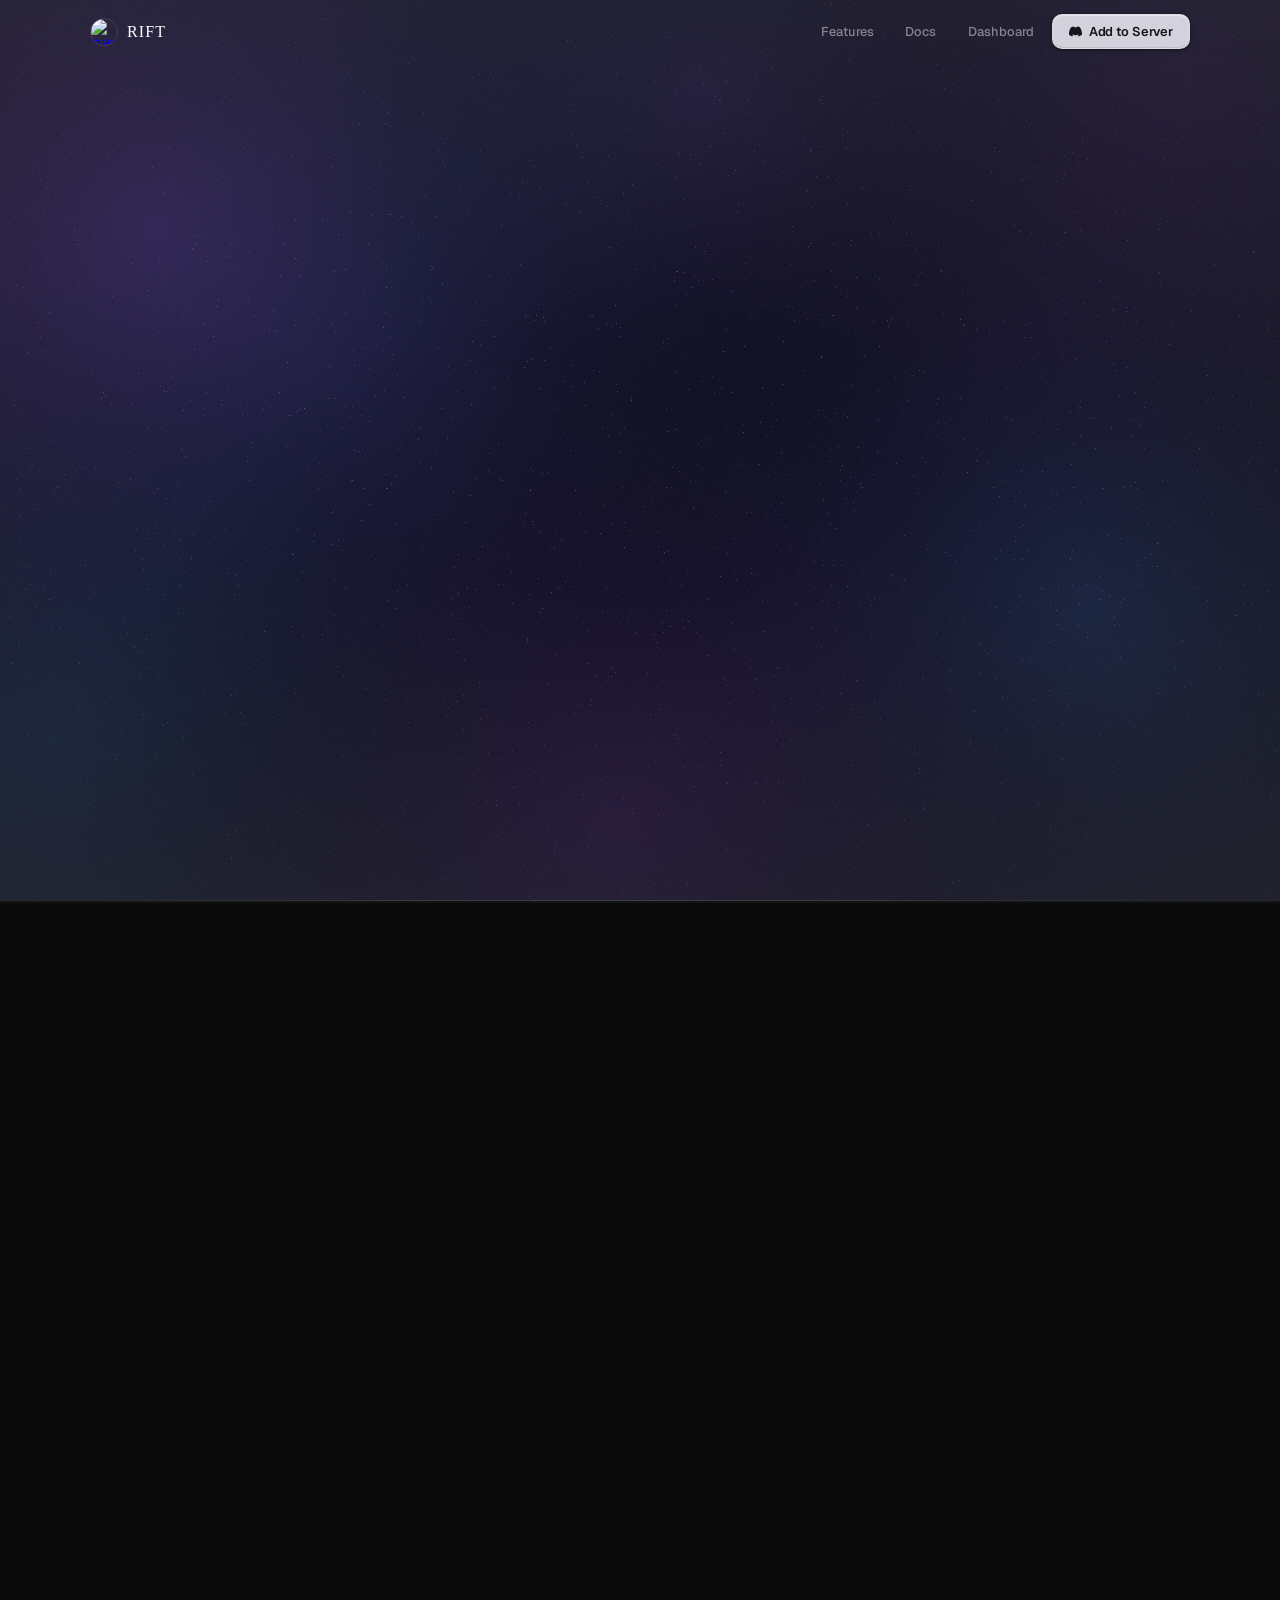
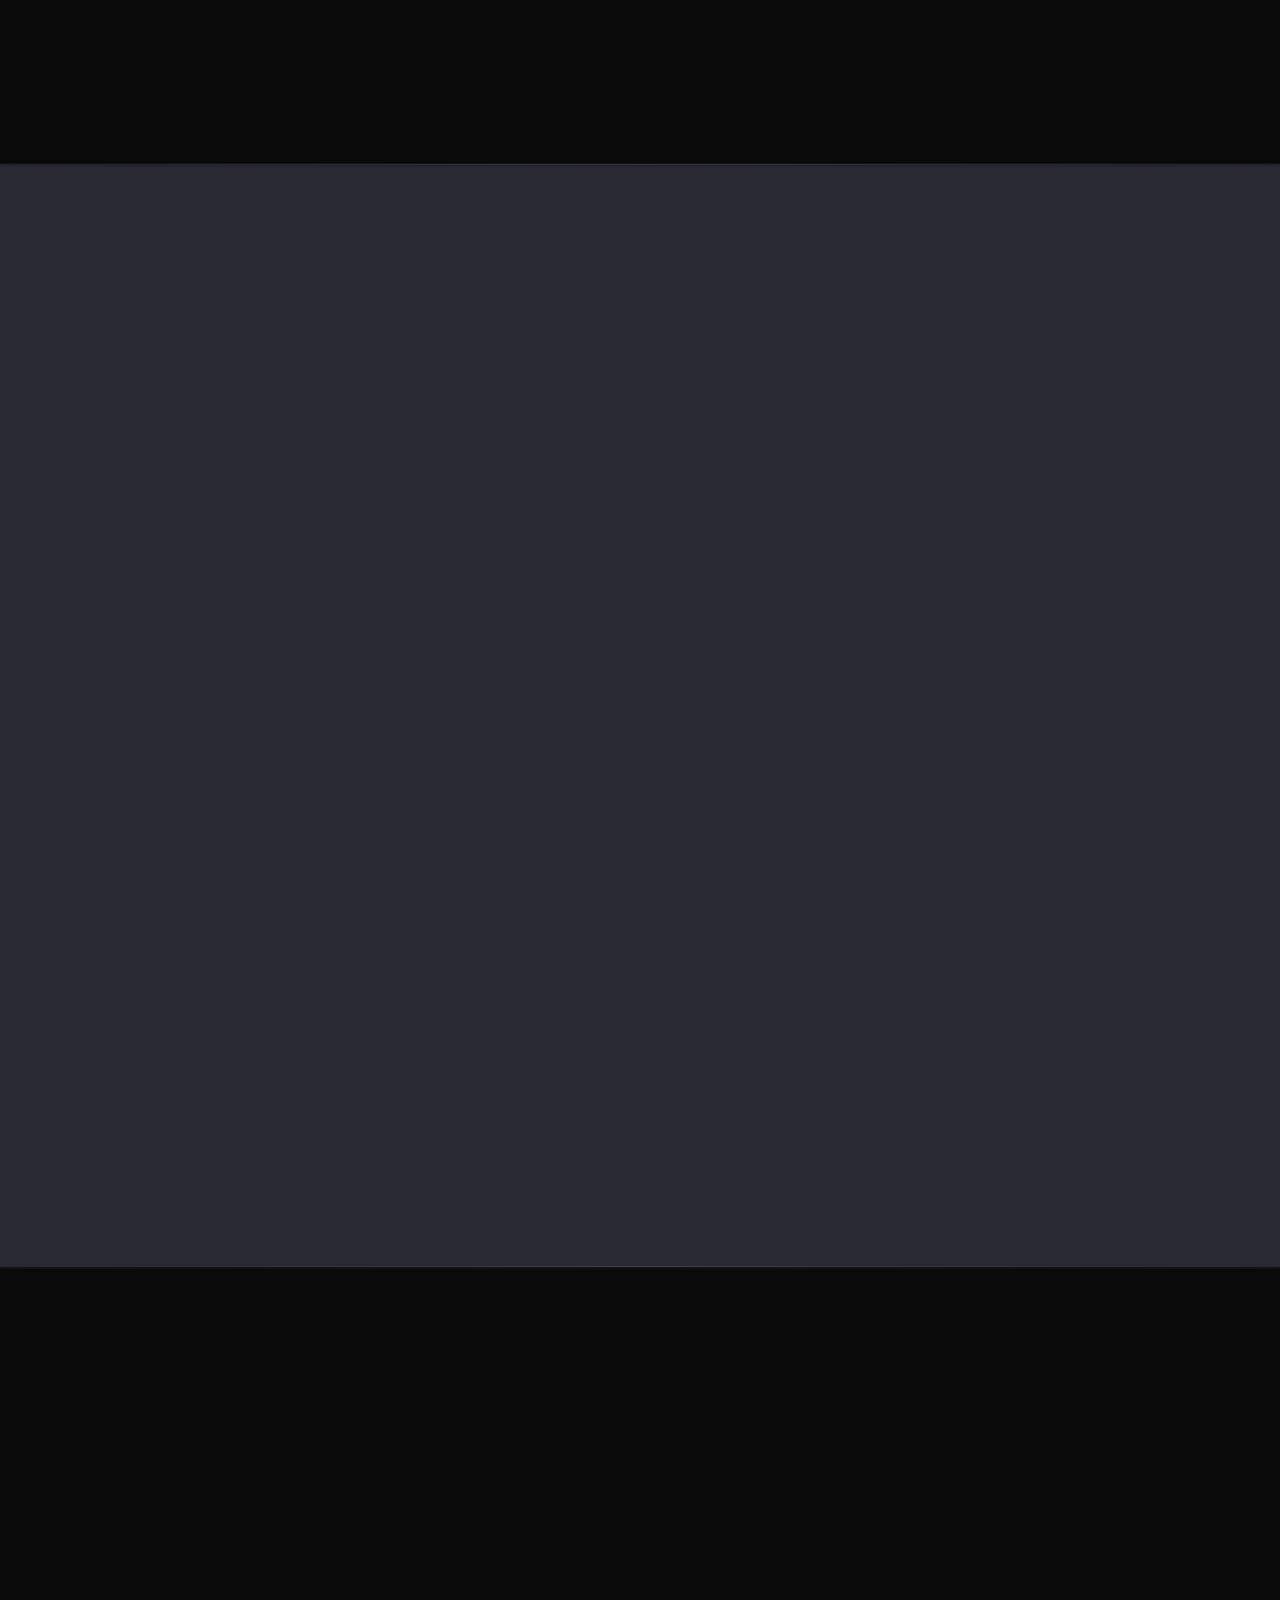
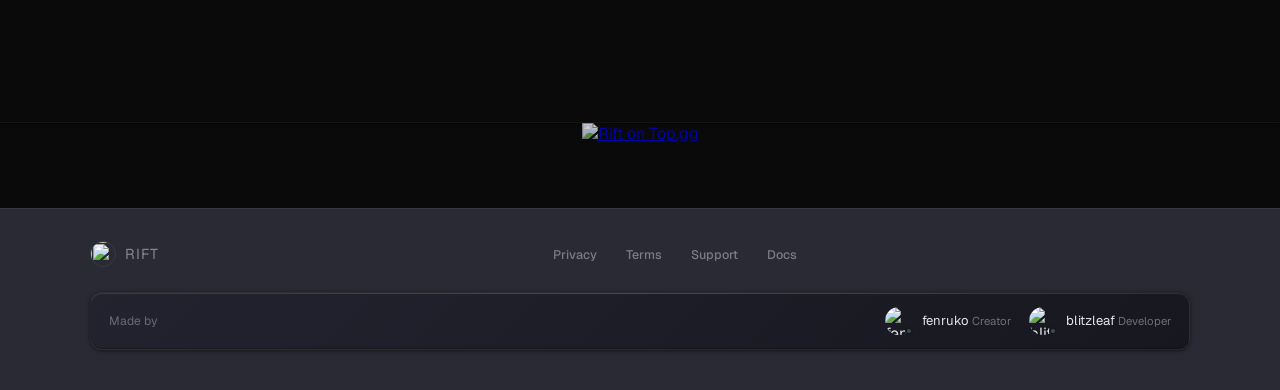
==== commit dce17fbd: "revertt" ====
--- a/index.html
+++ b/index.html
@@ -1,2392 +1,1076 @@
 <!DOCTYPE html>
 <html lang="en">
 <head>
-    <meta charset="UTF-8">
-    <meta name="viewport" content="width=device-width, initial-scale=1.0">
-    <title>Rift — The Discord Bot</title>
-    <meta name="description" content="Rift is a powerful Discord bot with 500+ commands — music, moderation, economy, Last.fm, AI, and a full web dashboard.">
-
-    <link rel="icon" type="image/png" href="https://i.postimg.cc/qR4jqJdK/cropped_circle_image.png">
-
-    <link rel="preconnect" href="https://fonts.googleapis.com">
-    <link rel="preconnect" href="https://fonts.gstatic.com" crossorigin>
-    <link href="https://fonts.googleapis.com/css2?family=Syne:wght@400;500;600;700;800&family=DM+Mono:wght@400;500&family=Instrument+Sans:wght@400;500;600&display=swap" rel="stylesheet">
-
-    <script src="https://cdn.tailwindcss.com"></script>
-
-    <style>
-        :root {
-            --bg:       #050507;
-            --surface:  #0d0d12;
-            --border:   rgba(255,255,255,0.07);
-            --text:     #ffffff;
-            --muted:    #6b6b7a;
-            --accent:   #7c6af5;
-            --accent2:  #4aaeff;
-            --danger:   #f04747;
-            --success:  #3ba55d;
-            --blurple:  #5865f2;
-        }
-
-        * { margin:0; padding:0; box-sizing:border-box; }
-
-        html { scroll-behavior: smooth; }
-
-        body {
-            font-family: 'Instrument Sans', sans-serif;
-            background: var(--bg);
-            color: var(--text);
-            overflow-x: hidden;
-        }
-
-        .font-display { font-family: 'Syne', sans-serif; }
-        .font-mono    { font-family: 'DM Mono', monospace; }
-
-        /* ─── Scrollbar ─── */
-        ::-webkit-scrollbar { width: 5px; }
-        ::-webkit-scrollbar-track { background: var(--bg); }
-        ::-webkit-scrollbar-thumb { background: #222; border-radius: 3px; }
-
-        /* ─── BG effects ─── */
-        .bg-grid {
-            position: fixed; inset: 0; z-index: -2;
-            background-image:
-                linear-gradient(rgba(255,255,255,0.025) 1px, transparent 1px),
-                linear-gradient(90deg, rgba(255,255,255,0.025) 1px, transparent 1px);
-            background-size: 80px 80px;
-            pointer-events: none;
-        }
-
-        .bg-glow-1 {
-            position: fixed; width: 700px; height: 700px; border-radius: 50%;
-            background: radial-gradient(circle, rgba(124,106,245,0.08) 0%, transparent 70%);
-            top: -200px; right: -150px; z-index: -1; pointer-events: none;
-            animation: drift1 20s ease-in-out infinite;
-        }
-        .bg-glow-2 {
-            position: fixed; width: 600px; height: 600px; border-radius: 50%;
-            background: radial-gradient(circle, rgba(74,174,255,0.06) 0%, transparent 70%);
-            bottom: 10%; left: -200px; z-index: -1; pointer-events: none;
-            animation: drift2 25s ease-in-out infinite;
-        }
-
-        @keyframes drift1 {
-            0%,100% { transform: translate(0,0) scale(1); }
-            50%      { transform: translate(-60px,40px) scale(1.15); }
-        }
-        @keyframes drift2 {
-            0%,100% { transform: translate(0,0) scale(1); }
-            50%      { transform: translate(50px,-50px) scale(1.1); }
-        }
-
-        /* ─── Nav ─── */
-        .nav {
-            position: fixed; top: 0; left: 0; right: 0; z-index: 100;
-            padding: 18px 32px;
-            border-bottom: 1px solid transparent;
-            backdrop-filter: blur(0px);
-            transition: border-color 0.3s, backdrop-filter 0.3s, background 0.3s;
-        }
-        .nav.scrolled {
-            border-color: var(--border);
-            backdrop-filter: blur(16px);
-            background: rgba(5,5,7,0.85);
-        }
-
-        .nav-inner {
-            max-width: 1200px; margin: 0 auto;
-            display: flex; align-items: center; justify-content: space-between;
-        }
-
-        .nav-logo {
-            font-family: 'Syne', sans-serif;
-            font-weight: 800; font-size: 20px;
-            letter-spacing: 3px;
-            display: flex; align-items: center; gap: 10px;
-            text-decoration: none; color: white;
-        }
-
-        .nav-logo img { width: 28px; height: 28px; border-radius: 50%; }
-
-        .nav-links { display: flex; align-items: center; gap: 32px; }
-        .nav-links a {
-            font-size: 13px; color: var(--muted);
-            text-decoration: none; transition: color 0.2s;
-        }
-        .nav-links a:hover { color: white; }
-
-        .nav-cta {
-            background: white; color: black;
-            font-size: 13px; font-weight: 600;
-            padding: 8px 20px; border-radius: 100px;
-            text-decoration: none; transition: 0.2s;
-            letter-spacing: 0.3px;
-        }
-        .nav-cta:hover { background: #e0e0e0; transform: translateY(-1px); }
-
-        /* ─── Hero ─── */
-        .hero {
-            min-height: 100vh;
-            display: flex; flex-direction: column;
-            align-items: center; justify-content: center;
-            text-align: center;
-            padding: 120px 24px 80px;
-            position: relative;
-        }
-
-        .hero-badge {
-            display: inline-flex; align-items: center; gap: 7px;
-            background: rgba(124,106,245,0.12);
-            border: 1px solid rgba(124,106,245,0.25);
-            border-radius: 100px;
-            padding: 6px 16px;
-            font-size: 12px; font-weight: 500;
-            color: #a89af8;
-            margin-bottom: 32px;
-            letter-spacing: 0.3px;
-        }
-
-        .hero-badge span { width: 6px; height: 6px; background: #7c6af5; border-radius: 50%;
-            box-shadow: 0 0 8px rgba(124,106,245,0.8); animation: pulse 2s infinite; }
-        @keyframes pulse { 0%,100% { opacity:1; } 50% { opacity:0.4; } }
-
-        .hero-title {
-            font-family: 'Syne', sans-serif;
-            font-size: clamp(52px, 9vw, 110px);
-            font-weight: 800;
-            line-height: 0.95;
-            letter-spacing: -3px;
-            margin-bottom: 28px;
-        }
-
-        .hero-title .line1 { display: block; color: white; }
-        .hero-title .line2 {
-            display: block;
-            background: linear-gradient(135deg, #7c6af5 0%, #4aaeff 100%);
-            -webkit-background-clip: text; -webkit-text-fill-color: transparent;
-        }
-
-        .hero-sub {
-            max-width: 500px; margin: 0 auto 44px;
-            font-size: 16px; line-height: 1.7;
-            color: var(--muted);
-        }
-
-        .hero-buttons {
-            display: flex; gap: 12px; justify-content: center; flex-wrap: wrap;
-        }
-
-        .btn-primary {
-            background: var(--accent); color: white;
-            font-size: 14px; font-weight: 600;
-            padding: 13px 28px; border-radius: 12px;
-            text-decoration: none; transition: 0.2s;
-            display: flex; align-items: center; gap: 8px;
-            box-shadow: 0 0 30px rgba(124,106,245,0.3);
-        }
-        .btn-primary:hover { background: #8f7ef7; transform: translateY(-2px); box-shadow: 0 4px 30px rgba(124,106,245,0.45); }
-
-        .btn-secondary {
-            background: rgba(255,255,255,0.06);
-            border: 1px solid var(--border);
-            color: white; font-size: 14px; font-weight: 500;
-            padding: 13px 28px; border-radius: 12px;
-            text-decoration: none; transition: 0.2s;
-            display: flex; align-items: center; gap: 8px;
-        }
-        .btn-secondary:hover { background: rgba(255,255,255,0.1); border-color: rgba(255,255,255,0.18); transform: translateY(-2px); }
-
-        .hero-stats {
-            position: absolute; bottom: 40px; left: 50%; transform: translateX(-50%);
-            display: flex; gap: 40px;
-            font-size: 13px; color: var(--muted);
-            white-space: nowrap;
-        }
-
-        .hero-stats .stat-num {
-            font-family: 'Syne', sans-serif;
-            font-size: 20px; font-weight: 700; color: white;
-            display: block; margin-bottom: 2px;
-        }
-
-        .hero-stats .stat-item { text-align: center; }
-
-        /* ─── Scroll arrow ─── */
-        .scroll-indicator {
-            position: absolute; bottom: 40px; left: 50%; transform: translateX(-50%);
-            animation: bounce 2s ease-in-out infinite;
-            color: var(--muted); font-size: 20px;
-        }
-        @keyframes bounce { 0%,100% { transform: translateX(-50%) translateY(0); } 50% { transform: translateX(-50%) translateY(8px); } }
-
-        /* ─── Section wrapper ─── */
-        .section { max-width: 1200px; margin: 0 auto; padding: 100px 24px; }
-        .section-sm { max-width: 1200px; margin: 0 auto; padding: 60px 24px; }
-
-        /* ─── Reveal on scroll ─── */
-        .reveal {
-            opacity: 0;
-            transform: translateY(30px);
-            transition: opacity 0.7s cubic-bezier(0.25,1,0.5,1), transform 0.7s cubic-bezier(0.25,1,0.5,1);
-        }
-        .reveal.revealed { opacity: 1; transform: translateY(0); }
-        .reveal-delay-1 { transition-delay: 0.1s; }
-        .reveal-delay-2 { transition-delay: 0.2s; }
-        .reveal-delay-3 { transition-delay: 0.3s; }
-        .reveal-delay-4 { transition-delay: 0.4s; }
-
-        /* ─── Section label ─── */
-        .section-eyebrow {
-            font-size: 11px; font-weight: 600;
-            letter-spacing: 2.5px; text-transform: uppercase;
-            color: var(--accent); margin-bottom: 16px;
-        }
-
-        .section-title {
-            font-family: 'Syne', sans-serif;
-            font-size: clamp(32px, 5vw, 52px);
-            font-weight: 700; line-height: 1.1;
-            letter-spacing: -1.5px; margin-bottom: 16px;
-        }
-
-        .section-sub {
-            font-size: 16px; color: var(--muted);
-            line-height: 1.7; max-width: 540px;
-        }
-
-        /* ─── Feature row ─── */
-        .feature-row {
-            display: grid;
-            grid-template-columns: 1fr 1fr;
-            gap: 60px; align-items: center;
-        }
-        .feature-row.reverse { direction: rtl; }
-        .feature-row.reverse > * { direction: ltr; }
-
-        /* ─── Discord message mock ─── */
-        .discord-mock {
-            background: #313338;
-            border-radius: 12px;
-            overflow: hidden;
-            font-family: 'DM Mono', monospace;
-            font-size: 13px;
-            box-shadow: 0 24px 60px rgba(0,0,0,0.6);
-            border: 1px solid rgba(255,255,255,0.06);
-        }
-
-        .discord-header {
-            background: #2b2d31;
-            padding: 10px 16px;
-            display: flex; align-items: center; gap: 8px;
-            border-bottom: 1px solid rgba(0,0,0,0.2);
-            font-family: 'Instrument Sans', sans-serif;
-            font-size: 12px; color: #949ba4;
-        }
-
-        .discord-header .channel-icon { color: #8e9297; }
-
-        .discord-body { padding: 16px; display: flex; flex-direction: column; gap: 14px; }
-
-        /* User message */
-        .dc-msg {
-            display: flex; gap: 12px; align-items: flex-start;
-        }
-
-        .dc-avatar {
-            width: 36px; height: 36px; border-radius: 50%;
-            flex-shrink: 0; object-fit: cover;
-        }
-
-        .dc-avatar-placeholder {
-            width: 36px; height: 36px; border-radius: 50%;
-            flex-shrink: 0; display: flex; align-items: center; justify-content: center;
-            font-size: 14px; font-weight: 700; color: white;
-            font-family: 'Syne', sans-serif;
-        }
-
-        .dc-msg-content { flex: 1; min-width: 0; }
-
-        .dc-msg-header {
-            display: flex; align-items: baseline; gap: 8px;
-            margin-bottom: 3px;
-            font-family: 'Instrument Sans', sans-serif;
-        }
-
-        .dc-username { font-size: 13px; font-weight: 600; }
-        .dc-username.bot-tag { color: #5865f2; }
-        .dc-timestamp { font-size: 11px; color: #5c5f66; }
-
-        .dc-bot-badge {
-            background: #5865f2; color: white;
-            font-size: 9px; font-weight: 700;
-            padding: 1px 5px; border-radius: 3px;
-            letter-spacing: 0.3px;
-            font-family: 'Instrument Sans', sans-serif;
-        }
-
-        .dc-text {
-            font-family: 'Instrument Sans', sans-serif;
-            font-size: 13px; color: #dbdee1; line-height: 1.5;
-        }
-
-        .dc-text .slash-cmd { color: #b9bafe; font-weight: 500; }
-        .dc-text .mention { color: #b9bafe; background: rgba(88,101,242,0.15); padding: 0 2px; border-radius: 3px; }
-        .dc-text .mention-role { color: #faa61a; background: rgba(250,166,26,0.1); padding: 0 2px; border-radius: 3px; }
-        .dc-text code { background: rgba(0,0,0,0.3); padding: 1px 5px; border-radius: 3px; font-size: 12px; color: #b9bafe; }
-
-        /* Embed */
-        .dc-embed {
-            margin-top: 6px;
-            border-left: 4px solid var(--embed-color, #5865f2);
-            background: #2b2d31;
-            border-radius: 0 6px 6px 0;
-            padding: 10px 14px 12px;
-            max-width: 440px;
-            font-family: 'Instrument Sans', sans-serif;
-        }
-
-        .dc-embed-author {
-            display: flex; align-items: center; gap: 6px;
-            font-size: 12px; font-weight: 600; color: #dbdee1;
-            margin-bottom: 8px;
-        }
-
-        .dc-embed-author img { width: 18px; height: 18px; border-radius: 50%; }
-
-        .dc-embed-title {
-            font-size: 14px; font-weight: 600; color: #00b0f4;
-            margin-bottom: 6px;
-        }
-
-        .dc-embed-title a { color: #00b0f4; text-decoration: none; }
-        .dc-embed-title a:hover { text-decoration: underline; }
-
-        .dc-embed-desc {
-            font-size: 13px; color: #dbdee1; line-height: 1.55;
-            margin-bottom: 8px; white-space: pre-wrap;
-        }
-
-        .dc-embed-desc .h2 { font-size: 15px; font-weight: 600; color: white; }
-        .dc-embed-desc .muted { color: #949ba4; font-size: 12px; }
-        .dc-embed-desc .bold { font-weight: 600; }
-        .dc-embed-desc .link { color: #00b0f4; }
-
-        .dc-embed-fields {
-            display: grid; gap: 8px; margin-bottom: 8px;
-        }
-        .dc-embed-fields.cols-3 { grid-template-columns: 1fr 1fr 1fr; }
-        .dc-embed-fields.cols-2 { grid-template-columns: 1fr 1fr; }
-
-        .dc-field-name { font-size: 11px; font-weight: 600; color: #dbdee1; margin-bottom: 2px; }
-        .dc-field-val  { font-size: 12px; color: #b5b9c2; }
-        .dc-field-val code { background: rgba(0,0,0,0.3); padding: 1px 4px; border-radius: 3px; }
-
-        .dc-embed-footer {
-            font-size: 11px; color: #5c5f66;
-            display: flex; align-items: center; gap: 6px;
-            margin-top: 8px; padding-top: 8px;
-            border-top: 1px solid rgba(255,255,255,0.05);
-        }
-
-        .dc-embed-footer img { width: 16px; height: 16px; border-radius: 50%; }
-
-        .dc-embed-thumbnail {
-            float: right; margin: 0 0 8px 12px;
-            width: 64px; height: 64px;
-            border-radius: 6px; object-fit: cover;
-        }
-
-        .dc-embed-image {
-            width: 100%; border-radius: 4px;
-            margin-top: 8px; object-fit: cover; max-height: 200px;
-        }
-
-        /* Reaction */
-        .dc-reactions { display: flex; gap: 4px; margin-top: 6px; flex-wrap: wrap; }
-        .dc-reaction {
-            background: rgba(88,101,242,0.15);
-            border: 1px solid rgba(88,101,242,0.3);
-            border-radius: 6px; padding: 2px 8px;
-            font-size: 12px; color: #b9bafe;
-            display: flex; align-items: center; gap: 4px;
-            font-family: 'Instrument Sans', sans-serif;
-        }
-
-        /* Success response text */
-        .dc-success { color: #3ba55d; }
-        .dc-error   { color: #ed4245; }
-
-        /* ─── Feature cards grid ─── */
-        .feat-grid {
-            display: grid;
-            grid-template-columns: repeat(3, 1fr);
-            gap: 16px;
-        }
-
-        .feat-card {
-            background: var(--surface);
-            border: 1px solid var(--border);
-            border-radius: 16px;
-            padding: 24px;
-            transition: border-color 0.25s, transform 0.25s;
-        }
-        .feat-card:hover { border-color: rgba(124,106,245,0.3); transform: translateY(-3px); }
-
-        .feat-icon {
-            width: 44px; height: 44px; border-radius: 12px;
-            display: flex; align-items: center; justify-content: center;
-            font-size: 20px; margin-bottom: 16px;
-        }
-
-        .feat-card-title { font-family: 'Syne', sans-serif; font-size: 16px; font-weight: 700; margin-bottom: 8px; }
-        .feat-card-desc  { font-size: 13px; color: var(--muted); line-height: 1.6; }
-
-        /* ─── Dashboard preview section ─── */
-        .dashboard-preview {
-            position: relative;
-            border-radius: 20px;
-            overflow: hidden;
-            box-shadow: 0 40px 100px rgba(0,0,0,0.7);
-            border: 1px solid rgba(255,255,255,0.06);
-        }
-
-        .dashboard-preview-img {
-            width: 100%;
-            background: #0d0d12;
-            min-height: 340px;
-            display: flex; align-items: center; justify-content: center;
-        }
-
-        /* ─── Dashboard mockup ─── */
-        .db-mock {
-            width: 100%;
-            background: #0e0e14;
-            border-radius: 14px;
-            overflow: hidden;
-            font-family: 'Instrument Sans', sans-serif;
-        }
-
-        .db-mock-header {
-            background: #111118;
-            border-bottom: 1px solid rgba(255,255,255,0.06);
-            padding: 10px 16px;
-            display: flex; align-items: center; gap: 8px;
-        }
-
-        .db-dot { width: 10px; height: 10px; border-radius: 50%; }
-
-        .db-mock-body {
-            display: flex; height: 260px;
-        }
-
-        .db-sidebar {
-            width: 160px; flex-shrink: 0;
-            background: rgba(255,255,255,0.02);
-            border-right: 1px solid rgba(255,255,255,0.04);
-            padding: 12px 10px;
-            display: flex; flex-direction: column; gap: 4px;
-        }
-
-        .db-sidebar-item {
-            padding: 7px 10px; border-radius: 7px;
-            font-size: 11px; color: rgba(255,255,255,0.35);
-            display: flex; align-items: center; gap: 7px;
-        }
-        .db-sidebar-item.active {
-            background: rgba(124,106,245,0.15);
-            color: rgba(124,106,245,0.9);
-        }
-
-        .db-main { flex: 1; padding: 14px; overflow: hidden; }
-
-        .db-np {
-            background: rgba(255,255,255,0.03);
-            border: 1px solid rgba(255,255,255,0.05);
-            border-radius: 10px; padding: 12px;
-            display: flex; align-items: center; gap: 10px;
-            margin-bottom: 10px;
-        }
-
-        .db-art {
-            width: 44px; height: 44px; border-radius: 8px;
-            background: linear-gradient(135deg, #7c6af5, #4aaeff);
-            flex-shrink: 0;
-        }
-
-        .db-track-title { font-size: 12px; font-weight: 600; margin-bottom: 2px; }
-        .db-track-artist { font-size: 10px; color: rgba(255,255,255,0.4); }
-
-        .db-bar {
-            height: 3px; background: rgba(255,255,255,0.08); border-radius: 2px; margin-top: 8px;
-        }
-        .db-bar-fill {
-            height: 100%; border-radius: 2px;
-            background: linear-gradient(90deg, #7c6af5, #4aaeff);
-            width: 42%;
-        }
-
-        .db-controls {
-            display: flex; gap: 8px; justify-content: center; margin-top: 8px;
-        }
-        .db-ctrl {
-            width: 24px; height: 24px; border-radius: 50%;
-            background: rgba(255,255,255,0.05);
-            display: flex; align-items: center; justify-content: center;
-            font-size: 9px; color: rgba(255,255,255,0.5);
-        }
-        .db-ctrl.main {
-            background: var(--accent); color: white; font-size: 10px;
-        }
-
-        .db-mini-chart {
-            display: flex; gap: 2px; align-items: flex-end; height: 40px;
-        }
-        .db-bar-c {
-            flex: 1; border-radius: 2px;
-            background: rgba(124,106,245,0.35);
-            transition: height 0.3s;
-        }
-
-        /* ─── Testimonials / server count ─── */
-        .server-ticker {
-            overflow: hidden;
-            position: relative;
-        }
-        .server-ticker::before,
-        .server-ticker::after {
-            content: '';
-            position: absolute; top: 0; bottom: 0; width: 100px; z-index: 2;
-            pointer-events: none;
-        }
-        .server-ticker::before { left: 0; background: linear-gradient(90deg, var(--bg), transparent); }
-        .server-ticker::after  { right: 0; background: linear-gradient(-90deg, var(--bg), transparent); }
-
-        .ticker-track {
-            display: flex; gap: 32px; width: max-content;
-            animation: ticker 30s linear infinite;
-        }
-        @keyframes ticker { from { transform: translateX(0); } to { transform: translateX(-50%); } }
-
-        .ticker-item {
-            display: flex; align-items: center; gap: 10px;
-            background: var(--surface);
-            border: 1px solid var(--border);
-            border-radius: 100px;
-            padding: 8px 18px;
-            white-space: nowrap;
-            font-size: 13px; color: var(--muted);
-        }
-
-        .ticker-item .dot { width: 6px; height: 6px; border-radius: 50%; background: var(--success); }
-
-        /* ─── Horizontal divider ─── */
-        .divider {
-            border: none;
-            border-top: 1px solid var(--border);
-            margin: 0;
-        }
-
-        /* ─── Commands section ─── */
-        .type-hybrid { background: rgba(34,197,94,0.1);  color: #4ade80; }
-        .type-slash   { background: rgba(14,165,233,0.1); color: #38bdf8; }
-        .type-prefix  { background: rgba(249,115,22,0.1); color: #fb923c; }
-
-        .cmd-card {
-            background: var(--surface);
-            border: 1px solid var(--border);
-            border-radius: 10px;
-            transition: border-color 0.2s, transform 0.2s;
-        }
-        .cmd-card:hover {
-            border-color: rgba(255,255,255,0.14);
-            transform: translateY(-1px);
-        }
-
-        .section-glow { position: relative; }
-        .section-glow::before {
-            content: '';
-            position: absolute; top: 0; left: 50%; transform: translateX(-50%);
-            width: 40%; height: 1px;
-            background: linear-gradient(90deg, transparent, rgba(124,106,245,0.3), transparent);
-        }
-
-        .count-badge {
-            display: inline-flex; align-items: center; justify-content: center;
-            min-width: 20px; height: 20px; padding: 0 6px;
-            border-radius: 99px;
-            background: rgba(255,255,255,0.06);
-            font-size: 0.7rem; color: #737373;
-        }
-
-        .cmd-hidden { display: none !important; }
-        .section-hidden { display: none !important; }
-
-        .sidebar-link {
-            display: block; padding: 5px 10px; border-radius: 6px;
-            font-size: 0.8rem; color: #737373;
-            text-decoration: none; transition: color 0.2s, background 0.2s;
-            white-space: nowrap; overflow: hidden; text-overflow: ellipsis;
-        }
-        .sidebar-link:hover { color: #fff; background: rgba(255,255,255,0.05); }
-        .sidebar-link.active { color: #fff; background: rgba(255,255,255,0.08); }
-
-        #sidebar {
-            position: sticky; top: 6rem;
-            max-height: calc(100vh - 7rem);
-            overflow-y: auto; scrollbar-width: thin;
-            scrollbar-color: #333 transparent;
-        }
-        #sidebar::-webkit-scrollbar { width: 4px; }
-        #sidebar::-webkit-scrollbar-thumb { background: #333; border-radius: 4px; }
-
-        #search-box {
-            background: rgba(255,255,255,0.04); border: 1px solid var(--border);
-            color: #fff; border-radius: 10px;
-            padding: 10px 14px 10px 40px;
-            width: 100%; font-size: 0.875rem;
-            outline: none; transition: border-color 0.2s;
-            font-family: 'Instrument Sans', sans-serif;
-        }
-        #search-box:focus { border-color: rgba(124,106,245,0.5); }
-        #search-box::placeholder { color: #525252; }
-
-        #total-count { font-variant-numeric: tabular-nums; }
-
-        @media (max-width: 1023px) {
-            #sidebar-wrapper { display: none; }
-        }
-
-        @media (max-width: 768px) {
-            .feature-row { grid-template-columns: 1fr; gap: 36px; }
-            .feature-row.reverse { direction: ltr; }
-            .feat-grid { grid-template-columns: 1fr 1fr; }
-            .hero-stats { gap: 24px; }
-            .nav-links { display: none; }
-        }
-
-        @media (max-width: 480px) {
-            .feat-grid { grid-template-columns: 1fr; }
-            .db-mock-body { height: 220px; }
-            .db-sidebar { width: 110px; }
-        }
-    </style>
+<meta charset="UTF-8">
+<meta name="viewport" content="width=device-width, initial-scale=1.0">
+<title>Rift — Discord Bot</title>
+<link rel="icon" type="image/png" href="https://i.postimg.cc/qR4jqJdK/cropped_circle_image.png">
+<link rel="preconnect" href="https://fonts.googleapis.com">
+<link rel="preconnect" href="https://fonts.gstatic.com" crossorigin>
+<link href="https://fonts.googleapis.com/css2?family=Instrument+Serif:ital@0;1&family=Geist:wght@300;400;500;600;700&family=Permanent+Marker&display=swap" rel="stylesheet">
+<script src="https://cdnjs.cloudflare.com/ajax/libs/gsap/3.12.2/gsap.min.js"></script>
+<script src="https://cdnjs.cloudflare.com/ajax/libs/gsap/3.12.2/ScrollTrigger.min.js"></script>
+<style>
+:root {
+  --bg:      #2A2A34;
+  --section: #0a0a0a;
+  --wire:    rgba(255,255,255,0.07);
+  --wire2:   rgba(255,255,255,0.13);
+  --chalk:   #E3E3ED;
+  --border:  #333339;
+  --glass-from:   #232330;
+  --glass-to:     #17171f;
+  --glass-shadow: inset 0 1px 1px rgba(255,255,255,0.11),
+                  0 1px 4px rgba(0,0,0,0.55),
+                  inset 0 -1px 1px rgba(0,0,0,0.3);
+  --glass-border: rgba(255,255,255,0.06);
+  --discord-bg:   #313338;
+  --discord-msg:  #2b2d31;
+}
+*,*::before,*::after{box-sizing:border-box;margin:0;padding:0;}
+html{scroll-behavior:smooth;}
+body{font-family:'Geist',sans-serif;background:var(--bg);color:var(--chalk);overflow-x:hidden;-webkit-font-smoothing:antialiased;}
+body::after{content:'';position:fixed;inset:0;pointer-events:none;z-index:9999;opacity:.03;
+  background-image:url("data:image/svg+xml,%3Csvg xmlns='http://www.w3.org/2000/svg' width='300' height='300'%3E%3Cfilter id='n'%3E%3CfeTurbulence type='fractalNoise' baseFrequency='.9' numOctaves='4' stitchTiles='stitch'/%3E%3C/filter%3E%3Crect width='300' height='300' filter='url(%23n)'/%3E%3C/svg%3E");}
+
+/* ══════════════════════════════════
+   GLASS BUTTON
+══════════════════════════════════ */
+.glass-btn{
+  position:relative;display:inline-flex;align-items:center;justify-content:center;gap:8px;
+  padding:9px 20px;border-radius:12px;font-family:'Geist',sans-serif;font-size:.84rem;font-weight:500;
+  color:rgba(227,227,237,.72);text-decoration:none;cursor:pointer;
+  border:1px solid var(--glass-border);outline:none;
+  background:linear-gradient(135deg,var(--glass-from),var(--glass-to));
+  box-shadow:var(--glass-shadow);
+  transition:color .25s,border-color .25s,transform .2s;
+  overflow:hidden;-webkit-font-smoothing:antialiased;letter-spacing:-.01em;
+}
+/* top shimmer — z-index:0 so .bi (z-index:1) sits above */
+.glass-btn::before{content:'';position:absolute;inset:0;border-radius:inherit;
+  background:linear-gradient(to bottom,rgba(255,255,255,.038),transparent);
+  opacity:0;transition:opacity .3s;z-index:0;pointer-events:none;}
+/* bottom depth */
+.glass-btn::after{content:'';position:absolute;inset:0;border-radius:inherit;
+  background:linear-gradient(to top,rgba(0,0,0,.32),transparent);z-index:-1;pointer-events:none;}
+/* ── FIX: text wrapper always above pseudo layers ── */
+.glass-btn>.bi,.glass-btn>svg{position:relative;z-index:1;}
+.glass-btn:hover{color:rgba(227,227,237,1);border-color:rgba(255,255,255,.11);}
+.glass-btn:hover::before{opacity:1;}
+
+/* PRIMARY button — light fill, dark text */
+.glass-btn-primary{
+  background:rgba(227,227,237,.92);color:#13131a;font-weight:600;
+  border-color:rgba(255,255,255,.2);
+  box-shadow:inset 0 1px 1px rgba(255,255,255,.52),0 1px 4px rgba(0,0,0,.55),inset 0 -1px 1px rgba(0,0,0,.1);}
+.glass-btn-primary::before{background:linear-gradient(to bottom,rgba(255,255,255,.24),transparent);}
+.glass-btn-primary::after{background:linear-gradient(to top,rgba(0,0,0,.06),transparent);}
+/* PRIMARY hover stays dark text on bright bg */
+.glass-btn-primary:hover{background:rgba(233,233,241,1);color:#0a0a0f;border-color:rgba(255,255,255,.3);}
+
+.glass-btn-lg{padding:13px 28px;border-radius:13px;font-size:.9rem;}
+/* inner content wrapper */
+.bi{display:flex;align-items:center;gap:7px;position:relative;z-index:1;}
+
+/* ══════════════════════════════════
+   NAV
+   FIX: ::before uses z-index:-1 so
+   text always renders above the glass bg
+══════════════════════════════════ */
+#nav{position:fixed;top:0;left:0;right:0;z-index:50;padding:14px 20px;transition:background .4s;}
+#nav.stuck{background:rgba(22,22,28,.95);backdrop-filter:blur(22px);-webkit-backdrop-filter:blur(22px);border-bottom:1px solid var(--border);}
+.nav-inner{max-width:1100px;margin:0 auto;display:flex;align-items:center;justify-content:space-between;}
+.nav-logo{display:flex;align-items:center;gap:9px;text-decoration:none;}
+.nav-logo img{width:28px;height:28px;border-radius:50%;border:1px solid rgba(255,255,255,.12);}
+.nav-logo span{font-family:'Permanent Marker',cursive;font-size:1rem;color:#fff;letter-spacing:.07em;}
+.nav-links{display:flex;align-items:center;gap:4px;}
+
+.nav-link{
+  position:relative;padding:7px 14px;border-radius:10px;
+  font-size:.8rem;font-weight:500;color:rgba(227,227,237,.52);
+  text-decoration:none;transition:color .2s;cursor:pointer;
+  border:none;background:none;font-family:'Geist',sans-serif;letter-spacing:-.005em;
+}
+/* glass bg fades in on hover — z-index:-1 so text stays above */
+.nav-link::before{
+  content:'';position:absolute;inset:0;border-radius:inherit;
+  background:linear-gradient(135deg,var(--glass-from),var(--glass-to));
+  box-shadow:var(--glass-shadow);border:1px solid var(--glass-border);
+  opacity:0;transition:opacity .25s;pointer-events:none;
+  z-index:-1;  /* ← FIX: behind text */
+}
+.nav-link:hover{color:rgba(227,227,237,1);}
+.nav-link:hover::before{opacity:1;}
+
+/* ══════════════════════════════════
+   HERO
+══════════════════════════════════ */
+.hero{position:relative;min-height:100vh;display:flex;flex-direction:column;
+  align-items:center;justify-content:center;padding:100px 28px 72px;text-align:center;overflow:hidden;}
+.hero::before{content:'';position:absolute;inset:0;z-index:1;pointer-events:none;
+  background:radial-gradient(ellipse 110% 80% at 50% 50%,transparent 20%,rgba(42,42,52,.5) 65%,rgba(42,42,52,.92) 100%);}
+.hero>*{position:relative;z-index:2;}
+.hero-scene{position:absolute;inset:0;overflow:hidden;z-index:0;pointer-events:none;}
+.hero-scene-grad{position:absolute;inset:0;
+  background:
+    radial-gradient(ellipse 75% 55% at 12% 22%,rgba(88,55,150,.52),transparent 60%),
+    radial-gradient(ellipse 60% 48% at 88% 72%,rgba(35,75,130,.44),transparent 58%),
+    radial-gradient(ellipse 65% 42% at 50% 95%,rgba(65,35,105,.48),transparent 62%),
+    radial-gradient(ellipse 50% 40% at 5%  80%,rgba(22,62,110,.35),transparent 55%),
+    radial-gradient(ellipse 80% 60% at 95% 10%,rgba(55,30,95,.4), transparent 60%),
+    linear-gradient(160deg,#14102a 0%,#0d1520 40%,#130d22 70%,#0a0a14 100%);
+  filter:hue-rotate(22deg) contrast(118%) saturate(130%) brightness(.72);}
+.hero-scene-canvas{position:absolute;inset:0;width:100%;height:100%;pointer-events:none;}
+
+.live-chip{display:inline-flex;align-items:center;gap:7px;font-size:.68rem;font-weight:600;
+  letter-spacing:.09em;text-transform:uppercase;color:rgba(227,227,237,.58);
+  background:linear-gradient(135deg,var(--glass-from),var(--glass-to));
+  box-shadow:var(--glass-shadow);border:1px solid var(--glass-border);
+  border-radius:99px;padding:5px 14px;margin-bottom:36px;}
+.blinker{width:5px;height:5px;border-radius:50%;background:#4ade80;
+  box-shadow:0 0 6px #4ade80;animation:blink 2.2s ease-in-out infinite;}
+@keyframes blink{0%,100%{opacity:1}50%{opacity:.25}}
+
+.avatar-shell{position:relative;display:inline-flex;margin-bottom:32px;}
+.avatar-shell img{width:88px;height:88px;border-radius:50%;object-fit:cover;position:relative;z-index:1;}
+.avatar-shell::before{content:'';position:absolute;inset:-4px;border-radius:50%;
+  background:conic-gradient(from 0deg,rgba(255,255,255,0) 0deg,rgba(255,255,255,.6) 90deg,
+    rgba(255,255,255,0) 180deg,rgba(255,255,255,.32) 270deg,rgba(255,255,255,0) 360deg);
+  animation:spin 6s linear infinite;z-index:0;}
+.avatar-shell::after{content:'';position:absolute;inset:-2px;border-radius:50%;
+  background:var(--bg);z-index:0;
+  mask:radial-gradient(farthest-side,transparent calc(100% - 3px),black calc(100% - 3px));
+  -webkit-mask:radial-gradient(farthest-side,transparent calc(100% - 3px),black calc(100% - 3px));}
+@keyframes spin{to{transform:rotate(360deg)}}
+
+.rift-word{font-family:'Permanent Marker',cursive;font-size:clamp(5rem,16vw,10rem);
+  line-height:.95;color:#fff;letter-spacing:-.01em;margin-bottom:22px;
+  text-shadow:0 2px 48px rgba(0,0,0,.6),0 0 80px rgba(100,70,180,.25);}
+.hero-sub{font-size:1.05rem;color:rgba(227,227,237,.68);max-width:440px;line-height:1.75;margin-bottom:38px;}
+
+.platform-row{display:flex;flex-wrap:wrap;gap:6px;justify-content:center;margin-bottom:40px;}
+.platform-badge{position:relative;display:inline-flex;align-items:center;gap:6px;
+  font-size:.7rem;font-weight:600;letter-spacing:.03em;padding:5px 12px;border-radius:8px;
+  background:linear-gradient(135deg,var(--glass-from),var(--glass-to));
+  box-shadow:var(--glass-shadow);border:1px solid var(--glass-border);
+  color:rgba(227,227,237,.55);overflow:hidden;transition:color .2s;}
+.platform-badge::before{content:'';position:absolute;inset:0;border-radius:inherit;
+  background:linear-gradient(to bottom,rgba(255,255,255,.025),transparent);pointer-events:none;z-index:-1;}
+.platform-badge:hover{color:rgba(227,227,237,.88);}
+
+.hero-btns{display:flex;flex-wrap:wrap;gap:8px;justify-content:center;margin-bottom:52px;}
+
+.stat-row{display:flex;flex-wrap:wrap;justify-content:center;border-radius:14px;overflow:hidden;
+  background:linear-gradient(135deg,var(--glass-from),var(--glass-to));
+  box-shadow:var(--glass-shadow);border:1px solid var(--glass-border);max-width:480px;width:100%;}
+.stat-item{flex:1;min-width:90px;padding:16px 20px;border-right:1px solid var(--wire);
+  display:flex;flex-direction:column;gap:3px;align-items:center;position:relative;}
+.stat-item:last-child{border-right:none;}
+.stat-item::before{content:'';position:absolute;top:0;left:0;right:0;height:1px;
+  background:linear-gradient(90deg,transparent,rgba(255,255,255,.09),transparent);}
+.stat-n{font-size:1.3rem;font-weight:700;color:#fff;line-height:1;}
+.stat-l{font-size:.6rem;color:rgba(227,227,237,.45);font-weight:500;letter-spacing:.07em;text-transform:uppercase;}
+
+.div-line{height:1px;background:linear-gradient(90deg,transparent,var(--wire2),transparent);}
+
+/* ══════════════════════════════════
+   DARK SECTIONS
+══════════════════════════════════ */
+.dark-section{position:relative;background:var(--section);
+  border-top:1px solid rgba(255,255,255,.04);border-bottom:1px solid rgba(255,255,255,.04);
+  box-shadow:inset 0 1px 1px rgba(255,255,255,.04),0 1px 3px rgba(0,0,0,.4),inset 0 -1px 1px rgba(0,0,0,.2);}
+
+.feats-wrap{max-width:1100px;margin:0 auto;padding:88px 28px;}
+.feats-head{margin-bottom:52px;}
+.kicker{font-size:.67rem;font-weight:700;letter-spacing:.12em;text-transform:uppercase;
+  color:rgba(227,227,237,.52);display:flex;align-items:center;gap:10px;margin-bottom:14px;}
+.kicker::before{content:'';width:18px;height:1px;background:rgba(227,227,237,.32);}
+.feats-title{font-family:'Instrument Serif',serif;font-size:clamp(2rem,4vw,3.2rem);
+  color:#fff;line-height:1.1;font-style:italic;}
+.feats-title em{font-style:normal;color:rgba(227,227,237,.4);}
+
+.cards{display:grid;grid-template-columns:repeat(auto-fill,minmax(295px,1fr));gap:12px;}
+.card{position:relative;background:linear-gradient(145deg,#1a1a1f,#111115);
+  border:1px solid rgba(255,255,255,.05);border-radius:16px;padding:26px;overflow:hidden;
+  box-shadow:inset 0 1px 1px rgba(255,255,255,.065),0 2px 10px rgba(0,0,0,.55),inset 0 -1px 1px rgba(0,0,0,.35);
+  transition:border-color .3s,transform .35s cubic-bezier(.23,1,.32,1);}
+.card::before{content:'';position:absolute;inset:0;border-radius:inherit;
+  background:linear-gradient(to bottom,rgba(255,255,255,.025),transparent 40%);
+  opacity:0;transition:opacity .4s;pointer-events:none;z-index:0;}
+.card::after{content:'';position:absolute;inset:0;border-radius:inherit;
+  background:linear-gradient(to top,rgba(0,0,0,.28),transparent 50%);z-index:0;pointer-events:none;}
+.card>*{position:relative;z-index:1;}
+.card:hover{transform:translateY(-3px) scale(1.004);border-color:rgba(255,255,255,.1);}
+.card:hover::before{opacity:1;}
+.c1::after{background:radial-gradient(ellipse at 0% 0%,rgba(29,185,84,.09),transparent 55%),linear-gradient(to top,rgba(0,0,0,.28),transparent 50%);}
+.c2::after{background:radial-gradient(ellipse at 0% 0%,rgba(76,201,240,.09),transparent 55%),linear-gradient(to top,rgba(0,0,0,.28),transparent 50%);}
+.c3::after{background:radial-gradient(ellipse at 0% 0%,rgba(255,77,109,.09),transparent 55%),linear-gradient(to top,rgba(0,0,0,.28),transparent 50%);}
+.c4::after{background:radial-gradient(ellipse at 0% 0%,rgba(250,204,21,.09),transparent 55%),linear-gradient(to top,rgba(0,0,0,.28),transparent 50%);}
+.c5::after{background:radial-gradient(ellipse at 0% 0%,rgba(167,139,250,.09),transparent 55%),linear-gradient(to top,rgba(0,0,0,.28),transparent 50%);}
+.c6::after{background:radial-gradient(ellipse at 0% 0%,rgba(251,146,60,.09),transparent 55%),linear-gradient(to top,rgba(0,0,0,.28),transparent 50%);}
+.icon-box{width:44px;height:44px;border-radius:11px;display:flex;align-items:center;justify-content:center;
+  margin-bottom:16px;flex-shrink:0;transition:transform .3s ease;
+  box-shadow:inset 0 1px 1px rgba(255,255,255,.08),0 1px 3px rgba(0,0,0,.4);}
+.card:hover .icon-box{transform:rotate(-6deg) scale(1.1);}
+.ib-g{background:rgba(29,185,84,.1); border:1px solid rgba(29,185,84,.2);}
+.ib-b{background:rgba(76,201,240,.1);border:1px solid rgba(76,201,240,.2);}
+.ib-r{background:rgba(255,77,109,.1);border:1px solid rgba(255,77,109,.2);}
+.ib-y{background:rgba(250,204,21,.1);border:1px solid rgba(250,204,21,.2);}
+.ib-p{background:rgba(167,139,250,.1);border:1px solid rgba(167,139,250,.2);}
+.ib-o{background:rgba(251,146,60,.1);border:1px solid rgba(251,146,60,.2);}
+.card-title{font-size:.96rem;font-weight:700;color:#fff;margin-bottom:7px;letter-spacing:-.01em;}
+.card-desc{font-size:.81rem;color:rgba(227,227,237,.5);line-height:1.65;}
+.tags{display:flex;flex-wrap:wrap;gap:5px;margin-top:16px;}
+.tag{font-size:.63rem;font-weight:600;letter-spacing:.04em;padding:2px 9px;border-radius:99px;
+  box-shadow:inset 0 1px 0 rgba(255,255,255,.08);}
+.tg{background:rgba(29,185,84,.1); color:#4ade80; border:1px solid rgba(29,185,84,.18);}
+.tb{background:rgba(76,201,240,.1);color:#67e8f9;border:1px solid rgba(76,201,240,.18);}
+.tr{background:rgba(255,77,109,.1);color:#ff8fa3;border:1px solid rgba(255,77,109,.18);}
+.ty{background:rgba(250,204,21,.1);color:#fde047;border:1px solid rgba(250,204,21,.18);}
+.tp{background:rgba(167,139,250,.1);color:#c4b5fd;border:1px solid rgba(167,139,250,.18);}
+.to{background:rgba(251,146,60,.1);color:#fda97a;border:1px solid rgba(251,146,60,.18);}
+
+/* ══════════════════════════════════
+   DISCORD MESSAGE MOCKUPS
+   (interactive, evict-style)
+══════════════════════════════════ */
+.demos-section{background:var(--bg);padding:88px 28px;}
+.demos-inner{max-width:1100px;margin:0 auto;}
+.demos-grid{display:grid;grid-template-columns:repeat(auto-fill,minmax(320px,1fr));gap:16px;margin-top:52px;}
+
+/* Discord channel window */
+.discord-window{
+  position:relative;
+  background:#313338;
+  border-radius:16px;
+  overflow:hidden;
+  border:1px solid rgba(255,255,255,.06);
+  box-shadow:inset 0 1px 1px rgba(255,255,255,.055),0 4px 24px rgba(0,0,0,.55),inset 0 -1px 1px rgba(0,0,0,.35);
+  transition:transform .35s cubic-bezier(.23,1,.32,1),border-color .3s;
+  cursor:default;
+}
+.discord-window:hover{transform:translateY(-4px) scale(1.005);border-color:rgba(255,255,255,.1);}
+
+/* titlebar */
+.dw-bar{
+  background:#2b2d31;
+  border-bottom:1px solid rgba(0,0,0,.3);
+  padding:10px 14px;
+  display:flex;align-items:center;gap:8px;
+}
+.dw-dots{display:flex;gap:5px;}
+.dw-dot{width:10px;height:10px;border-radius:50%;}
+.dw-dot-r{background:#f23f43;}
+.dw-dot-y{background:#f0b232;}
+.dw-dot-g{background:#23a55a;}
+.dw-channel{font-size:.75rem;color:rgba(255,255,255,.4);font-weight:500;display:flex;align-items:center;gap:5px;margin-left:4px;}
+.dw-channel svg{opacity:.5;}
+
+/* messages area */
+.dw-messages{padding:14px 14px 12px;display:flex;flex-direction:column;gap:2px;min-height:160px;}
+
+/* single message row */
+.dm-row{display:flex;align-items:flex-start;gap:10px;padding:3px 6px;border-radius:4px;transition:background .15s;}
+.dm-row:hover{background:rgba(0,0,0,.06);}
+.dm-avatar{width:36px;height:36px;border-radius:50%;object-fit:cover;flex-shrink:0;margin-top:1px;}
+.dm-avatar-placeholder{width:36px;height:36px;border-radius:50%;flex-shrink:0;margin-top:1px;
+  background:linear-gradient(135deg,#5865f2,#4752c4);display:flex;align-items:center;justify-content:center;font-size:.75rem;font-weight:700;color:#fff;}
+.dm-body{flex:1;min-width:0;}
+.dm-header{display:flex;align-items:center;gap:6px;margin-bottom:2px;}
+.dm-name{font-size:.87rem;font-weight:600;color:#fff;}
+.dm-name-user{color:#dde8ff;}
+.dm-time{font-size:.7rem;color:rgba(255,255,255,.28);}
+/* APP badge (evict-style) */
+.dm-app-badge{
+  display:inline-flex;align-items:center;gap:2px;
+  background:rgba(227,227,237,.22);border-radius:3px;
+  padding:1px 5px;font-size:.6rem;font-weight:700;letter-spacing:.04em;color:#fff;
+  text-transform:uppercase;
+}
+.dm-app-badge svg{opacity:.8;}
+.dm-text{font-size:.84rem;color:rgba(220,220,228,.9);line-height:1.5;word-break:break-word;}
+.dm-text code{background:rgba(0,0,0,.3);border-radius:3px;padding:1px 5px;font-family:monospace;font-size:.8rem;color:#e0e0f0;}
+
+/* Embed (evict-style left-border embed) */
+.dm-embed{
+  margin-top:6px;
+  background:rgba(0,0,0,.22);
+  border-left:4px solid var(--chalk);
+  border-radius:0 6px 6px 0;
+  padding:10px 12px;
+}
+.dm-embed.embed-green{border-left-color:#4ade80;}
+.dm-embed.embed-red  {border-left-color:#f23f43;}
+.dm-embed.embed-blue {border-left-color:#5865f2;}
+.dm-embed.embed-yellow{border-left-color:#f0b232;}
+.dm-embed.embed-purple{border-left-color:#a78bfa;}
+
+.dm-embed-title{font-size:.82rem;font-weight:600;color:#fff;margin-bottom:4px;display:flex;align-items:center;gap:6px;}
+.dm-embed-desc{font-size:.78rem;color:rgba(210,210,220,.75);line-height:1.55;}
+.dm-embed-desc .mention{color:var(--chalk);background:rgba(227,227,237,.15);border-radius:3px;padding:0 3px;}
+.dm-embed-field{margin-top:8px;}
+.dm-embed-field-name{font-size:.72rem;font-weight:600;color:rgba(255,255,255,.7);margin-bottom:2px;text-transform:uppercase;letter-spacing:.04em;}
+.dm-embed-field-val{font-size:.78rem;color:rgba(210,210,220,.7);}
+
+/* inline fields grid */
+.dm-embed-fields{display:grid;grid-template-columns:1fr 1fr;gap:6px;margin-top:8px;}
+.dm-embed-fields .dm-embed-field{margin-top:0;}
+
+/* Discord-style component button row */
+.dm-components{margin-top:8px;display:flex;flex-wrap:wrap;gap:6px;}
+.dm-btn{
+  display:inline-flex;align-items:center;gap:5px;
+  font-size:.78rem;font-weight:500;padding:5px 12px;border-radius:4px;
+  cursor:pointer;border:none;font-family:'Geist',sans-serif;
+  transition:filter .15s,transform .1s;
+}
+.dm-btn:hover{filter:brightness(1.18);}
+.dm-btn:active{transform:scale(.97);}
+.dm-btn-primary{background:#5865f2;color:#fff;}
+.dm-btn-secondary{background:#4e5058;color:#fff;}
+.dm-btn-danger{background:#da373c;color:#fff;}
+.dm-btn-success{background:#248046;color:#fff;}
+
+/* Typing indicator */
+.dm-typing{
+  display:flex;align-items:center;gap:7px;
+  padding:4px 8px;font-size:.72rem;color:rgba(255,255,255,.4);
+}
+.dm-typing-dots{display:flex;gap:3px;align-items:center;}
+.dm-typing-dots span{width:5px;height:5px;border-radius:50%;background:rgba(255,255,255,.4);
+  animation:tdot 1.4s ease-in-out infinite;}
+.dm-typing-dots span:nth-child(2){animation-delay:.2s;}
+.dm-typing-dots span:nth-child(3){animation-delay:.4s;}
+@keyframes tdot{0%,80%,100%{transform:scale(.7);opacity:.4}40%{transform:scale(1);opacity:1}}
+
+/* input bar */
+.dw-input{
+  background:#383a40;border-top:1px solid rgba(0,0,0,.2);
+  padding:8px 12px;display:flex;align-items:center;gap:8px;
+}
+.dw-input-field{
+  flex:1;background:#404249;border-radius:8px;padding:7px 12px;
+  font-size:.78rem;color:rgba(255,255,255,.6);display:flex;align-items:center;gap:6px;
+  border:1px solid rgba(255,255,255,.06);
+}
+.dw-input-field svg{flex-shrink:0;opacity:.4;}
+
+/* ══════════════════════════════════
+   CTA
+══════════════════════════════════ */
+.cta-wrap{padding:0 28px 88px;}
+.cta-box{max-width:680px;margin:0 auto;background:linear-gradient(145deg,#1a1a1f,#111115);
+  border:1px solid rgba(255,255,255,.06);border-radius:20px;padding:56px 44px;text-align:center;
+  position:relative;overflow:hidden;
+  box-shadow:inset 0 1px 1px rgba(255,255,255,.065),0 4px 40px rgba(0,0,0,.65),inset 0 -1px 1px rgba(0,0,0,.4);}
+.cta-box::before{content:'';position:absolute;top:0;left:0;right:0;height:1px;
+  background:linear-gradient(90deg,transparent,rgba(255,255,255,.1),transparent);}
+.cta-box::after{content:'';position:absolute;top:-100px;left:50%;transform:translateX(-50%);
+  width:400px;height:250px;background:radial-gradient(ellipse,rgba(255,255,255,.038),transparent 65%);pointer-events:none;}
+.cta-title{font-family:'Instrument Serif',serif;font-style:italic;
+  font-size:clamp(1.7rem,3.5vw,2.5rem);color:#fff;line-height:1.15;margin-bottom:10px;}
+.cta-sub{font-size:.87rem;color:rgba(227,227,237,.52);margin-bottom:32px;}
+.cta-btns{display:flex;flex-wrap:wrap;gap:8px;justify-content:center;}
+
+/* ══════════════════════════════════
+   FOOTER
+   FIX: same z-index:-1 on ::before
+══════════════════════════════════ */
+footer{border-top:1px solid var(--wire);padding:32px 28px 40px;background:var(--bg);}
+.foot-inner{max-width:1100px;margin:0 auto;}
+.foot-top{display:flex;flex-wrap:wrap;align-items:center;justify-content:space-between;gap:20px;margin-bottom:24px;}
+.foot-links{display:flex;gap:5px;}
+.foot-links a,.foot-links button{
+  position:relative;padding:5px 12px;border-radius:8px;
+  font-size:.78rem;font-weight:500;color:rgba(227,227,237,.44);
+  text-decoration:none;cursor:pointer;border:none;background:none;
+  font-family:'Geist',sans-serif;transition:color .2s;
+}
+.foot-links a::before,.foot-links button::before{
+  content:'';position:absolute;inset:0;border-radius:inherit;
+  background:linear-gradient(135deg,var(--glass-from),var(--glass-to));
+  box-shadow:var(--glass-shadow);border:1px solid var(--glass-border);
+  opacity:0;transition:opacity .2s;pointer-events:none;
+  z-index:-1;  /* ← FIX */
+}
+.foot-links a:hover,.foot-links button:hover{color:rgba(227,227,237,1);}
+.foot-links a:hover::before,.foot-links button:hover::before{opacity:1;}
+
+.credits-bar{background:linear-gradient(135deg,var(--glass-from),var(--glass-to));
+  box-shadow:var(--glass-shadow);border:1px solid var(--glass-border);border-radius:12px;
+  padding:14px 18px;display:flex;flex-wrap:wrap;align-items:center;justify-content:space-between;
+  gap:14px;position:relative;overflow:hidden;}
+.credits-bar::before{content:'';position:absolute;top:0;left:0;right:0;height:1px;
+  background:linear-gradient(90deg,transparent,rgba(255,255,255,.09),transparent);z-index:0;}
+.credit-person{display:flex;align-items:center;gap:9px;}
+.credit-person .av{position:relative;}
+.credit-person .av img{width:28px;height:28px;border-radius:50%;object-fit:cover;display:block;}
+.credit-person .av .dot{position:absolute;bottom:0;right:0;width:8px;height:8px;border-radius:50%;border:2px solid #17171f;}
+.credit-person>span{font-size:.82rem;color:var(--chalk);position:relative;z-index:1;}
+.credit-person .role{font-size:.71rem;color:rgba(227,227,237,.42);}
+.ds-online{background:#23a55a!important;}.ds-idle{background:#f0b232!important;}
+.ds-dnd{background:#f23f43!important;}.ds-offline{background:#454950!important;}
+
+.tgg{filter:brightness(.8) saturate(.85);transition:filter .3s,transform .3s;}
+.tgg:hover{filter:brightness(1) saturate(1.1);transform:scale(1.02);}
+
+/* ══════════════════════════════════
+   MODALS
+══════════════════════════════════ */
+.modal-bg{position:fixed;inset:0;background:rgba(0,0,0,.82);
+  backdrop-filter:blur(12px);-webkit-backdrop-filter:blur(12px);
+  z-index:9999;display:none;opacity:0;transition:opacity .25s;}
+.modal-bg.open{display:flex;}
+.modal-panel{background:linear-gradient(145deg,#1c1c24,#131318);border:1px solid rgba(255,255,255,.08);
+  border-radius:18px;padding:32px;width:100%;max-height:85vh;overflow-y:auto;position:relative;
+  box-shadow:inset 0 1px 1px rgba(255,255,255,.07),0 8px 48px rgba(0,0,0,.75),inset 0 -1px 1px rgba(0,0,0,.35);
+  transform:scale(.95);transition:transform .25s;}
+.modal-bg.visible .modal-panel{transform:scale(1);}
+.modal-close{position:absolute;top:14px;right:14px;
+  background:linear-gradient(135deg,var(--glass-from),var(--glass-to));
+  border:1px solid var(--glass-border);box-shadow:var(--glass-shadow);
+  border-radius:8px;color:rgba(227,227,237,.48);cursor:pointer;padding:5px;
+  display:flex;align-items:center;justify-content:center;transition:color .2s;}
+.modal-close:hover{color:#fff;}
+.modal-title{font-family:'Instrument Serif',serif;font-style:italic;font-size:1.75rem;color:#fff;margin-bottom:22px;}
+
+#stars-canvas{position:fixed;inset:0;z-index:0;pointer-events:none;opacity:.38;}
+.rv{opacity:0;transform:translateY(20px);transition:opacity .7s cubic-bezier(.23,1,.32,1),transform .7s cubic-bezier(.23,1,.32,1);}
+.rv.on{opacity:1;transform:none;}
+.widget-section{display:flex;justify-content:center;padding:0 28px 64px;background:var(--section);}
+</style>
+<base target="_blank">
 </head>
 <body>
 
-    <!-- BG -->
-    <div class="bg-grid"></div>
-    <div class="bg-glow-1"></div>
-    <div class="bg-glow-2"></div>
-
-    <!-- NAV -->
-    <nav class="nav" id="mainNav">
-        <div class="nav-inner">
-            <a href="#" class="nav-logo">
-                <img src="https://cdn.discordapp.com/avatars/1329184069426348052/6af3960600da4c720bf76d5346b9068b.png?size=64" alt="Rift">
-                RIFT
-            </a>
-            <div class="nav-links">
-                <a href="#features">Features</a>
-                <a href="#dashboard">Dashboard</a>
-                <a href="#commands">Commands</a>
-                <a href="https://discord.gg/fe46sJY8KF" target="_blank">Support</a>
-                <a href="dashboard.html">Open Dashboard →</a>
+<canvas id="stars-canvas"></canvas>
+
+<!-- NAV — text wrapped in spans so z-index applies correctly -->
+<nav id="nav">
+  <div class="nav-inner">
+    <a href="#" class="nav-logo" target="_self">
+      <img src="https://i.postimg.cc/D0DrrFt3/110c46fc7f5cf0c4e29f872107d7bf97.png" alt="Rift">
+      <span>RIFT</span>
+    </a>
+    <div class="nav-links">
+      <a href="#features" class="nav-link" target="_self"><span>Features</span></a>
+      <a href="https://docs.rift.baby" class="nav-link"><span>Docs</span></a>
+      <a href="/dashboard" class="nav-link" target="_self"><span>Dashboard</span></a>
+      <a href="https://discord.com/oauth2/authorize?client_id=1329184069426348052&permissions=5076723787231222&integration_type=0&scope=bot"
+         class="glass-btn glass-btn-primary" style="border-radius:10px;padding:8px 16px;font-size:.8rem;">
+        <span class="bi">
+          <svg width="13" height="13" viewBox="0 0 24 24" fill="currentColor"><path d="M20.317 4.37a19.791 19.791 0 00-4.885-1.515.074.074 0 00-.079.037c-.21.375-.444.864-.608 1.25a18.27 18.27 0 00-5.487 0 12.64 12.64 0 00-.617-1.25.077.077 0 00-.079-.037A19.736 19.736 0 003.677 4.37a.07.07 0 00-.032.027C.533 9.046-.32 13.58.099 18.057a.082.082 0 00.031.057 19.9 19.9 0 005.993 3.03.078.078 0 00.084-.028c.462-.63.874-1.295 1.226-1.994a.076.076 0 00-.041-.106 13.107 13.107 0 01-1.872-.892.077.077 0 01-.008-.128 10.2 10.2 0 00.372-.292.074.074 0 01.077-.01c3.928 1.793 8.18 1.793 12.062 0a.074.074 0 01.078.01c.12.098.246.198.373.292a.077.077 0 01-.006.127 12.299 12.299 0 01-1.873.892.077.077 0 00-.041.107c.36.698.772 1.362 1.225 1.993a.076.076 0 00.084.028 19.839 19.839 0 006.002-3.03.077.077 0 00.032-.054c.5-5.177-.838-9.674-3.549-13.66a.061.061 0 00-.031-.03z"/></svg>
+          Add to Server
+        </span>
+      </a>
+    </div>
+  </div>
+</nav>
+
+<!-- HERO -->
+<section class="hero">
+  <div class="hero-scene" aria-hidden="true">
+    <div class="hero-scene-grad"></div>
+    <canvas id="hero-canvas" class="hero-scene-canvas"></canvas>
+  </div>
+
+  <div class="live-chip rv"><span class="blinker"></span>Online right now</div>
+
+  <div class="avatar-shell rv" style="transition-delay:.06s">
+    <img src="https://i.postimg.cc/D0DrrFt3/110c46fc7f5cf0c4e29f872107d7bf97.png" alt="Rift">
+  </div>
+
+  <div class="rift-word rv" style="transition-delay:.1s">RIFT</div>
+
+  <p class="hero-sub rv" style="transition-delay:.14s">
+    Visual server builder, Hi&#8209;Fi music, moderation &amp; global economy — one bot, zero fuss.
+  </p>
+
+  <div class="platform-row rv" style="transition-delay:.17s">
+    <span class="platform-badge"><svg width="12" height="12" viewBox="0 0 24 24" fill="#1db954"><path d="M12 0C5.4 0 0 5.4 0 12s5.4 12 12 12 12-5.4 12-12S18.66 0 12 0zm5.521 17.34c-.24.359-.66.48-1.021.24-2.82-1.74-6.36-2.101-10.561-1.141-.418.122-.779-.179-.899-.539-.12-.421.18-.78.54-.9 4.56-1.021 8.52-.6 11.64 1.32.42.18.479.659.301 1.02zm1.44-3.3c-.301.42-.841.6-1.262.3-3.239-1.98-8.159-2.58-11.939-1.38-.479.12-1.02-.12-1.14-.6-.12-.48.12-1.021.6-1.141C9.6 9.9 15 10.561 18.72 12.84c.361.181.54.78.241 1.2zm.12-3.36C15.24 8.4 8.82 8.16 5.16 9.301c-.6.179-1.2-.181-1.38-.721-.18-.601.18-1.2.72-1.381 4.26-1.26 11.28-1.02 15.721 1.621.539.3.719 1.02.419 1.56-.299.421-1.02.599-1.559.3z"/></svg>Spotify</span>
+    <span class="platform-badge"><svg width="12" height="12" viewBox="0 0 24 24" fill="#ff0000"><path d="M12 0C5.376 0 0 5.376 0 12s5.376 12 12 12 12-5.376 12-12S18.624 0 12 0zm0 19.104c-3.924 0-7.104-3.18-7.104-7.104S8.076 4.896 12 4.896s7.104 3.18 7.104 7.104-3.18 7.104-7.104 7.104zm0-13.332c-3.432 0-6.228 2.796-6.228 6.228S8.568 18.228 12 18.228s6.228-2.796 6.228-6.228S15.432 5.772 12 5.772zM9.684 15.54V8.46L15.816 12l-6.132 3.54z"/></svg>YouTube Music</span>
+    <span class="platform-badge"><svg width="13" height="9" viewBox="0 0 24 14" fill="#ff5500"><path d="M1.5 10.5C.7 10.5 0 9.8 0 9s.7-1.5 1.5-1.5c.1 0 .2 0 .3.1C2 5.6 4 3.5 6.5 3.5c.5 0 1 .1 1.4.3C8.9 1.5 10.9 0 13.3 0 17 0 20 3 20 6.7v.3h.5c1.9 0 3.5 1.6 3.5 3.5s-1.6 3.5-3.5 3.5H1.5z"/></svg>SoundCloud</span>
+    <span class="platform-badge"><svg width="12" height="12" viewBox="0 0 24 24" fill="#1da0c3"><path d="M0 18.75l7.437-13.5H24l-7.438 13.5z"/></svg>Bandcamp</span>
+  </div>
+
+  <div class="hero-btns rv" style="transition-delay:.2s">
+    <a href="https://discord.com/oauth2/authorize?client_id=1329184069426348052&permissions=5076723787231222&integration_type=0&scope=bot"
+       class="glass-btn glass-btn-primary glass-btn-lg magnetic">
+      <span class="bi"><svg width="15" height="15" viewBox="0 0 24 24" fill="currentColor"><path d="M20.317 4.37a19.791 19.791 0 00-4.885-1.515.074.074 0 00-.079.037c-.21.375-.444.864-.608 1.25a18.27 18.27 0 00-5.487 0 12.64 12.64 0 00-.617-1.25.077.077 0 00-.079-.037A19.736 19.736 0 003.677 4.37a.07.07 0 00-.032.027C.533 9.046-.32 13.58.099 18.057a.082.082 0 00.031.057 19.9 19.9 0 005.993 3.03.078.078 0 00.084-.028c.462-.63.874-1.295 1.226-1.994a.076.076 0 00-.041-.106 13.107 13.107 0 01-1.872-.892.077.077 0 01-.008-.128 10.2 10.2 0 00.372-.292.074.074 0 01.077-.01c3.928 1.793 8.18 1.793 12.062 0a.074.074 0 01.078.01c.12.098.246.198.373.292a.077.077 0 01-.006.127 12.299 12.299 0 01-1.873.892.077.077 0 00-.041.107c.36.698.772 1.362 1.225 1.993a.076.076 0 00.084.028 19.839 19.839 0 006.002-3.03.077.077 0 00.032-.054c.5-5.177-.838-9.674-3.549-13.66a.061.061 0 00-.031-.03z"/></svg>Add Rift</span>
+    </a>
+    <a href="/dashboard" class="glass-btn glass-btn-lg magnetic"><span class="bi">Dashboard</span></a>
+    <a href="https://docs.rift.baby" class="glass-btn glass-btn-lg magnetic"><span class="bi">Docs</span></a>
+    <a href="https://discord.gg/fe46sJY8KF" class="glass-btn glass-btn-lg magnetic"><span class="bi">Support</span></a>
+    <button id="team-trigger" class="glass-btn glass-btn-lg magnetic"><span class="bi">Team</span></button>  </div>
+
+  <div class="stat-row rv" style="transition-delay:.26s">
+    <div class="stat-item"><span class="stat-n" style="color:#4ade80">24/7</span><span class="stat-l">Uptime</span></div>
+    <div class="stat-item"><span class="stat-n">Free</span><span class="stat-l">Forever</span></div>
+    <div class="stat-item"><span class="stat-n">6</span><span class="stat-l">Modules</span></div>
+    <div class="stat-item"><span class="stat-n">v2</span><span class="stat-l">Slash cmds</span></div>
+  </div>
+</section>
+
+<div class="div-line"></div>
+
+<!-- FEATURES -->
+<section id="features" class="dark-section">
+  <div class="feats-wrap">
+    <div class="feats-head rv">
+      <p class="kicker">What Rift does</p>
+      <h2 class="feats-title">Built different.<br><em>Runs everything.</em></h2>
+    </div>
+    <div class="cards">
+      <div class="card c1 rv" style="transition-delay:0s">
+        <div class="icon-box ib-g"><svg width="26" height="26" viewBox="0 0 26 26" fill="none"><path d="M4 14V11C4 6.58 8.03 3 13 3s9 3.58 9 8v3" stroke="#1db954" stroke-width="2" stroke-linecap="round"/><rect x="2" y="13" width="5" height="8" rx="2.5" fill="rgba(29,185,84,.15)" stroke="#1db954" stroke-width="1.7"/><rect x="19" y="13" width="5" height="8" rx="2.5" fill="rgba(29,185,84,.15)" stroke="#1db954" stroke-width="1.7"/></svg></div>
+        <div class="card-title">Hi-Fi Music</div>
+        <div class="card-desc">Stream from Spotify, YouTube Music, SoundCloud &amp; Bandcamp. Last.fm scrobbling, EQ filters, queue management.</div>
+        <div class="tags"><span class="tag tg">Spotify</span><span class="tag tg">YouTube Music</span><span class="tag tg">Last.fm</span></div>
+      </div>
+      <div class="card c2 rv" style="transition-delay:.05s">
+        <div class="icon-box ib-b"><svg width="26" height="26" viewBox="0 0 26 26" fill="none"><rect x="2" y="2" width="22" height="22" rx="2" stroke="#4cc9f0" stroke-width="1.7" fill="none"/><line x1="2" y1="13" x2="14" y2="13" stroke="#4cc9f0" stroke-width="1.5"/><line x1="14" y1="2" x2="14" y2="18" stroke="#4cc9f0" stroke-width="1.5"/><line x1="14" y1="18" x2="24" y2="18" stroke="#4cc9f0" stroke-width="1.5"/><line x1="7" y1="17.5" x2="7" y2="22" stroke="#4cc9f0" stroke-width="1.3" stroke-linecap="round" opacity=".5"/><line x1="4.5" y1="19.7" x2="9.5" y2="19.7" stroke="#4cc9f0" stroke-width="1.3" stroke-linecap="round" opacity=".5"/></svg></div>
+        <div class="card-title">Server Architect</div>
+        <div class="card-desc">Build your server layout visually — channels, categories, roles, and permissions set up in seconds.</div>
+        <div class="tags"><span class="tag tb">Visual Builder</span><span class="tag tb">Roles</span><span class="tag tb">Permissions</span></div>
+      </div>
+      <div class="card c3 rv" style="transition-delay:.1s">
+        <div class="icon-box ib-r"><svg width="26" height="26" viewBox="0 0 26 26" fill="none"><rect x="12" y="3" width="10" height="6" rx="2" fill="rgba(255,77,109,.15)" stroke="#ff4d6d" stroke-width="1.7" transform="rotate(40 17 6)"/><line x1="12" y1="13" x2="3" y2="22" stroke="#ff4d6d" stroke-width="2.5" stroke-linecap="round"/><line x1="17" y1="14" x2="20" y2="16" stroke="#ff4d6d" stroke-width="1.3" stroke-linecap="round" opacity=".45"/><line x1="15" y1="16" x2="17" y2="20" stroke="#ff4d6d" stroke-width="1.3" stroke-linecap="round" opacity=".35"/><line x1="18" y1="11" x2="22" y2="12" stroke="#ff4d6d" stroke-width="1.3" stroke-linecap="round" opacity=".4"/></svg></div>
+        <div class="card-title">Moderation</div>
+        <div class="card-desc">Auto-mod engine, detailed audit logs, ticket systems, and user verification — all configurable per-server.</div>
+        <div class="tags"><span class="tag tr">Auto-Mod</span><span class="tag tr">Tickets</span><span class="tag tr">Logs</span></div>
+      </div>
+      <div class="card c4 rv" style="transition-delay:.15s">
+        <div class="icon-box ib-y"><svg width="26" height="26" viewBox="0 0 26 26" fill="none"><rect x="2" y="14" width="6" height="10" rx="1.5" fill="rgba(250,204,21,.12)" stroke="#facc15" stroke-width="1.6"/><rect x="10" y="9" width="6" height="15" rx="1.5" fill="rgba(250,204,21,.2)" stroke="#facc15" stroke-width="1.6"/><rect x="18" y="17" width="6" height="7" rx="1.5" fill="rgba(250,204,21,.12)" stroke="#facc15" stroke-width="1.6"/><path d="M13 2l1 2.5 2.5.5-1.8 1.8.4 2.7L13 8.2l-2.1 1.3.4-2.7L9.5 5l2.5-.5z" fill="#facc15" opacity=".85"/></svg></div>
+        <div class="card-title">Social &amp; Levels</div>
+        <div class="card-desc">XP leveling, reputation tracking, custom profile cards, leaderboards and community interaction commands.</div>
+        <div class="tags"><span class="tag ty">XP</span><span class="tag ty">Leaderboards</span><span class="tag ty">Profiles</span></div>
+      </div>
+      <div class="card c5 rv" style="transition-delay:.2s">
+        <div class="icon-box ib-p"><svg width="26" height="26" viewBox="0 0 26 26" fill="none"><rect x="2" y="7" width="22" height="15" rx="3" fill="rgba(167,139,250,.1)" stroke="#a78bfa" stroke-width="1.7"/><rect x="16" y="12" width="7" height="5" rx="2" fill="rgba(167,139,250,.18)" stroke="#a78bfa" stroke-width="1.4"/><circle cx="19.5" cy="14.5" r="1.2" fill="#a78bfa"/><path d="M2 11h22" stroke="#a78bfa" stroke-width="1.4" opacity=".4"/></svg></div>
+        <div class="card-title">Global Economy</div>
+        <div class="card-desc">Cross-server currency, player-run shops, item trading, and a full simulated market — persistent across servers.</div>
+        <div class="tags"><span class="tag tp">Currency</span><span class="tag tp">Shops</span><span class="tag tp">Trading</span></div>
+      </div>
+      <div class="card c6 rv" style="transition-delay:.25s">
+        <div class="icon-box ib-o"><svg width="26" height="26" viewBox="0 0 26 26" fill="none"><path d="M16 3a5 5 0 00-4.9 6L3 17a2.5 2.5 0 003.5 3.5l8-8.1A5 5 0 0016 3z" fill="rgba(251,146,60,.1)" stroke="#fb923c" stroke-width="1.7" stroke-linejoin="round"/><circle cx="16" cy="6" r="2" fill="#fb923c" opacity=".6"/><line x1="20" y1="17" x2="20" y2="23" stroke="#fb923c" stroke-width="1.8" stroke-linecap="round"/><line x1="17" y1="20" x2="23" y2="20" stroke="#fb923c" stroke-width="1.8" stroke-linecap="round"/></svg></div>
+        <div class="card-title">Utilities</div>
+        <div class="card-desc">Sticky messages, reminders, server analytics, polls, and a deep config toolkit for admins and power users.</div>
+        <div class="tags"><span class="tag to">Reminders</span><span class="tag to">Polls</span><span class="tag to">Analytics</span></div>
+      </div>
+    </div>
+  </div>
+</section>
+
+<div class="div-line"></div>
+
+<!-- DISCORD MESSAGE DEMOS -->
+<section class="demos-section">
+  <div class="demos-inner">
+    <div class="feats-head rv">
+      <p class="kicker">See it in action</p>
+      <h2 class="feats-title">Real commands.<br><em>Real results.</em></h2>
+    </div>
+
+    <div class="demos-grid">
+
+      <!-- MUSIC DEMO -->
+      <div class="discord-window rv" style="transition-delay:.05s">
+        <div class="dw-bar">
+          <div class="dw-dots"><div class="dw-dot dw-dot-r"></div><div class="dw-dot dw-dot-y"></div><div class="dw-dot dw-dot-g"></div></div>
+          <div class="dw-channel">
+            <svg width="14" height="14" viewBox="0 0 24 24" fill="currentColor"><path d="M10.99 3A2 2 0 0 0 9 5v2H5a1 1 0 0 0 0 2h1.1l.9 9.5A2 2 0 0 0 9 20h6a2 2 0 0 0 2-1.5l.9-9.5H19a1 1 0 1 0 0-2h-4V5a2 2 0 0 0-2-2h-2zm0 2h2v2h-2V5z"/></svg>
+            <svg width="14" height="14" viewBox="0 0 20 20" fill="currentColor" style="margin-left:-2px"><path fill-rule="evenodd" d="M2 5a2 2 0 0 1 2-2h8a2 2 0 0 1 2 2v10a2 2 0 0 1-2 2H4a2 2 0 0 1-2-2V5zm10 0H4v10h8V5zm2 1a1 1 0 0 1 1-1h1a1 1 0 1 1 0 2h-1V6zm1 3h-1v2h1a1 1 0 1 1 0 2h-1v1a1 1 0 1 1-2 0V6a1 1 0 0 1 1-1h2a3 3 0 0 1 0 6z"/></svg>
+            music
+          </div>
+        </div>
+        <div class="dw-messages">
+          <!-- user message -->
+          <div class="dm-row">
+            <div class="dm-avatar-placeholder" style="background:linear-gradient(135deg,#7289da,#5865f2)">U</div>
+            <div class="dm-body">
+              <div class="dm-header">
+                <span class="dm-name dm-name-user">user</span>
+                <span class="dm-time">Today at 11:42</span>
+              </div>
+              <div class="dm-text">,play Fireflies by Owl City</div>
             </div>
-            <a href="https://discord.com/oauth2/authorize?client_id=1329184069426348052&permissions=5076723787231222&integration_type=0&scope=bot" target="_blank" class="nav-cta">
-                Add to Server
-            </a>
-        </div>
-    </nav>
-
-    <!-- HERO -->
-    <section class="hero">
-        <div class="hero-badge">
-            <span></span>
-            500+ commands · 30+ servers · Free
-        </div>
-        <h1 class="hero-title">
-            <span class="line1">Everything your</span>
-            <span class="line2">server needs.</span>
-        </h1>
-        <p class="hero-sub">
-            Music, moderation, economy, Last.fm analytics, AI, giveaways — and the only Discord bot with a full real-time web dashboard.
-        </p>
-        <div class="hero-buttons">
-            <a href="https://discord.com/oauth2/authorize?client_id=1329184069426348052&permissions=5076723787231222&integration_type=0&scope=bot" target="_blank" class="btn-primary">
-                <svg width="18" height="18" viewBox="0 0 24 24" fill="currentColor"><path d="M20.317 4.37a19.791 19.791 0 0 0-4.885-1.515.074.074 0 0 0-.079.037c-.21.375-.444.864-.608 1.25a18.27 18.27 0 0 0-5.487 0 12.64 12.64 0 0 0-.617-1.25.077.077 0 0 0-.079-.037A19.736 19.736 0 0 0 3.677 4.37a.07.07 0 0 0-.032.027C.533 9.046-.32 13.58.099 18.057a.082.082 0 0 0 .031.057 19.9 19.9 0 0 0 5.993 3.03.078.078 0 0 0 .084-.028 14.09 14.09 0 0 0 1.226-1.994.076.076 0 0 0-.041-.106 13.107 13.107 0 0 1-1.872-.892.077.077 0 0 1-.008-.128 10.2 10.2 0 0 0 .372-.292.074.074 0 0 1 .077-.01c3.928 1.793 8.18 1.793 12.062 0a.074.074 0 0 1 .078.01c.12.098.246.198.373.292a.077.077 0 0 1-.006.127 12.299 12.299 0 0 1-1.873.892.077.077 0 0 0-.041.107c.36.698.772 1.362 1.225 1.993a.076.076 0 0 0 .084.028 19.839 19.839 0 0 0 6.002-3.03.077.077 0 0 0 .032-.054c.5-5.177-.838-9.674-3.549-13.66a.061.061 0 0 0-.031-.03z"/></svg>
-                Add Rift to Discord
-            </a>
-            <a href="dashboard.html" class="btn-secondary">
-                Open Dashboard
-                <svg width="14" height="14" viewBox="0 0 24 24" fill="none" stroke="currentColor" stroke-width="2"><path d="M5 12h14M12 5l7 7-7 7"/></svg>
-            </a>
-        </div>
-
-        <div class="hero-stats" style="position:relative;margin-top:60px;bottom:auto;transform:none;display:flex;gap:40px;">
-            <div class="stat-item">
-                <span class="stat-num" id="heroCount">500</span>
-                commands
+          </div>
+          <!-- bot response -->
+          <div class="dm-row">
+            <img class="dm-avatar" src="https://i.postimg.cc/D0DrrFt3/110c46fc7f5cf0c4e29f872107d7bf97.pngb439b3f306e200db3f35117141c91972621653ddd3bc3a42f98c3af0&=&format=webp&quality=lossless" alt="Rift">
+            <div class="dm-body">
+              <div class="dm-header">
+                <span class="dm-name">Rift</span>
+                <span class="dm-app-badge"><svg width="10" height="10" viewBox="0 0 24 24" fill="currentColor"><path fill-rule="evenodd" d="M19.06 6.94a1.5 1.5 0 0 1 0 2.12l-8 8a1.5 1.5 0 0 1-2.12 0l-4-4a1.5 1.5 0 0 1 2.12-2.12L10 13.88l6.94-6.94a1.5 1.5 0 0 1 2.12 0Z" clip-rule="evenodd"/></svg>APP</span>
+                <span class="dm-time">Today at 11:42</span>
+              </div>
+              <div class="dm-embed embed-green">
+                <div class="dm-embed-title">
+                  <!-- evict waveform / music icon -->
+                  <svg width="16" height="16" viewBox="0 0 24 24" fill="#4ade80"><path d="M20.7134 7.12811L20.4668 7.69379C20.2864 8.10792 19.7136 8.10792 19.5331 7.69379L19.2866 7.12811C18.8471 6.11947 18.0555 5.31641 17.0677 4.87708L16.308 4.53922C15.8973 4.35653 15.8973 3.75881 16.308 3.57612L17.0252 3.25714C18.0384 2.80651 18.8442 1.97373 19.2761.930828L19.5293.319534C19.7058-.106511 20.2942-.106511 20.4706.319534L20.7238.930828C21.1558 1.97373 21.9616 2.80651 22.9748 3.25714L23.6919 3.57612C24.1027 3.75881 24.1027 4.35653 23.6919 4.53922L22.9323 4.87708C21.9445 5.31641 21.1529 6.11947 20.7134 7.12811ZM8.5 6H6.5V18H8.5V6ZM4 10H2V14H4V10ZM13 2H11V22H13V2ZM17.5 8H15.5V16H17.5V8ZM22 10H20V14H22V10Z"/></svg>
+                  Now Playing
+                </div>
+                <div class="dm-embed-desc"><strong style="color:#fff">Fireflies</strong> — Owl City</div>
+                <div class="dm-embed-fields">
+                  <div class="dm-embed-field"><div class="dm-embed-field-name">Duration</div><div class="dm-embed-field-val">3:48</div></div>
+                  <div class="dm-embed-field"><div class="dm-embed-field-name">Requested by</div><div class="dm-embed-field-val"><span class="mention">@user</span></div></div>
+                </div>
+              </div>
+              <div class="dm-components">
+                <button class="dm-btn dm-btn-primary" onclick="this.textContent=this.textContent==='⏸ Pause'?'▶ Resume':'⏸ Pause'">⏸ Pause</button>
+                <button class="dm-btn dm-btn-secondary">⏭ Skip</button>
+                <button class="dm-btn dm-btn-danger">⏹ Stop</button>
+              </div>
             </div>
-            <div class="stat-item">
-                <span class="stat-num">55</span>
-                categories
+          </div>
+        </div>
+        <div class="dw-input">
+          <div class="dw-input-field">
+            <svg width="14" height="14" viewBox="0 0 24 24" fill="currentColor"><path d="M12 2a10 10 0 1 0 10 10A10 10 0 0 0 12 2zm1 14.93V17a1 1 0 0 1-2 0v-.07A8 8 0 0 1 4 9a1 1 0 0 1 2 0 6 6 0 0 0 6 6 1 1 0 0 1 0 2zM12 7a1 1 0 0 1 0 2 3 3 0 0 0-3 3 1 1 0 0 1-2 0 5 5 0 0 1 5-5zm0-2a7 7 0 0 0-7 7 1 1 0 0 1-2 0 9 9 0 0 1 9-9 1 1 0 0 1 0 2z"/></svg>
+            Message #music
+          </div>
+        </div>
+      </div>
+
+      <!-- MODERATION DEMO -->
+      <div class="discord-window rv" style="transition-delay:.1s">
+        <div class="dw-bar">
+          <div class="dw-dots"><div class="dw-dot dw-dot-r"></div><div class="dw-dot dw-dot-y"></div><div class="dw-dot dw-dot-g"></div></div>
+          <div class="dw-channel">
+            <!-- evict shield icon -->
+            <svg width="14" height="14" viewBox="0 0 24 24" fill="none" stroke="currentColor" stroke-width="1.5"><path d="M20 13c0 5-3.5 7.5-7.66 8.95a1 1 0 0 1-.67-.01C7.5 20.5 4 18 4 13V6a1 1 0 0 1 1-1c2 0 4.5-1.2 6.24-2.72a1.17 1.17 0 0 1 1.52 0C14.51 3.81 17 5 19 5a1 1 0 0 1 1 1z"/></svg>
+            mod-logs
+          </div>
+        </div>
+        <div class="dw-messages">
+          <div class="dm-row">
+            <div class="dm-avatar-placeholder" style="background:linear-gradient(135deg,#ed4245,#a12d2f)">M</div>
+            <div class="dm-body">
+              <div class="dm-header">
+                <span class="dm-name dm-name-user" style="color:#fca5a5">mod</span>
+                <span class="dm-time">Today at 14:08</span>
+              </div>
+              <div class="dm-text">,ban @spammer123 spamming invite links</div>
             </div>
-            <div class="stat-item">
-                <span class="stat-num">64</span>
-                cogs
+          </div>
+          <div class="dm-row">
+            <img class="dm-avatar" src="https://i.postimg.cc/D0DrrFt3/110c46fc7f5cf0c4e29f872107d7bf97.pngb439b3f306e200db3f35117141c91972621653ddd3bc3a42f98c3af0&=&format=webp&quality=lossless" alt="Rift">
+            <div class="dm-body">
+              <div class="dm-header">
+                <span class="dm-name">Rift</span>
+                <span class="dm-app-badge"><svg width="10" height="10" viewBox="0 0 24 24" fill="currentColor"><path fill-rule="evenodd" d="M19.06 6.94a1.5 1.5 0 0 1 0 2.12l-8 8a1.5 1.5 0 0 1-2.12 0l-4-4a1.5 1.5 0 0 1 2.12-2.12L10 13.88l6.94-6.94a1.5 1.5 0 0 1 2.12 0Z" clip-rule="evenodd"/></svg>APP</span>
+                <span class="dm-time">Today at 14:08</span>
+              </div>
+              <div class="dm-embed embed-red">
+                <div class="dm-embed-title">
+                  <!-- evict shield icon -->
+                  <svg width="15" height="15" viewBox="0 0 24 24" fill="none" stroke="#f87171" stroke-width="2"><path d="M20 13c0 5-3.5 7.5-7.66 8.95a1 1 0 0 1-.67-.01C7.5 20.5 4 18 4 13V6a1 1 0 0 1 1-1c2 0 4.5-1.2 6.24-2.72a1.17 1.17 0 0 1 1.52 0C14.51 3.81 17 5 19 5a1 1 0 0 1 1 1z"/></svg>
+                  Member Banned · Case #47
+                </div>
+                <div class="dm-embed-fields">
+                  <div class="dm-embed-field"><div class="dm-embed-field-name">User</div><div class="dm-embed-field-val"><span class="mention">@spammer123</span></div></div>
+                  <div class="dm-embed-field"><div class="dm-embed-field-name">Moderator</div><div class="dm-embed-field-val"><span class="mention">@mod</span></div></div>
+                  <div class="dm-embed-field" style="grid-column:1/-1"><div class="dm-embed-field-name">Reason</div><div class="dm-embed-field-val">Spamming invite links</div></div>
+                </div>
+              </div>
             </div>
-        </div>
-    </section>
-
-    <!-- TICKER -->
-    <div style="padding: 0 0 60px; overflow:hidden;">
-        <div class="server-ticker">
-            <div class="ticker-track" id="tickerTrack">
-                <!-- Populated by JS -->
+          </div>
+        </div>
+        <div class="dw-input">
+          <div class="dw-input-field">
+            <svg width="14" height="14" viewBox="0 0 24 24" fill="currentColor"><path d="M12 2a10 10 0 1 0 10 10A10 10 0 0 0 12 2zm1 14.93V17a1 1 0 0 1-2 0v-.07A8 8 0 0 1 4 9a1 1 0 0 1 2 0 6 6 0 0 0 6 6 1 1 0 0 1 0 2zM12 7a1 1 0 0 1 0 2 3 3 0 0 0-3 3 1 1 0 0 1-2 0 5 5 0 0 1 5-5zm0-2a7 7 0 0 0-7 7 1 1 0 0 1-2 0 9 9 0 0 1 9-9 1 1 0 0 1 0 2z"/></svg>
+            Message #mod-logs
+          </div>
+        </div>
+      </div>
+
+      <!-- VOICEMASTER DEMO -->
+      <div class="discord-window rv" style="transition-delay:.15s">
+        <div class="dw-bar">
+          <div class="dw-dots"><div class="dw-dot dw-dot-r"></div><div class="dw-dot dw-dot-y"></div><div class="dw-dot dw-dot-g"></div></div>
+          <div class="dw-channel">
+            <!-- evict voicemaster icon -->
+            <svg width="14" height="14" viewBox="0 0 24 24" fill="currentColor"><path d="M20.7134 7.12811L20.4668 7.69379C20.2864 8.10792 19.7136 8.10792 19.5331 7.69379L19.2866 7.12811C18.8471 6.11947 18.0555 5.31641 17.0677 4.87708L16.308 4.53922C15.8973 4.35653 15.8973 3.75881 16.308 3.57612L17.0252 3.25714C18.0384 2.80651 18.8442 1.97373 19.2761.930828L19.5293.319534C19.7058-.106511 20.2942-.106511 20.4706.319534L20.7238.930828C21.1558 1.97373 21.9616 2.80651 22.9748 3.25714L23.6919 3.57612C24.1027 3.75881 24.1027 4.35653 23.6919 4.53922L22.9323 4.87708C21.9445 5.31641 21.1529 6.11947 20.7134 7.12811ZM8.5 6H6.5V18H8.5V6ZM4 10H2V14H4V10ZM13 2H11V22H13V2ZM17.5 8H15.5V16H17.5V8ZM22 10H20V14H22V10Z"/></svg>
+            general
+          </div>
+        </div>
+        <div class="dw-messages">
+          <div class="dm-row">
+            <div class="dm-avatar-placeholder" style="background:linear-gradient(135deg,#5865f2,#7289da)">A</div>
+            <div class="dm-body">
+              <div class="dm-header">
+                <span class="dm-name dm-name-user">admin</span>
+                <span class="dm-time">Today at 09:15</span>
+              </div>
+              <div class="dm-text">,voicemaster setup</div>
             </div>
-        </div>
+          </div>
+          <div class="dm-row">
+            <img class="dm-avatar" src="https://i.postimg.cc/D0DrrFt3/110c46fc7f5cf0c4e29f872107d7bf97.pngb439b3f306e200db3f35117141c91972621653ddd3bc3a42f98c3af0&=&format=webp&quality=lossless" alt="Rift">
+            <div class="dm-body">
+              <div class="dm-header">
+                <span class="dm-name">Rift</span>
+                <span class="dm-app-badge"><svg width="10" height="10" viewBox="0 0 24 24" fill="currentColor"><path fill-rule="evenodd" d="M19.06 6.94a1.5 1.5 0 0 1 0 2.12l-8 8a1.5 1.5 0 0 1-2.12 0l-4-4a1.5 1.5 0 0 1 2.12-2.12L10 13.88l6.94-6.94a1.5 1.5 0 0 1 2.12 0Z" clip-rule="evenodd"/></svg>APP</span>
+                <span class="dm-time">Today at 09:15</span>
+              </div>
+              <div class="dm-embed embed-purple">
+                <div class="dm-embed-title">
+                  <svg width="15" height="15" viewBox="0 0 24 24" fill="none" stroke="#c4b5fd" stroke-width="2"><path d="M20 13c0 5-3.5 7.5-7.66 8.95a1 1 0 0 1-.67-.01C7.5 20.5 4 18 4 13V6a1 1 0 0 1 1-1c2 0 4.5-1.2 6.24-2.72a1.17 1.17 0 0 1 1.52 0C14.51 3.81 17 5 19 5a1 1 0 0 1 1 1z"/></svg>
+                  VoiceMaster Ready
+                </div>
+                <div class="dm-embed-desc">A category and join channel have been created. Users who join <strong style="color:#fff">➕ Create VC</strong> will get a private channel automatically.</div>
+                <div class="dm-embed-fields">
+                  <div class="dm-embed-field"><div class="dm-embed-field-name">Category</div><div class="dm-embed-field-val">🔊 Voice Channels</div></div>
+                  <div class="dm-embed-field"><div class="dm-embed-field-name">Join Channel</div><div class="dm-embed-field-val">➕ Create VC</div></div>
+                </div>
+              </div>
+              <div class="dm-components">
+                <button class="dm-btn dm-btn-primary" onclick="this.style.background='#4752c4';this.textContent='✓ Configured'">⚙ Configure</button>
+                <button class="dm-btn dm-btn-secondary">📋 Interface</button>
+              </div>
+            </div>
+          </div>
+        </div>
+        <div class="dw-input">
+          <div class="dw-input-field">
+            <svg width="14" height="14" viewBox="0 0 24 24" fill="currentColor"><path d="M12 2a10 10 0 1 0 10 10A10 10 0 0 0 12 2zm1 14.93V17a1 1 0 0 1-2 0v-.07A8 8 0 0 1 4 9a1 1 0 0 1 2 0 6 6 0 0 0 6 6 1 1 0 0 1 0 2zM12 7a1 1 0 0 1 0 2 3 3 0 0 0-3 3 1 1 0 0 1-2 0 5 5 0 0 1 5-5zm0-2a7 7 0 0 0-7 7 1 1 0 0 1-2 0 9 9 0 0 1 9-9 1 1 0 0 1 0 2z"/></svg>
+            Message #general
+          </div>
+        </div>
+      </div>
+
+      <!-- TICKET DEMO -->
+      <div class="discord-window rv" style="transition-delay:.2s">
+        <div class="dw-bar">
+          <div class="dw-dots"><div class="dw-dot dw-dot-r"></div><div class="dw-dot dw-dot-y"></div><div class="dw-dot dw-dot-g"></div></div>
+          <div class="dw-channel">
+            <!-- evict support/ticket icon -->
+            <svg width="14" height="14" viewBox="0 0 24 24" fill="currentColor"><path d="M16 2H8C4.691 2 2 4.691 2 8v13a1 1 0 0 0 1 1h13c3.309 0 6-2.691 6-6V8c0-3.309-2.691-6-6-6zm-2 13H7v-2h7v2zm3-4H7V9h10v2z"/></svg>
+            ticket-0042
+          </div>
+        </div>
+        <div class="dw-messages">
+          <div class="dm-row">
+            <img class="dm-avatar" src="https://i.postimg.cc/D0DrrFt3/110c46fc7f5cf0c4e29f872107d7bf97.pngb439b3f306e200db3f35117141c91972621653ddd3bc3a42f98c3af0&=&format=webp&quality=lossless" alt="Rift">
+            <div class="dm-body">
+              <div class="dm-header">
+                <span class="dm-name">Rift</span>
+                <span class="dm-app-badge"><svg width="10" height="10" viewBox="0 0 24 24" fill="currentColor"><path fill-rule="evenodd" d="M19.06 6.94a1.5 1.5 0 0 1 0 2.12l-8 8a1.5 1.5 0 0 1-2.12 0l-4-4a1.5 1.5 0 0 1 2.12-2.12L10 13.88l6.94-6.94a1.5 1.5 0 0 1 2.12 0Z" clip-rule="evenodd"/></svg>APP</span>
+                <span class="dm-time">Today at 00:25</span>
+              </div>
+              <div class="dm-embed" style="border-left-color:var(--chalk)">
+                <div class="dm-embed-title">
+                  <!-- evict ticket icon -->
+                  <svg width="15" height="15" viewBox="0 0 24 24" fill="none" stroke="#E3E3ED" stroke-width="1.5"><path d="M16 2H8C4.691 2 2 4.691 2 8v13a1 1 0 0 0 1 1h13c3.309 0 6-2.691 6-6V8c0-3.309-2.691-6-6-6zm-2 13H7v-2h7v2zm3-4H7V9h10v2z"/></svg>
+                  Ticket #0042
+                </div>
+                <div class="dm-embed-desc">Welcome <span class="mention">@accurs</span> — staff will be right with you. Be patient and describe your issue below.</div>
+                <div class="dm-embed-field" style="margin-top:8px"><div class="dm-embed-field-name">Opened</div><div class="dm-embed-field-val">Today at 00:25</div></div>
+              </div>
+              <div class="dm-components">
+                <button class="dm-btn dm-btn-primary">📋 Claim</button>
+                <button class="dm-btn dm-btn-danger" onclick="this.disabled=true;this.style.opacity='.5';this.textContent='✓ Closed'">🗑 Close Ticket</button>
+              </div>
+            </div>
+          </div>
+          <div class="dm-typing">
+            <div class="dm-typing-dots"><span></span><span></span><span></span></div>
+            <span>staff member is typing...</span>
+          </div>
+        </div>
+        <div class="dw-input">
+          <div class="dw-input-field">
+            <svg width="14" height="14" viewBox="0 0 24 24" fill="currentColor"><path d="M12 2a10 10 0 1 0 10 10A10 10 0 0 0 12 2zm1 14.93V17a1 1 0 0 1-2 0v-.07A8 8 0 0 1 4 9a1 1 0 0 1 2 0 6 6 0 0 0 6 6 1 1 0 0 1 0 2zM12 7a1 1 0 0 1 0 2 3 3 0 0 0-3 3 1 1 0 0 1-2 0 5 5 0 0 1 5-5zm0-2a7 7 0 0 0-7 7 1 1 0 0 1-2 0 9 9 0 0 1 9-9 1 1 0 0 1 0 2z"/></svg>
+            Message #ticket-0042
+          </div>
+        </div>
+      </div>
+
+      <!-- ECONOMY DEMO -->
+      <div class="discord-window rv" style="transition-delay:.25s">
+        <div class="dw-bar">
+          <div class="dw-dots"><div class="dw-dot dw-dot-r"></div><div class="dw-dot dw-dot-y"></div><div class="dw-dot dw-dot-g"></div></div>
+          <div class="dw-channel">
+            <svg width="14" height="14" viewBox="0 0 24 24" fill="currentColor"><path d="M4.5 3.75a3 3 0 0 0-3 3v.75h21v-.75a3 3 0 0 0-3-3h-15Z"/><path fill-rule="evenodd" d="M22.5 9.75h-21v7.5a3 3 0 0 0 3 3h15a3 3 0 0 0 3-3v-7.5Zm-18 3.75a.75.75 0 0 1 .75-.75h6a.75.75 0 0 1 0 1.5h-6a.75.75 0 0 1-.75-.75Zm.75 2.25a.75.75 0 0 0 0 1.5h3a.75.75 0 0 0 0-1.5h-3Z" clip-rule="evenodd"/></svg>
+            economy
+          </div>
+        </div>
+        <div class="dw-messages">
+          <div class="dm-row">
+            <div class="dm-avatar-placeholder" style="background:linear-gradient(135deg,#a78bfa,#7c3aed)">F</div>
+            <div class="dm-body">
+              <div class="dm-header">
+                <span class="dm-name dm-name-user" style="color:#c4b5fd">fenruko</span>
+                <span class="dm-time">Today at 18:33</span>
+              </div>
+              <div class="dm-text">,balance</div>
+            </div>
+          </div>
+          <div class="dm-row">
+            <img class="dm-avatar" src="https://i.postimg.cc/D0DrrFt3/110c46fc7f5cf0c4e29f872107d7bf97.pngb439b3f306e200db3f35117141c91972621653ddd3bc3a42f98c3af0&=&format=webp&quality=lossless" alt="Rift">
+            <div class="dm-body">
+              <div class="dm-header">
+                <span class="dm-name">Rift</span>
+                <span class="dm-app-badge"><svg width="10" height="10" viewBox="0 0 24 24" fill="currentColor"><path fill-rule="evenodd" d="M19.06 6.94a1.5 1.5 0 0 1 0 2.12l-8 8a1.5 1.5 0 0 1-2.12 0l-4-4a1.5 1.5 0 0 1 2.12-2.12L10 13.88l6.94-6.94a1.5 1.5 0 0 1 2.12 0Z" clip-rule="evenodd"/></svg>APP</span>
+                <span class="dm-time">Today at 18:33</span>
+              </div>
+              <div class="dm-embed embed-yellow">
+                <div class="dm-embed-title">
+                  <svg width="15" height="15" viewBox="0 0 24 24" fill="none" stroke="#fde047" stroke-width="1.5"><path d="M4.5 3.75a3 3 0 0 0-3 3v.75h21v-.75a3 3 0 0 0-3-3h-15Z"/><path fill-rule="evenodd" d="M22.5 9.75h-21v7.5a3 3 0 0 0 3 3h15a3 3 0 0 0 3-3v-7.5Zm-18 3.75a.75.75 0 0 1 .75-.75h6a.75.75 0 0 1 0 1.5h-6a.75.75 0 0 1-.75-.75Zm.75 2.25a.75.75 0 0 0 0 1.5h3a.75.75 0 0 0 0-1.5h-3Z" clip-rule="evenodd" stroke="none" fill="#fde047"/></svg>
+                  fenruko's Wallet
+                </div>
+                <div class="dm-embed-fields">
+                  <div class="dm-embed-field"><div class="dm-embed-field-name">💰 Cash</div><div class="dm-embed-field-val" style="color:#fde047;font-weight:600">⌬ 12,450</div></div>
+                  <div class="dm-embed-field"><div class="dm-embed-field-name">🏦 Bank</div><div class="dm-embed-field-val">⌬ 88,200</div></div>
+                  <div class="dm-embed-field"><div class="dm-embed-field-name">🌍 Global Rank</div><div class="dm-embed-field-val">#14</div></div>
+                  <div class="dm-embed-field"><div class="dm-embed-field-name">📈 Net Worth</div><div class="dm-embed-field-val">⌬ 100,650</div></div>
+                </div>
+              </div>
+              <div class="dm-components">
+                <button class="dm-btn dm-btn-success">🏪 Shop</button>
+                <button class="dm-btn dm-btn-secondary">📊 Leaderboard</button>
+              </div>
+            </div>
+          </div>
+        </div>
+        <div class="dw-input">
+          <div class="dw-input-field">
+            <svg width="14" height="14" viewBox="0 0 24 24" fill="currentColor"><path d="M12 2a10 10 0 1 0 10 10A10 10 0 0 0 12 2zm1 14.93V17a1 1 0 0 1-2 0v-.07A8 8 0 0 1 4 9a1 1 0 0 1 2 0 6 6 0 0 0 6 6 1 1 0 0 1 0 2zM12 7a1 1 0 0 1 0 2 3 3 0 0 0-3 3 1 1 0 0 1-2 0 5 5 0 0 1 5-5zm0-2a7 7 0 0 0-7 7 1 1 0 0 1-2 0 9 9 0 0 1 9-9 1 1 0 0 1 0 2z"/></svg>
+            Message #economy
+          </div>
+        </div>
+      </div>
+
+      <!-- LAST.FM DEMO -->
+      <div class="discord-window rv" style="transition-delay:.3s">
+        <div class="dw-bar">
+          <div class="dw-dots"><div class="dw-dot dw-dot-r"></div><div class="dw-dot dw-dot-y"></div><div class="dw-dot dw-dot-g"></div></div>
+          <div class="dw-channel">
+            <!-- evict lastfm icon -->
+            <svg width="14" height="14" viewBox="0 0 512 512" fill="currentColor"><path d="M225.8 367.1l-18.8-51s-30.5 34-76.2 34c-40.5 0-69.2-35.2-69.2-91.5 0-72.1 36.4-97.9 72.1-97.9 66.5 0 74.8 53.3 100.9 134.9 18.8 56.9 54 102.6 155.4 102.6 72.7 0 122-22.3 122-80.9 0-72.9-62.7-80.6-115-92.1-25.8-5.9-33.4-16.4-33.4-34 0-19.9 15.8-31.7 41.6-31.7 28.2 0 43.4 10.6 45.7 35.8l58.6-7c-4.7-52.8-41.1-74.5-100.9-74.5-52.8 0-104.4 19.9-104.4 83.9 0 39.9 19.4 65.1 68 76.8 44.9 10.6 79.8 13.8 79.8 45.7 0 21.7-21.1 30.5-61 30.5-59.2 0-83.9-31.1-97.9-73.9-32-96.8-43.6-163-161.3-163C45.7 113.8 0 168.3 0 261c0 89.1 45.7 137.2 127.9 137.2 66.2 0 97.9-31.1 97.9-31.1z"/></svg>
+            lastfm
+          </div>
+        </div>
+        <div class="dw-messages">
+          <div class="dm-row">
+            <div class="dm-avatar-placeholder" style="background:linear-gradient(135deg,#ef4444,#b91c1c)">R</div>
+            <div class="dm-body">
+              <div class="dm-header">
+                <span class="dm-name dm-name-user" style="color:#fca5a5">resentdev</span>
+                <span class="dm-time">Today at 23:19</span>
+              </div>
+              <div class="dm-text">,fm</div>
+            </div>
+          </div>
+          <div class="dm-row">
+            <img class="dm-avatar" src="https://i.postimg.cc/D0DrrFt3/110c46fc7f5cf0c4e29f872107d7bf97.pngb439b3f306e200db3f35117141c91972621653ddd3bc3a42f98c3af0&=&format=webp&quality=lossless" alt="Rift">
+            <div class="dm-body">
+              <div class="dm-header">
+                <span class="dm-name">Rift</span>
+                <span class="dm-app-badge"><svg width="10" height="10" viewBox="0 0 24 24" fill="currentColor"><path fill-rule="evenodd" d="M19.06 6.94a1.5 1.5 0 0 1 0 2.12l-8 8a1.5 1.5 0 0 1-2.12 0l-4-4a1.5 1.5 0 0 1 2.12-2.12L10 13.88l6.94-6.94a1.5 1.5 0 0 1 2.12 0Z" clip-rule="evenodd"/></svg>APP</span>
+                <span class="dm-time">Today at 23:19</span>
+              </div>
+              <div class="dm-embed" style="border-left-color:#d4163c;display:flex;gap:10px;align-items:flex-start">
+                <div style="flex:1">
+                  <div class="dm-embed-title">
+                    <svg width="14" height="14" viewBox="0 0 512 512" fill="#d4163c"><path d="M225.8 367.1l-18.8-51s-30.5 34-76.2 34c-40.5 0-69.2-35.2-69.2-91.5 0-72.1 36.4-97.9 72.1-97.9 66.5 0 74.8 53.3 100.9 134.9 18.8 56.9 54 102.6 155.4 102.6 72.7 0 122-22.3 122-80.9 0-72.9-62.7-80.6-115-92.1-25.8-5.9-33.4-16.4-33.4-34 0-19.9 15.8-31.7 41.6-31.7 28.2 0 43.4 10.6 45.7 35.8l58.6-7c-4.7-52.8-41.1-74.5-100.9-74.5-52.8 0-104.4 19.9-104.4 83.9 0 39.9 19.4 65.1 68 76.8 44.9 10.6 79.8 13.8 79.8 45.7 0 21.7-21.1 30.5-61 30.5-59.2 0-83.9-31.1-97.9-73.9-32-96.8-43.6-163-161.3-163C45.7 113.8 0 168.3 0 261c0 89.1 45.7 137.2 127.9 137.2 66.2 0 97.9-31.1 97.9-31.1z"/></svg>
+                    resentdev — Now Scrobbling
+                  </div>
+                  <div style="margin-top:4px">
+                    <div style="font-size:.88rem;font-weight:600;color:#fff">Tartan</div>
+                    <div style="font-size:.78rem;color:rgba(210,210,220,.7)">EsDeeKid · <em>Rebel</em></div>
+                  </div>
+                  <div class="dm-embed-fields" style="margin-top:8px">
+                    <div class="dm-embed-field"><div class="dm-embed-field-name">Artist Plays</div><div class="dm-embed-field-val">46</div></div>
+                    <div class="dm-embed-field"><div class="dm-embed-field-name">Total Scrobbles</div><div class="dm-embed-field-val">97,956</div></div>
+                  </div>
+                </div>
+                <div style="width:64px;height:64px;border-radius:6px;background:linear-gradient(135deg,#1a0a0a,#3a1010);flex-shrink:0;display:flex;align-items:center;justify-content:center;font-size:1.5rem">🎵</div>
+              </div>
+            </div>
+          </div>
+        </div>
+        <div class="dw-input">
+          <div class="dw-input-field">
+            <svg width="14" height="14" viewBox="0 0 24 24" fill="currentColor"><path d="M12 2a10 10 0 1 0 10 10A10 10 0 0 0 12 2zm1 14.93V17a1 1 0 0 1-2 0v-.07A8 8 0 0 1 4 9a1 1 0 0 1 2 0 6 6 0 0 0 6 6 1 1 0 0 1 0 2zM12 7a1 1 0 0 1 0 2 3 3 0 0 0-3 3 1 1 0 0 1-2 0 5 5 0 0 1 5-5zm0-2a7 7 0 0 0-7 7 1 1 0 0 1-2 0 9 9 0 0 1 9-9 1 1 0 0 1 0 2z"/></svg>
+            Message #lastfm
+          </div>
+        </div>
+      </div>
+
     </div>
-
-    <hr class="divider">
-
-    <!-- FEATURES ─── Music -->
-    <div class="section" id="features">
-        <div class="feature-row reveal">
-            <div>
-                <p class="section-eyebrow">Music</p>
-                <h2 class="section-title">Hi-fi music,<br>no compromises.</h2>
-                <p class="section-sub" style="margin-bottom:24px">
-                    Lavalink-powered playback with YouTube, SoundCloud, Deezer and Spotify. Live synced lyrics, EQ presets, queue management, radio mode, and a persistent controller channel.
-                </p>
-                <div style="display:flex;gap:8px;flex-wrap:wrap;">
-                    <span style="background:rgba(124,106,245,0.12);border:1px solid rgba(124,106,245,0.2);color:#a89af8;font-size:11px;padding:4px 12px;border-radius:100px;">Lavalink v4</span>
-                    <span style="background:rgba(124,106,245,0.12);border:1px solid rgba(124,106,245,0.2);color:#a89af8;font-size:11px;padding:4px 12px;border-radius:100px;">Synced Lyrics</span>
-                    <span style="background:rgba(124,106,245,0.12);border:1px solid rgba(124,106,245,0.2);color:#a89af8;font-size:11px;padding:4px 12px;border-radius:100px;">12 EQ Presets</span>
-                    <span style="background:rgba(124,106,245,0.12);border:1px solid rgba(124,106,245,0.2);color:#a89af8;font-size:11px;padding:4px 12px;border-radius:100px;">Radio Mode</span>
-                </div>
-            </div>
-
-            <!-- Now Playing embed -->
-            <div class="discord-mock reveal reveal-delay-2">
-                <div class="discord-header">
-                    <svg width="14" height="14" viewBox="0 0 24 24" fill="currentColor" class="channel-icon"><path d="M10.99 3l-.5 2H6.5L6 7h4L8.5 13H5l-.5 2h3.5l-.5 2h2l.5-2h3l-.5 2h2l.5-2H19l.5-2h-3.5l1.5-6H21l.5-2h-3.5l.5-2h-2l-.5 2h-3l.5-2h-2zm.5 4h3l-1.5 6h-3l1.5-6z"/></svg>
-                    music
-                </div>
-                <div class="discord-body">
-                    <div class="dc-msg">
-                        <div class="dc-avatar-placeholder" style="background:#5865f2">fen</div>
-                        <div class="dc-msg-content">
-                            <div class="dc-msg-header">
-                                <span class="dc-username">fenruko</span>
-                                <span class="dc-timestamp">Today at 3:14 PM</span>
-                            </div>
-                            <p class="dc-text"><span class="slash-cmd">/music play</span> query: <span class="slash-cmd">Kendrick Lamar - HUMBLE.</span></p>
-                        </div>
-                    </div>
-                    <div class="dc-msg">
-                        <img class="dc-avatar" src="https://cdn.discordapp.com/avatars/1329184069426348052/6af3960600da4c720bf76d5346b9068b.png?size=64" alt="Rift">
-                        <div class="dc-msg-content">
-                            <div class="dc-msg-header">
-                                <span class="dc-username bot-tag">Rift</span>
-                                <span class="dc-bot-badge">APP</span>
-                                <span class="dc-timestamp">Today at 3:14 PM</span>
-                            </div>
-                            <div class="dc-embed" style="--embed-color:#5865f2">
-                                <img class="dc-embed-thumbnail" src="https://i.ytimg.com/vi/tvTRZJ-4EyI/mqdefault.jpg" alt="album art" onerror="this.style.display='none'">
-                                <div class="dc-embed-author">
-                                    <img src="https://cdn.discordapp.com/avatars/1329184069426348052/6af3960600da4c720bf76d5346b9068b.png?size=32" alt="">
-                                    Now Playing
-                                </div>
-                                <div class="dc-embed-title"><a href="#">HUMBLE.</a></div>
-                                <div class="dc-embed-desc"><span class="muted">by</span> <span class="bold">Kendrick Lamar</span>
-<span class="muted">on</span> <span class="bold">DAMN.</span></div>
-                                <div class="dc-embed-fields cols-3">
-                                    <div><div class="dc-field-name">Duration</div><div class="dc-field-val">2:37</div></div>
-                                    <div><div class="dc-field-name">Source</div><div class="dc-field-val">YouTube</div></div>
-                                    <div><div class="dc-field-name">Requested by</div><div class="dc-field-val">fenruko</div></div>
-                                </div>
-                                <div class="dc-embed-footer">
-                                    <img src="https://cdn.discordapp.com/avatars/1329184069426348052/6af3960600da4c720bf76d5346b9068b.png?size=32" alt="">
-                                    Rift Music  ·  Queue: 3 tracks
-                                </div>
-                            </div>
-                            <div class="dc-reactions">
-                                <div class="dc-reaction">⏸️ 1</div>
-                                <div class="dc-reaction">⏭️ 2</div>
-                                <div class="dc-reaction">🔁 1</div>
-                            </div>
-                        </div>
-                    </div>
-                </div>
-            </div>
-        </div>
+  </div>
+</section>
+
+<div class="div-line"></div>
+
+<!-- CTA -->
+<section class="dark-section" style="padding-top:72px">
+  <div class="cta-wrap">
+    <div class="cta-box rv">
+      <p class="kicker" style="justify-content:center;margin-bottom:14px">Get started</p>
+      <h2 class="cta-title">Your server deserves better.</h2>
+      <p class="cta-sub">Add Rift in under a minute. Free, forever.</p>
+      <div class="cta-btns">
+        <a href="https://discord.com/oauth2/authorize?client_id=1329184069426348052&permissions=5076723787231222&integration_type=0&scope=bot"
+           class="glass-btn glass-btn-primary glass-btn-lg magnetic">
+          <span class="bi"><svg width="15" height="15" viewBox="0 0 24 24" fill="currentColor"><path d="M20.317 4.37a19.791 19.791 0 00-4.885-1.515.074.074 0 00-.079.037c-.21.375-.444.864-.608 1.25a18.27 18.27 0 00-5.487 0 12.64 12.64 0 00-.617-1.25.077.077 0 00-.079-.037A19.736 19.736 0 003.677 4.37a.07.07 0 00-.032.027C.533 9.046-.32 13.58.099 18.057a.082.082 0 00.031.057 19.9 19.9 0 005.993 3.03.078.078 0 00.084-.028c.462-.63.874-1.295 1.226-1.994a.076.076 0 00-.041-.106 13.107 13.107 0 01-1.872-.892.077.077 0 01-.008-.128 10.2 10.2 0 00.372-.292.074.074 0 01.077-.01c3.928 1.793 8.18 1.793 12.062 0a.074.074 0 01.078.01c.12.098.246.198.373.292a.077.077 0 01-.006.127 12.299 12.299 0 01-1.873.892.077.077 0 00-.041.107c.36.698.772 1.362 1.225 1.993a.076.076 0 00.084.028 19.839 19.839 0 006.002-3.03.077.077 0 00.032-.054c.5-5.177-.838-9.674-3.549-13.66a.061.061 0 00-.031-.03z"/></svg>Add to Discord</span>
+        </a>
+        <a href="https://top.gg/bot/1329184069426348052" class="glass-btn glass-btn-lg magnetic"><span class="bi">Top.gg</span></a>
+      </div>
     </div>
-
-    <hr class="divider">
-
-    <!-- FEATURES ─── Moderation -->
-    <div class="section">
-        <div class="feature-row reverse reveal">
-            <!-- Moderation embed -->
-            <div class="discord-mock">
-                <div class="discord-header">
-                    <svg width="14" height="14" viewBox="0 0 24 24" fill="currentColor" class="channel-icon"><path d="M10.99 3l-.5 2H6.5L6 7h4L8.5 13H5l-.5 2h3.5l-.5 2h2l.5-2h3l-.5 2h2l.5-2H19l.5-2h-3.5l1.5-6H21l.5-2h-3.5l.5-2h-2l-.5 2h-3l.5-2h-2zm.5 4h3l-1.5 6h-3l1.5-6z"/></svg>
-                    mod-log
-                </div>
-                <div class="discord-body">
-                    <!-- Ban action -->
-                    <div class="dc-msg">
-                        <div class="dc-avatar-placeholder" style="background:#ed4245">mod</div>
-                        <div class="dc-msg-content">
-                            <div class="dc-msg-header">
-                                <span class="dc-username">moderator</span>
-                                <span class="dc-timestamp">Today at 4:22 PM</span>
-                            </div>
-                            <p class="dc-text"><span class="slash-cmd">.ban</span> <span class="mention">@spammer123</span> spamming invites in #general</p>
-                        </div>
-                    </div>
-                    <div class="dc-msg">
-                        <img class="dc-avatar" src="https://cdn.discordapp.com/avatars/1329184069426348052/6af3960600da4c720bf76d5346b9068b.png?size=64" alt="Rift">
-                        <div class="dc-msg-content">
-                            <div class="dc-msg-header">
-                                <span class="dc-username bot-tag">Rift</span>
-                                <span class="dc-bot-badge">APP</span>
-                                <span class="dc-timestamp">Today at 4:22 PM</span>
-                            </div>
-                            <p class="dc-text dc-success">🛡️ <b>spammer123</b> has been banned.<br>
-&gt; <b>Reason:</b> <code>spamming invites in #general</code></p>
-                        </div>
-                    </div>
-                    <!-- Warn action -->
-                    <div class="dc-msg" style="margin-top:4px">
-                        <div class="dc-avatar-placeholder" style="background:#ed4245">mod</div>
-                        <div class="dc-msg-content">
-                            <div class="dc-msg-header">
-                                <span class="dc-username">moderator</span>
-                                <span class="dc-timestamp">Today at 4:25 PM</span>
-                            </div>
-                            <p class="dc-text"><span class="slash-cmd">.warn</span> <span class="mention">@newuser</span> caps abuse</p>
-                        </div>
-                    </div>
-                    <div class="dc-msg">
-                        <img class="dc-avatar" src="https://cdn.discordapp.com/avatars/1329184069426348052/6af3960600da4c720bf76d5346b9068b.png?size=64" alt="Rift">
-                        <div class="dc-msg-content">
-                            <div class="dc-msg-header">
-                                <span class="dc-username bot-tag">Rift</span>
-                                <span class="dc-bot-badge">APP</span>
-                                <span class="dc-timestamp">Today at 4:25 PM</span>
-                            </div>
-                            <div class="dc-embed" style="--embed-color:#faa61a">
-                                <div class="dc-embed-author">⚠️ Warning Issued</div>
-                                <div class="dc-embed-fields cols-2">
-                                    <div><div class="dc-field-name">User</div><div class="dc-field-val">newuser#0001</div></div>
-                                    <div><div class="dc-field-name">Moderator</div><div class="dc-field-val">moderator</div></div>
-                                    <div><div class="dc-field-name">Reason</div><div class="dc-field-val">caps abuse</div></div>
-                                    <div><div class="dc-field-name">Total Warns</div><div class="dc-field-val">1</div></div>
-                                </div>
-                                <div class="dc-embed-footer">Case #47  ·  Rift Moderation</div>
-                            </div>
-                        </div>
-                    </div>
-                </div>
-            </div>
-
-            <div class="reveal reveal-delay-2">
-                <p class="section-eyebrow">Moderation</p>
-                <h2 class="section-title">Full control,<br>zero effort.</h2>
-                <p class="section-sub" style="margin-bottom:24px">
-                    Ban, kick, warn, timeout, mute, lockdown — all with reason logging, DM notifications, case IDs, timed actions, and anti-nuke/anti-raid protection built in.
-                </p>
-                <div style="display:flex;gap:8px;flex-wrap:wrap;">
-                    <span style="background:rgba(240,71,71,0.1);border:1px solid rgba(240,71,71,0.2);color:#f87171;font-size:11px;padding:4px 12px;border-radius:100px;">Anti-Nuke</span>
-                    <span style="background:rgba(240,71,71,0.1);border:1px solid rgba(240,71,71,0.2);color:#f87171;font-size:11px;padding:4px 12px;border-radius:100px;">Anti-Raid</span>
-                    <span style="background:rgba(240,71,71,0.1);border:1px solid rgba(240,71,71,0.2);color:#f87171;font-size:11px;padding:4px 12px;border-radius:100px;">Case Logging</span>
-                    <span style="background:rgba(240,71,71,0.1);border:1px solid rgba(240,71,71,0.2);color:#f87171;font-size:11px;padding:4px 12px;border-radius:100px;">Vanity Guard</span>
-                </div>
-            </div>
-        </div>
+  </div>
+</section>
+
+<div class="widget-section">
+  <a href="https://top.gg/bot/1329184069426348052" target="_blank" class="tgg">
+    <img src="https://top.gg/api/widget/1329184069426348052.svg" alt="Rift on Top.gg">
+  </a>
+</div>
+
+<!-- FOOTER — text wrapped in spans -->
+<footer>
+  <div class="foot-inner">
+    <div class="foot-top">
+      <div style="display:flex;align-items:center;gap:9px">
+        <img src="https://i.postimg.cc/D0DrrFt3/110c46fc7f5cf0c4e29f872107d7bf97.pngb439b3f306e200db3f35117141c91972621653ddd3bc3a42f98c3af0&=&format=webp&quality=lossless" style="width:26px;height:26px;border-radius:50%;border:1px solid var(--wire)">
+        <span class="marker" style="font-size:.9rem;color:rgba(227,227,237,.5);letter-spacing:.07em">RIFT</span>
+      </div>
+      <div class="foot-links">
+        <a href="#" id="privacy-trigger"><span>Privacy</span></a>
+        <a href="#" id="terms-trigger"><span>Terms</span></a>
+        <a href="https://discord.gg/fe46sJY8KF"><span>Support</span></a>
+        <a href="https://docs.rift.baby"><span>Docs</span></a>
+      </div>
+      <span id="year" style="font-size:.73rem;color:rgba(227,227,237,.18)"></span>
     </div>
-
-    <hr class="divider">
-
-    <!-- FEATURES ─── Last.fm -->
-    <div class="section">
-        <div class="feature-row reveal">
-            <div>
-                <p class="section-eyebrow">Last.fm</p>
-                <h2 class="section-title">Your music taste,<br>quantified.</h2>
-                <p class="section-sub" style="margin-bottom:24px">
-                    Link your Last.fm account and get rich scrobble embeds, top artists, compatibility scores, iceberg charts, receipts, vinyl cards, and wrapped in Discord.
-                </p>
-                <div style="display:flex;gap:8px;flex-wrap:wrap;">
-                    <span style="background:rgba(239,68,68,0.1);border:1px solid rgba(239,68,68,0.2);color:#fca5a5;font-size:11px;padding:4px 12px;border-radius:100px;">Now Playing</span>
-                    <span style="background:rgba(239,68,68,0.1);border:1px solid rgba(239,68,68,0.2);color:#fca5a5;font-size:11px;padding:4px 12px;border-radius:100px;">Taste Compare</span>
-                    <span style="background:rgba(239,68,68,0.1);border:1px solid rgba(239,68,68,0.2);color:#fca5a5;font-size:11px;padding:4px 12px;border-radius:100px;">Wrapped</span>
-                    <span style="background:rgba(239,68,68,0.1);border:1px solid rgba(239,68,68,0.2);color:#fca5a5;font-size:11px;padding:4px 12px;border-radius:100px;">Iceberg</span>
-                </div>
-            </div>
-
-            <!-- fm now playing embed -->
-            <div class="discord-mock reveal reveal-delay-2">
-                <div class="discord-header">
-                    <svg width="14" height="14" viewBox="0 0 24 24" fill="currentColor" class="channel-icon"><path d="M10.99 3l-.5 2H6.5L6 7h4L8.5 13H5l-.5 2h3.5l-.5 2h2l.5-2h3l-.5 2h2l.5-2H19l.5-2h-3.5l1.5-6H21l.5-2h-3.5l.5-2h-2l-.5 2h-3l.5-2h-2zm.5 4h3l-1.5 6h-3l1.5-6z"/></svg>
-                    general
-                </div>
-                <div class="discord-body">
-                    <div class="dc-msg">
-                        <div class="dc-avatar-placeholder" style="background:#5865f2">fen</div>
-                        <div class="dc-msg-content">
-                            <div class="dc-msg-header">
-                                <span class="dc-username">fenruko</span>
-                                <span class="dc-timestamp">Today at 11:03 PM</span>
-                            </div>
-                            <p class="dc-text">.fm</p>
-                        </div>
-                    </div>
-                    <div class="dc-msg">
-                        <img class="dc-avatar" src="https://cdn.discordapp.com/avatars/1329184069426348052/6af3960600da4c720bf76d5346b9068b.png?size=64" alt="Rift">
-                        <div class="dc-msg-content">
-                            <div class="dc-msg-header">
-                                <span class="dc-username bot-tag">Rift</span>
-                                <span class="dc-bot-badge">APP</span>
-                                <span class="dc-timestamp">Today at 11:03 PM</span>
-                            </div>
-                            <div class="dc-embed" style="--embed-color:#d51007">
-                                <img class="dc-embed-thumbnail" src="https://lastfm.freetls.fastly.net/i/u/300x300/4e91b59c3d1c4e23acefb7be4d8df4ec.png" alt="" onerror="this.style.display='none'">
-                                <div class="dc-embed-author">
-                                    <img src="https://cdn.discordapp.com/avatars/1329184069426348052/6af3960600da4c720bf76d5346b9068b.png?size=32" alt="">
-                                    fenruko
-                                </div>
-                                <div class="dc-embed-desc"><span class="muted" style="font-size:11px">-# Now playing for <b>fenruko</b></span>
-
-<span class="h2"><a href="#" class="link">HUMBLE.</a></span>
-&gt; by <b><a href="#" class="link">Kendrick Lamar</a></b>
-&gt; on <b><a href="#" class="link">DAMN.</a></b></div>
-                                <div class="dc-embed-fields">
-                                    <div><div class="dc-field-name">Tags</div><div class="dc-field-val"><code>hip hop</code> <code>rap</code> <code>west coast</code></div></div>
-                                </div>
-                                <div class="dc-embed-footer">
-                                    <img src="https://www.last.fm/static/images/lastfm_avatar_twitter.52a5d69a85ac.png" alt="">
-                                    47,291 total scrobbles  ·  Last.fm
-                                </div>
-                            </div>
-                            <div class="dc-reactions">
-                                <div class="dc-reaction">💙 3</div>
-                            </div>
-                        </div>
-                    </div>
-                </div>
-            </div>
-        </div>
+    <div class="credits-bar">
+      <span style="font-size:.76rem;color:rgba(227,227,237,.36);position:relative;z-index:1;">Made by</span>
+      <div style="display:flex;flex-wrap:wrap;gap:18px;position:relative;z-index:1;">
+        <div class="credit-person"><div class="av"><img id="pfp-fenruko" src="https://cdn.discordapp.com/avatars/991663665373327420/a_52296c00d5a49141075727195822365a.gif" alt="fenruko"><span id="status-fenruko" class="dot ds-offline"></span></div><span>fenruko <span class="role">Creator</span></span></div>
+        <div class="credit-person"><div class="av"><img id="pfp-blitzleaf" src="https://cdn.discordapp.com/avatars/1156262922117189743/b8782f059286d9978696803737089b37.png" alt="blitzleaf"><span id="status-blitzleaf" class="dot ds-offline"></span></div><span>blitzleaf <span class="role">Developer</span></span></div>
+      </div>
     </div>
-
-    <hr class="divider">
-
-    <!-- DASHBOARD SECTION -->
-    <div class="section" id="dashboard">
-        <div style="text-align:center;margin-bottom:60px;" class="reveal">
-            <p class="section-eyebrow" style="text-align:center">Web Dashboard</p>
-            <h2 class="section-title" style="text-align:center">Control everything<br>from your browser.</h2>
-            <p class="section-sub" style="margin:0 auto;text-align:center">
-                The only Discord bot with a full real-time dashboard. Control music, manage moderation, view Last.fm analytics, trade stocks — all without opening Discord.
-            </p>
-        </div>
-
-        <!-- Dashboard mock -->
-        <div class="dashboard-preview reveal reveal-delay-1">
-            <div class="db-mock">
-                <div class="db-mock-header">
-                    <div class="db-dot" style="background:#ff5f57"></div>
-                    <div class="db-dot" style="background:#febc2e"></div>
-                    <div class="db-dot" style="background:#28c840"></div>
-                    <span style="flex:1;text-align:center;font-size:11px;color:rgba(255,255,255,0.2);margin-left:-60px;font-family:'DM Mono',monospace">rift.baby/dashboard</span>
-                </div>
-                <div class="db-mock-body">
-                    <div class="db-sidebar">
-                        <div style="font-size:9px;color:rgba(255,255,255,0.2);padding:4px 10px;letter-spacing:1px;margin-bottom:4px">RIFT</div>
-                        <div class="db-sidebar-item active">🎵 Music Player</div>
-                        <div class="db-sidebar-item">📈 Stock Market</div>
-                        <div class="db-sidebar-item">🎧 Last.fm</div>
-                        <div class="db-sidebar-item">🛡️ Moderation</div>
-                        <div class="db-sidebar-item">⚙️ Settings</div>
-                    </div>
-                    <div class="db-main">
-                        <div style="font-size:10px;color:rgba(255,255,255,0.3);margin-bottom:8px;">🎵 Now Playing</div>
-                        <div class="db-np">
-                            <div class="db-art"></div>
-                            <div style="flex:1;min-width:0">
-                                <div class="db-track-title">HUMBLE.</div>
-                                <div class="db-track-artist">Kendrick Lamar</div>
-                                <div class="db-bar"><div class="db-bar-fill"></div></div>
-                            </div>
-                            <div style="font-size:10px;color:rgba(255,255,255,0.3)">1:14 / 2:37</div>
-                        </div>
-                        <div class="db-controls">
-                            <div class="db-ctrl">⏮</div>
-                            <div class="db-ctrl main">⏸</div>
-                            <div class="db-ctrl">⏭</div>
-                            <div class="db-ctrl">🔀</div>
-                        </div>
-                        <div style="margin-top:12px;font-size:10px;color:rgba(255,255,255,0.25);margin-bottom:6px">Activity (7d)</div>
-                        <div class="db-mini-chart">
-                            <div class="db-bar-c" style="height:60%"></div>
-                            <div class="db-bar-c" style="height:80%"></div>
-                            <div class="db-bar-c" style="height:45%"></div>
-                            <div class="db-bar-c" style="height:90%"></div>
-                            <div class="db-bar-c" style="height:65%"></div>
-                            <div class="db-bar-c" style="height:75%"></div>
-                            <div class="db-bar-c" style="height:55%;background:rgba(124,106,245,0.7)"></div>
-                        </div>
-                    </div>
-                </div>
-            </div>
-        </div>
-
-        <!-- Dashboard features grid -->
-        <div class="feat-grid" style="margin-top:32px">
-            <div class="feat-card reveal reveal-delay-1">
-                <div class="feat-icon" style="background:rgba(124,106,245,0.12)">🎵</div>
-                <div class="feat-card-title">Real-Time Music Control</div>
-                <div class="feat-card-desc">Play, pause, skip, seek, adjust volume and reorder queue via drag-and-drop — all from your browser, in real time.</div>
-            </div>
-            <div class="feat-card reveal reveal-delay-2">
-                <div class="feat-icon" style="background:rgba(59,165,93,0.12)">📊</div>
-                <div class="feat-card-title">Last.fm Analytics</div>
-                <div class="feat-card-desc">52-week scrobble heatmap, genre breakdown donut chart, top artists and tracks with beautiful Chart.js visualisations.</div>
-            </div>
-            <div class="feat-card reveal reveal-delay-3">
-                <div class="feat-icon" style="background:rgba(240,71,71,0.12)">🛡️</div>
-                <div class="feat-card-title">Moderation Panel</div>
-                <div class="feat-card-desc">Look up any user, view their warning history, ban/kick/timeout with one click — without ever opening Discord.</div>
-            </div>
-            <div class="feat-card reveal reveal-delay-1">
-                <div class="feat-icon" style="background:rgba(250,166,26,0.12)">📈</div>
-                <div class="feat-card-title">Stock Market</div>
-                <div class="feat-card-desc">Live price charts, buy/sell trades, portfolio tracking and a server leaderboard. Economy simulation built in.</div>
-            </div>
-            <div class="feat-card reveal reveal-delay-2">
-                <div class="feat-icon" style="background:rgba(74,174,255,0.12)">🎨</div>
-                <div class="feat-card-title">Full Customisation</div>
-                <div class="feat-card-desc">Accent colours, 5 background modes including dynamic animated gradient, font switching — all synced across devices.</div>
-            </div>
-            <div class="feat-card reveal reveal-delay-3">
-                <div class="feat-icon" style="background:rgba(124,106,245,0.12)">📱</div>
-                <div class="feat-card-title">Mobile Ready</div>
-                <div class="feat-card-desc">A completely separate mobile layout with a bottom tab bar. Every tab is redesigned for comfortable phone use.</div>
-            </div>
-        </div>
-
-        <div style="text-align:center;margin-top:40px;" class="reveal">
-            <a href="dashboard.html" class="btn-primary" style="display:inline-flex">
-                Open Dashboard →
-            </a>
-        </div>
+  </div>
+</footer>
+
+<!-- TEAM MODAL -->
+<div id="team-modal" class="modal-bg" style="align-items:center;justify-content:center;padding:16px">
+  <div class="modal-panel" style="max-width:540px">
+    <button id="team-close" class="modal-close"><svg width="14" height="14" fill="none" stroke="currentColor" viewBox="0 0 24 24"><path stroke-linecap="round" stroke-linejoin="round" stroke-width="2" d="M6 18L18 6M6 6l12 12"/></svg></button>
+    <h2 class="modal-title">The Team</h2>
+    <div style="display:grid;grid-template-columns:1fr 1fr;gap:10px">
+      <div class="card c2" style="padding:18px"><div style="display:flex;align-items:center;gap:10px;margin-bottom:10px"><div style="position:relative"><img id="team-pfp-fenruko" src="https://cdn.discordapp.com/avatars/991663665373327420/a_52296c00d5a49141075727195822365a.gif" style="width:44px;height:44px;border-radius:50%;object-fit:cover"><span id="team-status-fenruko" class="dot ds-offline" style="position:absolute;bottom:0;right:0;width:9px;height:9px;border-radius:50%;border:2px solid #1c1c24"></span></div><div><div style="font-weight:700;color:#fff;font-size:.88rem">fenruko</div><div style="font-size:.7rem;color:rgba(227,227,237,.4)">Creator / Lead</div></div></div><div id="spotify-fenruko" style="font-size:.74rem;color:rgba(227,227,237,.42)">Fetching…</div></div>
+      <div class="card c1" style="padding:18px"><div style="display:flex;align-items:center;gap:10px;margin-bottom:10px"><div style="position:relative"><img id="team-pfp-blitzleaf" src="https://cdn.discordapp.com/avatars/1156262922117189743/b8782f059286d9978696803737089b37.png" style="width:44px;height:44px;border-radius:50%;object-fit:cover"><span id="team-status-blitzleaf" class="dot ds-offline" style="position:absolute;bottom:0;right:0;width:9px;height:9px;border-radius:50%;border:2px solid #1c1c24"></span></div><div><div style="font-weight:700;color:#fff;font-size:.88rem">blitzleaf</div><div style="font-size:.7rem;color:rgba(227,227,237,.4)">Core Developer</div></div></div><div id="spotify-blitzleaf" style="font-size:.74rem;color:rgba(227,227,237,.42)">Fetching…</div></div>
     </div>
-
-    <hr class="divider">
-
-    <!-- COMMANDS SECTION -->
-    <div id="commands" style="max-width:1360px;margin:0 auto;padding:80px 24px 40px;">
-        <div class="reveal" style="margin-bottom:48px">
-            <p class="section-eyebrow">Commands</p>
-            <h2 class="section-title">Complete Reference</h2>
-            <p class="section-sub" style="margin-bottom:28px">Every command Rift has to offer. Use <code style="background:rgba(255,255,255,0.06);padding:2px 7px;border-radius:5px;font-size:13px;font-family:'DM Mono',monospace">/</code> for slash commands or your server prefix for prefix commands.</p>
-
-            <div style="position:relative;max-width:420px">
-                <svg style="position:absolute;left:13px;top:50%;transform:translateY(-50%);width:15px;height:15px;color:#525252" fill="none" stroke="currentColor" viewBox="0 0 24 24"><path stroke-linecap="round" stroke-linejoin="round" stroke-width="2" d="M21 21l-6-6m2-5a7 7 0 11-14 0 7 7 0 0114 0"/></svg>
-                <input id="search-box" type="text" placeholder="Search commands…" autocomplete="off">
-            </div>
-
-            <div style="display:flex;flex-wrap:wrap;gap:20px;margin-top:20px;font-size:13px;color:var(--muted)">
-                <span style="display:flex;align-items:center;gap:6px">
-                    <span style="width:6px;height:6px;border-radius:50%;background:#3ba55d;display:inline-block"></span>
-                    <span id="total-count">508</span> commands
-                </span>
-                <span>55 categories</span>
-                <span>Slash + Prefix</span>
-            </div>
-        </div>
-
-        <div style="display:flex;gap:24px;align-items:flex-start">
-            <!-- Sidebar -->
-            <div id="sidebar-wrapper" style="width:200px;flex-shrink:0">
-                <div id="sidebar" class="space-y-1">
-                    <p style="font-size:11px;color:#555;text-transform:uppercase;letter-spacing:2px;margin-bottom:10px;padding:0 10px">Categories</p>
-                    <a href="#cat-afk" class="sidebar-link">AFK</a>
-                    <a href="#cat-ai" class="sidebar-link">AI &amp; Roleplay</a>
-                    <a href="#cat-applications" class="sidebar-link">Applications</a>
-                    <a href="#cat-automod" class="sidebar-link">AutoMod</a>
-                    <a href="#cat-autoresponder" class="sidebar-link">Auto Responder</a>
-                    <a href="#cat-birthdays" class="sidebar-link">Birthdays</a>
-                    <a href="#cat-boosterrole" class="sidebar-link">Booster Roles</a>
-                    <a href="#cat-confessions" class="sidebar-link">Confessions</a>
-                    <a href="#cat-counting" class="sidebar-link">Counting</a>
-                    <a href="#cat-economy" class="sidebar-link">Economy</a>
-                    <a href="#cat-extras" class="sidebar-link">Extras &amp; Tools</a>
-                    <a href="#cat-fun" class="sidebar-link">Fun</a>
-                    <a href="#cat-gambling" class="sidebar-link">Gambling</a>
-                    <a href="#cat-giveaways" class="sidebar-link">Giveaways</a>
-                    <a href="#cat-help" class="sidebar-link">Help</a>
-                    <a href="#cat-highlight" class="sidebar-link">Highlights</a>
-                    <a href="#cat-imgen" class="sidebar-link">Image Gen</a>
-                    <a href="#cat-instagram" class="sidebar-link">Instagram</a>
-                    <a href="#cat-invites" class="sidebar-link">Invites</a>
-                    <a href="#cat-lastfm" class="sidebar-link">Last.fm</a>
-                    <a href="#cat-leveling" class="sidebar-link">Leveling</a>
-                    <a href="#cat-logging" class="sidebar-link">Logging</a>
-                    <a href="#cat-marriage" class="sidebar-link">Marriage</a>
-                    <a href="#cat-media" class="sidebar-link">Media</a>
-                    <a href="#cat-moderation" class="sidebar-link">Moderation</a>
-                    <a href="#cat-modmail" class="sidebar-link">ModMail</a>
-                    <a href="#cat-poker" class="sidebar-link">Poker</a>
-                    <a href="#cat-polls" class="sidebar-link">Polls</a>
-                    <a href="#cat-profile" class="sidebar-link">Profile</a>
-                    <a href="#cat-r6" class="sidebar-link">Rainbow Six</a>
-                    <a href="#cat-reaction" class="sidebar-link">Reaction Triggers</a>
-                    <a href="#cat-reaction-roles" class="sidebar-link">Reaction Roles</a>
-                    <a href="#cat-reminders" class="sidebar-link">Reminders</a>
-                    <a href="#cat-reports" class="sidebar-link">Reports</a>
-                    <a href="#cat-say" class="sidebar-link">Say</a>
-                    <a href="#cat-serverstats" class="sidebar-link">Server Stats</a>
-                    <a href="#cat-settings" class="sidebar-link">Settings</a>
-                    <a href="#cat-shipping" class="sidebar-link">Shipping</a>
-                    <a href="#cat-shop" class="sidebar-link">Shop</a>
-                    <a href="#cat-socials" class="sidebar-link">Socials</a>
-                    <a href="#cat-soundboard" class="sidebar-link">Soundboard</a>
-                    <a href="#cat-starboard" class="sidebar-link">Starboard</a>
-                    <a href="#cat-sticky" class="sidebar-link">Sticky</a>
-                    <a href="#cat-stocks" class="sidebar-link">Stocks</a>
-                    <a href="#cat-system" class="sidebar-link">System</a>
-                    <a href="#cat-tags" class="sidebar-link">Tags &amp; Triggers</a>
-                    <a href="#cat-tickets" class="sidebar-link">Tickets</a>
-                    <a href="#cat-utility" class="sidebar-link">Utility</a>
-                    <a href="#cat-verification" class="sidebar-link">Verification</a>
-                    <a href="#cat-voicexp" class="sidebar-link">Voice XP</a>
-                    <a href="#cat-voicemaster" class="sidebar-link">VoiceMaster</a>
-                    <a href="#cat-vote" class="sidebar-link">Vote</a>
-                    <a href="#cat-welcome" class="sidebar-link">Welcome</a>
-                    <a href="#cat-wizard" class="sidebar-link">Server Wizard</a>
-                    <a href="#cat-yggdrasil" class="sidebar-link">Global &amp; UserPhone</a>
-                </div>
-            </div>
-
-            <!-- Commands main -->
-            <main style="flex:1;min-width:0" class="space-y-16" id="cmdMain">
-                <!-- All command sections from original preserved below -->
-<section id="cat-afk" class="section-glow pt-4">
-                <div class="flex items-center gap-3 mb-6">
-                    <span class="text-2xl">💤</span>
-                    <h2 class="font-display font-semibold text-2xl">AFK</h2>
-                    <span class="count-badge">1</span>
-                </div>
-                <div class="grid grid-cols-1 sm:grid-cols-2 lg:grid-cols-3 gap-3">
-                    <div class="cmd-card p-4"><div class="flex items-center justify-between mb-1"><code class="text-white font-medium">/afk</code><span class="text-xs px-2 py-0.5 rounded-full type-hybrid">Hybrid</span></div><p class="text-neutral-500 text-sm">Set yourself as AFK</p></div>
-                </div>
-            </section>
-
-            <!-- AI &AMP; ROLEPLAY -->
-            <section id="cat-ai" class="section-glow pt-4">
-                <div class="flex items-center gap-3 mb-6">
-                    <span class="text-2xl">🤖</span>
-                    <h2 class="font-display font-semibold text-2xl">AI &amp; Roleplay</h2>
-                    <span class="count-badge">17</span>
-                </div>
-                <div class="grid grid-cols-1 sm:grid-cols-2 lg:grid-cols-3 gap-3">
-                    <div class="cmd-card p-4"><div class="flex items-center justify-between mb-1"><code class="text-white font-medium">/ai ask</code><span class="text-xs px-2 py-0.5 rounded-full type-slash">Slash</span></div><p class="text-neutral-500 text-sm">Ask the AI anything — it'll draw if you ask it to!</p></div>
-                    <div class="cmd-card p-4"><div class="flex items-center justify-between mb-1"><code class="text-white font-medium">/ai clear</code><span class="text-xs px-2 py-0.5 rounded-full type-slash">Slash</span></div><p class="text-neutral-500 text-sm">Clear the AI conversation memory for this channel</p></div>
-                    <div class="cmd-card p-4"><div class="flex items-center justify-between mb-1"><code class="text-white font-medium">/ai draw</code><span class="text-xs px-2 py-0.5 rounded-full type-slash">Slash</span></div><p class="text-neutral-500 text-sm">Generate an image from a prompt</p></div>
-                    <div class="cmd-card p-4"><div class="flex items-center justify-between mb-1"><code class="text-white font-medium">/ai restrict</code><span class="text-xs px-2 py-0.5 rounded-full type-slash">Slash</span></div><p class="text-neutral-500 text-sm">Restrict or un-restrict AI commands to specific channels</p></div>
-                    <div class="cmd-card p-4"><div class="flex items-center justify-between mb-1"><code class="text-white font-medium">/ai set</code><span class="text-xs px-2 py-0.5 rounded-full type-slash">Slash</span></div><p class="text-neutral-500 text-sm">Change an AI setting</p></div>
-                    <div class="cmd-card p-4"><div class="flex items-center justify-between mb-1"><code class="text-white font-medium">/ai settings</code><span class="text-xs px-2 py-0.5 rounded-full type-slash">Slash</span></div><p class="text-neutral-500 text-sm">View current AI settings</p></div>
-                    <div class="cmd-card p-4"><div class="flex items-center justify-between mb-1"><code class="text-white font-medium">/ai status</code><span class="text-xs px-2 py-0.5 rounded-full type-slash">Slash</span></div><p class="text-neutral-500 text-sm">Show Navy AI key usage stats</p></div>
-                    <div class="cmd-card p-4"><div class="flex items-center justify-between mb-1"><code class="text-white font-medium">/ai voice</code><span class="text-xs px-2 py-0.5 rounded-full type-slash">Slash</span></div><p class="text-neutral-500 text-sm">Ask the AI and hear it respond in your voice channel</p></div>
-                    <div class="cmd-card p-4"><div class="flex items-center justify-between mb-1"><code class="text-white font-medium">/roleplay channel</code><span class="text-xs px-2 py-0.5 rounded-full type-slash">Slash</span></div><p class="text-neutral-500 text-sm">Set the dedicated roleplay channel</p></div>
-                    <div class="cmd-card p-4"><div class="flex items-center justify-between mb-1"><code class="text-white font-medium">/roleplay characters</code><span class="text-xs px-2 py-0.5 rounded-full type-slash">Slash</span></div><p class="text-neutral-500 text-sm">Browse available roleplay characters</p></div>
-                    <div class="cmd-card p-4"><div class="flex items-center justify-between mb-1"><code class="text-white font-medium">/roleplay custom</code><span class="text-xs px-2 py-0.5 rounded-full type-slash">Slash</span></div><p class="text-neutral-500 text-sm">Start a roleplay with a completely custom character</p></div>
-                    <div class="cmd-card p-4"><div class="flex items-center justify-between mb-1"><code class="text-white font-medium">/roleplay end</code><span class="text-xs px-2 py-0.5 rounded-full type-slash">Slash</span></div><p class="text-neutral-500 text-sm">End the current roleplay session</p></div>
-                    <div class="cmd-card p-4"><div class="flex items-center justify-between mb-1"><code class="text-white font-medium">/roleplay say</code><span class="text-xs px-2 py-0.5 rounded-full type-slash">Slash</span></div><p class="text-neutral-500 text-sm">Say something to the roleplay character</p></div>
-                    <div class="cmd-card p-4"><div class="flex items-center justify-between mb-1"><code class="text-white font-medium">/roleplay scenarios</code><span class="text-xs px-2 py-0.5 rounded-full type-slash">Slash</span></div><p class="text-neutral-500 text-sm">Browse available roleplay scenarios</p></div>
-                    <div class="cmd-card p-4"><div class="flex items-center justify-between mb-1"><code class="text-white font-medium">/roleplay start</code><span class="text-xs px-2 py-0.5 rounded-full type-slash">Slash</span></div><p class="text-neutral-500 text-sm">Start a roleplay session with a character</p></div>
-                    <div class="cmd-card p-4"><div class="flex items-center justify-between mb-1"><code class="text-white font-medium">/roleplay status</code><span class="text-xs px-2 py-0.5 rounded-full type-slash">Slash</span></div><p class="text-neutral-500 text-sm">Check the current roleplay session status</p></div>
-                    <div class="cmd-card p-4"><div class="flex items-center justify-between mb-1"><code class="text-white font-medium">/roleplay whisper</code><span class="text-xs px-2 py-0.5 rounded-full type-slash">Slash</span></div><p class="text-neutral-500 text-sm">Send an out-of-character direction to the AI (invisible to the story)</p></div>
-                </div>
-            </section>
-
-            <!-- APPLICATIONS -->
-            <section id="cat-applications" class="section-glow pt-4">
-                <div class="flex items-center gap-3 mb-6">
-                    <span class="text-2xl">📋</span>
-                    <h2 class="font-display font-semibold text-2xl">Applications</h2>
-                    <span class="count-badge">6</span>
-                </div>
-                <div class="grid grid-cols-1 sm:grid-cols-2 lg:grid-cols-3 gap-3">
-                    <div class="cmd-card p-4"><div class="flex items-center justify-between mb-1"><code class="text-white font-medium">/applications create</code><span class="text-xs px-2 py-0.5 rounded-full type-slash">Slash</span></div><p class="text-neutral-500 text-sm">Create a new application type</p></div>
-                    <div class="cmd-card p-4"><div class="flex items-center justify-between mb-1"><code class="text-white font-medium">/applications delete</code><span class="text-xs px-2 py-0.5 rounded-full type-slash">Slash</span></div><p class="text-neutral-500 text-sm">Delete an application type</p></div>
-                    <div class="cmd-card p-4"><div class="flex items-center justify-between mb-1"><code class="text-white font-medium">/applications edit</code><span class="text-xs px-2 py-0.5 rounded-full type-slash">Slash</span></div><p class="text-neutral-500 text-sm">Edit an existing application</p></div>
-                    <div class="cmd-card p-4"><div class="flex items-center justify-between mb-1"><code class="text-white font-medium">/applications list</code><span class="text-xs px-2 py-0.5 rounded-full type-slash">Slash</span></div><p class="text-neutral-500 text-sm">List application types</p></div>
-                    <div class="cmd-card p-4"><div class="flex items-center justify-between mb-1"><code class="text-white font-medium">/applications post</code><span class="text-xs px-2 py-0.5 rounded-full type-slash">Slash</span></div><p class="text-neutral-500 text-sm">Post an application embed</p></div>
-                    <div class="cmd-card p-4"><div class="flex items-center justify-between mb-1"><code class="text-white font-medium">/applications stats</code><span class="text-xs px-2 py-0.5 rounded-full type-slash">Slash</span></div><p class="text-neutral-500 text-sm">View application statistics</p></div>
-                </div>
-            </section>
-
-            <!-- AUTOMOD -->
-            <section id="cat-automod" class="section-glow pt-4">
-                <div class="flex items-center gap-3 mb-6">
-                    <span class="text-2xl">🛡️</span>
-                    <h2 class="font-display font-semibold text-2xl">AutoMod</h2>
-                    <span class="count-badge">16</span>
-                </div>
-                <div class="grid grid-cols-1 sm:grid-cols-2 lg:grid-cols-3 gap-3">
-                    <div class="cmd-card p-4"><div class="flex items-center justify-between mb-1"><code class="text-white font-medium">/automod action</code><span class="text-xs px-2 py-0.5 rounded-full type-slash">Slash</span></div><p class="text-neutral-500 text-sm">Set the action for raid, nuke, or new-account detection.</p></div>
-                    <div class="cmd-card p-4"><div class="flex items-center justify-between mb-1"><code class="text-white font-medium">/automod allowdomain</code><span class="text-xs px-2 py-0.5 rounded-full type-slash">Slash</span></div><p class="text-neutral-500 text-sm">Allow a URL domain through the URL filter.</p></div>
-                    <div class="cmd-card p-4"><div class="flex items-center justify-between mb-1"><code class="text-white font-medium">/automod badwords</code><span class="text-xs px-2 py-0.5 rounded-full type-slash">Slash</span></div><p class="text-neutral-500 text-sm">Manage blacklisted words.</p></div>
-                    <div class="cmd-card p-4"><div class="flex items-center justify-between mb-1"><code class="text-white font-medium">/automod clearinfractions</code><span class="text-xs px-2 py-0.5 rounded-full type-slash">Slash</span></div><p class="text-neutral-500 text-sm">Clear a member's infraction count.</p></div>
-                    <div class="cmd-card p-4"><div class="flex items-center justify-between mb-1"><code class="text-white font-medium">/automod dashboard</code><span class="text-xs px-2 py-0.5 rounded-full type-slash">Slash</span></div><p class="text-neutral-500 text-sm">Open the interactive AutoMod dashboard.</p></div>
-                    <div class="cmd-card p-4"><div class="flex items-center justify-between mb-1"><code class="text-white font-medium">/automod ignore</code><span class="text-xs px-2 py-0.5 rounded-full type-slash">Slash</span></div><p class="text-neutral-500 text-sm">Add/remove a channel or role from AutoMod detection</p></div>
-                    <div class="cmd-card p-4"><div class="flex items-center justify-between mb-1"><code class="text-white font-medium">/automod ignorelist</code><span class="text-xs px-2 py-0.5 rounded-full type-slash">Slash</span></div><p class="text-neutral-500 text-sm">List all channels and roles ignored by AutoMod</p></div>
-                    <div class="cmd-card p-4"><div class="flex items-center justify-between mb-1"><code class="text-white font-medium">/automod imagonlylist</code><span class="text-xs px-2 py-0.5 rounded-full type-slash">Slash</span></div><p class="text-neutral-500 text-sm">List all image-only channels</p></div>
-                    <div class="cmd-card p-4"><div class="flex items-center justify-between mb-1"><code class="text-white font-medium">/automod imgonly</code><span class="text-xs px-2 py-0.5 rounded-full type-slash">Slash</span></div><p class="text-neutral-500 text-sm">Toggle a channel to images-only (non-image messages deleted)</p></div>
-                    <div class="cmd-card p-4"><div class="flex items-center justify-between mb-1"><code class="text-white font-medium">/automod infractions</code><span class="text-xs px-2 py-0.5 rounded-full type-slash">Slash</span></div><p class="text-neutral-500 text-sm">View a member's current infraction count.</p></div>
-                    <div class="cmd-card p-4"><div class="flex items-center justify-between mb-1"><code class="text-white font-medium">/automod nukewhitelist</code><span class="text-xs px-2 py-0.5 rounded-full type-slash">Slash</span></div><p class="text-neutral-500 text-sm">Whitelist a user from Anti-Nuke detection.</p></div>
-                    <div class="cmd-card p-4"><div class="flex items-center justify-between mb-1"><code class="text-white font-medium">/automod setup</code><span class="text-xs px-2 py-0.5 rounded-full type-slash">Slash</span></div><p class="text-neutral-500 text-sm">Interactive AutoMod setup wizard.</p></div>
-                    <div class="cmd-card p-4"><div class="flex items-center justify-between mb-1"><code class="text-white font-medium">/automod status</code><span class="text-xs px-2 py-0.5 rounded-full type-slash">Slash</span></div><p class="text-neutral-500 text-sm">Show current AutoMod configuration (read-only).</p></div>
-                    <div class="cmd-card p-4"><div class="flex items-center justify-between mb-1"><code class="text-white font-medium">/automod thresholds</code><span class="text-xs px-2 py-0.5 rounded-full type-slash">Slash</span></div><p class="text-neutral-500 text-sm">Configure AutoMod thresholds.</p></div>
-                    <div class="cmd-card p-4"><div class="flex items-center justify-between mb-1"><code class="text-white font-medium">/automod toggle</code><span class="text-xs px-2 py-0.5 rounded-full type-slash">Slash</span></div><p class="text-neutral-500 text-sm">Toggle an AutoMod feature on or off.</p></div>
-                    <div class="cmd-card p-4"><div class="flex items-center justify-between mb-1"><code class="text-white font-medium">/automod whitelist</code><span class="text-xs px-2 py-0.5 rounded-full type-slash">Slash</span></div><p class="text-neutral-500 text-sm">Whitelist a channel or role from AutoMod.</p></div>
-                </div>
-            </section>
-
-            <!-- AUTO RESPONDER -->
-            <section id="cat-autoresponder" class="section-glow pt-4">
-                <div class="flex items-center gap-3 mb-6">
-                    <span class="text-2xl">💬</span>
-                    <h2 class="font-display font-semibold text-2xl">Auto Responder</h2>
-                    <span class="count-badge">7</span>
-                </div>
-                <div class="grid grid-cols-1 sm:grid-cols-2 lg:grid-cols-3 gap-3">
-                    <div class="cmd-card p-4"><div class="flex items-center justify-between mb-1"><code class="text-white font-medium">/autoresponder add</code><span class="text-xs px-2 py-0.5 rounded-full type-slash">Slash</span></div><p class="text-neutral-500 text-sm">Add an autoresponder trigger</p></div>
-                    <div class="cmd-card p-4"><div class="flex items-center justify-between mb-1"><code class="text-white font-medium">/autoresponder exclusive</code><span class="text-xs px-2 py-0.5 rounded-full type-slash">Slash</span></div><p class="text-neutral-500 text-sm">Toggle exclusive mode — only responds if trigger is the entire message</p></div>
-                    <div class="cmd-card p-4"><div class="flex items-center justify-between mb-1"><code class="text-white font-medium">/autoresponder list</code><span class="text-xs px-2 py-0.5 rounded-full type-slash">Slash</span></div><p class="text-neutral-500 text-sm">List all autoresponders</p></div>
-                    <div class="cmd-card p-4"><div class="flex items-center justify-between mb-1"><code class="text-white font-medium">/autoresponder remove</code><span class="text-xs px-2 py-0.5 rounded-full type-slash">Slash</span></div><p class="text-neutral-500 text-sm">Remove an autoresponder trigger</p></div>
-                    <div class="cmd-card p-4"><div class="flex items-center justify-between mb-1"><code class="text-white font-medium">/autoresponder role</code><span class="text-xs px-2 py-0.5 rounded-full type-slash">Slash</span></div><p class="text-neutral-500 text-sm">Restrict an autoresponder to a specific role</p></div>
-                    <div class="cmd-card p-4"><div class="flex items-center justify-between mb-1"><code class="text-white font-medium">/autoresponder update</code><span class="text-xs px-2 py-0.5 rounded-full type-slash">Slash</span></div><p class="text-neutral-500 text-sm">Update an existing autoresponder's response</p></div>
-                    <div class="cmd-card p-4"><div class="flex items-center justify-between mb-1"><code class="text-white font-medium">/autoresponder variables</code><span class="text-xs px-2 py-0.5 rounded-full type-slash">Slash</span></div><p class="text-neutral-500 text-sm">Show available variables for autoresponder responses</p></div>
-                </div>
-            </section>
-
-            <!-- BIRTHDAYS -->
-            <section id="cat-birthdays" class="section-glow pt-4">
-                <div class="flex items-center gap-3 mb-6">
-                    <span class="text-2xl">🎂</span>
-                    <h2 class="font-display font-semibold text-2xl">Birthdays</h2>
-                    <span class="count-badge">4</span>
-                </div>
-                <div class="grid grid-cols-1 sm:grid-cols-2 lg:grid-cols-3 gap-3">
-                    <div class="cmd-card p-4"><div class="flex items-center justify-between mb-1"><code class="text-white font-medium">/birthday config</code><span class="text-xs px-2 py-0.5 rounded-full type-slash">Slash</span></div><p class="text-neutral-500 text-sm">Set the birthday announcement channel</p></div>
-                    <div class="cmd-card p-4"><div class="flex items-center justify-between mb-1"><code class="text-white font-medium">/birthday list</code><span class="text-xs px-2 py-0.5 rounded-full type-slash">Slash</span></div><p class="text-neutral-500 text-sm">List upcoming birthdays in this server</p></div>
-                    <div class="cmd-card p-4"><div class="flex items-center justify-between mb-1"><code class="text-white font-medium">/birthday remove</code><span class="text-xs px-2 py-0.5 rounded-full type-slash">Slash</span></div><p class="text-neutral-500 text-sm">Remove your birthday</p></div>
-                    <div class="cmd-card p-4"><div class="flex items-center justify-between mb-1"><code class="text-white font-medium">/birthday set</code><span class="text-xs px-2 py-0.5 rounded-full type-slash">Slash</span></div><p class="text-neutral-500 text-sm">Set your birthday</p></div>
-                </div>
-            </section>
-
-            <!-- BOOSTER ROLES -->
-            <section id="cat-boosterrole" class="section-glow pt-4">
-                <div class="flex items-center gap-3 mb-6">
-                    <span class="text-2xl">💎</span>
-                    <h2 class="font-display font-semibold text-2xl">Booster Roles</h2>
-                    <span class="count-badge">9</span>
-                </div>
-                <div class="grid grid-cols-1 sm:grid-cols-2 lg:grid-cols-3 gap-3">
-                    <div class="cmd-card p-4"><div class="flex items-center justify-between mb-1"><code class="text-white font-medium">/boosterrole award</code><span class="text-xs px-2 py-0.5 rounded-full type-slash">Slash</span></div><p class="text-neutral-500 text-sm">[Admin] Manually award a booster role to a member</p></div>
-                    <div class="cmd-card p-4"><div class="flex items-center justify-between mb-1"><code class="text-white font-medium">/boosterrole base</code><span class="text-xs px-2 py-0.5 rounded-full type-slash">Slash</span></div><p class="text-neutral-500 text-sm">Set the base role that booster roles appear below</p></div>
-                    <div class="cmd-card p-4"><div class="flex items-center justify-between mb-1"><code class="text-white font-medium">/boosterrole cleanup</code><span class="text-xs px-2 py-0.5 rounded-full type-slash">Slash</span></div><p class="text-neutral-500 text-sm">Remove booster roles from members who no longer boost</p></div>
-                    <div class="cmd-card p-4"><div class="flex items-center justify-between mb-1"><code class="text-white font-medium">/boosterrole color</code><span class="text-xs px-2 py-0.5 rounded-full type-slash">Slash</span></div><p class="text-neutral-500 text-sm">Set the color of your booster role</p></div>
-                    <div class="cmd-card p-4"><div class="flex items-center justify-between mb-1"><code class="text-white font-medium">/boosterrole filter</code><span class="text-xs px-2 py-0.5 rounded-full type-slash">Slash</span></div><p class="text-neutral-500 text-sm">Add/remove a word from the role name filter</p></div>
-                    <div class="cmd-card p-4"><div class="flex items-center justify-between mb-1"><code class="text-white font-medium">/boosterrole icon</code><span class="text-xs px-2 py-0.5 rounded-full type-slash">Slash</span></div><p class="text-neutral-500 text-sm">Set an emoji icon for your booster role (requires Level 2 boost)</p></div>
-                    <div class="cmd-card p-4"><div class="flex items-center justify-between mb-1"><code class="text-white font-medium">/boosterrole list</code><span class="text-xs px-2 py-0.5 rounded-full type-slash">Slash</span></div><p class="text-neutral-500 text-sm">List all active booster roles in this server</p></div>
-                    <div class="cmd-card p-4"><div class="flex items-center justify-between mb-1"><code class="text-white font-medium">/boosterrole remove</code><span class="text-xs px-2 py-0.5 rounded-full type-slash">Slash</span></div><p class="text-neutral-500 text-sm">Remove your booster role</p></div>
-                    <div class="cmd-card p-4"><div class="flex items-center justify-between mb-1"><code class="text-white font-medium">/boosterrole rename</code><span class="text-xs px-2 py-0.5 rounded-full type-slash">Slash</span></div><p class="text-neutral-500 text-sm">Rename your booster role</p></div>
-                </div>
-            </section>
-
-            <!-- CONFESSIONS -->
-            <section id="cat-confessions" class="section-glow pt-4">
-                <div class="flex items-center gap-3 mb-6">
-                    <span class="text-2xl">🤫</span>
-                    <h2 class="font-display font-semibold text-2xl">Confessions</h2>
-                    <span class="count-badge">2</span>
-                </div>
-                <div class="grid grid-cols-1 sm:grid-cols-2 lg:grid-cols-3 gap-3">
-                    <div class="cmd-card p-4"><div class="flex items-center justify-between mb-1"><code class="text-white font-medium">/confess send</code><span class="text-xs px-2 py-0.5 rounded-full type-slash">Slash</span></div><p class="text-neutral-500 text-sm">Send an anonymous confession</p></div>
-                    <div class="cmd-card p-4"><div class="flex items-center justify-between mb-1"><code class="text-white font-medium">/confess setup</code><span class="text-xs px-2 py-0.5 rounded-full type-slash">Slash</span></div><p class="text-neutral-500 text-sm">Setup confession channel</p></div>
-                </div>
-            </section>
-
-            <!-- COUNTING -->
-            <section id="cat-counting" class="section-glow pt-4">
-                <div class="flex items-center gap-3 mb-6">
-                    <span class="text-2xl">🔢</span>
-                    <h2 class="font-display font-semibold text-2xl">Counting</h2>
-                    <span class="count-badge">3</span>
-                </div>
-                <div class="grid grid-cols-1 sm:grid-cols-2 lg:grid-cols-3 gap-3">
-                    <div class="cmd-card p-4"><div class="flex items-center justify-between mb-1"><code class="text-white font-medium">/counting reset</code><span class="text-xs px-2 py-0.5 rounded-full type-slash">Slash</span></div><p class="text-neutral-500 text-sm">Manually reset the count to 0.</p></div>
-                    <div class="cmd-card p-4"><div class="flex items-center justify-between mb-1"><code class="text-white font-medium">/counting setup</code><span class="text-xs px-2 py-0.5 rounded-full type-slash">Slash</span></div><p class="text-neutral-500 text-sm">Set the channel for the counting system.</p></div>
-                    <div class="cmd-card p-4"><div class="flex items-center justify-between mb-1"><code class="text-white font-medium">/counting status</code><span class="text-xs px-2 py-0.5 rounded-full type-slash">Slash</span></div><p class="text-neutral-500 text-sm">Show the current counting status.</p></div>
-                </div>
-            </section>
-
-            <!-- ECONOMY -->
-            <section id="cat-economy" class="section-glow pt-4">
-                <div class="flex items-center gap-3 mb-6">
-                    <span class="text-2xl">💰</span>
-                    <h2 class="font-display font-semibold text-2xl">Economy</h2>
-                    <span class="count-badge">7</span>
-                </div>
-                <div class="grid grid-cols-1 sm:grid-cols-2 lg:grid-cols-3 gap-3">
-                    <div class="cmd-card p-4"><div class="flex items-center justify-between mb-1"><code class="text-white font-medium">/economy balance</code><span class="text-xs px-2 py-0.5 rounded-full type-slash">Slash</span></div><p class="text-neutral-500 text-sm">Check your balance or another user's balance</p></div>
-                    <div class="cmd-card p-4"><div class="flex items-center justify-between mb-1"><code class="text-white font-medium">/economy daily</code><span class="text-xs px-2 py-0.5 rounded-full type-slash">Slash</span></div><p class="text-neutral-500 text-sm">Claim your daily reward</p></div>
-                    <div class="cmd-card p-4"><div class="flex items-center justify-between mb-1"><code class="text-white font-medium">/economy give</code><span class="text-xs px-2 py-0.5 rounded-full type-slash">Slash</span></div><p class="text-neutral-500 text-sm">Transfer money to another user</p></div>
-                    <div class="cmd-card p-4"><div class="flex items-center justify-between mb-1"><code class="text-white font-medium">/economy leaderboard</code><span class="text-xs px-2 py-0.5 rounded-full type-slash">Slash</span></div><p class="text-neutral-500 text-sm">View the richest users</p></div>
-                    <div class="cmd-card p-4"><div class="flex items-center justify-between mb-1"><code class="text-white font-medium">/economy stats</code><span class="text-xs px-2 py-0.5 rounded-full type-slash">Slash</span></div><p class="text-neutral-500 text-sm">View your economy stats</p></div>
-                    <div class="cmd-card p-4"><div class="flex items-center justify-between mb-1"><code class="text-white font-medium">/economy work</code><span class="text-xs px-2 py-0.5 rounded-full type-slash">Slash</span></div><p class="text-neutral-500 text-sm">Work to earn some cash</p></div>
-                    <div class="cmd-card p-4"><div class="flex items-center justify-between mb-1"><code class="text-white font-medium">.pray</code><span class="text-xs px-2 py-0.5 rounded-full type-prefix">Prefix</span></div><p class="text-neutral-500 text-sm">Pray to the RNG gods</p></div>
-                </div>
-            </section>
-
-            <!-- EXTRAS &AMP; TOOLS -->
-            <section id="cat-extras" class="section-glow pt-4">
-                <div class="flex items-center gap-3 mb-6">
-                    <span class="text-2xl">🔧</span>
-                    <h2 class="font-display font-semibold text-2xl">Extras &amp; Tools</h2>
-                    <span class="count-badge">14</span>
-                </div>
-                <div class="grid grid-cols-1 sm:grid-cols-2 lg:grid-cols-3 gap-3">
-                    <div class="cmd-card p-4"><div class="flex items-center justify-between mb-1"><code class="text-white font-medium">/discord dsa</code><span class="text-xs px-2 py-0.5 rounded-full type-slash">Slash</span></div><p class="text-neutral-500 text-sm">Look up Discord DSA transparency reports</p></div>
-                    <div class="cmd-card p-4"><div class="flex items-center justify-between mb-1"><code class="text-white font-medium">/discord id</code><span class="text-xs px-2 py-0.5 rounded-full type-slash">Slash</span></div><p class="text-neutral-500 text-sm">No description.</p></div>
-                    <div class="cmd-card p-4"><div class="flex items-center justify-between mb-1"><code class="text-white font-medium">/discord user</code><span class="text-xs px-2 py-0.5 rounded-full type-slash">Slash</span></div><p class="text-neutral-500 text-sm">No description.</p></div>
-                    <div class="cmd-card p-4"><div class="flex items-center justify-between mb-1"><code class="text-white font-medium">/fun hotcalc</code><span class="text-xs px-2 py-0.5 rounded-full type-slash">Slash</span></div><p class="text-neutral-500 text-sm">No description.</p></div>
-                    <div class="cmd-card p-4"><div class="flex items-center justify-between mb-1"><code class="text-white font-medium">/fun howautistic</code><span class="text-xs px-2 py-0.5 rounded-full type-slash">Slash</span></div><p class="text-neutral-500 text-sm">No description.</p></div>
-                    <div class="cmd-card p-4"><div class="flex items-center justify-between mb-1"><code class="text-white font-medium">/fun rizz</code><span class="text-xs px-2 py-0.5 rounded-full type-slash">Slash</span></div><p class="text-neutral-500 text-sm">No description.</p></div>
-                    <div class="cmd-card p-4"><div class="flex items-center justify-between mb-1"><code class="text-white font-medium">/tools base64</code><span class="text-xs px-2 py-0.5 rounded-full type-slash">Slash</span></div><p class="text-neutral-500 text-sm">No description.</p></div>
-                    <div class="cmd-card p-4"><div class="flex items-center justify-between mb-1"><code class="text-white font-medium">/tools button</code><span class="text-xs px-2 py-0.5 rounded-full type-slash">Slash</span></div><p class="text-neutral-500 text-sm">No description.</p></div>
-                    <div class="cmd-card p-4"><div class="flex items-center justify-between mb-1"><code class="text-white font-medium">/tools download</code><span class="text-xs px-2 py-0.5 rounded-full type-slash">Slash</span></div><p class="text-neutral-500 text-sm">No description.</p></div>
-                    <div class="cmd-card p-4"><div class="flex items-center justify-between mb-1"><code class="text-white font-medium">/tools math</code><span class="text-xs px-2 py-0.5 rounded-full type-slash">Slash</span></div><p class="text-neutral-500 text-sm">No description.</p></div>
-                    <div class="cmd-card p-4"><div class="flex items-center justify-between mb-1"><code class="text-white font-medium">/tools ocr</code><span class="text-xs px-2 py-0.5 rounded-full type-slash">Slash</span></div><p class="text-neutral-500 text-sm">No description.</p></div>
-                    <div class="cmd-card p-4"><div class="flex items-center justify-between mb-1"><code class="text-white font-medium">/tools qrscan</code><span class="text-xs px-2 py-0.5 rounded-full type-slash">Slash</span></div><p class="text-neutral-500 text-sm">No description.</p></div>
-                    <div class="cmd-card p-4"><div class="flex items-center justify-between mb-1"><code class="text-white font-medium">/translate bad</code><span class="text-xs px-2 py-0.5 rounded-full type-slash">Slash</span></div><p class="text-neutral-500 text-sm">No description.</p></div>
-                    <div class="cmd-card p-4"><div class="flex items-center justify-between mb-1"><code class="text-white font-medium">/translate text</code><span class="text-xs px-2 py-0.5 rounded-full type-slash">Slash</span></div><p class="text-neutral-500 text-sm">No description.</p></div>
-                </div>
-            </section>
-
-            <!-- FUN -->
-            <section id="cat-fun" class="section-glow pt-4">
-                <div class="flex items-center gap-3 mb-6">
-                    <span class="text-2xl">🎉</span>
-                    <h2 class="font-display font-semibold text-2xl">Fun</h2>
-                    <span class="count-badge">22</span>
-                </div>
-                <div class="grid grid-cols-1 sm:grid-cols-2 lg:grid-cols-3 gap-3">
-                    <div class="cmd-card p-4"><div class="flex items-center justify-between mb-1"><code class="text-white font-medium">/art ascii</code><span class="text-xs px-2 py-0.5 rounded-full type-slash">Slash</span></div><p class="text-neutral-500 text-sm">Turn your text into ASCII art on a canvas</p><div class="flex flex-wrap gap-1 mt-2"><span class="alias-chip">figlet</span> <span class="alias-chip">textart</span></div></div>
-                    <div class="cmd-card p-4"><div class="flex items-center justify-between mb-1"><code class="text-white font-medium">/fakecommand</code><span class="text-xs px-2 py-0.5 rounded-full type-hybrid">Hybrid</span></div><p class="text-neutral-500 text-sm">Generate a realistic image of a Discord message from another user</p><div class="flex flex-wrap gap-1 mt-2"><span class="alias-chip">fake</span> <span class="alias-chip">faketext</span> <span class="alias-chip">fakemsg</span></div></div>
-                    <div class="cmd-card p-4"><div class="flex items-center justify-between mb-1"><code class="text-white font-medium">/play choose</code><span class="text-xs px-2 py-0.5 rounded-full type-slash">Slash</span></div><p class="text-neutral-500 text-sm">Choose between multiple options</p></div>
-                    <div class="cmd-card p-4"><div class="flex items-center justify-between mb-1"><code class="text-white font-medium">/play fact</code><span class="text-xs px-2 py-0.5 rounded-full type-slash">Slash</span></div><p class="text-neutral-500 text-sm">Get a random fun fact</p></div>
-                    <div class="cmd-card p-4"><div class="flex items-center justify-between mb-1"><code class="text-white font-medium">/play roll</code><span class="text-xs px-2 py-0.5 rounded-full type-slash">Slash</span></div><p class="text-neutral-500 text-sm">Roll a die (d6 or custom)</p></div>
-                    <div class="cmd-card p-4"><div class="flex items-center justify-between mb-1"><code class="text-white font-medium">/play trivia</code><span class="text-xs px-2 py-0.5 rounded-full type-slash">Slash</span></div><p class="text-neutral-500 text-sm">Answer a random trivia question</p></div>
-                    <div class="cmd-card p-4"><div class="flex items-center justify-between mb-1"><code class="text-white font-medium">/play urban</code><span class="text-xs px-2 py-0.5 rounded-full type-slash">Slash</span></div><p class="text-neutral-500 text-sm">Search Urban Dictionary</p></div>
-                    <div class="cmd-card p-4"><div class="flex items-center justify-between mb-1"><code class="text-white font-medium">/rp 8ball</code><span class="text-xs px-2 py-0.5 rounded-full type-slash">Slash</span></div><p class="text-neutral-500 text-sm">Ask the magic 8-ball a question</p></div>
-                    <div class="cmd-card p-4"><div class="flex items-center justify-between mb-1"><code class="text-white font-medium">/rp bite</code><span class="text-xs px-2 py-0.5 rounded-full type-slash">Slash</span></div><p class="text-neutral-500 text-sm">Bite someone</p></div>
-                    <div class="cmd-card p-4"><div class="flex items-center justify-between mb-1"><code class="text-white font-medium">/rp cry</code><span class="text-xs px-2 py-0.5 rounded-full type-slash">Slash</span></div><p class="text-neutral-500 text-sm">Cry</p></div>
-                    <div class="cmd-card p-4"><div class="flex items-center justify-between mb-1"><code class="text-white font-medium">/rp cuddle</code><span class="text-xs px-2 py-0.5 rounded-full type-slash">Slash</span></div><p class="text-neutral-500 text-sm">Cuddle with someone</p></div>
-                    <div class="cmd-card p-4"><div class="flex items-center justify-between mb-1"><code class="text-white font-medium">/rp dance</code><span class="text-xs px-2 py-0.5 rounded-full type-slash">Slash</span></div><p class="text-neutral-500 text-sm">Dance</p></div>
-                    <div class="cmd-card p-4"><div class="flex items-center justify-between mb-1"><code class="text-white font-medium">/rp highfive</code><span class="text-xs px-2 py-0.5 rounded-full type-slash">Slash</span></div><p class="text-neutral-500 text-sm">High-five someone</p></div>
-                    <div class="cmd-card p-4"><div class="flex items-center justify-between mb-1"><code class="text-white font-medium">/rp kiss</code><span class="text-xs px-2 py-0.5 rounded-full type-slash">Slash</span></div><p class="text-neutral-500 text-sm">Give someone a kiss</p></div>
-                    <div class="cmd-card p-4"><div class="flex items-center justify-between mb-1"><code class="text-white font-medium">/rp laugh</code><span class="text-xs px-2 py-0.5 rounded-full type-slash">Slash</span></div><p class="text-neutral-500 text-sm">Laugh</p></div>
-                    <div class="cmd-card p-4"><div class="flex items-center justify-between mb-1"><code class="text-white font-medium">/rp pat</code><span class="text-xs px-2 py-0.5 rounded-full type-slash">Slash</span></div><p class="text-neutral-500 text-sm">Pat someone on the head</p></div>
-                    <div class="cmd-card p-4"><div class="flex items-center justify-between mb-1"><code class="text-white font-medium">/rp poke</code><span class="text-xs px-2 py-0.5 rounded-full type-slash">Slash</span></div><p class="text-neutral-500 text-sm">Poke someone</p></div>
-                    <div class="cmd-card p-4"><div class="flex items-center justify-between mb-1"><code class="text-white font-medium">/rp punch</code><span class="text-xs px-2 py-0.5 rounded-full type-slash">Slash</span></div><p class="text-neutral-500 text-sm">Punch someone</p></div>
-                    <div class="cmd-card p-4"><div class="flex items-center justify-between mb-1"><code class="text-white font-medium">/rp slap</code><span class="text-xs px-2 py-0.5 rounded-full type-slash">Slash</span></div><p class="text-neutral-500 text-sm">Slap someone</p></div>
-                    <div class="cmd-card p-4"><div class="flex items-center justify-between mb-1"><code class="text-white font-medium">/rp stare</code><span class="text-xs px-2 py-0.5 rounded-full type-slash">Slash</span></div><p class="text-neutral-500 text-sm">Stare at someone</p></div>
-                    <div class="cmd-card p-4"><div class="flex items-center justify-between mb-1"><code class="text-white font-medium">/rp tickle</code><span class="text-xs px-2 py-0.5 rounded-full type-slash">Slash</span></div><p class="text-neutral-500 text-sm">Tickle someone</p></div>
-                    <div class="cmd-card p-4"><div class="flex items-center justify-between mb-1"><code class="text-white font-medium">.scdl</code><span class="text-xs px-2 py-0.5 rounded-full type-prefix">Prefix</span></div><p class="text-neutral-500 text-sm">Download a SoundCloud track</p><div class="flex flex-wrap gap-1 mt-2"><span class="alias-chip">soundcloud</span> <span class="alias-chip">sc</span> <span class="alias-chip">scdownload</span></div></div>
-                </div>
-            </section>
-
-            <!-- GAMBLING -->
-            <section id="cat-gambling" class="section-glow pt-4">
-                <div class="flex items-center gap-3 mb-6">
-                    <span class="text-2xl">🎰</span>
-                    <h2 class="font-display font-semibold text-2xl">Gambling</h2>
-                    <span class="count-badge">11</span>
-                </div>
-                <div class="grid grid-cols-1 sm:grid-cols-2 lg:grid-cols-3 gap-3">
-                    <div class="cmd-card p-4"><div class="flex items-center justify-between mb-1"><code class="text-white font-medium">/game add</code><span class="text-xs px-2 py-0.5 rounded-full type-slash">Slash</span></div><p class="text-neutral-500 text-sm">[Owner] Add money</p></div>
-                    <div class="cmd-card p-4"><div class="flex items-center justify-between mb-1"><code class="text-white font-medium">/game blackjack</code><span class="text-xs px-2 py-0.5 rounded-full type-slash">Slash</span></div><p class="text-neutral-500 text-sm">Interactive Blackjack</p></div>
-                    <div class="cmd-card p-4"><div class="flex items-center justify-between mb-1"><code class="text-white font-medium">/game coinflip</code><span class="text-xs px-2 py-0.5 rounded-full type-slash">Slash</span></div><p class="text-neutral-500 text-sm">Flip a coin</p></div>
-                    <div class="cmd-card p-4"><div class="flex items-center justify-between mb-1"><code class="text-white font-medium">/game crash</code><span class="text-xs px-2 py-0.5 rounded-full type-slash">Slash</span></div><p class="text-neutral-500 text-sm">Multiplier rocket</p></div>
-                    <div class="cmd-card p-4"><div class="flex items-center justify-between mb-1"><code class="text-white font-medium">/game dice</code><span class="text-xs px-2 py-0.5 rounded-full type-slash">Slash</span></div><p class="text-neutral-500 text-sm">Roll a dice</p></div>
-                    <div class="cmd-card p-4"><div class="flex items-center justify-between mb-1"><code class="text-white font-medium">/game horserace</code><span class="text-xs px-2 py-0.5 rounded-full type-slash">Slash</span></div><p class="text-neutral-500 text-sm">Bet on a realistic horse race</p></div>
-                    <div class="cmd-card p-4"><div class="flex items-center justify-between mb-1"><code class="text-white font-medium">/game mine</code><span class="text-xs px-2 py-0.5 rounded-full type-slash">Slash</span></div><p class="text-neutral-500 text-sm">Go mining</p></div>
-                    <div class="cmd-card p-4"><div class="flex items-center justify-between mb-1"><code class="text-white font-medium">/game pray</code><span class="text-xs px-2 py-0.5 rounded-full type-slash">Slash</span></div><p class="text-neutral-500 text-sm">Pray to the RNG gods</p></div>
-                    <div class="cmd-card p-4"><div class="flex items-center justify-between mb-1"><code class="text-white font-medium">/game remove</code><span class="text-xs px-2 py-0.5 rounded-full type-slash">Slash</span></div><p class="text-neutral-500 text-sm">[Owner] Remove money</p></div>
-                    <div class="cmd-card p-4"><div class="flex items-center justify-between mb-1"><code class="text-white font-medium">/game roulette</code><span class="text-xs px-2 py-0.5 rounded-full type-slash">Slash</span></div><p class="text-neutral-500 text-sm">Spin the wheel</p></div>
-                    <div class="cmd-card p-4"><div class="flex items-center justify-between mb-1"><code class="text-white font-medium">/game slots</code><span class="text-xs px-2 py-0.5 rounded-full type-slash">Slash</span></div><p class="text-neutral-500 text-sm">Spin the reels</p></div>
-                </div>
-            </section>
-
-            <!-- GIVEAWAYS -->
-            <section id="cat-giveaways" class="section-glow pt-4">
-                <div class="flex items-center gap-3 mb-6">
-                    <span class="text-2xl">🎁</span>
-                    <h2 class="font-display font-semibold text-2xl">Giveaways</h2>
-                    <span class="count-badge">3</span>
-                </div>
-                <div class="grid grid-cols-1 sm:grid-cols-2 lg:grid-cols-3 gap-3">
-                    <div class="cmd-card p-4"><div class="flex items-center justify-between mb-1"><code class="text-white font-medium">/giveaway end</code><span class="text-xs px-2 py-0.5 rounded-full type-slash">Slash</span></div><p class="text-neutral-500 text-sm">End a giveaway early</p></div>
-                    <div class="cmd-card p-4"><div class="flex items-center justify-between mb-1"><code class="text-white font-medium">/giveaway reroll</code><span class="text-xs px-2 py-0.5 rounded-full type-slash">Slash</span></div><p class="text-neutral-500 text-sm">Reroll a giveaway winner</p></div>
-                    <div class="cmd-card p-4"><div class="flex items-center justify-between mb-1"><code class="text-white font-medium">/giveaway setup</code><span class="text-xs px-2 py-0.5 rounded-full type-slash">Slash</span></div><p class="text-neutral-500 text-sm">Setup a new giveaway</p></div>
-                </div>
-            </section>
-
-            <!-- HELP -->
-            <section id="cat-help" class="section-glow pt-4">
-                <div class="flex items-center gap-3 mb-6">
-                    <span class="text-2xl">❓</span>
-                    <h2 class="font-display font-semibold text-2xl">Help</h2>
-                    <span class="count-badge">1</span>
-                </div>
-                <div class="grid grid-cols-1 sm:grid-cols-2 lg:grid-cols-3 gap-3">
-                    <div class="cmd-card p-4"><div class="flex items-center justify-between mb-1"><code class="text-white font-medium">/help</code><span class="text-xs px-2 py-0.5 rounded-full type-hybrid">Hybrid</span></div><p class="text-neutral-500 text-sm">Show the interactive help menu or get help on a specific command.</p><div class="flex flex-wrap gap-1 mt-2"><span class="alias-chip">h</span></div></div>
-                </div>
-            </section>
-
-            <!-- HIGHLIGHTS -->
-            <section id="cat-highlight" class="section-glow pt-4">
-                <div class="flex items-center gap-3 mb-6">
-                    <span class="text-2xl">🔔</span>
-                    <h2 class="font-display font-semibold text-2xl">Highlights</h2>
-                    <span class="count-badge">6</span>
-                </div>
-                <div class="grid grid-cols-1 sm:grid-cols-2 lg:grid-cols-3 gap-3">
-                    <div class="cmd-card p-4"><div class="flex items-center justify-between mb-1"><code class="text-white font-medium">/highlight add</code><span class="text-xs px-2 py-0.5 rounded-full type-slash">Slash</span></div><p class="text-neutral-500 text-sm">Add a word to your highlight list</p></div>
-                    <div class="cmd-card p-4"><div class="flex items-center justify-between mb-1"><code class="text-white font-medium">/highlight clear</code><span class="text-xs px-2 py-0.5 rounded-full type-slash">Slash</span></div><p class="text-neutral-500 text-sm">Clear all your highlights</p></div>
-                    <div class="cmd-card p-4"><div class="flex items-center justify-between mb-1"><code class="text-white font-medium">/highlight ignore</code><span class="text-xs px-2 py-0.5 rounded-full type-slash">Slash</span></div><p class="text-neutral-500 text-sm">Ignore a channel for highlight notifications</p></div>
-                    <div class="cmd-card p-4"><div class="flex items-center justify-between mb-1"><code class="text-white font-medium">/highlight ignorelist</code><span class="text-xs px-2 py-0.5 rounded-full type-slash">Slash</span></div><p class="text-neutral-500 text-sm">List channels you're ignoring for highlights</p></div>
-                    <div class="cmd-card p-4"><div class="flex items-center justify-between mb-1"><code class="text-white font-medium">/highlight list</code><span class="text-xs px-2 py-0.5 rounded-full type-slash">Slash</span></div><p class="text-neutral-500 text-sm">List your current highlights</p></div>
-                    <div class="cmd-card p-4"><div class="flex items-center justify-between mb-1"><code class="text-white font-medium">/highlight remove</code><span class="text-xs px-2 py-0.5 rounded-full type-slash">Slash</span></div><p class="text-neutral-500 text-sm">Remove a word from your highlight list</p></div>
-                </div>
-            </section>
-
-            <!-- IMAGE GEN -->
-            <section id="cat-imgen" class="section-glow pt-4">
-                <div class="flex items-center gap-3 mb-6">
-                    <span class="text-2xl">🖼️</span>
-                    <h2 class="font-display font-semibold text-2xl">Image Gen</h2>
-                    <span class="count-badge">4</span>
-                </div>
-                <div class="grid grid-cols-1 sm:grid-cols-2 lg:grid-cols-3 gap-3">
-                    <div class="cmd-card p-4"><div class="flex items-center justify-between mb-1"><code class="text-white font-medium">/imgen jail</code><span class="text-xs px-2 py-0.5 rounded-full type-slash">Slash</span></div><p class="text-neutral-500 text-sm">Put a user behind bars</p></div>
-                    <div class="cmd-card p-4"><div class="flex items-center justify-between mb-1"><code class="text-white font-medium">/imgen tweet</code><span class="text-xs px-2 py-0.5 rounded-full type-slash">Slash</span></div><p class="text-neutral-500 text-sm">Create a fake tweet</p></div>
-                    <div class="cmd-card p-4"><div class="flex items-center justify-between mb-1"><code class="text-white font-medium">/imgen wanted</code><span class="text-xs px-2 py-0.5 rounded-full type-slash">Slash</span></div><p class="text-neutral-500 text-sm">Generate a Wanted poster</p></div>
-                    <div class="cmd-card p-4"><div class="flex items-center justify-between mb-1"><code class="text-white font-medium">/imgen wasted</code><span class="text-xs px-2 py-0.5 rounded-full type-slash">Slash</span></div><p class="text-neutral-500 text-sm">Apply the GTA V Wasted effect</p></div>
-                </div>
-            </section>
-
-            <!-- INSTAGRAM -->
-            <section id="cat-instagram" class="section-glow pt-4">
-                <div class="flex items-center gap-3 mb-6">
-                    <span class="text-2xl">📸</span>
-                    <h2 class="font-display font-semibold text-2xl">Instagram</h2>
-                    <span class="count-badge">1</span>
-                </div>
-                <div class="grid grid-cols-1 sm:grid-cols-2 lg:grid-cols-3 gap-3">
-                    <div class="cmd-card p-4"><div class="flex items-center justify-between mb-1"><code class="text-white font-medium">.ifyp</code><span class="text-xs px-2 py-0.5 rounded-full type-prefix">Prefix</span></div><p class="text-neutral-500 text-sm">Get a random Instagram reel</p><div class="flex flex-wrap gap-1 mt-2"><span class="alias-chip">reel</span> <span class="alias-chip">explore</span></div></div>
-                </div>
-            </section>
-
-            <!-- INVITES -->
-            <section id="cat-invites" class="section-glow pt-4">
-                <div class="flex items-center gap-3 mb-6">
-                    <span class="text-2xl">📨</span>
-                    <h2 class="font-display font-semibold text-2xl">Invites</h2>
-                    <span class="count-badge">14</span>
-                </div>
-                <div class="grid grid-cols-1 sm:grid-cols-2 lg:grid-cols-3 gap-3">
-                    <div class="cmd-card p-4"><div class="flex items-center justify-between mb-1"><code class="text-white font-medium">/invites add</code><span class="text-xs px-2 py-0.5 rounded-full type-slash">Slash</span></div><p class="text-neutral-500 text-sm">Manually add bonus invites to a member</p></div>
-                    <div class="cmd-card p-4"><div class="flex items-center justify-between mb-1"><code class="text-white font-medium">/invites channel</code><span class="text-xs px-2 py-0.5 rounded-full type-slash">Slash</span></div><p class="text-neutral-500 text-sm">Set the channel for invite join/leave messages</p></div>
-                    <div class="cmd-card p-4"><div class="flex items-center justify-between mb-1"><code class="text-white font-medium">/invites check</code><span class="text-xs px-2 py-0.5 rounded-full type-slash">Slash</span></div><p class="text-neutral-500 text-sm">Check invite stats for yourself or another user</p></div>
-                    <div class="cmd-card p-4"><div class="flex items-center justify-between mb-1"><code class="text-white font-medium">/invites faketime</code><span class="text-xs px-2 py-0.5 rounded-full type-slash">Slash</span></div><p class="text-neutral-500 text-sm">Minutes before a leave counts as 'fake' (default 10)</p></div>
-                    <div class="cmd-card p-4"><div class="flex items-center justify-between mb-1"><code class="text-white font-medium">/invites joinmsg</code><span class="text-xs px-2 py-0.5 rounded-full type-slash">Slash</span></div><p class="text-neutral-500 text-sm">Set the join message template</p></div>
-                    <div class="cmd-card p-4"><div class="flex items-center justify-between mb-1"><code class="text-white font-medium">/invites leaderboard</code><span class="text-xs px-2 py-0.5 rounded-full type-slash">Slash</span></div><p class="text-neutral-500 text-sm">Top inviters leaderboard</p></div>
-                    <div class="cmd-card p-4"><div class="flex items-center justify-between mb-1"><code class="text-white font-medium">/invites leavemsg</code><span class="text-xs px-2 py-0.5 rounded-full type-slash">Slash</span></div><p class="text-neutral-500 text-sm">Set the leave message template (blank to disable)</p></div>
-                    <div class="cmd-card p-4"><div class="flex items-center justify-between mb-1"><code class="text-white font-medium">/invites remove</code><span class="text-xs px-2 py-0.5 rounded-full type-slash">Slash</span></div><p class="text-neutral-500 text-sm">Manually remove invites from a member</p></div>
-                    <div class="cmd-card p-4"><div class="flex items-center justify-between mb-1"><code class="text-white font-medium">/invites reset</code><span class="text-xs px-2 py-0.5 rounded-full type-slash">Slash</span></div><p class="text-neutral-500 text-sm">Reset invite data for a member or the whole server</p></div>
-                    <div class="cmd-card p-4"><div class="flex items-center justify-between mb-1"><code class="text-white font-medium">/invites rewardadd</code><span class="text-xs px-2 py-0.5 rounded-full type-slash">Slash</span></div><p class="text-neutral-500 text-sm">Grant a role when a user reaches X invites</p></div>
-                    <div class="cmd-card p-4"><div class="flex items-center justify-between mb-1"><code class="text-white font-medium">/invites rewardremove</code><span class="text-xs px-2 py-0.5 rounded-full type-slash">Slash</span></div><p class="text-neutral-500 text-sm">Remove a reward at a specific invite threshold</p></div>
-                    <div class="cmd-card p-4"><div class="flex items-center justify-between mb-1"><code class="text-white font-medium">/invites rewards</code><span class="text-xs px-2 py-0.5 rounded-full type-slash">Slash</span></div><p class="text-neutral-500 text-sm">List all configured invite rewards</p></div>
-                    <div class="cmd-card p-4"><div class="flex items-center justify-between mb-1"><code class="text-white font-medium">/invites settings</code><span class="text-xs px-2 py-0.5 rounded-full type-slash">Slash</span></div><p class="text-neutral-500 text-sm">View current invite tracking configuration</p></div>
-                    <div class="cmd-card p-4"><div class="flex items-center justify-between mb-1"><code class="text-white font-medium">/invites toggle</code><span class="text-xs px-2 py-0.5 rounded-full type-slash">Slash</span></div><p class="text-neutral-500 text-sm">Enable or disable invite tracking</p></div>
-                </div>
-            </section>
-
-            <!-- LAST.FM -->
-            <section id="cat-lastfm" class="section-glow pt-4">
-                <div class="flex items-center gap-3 mb-6">
-                    <span class="text-2xl">🎵</span>
-                    <h2 class="font-display font-semibold text-2xl">Last.fm</h2>
-                    <span class="count-badge">85</span>
-                </div>
-                <div class="grid grid-cols-1 sm:grid-cols-2 lg:grid-cols-3 gap-3">
-                    <div class="cmd-card p-4"><div class="flex items-center justify-between mb-1"><code class="text-white font-medium">/fm album</code><span class="text-xs px-2 py-0.5 rounded-full type-slash">Slash</span></div><p class="text-neutral-500 text-sm">Detailed info for an album or your currently playing one</p><div class="flex flex-wrap gap-1 mt-2"><span class="alias-chip">fmalb</span> <span class="alias-chip">fmalbinfo</span></div></div>
-                    <div class="cmd-card p-4"><div class="flex items-center justify-between mb-1"><code class="text-white font-medium">/fm albumlist</code><span class="text-xs px-2 py-0.5 rounded-full type-slash">Slash</span></div><p class="text-neutral-500 text-sm">List your top albums as a clean chart</p><div class="flex flex-wrap gap-1 mt-2"><span class="alias-chip">fmalbums</span> <span class="alias-chip">fmal</span></div></div>
-                    <div class="cmd-card p-4"><div class="flex items-center justify-between mb-1"><code class="text-white font-medium">/fm albumrating</code><span class="text-xs px-2 py-0.5 rounded-full type-slash">Slash</span></div><p class="text-neutral-500 text-sm">How well you know an album (% of tracks you've heard)</p><div class="flex flex-wrap gap-1 mt-2"><span class="alias-chip">fmar</span> <span class="alias-chip">fmalbumcover</span></div></div>
-                    <div class="cmd-card p-4"><div class="flex items-center justify-between mb-1"><code class="text-white font-medium">/fm annual</code><span class="text-xs px-2 py-0.5 rounded-full type-slash">Slash</span></div><p class="text-neutral-500 text-sm">Annual listening summary for a given year</p><div class="flex flex-wrap gap-1 mt-2"><span class="alias-chip">fmyear</span> <span class="alias-chip">fmyr</span></div></div>
-                    <div class="cmd-card p-4"><div class="flex items-center justify-between mb-1"><code class="text-white font-medium">/fm artisttop</code><span class="text-xs px-2 py-0.5 rounded-full type-slash">Slash</span></div><p class="text-neutral-500 text-sm">Top tracks for a specific artist from your library</p><div class="flex flex-wrap gap-1 mt-2"><span class="alias-chip">fmat</span> <span class="alias-chip">fmartisttracks</span></div></div>
-                    <div class="cmd-card p-4"><div class="flex items-center justify-between mb-1"><code class="text-white font-medium">/fm bio</code><span class="text-xs px-2 py-0.5 rounded-full type-slash">Slash</span></div><p class="text-neutral-500 text-sm">View an artist's bio, tags, and stats</p><div class="flex flex-wrap gap-1 mt-2"><span class="alias-chip">fmbiography</span> <span class="alias-chip">fmartist</span></div></div>
-                    <div class="cmd-card p-4"><div class="flex items-center justify-between mb-1"><code class="text-white font-medium">/fm card</code><span class="text-xs px-2 py-0.5 rounded-full type-slash">Slash</span></div><p class="text-neutral-500 text-sm">Generate a now playing card</p><div class="flex flex-wrap gap-1 mt-2"><span class="alias-chip">ca</span> <span class="alias-chip">nowcard</span> <span class="alias-chip">npcard</span> <span class="alias-chip">playcard</span></div></div>
-                    <div class="cmd-card p-4"><div class="flex items-center justify-between mb-1"><code class="text-white font-medium">/fm chart</code><span class="text-xs px-2 py-0.5 rounded-full type-slash">Slash</span></div><p class="text-neutral-500 text-sm">Classic album chart</p><div class="flex flex-wrap gap-1 mt-2"><span class="alias-chip">ch</span> <span class="alias-chip">albumchart</span> <span class="alias-chip">collage</span> <span class="alias-chip">mosaic</span></div></div>
-                    <div class="cmd-card p-4"><div class="flex items-center justify-between mb-1"><code class="text-white font-medium">/fm combo</code><span class="text-xs px-2 py-0.5 rounded-full type-slash">Slash</span></div><p class="text-neutral-500 text-sm">How many times you've repeated your current track in a row</p><div class="flex flex-wrap gap-1 mt-2"><span class="alias-chip">fmconsecutive</span> <span class="alias-chip">fmrepeat</span></div></div>
-                    <div class="cmd-card p-4"><div class="flex items-center justify-between mb-1"><code class="text-white font-medium">/fm compare</code><span class="text-xs px-2 py-0.5 rounded-full type-slash">Slash</span></div><p class="text-neutral-500 text-sm">Compare musical taste with another user</p><div class="flex flex-wrap gap-1 mt-2"><span class="alias-chip">c</span> <span class="alias-chip">match</span> <span class="alias-chip">taste</span> <span class="alias-chip">vs</span></div></div>
-                    <div class="cmd-card p-4"><div class="flex items-center justify-between mb-1"><code class="text-white font-medium">/fm count</code><span class="text-xs px-2 py-0.5 rounded-full type-slash">Slash</span></div><p class="text-neutral-500 text-sm">How many times have you scrobbled a specific artist or track</p><div class="flex flex-wrap gap-1 mt-2"><span class="alias-chip">fmscount</span> <span class="alias-chip">fmhowmany</span></div></div>
-                    <div class="cmd-card p-4"><div class="flex items-center justify-between mb-1"><code class="text-white font-medium">/fm countdown</code><span class="text-xs px-2 py-0.5 rounded-full type-slash">Slash</span></div><p class="text-neutral-500 text-sm">Countdown to your next milestone scrobble</p><div class="flex flex-wrap gap-1 mt-2"><span class="alias-chip">fmcd</span> <span class="alias-chip">fmgoal</span></div></div>
-                    <div class="cmd-card p-4"><div class="flex items-center justify-between mb-1"><code class="text-white font-medium">/fm crowns</code><span class="text-xs px-2 py-0.5 rounded-full type-slash">Slash</span></div><p class="text-neutral-500 text-sm">View the server's artist crown leaderboard or a user's crowns</p><div class="flex flex-wrap gap-1 mt-2"><span class="alias-chip">crown</span> <span class="alias-chip">cr</span> <span class="alias-chip">king</span> <span class="alias-chip">kings</span></div></div>
-                    <div class="cmd-card p-4"><div class="flex items-center justify-between mb-1"><code class="text-white font-medium">/fm dailystreak</code><span class="text-xs px-2 py-0.5 rounded-full type-slash">Slash</span></div><p class="text-neutral-500 text-sm">How many consecutive days you've scrobbled</p><div class="flex flex-wrap gap-1 mt-2"><span class="alias-chip">fmds</span> <span class="alias-chip">fmstreak2</span></div></div>
-                    <div class="cmd-card p-4"><div class="flex items-center justify-between mb-1"><code class="text-white font-medium">/fm digest</code><span class="text-xs px-2 py-0.5 rounded-full type-slash">Slash</span></div><p class="text-neutral-500 text-sm">Compact digest of your last 7 days</p><div class="flex flex-wrap gap-1 mt-2"><span class="alias-chip">fmsum</span> <span class="alias-chip">fmsummary</span></div></div>
-                    <div class="cmd-card p-4"><div class="flex items-center justify-between mb-1"><code class="text-white font-medium">/fm discovery</code><span class="text-xs px-2 py-0.5 rounded-full type-slash">Slash</span></div><p class="text-neutral-500 text-sm">Find when you first listened to an artist</p><div class="flex flex-wrap gap-1 mt-2"><span class="alias-chip">dd</span> <span class="alias-chip">d</span> <span class="alias-chip">discover</span> <span class="alias-chip">firstlisten</span></div></div>
-                    <div class="cmd-card p-4"><div class="flex items-center justify-between mb-1"><code class="text-white font-medium">/fm featured</code><span class="text-xs px-2 py-0.5 rounded-full type-slash">Slash</span></div><p class="text-neutral-500 text-sm">Trending/newly popular artists on Last.fm</p><div class="flex flex-wrap gap-1 mt-2"><span class="alias-chip">fmtopnew</span> <span class="alias-chip">fmnewartists</span></div></div>
-                    <div class="cmd-card p-4"><div class="flex items-center justify-between mb-1"><code class="text-white font-medium">/fm first</code><span class="text-xs px-2 py-0.5 rounded-full type-slash">Slash</span></div><p class="text-neutral-500 text-sm">Your very first scrobble ever</p><div class="flex flex-wrap gap-1 mt-2"><span class="alias-chip">fmfirstscrobble</span> <span class="alias-chip">fmoldest</span></div></div>
-                    <div class="cmd-card p-4"><div class="flex items-center justify-between mb-1"><code class="text-white font-medium">/fm flop</code><span class="text-xs px-2 py-0.5 rounded-full type-slash">Slash</span></div><p class="text-neutral-500 text-sm">Your least-played artists from your top 50 — guilty pleasures</p><div class="flex flex-wrap gap-1 mt-2"><span class="alias-chip">fmguilt</span> <span class="alias-chip">fmrare</span></div></div>
-                    <div class="cmd-card p-4"><div class="flex items-center justify-between mb-1"><code class="text-white font-medium">/fm fm_customnp</code><span class="text-xs px-2 py-0.5 rounded-full type-slash">Slash</span></div><p class="text-neutral-500 text-sm">No description.</p></div>
-                    <div class="cmd-card p-4"><div class="flex items-center justify-between mb-1"><code class="text-white font-medium">/fm globalchart</code><span class="text-xs px-2 py-0.5 rounded-full type-slash">Slash</span></div><p class="text-neutral-500 text-sm">Global top tracks on Last.fm right now</p><div class="flex flex-wrap gap-1 mt-2"><span class="alias-chip">fmgc</span> <span class="alias-chip">fmtopglobal</span> <span class="alias-chip">fmtrending</span></div></div>
-                    <div class="cmd-card p-4"><div class="flex items-center justify-between mb-1"><code class="text-white font-medium">/fm globalwhoknows</code><span class="text-xs px-2 py-0.5 rounded-full type-slash">Slash</span></div><p class="text-neutral-500 text-sm">Bot-wide leaderboard for an artist</p><div class="flex flex-wrap gap-1 mt-2"><span class="alias-chip">fmgwk</span> <span class="alias-chip">fmglobal</span> <span class="alias-chip">fmgwhoknows</span> <span class="alias-chip">fmglobwk</span></div></div>
-                    <div class="cmd-card p-4"><div class="flex items-center justify-between mb-1"><code class="text-white font-medium">/fm grid</code><span class="text-xs px-2 py-0.5 rounded-full type-slash">Slash</span></div><p class="text-neutral-500 text-sm">Grid of top albums with text</p><div class="flex flex-wrap gap-1 mt-2"><span class="alias-chip">g</span> <span class="alias-chip">gr</span> <span class="alias-chip">albumgrid</span> <span class="alias-chip">ag</span></div></div>
-                    <div class="cmd-card p-4"><div class="flex items-center justify-between mb-1"><code class="text-white font-medium">/fm heatmap</code><span class="text-xs px-2 py-0.5 rounded-full type-slash">Slash</span></div><p class="text-neutral-500 text-sm">Text-based weekly listening heatmap</p><div class="flex flex-wrap gap-1 mt-2"><span class="alias-chip">fmhm</span></div></div>
-                    <div class="cmd-card p-4"><div class="flex items-center justify-between mb-1"><code class="text-white font-medium">/fm history</code><span class="text-xs px-2 py-0.5 rounded-full type-slash">Slash</span></div><p class="text-neutral-500 text-sm">Scrobbles on a specific date (YYYY-MM-DD)</p><div class="flex flex-wrap gap-1 mt-2"><span class="alias-chip">fmdate</span> <span class="alias-chip">fmday</span></div></div>
-                    <div class="cmd-card p-4"><div class="flex items-center justify-between mb-1"><code class="text-white font-medium">/fm iceberg</code><span class="text-xs px-2 py-0.5 rounded-full type-slash">Slash</span></div><p class="text-neutral-500 text-sm">Your music taste as an iceberg image</p><div class="flex flex-wrap gap-1 mt-2"><span class="alias-chip">fmice</span> <span class="alias-chip">fmberg</span> <span class="alias-chip">fmtier</span></div></div>
-                    <div class="cmd-card p-4"><div class="flex items-center justify-between mb-1"><code class="text-white font-medium">/fm info</code><span class="text-xs px-2 py-0.5 rounded-full type-slash">Slash</span></div><p class="text-neutral-500 text-sm">View detailed stats for current track</p><div class="flex flex-wrap gap-1 mt-2"><span class="alias-chip">i</span> <span class="alias-chip">track</span> <span class="alias-chip">ti</span> <span class="alias-chip">trackinfo</span></div></div>
-                    <div class="cmd-card p-4"><div class="flex items-center justify-between mb-1"><code class="text-white font-medium">/fm library</code><span class="text-xs px-2 py-0.5 rounded-full type-slash">Slash</span></div><p class="text-neutral-500 text-sm">Your Last.fm library stats overview</p><div class="flex flex-wrap gap-1 mt-2"><span class="alias-chip">fmlib</span> <span class="alias-chip">fmstats</span></div></div>
-                    <div class="cmd-card p-4"><div class="flex items-center justify-between mb-1"><code class="text-white font-medium">/fm links</code><span class="text-xs px-2 py-0.5 rounded-full type-slash">Slash</span></div><p class="text-neutral-500 text-sm">Get useful links for your current artist</p><div class="flex flex-wrap gap-1 mt-2"><span class="alias-chip">fmurls</span> <span class="alias-chip">fmfindartist</span></div></div>
-                    <div class="cmd-card p-4"><div class="flex items-center justify-between mb-1"><code class="text-white font-medium">/fm listening</code><span class="text-xs px-2 py-0.5 rounded-full type-slash">Slash</span></div><p class="text-neutral-500 text-sm">Estimate total time you've spent listening</p><div class="flex flex-wrap gap-1 mt-2"><span class="alias-chip">fmtime</span> <span class="alias-chip">fmlt</span> <span class="alias-chip">fmhours</span></div></div>
-                    <div class="cmd-card p-4"><div class="flex items-center justify-between mb-1"><code class="text-white font-medium">/fm login</code><span class="text-xs px-2 py-0.5 rounded-full type-slash">Slash</span></div><p class="text-neutral-500 text-sm">Link your Last.fm account</p><div class="flex flex-wrap gap-1 mt-2"><span class="alias-chip">link</span> <span class="alias-chip">connect</span> <span class="alias-chip">auth</span> <span class="alias-chip">authorize</span></div></div>
-                    <div class="cmd-card p-4"><div class="flex items-center justify-between mb-1"><code class="text-white font-medium">/fm logout</code><span class="text-xs px-2 py-0.5 rounded-full type-slash">Slash</span></div><p class="text-neutral-500 text-sm">Unlink your Last.fm account</p><div class="flex flex-wrap gap-1 mt-2"><span class="alias-chip">unlink</span> <span class="alias-chip">disconnect</span> <span class="alias-chip">delink</span></div></div>
-                    <div class="cmd-card p-4"><div class="flex items-center justify-between mb-1"><code class="text-white font-medium">/fm love</code><span class="text-xs px-2 py-0.5 rounded-full type-slash">Slash</span></div><p class="text-neutral-500 text-sm">Love your current or a specified track on Last.fm</p><div class="flex flex-wrap gap-1 mt-2"><span class="alias-chip">fmlv</span></div></div>
-                    <div class="cmd-card p-4"><div class="flex items-center justify-between mb-1"><code class="text-white font-medium">/fm loved</code><span class="text-xs px-2 py-0.5 rounded-full type-slash">Slash</span></div><p class="text-neutral-500 text-sm">Show your loved tracks on Last.fm</p><div class="flex flex-wrap gap-1 mt-2"><span class="alias-chip">fmloves</span> <span class="alias-chip">fmlovedtracks</span></div></div>
-                    <div class="cmd-card p-4"><div class="flex items-center justify-between mb-1"><code class="text-white font-medium">/fm lovedcount</code><span class="text-xs px-2 py-0.5 rounded-full type-slash">Slash</span></div><p class="text-neutral-500 text-sm">How many tracks you've loved on Last.fm</p><div class="flex flex-wrap gap-1 mt-2"><span class="alias-chip">fmlc</span> <span class="alias-chip">fmlovednum</span></div></div>
-                    <div class="cmd-card p-4"><div class="flex items-center justify-between mb-1"><code class="text-white font-medium">/fm lyrics</code><span class="text-xs px-2 py-0.5 rounded-full type-slash">Slash</span></div><p class="text-neutral-500 text-sm">Get lyrics for your current song</p><div class="flex flex-wrap gap-1 mt-2"><span class="alias-chip">ly</span> <span class="alias-chip">l</span> <span class="alias-chip">lyric</span> <span class="alias-chip">words</span></div></div>
-                    <div class="cmd-card p-4"><div class="flex items-center justify-between mb-1"><code class="text-white font-medium">/fm milestone</code><span class="text-xs px-2 py-0.5 rounded-full type-slash">Slash</span></div><p class="text-neutral-500 text-sm">Calculate when you hit/will hit a milestone</p><div class="flex flex-wrap gap-1 mt-2"><span class="alias-chip">ms</span> <span class="alias-chip">m</span> <span class="alias-chip">goal</span> <span class="alias-chip">target</span></div></div>
-                    <div class="cmd-card p-4"><div class="flex items-center justify-between mb-1"><code class="text-white font-medium">/fm month</code><span class="text-xs px-2 py-0.5 rounded-full type-slash">Slash</span></div><p class="text-neutral-500 text-sm">Monthly scrobble activity report</p><div class="flex flex-wrap gap-1 mt-2"><span class="alias-chip">fmmr</span> <span class="alias-chip">fmmonthly</span></div></div>
-                    <div class="cmd-card p-4"><div class="flex items-center justify-between mb-1"><code class="text-white font-medium">/fm neighbors</code><span class="text-xs px-2 py-0.5 rounded-full type-slash">Slash</span></div><p class="text-neutral-500 text-sm">Last.fm users with similar taste</p><div class="flex flex-wrap gap-1 mt-2"><span class="alias-chip">fmneighbours</span> <span class="alias-chip">fmsimilarusers</span></div></div>
-                    <div class="cmd-card p-4"><div class="flex items-center justify-between mb-1"><code class="text-white font-medium">/fm notable</code><span class="text-xs px-2 py-0.5 rounded-full type-slash">Slash</span></div><p class="text-neutral-500 text-sm">Your most niche/unique artists based on listener count</p><div class="flex flex-wrap gap-1 mt-2"><span class="alias-chip">fmniche</span> <span class="alias-chip">fmunique</span></div></div>
-                    <div class="cmd-card p-4"><div class="flex items-center justify-between mb-1"><code class="text-white font-medium">/fm now</code><span class="text-xs px-2 py-0.5 rounded-full type-slash">Slash</span></div><p class="text-neutral-500 text-sm">Show your current or last played track</p><div class="flex flex-wrap gap-1 mt-2"><span class="alias-chip">np</span> <span class="alias-chip">n</span> <span class="alias-chip">playing</span> <span class="alias-chip">current</span></div></div>
-                    <div class="cmd-card p-4"><div class="flex items-center justify-between mb-1"><code class="text-white font-medium">/fm overview</code><span class="text-xs px-2 py-0.5 rounded-full type-slash">Slash</span></div><p class="text-neutral-500 text-sm">Summary of your top stats</p><div class="flex flex-wrap gap-1 mt-2"><span class="alias-chip">ov</span> <span class="alias-chip">o</span> <span class="alias-chip">summary</span> <span class="alias-chip">stats</span></div></div>
-                    <div class="cmd-card p-4"><div class="flex items-center justify-between mb-1"><code class="text-white font-medium">/fm pace</code><span class="text-xs px-2 py-0.5 rounded-full type-slash">Slash</span></div><p class="text-neutral-500 text-sm">Calculate your scrobble pace</p><div class="flex flex-wrap gap-1 mt-2"><span class="alias-chip">pc</span> <span class="alias-chip">p</span> <span class="alias-chip">rate</span> <span class="alias-chip">speed</span></div></div>
-                    <div class="cmd-card p-4"><div class="flex items-center justify-between mb-1"><code class="text-white font-medium">/fm passport</code><span class="text-xs px-2 py-0.5 rounded-full type-slash">Slash</span></div><p class="text-neutral-500 text-sm">Your Last.fm listener passport card</p><div class="flex flex-wrap gap-1 mt-2"><span class="alias-chip">fmpass</span> <span class="alias-chip">fmcard</span> <span class="alias-chip">fmid</span></div></div>
-                    <div class="cmd-card p-4"><div class="flex items-center justify-between mb-1"><code class="text-white font-medium">/fm peak</code><span class="text-xs px-2 py-0.5 rounded-full type-slash">Slash</span></div><p class="text-neutral-500 text-sm">Your peak listening day/period with the most scrobbles</p><div class="flex flex-wrap gap-1 mt-2"><span class="alias-chip">fmbest</span> <span class="alias-chip">fmhighest</span></div></div>
-                    <div class="cmd-card p-4"><div class="flex items-center justify-between mb-1"><code class="text-white font-medium">/fm playcount</code><span class="text-xs px-2 py-0.5 rounded-full type-slash">Slash</span></div><p class="text-neutral-500 text-sm">Quick play count for an artist, track, or album</p><div class="flex flex-wrap gap-1 mt-2"><span class="alias-chip">fmpc</span> <span class="alias-chip">fmplays</span></div></div>
-                    <div class="cmd-card p-4"><div class="flex items-center justify-between mb-1"><code class="text-white font-medium">/fm profile</code><span class="text-xs px-2 py-0.5 rounded-full type-slash">Slash</span></div><p class="text-neutral-500 text-sm">View a Last.fm user's full profile and stats</p><div class="flex flex-wrap gap-1 mt-2"><span class="alias-chip">fmprof</span> <span class="alias-chip">fmlastfmuser</span></div></div>
-                    <div class="cmd-card p-4"><div class="flex items-center justify-between mb-1"><code class="text-white font-medium">/fm random</code><span class="text-xs px-2 py-0.5 rounded-full type-slash">Slash</span></div><p class="text-neutral-500 text-sm">Pick a random track from your top tracks</p><div class="flex flex-wrap gap-1 mt-2"><span class="alias-chip">fmrand</span> <span class="alias-chip">fmrng</span> <span class="alias-chip">fmsurprise</span></div></div>
-                    <div class="cmd-card p-4"><div class="flex items-center justify-between mb-1"><code class="text-white font-medium">/fm rank</code><span class="text-xs px-2 py-0.5 rounded-full type-slash">Slash</span></div><p class="text-neutral-500 text-sm">Your server rank for the current artist</p><div class="flex flex-wrap gap-1 mt-2"><span class="alias-chip">fmposition</span> <span class="alias-chip">fmleaderboardpos</span></div></div>
-                    <div class="cmd-card p-4"><div class="flex items-center justify-between mb-1"><code class="text-white font-medium">/fm recap</code><span class="text-xs px-2 py-0.5 rounded-full type-slash">Slash</span></div><p class="text-neutral-500 text-sm">Full stats recap for a period (7d/1m/3m/6m/12m/at)</p><div class="flex flex-wrap gap-1 mt-2"><span class="alias-chip">fmperiod</span> <span class="alias-chip">fmre</span></div></div>
-                    <div class="cmd-card p-4"><div class="flex items-center justify-between mb-1"><code class="text-white font-medium">/fm receipt</code><span class="text-xs px-2 py-0.5 rounded-full type-slash">Slash</span></div><p class="text-neutral-500 text-sm">Your Last.fm stats as a thermal receipt</p><div class="flex flex-wrap gap-1 mt-2"><span class="alias-chip">fmrec</span> <span class="alias-chip">fmbill</span> <span class="alias-chip">fmticket</span></div></div>
-                    <div class="cmd-card p-4"><div class="flex items-center justify-between mb-1"><code class="text-white font-medium">/fm recent</code><span class="text-xs px-2 py-0.5 rounded-full type-slash">Slash</span></div><p class="text-neutral-500 text-sm">List your recent tracks</p><div class="flex flex-wrap gap-1 mt-2"><span class="alias-chip">recents</span> <span class="alias-chip">r</span> <span class="alias-chip">log</span> <span class="alias-chip">lastplayed</span></div></div>
-                    <div class="cmd-card p-4"><div class="flex items-center justify-between mb-1"><code class="text-white font-medium">/fm scrobble</code><span class="text-xs px-2 py-0.5 rounded-full type-slash">Slash</span></div><p class="text-neutral-500 text-sm">Manually scrobble a track to your Last.fm</p><div class="flex flex-wrap gap-1 mt-2"><span class="alias-chip">fmsc</span></div></div>
-                    <div class="cmd-card p-4"><div class="flex items-center justify-between mb-1"><code class="text-white font-medium">/fm scrobblerate</code><span class="text-xs px-2 py-0.5 rounded-full type-slash">Slash</span></div><p class="text-neutral-500 text-sm">Your scrobbles per hour/day based on recent data</p><div class="flex flex-wrap gap-1 mt-2"><span class="alias-chip">fmsr</span> <span class="alias-chip">fmrate</span></div></div>
-                    <div class="cmd-card p-4"><div class="flex items-center justify-between mb-1"><code class="text-white font-medium">/fm scrobbletoday</code><span class="text-xs px-2 py-0.5 rounded-full type-slash">Slash</span></div><p class="text-neutral-500 text-sm">Scrobble count for current track today</p><div class="flex flex-wrap gap-1 mt-2"><span class="alias-chip">fmstoday</span></div></div>
-                    <div class="cmd-card p-4"><div class="flex items-center justify-between mb-1"><code class="text-white font-medium">/fm server</code><span class="text-xs px-2 py-0.5 rounded-full type-slash">Slash</span></div><p class="text-neutral-500 text-sm">Server-wide top artists (from linked users)</p><div class="flex flex-wrap gap-1 mt-2"><span class="alias-chip">fmguild</span> <span class="alias-chip">fmserverstats</span> <span class="alias-chip">fmguildstats</span> <span class="alias-chip">fmserv</span></div></div>
-                    <div class="cmd-card p-4"><div class="flex items-center justify-between mb-1"><code class="text-white font-medium">/fm settings</code><span class="text-xs px-2 py-0.5 rounded-full type-slash">Slash</span></div><p class="text-neutral-500 text-sm">View or manage your personal Last.fm settings</p><div class="flex flex-wrap gap-1 mt-2"><span class="alias-chip">set</span> <span class="alias-chip">config</span> <span class="alias-chip">cfg</span> <span class="alias-chip">prefs</span></div></div>
-                    <div class="cmd-card p-4"><div class="flex items-center justify-between mb-1"><code class="text-white font-medium">/fm share</code><span class="text-xs px-2 py-0.5 rounded-full type-slash">Slash</span></div><p class="text-neutral-500 text-sm">Get a clean, shareable embed of your now playing</p><div class="flex flex-wrap gap-1 mt-2"><span class="alias-chip">fmpost</span> <span class="alias-chip">fmstatus</span></div></div>
-                    <div class="cmd-card p-4"><div class="flex items-center justify-between mb-1"><code class="text-white font-medium">/fm similar</code><span class="text-xs px-2 py-0.5 rounded-full type-slash">Slash</span></div><p class="text-neutral-500 text-sm">Artists similar to your current or a specified artist</p><div class="flex flex-wrap gap-1 mt-2"><span class="alias-chip">fmsim</span> <span class="alias-chip">fmrelated</span></div></div>
-                    <div class="cmd-card p-4"><div class="flex items-center justify-between mb-1"><code class="text-white font-medium">/fm spotifylink</code><span class="text-xs px-2 py-0.5 rounded-full type-slash">Slash</span></div><p class="text-neutral-500 text-sm">Get a Spotify link for current or specified track</p><div class="flex flex-wrap gap-1 mt-2"><span class="alias-chip">fmspotify</span> <span class="alias-chip">fmsp</span></div></div>
-                    <div class="cmd-card p-4"><div class="flex items-center justify-between mb-1"><code class="text-white font-medium">/fm streak</code><span class="text-xs px-2 py-0.5 rounded-full type-slash">Slash</span></div><p class="text-neutral-500 text-sm">Check listening streak for current artist/track</p><div class="flex flex-wrap gap-1 mt-2"><span class="alias-chip">str</span> <span class="alias-chip">s</span> <span class="alias-chip">run</span> <span class="alias-chip">listenstreak</span></div></div>
-                    <div class="cmd-card p-4"><div class="flex items-center justify-between mb-1"><code class="text-white font-medium">/fm tag</code><span class="text-xs px-2 py-0.5 rounded-full type-slash">Slash</span></div><p class="text-neutral-500 text-sm">Browse top artists for a music genre/tag</p><div class="flex flex-wrap gap-1 mt-2"><span class="alias-chip">fmtaginfo</span> <span class="alias-chip">fmtagchart</span></div></div>
-                    <div class="cmd-card p-4"><div class="flex items-center justify-between mb-1"><code class="text-white font-medium">/fm tags</code><span class="text-xs px-2 py-0.5 rounded-full type-slash">Slash</span></div><p class="text-neutral-500 text-sm">View top tags for your current track or artist</p><div class="flex flex-wrap gap-1 mt-2"><span class="alias-chip">fmtg</span> <span class="alias-chip">fmgenre</span></div></div>
-                    <div class="cmd-card p-4"><div class="flex items-center justify-between mb-1"><code class="text-white font-medium">/fm tasteprofile</code><span class="text-xs px-2 py-0.5 rounded-full type-slash">Slash</span></div><p class="text-neutral-500 text-sm">Your top genre/tag taste profile</p><div class="flex flex-wrap gap-1 mt-2"><span class="alias-chip">fmtaste</span> <span class="alias-chip">fmgenreprofile</span> <span class="alias-chip">fmtp</span></div></div>
-                    <div class="cmd-card p-4"><div class="flex items-center justify-between mb-1"><code class="text-white font-medium">/fm timeline</code><span class="text-xs px-2 py-0.5 rounded-full type-slash">Slash</span></div><p class="text-neutral-500 text-sm">Visual timeline of recent tracks</p><div class="flex flex-wrap gap-1 mt-2"><span class="alias-chip">t</span> <span class="alias-chip">tl</span> <span class="alias-chip">hist</span> <span class="alias-chip">recent5</span></div></div>
-                    <div class="cmd-card p-4"><div class="flex items-center justify-between mb-1"><code class="text-white font-medium">/fm today</code><span class="text-xs px-2 py-0.5 rounded-full type-slash">Slash</span></div><p class="text-neutral-500 text-sm">How many scrobbles you've had today</p><div class="flex flex-wrap gap-1 mt-2"><span class="alias-chip">fmtd</span> <span class="alias-chip">fmscrobblecount</span></div></div>
-                    <div class="cmd-card p-4"><div class="flex items-center justify-between mb-1"><code class="text-white font-medium">/fm topalbums</code><span class="text-xs px-2 py-0.5 rounded-full type-slash">Slash</span></div><p class="text-neutral-500 text-sm">Show top albums</p><div class="flex flex-wrap gap-1 mt-2"><span class="alias-chip">talb</span> <span class="alias-chip">tab</span> <span class="alias-chip">albums</span> <span class="alias-chip">topalbum</span></div></div>
-                    <div class="cmd-card p-4"><div class="flex items-center justify-between mb-1"><code class="text-white font-medium">/fm topalbumsartist</code><span class="text-xs px-2 py-0.5 rounded-full type-slash">Slash</span></div><p class="text-neutral-500 text-sm">Top albums for an artist on Last.fm</p><div class="flex flex-wrap gap-1 mt-2"><span class="alias-chip">fmtaa</span> <span class="alias-chip">fmartistalbums</span></div></div>
-                    <div class="cmd-card p-4"><div class="flex items-center justify-between mb-1"><code class="text-white font-medium">/fm topartists</code><span class="text-xs px-2 py-0.5 rounded-full type-slash">Slash</span></div><p class="text-neutral-500 text-sm">Show top artists</p><div class="flex flex-wrap gap-1 mt-2"><span class="alias-chip">ta</span> <span class="alias-chip">tar</span> <span class="alias-chip">artists</span> <span class="alias-chip">topar</span></div></div>
-                    <div class="cmd-card p-4"><div class="flex items-center justify-between mb-1"><code class="text-white font-medium">/fm toptracks</code><span class="text-xs px-2 py-0.5 rounded-full type-slash">Slash</span></div><p class="text-neutral-500 text-sm">Show top tracks</p><div class="flex flex-wrap gap-1 mt-2"><span class="alias-chip">tt</span> <span class="alias-chip">ttr</span> <span class="alias-chip">tracks</span> <span class="alias-chip">toptrack</span></div></div>
-                    <div class="cmd-card p-4"><div class="flex items-center justify-between mb-1"><code class="text-white font-medium">/fm topweek</code><span class="text-xs px-2 py-0.5 rounded-full type-slash">Slash</span></div><p class="text-neutral-500 text-sm">Your #1 track and artist this week with rank context</p><div class="flex flex-wrap gap-1 mt-2"><span class="alias-chip">fmtw</span> <span class="alias-chip">fmweektop</span></div></div>
-                    <div class="cmd-card p-4"><div class="flex items-center justify-between mb-1"><code class="text-white font-medium">/fm unlistened</code><span class="text-xs px-2 py-0.5 rounded-full type-slash">Slash</span></div><p class="text-neutral-500 text-sm">Tracks from your top artists you haven't played</p><div class="flex flex-wrap gap-1 mt-2"><span class="alias-chip">fmunheard</span> <span class="alias-chip">fmunplayed</span></div></div>
-                    <div class="cmd-card p-4"><div class="flex items-center justify-between mb-1"><code class="text-white font-medium">/fm unlove</code><span class="text-xs px-2 py-0.5 rounded-full type-slash">Slash</span></div><p class="text-neutral-500 text-sm">Unlove your current or a specified track on Last.fm</p><div class="flex flex-wrap gap-1 mt-2"><span class="alias-chip">fmul</span> <span class="alias-chip">fmunlike</span></div></div>
-                    <div class="cmd-card p-4"><div class="flex items-center justify-between mb-1"><code class="text-white font-medium">/fm update</code><span class="text-xs px-2 py-0.5 rounded-full type-slash">Slash</span></div><p class="text-neutral-500 text-sm">Update your Last.fm now playing status manually</p><div class="flex flex-wrap gap-1 mt-2"><span class="alias-chip">manualnp</span> <span class="alias-chip">fmnp2</span></div></div>
-                    <div class="cmd-card p-4"><div class="flex items-center justify-between mb-1"><code class="text-white font-medium">/fm vinyl</code><span class="text-xs px-2 py-0.5 rounded-full type-slash">Slash</span></div><p class="text-neutral-500 text-sm">Display your current track as a vinyl record</p><div class="flex flex-wrap gap-1 mt-2"><span class="alias-chip">fmvinyl</span> <span class="alias-chip">fmrecord</span> <span class="alias-chip">fmdisc</span></div></div>
-                    <div class="cmd-card p-4"><div class="flex items-center justify-between mb-1"><code class="text-white font-medium">/fm weekcompare</code><span class="text-xs px-2 py-0.5 rounded-full type-slash">Slash</span></div><p class="text-neutral-500 text-sm">Compare this week vs last week in scrobbles</p><div class="flex flex-wrap gap-1 mt-2"><span class="alias-chip">fmwc</span> <span class="alias-chip">fmthisvslast</span></div></div>
-                    <div class="cmd-card p-4"><div class="flex items-center justify-between mb-1"><code class="text-white font-medium">/fm weekly</code><span class="text-xs px-2 py-0.5 rounded-full type-slash">Slash</span></div><p class="text-neutral-500 text-sm">Weekly scrobble activity report</p><div class="flex flex-wrap gap-1 mt-2"><span class="alias-chip">fmwk</span> <span class="alias-chip">fmweek</span></div></div>
-                    <div class="cmd-card p-4"><div class="flex items-center justify-between mb-1"><code class="text-white font-medium">/fm whoknows</code><span class="text-xs px-2 py-0.5 rounded-full type-slash">Slash</span></div><p class="text-neutral-500 text-sm">Who knows this artist in the server?</p><div class="flex flex-wrap gap-1 mt-2"><span class="alias-chip">wk</span> <span class="alias-chip">w</span> <span class="alias-chip">wko</span> <span class="alias-chip">listeners</span></div></div>
-                    <div class="cmd-card p-4"><div class="flex items-center justify-between mb-1"><code class="text-white font-medium">/fm whoknowsalbum</code><span class="text-xs px-2 py-0.5 rounded-full type-slash">Slash</span></div><p class="text-neutral-500 text-sm">Who knows this album in the server?</p><div class="flex flex-wrap gap-1 mt-2"><span class="alias-chip">wka</span> <span class="alias-chip">wkalbum</span> <span class="alias-chip">wkalb</span> <span class="alias-chip">albumlisteners</span></div></div>
-                    <div class="cmd-card p-4"><div class="flex items-center justify-between mb-1"><code class="text-white font-medium">/fm whoknowsme</code><span class="text-xs px-2 py-0.5 rounded-full type-slash">Slash</span></div><p class="text-neutral-500 text-sm">Which artists do YOU hold the crown for in this server?</p><div class="flex flex-wrap gap-1 mt-2"><span class="alias-chip">fmwkm</span> <span class="alias-chip">fmmywhoknows</span></div></div>
-                    <div class="cmd-card p-4"><div class="flex items-center justify-between mb-1"><code class="text-white font-medium">/fm whoknowstrack</code><span class="text-xs px-2 py-0.5 rounded-full type-slash">Slash</span></div><p class="text-neutral-500 text-sm">Who knows this track in the server?</p><div class="flex flex-wrap gap-1 mt-2"><span class="alias-chip">wkt</span> <span class="alias-chip">wktrack</span> <span class="alias-chip">wktr</span> <span class="alias-chip">tracklisteners</span></div></div>
-                    <div class="cmd-card p-4"><div class="flex items-center justify-between mb-1"><code class="text-white font-medium">/fm wholistens</code><span class="text-xs px-2 py-0.5 rounded-full type-slash">Slash</span></div><p class="text-neutral-500 text-sm">Who in the server listens to a specific artist (alias for whoknows)</p><div class="flex flex-wrap gap-1 mt-2"><span class="alias-chip">fmwl</span> <span class="alias-chip">fmwhoheard</span></div></div>
-                    <div class="cmd-card p-4"><div class="flex items-center justify-between mb-1"><code class="text-white font-medium">/fm wrapped</code><span class="text-xs px-2 py-0.5 rounded-full type-slash">Slash</span></div><p class="text-neutral-500 text-sm">Your Last.fm Wrapped card for any period</p><div class="flex flex-wrap gap-1 mt-2"><span class="alias-chip">fmwrap</span> <span class="alias-chip">fmreview</span></div></div>
-                    <div class="cmd-card p-4"><div class="flex items-center justify-between mb-1"><code class="text-white font-medium">.fmembeds</code><span class="text-xs px-2 py-0.5 rounded-full type-prefix">Prefix</span></div><p class="text-neutral-500 text-sm">Toggle embed mode for your FM commands</p><div class="flex flex-wrap gap-1 mt-2"><span class="alias-chip">fmembed</span> <span class="alias-chip">fmem</span> <span class="alias-chip">fme</span> <span class="alias-chip">fmtoggleembeds</span></div></div>
-                    <div class="cmd-card p-4"><div class="flex items-center justify-between mb-1"><code class="text-white font-medium">.fmtimezone</code><span class="text-xs px-2 py-0.5 rounded-full type-prefix">Prefix</span></div><p class="text-neutral-500 text-sm">Set your timezone for date displays</p><div class="flex flex-wrap gap-1 mt-2"><span class="alias-chip">fmtz</span> <span class="alias-chip">fmzone</span> <span class="alias-chip">fmtimez</span> <span class="alias-chip">fmsetzone</span></div></div>
-                </div>
-            </section>
-
-            <!-- LEVELING -->
-            <section id="cat-leveling" class="section-glow pt-4">
-                <div class="flex items-center gap-3 mb-6">
-                    <span class="text-2xl">⬆️</span>
-                    <h2 class="font-display font-semibold text-2xl">Leveling</h2>
-                    <span class="count-badge">9</span>
-                </div>
-                <div class="grid grid-cols-1 sm:grid-cols-2 lg:grid-cols-3 gap-3">
-                    <div class="cmd-card p-4"><div class="flex items-center justify-between mb-1"><code class="text-white font-medium">/level add_reward</code><span class="text-xs px-2 py-0.5 rounded-full type-slash">Slash</span></div><p class="text-neutral-500 text-sm">Add a role reward for a specific level</p></div>
-                    <div class="cmd-card p-4"><div class="flex items-center justify-between mb-1"><code class="text-white font-medium">/level channel</code><span class="text-xs px-2 py-0.5 rounded-full type-slash">Slash</span></div><p class="text-neutral-500 text-sm">Set level up channel</p></div>
-                    <div class="cmd-card p-4"><div class="flex items-center justify-between mb-1"><code class="text-white font-medium">/level config</code><span class="text-xs px-2 py-0.5 rounded-full type-slash">Slash</span></div><p class="text-neutral-500 text-sm">Configure XP rates and cooldowns</p></div>
-                    <div class="cmd-card p-4"><div class="flex items-center justify-between mb-1"><code class="text-white font-medium">/level leaderboard</code><span class="text-xs px-2 py-0.5 rounded-full type-slash">Slash</span></div><p class="text-neutral-500 text-sm">View server leaderboard</p></div>
-                    <div class="cmd-card p-4"><div class="flex items-center justify-between mb-1"><code class="text-white font-medium">/level rank</code><span class="text-xs px-2 py-0.5 rounded-full type-slash">Slash</span></div><p class="text-neutral-500 text-sm">Check your rank card</p></div>
-                    <div class="cmd-card p-4"><div class="flex items-center justify-between mb-1"><code class="text-white font-medium">/level remove_reward</code><span class="text-xs px-2 py-0.5 rounded-full type-slash">Slash</span></div><p class="text-neutral-500 text-sm">Remove a role reward</p></div>
-                    <div class="cmd-card p-4"><div class="flex items-center justify-between mb-1"><code class="text-white font-medium">/level rewards</code><span class="text-xs px-2 py-0.5 rounded-full type-slash">Slash</span></div><p class="text-neutral-500 text-sm">View all role rewards</p></div>
-                    <div class="cmd-card p-4"><div class="flex items-center justify-between mb-1"><code class="text-white font-medium">/level settings</code><span class="text-xs px-2 py-0.5 rounded-full type-slash">Slash</span></div><p class="text-neutral-500 text-sm">View all leveling settings</p></div>
-                    <div class="cmd-card p-4"><div class="flex items-center justify-between mb-1"><code class="text-white font-medium">/level toggle</code><span class="text-xs px-2 py-0.5 rounded-full type-slash">Slash</span></div><p class="text-neutral-500 text-sm">Enable or disable the leveling system</p></div>
-                </div>
-            </section>
-
-            <!-- LOGGING -->
-            <section id="cat-logging" class="section-glow pt-4">
-                <div class="flex items-center gap-3 mb-6">
-                    <span class="text-2xl">📝</span>
-                    <h2 class="font-display font-semibold text-2xl">Logging</h2>
-                    <span class="count-badge">5</span>
-                </div>
-                <div class="grid grid-cols-1 sm:grid-cols-2 lg:grid-cols-3 gap-3">
-                    <div class="cmd-card p-4"><div class="flex items-center justify-between mb-1"><code class="text-white font-medium">/logging channel</code><span class="text-xs px-2 py-0.5 rounded-full type-slash">Slash</span></div><p class="text-neutral-500 text-sm">Change the logging channel</p><div class="flex flex-wrap gap-1 mt-2"><span class="alias-chip">setchannel</span> <span class="alias-chip">setch</span> <span class="alias-chip">move</span></div></div>
-                    <div class="cmd-card p-4"><div class="flex items-center justify-between mb-1"><code class="text-white font-medium">/logging disable</code><span class="text-xs px-2 py-0.5 rounded-full type-slash">Slash</span></div><p class="text-neutral-500 text-sm">Disable logging for this server</p><div class="flex flex-wrap gap-1 mt-2"><span class="alias-chip">off</span> <span class="alias-chip">stop</span> <span class="alias-chip">reset</span> <span class="alias-chip">clear</span></div></div>
-                    <div class="cmd-card p-4"><div class="flex items-center justify-between mb-1"><code class="text-white font-medium">/logging events</code><span class="text-xs px-2 py-0.5 rounded-full type-slash">Slash</span></div><p class="text-neutral-500 text-sm">Show and toggle which events are logged</p><div class="flex flex-wrap gap-1 mt-2"><span class="alias-chip">event</span> <span class="alias-chip">toggle</span> <span class="alias-chip">configure</span> <span class="alias-chip">config</span></div></div>
-                    <div class="cmd-card p-4"><div class="flex items-center justify-between mb-1"><code class="text-white font-medium">/logging setup</code><span class="text-xs px-2 py-0.5 rounded-full type-slash">Slash</span></div><p class="text-neutral-500 text-sm">Set the logging channel and enable all events</p><div class="flex flex-wrap gap-1 mt-2"><span class="alias-chip">set</span> <span class="alias-chip">init</span> <span class="alias-chip">start</span> <span class="alias-chip">enable</span></div></div>
-                    <div class="cmd-card p-4"><div class="flex items-center justify-between mb-1"><code class="text-white font-medium">/logging status</code><span class="text-xs px-2 py-0.5 rounded-full type-slash">Slash</span></div><p class="text-neutral-500 text-sm">Show the current logging configuration</p><div class="flex flex-wrap gap-1 mt-2"><span class="alias-chip">info</span> <span class="alias-chip">check</span> <span class="alias-chip">show</span></div></div>
-                </div>
-            </section>
-
-            <!-- MARRIAGE -->
-            <section id="cat-marriage" class="section-glow pt-4">
-                <div class="flex items-center gap-3 mb-6">
-                    <span class="text-2xl">💍</span>
-                    <h2 class="font-display font-semibold text-2xl">Marriage</h2>
-                    <span class="count-badge">7</span>
-                </div>
-                <div class="grid grid-cols-1 sm:grid-cols-2 lg:grid-cols-3 gap-3">
-                    <div class="cmd-card p-4"><div class="flex items-center justify-between mb-1"><code class="text-white font-medium">/marriage abandon</code><span class="text-xs px-2 py-0.5 rounded-full type-slash">Slash</span></div><p class="text-neutral-500 text-sm">Abandon a child</p></div>
-                    <div class="cmd-card p-4"><div class="flex items-center justify-between mb-1"><code class="text-white font-medium">/marriage adopt</code><span class="text-xs px-2 py-0.5 rounded-full type-slash">Slash</span></div><p class="text-neutral-500 text-sm">Adopt a child</p></div>
-                    <div class="cmd-card p-4"><div class="flex items-center justify-between mb-1"><code class="text-white font-medium">/marriage divorce</code><span class="text-xs px-2 py-0.5 rounded-full type-slash">Slash</span></div><p class="text-neutral-500 text-sm">Divorce your spouse</p></div>
-                    <div class="cmd-card p-4"><div class="flex items-center justify-between mb-1"><code class="text-white font-medium">/marriage family</code><span class="text-xs px-2 py-0.5 rounded-full type-slash">Slash</span></div><p class="text-neutral-500 text-sm">View your family tree (Legacy List)</p></div>
-                    <div class="cmd-card p-4"><div class="flex items-center justify-between mb-1"><code class="text-white font-medium">/marriage marry</code><span class="text-xs px-2 py-0.5 rounded-full type-slash">Slash</span></div><p class="text-neutral-500 text-sm">Propose to someone</p></div>
-                    <div class="cmd-card p-4"><div class="flex items-center justify-between mb-1"><code class="text-white font-medium">/marriage status</code><span class="text-xs px-2 py-0.5 rounded-full type-slash">Slash</span></div><p class="text-neutral-500 text-sm">View marriage status</p></div>
-                    <div class="cmd-card p-4"><div class="flex items-center justify-between mb-1"><code class="text-white font-medium">/marriage tree</code><span class="text-xs px-2 py-0.5 rounded-full type-slash">Slash</span></div><p class="text-neutral-500 text-sm">Generate a visual family tree</p></div>
-                </div>
-            </section>
-
-            <!-- MEDIA -->
-            <section id="cat-media" class="section-glow pt-4">
-                <div class="flex items-center gap-3 mb-6">
-                    <span class="text-2xl">📺</span>
-                    <h2 class="font-display font-semibold text-2xl">Media</h2>
-                    <span class="count-badge">1</span>
-                </div>
-                <div class="grid grid-cols-1 sm:grid-cols-2 lg:grid-cols-3 gap-3">
-                    <div class="cmd-card p-4"><div class="flex items-center justify-between mb-1"><code class="text-white font-medium">/quote</code><span class="text-xs px-2 py-0.5 rounded-full type-hybrid">Hybrid</span></div><p class="text-neutral-500 text-sm">Generate a fake quote image</p><div class="flex flex-wrap gap-1 mt-2"><span class="alias-chip">q</span></div></div>
-                </div>
-            </section>
-
-            <!-- MODERATION -->
-            <section id="cat-moderation" class="section-glow pt-4">
-                <div class="flex items-center gap-3 mb-6">
-                    <span class="text-2xl">⚔️</span>
-                    <h2 class="font-display font-semibold text-2xl">Moderation</h2>
-                    <span class="count-badge">121</span>
-                </div>
-                <div class="grid grid-cols-1 sm:grid-cols-2 lg:grid-cols-3 gap-3">
-                    <div class="cmd-card p-4"><div class="flex items-center justify-between mb-1"><code class="text-white font-medium">.announce</code><span class="text-xs px-2 py-0.5 rounded-full type-prefix">Prefix</span></div><p class="text-neutral-500 text-sm">Global announcement</p></div>
-                    <div class="cmd-card p-4"><div class="flex items-center justify-between mb-1"><code class="text-white font-medium">/antinuke botprotect</code><span class="text-xs px-2 py-0.5 rounded-full type-slash">Slash</span></div><p class="text-neutral-500 text-sm">Toggle protection against unauthorized bot additions</p></div>
-                    <div class="cmd-card p-4"><div class="flex items-center justify-between mb-1"><code class="text-white font-medium">/antinuke disable</code><span class="text-xs px-2 py-0.5 rounded-full type-slash">Slash</span></div><p class="text-neutral-500 text-sm">Disable the anti-nuke system</p></div>
-                    <div class="cmd-card p-4"><div class="flex items-center justify-between mb-1"><code class="text-white font-medium">/antinuke enable</code><span class="text-xs px-2 py-0.5 rounded-full type-slash">Slash</span></div><p class="text-neutral-500 text-sm">Enable the anti-nuke system</p></div>
-                    <div class="cmd-card p-4"><div class="flex items-center justify-between mb-1"><code class="text-white font-medium">/antinuke logchannel</code><span class="text-xs px-2 py-0.5 rounded-full type-slash">Slash</span></div><p class="text-neutral-500 text-sm">Set the anti-nuke alert log channel</p></div>
-                    <div class="cmd-card p-4"><div class="flex items-center justify-between mb-1"><code class="text-white font-medium">/antinuke logs</code><span class="text-xs px-2 py-0.5 rounded-full type-slash">Slash</span></div><p class="text-neutral-500 text-sm">View recent anti-nuke trigger logs</p></div>
-                    <div class="cmd-card p-4"><div class="flex items-center justify-between mb-1"><code class="text-white font-medium">/antinuke permprotect</code><span class="text-xs px-2 py-0.5 rounded-full type-slash">Slash</span></div><p class="text-neutral-500 text-sm">Toggle protection against mass permission changes (guild/channel/role edits)</p></div>
-                    <div class="cmd-card p-4"><div class="flex items-center justify-between mb-1"><code class="text-white font-medium">/antinuke punishment</code><span class="text-xs px-2 py-0.5 rounded-full type-slash">Slash</span></div><p class="text-neutral-500 text-sm">Set the punishment for anti-nuke triggers</p></div>
-                    <div class="cmd-card p-4"><div class="flex items-center justify-between mb-1"><code class="text-white font-medium">/antinuke reset</code><span class="text-xs px-2 py-0.5 rounded-full type-slash">Slash</span></div><p class="text-neutral-500 text-sm">Reset the entire anti-nuke configuration to defaults</p></div>
-                    <div class="cmd-card p-4"><div class="flex items-center justify-between mb-1"><code class="text-white font-medium">/antinuke simulate</code><span class="text-xs px-2 py-0.5 rounded-full type-slash">Slash</span></div><p class="text-neutral-500 text-sm">[ADMIN] Simulate an anti-nuke event for testing</p></div>
-                    <div class="cmd-card p-4"><div class="flex items-center justify-between mb-1"><code class="text-white font-medium">/antinuke status</code><span class="text-xs px-2 py-0.5 rounded-full type-slash">Slash</span></div><p class="text-neutral-500 text-sm">View the current anti-nuke configuration</p></div>
-                    <div class="cmd-card p-4"><div class="flex items-center justify-between mb-1"><code class="text-white font-medium">/antinuke threshold</code><span class="text-xs px-2 py-0.5 rounded-full type-slash">Slash</span></div><p class="text-neutral-500 text-sm">Set the detection threshold for a specific event type</p></div>
-                    <div class="cmd-card p-4"><div class="flex items-center justify-between mb-1"><code class="text-white font-medium">/antinuke webhookprotect</code><span class="text-xs px-2 py-0.5 rounded-full type-slash">Slash</span></div><p class="text-neutral-500 text-sm">Toggle protection against mass webhook creation</p></div>
-                    <div class="cmd-card p-4"><div class="flex items-center justify-between mb-1"><code class="text-white font-medium">/antinuke whitelist</code><span class="text-xs px-2 py-0.5 rounded-full type-slash">Slash</span></div><p class="text-neutral-500 text-sm">Add or remove a user from the anti-nuke whitelist</p></div>
-                    <div class="cmd-card p-4"><div class="flex items-center justify-between mb-1"><code class="text-white font-medium">.antinukelogs</code><span class="text-xs px-2 py-0.5 rounded-full type-prefix">Prefix</span></div><p class="text-neutral-500 text-sm">View Anti-Nuke logs</p><div class="flex flex-wrap gap-1 mt-2"><span class="alias-chip">anlogs</span> <span class="alias-chip">nukelogs</span> <span class="alias-chip">antinukelog</span> <span class="alias-chip">nukelog</span></div></div>
-                    <div class="cmd-card p-4"><div class="flex items-center justify-between mb-1"><code class="text-white font-medium">.antinukepunishment</code><span class="text-xs px-2 py-0.5 rounded-full type-prefix">Prefix</span></div><p class="text-neutral-500 text-sm">Set Anti-Nuke punishment</p><div class="flex flex-wrap gap-1 mt-2"><span class="alias-chip">anpunish</span> <span class="alias-chip">nukepunish</span> <span class="alias-chip">anpun</span> <span class="alias-chip">setpunish</span></div></div>
-                    <div class="cmd-card p-4"><div class="flex items-center justify-between mb-1"><code class="text-white font-medium">.antinukethreshold</code><span class="text-xs px-2 py-0.5 rounded-full type-prefix">Prefix</span></div><p class="text-neutral-500 text-sm">Set Anti-Nuke threshold</p><div class="flex flex-wrap gap-1 mt-2"><span class="alias-chip">anthreshold</span> <span class="alias-chip">nukethreshold</span> <span class="alias-chip">anthr</span> <span class="alias-chip">setthreshold</span></div></div>
-                    <div class="cmd-card p-4"><div class="flex items-center justify-between mb-1"><code class="text-white font-medium">.antinukewhitelist</code><span class="text-xs px-2 py-0.5 rounded-full type-prefix">Prefix</span></div><p class="text-neutral-500 text-sm">Manage Anti-Nuke whitelist</p><div class="flex flex-wrap gap-1 mt-2"><span class="alias-chip">anwl</span> <span class="alias-chip">nukewl</span> <span class="alias-chip">whitelistnuke</span> <span class="alias-chip">nukeguardwl</span></div></div>
-                    <div class="cmd-card p-4"><div class="flex items-center justify-between mb-1"><code class="text-white font-medium">/antiraid accountage</code><span class="text-xs px-2 py-0.5 rounded-full type-slash">Slash</span></div><p class="text-neutral-500 text-sm">Auto-kick/ban accounts newer than X days</p></div>
-                    <div class="cmd-card p-4"><div class="flex items-center justify-between mb-1"><code class="text-white font-medium">/antiraid avatarcheck</code><span class="text-xs px-2 py-0.5 rounded-full type-slash">Slash</span></div><p class="text-neutral-500 text-sm">Require profile pictures for new members</p></div>
-                    <div class="cmd-card p-4"><div class="flex items-center justify-between mb-1"><code class="text-white font-medium">/antiraid disable</code><span class="text-xs px-2 py-0.5 rounded-full type-slash">Slash</span></div><p class="text-neutral-500 text-sm">Disable the anti-raid system</p></div>
-                    <div class="cmd-card p-4"><div class="flex items-center justify-between mb-1"><code class="text-white font-medium">/antiraid enable</code><span class="text-xs px-2 py-0.5 rounded-full type-slash">Slash</span></div><p class="text-neutral-500 text-sm">Enable the anti-raid system</p></div>
-                    <div class="cmd-card p-4"><div class="flex items-center justify-between mb-1"><code class="text-white font-medium">/antiraid joinrate</code><span class="text-xs px-2 py-0.5 rounded-full type-slash">Slash</span></div><p class="text-neutral-500 text-sm">Set the join-rate detection threshold</p></div>
-                    <div class="cmd-card p-4"><div class="flex items-center justify-between mb-1"><code class="text-white font-medium">/antiraid lockdown</code><span class="text-xs px-2 py-0.5 rounded-full type-slash">Slash</span></div><p class="text-neutral-500 text-sm">Manually trigger a raid lockdown on all channels</p></div>
-                    <div class="cmd-card p-4"><div class="flex items-center justify-between mb-1"><code class="text-white font-medium">/antiraid lockdownduration</code><span class="text-xs px-2 py-0.5 rounded-full type-slash">Slash</span></div><p class="text-neutral-500 text-sm">Set how long auto-raid lockdowns last before auto-lifting</p></div>
-                    <div class="cmd-card p-4"><div class="flex items-center justify-between mb-1"><code class="text-white font-medium">/antiraid logchannel</code><span class="text-xs px-2 py-0.5 rounded-full type-slash">Slash</span></div><p class="text-neutral-500 text-sm">Set the anti-raid alert log channel</p></div>
-                    <div class="cmd-card p-4"><div class="flex items-center justify-between mb-1"><code class="text-white font-medium">/antiraid reset</code><span class="text-xs px-2 py-0.5 rounded-full type-slash">Slash</span></div><p class="text-neutral-500 text-sm">Reset the anti-raid configuration to defaults</p></div>
-                    <div class="cmd-card p-4"><div class="flex items-center justify-between mb-1"><code class="text-white font-medium">/antiraid status</code><span class="text-xs px-2 py-0.5 rounded-full type-slash">Slash</span></div><p class="text-neutral-500 text-sm">View the current anti-raid configuration</p></div>
-                    <div class="cmd-card p-4"><div class="flex items-center justify-between mb-1"><code class="text-white font-medium">/antiraid unlock</code><span class="text-xs px-2 py-0.5 rounded-full type-slash">Slash</span></div><p class="text-neutral-500 text-sm">Lift the active raid lockdown</p></div>
-                    <div class="cmd-card p-4"><div class="flex items-center justify-between mb-1"><code class="text-white font-medium">/antiraid whitelist</code><span class="text-xs px-2 py-0.5 rounded-full type-slash">Slash</span></div><p class="text-neutral-500 text-sm">Add or remove a user from the anti-raid whitelist</p></div>
-                    <div class="cmd-card p-4"><div class="flex items-center justify-between mb-1"><code class="text-white font-medium">.antiraidwhitelist</code><span class="text-xs px-2 py-0.5 rounded-full type-prefix">Prefix</span></div><p class="text-neutral-500 text-sm">Manage Anti-Raid whitelist</p><div class="flex flex-wrap gap-1 mt-2"><span class="alias-chip">arwl</span> <span class="alias-chip">raidwl</span> <span class="alias-chip">whitelistraid</span> <span class="alias-chip">raidguardwl</span></div></div>
-                    <div class="cmd-card p-4"><div class="flex items-center justify-between mb-1"><code class="text-white font-medium">.avatar</code><span class="text-xs px-2 py-0.5 rounded-full type-prefix">Prefix</span></div><p class="text-neutral-500 text-sm">View a member's avatar in full size</p><div class="flex flex-wrap gap-1 mt-2"><span class="alias-chip">av</span> <span class="alias-chip">pfp</span> <span class="alias-chip">icon</span> <span class="alias-chip">useravatar</span></div></div>
-                    <div class="cmd-card p-4"><div class="flex items-center justify-between mb-1"><code class="text-white font-medium">.ban</code><span class="text-xs px-2 py-0.5 rounded-full type-prefix">Prefix</span></div><p class="text-neutral-500 text-sm">Ban one or more users from the server</p><div class="flex flex-wrap gap-1 mt-2"><span class="alias-chip">b</span></div></div>
-                    <div class="cmd-card p-4"><div class="flex items-center justify-between mb-1"><code class="text-white font-medium">.banmsg</code><span class="text-xs px-2 py-0.5 rounded-full type-prefix">Prefix</span></div><p class="text-neutral-500 text-sm">Enable or disable ban DM messages</p><div class="flex flex-wrap gap-1 mt-2"><span class="alias-chip">bandm</span> <span class="alias-chip">bdm</span></div></div>
-                    <div class="cmd-card p-4"><div class="flex items-center justify-between mb-1"><code class="text-white font-medium">.banner</code><span class="text-xs px-2 py-0.5 rounded-full type-prefix">Prefix</span></div><p class="text-neutral-500 text-sm">View a member's profile banner</p><div class="flex flex-wrap gap-1 mt-2"><span class="alias-chip">userbanner</span> <span class="alias-chip">getbanner</span> <span class="alias-chip">profilebanner</span></div></div>
-                    <div class="cmd-card p-4"><div class="flex items-center justify-between mb-1"><code class="text-white font-medium">.bans</code><span class="text-xs px-2 py-0.5 rounded-full type-prefix">Prefix</span></div><p class="text-neutral-500 text-sm">List banned users</p><div class="flex flex-wrap gap-1 mt-2"><span class="alias-chip">banlist</span> <span class="alias-chip">banned</span> <span class="alias-chip">viewbans</span> <span class="alias-chip">serverbans</span></div></div>
-                    <div class="cmd-card p-4"><div class="flex items-center justify-between mb-1"><code class="text-white font-medium">.boostconfig</code><span class="text-xs px-2 py-0.5 rounded-full type-prefix">Prefix</span></div><p class="text-neutral-500 text-sm">Configure boost messages</p><div class="flex flex-wrap gap-1 mt-2"><span class="alias-chip">bcfg</span> <span class="alias-chip">boostsetup</span> <span class="alias-chip">bsetup</span> <span class="alias-chip">setboost</span></div></div>
-                    <div class="cmd-card p-4"><div class="flex items-center justify-between mb-1"><code class="text-white font-medium">.boostinfo</code><span class="text-xs px-2 py-0.5 rounded-full type-prefix">Prefix</span></div><p class="text-neutral-500 text-sm">Show server boost status</p><div class="flex flex-wrap gap-1 mt-2"><span class="alias-chip">boosts</span> <span class="alias-chip">boosters</span> <span class="alias-chip">bi2</span> <span class="alias-chip">nitro</span></div></div>
-                    <div class="cmd-card p-4"><div class="flex items-center justify-between mb-1"><code class="text-white font-medium">.boostpreview</code><span class="text-xs px-2 py-0.5 rounded-full type-prefix">Prefix</span></div><p class="text-neutral-500 text-sm">Preview the boost message</p><div class="flex flex-wrap gap-1 mt-2"><span class="alias-chip">bpreview</span> <span class="alias-chip">previewboost</span> <span class="alias-chip">testboost</span> <span class="alias-chip">boosttest</span></div></div>
-                    <div class="cmd-card p-4"><div class="flex items-center justify-between mb-1"><code class="text-white font-medium">.case</code><span class="text-xs px-2 py-0.5 rounded-full type-prefix">Prefix</span></div><p class="text-neutral-500 text-sm">View a specific moderation case for a member</p><div class="flex flex-wrap gap-1 mt-2"><span class="alias-chip">modcase</span> <span class="alias-chip">caseinfo</span> <span class="alias-chip">viewcase</span> <span class="alias-chip">mc</span></div></div>
-                    <div class="cmd-card p-4"><div class="flex items-center justify-between mb-1"><code class="text-white font-medium">.channelinfo</code><span class="text-xs px-2 py-0.5 rounded-full type-prefix">Prefix</span></div><p class="text-neutral-500 text-sm">View information about a channel</p><div class="flex flex-wrap gap-1 mt-2"><span class="alias-chip">chi</span> <span class="alias-chip">cinfo</span> <span class="alias-chip">channel</span> <span class="alias-chip">chaninfo</span></div></div>
-                    <div class="cmd-card p-4"><div class="flex items-center justify-between mb-1"><code class="text-white font-medium">/clear</code><span class="text-xs px-2 py-0.5 rounded-full type-hybrid">Hybrid</span></div><p class="text-neutral-500 text-sm">Clear messages from the channel</p><div class="flex flex-wrap gap-1 mt-2"><span class="alias-chip">purge</span> <span class="alias-chip">c</span></div></div>
-                    <div class="cmd-card p-4"><div class="flex items-center justify-between mb-1"><code class="text-white font-medium">.clearnick</code><span class="text-xs px-2 py-0.5 rounded-full type-prefix">Prefix</span></div><p class="text-neutral-500 text-sm">Reset one or more members' nicknames</p><div class="flex flex-wrap gap-1 mt-2"><span class="alias-chip">resetnick</span> <span class="alias-chip">resetname</span> <span class="alias-chip">cn</span> <span class="alias-chip">rn</span></div></div>
-                    <div class="cmd-card p-4"><div class="flex items-center justify-between mb-1"><code class="text-white font-medium">.clearwarnings</code><span class="text-xs px-2 py-0.5 rounded-full type-prefix">Prefix</span></div><p class="text-neutral-500 text-sm">Clear all warnings for one or more members</p><div class="flex flex-wrap gap-1 mt-2"><span class="alias-chip">clearwarns</span> <span class="alias-chip">cw</span></div></div>
-                    <div class="cmd-card p-4"><div class="flex items-center justify-between mb-1"><code class="text-white font-medium">.clearwarnthreshold</code><span class="text-xs px-2 py-0.5 rounded-full type-prefix">Prefix</span></div><p class="text-neutral-500 text-sm">Remove a warn threshold</p><div class="flex flex-wrap gap-1 mt-2"><span class="alias-chip">delwarnthreshold</span> <span class="alias-chip">removewarnthreshold</span> <span class="alias-chip">cwt</span></div></div>
-                    <div class="cmd-card p-4"><div class="flex items-center justify-between mb-1"><code class="text-white font-medium">.dehoist</code><span class="text-xs px-2 py-0.5 rounded-full type-prefix">Prefix</span></div><p class="text-neutral-500 text-sm">Strip hoisting characters from member nicknames</p><div class="flex flex-wrap gap-1 mt-2"><span class="alias-chip">dh</span> <span class="alias-chip">fixnicks</span> <span class="alias-chip">antihoist</span> <span class="alias-chip">fixhoist</span></div></div>
-                    <div class="cmd-card p-4"><div class="flex items-center justify-between mb-1"><code class="text-white font-medium">.delnote</code><span class="text-xs px-2 py-0.5 rounded-full type-prefix">Prefix</span></div><p class="text-neutral-500 text-sm">Delete a specific moderator note from a member's record</p><div class="flex flex-wrap gap-1 mt-2"><span class="alias-chip">removenote</span> <span class="alias-chip">deletenote</span> <span class="alias-chip">rmnote</span> <span class="alias-chip">dn</span></div></div>
-                    <div class="cmd-card p-4"><div class="flex items-center justify-between mb-1"><code class="text-white font-medium">.delwarn</code><span class="text-xs px-2 py-0.5 rounded-full type-prefix">Prefix</span></div><p class="text-neutral-500 text-sm">Delete a specific warning by ID</p><div class="flex flex-wrap gap-1 mt-2"><span class="alias-chip">dw</span> <span class="alias-chip">removewarn</span></div></div>
-                    <div class="cmd-card p-4"><div class="flex items-center justify-between mb-1"><code class="text-white font-medium">.fban</code><span class="text-xs px-2 py-0.5 rounded-full type-prefix">Prefix</span></div><p class="text-neutral-500 text-sm">Fake ban a member</p></div>
-                    <div class="cmd-card p-4"><div class="flex items-center justify-between mb-1"><code class="text-white font-medium">.hackban</code><span class="text-xs px-2 py-0.5 rounded-full type-prefix">Prefix</span></div><p class="text-neutral-500 text-sm">Ban a user by ID (even if they are not in the server)</p><div class="flex flex-wrap gap-1 mt-2"><span class="alias-chip">banid</span> <span class="alias-chip">idban</span> <span class="alias-chip">forceban</span> <span class="alias-chip">offlineban</span></div></div>
-                    <div class="cmd-card p-4"><div class="flex items-center justify-between mb-1"><code class="text-white font-medium">.history</code><span class="text-xs px-2 py-0.5 rounded-full type-prefix">Prefix</span></div><p class="text-neutral-500 text-sm">View moderation history for a user</p><div class="flex flex-wrap gap-1 mt-2"><span class="alias-chip">hist</span> <span class="alias-chip">hst</span> <span class="alias-chip">auditlog</span> <span class="alias-chip">modhistory</span></div></div>
-                    <div class="cmd-card p-4"><div class="flex items-center justify-between mb-1"><code class="text-white font-medium">.id</code><span class="text-xs px-2 py-0.5 rounded-full type-prefix">Prefix</span></div><p class="text-neutral-500 text-sm">Get the Discord ID of a user, role, or channel</p><div class="flex flex-wrap gap-1 mt-2"><span class="alias-chip">getid</span> <span class="alias-chip">snowflake</span> <span class="alias-chip">discord_id</span> <span class="alias-chip">fetchid</span></div></div>
-                    <div class="cmd-card p-4"><div class="flex items-center justify-between mb-1"><code class="text-white font-medium">.jail</code><span class="text-xs px-2 py-0.5 rounded-full type-prefix">Prefix</span></div><p class="text-neutral-500 text-sm">Jail one or more members</p><div class="flex flex-wrap gap-1 mt-2"><span class="alias-chip">j</span> <span class="alias-chip">jl</span> <span class="alias-chip">imprison</span> <span class="alias-chip">cage</span></div></div>
-                    <div class="cmd-card p-4"><div class="flex items-center justify-between mb-1"><code class="text-white font-medium">.jailedit</code><span class="text-xs px-2 py-0.5 rounded-full type-prefix">Prefix</span></div><p class="text-neutral-500 text-sm">Edit the reason for a jailed user</p><div class="flex flex-wrap gap-1 mt-2"><span class="alias-chip">jailreason</span> <span class="alias-chip">editjail</span></div></div>
-                    <div class="cmd-card p-4"><div class="flex items-center justify-between mb-1"><code class="text-white font-medium">.jailsetup</code><span class="text-xs px-2 py-0.5 rounded-full type-prefix">Prefix</span></div><p class="text-neutral-500 text-sm">Setup the jail system</p><div class="flex flex-wrap gap-1 mt-2"><span class="alias-chip">jailconfig</span> <span class="alias-chip">jcfg</span> <span class="alias-chip">jailset</span> <span class="alias-chip">setjail</span></div></div>
-                    <div class="cmd-card p-4"><div class="flex items-center justify-between mb-1"><code class="text-white font-medium">.kick</code><span class="text-xs px-2 py-0.5 rounded-full type-prefix">Prefix</span></div><p class="text-neutral-500 text-sm">Kick one or more members from the server</p><div class="flex flex-wrap gap-1 mt-2"><span class="alias-chip">k</span></div></div>
-                    <div class="cmd-card p-4"><div class="flex items-center justify-between mb-1"><code class="text-white font-medium">.kickmsg</code><span class="text-xs px-2 py-0.5 rounded-full type-prefix">Prefix</span></div><p class="text-neutral-500 text-sm">Enable or disable kick DM messages</p><div class="flex flex-wrap gap-1 mt-2"><span class="alias-chip">kickdm</span> <span class="alias-chip">kdm</span></div></div>
-                    <div class="cmd-card p-4"><div class="flex items-center justify-between mb-1"><code class="text-white font-medium">.listinvites</code><span class="text-xs px-2 py-0.5 rounded-full type-prefix">Prefix</span></div><p class="text-neutral-500 text-sm">List server invites</p><div class="flex flex-wrap gap-1 mt-2"><span class="alias-chip">invitelist</span> <span class="alias-chip">serverinvites</span> <span class="alias-chip">viewinvites</span> <span class="alias-chip">inv</span></div></div>
-                    <div class="cmd-card p-4"><div class="flex items-center justify-between mb-1"><code class="text-white font-medium">/lock</code><span class="text-xs px-2 py-0.5 rounded-full type-hybrid">Hybrid</span></div><p class="text-neutral-500 text-sm">Lock the current channel</p><div class="flex flex-wrap gap-1 mt-2"><span class="alias-chip">l</span></div></div>
-                    <div class="cmd-card p-4"><div class="flex items-center justify-between mb-1"><code class="text-white font-medium">.lockdown</code><span class="text-xs px-2 py-0.5 rounded-full type-prefix">Prefix</span></div><p class="text-neutral-500 text-sm">Lockdown all channels</p><div class="flex flex-wrap gap-1 mt-2"><span class="alias-chip">ld</span></div></div>
-                    <div class="cmd-card p-4"><div class="flex items-center justify-between mb-1"><code class="text-white font-medium">.locksetup</code><span class="text-xs px-2 py-0.5 rounded-full type-prefix">Prefix</span></div><p class="text-neutral-500 text-sm">Config lock role</p><div class="flex flex-wrap gap-1 mt-2"><span class="alias-chip">lockconfig</span></div></div>
-                    <div class="cmd-card p-4"><div class="flex items-center justify-between mb-1"><code class="text-white font-medium">.logs</code><span class="text-xs px-2 py-0.5 rounded-full type-prefix">Prefix</span></div><p class="text-neutral-500 text-sm">View server audit logs</p><div class="flex flex-wrap gap-1 mt-2"><span class="alias-chip">auditlogs</span> <span class="alias-chip">serverlogs</span> <span class="alias-chip">slogs</span></div></div>
-                    <div class="cmd-card p-4"><div class="flex items-center justify-between mb-1"><code class="text-white font-medium">.massnick</code><span class="text-xs px-2 py-0.5 rounded-full type-prefix">Prefix</span></div><p class="text-neutral-500 text-sm">Set a nickname template for every non-bot member</p><div class="flex flex-wrap gap-1 mt-2"><span class="alias-chip">nickall</span> <span class="alias-chip">bulknick</span> <span class="alias-chip">massnickname</span> <span class="alias-chip">globalnick</span></div></div>
-                    <div class="cmd-card p-4"><div class="flex items-center justify-between mb-1"><code class="text-white font-medium">.membercount</code><span class="text-xs px-2 py-0.5 rounded-full type-prefix">Prefix</span></div><p class="text-neutral-500 text-sm">Breakdown of member counts</p><div class="flex flex-wrap gap-1 mt-2"><span class="alias-chip">mc2</span> <span class="alias-chip">members</span> <span class="alias-chip">population</span> <span class="alias-chip">memberstats</span></div></div>
-                    <div class="cmd-card p-4"><div class="flex items-center justify-between mb-1"><code class="text-white font-medium">.memberinfo</code><span class="text-xs px-2 py-0.5 rounded-full type-prefix">Prefix</span></div><p class="text-neutral-500 text-sm">Detailed card for a server member</p><div class="flex flex-wrap gap-1 mt-2"><span class="alias-chip">mi</span> <span class="alias-chip">userinfo</span> <span class="alias-chip">ui</span> <span class="alias-chip">whois</span></div></div>
-                    <div class="cmd-card p-4"><div class="flex items-center justify-between mb-1"><code class="text-white font-medium">.mentionrole</code><span class="text-xs px-2 py-0.5 rounded-full type-prefix">Prefix</span></div><p class="text-neutral-500 text-sm">Temporarily make a role mentionable and ping it</p><div class="flex flex-wrap gap-1 mt-2"><span class="alias-chip">pingrole</span> <span class="alias-chip">rolemention</span> <span class="alias-chip">tempmention</span> <span class="alias-chip">pingable</span></div></div>
-                    <div class="cmd-card p-4"><div class="flex items-center justify-between mb-1"><code class="text-white font-medium">.modleaderboard</code><span class="text-xs px-2 py-0.5 rounded-full type-prefix">Prefix</span></div><p class="text-neutral-500 text-sm">View the moderation leaderboard</p><div class="flex flex-wrap gap-1 mt-2"><span class="alias-chip">mlb</span> <span class="alias-chip">ldm</span></div></div>
-                    <div class="cmd-card p-4"><div class="flex items-center justify-between mb-1"><code class="text-white font-medium">.modlog</code><span class="text-xs px-2 py-0.5 rounded-full type-prefix">Prefix</span></div><p class="text-neutral-500 text-sm">View moderation logs for a user</p><div class="flex flex-wrap gap-1 mt-2"><span class="alias-chip">log</span> <span class="alias-chip">ml</span></div></div>
-                    <div class="cmd-card p-4"><div class="flex items-center justify-between mb-1"><code class="text-white font-medium">/modsetup</code><span class="text-xs px-2 py-0.5 rounded-full type-slash">Slash</span></div><p class="text-neutral-500 text-sm">Configure which roles can use which moderation commands</p></div>
-                    <div class="cmd-card p-4"><div class="flex items-center justify-between mb-1"><code class="text-white font-medium">.modstats</code><span class="text-xs px-2 py-0.5 rounded-full type-prefix">Prefix</span></div><p class="text-neutral-500 text-sm">View moderation statistics for a user</p><div class="flex flex-wrap gap-1 mt-2"><span class="alias-chip">mstats</span> <span class="alias-chip">ms</span></div></div>
-                    <div class="cmd-card p-4"><div class="flex items-center justify-between mb-1"><code class="text-white font-medium">.nickname</code><span class="text-xs px-2 py-0.5 rounded-full type-prefix">Prefix</span></div><p class="text-neutral-500 text-sm">Change a member's nickname</p><div class="flex flex-wrap gap-1 mt-2"><span class="alias-chip">nick</span> <span class="alias-chip">setnick</span> <span class="alias-chip">rename</span> <span class="alias-chip">changename</span></div></div>
-                    <div class="cmd-card p-4"><div class="flex items-center justify-between mb-1"><code class="text-white font-medium">.note</code><span class="text-xs px-2 py-0.5 rounded-full type-prefix">Prefix</span></div><p class="text-neutral-500 text-sm">Add a moderator note to a member</p><div class="flex flex-wrap gap-1 mt-2"><span class="alias-chip">addnote</span> <span class="alias-chip">modnote</span> <span class="alias-chip">addmod_note</span></div></div>
-                    <div class="cmd-card p-4"><div class="flex items-center justify-between mb-1"><code class="text-white font-medium">.notes</code><span class="text-xs px-2 py-0.5 rounded-full type-prefix">Prefix</span></div><p class="text-neutral-500 text-sm">View notes for a member</p><div class="flex flex-wrap gap-1 mt-2"><span class="alias-chip">viewnotes</span> <span class="alias-chip">modnotes</span> <span class="alias-chip">usernotes</span> <span class="alias-chip">checknotes</span></div></div>
-                    <div class="cmd-card p-4"><div class="flex items-center justify-between mb-1"><code class="text-white font-medium">.nuke</code><span class="text-xs px-2 py-0.5 rounded-full type-prefix">Prefix</span></div><p class="text-neutral-500 text-sm">Nuke the current channel (re-create it)</p><div class="flex flex-wrap gap-1 mt-2"><span class="alias-chip">n</span></div></div>
-                    <div class="cmd-card p-4"><div class="flex items-center justify-between mb-1"><code class="text-white font-medium">.permissions</code><span class="text-xs px-2 py-0.5 rounded-full type-prefix">Prefix</span></div><p class="text-neutral-500 text-sm">View member permissions</p><div class="flex flex-wrap gap-1 mt-2"><span class="alias-chip">perms</span> <span class="alias-chip">checkperms</span> <span class="alias-chip">userperms</span> <span class="alias-chip">viewperms</span></div></div>
-                    <div class="cmd-card p-4"><div class="flex items-center justify-between mb-1"><code class="text-white font-medium">.purgebots</code><span class="text-xs px-2 py-0.5 rounded-full type-prefix">Prefix</span></div><p class="text-neutral-500 text-sm">Delete messages sent by bots</p><div class="flex flex-wrap gap-1 mt-2"><span class="alias-chip">pb</span> <span class="alias-chip">clearbots</span> <span class="alias-chip">purgeb</span> <span class="alias-chip">deletebots</span></div></div>
-                    <div class="cmd-card p-4"><div class="flex items-center justify-between mb-1"><code class="text-white font-medium">.purgecontains</code><span class="text-xs px-2 py-0.5 rounded-full type-prefix">Prefix</span></div><p class="text-neutral-500 text-sm">Delete messages containing specific text</p><div class="flex flex-wrap gap-1 mt-2"><span class="alias-chip">pc</span> <span class="alias-chip">purgetext</span> <span class="alias-chip">purgec</span> <span class="alias-chip">purgematch</span></div></div>
-                    <div class="cmd-card p-4"><div class="flex items-center justify-between mb-1"><code class="text-white font-medium">.purgeembeds</code><span class="text-xs px-2 py-0.5 rounded-full type-prefix">Prefix</span></div><p class="text-neutral-500 text-sm">Delete messages with embeds or files</p><div class="flex flex-wrap gap-1 mt-2"><span class="alias-chip">pe</span> <span class="alias-chip">clearembeds</span> <span class="alias-chip">purgeattach</span> <span class="alias-chip">purgefiles</span></div></div>
-                    <div class="cmd-card p-4"><div class="flex items-center justify-between mb-1"><code class="text-white font-medium">.purgeinvites</code><span class="text-xs px-2 py-0.5 rounded-full type-prefix">Prefix</span></div><p class="text-neutral-500 text-sm">Delete messages containing invite links</p><div class="flex flex-wrap gap-1 mt-2"><span class="alias-chip">pi</span> <span class="alias-chip">clearinvites</span> <span class="alias-chip">purgeinv</span> <span class="alias-chip">clearinv</span></div></div>
-                    <div class="cmd-card p-4"><div class="flex items-center justify-between mb-1"><code class="text-white font-medium">.purgeuser</code><span class="text-xs px-2 py-0.5 rounded-full type-prefix">Prefix</span></div><p class="text-neutral-500 text-sm">Delete messages from a specific user</p><div class="flex flex-wrap gap-1 mt-2"><span class="alias-chip">pu</span> <span class="alias-chip">clearuser</span> <span class="alias-chip">purgeu</span> <span class="alias-chip">purgemember</span></div></div>
-                    <div class="cmd-card p-4"><div class="flex items-center justify-between mb-1"><code class="text-white font-medium">.raidlock</code><span class="text-xs px-2 py-0.5 rounded-full type-prefix">Prefix</span></div><p class="text-neutral-500 text-sm">Lock the server for new members</p><div class="flex flex-wrap gap-1 mt-2"><span class="alias-chip">rl</span> <span class="alias-chip">rlock</span> <span class="alias-chip">lockraid</span> <span class="alias-chip">raid</span></div></div>
-                    <div class="cmd-card p-4"><div class="flex items-center justify-between mb-1"><code class="text-white font-medium">.raidunlock</code><span class="text-xs px-2 py-0.5 rounded-full type-prefix">Prefix</span></div><p class="text-neutral-500 text-sm">Unlock the server from raid lockdown</p><div class="flex flex-wrap gap-1 mt-2"><span class="alias-chip">rul</span> <span class="alias-chip">runlock</span> <span class="alias-chip">unlockraid</span> <span class="alias-chip">raidlift</span></div></div>
-                    <div class="cmd-card p-4"><div class="flex items-center justify-between mb-1"><code class="text-white font-medium">.reason</code><span class="text-xs px-2 py-0.5 rounded-full type-prefix">Prefix</span></div><p class="text-neutral-500 text-sm">Update the reason for a mod case</p><div class="flex flex-wrap gap-1 mt-2"><span class="alias-chip">editreason</span> <span class="alias-chip">setreason</span> <span class="alias-chip">updatereason</span> <span class="alias-chip">casereason</span></div></div>
-                    <div class="cmd-card p-4"><div class="flex items-center justify-between mb-1"><code class="text-white font-medium">.role</code><span class="text-xs px-2 py-0.5 rounded-full type-prefix">Prefix</span></div><p class="text-neutral-500 text-sm">Toggle one or more roles for one or more members</p><div class="flex flex-wrap gap-1 mt-2"><span class="alias-chip">r</span></div></div>
-                    <div class="cmd-card p-4"><div class="flex items-center justify-between mb-1"><code class="text-white font-medium">.roleall</code><span class="text-xs px-2 py-0.5 rounded-full type-prefix">Prefix</span></div><p class="text-neutral-500 text-sm">Add or remove a role from all humans</p><div class="flex flex-wrap gap-1 mt-2"><span class="alias-chip">massrole</span> <span class="alias-chip">rolemass</span> <span class="alias-chip">allrole</span> <span class="alias-chip">bulkrole</span></div></div>
-                    <div class="cmd-card p-4"><div class="flex items-center justify-between mb-1"><code class="text-white font-medium">.rolecreate</code><span class="text-xs px-2 py-0.5 rounded-full type-prefix">Prefix</span></div><p class="text-neutral-500 text-sm">Create a new role</p><div class="flex flex-wrap gap-1 mt-2"><span class="alias-chip">rcreate</span> <span class="alias-chip">rc</span> <span class="alias-chip">mkrole</span> <span class="alias-chip">createrole</span></div></div>
-                    <div class="cmd-card p-4"><div class="flex items-center justify-between mb-1"><code class="text-white font-medium">.roledelete</code><span class="text-xs px-2 py-0.5 rounded-full type-prefix">Prefix</span></div><p class="text-neutral-500 text-sm">Delete a role</p><div class="flex flex-wrap gap-1 mt-2"><span class="alias-chip">rdelete</span> <span class="alias-chip">rd</span> <span class="alias-chip">delrole</span> <span class="alias-chip">rmrole</span></div></div>
-                    <div class="cmd-card p-4"><div class="flex items-center justify-between mb-1"><code class="text-white font-medium">.roleicon</code><span class="text-xs px-2 py-0.5 rounded-full type-prefix">Prefix</span></div><p class="text-neutral-500 text-sm">Set an icon for a role</p><div class="flex flex-wrap gap-1 mt-2"><span class="alias-chip">ricon</span> <span class="alias-chip">ri</span> <span class="alias-chip">seticon</span> <span class="alias-chip">roleemoji</span></div></div>
-                    <div class="cmd-card p-4"><div class="flex items-center justify-between mb-1"><code class="text-white font-medium">.roleinfo</code><span class="text-xs px-2 py-0.5 rounded-full type-prefix">Prefix</span></div><p class="text-neutral-500 text-sm">Full details about a role</p><div class="flex flex-wrap gap-1 mt-2"><span class="alias-chip">ri2</span> <span class="alias-chip">role_info</span> <span class="alias-chip">rinfo</span> <span class="alias-chip">viewrole</span></div></div>
-                    <div class="cmd-card p-4"><div class="flex items-center justify-between mb-1"><code class="text-white font-medium">.roles</code><span class="text-xs px-2 py-0.5 rounded-full type-prefix">Prefix</span></div><p class="text-neutral-500 text-sm">List all server roles</p><div class="flex flex-wrap gap-1 mt-2"><span class="alias-chip">rolelist</span> <span class="alias-chip">allroles</span> <span class="alias-chip">serverroles</span> <span class="alias-chip">listroles</span></div></div>
-                    <div class="cmd-card p-4"><div class="flex items-center justify-between mb-1"><code class="text-white font-medium">.serverinfo</code><span class="text-xs px-2 py-0.5 rounded-full type-prefix">Prefix</span></div><p class="text-neutral-500 text-sm">View information about the server</p><div class="flex flex-wrap gap-1 mt-2"><span class="alias-chip">si</span> <span class="alias-chip">guildinfo</span> <span class="alias-chip">gi</span> <span class="alias-chip">server</span></div></div>
-                    <div class="cmd-card p-4"><div class="flex items-center justify-between mb-1"><code class="text-white font-medium">.slowmode</code><span class="text-xs px-2 py-0.5 rounded-full type-prefix">Prefix</span></div><p class="text-neutral-500 text-sm">Set slowmode for the channel</p><div class="flex flex-wrap gap-1 mt-2"><span class="alias-chip">sm</span> <span class="alias-chip">slow</span></div></div>
-                    <div class="cmd-card p-4"><div class="flex items-center justify-between mb-1"><code class="text-white font-medium">.slowmodeoff</code><span class="text-xs px-2 py-0.5 rounded-full type-prefix">Prefix</span></div><p class="text-neutral-500 text-sm">Disable slowmode in a channel</p><div class="flex flex-wrap gap-1 mt-2"><span class="alias-chip">smoff</span> <span class="alias-chip">disableslowmode</span> <span class="alias-chip">clearslowmode</span> <span class="alias-chip">removeslowmode</span></div></div>
-                    <div class="cmd-card p-4"><div class="flex items-center justify-between mb-1"><code class="text-white font-medium">.softban</code><span class="text-xs px-2 py-0.5 rounded-full type-prefix">Prefix</span></div><p class="text-neutral-500 text-sm">Softban one or more members (ban and immediate unban to clear messages)</p><div class="flex flex-wrap gap-1 mt-2"><span class="alias-chip">sb</span></div></div>
-                    <div class="cmd-card p-4"><div class="flex items-center justify-between mb-1"><code class="text-white font-medium">.strip</code><span class="text-xs px-2 py-0.5 rounded-full type-prefix">Prefix</span></div><p class="text-neutral-500 text-sm">Remove all removable roles from a member</p><div class="flex flex-wrap gap-1 mt-2"><span class="alias-chip">removeroles</span> <span class="alias-chip">stripall</span> <span class="alias-chip">clearroles</span> <span class="alias-chip">rolesstrip</span></div></div>
-                    <div class="cmd-card p-4"><div class="flex items-center justify-between mb-1"><code class="text-white font-medium">.temprole</code><span class="text-xs px-2 py-0.5 rounded-full type-prefix">Prefix</span></div><p class="text-neutral-500 text-sm">Give a role for a set duration</p><div class="flex flex-wrap gap-1 mt-2"><span class="alias-chip">tr</span> <span class="alias-chip">trole</span> <span class="alias-chip">temporaryrole</span> <span class="alias-chip">timerole</span></div></div>
-                    <div class="cmd-card p-4"><div class="flex items-center justify-between mb-1"><code class="text-white font-medium">.timeout</code><span class="text-xs px-2 py-0.5 rounded-full type-prefix">Prefix</span></div><p class="text-neutral-500 text-sm">Timeout one or more members</p><div class="flex flex-wrap gap-1 mt-2"><span class="alias-chip">mute</span> <span class="alias-chip">to</span></div></div>
-                    <div class="cmd-card p-4"><div class="flex items-center justify-between mb-1"><code class="text-white font-medium">.unban</code><span class="text-xs px-2 py-0.5 rounded-full type-prefix">Prefix</span></div><p class="text-neutral-500 text-sm">Unban one or more users</p><div class="flex flex-wrap gap-1 mt-2"><span class="alias-chip">ub</span></div></div>
-                    <div class="cmd-card p-4"><div class="flex items-center justify-between mb-1"><code class="text-white font-medium">.unjail</code><span class="text-xs px-2 py-0.5 rounded-full type-prefix">Prefix</span></div><p class="text-neutral-500 text-sm">Unjail one or more members</p><div class="flex flex-wrap gap-1 mt-2"><span class="alias-chip">uj</span> <span class="alias-chip">ujl</span> <span class="alias-chip">release</span> <span class="alias-chip">free</span></div></div>
-                    <div class="cmd-card p-4"><div class="flex items-center justify-between mb-1"><code class="text-white font-medium">/unlock</code><span class="text-xs px-2 py-0.5 rounded-full type-hybrid">Hybrid</span></div><p class="text-neutral-500 text-sm">Unlock the current channel</p><div class="flex flex-wrap gap-1 mt-2"><span class="alias-chip">ul</span></div></div>
-                    <div class="cmd-card p-4"><div class="flex items-center justify-between mb-1"><code class="text-white font-medium">.unlockdown</code><span class="text-xs px-2 py-0.5 rounded-full type-prefix">Prefix</span></div><p class="text-neutral-500 text-sm">Unlock all channels from lockdown</p><div class="flex flex-wrap gap-1 mt-2"><span class="alias-chip">uld</span></div></div>
-                    <div class="cmd-card p-4"><div class="flex items-center justify-between mb-1"><code class="text-white font-medium">.untimeout</code><span class="text-xs px-2 py-0.5 rounded-full type-prefix">Prefix</span></div><p class="text-neutral-500 text-sm">Remove timeout from one or more members</p><div class="flex flex-wrap gap-1 mt-2"><span class="alias-chip">unmute</span> <span class="alias-chip">uto</span></div></div>
-                    <div class="cmd-card p-4"><div class="flex items-center justify-between mb-1"><code class="text-white font-medium">.uwulock</code><span class="text-xs px-2 py-0.5 rounded-full type-prefix">Prefix</span></div><p class="text-neutral-500 text-sm">Lock a member in UwU mode</p></div>
-                    <div class="cmd-card p-4"><div class="flex items-center justify-between mb-1"><code class="text-white font-medium">.uwuunlock</code><span class="text-xs px-2 py-0.5 rounded-full type-prefix">Prefix</span></div><p class="text-neutral-500 text-sm">Unlock a member from UwU mode</p></div>
-                    <div class="cmd-card p-4"><div class="flex items-center justify-between mb-1"><code class="text-white font-medium">.vanitycheck</code><span class="text-xs px-2 py-0.5 rounded-full type-prefix">Prefix</span></div><p class="text-neutral-500 text-sm">No description.</p><div class="flex flex-wrap gap-1 mt-2"><span class="alias-chip">vcheck</span> <span class="alias-chip">vc</span> <span class="alias-chip">checkvanity</span> <span class="alias-chip">vanitychk</span></div></div>
-                    <div class="cmd-card p-4"><div class="flex items-center justify-between mb-1"><code class="text-white font-medium">.vanitydisable</code><span class="text-xs px-2 py-0.5 rounded-full type-prefix">Prefix</span></div><p class="text-neutral-500 text-sm">No description.</p><div class="flex flex-wrap gap-1 mt-2"><span class="alias-chip">vdisable</span> <span class="alias-chip">disablevanity</span></div></div>
-                    <div class="cmd-card p-4"><div class="flex items-center justify-between mb-1"><code class="text-white font-medium">.vanitylist</code><span class="text-xs px-2 py-0.5 rounded-full type-prefix">Prefix</span></div><p class="text-neutral-500 text-sm">No description.</p><div class="flex flex-wrap gap-1 mt-2"><span class="alias-chip">vlist</span> <span class="alias-chip">vl</span> <span class="alias-chip">listvanity</span> <span class="alias-chip">whohasvanity</span></div></div>
-                    <div class="cmd-card p-4"><div class="flex items-center justify-between mb-1"><code class="text-white font-medium">.vanityscan</code><span class="text-xs px-2 py-0.5 rounded-full type-prefix">Prefix</span></div><p class="text-neutral-500 text-sm">No description.</p><div class="flex flex-wrap gap-1 mt-2"><span class="alias-chip">vscan</span> <span class="alias-chip">scvanity</span> <span class="alias-chip">vscansync</span></div></div>
-                    <div class="cmd-card p-4"><div class="flex items-center justify-between mb-1"><code class="text-white font-medium">.vanitysetup</code><span class="text-xs px-2 py-0.5 rounded-full type-prefix">Prefix</span></div><p class="text-neutral-500 text-sm">Set up vanity tracking</p><div class="flex flex-wrap gap-1 mt-2"><span class="alias-chip">vsetup</span> <span class="alias-chip">vs</span> <span class="alias-chip">setvanity</span> <span class="alias-chip">vanset</span></div></div>
-                    <div class="cmd-card p-4"><div class="flex items-center justify-between mb-1"><code class="text-white font-medium">.vdeafen</code><span class="text-xs px-2 py-0.5 rounded-full type-prefix">Prefix</span></div><p class="text-neutral-500 text-sm">Server-deafen voice members</p><div class="flex flex-wrap gap-1 mt-2"><span class="alias-chip">vd</span> <span class="alias-chip">serverdeafen</span> <span class="alias-chip">sdeafen</span> <span class="alias-chip">vcdeafen</span></div></div>
-                    <div class="cmd-card p-4"><div class="flex items-center justify-between mb-1"><code class="text-white font-medium">.vkick</code><span class="text-xs px-2 py-0.5 rounded-full type-prefix">Prefix</span></div><p class="text-neutral-500 text-sm">No description.</p><div class="flex flex-wrap gap-1 mt-2"><span class="alias-chip">vck</span> <span class="alias-chip">voicekick</span> <span class="alias-chip">dvc</span> <span class="alias-chip">disconnectvc</span></div></div>
-                    <div class="cmd-card p-4"><div class="flex items-center justify-between mb-1"><code class="text-white font-medium">.vmove</code><span class="text-xs px-2 py-0.5 rounded-full type-prefix">Prefix</span></div><p class="text-neutral-500 text-sm">Move a member to a different voice channel</p><div class="flex flex-wrap gap-1 mt-2"><span class="alias-chip">vm</span> <span class="alias-chip">voicemove</span> <span class="alias-chip">movec</span> <span class="alias-chip">movevc</span></div></div>
-                    <div class="cmd-card p-4"><div class="flex items-center justify-between mb-1"><code class="text-white font-medium">.vmoveall</code><span class="text-xs px-2 py-0.5 rounded-full type-prefix">Prefix</span></div><p class="text-neutral-500 text-sm">Move ALL members from one voice channel to another</p><div class="flex flex-wrap gap-1 mt-2"><span class="alias-chip">vma</span> <span class="alias-chip">moveall</span> <span class="alias-chip">vcmoveall</span> <span class="alias-chip">pullall</span></div></div>
-                    <div class="cmd-card p-4"><div class="flex items-center justify-between mb-1"><code class="text-white font-medium">.vmute</code><span class="text-xs px-2 py-0.5 rounded-full type-prefix">Prefix</span></div><p class="text-neutral-500 text-sm">Server-mute voice members</p><div class="flex flex-wrap gap-1 mt-2"><span class="alias-chip">vcmute</span> <span class="alias-chip">servermute</span> <span class="alias-chip">smute</span> <span class="alias-chip">voicemute</span></div></div>
-                    <div class="cmd-card p-4"><div class="flex items-center justify-between mb-1"><code class="text-white font-medium">.vundeafen</code><span class="text-xs px-2 py-0.5 rounded-full type-prefix">Prefix</span></div><p class="text-neutral-500 text-sm">Remove server-deafen from voice members</p><div class="flex flex-wrap gap-1 mt-2"><span class="alias-chip">vud</span> <span class="alias-chip">undeafen</span> <span class="alias-chip">serverundeafen</span> <span class="alias-chip">sundeafen</span></div></div>
-                    <div class="cmd-card p-4"><div class="flex items-center justify-between mb-1"><code class="text-white font-medium">.vunmute</code><span class="text-xs px-2 py-0.5 rounded-full type-prefix">Prefix</span></div><p class="text-neutral-500 text-sm">Remove server-mute from voice members</p><div class="flex flex-wrap gap-1 mt-2"><span class="alias-chip">vcunmute</span> <span class="alias-chip">serverunmute</span> <span class="alias-chip">sunmute</span> <span class="alias-chip">voiceunmute</span></div></div>
-                    <div class="cmd-card p-4"><div class="flex items-center justify-between mb-1"><code class="text-white font-medium">/warn</code><span class="text-xs px-2 py-0.5 rounded-full type-hybrid">Hybrid</span></div><p class="text-neutral-500 text-sm">Warn one or more members</p><div class="flex flex-wrap gap-1 mt-2"><span class="alias-chip">w</span></div></div>
-                    <div class="cmd-card p-4"><div class="flex items-center justify-between mb-1"><code class="text-white font-medium">.warncount</code><span class="text-xs px-2 py-0.5 rounded-full type-prefix">Prefix</span></div><p class="text-neutral-500 text-sm">Quickly show how many warnings a member has</p><div class="flex flex-wrap gap-1 mt-2"><span class="alias-chip">wc</span> <span class="alias-chip">numwarns</span> <span class="alias-chip">countwarns</span> <span class="alias-chip">warntotal</span></div></div>
-                    <div class="cmd-card p-4"><div class="flex items-center justify-between mb-1"><code class="text-white font-medium">.warnings</code><span class="text-xs px-2 py-0.5 rounded-full type-prefix">Prefix</span></div><p class="text-neutral-500 text-sm">View warnings for one or more members</p><div class="flex flex-wrap gap-1 mt-2"><span class="alias-chip">warns</span></div></div>
-                    <div class="cmd-card p-4"><div class="flex items-center justify-between mb-1"><code class="text-white font-medium">.warnthreshold</code><span class="text-xs px-2 py-0.5 rounded-full type-prefix">Prefix</span></div><p class="text-neutral-500 text-sm">Configure auto-punishment thresholds for warnings</p><div class="flex flex-wrap gap-1 mt-2"><span class="alias-chip">wthreshold</span> <span class="alias-chip">warnpunish</span> <span class="alias-chip">wpunish</span> <span class="alias-chip">autowarn</span></div></div>
-                    <div class="cmd-card p-4"><div class="flex items-center justify-between mb-1"><code class="text-white font-medium">.warnthresholds</code><span class="text-xs px-2 py-0.5 rounded-full type-prefix">Prefix</span></div><p class="text-neutral-500 text-sm">View all configured warn thresholds</p><div class="flex flex-wrap gap-1 mt-2"><span class="alias-chip">wthresholds</span> <span class="alias-chip">listwarnpunish</span> <span class="alias-chip">viewthresholds</span></div></div>
-                </div>
-            </section>
-
-            <!-- MODMAIL -->
-            <section id="cat-modmail" class="section-glow pt-4">
-                <div class="flex items-center gap-3 mb-6">
-                    <span class="text-2xl">📬</span>
-                    <h2 class="font-display font-semibold text-2xl">ModMail</h2>
-                    <span class="count-badge">1</span>
-                </div>
-                <div class="grid grid-cols-1 sm:grid-cols-2 lg:grid-cols-3 gap-3">
-                    <div class="cmd-card p-4"><div class="flex items-center justify-between mb-1"><code class="text-white font-medium">.close</code><span class="text-xs px-2 py-0.5 rounded-full type-prefix">Prefix</span></div><p class="text-neutral-500 text-sm">Close the current modmail ticket</p></div>
-                </div>
-            </section>
-
-            <!-- POKER -->
-            <section id="cat-poker" class="section-glow pt-4">
-                <div class="flex items-center gap-3 mb-6">
-                    <span class="text-2xl">🃏</span>
-                    <h2 class="font-display font-semibold text-2xl">Poker</h2>
-                    <span class="count-badge">1</span>
-                </div>
-                <div class="grid grid-cols-1 sm:grid-cols-2 lg:grid-cols-3 gap-3">
-                    <div class="cmd-card p-4"><div class="flex items-center justify-between mb-1"><code class="text-white font-medium">/poker</code><span class="text-xs px-2 py-0.5 rounded-full type-hybrid">Hybrid</span></div><p class="text-neutral-500 text-sm">Play Texas Hold'em against the bot</p></div>
-                </div>
-            </section>
-
-            <!-- POLLS -->
-            <section id="cat-polls" class="section-glow pt-4">
-                <div class="flex items-center gap-3 mb-6">
-                    <span class="text-2xl">📊</span>
-                    <h2 class="font-display font-semibold text-2xl">Polls</h2>
-                    <span class="count-badge">3</span>
-                </div>
-                <div class="grid grid-cols-1 sm:grid-cols-2 lg:grid-cols-3 gap-3">
-                    <div class="cmd-card p-4"><div class="flex items-center justify-between mb-1"><code class="text-white font-medium">/polls create</code><span class="text-xs px-2 py-0.5 rounded-full type-slash">Slash</span></div><p class="text-neutral-500 text-sm">Create a poll</p></div>
-                    <div class="cmd-card p-4"><div class="flex items-center justify-between mb-1"><code class="text-white font-medium">/polls setup</code><span class="text-xs px-2 py-0.5 rounded-full type-slash">Slash</span></div><p class="text-neutral-500 text-sm">Set the channel for suggestions</p></div>
-                    <div class="cmd-card p-4"><div class="flex items-center justify-between mb-1"><code class="text-white font-medium">/polls suggest</code><span class="text-xs px-2 py-0.5 rounded-full type-slash">Slash</span></div><p class="text-neutral-500 text-sm">Submit a suggestion for the server</p></div>
-                </div>
-            </section>
-
-            <!-- PROFILE -->
-            <section id="cat-profile" class="section-glow pt-4">
-                <div class="flex items-center gap-3 mb-6">
-                    <span class="text-2xl">👤</span>
-                    <h2 class="font-display font-semibold text-2xl">Profile</h2>
-                    <span class="count-badge">1</span>
-                </div>
-                <div class="grid grid-cols-1 sm:grid-cols-2 lg:grid-cols-3 gap-3">
-                    <div class="cmd-card p-4"><div class="flex items-center justify-between mb-1"><code class="text-white font-medium">/profile</code><span class="text-xs px-2 py-0.5 rounded-full type-hybrid">Hybrid</span></div><p class="text-neutral-500 text-sm">View your server profile card</p></div>
-                </div>
-            </section>
-
-            <!-- RAINBOW SIX -->
-            <section id="cat-r6" class="section-glow pt-4">
-                <div class="flex items-center gap-3 mb-6">
-                    <span class="text-2xl">🎯</span>
-                    <h2 class="font-display font-semibold text-2xl">Rainbow Six</h2>
-                    <span class="count-badge">2</span>
-                </div>
-                <div class="grid grid-cols-1 sm:grid-cols-2 lg:grid-cols-3 gap-3">
-                    <div class="cmd-card p-4"><div class="flex items-center justify-between mb-1"><code class="text-white font-medium">/r6</code><span class="text-xs px-2 py-0.5 rounded-full type-slash">Slash</span></div><p class="text-neutral-500 text-sm">Look up a player's Rainbow Six Siege ranked stats</p></div>
-                    <div class="cmd-card p-4"><div class="flex items-center justify-between mb-1"><code class="text-white font-medium">.r6</code><span class="text-xs px-2 py-0.5 rounded-full type-prefix">Prefix</span></div><p class="text-neutral-500 text-sm">No description.</p><div class="flex flex-wrap gap-1 mt-2"><span class="alias-chip">siege</span> <span class="alias-chip">r6stats</span></div></div>
-                </div>
-            </section>
-
-            <!-- REACTION TRIGGERS -->
-            <section id="cat-reaction" class="section-glow pt-4">
-                <div class="flex items-center gap-3 mb-6">
-                    <span class="text-2xl">⚡</span>
-                    <h2 class="font-display font-semibold text-2xl">Reaction Triggers</h2>
-                    <span class="count-badge">5</span>
-                </div>
-                <div class="grid grid-cols-1 sm:grid-cols-2 lg:grid-cols-3 gap-3">
-                    <div class="cmd-card p-4"><div class="flex items-center justify-between mb-1"><code class="text-white font-medium">/reaction add</code><span class="text-xs px-2 py-0.5 rounded-full type-slash">Slash</span></div><p class="text-neutral-500 text-sm">Add a reaction trigger (bot reacts to messages containing a phrase)</p></div>
-                    <div class="cmd-card p-4"><div class="flex items-center justify-between mb-1"><code class="text-white font-medium">/reaction clear</code><span class="text-xs px-2 py-0.5 rounded-full type-slash">Slash</span></div><p class="text-neutral-500 text-sm">Clear all reaction triggers in this server</p></div>
-                    <div class="cmd-card p-4"><div class="flex items-center justify-between mb-1"><code class="text-white font-medium">/reaction list</code><span class="text-xs px-2 py-0.5 rounded-full type-slash">Slash</span></div><p class="text-neutral-500 text-sm">List all reaction triggers in this server</p></div>
-                    <div class="cmd-card p-4"><div class="flex items-center justify-between mb-1"><code class="text-white font-medium">/reaction noselfreact_group</code><span class="text-xs px-2 py-0.5 rounded-full type-slash">Slash</span></div><p class="text-neutral-500 text-sm">No description.</p></div>
-                    <div class="cmd-card p-4"><div class="flex items-center justify-between mb-1"><code class="text-white font-medium">/reaction remove</code><span class="text-xs px-2 py-0.5 rounded-full type-slash">Slash</span></div><p class="text-neutral-500 text-sm">Remove a reaction trigger</p></div>
-                </div>
-            </section>
-
-            <!-- REACTION ROLES -->
-            <section id="cat-reaction-roles" class="section-glow pt-4">
-                <div class="flex items-center gap-3 mb-6">
-                    <span class="text-2xl">🏷️</span>
-                    <h2 class="font-display font-semibold text-2xl">Reaction Roles</h2>
-                    <span class="count-badge">1</span>
-                </div>
-                <div class="grid grid-cols-1 sm:grid-cols-2 lg:grid-cols-3 gap-3">
-                    <div class="cmd-card p-4"><div class="flex items-center justify-between mb-1"><code class="text-white font-medium">/reactionrole</code><span class="text-xs px-2 py-0.5 rounded-full type-hybrid">Hybrid</span></div><p class="text-neutral-500 text-sm">Open the Reaction Role Panel Builder</p></div>
-                </div>
-            </section>
-
-            <!-- REMINDERS -->
-            <section id="cat-reminders" class="section-glow pt-4">
-                <div class="flex items-center gap-3 mb-6">
-                    <span class="text-2xl">⏰</span>
-                    <h2 class="font-display font-semibold text-2xl">Reminders</h2>
-                    <span class="count-badge">4</span>
-                </div>
-                <div class="grid grid-cols-1 sm:grid-cols-2 lg:grid-cols-3 gap-3">
-                    <div class="cmd-card p-4"><div class="flex items-center justify-between mb-1"><code class="text-white font-medium">.remind</code><span class="text-xs px-2 py-0.5 rounded-full type-prefix">Prefix</span></div><p class="text-neutral-500 text-sm">Set a quick reminder</p></div>
-                    <div class="cmd-card p-4"><div class="flex items-center justify-between mb-1"><code class="text-white font-medium">/reminder list</code><span class="text-xs px-2 py-0.5 rounded-full type-slash">Slash</span></div><p class="text-neutral-500 text-sm">View and manage your active reminders</p></div>
-                    <div class="cmd-card p-4"><div class="flex items-center justify-between mb-1"><code class="text-white font-medium">/reminder set</code><span class="text-xs px-2 py-0.5 rounded-full type-slash">Slash</span></div><p class="text-neutral-500 text-sm">Set a reminder</p></div>
-                    <div class="cmd-card p-4"><div class="flex items-center justify-between mb-1"><code class="text-white font-medium">.reminders</code><span class="text-xs px-2 py-0.5 rounded-full type-prefix">Prefix</span></div><p class="text-neutral-500 text-sm">View and manage your active reminders</p></div>
-                </div>
-            </section>
-
-            <!-- REPORTS -->
-            <section id="cat-reports" class="section-glow pt-4">
-                <div class="flex items-center gap-3 mb-6">
-                    <span class="text-2xl">🚩</span>
-                    <h2 class="font-display font-semibold text-2xl">Reports</h2>
-                    <span class="count-badge">7</span>
-                </div>
-                <div class="grid grid-cols-1 sm:grid-cols-2 lg:grid-cols-3 gap-3">
-                    <div class="cmd-card p-4"><div class="flex items-center justify-between mb-1"><code class="text-white font-medium">/reports close</code><span class="text-xs px-2 py-0.5 rounded-full type-slash">Slash</span></div><p class="text-neutral-500 text-sm">Manually close a report</p></div>
-                    <div class="cmd-card p-4"><div class="flex items-center justify-between mb-1"><code class="text-white font-medium">/reports list</code><span class="text-xs px-2 py-0.5 rounded-full type-slash">Slash</span></div><p class="text-neutral-500 text-sm">List open reports</p></div>
-                    <div class="cmd-card p-4"><div class="flex items-center justify-between mb-1"><code class="text-white font-medium">/reports setrole</code><span class="text-xs px-2 py-0.5 rounded-full type-slash">Slash</span></div><p class="text-neutral-500 text-sm">Set the staff role for handling reports</p></div>
-                    <div class="cmd-card p-4"><div class="flex items-center justify-between mb-1"><code class="text-white font-medium">/reports setup</code><span class="text-xs px-2 py-0.5 rounded-full type-slash">Slash</span></div><p class="text-neutral-500 text-sm">Co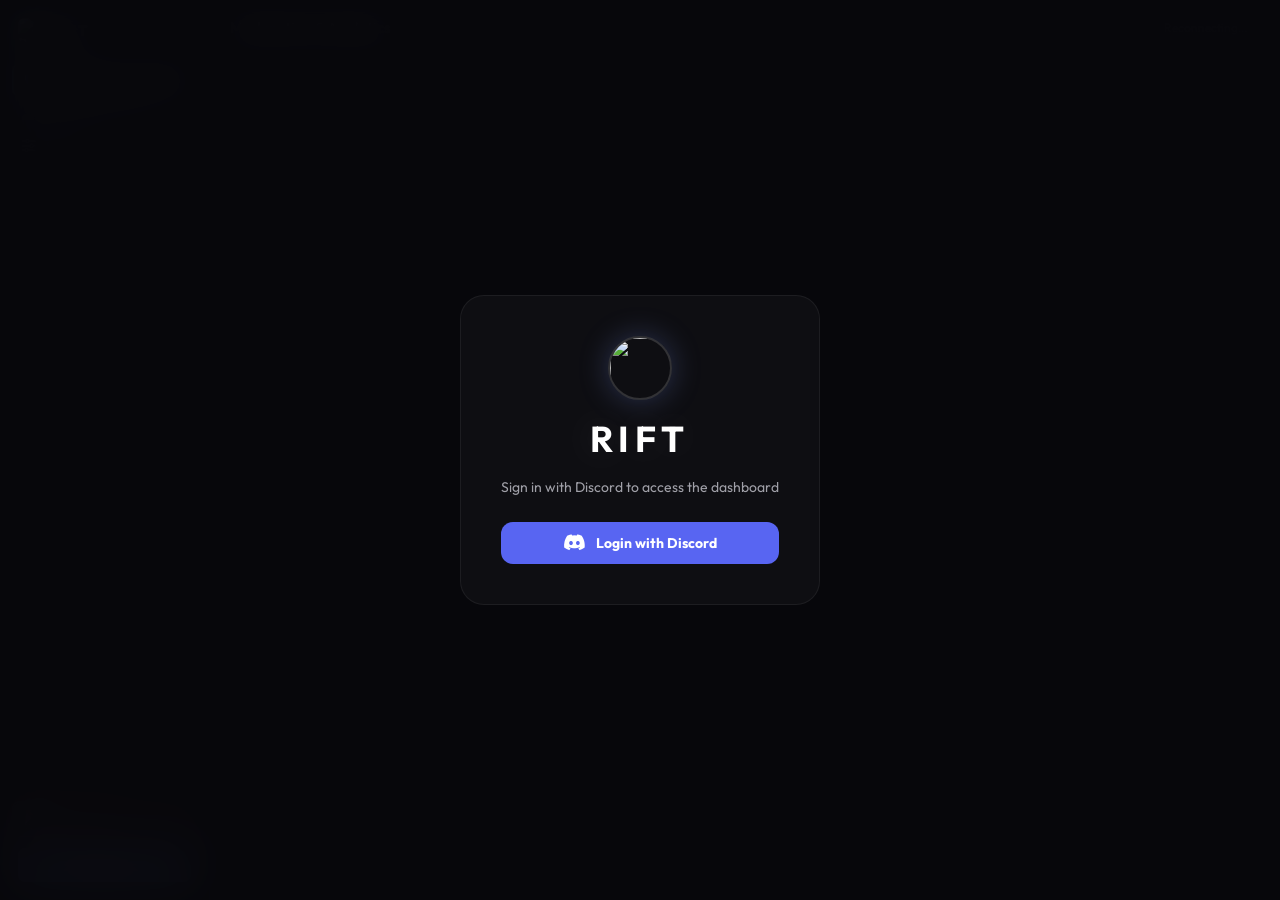
==== commit 1af2b0aa: "initial commit" ====
--- a/index.html
+++ b/index.html
@@ -1,1076 +1,664 @@
 <!DOCTYPE html>
 <html lang="en">
 <head>
-<meta charset="UTF-8">
-<meta name="viewport" content="width=device-width, initial-scale=1.0">
-<title>Rift — Discord Bot</title>
-<link rel="icon" type="image/png" href="https://i.postimg.cc/qR4jqJdK/cropped_circle_image.png">
-<link rel="preconnect" href="https://fonts.googleapis.com">
-<link rel="preconnect" href="https://fonts.gstatic.com" crossorigin>
-<link href="https://fonts.googleapis.com/css2?family=Instrument+Serif:ital@0;1&family=Geist:wght@300;400;500;600;700&family=Permanent+Marker&display=swap" rel="stylesheet">
-<script src="https://cdnjs.cloudflare.com/ajax/libs/gsap/3.12.2/gsap.min.js"></script>
-<script src="https://cdnjs.cloudflare.com/ajax/libs/gsap/3.12.2/ScrollTrigger.min.js"></script>
-<style>
-:root {
-  --bg:      #2A2A34;
-  --section: #0a0a0a;
-  --wire:    rgba(255,255,255,0.07);
-  --wire2:   rgba(255,255,255,0.13);
-  --chalk:   #E3E3ED;
-  --border:  #333339;
-  --glass-from:   #232330;
-  --glass-to:     #17171f;
-  --glass-shadow: inset 0 1px 1px rgba(255,255,255,0.11),
-                  0 1px 4px rgba(0,0,0,0.55),
-                  inset 0 -1px 1px rgba(0,0,0,0.3);
-  --glass-border: rgba(255,255,255,0.06);
-  --discord-bg:   #313338;
-  --discord-msg:  #2b2d31;
-}
-*,*::before,*::after{box-sizing:border-box;margin:0;padding:0;}
-html{scroll-behavior:smooth;}
-body{font-family:'Geist',sans-serif;background:var(--bg);color:var(--chalk);overflow-x:hidden;-webkit-font-smoothing:antialiased;}
-body::after{content:'';position:fixed;inset:0;pointer-events:none;z-index:9999;opacity:.03;
-  background-image:url("data:image/svg+xml,%3Csvg xmlns='http://www.w3.org/2000/svg' width='300' height='300'%3E%3Cfilter id='n'%3E%3CfeTurbulence type='fractalNoise' baseFrequency='.9' numOctaves='4' stitchTiles='stitch'/%3E%3C/filter%3E%3Crect width='300' height='300' filter='url(%23n)'/%3E%3C/svg%3E");}
-
-/* ══════════════════════════════════
-   GLASS BUTTON
-══════════════════════════════════ */
-.glass-btn{
-  position:relative;display:inline-flex;align-items:center;justify-content:center;gap:8px;
-  padding:9px 20px;border-radius:12px;font-family:'Geist',sans-serif;font-size:.84rem;font-weight:500;
-  color:rgba(227,227,237,.72);text-decoration:none;cursor:pointer;
-  border:1px solid var(--glass-border);outline:none;
-  background:linear-gradient(135deg,var(--glass-from),var(--glass-to));
-  box-shadow:var(--glass-shadow);
-  transition:color .25s,border-color .25s,transform .2s;
-  overflow:hidden;-webkit-font-smoothing:antialiased;letter-spacing:-.01em;
-}
-/* top shimmer — z-index:0 so .bi (z-index:1) sits above */
-.glass-btn::before{content:'';position:absolute;inset:0;border-radius:inherit;
-  background:linear-gradient(to bottom,rgba(255,255,255,.038),transparent);
-  opacity:0;transition:opacity .3s;z-index:0;pointer-events:none;}
-/* bottom depth */
-.glass-btn::after{content:'';position:absolute;inset:0;border-radius:inherit;
-  background:linear-gradient(to top,rgba(0,0,0,.32),transparent);z-index:-1;pointer-events:none;}
-/* ── FIX: text wrapper always above pseudo layers ── */
-.glass-btn>.bi,.glass-btn>svg{position:relative;z-index:1;}
-.glass-btn:hover{color:rgba(227,227,237,1);border-color:rgba(255,255,255,.11);}
-.glass-btn:hover::before{opacity:1;}
-
-/* PRIMARY button — light fill, dark text */
-.glass-btn-primary{
-  background:rgba(227,227,237,.92);color:#13131a;font-weight:600;
-  border-color:rgba(255,255,255,.2);
-  box-shadow:inset 0 1px 1px rgba(255,255,255,.52),0 1px 4px rgba(0,0,0,.55),inset 0 -1px 1px rgba(0,0,0,.1);}
-.glass-btn-primary::before{background:linear-gradient(to bottom,rgba(255,255,255,.24),transparent);}
-.glass-btn-primary::after{background:linear-gradient(to top,rgba(0,0,0,.06),transparent);}
-/* PRIMARY hover stays dark text on bright bg */
-.glass-btn-primary:hover{background:rgba(233,233,241,1);color:#0a0a0f;border-color:rgba(255,255,255,.3);}
-
-.glass-btn-lg{padding:13px 28px;border-radius:13px;font-size:.9rem;}
-/* inner content wrapper */
-.bi{display:flex;align-items:center;gap:7px;position:relative;z-index:1;}
-
-/* ══════════════════════════════════
-   NAV
-   FIX: ::before uses z-index:-1 so
-   text always renders above the glass bg
-══════════════════════════════════ */
-#nav{position:fixed;top:0;left:0;right:0;z-index:50;padding:14px 20px;transition:background .4s;}
-#nav.stuck{background:rgba(22,22,28,.95);backdrop-filter:blur(22px);-webkit-backdrop-filter:blur(22px);border-bottom:1px solid var(--border);}
-.nav-inner{max-width:1100px;margin:0 auto;display:flex;align-items:center;justify-content:space-between;}
-.nav-logo{display:flex;align-items:center;gap:9px;text-decoration:none;}
-.nav-logo img{width:28px;height:28px;border-radius:50%;border:1px solid rgba(255,255,255,.12);}
-.nav-logo span{font-family:'Permanent Marker',cursive;font-size:1rem;color:#fff;letter-spacing:.07em;}
-.nav-links{display:flex;align-items:center;gap:4px;}
-
-.nav-link{
-  position:relative;padding:7px 14px;border-radius:10px;
-  font-size:.8rem;font-weight:500;color:rgba(227,227,237,.52);
-  text-decoration:none;transition:color .2s;cursor:pointer;
-  border:none;background:none;font-family:'Geist',sans-serif;letter-spacing:-.005em;
-}
-/* glass bg fades in on hover — z-index:-1 so text stays above */
-.nav-link::before{
-  content:'';position:absolute;inset:0;border-radius:inherit;
-  background:linear-gradient(135deg,var(--glass-from),var(--glass-to));
-  box-shadow:var(--glass-shadow);border:1px solid var(--glass-border);
-  opacity:0;transition:opacity .25s;pointer-events:none;
-  z-index:-1;  /* ← FIX: behind text */
-}
-.nav-link:hover{color:rgba(227,227,237,1);}
-.nav-link:hover::before{opacity:1;}
-
-/* ══════════════════════════════════
-   HERO
-══════════════════════════════════ */
-.hero{position:relative;min-height:100vh;display:flex;flex-direction:column;
-  align-items:center;justify-content:center;padding:100px 28px 72px;text-align:center;overflow:hidden;}
-.hero::before{content:'';position:absolute;inset:0;z-index:1;pointer-events:none;
-  background:radial-gradient(ellipse 110% 80% at 50% 50%,transparent 20%,rgba(42,42,52,.5) 65%,rgba(42,42,52,.92) 100%);}
-.hero>*{position:relative;z-index:2;}
-.hero-scene{position:absolute;inset:0;overflow:hidden;z-index:0;pointer-events:none;}
-.hero-scene-grad{position:absolute;inset:0;
-  background:
-    radial-gradient(ellipse 75% 55% at 12% 22%,rgba(88,55,150,.52),transparent 60%),
-    radial-gradient(ellipse 60% 48% at 88% 72%,rgba(35,75,130,.44),transparent 58%),
-    radial-gradient(ellipse 65% 42% at 50% 95%,rgba(65,35,105,.48),transparent 62%),
-    radial-gradient(ellipse 50% 40% at 5%  80%,rgba(22,62,110,.35),transparent 55%),
-    radial-gradient(ellipse 80% 60% at 95% 10%,rgba(55,30,95,.4), transparent 60%),
-    linear-gradient(160deg,#14102a 0%,#0d1520 40%,#130d22 70%,#0a0a14 100%);
-  filter:hue-rotate(22deg) contrast(118%) saturate(130%) brightness(.72);}
-.hero-scene-canvas{position:absolute;inset:0;width:100%;height:100%;pointer-events:none;}
-
-.live-chip{display:inline-flex;align-items:center;gap:7px;font-size:.68rem;font-weight:600;
-  letter-spacing:.09em;text-transform:uppercase;color:rgba(227,227,237,.58);
-  background:linear-gradient(135deg,var(--glass-from),var(--glass-to));
-  box-shadow:var(--glass-shadow);border:1px solid var(--glass-border);
-  border-radius:99px;padding:5px 14px;margin-bottom:36px;}
-.blinker{width:5px;height:5px;border-radius:50%;background:#4ade80;
-  box-shadow:0 0 6px #4ade80;animation:blink 2.2s ease-in-out infinite;}
-@keyframes blink{0%,100%{opacity:1}50%{opacity:.25}}
-
-.avatar-shell{position:relative;display:inline-flex;margin-bottom:32px;}
-.avatar-shell img{width:88px;height:88px;border-radius:50%;object-fit:cover;position:relative;z-index:1;}
-.avatar-shell::before{content:'';position:absolute;inset:-4px;border-radius:50%;
-  background:conic-gradient(from 0deg,rgba(255,255,255,0) 0deg,rgba(255,255,255,.6) 90deg,
-    rgba(255,255,255,0) 180deg,rgba(255,255,255,.32) 270deg,rgba(255,255,255,0) 360deg);
-  animation:spin 6s linear infinite;z-index:0;}
-.avatar-shell::after{content:'';position:absolute;inset:-2px;border-radius:50%;
-  background:var(--bg);z-index:0;
-  mask:radial-gradient(farthest-side,transparent calc(100% - 3px),black calc(100% - 3px));
-  -webkit-mask:radial-gradient(farthest-side,transparent calc(100% - 3px),black calc(100% - 3px));}
-@keyframes spin{to{transform:rotate(360deg)}}
-
-.rift-word{font-family:'Permanent Marker',cursive;font-size:clamp(5rem,16vw,10rem);
-  line-height:.95;color:#fff;letter-spacing:-.01em;margin-bottom:22px;
-  text-shadow:0 2px 48px rgba(0,0,0,.6),0 0 80px rgba(100,70,180,.25);}
-.hero-sub{font-size:1.05rem;color:rgba(227,227,237,.68);max-width:440px;line-height:1.75;margin-bottom:38px;}
-
-.platform-row{display:flex;flex-wrap:wrap;gap:6px;justify-content:center;margin-bottom:40px;}
-.platform-badge{position:relative;display:inline-flex;align-items:center;gap:6px;
-  font-size:.7rem;font-weight:600;letter-spacing:.03em;padding:5px 12px;border-radius:8px;
-  background:linear-gradient(135deg,var(--glass-from),var(--glass-to));
-  box-shadow:var(--glass-shadow);border:1px solid var(--glass-border);
-  color:rgba(227,227,237,.55);overflow:hidden;transition:color .2s;}
-.platform-badge::before{content:'';position:absolute;inset:0;border-radius:inherit;
-  background:linear-gradient(to bottom,rgba(255,255,255,.025),transparent);pointer-events:none;z-index:-1;}
-.platform-badge:hover{color:rgba(227,227,237,.88);}
-
-.hero-btns{display:flex;flex-wrap:wrap;gap:8px;justify-content:center;margin-bottom:52px;}
-
-.stat-row{display:flex;flex-wrap:wrap;justify-content:center;border-radius:14px;overflow:hidden;
-  background:linear-gradient(135deg,var(--glass-from),var(--glass-to));
-  box-shadow:var(--glass-shadow);border:1px solid var(--glass-border);max-width:480px;width:100%;}
-.stat-item{flex:1;min-width:90px;padding:16px 20px;border-right:1px solid var(--wire);
-  display:flex;flex-direction:column;gap:3px;align-items:center;position:relative;}
-.stat-item:last-child{border-right:none;}
-.stat-item::before{content:'';position:absolute;top:0;left:0;right:0;height:1px;
-  background:linear-gradient(90deg,transparent,rgba(255,255,255,.09),transparent);}
-.stat-n{font-size:1.3rem;font-weight:700;color:#fff;line-height:1;}
-.stat-l{font-size:.6rem;color:rgba(227,227,237,.45);font-weight:500;letter-spacing:.07em;text-transform:uppercase;}
-
-.div-line{height:1px;background:linear-gradient(90deg,transparent,var(--wire2),transparent);}
-
-/* ══════════════════════════════════
-   DARK SECTIONS
-══════════════════════════════════ */
-.dark-section{position:relative;background:var(--section);
-  border-top:1px solid rgba(255,255,255,.04);border-bottom:1px solid rgba(255,255,255,.04);
-  box-shadow:inset 0 1px 1px rgba(255,255,255,.04),0 1px 3px rgba(0,0,0,.4),inset 0 -1px 1px rgba(0,0,0,.2);}
-
-.feats-wrap{max-width:1100px;margin:0 auto;padding:88px 28px;}
-.feats-head{margin-bottom:52px;}
-.kicker{font-size:.67rem;font-weight:700;letter-spacing:.12em;text-transform:uppercase;
-  color:rgba(227,227,237,.52);display:flex;align-items:center;gap:10px;margin-bottom:14px;}
-.kicker::before{content:'';width:18px;height:1px;background:rgba(227,227,237,.32);}
-.feats-title{font-family:'Instrument Serif',serif;font-size:clamp(2rem,4vw,3.2rem);
-  color:#fff;line-height:1.1;font-style:italic;}
-.feats-title em{font-style:normal;color:rgba(227,227,237,.4);}
-
-.cards{display:grid;grid-template-columns:repeat(auto-fill,minmax(295px,1fr));gap:12px;}
-.card{position:relative;background:linear-gradient(145deg,#1a1a1f,#111115);
-  border:1px solid rgba(255,255,255,.05);border-radius:16px;padding:26px;overflow:hidden;
-  box-shadow:inset 0 1px 1px rgba(255,255,255,.065),0 2px 10px rgba(0,0,0,.55),inset 0 -1px 1px rgba(0,0,0,.35);
-  transition:border-color .3s,transform .35s cubic-bezier(.23,1,.32,1);}
-.card::before{content:'';position:absolute;inset:0;border-radius:inherit;
-  background:linear-gradient(to bottom,rgba(255,255,255,.025),transparent 40%);
-  opacity:0;transition:opacity .4s;pointer-events:none;z-index:0;}
-.card::after{content:'';position:absolute;inset:0;border-radius:inherit;
-  background:linear-gradient(to top,rgba(0,0,0,.28),transparent 50%);z-index:0;pointer-events:none;}
-.card>*{position:relative;z-index:1;}
-.card:hover{transform:translateY(-3px) scale(1.004);border-color:rgba(255,255,255,.1);}
-.card:hover::before{opacity:1;}
-.c1::after{background:radial-gradient(ellipse at 0% 0%,rgba(29,185,84,.09),transparent 55%),linear-gradient(to top,rgba(0,0,0,.28),transparent 50%);}
-.c2::after{background:radial-gradient(ellipse at 0% 0%,rgba(76,201,240,.09),transparent 55%),linear-gradient(to top,rgba(0,0,0,.28),transparent 50%);}
-.c3::after{background:radial-gradient(ellipse at 0% 0%,rgba(255,77,109,.09),transparent 55%),linear-gradient(to top,rgba(0,0,0,.28),transparent 50%);}
-.c4::after{background:radial-gradient(ellipse at 0% 0%,rgba(250,204,21,.09),transparent 55%),linear-gradient(to top,rgba(0,0,0,.28),transparent 50%);}
-.c5::after{background:radial-gradient(ellipse at 0% 0%,rgba(167,139,250,.09),transparent 55%),linear-gradient(to top,rgba(0,0,0,.28),transparent 50%);}
-.c6::after{background:radial-gradient(ellipse at 0% 0%,rgba(251,146,60,.09),transparent 55%),linear-gradient(to top,rgba(0,0,0,.28),transparent 50%);}
-.icon-box{width:44px;height:44px;border-radius:11px;display:flex;align-items:center;justify-content:center;
-  margin-bottom:16px;flex-shrink:0;transition:transform .3s ease;
-  box-shadow:inset 0 1px 1px rgba(255,255,255,.08),0 1px 3px rgba(0,0,0,.4);}
-.card:hover .icon-box{transform:rotate(-6deg) scale(1.1);}
-.ib-g{background:rgba(29,185,84,.1); border:1px solid rgba(29,185,84,.2);}
-.ib-b{background:rgba(76,201,240,.1);border:1px solid rgba(76,201,240,.2);}
-.ib-r{background:rgba(255,77,109,.1);border:1px solid rgba(255,77,109,.2);}
-.ib-y{background:rgba(250,204,21,.1);border:1px solid rgba(250,204,21,.2);}
-.ib-p{background:rgba(167,139,250,.1);border:1px solid rgba(167,139,250,.2);}
-.ib-o{background:rgba(251,146,60,.1);border:1px solid rgba(251,146,60,.2);}
-.card-title{font-size:.96rem;font-weight:700;color:#fff;margin-bottom:7px;letter-spacing:-.01em;}
-.card-desc{font-size:.81rem;color:rgba(227,227,237,.5);line-height:1.65;}
-.tags{display:flex;flex-wrap:wrap;gap:5px;margin-top:16px;}
-.tag{font-size:.63rem;font-weight:600;letter-spacing:.04em;padding:2px 9px;border-radius:99px;
-  box-shadow:inset 0 1px 0 rgba(255,255,255,.08);}
-.tg{background:rgba(29,185,84,.1); color:#4ade80; border:1px solid rgba(29,185,84,.18);}
-.tb{background:rgba(76,201,240,.1);color:#67e8f9;border:1px solid rgba(76,201,240,.18);}
-.tr{background:rgba(255,77,109,.1);color:#ff8fa3;border:1px solid rgba(255,77,109,.18);}
-.ty{background:rgba(250,204,21,.1);color:#fde047;border:1px solid rgba(250,204,21,.18);}
-.tp{background:rgba(167,139,250,.1);color:#c4b5fd;border:1px solid rgba(167,139,250,.18);}
-.to{background:rgba(251,146,60,.1);color:#fda97a;border:1px solid rgba(251,146,60,.18);}
-
-/* ══════════════════════════════════
-   DISCORD MESSAGE MOCKUPS
-   (interactive, evict-style)
-══════════════════════════════════ */
-.demos-section{background:var(--bg);padding:88px 28px;}
-.demos-inner{max-width:1100px;margin:0 auto;}
-.demos-grid{display:grid;grid-template-columns:repeat(auto-fill,minmax(320px,1fr));gap:16px;margin-top:52px;}
-
-/* Discord channel window */
-.discord-window{
-  position:relative;
-  background:#313338;
-  border-radius:16px;
-  overflow:hidden;
-  border:1px solid rgba(255,255,255,.06);
-  box-shadow:inset 0 1px 1px rgba(255,255,255,.055),0 4px 24px rgba(0,0,0,.55),inset 0 -1px 1px rgba(0,0,0,.35);
-  transition:transform .35s cubic-bezier(.23,1,.32,1),border-color .3s;
-  cursor:default;
-}
-.discord-window:hover{transform:translateY(-4px) scale(1.005);border-color:rgba(255,255,255,.1);}
-
-/* titlebar */
-.dw-bar{
-  background:#2b2d31;
-  border-bottom:1px solid rgba(0,0,0,.3);
-  padding:10px 14px;
-  display:flex;align-items:center;gap:8px;
-}
-.dw-dots{display:flex;gap:5px;}
-.dw-dot{width:10px;height:10px;border-radius:50%;}
-.dw-dot-r{background:#f23f43;}
-.dw-dot-y{background:#f0b232;}
-.dw-dot-g{background:#23a55a;}
-.dw-channel{font-size:.75rem;color:rgba(255,255,255,.4);font-weight:500;display:flex;align-items:center;gap:5px;margin-left:4px;}
-.dw-channel svg{opacity:.5;}
-
-/* messages area */
-.dw-messages{padding:14px 14px 12px;display:flex;flex-direction:column;gap:2px;min-height:160px;}
-
-/* single message row */
-.dm-row{display:flex;align-items:flex-start;gap:10px;padding:3px 6px;border-radius:4px;transition:background .15s;}
-.dm-row:hover{background:rgba(0,0,0,.06);}
-.dm-avatar{width:36px;height:36px;border-radius:50%;object-fit:cover;flex-shrink:0;margin-top:1px;}
-.dm-avatar-placeholder{width:36px;height:36px;border-radius:50%;flex-shrink:0;margin-top:1px;
-  background:linear-gradient(135deg,#5865f2,#4752c4);display:flex;align-items:center;justify-content:center;font-size:.75rem;font-weight:700;color:#fff;}
-.dm-body{flex:1;min-width:0;}
-.dm-header{display:flex;align-items:center;gap:6px;margin-bottom:2px;}
-.dm-name{font-size:.87rem;font-weight:600;color:#fff;}
-.dm-name-user{color:#dde8ff;}
-.dm-time{font-size:.7rem;color:rgba(255,255,255,.28);}
-/* APP badge (evict-style) */
-.dm-app-badge{
-  display:inline-flex;align-items:center;gap:2px;
-  background:rgba(227,227,237,.22);border-radius:3px;
-  padding:1px 5px;font-size:.6rem;font-weight:700;letter-spacing:.04em;color:#fff;
-  text-transform:uppercase;
-}
-.dm-app-badge svg{opacity:.8;}
-.dm-text{font-size:.84rem;color:rgba(220,220,228,.9);line-height:1.5;word-break:break-word;}
-.dm-text code{background:rgba(0,0,0,.3);border-radius:3px;padding:1px 5px;font-family:monospace;font-size:.8rem;color:#e0e0f0;}
-
-/* Embed (evict-style left-border embed) */
-.dm-embed{
-  margin-top:6px;
-  background:rgba(0,0,0,.22);
-  border-left:4px solid var(--chalk);
-  border-radius:0 6px 6px 0;
-  padding:10px 12px;
-}
-.dm-embed.embed-green{border-left-color:#4ade80;}
-.dm-embed.embed-red  {border-left-color:#f23f43;}
-.dm-embed.embed-blue {border-left-color:#5865f2;}
-.dm-embed.embed-yellow{border-left-color:#f0b232;}
-.dm-embed.embed-purple{border-left-color:#a78bfa;}
-
-.dm-embed-title{font-size:.82rem;font-weight:600;color:#fff;margin-bottom:4px;display:flex;align-items:center;gap:6px;}
-.dm-embed-desc{font-size:.78rem;color:rgba(210,210,220,.75);line-height:1.55;}
-.dm-embed-desc .mention{color:var(--chalk);background:rgba(227,227,237,.15);border-radius:3px;padding:0 3px;}
-.dm-embed-field{margin-top:8px;}
-.dm-embed-field-name{font-size:.72rem;font-weight:600;color:rgba(255,255,255,.7);margin-bottom:2px;text-transform:uppercase;letter-spacing:.04em;}
-.dm-embed-field-val{font-size:.78rem;color:rgba(210,210,220,.7);}
-
-/* inline fields grid */
-.dm-embed-fields{display:grid;grid-template-columns:1fr 1fr;gap:6px;margin-top:8px;}
-.dm-embed-fields .dm-embed-field{margin-top:0;}
-
-/* Discord-style component button row */
-.dm-components{margin-top:8px;display:flex;flex-wrap:wrap;gap:6px;}
-.dm-btn{
-  display:inline-flex;align-items:center;gap:5px;
-  font-size:.78rem;font-weight:500;padding:5px 12px;border-radius:4px;
-  cursor:pointer;border:none;font-family:'Geist',sans-serif;
-  transition:filter .15s,transform .1s;
-}
-.dm-btn:hover{filter:brightness(1.18);}
-.dm-btn:active{transform:scale(.97);}
-.dm-btn-primary{background:#5865f2;color:#fff;}
-.dm-btn-secondary{background:#4e5058;color:#fff;}
-.dm-btn-danger{background:#da373c;color:#fff;}
-.dm-btn-success{background:#248046;color:#fff;}
-
-/* Typing indicator */
-.dm-typing{
-  display:flex;align-items:center;gap:7px;
-  padding:4px 8px;font-size:.72rem;color:rgba(255,255,255,.4);
-}
-.dm-typing-dots{display:flex;gap:3px;align-items:center;}
-.dm-typing-dots span{width:5px;height:5px;border-radius:50%;background:rgba(255,255,255,.4);
-  animation:tdot 1.4s ease-in-out infinite;}
-.dm-typing-dots span:nth-child(2){animation-delay:.2s;}
-.dm-typing-dots span:nth-child(3){animation-delay:.4s;}
-@keyframes tdot{0%,80%,100%{transform:scale(.7);opacity:.4}40%{transform:scale(1);opacity:1}}
-
-/* input bar */
-.dw-input{
-  background:#383a40;border-top:1px solid rgba(0,0,0,.2);
-  padding:8px 12px;display:flex;align-items:center;gap:8px;
-}
-.dw-input-field{
-  flex:1;background:#404249;border-radius:8px;padding:7px 12px;
-  font-size:.78rem;color:rgba(255,255,255,.6);display:flex;align-items:center;gap:6px;
-  border:1px solid rgba(255,255,255,.06);
-}
-.dw-input-field svg{flex-shrink:0;opacity:.4;}
-
-/* ══════════════════════════════════
-   CTA
-══════════════════════════════════ */
-.cta-wrap{padding:0 28px 88px;}
-.cta-box{max-width:680px;margin:0 auto;background:linear-gradient(145deg,#1a1a1f,#111115);
-  border:1px solid rgba(255,255,255,.06);border-radius:20px;padding:56px 44px;text-align:center;
-  position:relative;overflow:hidden;
-  box-shadow:inset 0 1px 1px rgba(255,255,255,.065),0 4px 40px rgba(0,0,0,.65),inset 0 -1px 1px rgba(0,0,0,.4);}
-.cta-box::before{content:'';position:absolute;top:0;left:0;right:0;height:1px;
-  background:linear-gradient(90deg,transparent,rgba(255,255,255,.1),transparent);}
-.cta-box::after{content:'';position:absolute;top:-100px;left:50%;transform:translateX(-50%);
-  width:400px;height:250px;background:radial-gradient(ellipse,rgba(255,255,255,.038),transparent 65%);pointer-events:none;}
-.cta-title{font-family:'Instrument Serif',serif;font-style:italic;
-  font-size:clamp(1.7rem,3.5vw,2.5rem);color:#fff;line-height:1.15;margin-bottom:10px;}
-.cta-sub{font-size:.87rem;color:rgba(227,227,237,.52);margin-bottom:32px;}
-.cta-btns{display:flex;flex-wrap:wrap;gap:8px;justify-content:center;}
-
-/* ══════════════════════════════════
-   FOOTER
-   FIX: same z-index:-1 on ::before
-══════════════════════════════════ */
-footer{border-top:1px solid var(--wire);padding:32px 28px 40px;background:var(--bg);}
-.foot-inner{max-width:1100px;margin:0 auto;}
-.foot-top{display:flex;flex-wrap:wrap;align-items:center;justify-content:space-between;gap:20px;margin-bottom:24px;}
-.foot-links{display:flex;gap:5px;}
-.foot-links a,.foot-links button{
-  position:relative;padding:5px 12px;border-radius:8px;
-  font-size:.78rem;font-weight:500;color:rgba(227,227,237,.44);
-  text-decoration:none;cursor:pointer;border:none;background:none;
-  font-family:'Geist',sans-serif;transition:color .2s;
-}
-.foot-links a::before,.foot-links button::before{
-  content:'';position:absolute;inset:0;border-radius:inherit;
-  background:linear-gradient(135deg,var(--glass-from),var(--glass-to));
-  box-shadow:var(--glass-shadow);border:1px solid var(--glass-border);
-  opacity:0;transition:opacity .2s;pointer-events:none;
-  z-index:-1;  /* ← FIX */
-}
-.foot-links a:hover,.foot-links button:hover{color:rgba(227,227,237,1);}
-.foot-links a:hover::before,.foot-links button:hover::before{opacity:1;}
-
-.credits-bar{background:linear-gradient(135deg,var(--glass-from),var(--glass-to));
-  box-shadow:var(--glass-shadow);border:1px solid var(--glass-border);border-radius:12px;
-  padding:14px 18px;display:flex;flex-wrap:wrap;align-items:center;justify-content:space-between;
-  gap:14px;position:relative;overflow:hidden;}
-.credits-bar::before{content:'';position:absolute;top:0;left:0;right:0;height:1px;
-  background:linear-gradient(90deg,transparent,rgba(255,255,255,.09),transparent);z-index:0;}
-.credit-person{display:flex;align-items:center;gap:9px;}
-.credit-person .av{position:relative;}
-.credit-person .av img{width:28px;height:28px;border-radius:50%;object-fit:cover;display:block;}
-.credit-person .av .dot{position:absolute;bottom:0;right:0;width:8px;height:8px;border-radius:50%;border:2px solid #17171f;}
-.credit-person>span{font-size:.82rem;color:var(--chalk);position:relative;z-index:1;}
-.credit-person .role{font-size:.71rem;color:rgba(227,227,237,.42);}
-.ds-online{background:#23a55a!important;}.ds-idle{background:#f0b232!important;}
-.ds-dnd{background:#f23f43!important;}.ds-offline{background:#454950!important;}
-
-.tgg{filter:brightness(.8) saturate(.85);transition:filter .3s,transform .3s;}
-.tgg:hover{filter:brightness(1) saturate(1.1);transform:scale(1.02);}
-
-/* ══════════════════════════════════
-   MODALS
-══════════════════════════════════ */
-.modal-bg{position:fixed;inset:0;background:rgba(0,0,0,.82);
-  backdrop-filter:blur(12px);-webkit-backdrop-filter:blur(12px);
-  z-index:9999;display:none;opacity:0;transition:opacity .25s;}
-.modal-bg.open{display:flex;}
-.modal-panel{background:linear-gradient(145deg,#1c1c24,#131318);border:1px solid rgba(255,255,255,.08);
-  border-radius:18px;padding:32px;width:100%;max-height:85vh;overflow-y:auto;position:relative;
-  box-shadow:inset 0 1px 1px rgba(255,255,255,.07),0 8px 48px rgba(0,0,0,.75),inset 0 -1px 1px rgba(0,0,0,.35);
-  transform:scale(.95);transition:transform .25s;}
-.modal-bg.visible .modal-panel{transform:scale(1);}
-.modal-close{position:absolute;top:14px;right:14px;
-  background:linear-gradient(135deg,var(--glass-from),var(--glass-to));
-  border:1px solid var(--glass-border);box-shadow:var(--glass-shadow);
-  border-radius:8px;color:rgba(227,227,237,.48);cursor:pointer;padding:5px;
-  display:flex;align-items:center;justify-content:center;transition:color .2s;}
-.modal-close:hover{color:#fff;}
-.modal-title{font-family:'Instrument Serif',serif;font-style:italic;font-size:1.75rem;color:#fff;margin-bottom:22px;}
-
-#stars-canvas{position:fixed;inset:0;z-index:0;pointer-events:none;opacity:.38;}
-.rv{opacity:0;transform:translateY(20px);transition:opacity .7s cubic-bezier(.23,1,.32,1),transform .7s cubic-bezier(.23,1,.32,1);}
-.rv.on{opacity:1;transform:none;}
-.widget-section{display:flex;justify-content:center;padding:0 28px 64px;background:var(--section);}
-</style>
-<base target="_blank">
+    <meta charset="UTF-8">
+    <meta name="viewport" content="width=device-width, initial-scale=1.0">
+    <title>Rift Dashboard</title>
+    <link rel="icon" type="image/png" href="https://i.postimg.cc/qR4jqJdK/cropped_circle_image.png">
+    <link rel="stylesheet" href="assets/css/dashboard.css">
+    <link href="https://cdnjs.cloudflare.com/ajax/libs/font-awesome/6.4.0/css/all.min.css" rel="stylesheet">
+    <link href="https://fonts.googleapis.com/css2?family=Outfit:wght@300;400;500;600;700&family=Inter:wght@300;400;500;600;700&family=Space+Grotesk:wght@300;400;500;600;700&family=JetBrains+Mono:wght@400;500;600&family=DM+Sans:wght@300;400;500;600;700&display=swap" rel="stylesheet">
 </head>
-<body>
-
-<canvas id="stars-canvas"></canvas>
-
-<!-- NAV — text wrapped in spans so z-index applies correctly -->
-<nav id="nav">
-  <div class="nav-inner">
-    <a href="#" class="nav-logo" target="_self">
-      <img src="https://i.postimg.cc/D0DrrFt3/110c46fc7f5cf0c4e29f872107d7bf97.png" alt="Rift">
-      <span>RIFT</span>
-    </a>
-    <div class="nav-links">
-      <a href="#features" class="nav-link" target="_self"><span>Features</span></a>
-      <a href="https://docs.rift.baby" class="nav-link"><span>Docs</span></a>
-      <a href="/dashboard" class="nav-link" target="_self"><span>Dashboard</span></a>
-      <a href="https://discord.com/oauth2/authorize?client_id=1329184069426348052&permissions=5076723787231222&integration_type=0&scope=bot"
-         class="glass-btn glass-btn-primary" style="border-radius:10px;padding:8px 16px;font-size:.8rem;">
-        <span class="bi">
-          <svg width="13" height="13" viewBox="0 0 24 24" fill="currentColor"><path d="M20.317 4.37a19.791 19.791 0 00-4.885-1.515.074.074 0 00-.079.037c-.21.375-.444.864-.608 1.25a18.27 18.27 0 00-5.487 0 12.64 12.64 0 00-.617-1.25.077.077 0 00-.079-.037A19.736 19.736 0 003.677 4.37a.07.07 0 00-.032.027C.533 9.046-.32 13.58.099 18.057a.082.082 0 00.031.057 19.9 19.9 0 005.993 3.03.078.078 0 00.084-.028c.462-.63.874-1.295 1.226-1.994a.076.076 0 00-.041-.106 13.107 13.107 0 01-1.872-.892.077.077 0 01-.008-.128 10.2 10.2 0 00.372-.292.074.074 0 01.077-.01c3.928 1.793 8.18 1.793 12.062 0a.074.074 0 01.078.01c.12.098.246.198.373.292a.077.077 0 01-.006.127 12.299 12.299 0 01-1.873.892.077.077 0 00-.041.107c.36.698.772 1.362 1.225 1.993a.076.076 0 00.084.028 19.839 19.839 0 006.002-3.03.077.077 0 00.032-.054c.5-5.177-.838-9.674-3.549-13.66a.061.061 0 00-.031-.03z"/></svg>
-          Add to Server
-        </span>
-      </a>
+<body class="dark-theme">
+    <canvas id="dashboard-stars-canvas"></canvas>
+
+    <div class="glass-container">
+        <nav class="sidebar" id="sidebar">
+            <!-- Mobile header inside sidebar -->
+            <div class="sidebar-header">
+                <div class="logo">
+                    <img src="https://i.postimg.cc/D0DrrFt3/110c46fc7f5cf0c4e29f872107d7bf97.png" alt="Rift Logo" class="sidebar-logo-img">
+                    <span>RIFT</span>
+                </div>
+                <button class="sidebar-close" id="sidebarClose" onclick="closeSidebar()">
+                    <i class="fa-solid fa-xmark"></i>
+                </button>
+            </div>
+            
+            <ul class="nav-links">
+                <li class="active" data-tab="moderation">
+                    <i class="fa-solid fa-shield-halved"></i>
+                    <span>Moderation & Analytics</span>
+                </li>
+                <li data-tab="verification">
+                    <i class="fa-solid fa-user-check"></i>
+                    <span>Verification Logs</span>
+                </li>
+                <li data-tab="settings">
+                    <i class="fa-solid fa-sliders"></i>
+                    <span>Settings</span>
+                </li>
+            </ul>
+
+            <!-- Ko-fi tip button -->
+            <a href="https://ko-fi.com/fenruko" target="_blank" class="kofi-btn" title="Support Rift on Ko-fi">
+                <img src="https://storage.ko-fi.com/cdn/cup-border.png" class="kofi-icon" alt="Ko-fi">
+                <span>Support Rift</span>
+            </a>
+
+            <div class="sidebar-footer">
+                <div class="user-card" id="userCard">
+                    <button class="login-btn" onclick="login()">
+                        <i class="fa-brands fa-discord"></i> Login
+                    </button>
+                </div>
+            </div>
+        </nav>
+
+        <main class="main-content">
+            <!-- Sidebar overlay for mobile -->
+            <div class="sidebar-overlay" id="sidebarOverlay" onclick="closeSidebar()"></div>
+
+            <header class="top-bar">
+                <div class="top-bar-left">
+                    <button class="hamburger" id="hamburgerBtn" onclick="openSidebar()">
+                        <i class="fa-solid fa-bars"></i>
+                    </button>
+                    <h1 id="activeTabTitle">Moderation & Analytics</h1>
+                </div>
+                <div class="system-status">
+                    <span class="status-indicator online"></span>
+                    <span id="connectionStatus">Connected</span>
+                </div>
+            </header>
+
+            <!-- Mobile bottom nav — main tab switcher on mobile -->
+            <nav class="mobile-tab-bar" id="mobileTabBar">
+                <button class="mobile-tab active" data-maintab="moderation" onclick="mobileSwitchTab('moderation',this)">
+                    <i class="fa-solid fa-shield-halved"></i>
+                    <span>Mod</span>
+                </button>
+                <button class="mobile-tab" data-maintab="verification" onclick="mobileSwitchTab('verification',this)">
+                    <i class="fa-solid fa-user-check"></i>
+                    <span>Verify</span>
+                </button>
+                <button class="mobile-tab" data-maintab="settings" onclick="mobileSwitchTab('settings',this)">
+                    <i class="fa-solid fa-sliders"></i>
+                    <span>Settings</span>
+                </button>
+            </nav>
+
+            <div class="content-scroll-area">                <!-- ══════════════════════════════════════ -->
+                <!--  MODERATION TAB                        -->
+                <!-- ══════════════════════════════════════ -->
+                <section id="moderation" class="tab-pane active">                     </div>
+
+                    </div>
+                </section>
+
+                <!-- ══════════════════════════════════════ -->
+                <!--  MODERATION TAB                        -->
+                <!-- ══════════════════════════════════════ -->
+                <section id="moderation" class="tab-pane">
+                    <div class="mod-layout">
+
+                        <!-- LEFT COLUMN -->
+                        <div class="mod-left">
+
+                            <!-- Server selector for moderation -->
+                            <div class="mod-server-row">
+                                <div class="tab-guild-dropdown" id="modGuildDropdown">
+                                    <div class="tab-guild-selected" id="modGuildSelected" onclick="toggleTabGuildDropdown('mod')">
+                                        <i class="fa-solid fa-server"></i>
+                                        <span id="modGuildLabel">Select a Server</span>
+                                        <i class="fa-solid fa-chevron-down"></i>
+                                    </div>
+                                    <div class="tab-guild-menu hidden" id="modGuildMenu"></div>
+                                </div>
+                            </div>
+
+                            <!-- Overview Stats -->
+                            <div class="mod-stats-row" id="modStatsRow">
+                                <div class="mod-stat-card glass">
+                                    <i class="fa-solid fa-gavel"></i>
+                                    <div><span class="mod-stat-val" id="modTotalCases">—</span><span class="mod-stat-label">Total Cases</span></div>
+                                </div>
+                                <div class="mod-stat-card glass">
+                                    <i class="fa-solid fa-triangle-exclamation"></i>
+                                    <div><span class="mod-stat-val" id="modTotalWarns">—</span><span class="mod-stat-label">Warns</span></div>
+                                </div>
+                                <div class="mod-stat-card glass">
+                                    <i class="fa-solid fa-hammer"></i>
+                                    <div><span class="mod-stat-val" id="modTotalBans">—</span><span class="mod-stat-label">Bans</span></div>
+                                </div>
+                                <div class="mod-stat-card glass">
+                                    <i class="fa-solid fa-clock"></i>
+                                    <div><span class="mod-stat-val" id="modTotalTimeouts">—</span><span class="mod-stat-label">Timeouts</span></div>
+                                </div>
+                                <div class="mod-stat-card glass">
+                                    <i class="fa-solid fa-shoe-prints"></i>
+                                    <div><span class="mod-stat-val" id="modTotalKicks">—</span><span class="mod-stat-label">Kicks</span></div>
+                                </div>
+                            </div>
+
+                            <!-- Activity chart -->
+                            <div class="glass mod-activity-card">
+                                <div class="mod-section-header">
+                                    <span class="mod-section-label"><i class="fa-solid fa-chart-bar"></i> 7-Day Activity</span>
+                                </div>
+                                <canvas id="modActivityChart" height="100"></canvas>
+                            </div>
+
+                            <!-- User Lookup -->
+                            <div class="glass mod-lookup-card">
+                                <div class="mod-section-header">
+                                    <span class="mod-section-label"><i class="fa-solid fa-user-magnifying-glass"></i> User Lookup</span>
+                                </div>
+                                <div class="mod-search-row">
+                                    <div class="mod-search-wrap">
+                                        <i class="fa-solid fa-magnifying-glass"></i>
+                                        <input type="text" id="modUserInput" placeholder="@mention, ID, or username..." autocomplete="off">
+                                        <div class="mod-autocomplete hidden" id="modAutocomplete"></div>
+                                    </div>
+                                    <button class="mod-lookup-btn" onclick="lookupUser()">
+                                        <i class="fa-solid fa-search"></i> Lookup
+                                    </button>
+                                </div>
+
+                                <!-- User profile result -->
+                                <div id="modUserProfile" class="mod-user-profile hidden">
+                                    <div class="mod-user-header">
+                                        <img id="modUserAvatar" src="" alt="" class="mod-user-avatar">
+                                        <div class="mod-user-info">
+                                            <div class="mod-user-name-row">
+                                                <span class="mod-user-display" id="modUserDisplay"></span>
+                                                <span class="mod-user-tag" id="modUserTag"></span>
+                                                <span class="mod-user-id" id="modUserId"></span>
+                                            </div>
+                                            <div class="mod-user-badges" id="modUserBadges"></div>
+                                            <div class="mod-user-dates" id="modUserDates"></div>
+                                        </div>
+                                    </div>
+
+                                    <!-- Roles strip -->
+                                    <div class="mod-user-roles" id="modUserRoles"></div>
+
+                                    <!-- Warn/history tabs -->
+                                    <div class="mod-user-tabs">
+                                        <button class="mod-user-tab active" data-panel="warns" onclick="switchUserTab('warns',this)">
+                                            <i class="fa-solid fa-triangle-exclamation"></i> Warnings <span class="mod-tab-count" id="modWarnCount"></span>
+                                        </button>
+                                        <button class="mod-user-tab" data-panel="history" onclick="switchUserTab('history',this)">
+                                            <i class="fa-solid fa-clock-rotate-left"></i> History
+                                        </button>
+                                        <button class="mod-user-tab" data-panel="notes" onclick="switchUserTab('notes',this)">
+                                            <i class="fa-solid fa-note-sticky"></i> Notes <span class="mod-tab-count" id="modNoteCount"></span>
+                                        </button>
+                                    </div>
+                                    <div id="modUserPanelWarns" class="mod-user-panel active">
+                                        <div id="modWarnsList" class="mod-warns-list"></div>
+                                    </div>
+                                    <div id="modUserPanelHistory" class="mod-user-panel">
+                                        <div id="modHistoryList" class="mod-history-list"></div>
+                                    </div>
+                                    <div id="modUserPanelNotes" class="mod-user-panel">
+                                        <div id="modNotesList" class="mod-notes-list"></div>
+                                        <div class="mod-add-note-row">
+                                            <input type="text" id="modNoteInput" placeholder="Add a note..." class="mod-note-input">
+                                            <button onclick="addNote()" class="mod-note-btn"><i class="fa-solid fa-plus"></i></button>
+                                        </div>
+                                    </div>
+                                </div>
+                            </div>
+                        </div>
+
+                        <!-- RIGHT COLUMN -->
+                        <div class="mod-right">
+
+                            <!-- Action Panel -->
+                            <div class="glass mod-action-card">
+                                <div class="mod-section-header">
+                                    <span class="mod-section-label"><i class="fa-solid fa-bolt"></i> Quick Actions</span>
+                                </div>
+
+                                <div class="mod-target-row">
+                                    <span class="mod-target-label">Target:</span>
+                                    <div class="mod-target-display" id="modActionTarget" onclick="document.getElementById('modUserInput').focus()">
+                                        No user selected
+                                    </div>
+                                </div>
+
+                                <!-- Action buttons grid -->
+                                <div class="mod-action-grid">
+                                    <button class="mod-action-btn warn"     onclick="openActionModal('warn')">
+                                        <i class="fa-solid fa-triangle-exclamation"></i> Warn
+                                    </button>
+                                    <button class="mod-action-btn timeout"  onclick="openActionModal('timeout')">
+                                        <i class="fa-solid fa-clock"></i> Timeout
+                                    </button>
+                                    <button class="mod-action-btn kick"     onclick="openActionModal('kick')">
+                                        <i class="fa-solid fa-shoe-prints"></i> Kick
+                                    </button>
+                                    <button class="mod-action-btn ban"      onclick="openActionModal('ban')">
+                                        <i class="fa-solid fa-hammer"></i> Ban
+                                    </button>
+                                    <button class="mod-action-btn unban"    onclick="openActionModal('unban')">
+                                        <i class="fa-solid fa-unlock"></i> Unban
+                                    </button>
+                                    <button class="mod-action-btn untimeout" onclick="openActionModal('untimeout')">
+                                        <i class="fa-solid fa-clock-rotate-left"></i> Untimeout
+                                    </button>
+                                    <button class="mod-action-btn role-add" onclick="openActionModal('role_add')">
+                                        <i class="fa-solid fa-circle-plus"></i> Add Role
+                                    </button>
+                                    <button class="mod-action-btn role-remove" onclick="openActionModal('role_remove')">
+                                        <i class="fa-solid fa-circle-minus"></i> Remove Role
+                                    </button>
+                                    <button class="mod-action-btn nick"     onclick="openActionModal('nick')">
+                                        <i class="fa-solid fa-pen"></i> Nickname
+                                    </button>
+                                    <button class="mod-action-btn clearwarns" onclick="openActionModal('clearwarns')">
+                                        <i class="fa-solid fa-eraser"></i> Clear Warns
+                                    </button>
+                                    <button class="mod-action-btn forcenick" onclick="openActionModal('forcenick')">
+                                        <i class="fa-solid fa-lock"></i> Force Nick
+                                    </button>
+                                    <button class="mod-action-btn forcenick-reset" onclick="openActionModal('forcenick_reset')">
+                                        <i class="fa-solid fa-lock-open"></i> Release Nick
+                                    </button>
+                                </div>
+                            </div>
+
+                            <!-- Ban list -->
+                            <div class="glass mod-bans-card">
+                                <div class="mod-section-header">
+                                    <span class="mod-section-label"><i class="fa-solid fa-ban"></i> Ban List</span>
+                                    <button class="btn-icon btn-sm" onclick="loadBanList()" title="Refresh">
+                                        <i class="fa-solid fa-rotate-right"></i>
+                                    </button>
+                                </div>
+                                <div class="mod-bans-search">
+                                    <input type="text" id="banSearchInput" placeholder="Search bans..." oninput="filterBans(this.value)">
+                                </div>
+                                <div id="modBanList" class="mod-ban-list">
+                                    <div class="loading-shimmer"></div>
+                                </div>
+                            </div>
+
+                            <!-- Top moderators -->
+                            <div class="glass mod-leaderboard-card">
+                                <div class="mod-section-label"><i class="fa-solid fa-star"></i> Top Moderators</div>
+                                <div id="modTopMods" class="mod-top-mods">
+                                    <div class="loading-shimmer"></div>
+                                </div>
+                            </div>
+                        </div>
+
+                        <!-- FULL-WIDTH LOG -->
+                        <div class="mod-log-section glass">
+                            <div class="mod-section-header mod-log-header">
+                                <span class="mod-section-label"><i class="fa-solid fa-scroll"></i> Mod Log</span>
+                                <div class="mod-log-filters">
+                                    <select id="modLogTypeFilter" onchange="applyLogFilters()" class="mod-filter-select">
+                                        <option value="">All Actions</option>
+                                        <option value="ban">Bans</option>
+                                        <option value="kick">Kicks</option>
+                                        <option value="warn">Warns</option>
+                                        <option value="timeout">Timeouts</option>
+                                        <option value="unban">Unbans</option>
+                                        <option value="note">Notes</option>
+                                    </select>
+                                    <input type="text" id="modLogUserFilter" placeholder="Filter by user..." class="mod-filter-input" oninput="debounceLogFilter()">
+                                    <button class="mod-filter-clear" onclick="clearLogFilters()">
+                                        <i class="fa-solid fa-xmark"></i> Clear
+                                    </button>
+                                </div>
+                            </div>
+                            <div id="modLogList" class="mod-log-list">
+                                <div class="loading-shimmer"></div>
+                            </div>
+                            <div class="mod-log-pagination">
+                                <button class="mod-page-btn" id="modLogPrev" onclick="changeLogPage(-1)" disabled>
+                                    <i class="fa-solid fa-chevron-left"></i> Prev
+                                </button>
+                                <span id="modLogPageInfo">Page 1</span>
+                                <button class="mod-page-btn" id="modLogNext" onclick="changeLogPage(1)">
+                                    Next <i class="fa-solid fa-chevron-right"></i>
+                                </button>
+                            </div>
+                        </div>
+
+                        <!-- FULL-WIDTH SERVER ANALYTICS -->
+                        <div class="analytics-section glass">
+                            <div class="analytics-header">
+                                <span class="mod-section-label"><i class="fa-solid fa-chart-line"></i> Server Analytics</span>
+                                <div class="analytics-server-info" id="analyticsServerInfo"></div>
+                                <div class="analytics-range-btns">
+                                    <button class="analytics-range-btn active" data-days="7"  onclick="setAnalyticsRange(7, this)">7D</button>
+                                    <button class="analytics-range-btn"        data-days="14" onclick="setAnalyticsRange(14,this)">14D</button>
+                                </div>
+                            </div>
+                            <div class="analytics-stats-row" id="analyticsStatsRow">
+                                <div class="analytics-stat-card">
+                                    <i class="fa-solid fa-users"></i>
+                                    <div><span class="analytics-stat-val" id="anaMembers">—</span><span class="analytics-stat-label">Members</span></div>
+                                </div>
+                                <div class="analytics-stat-card">
+                                    <i class="fa-solid fa-circle" style="color:#23a559"></i>
+                                    <div><span class="analytics-stat-val" id="anaOnline">—</span><span class="analytics-stat-label">Online</span></div>
+                                </div>
+                                <div class="analytics-stat-card">
+                                    <i class="fa-solid fa-arrow-right-to-bracket"></i>
+                                    <div><span class="analytics-stat-val" id="anaJoins">—</span><span class="analytics-stat-label">Joins (7d)</span></div>
+                                </div>
+                                <div class="analytics-stat-card">
+                                    <i class="fa-solid fa-arrow-right-from-bracket"></i>
+                                    <div><span class="analytics-stat-val" id="anaLeaves">—</span><span class="analytics-stat-label">Leaves (7d)</span></div>
+                                </div>
+                                <div class="analytics-stat-card">
+                                    <i class="fa-solid fa-message"></i>
+                                    <div><span class="analytics-stat-val" id="anaMessages">—</span><span class="analytics-stat-label">Messages (7d)</span></div>
+                                </div>
+                            </div>
+                            <div class="analytics-charts-grid">
+                                <div class="analytics-chart-card">
+                                    <div class="analytics-chart-label">Members</div>
+                                    <canvas id="anaJoinChart" height="120"></canvas>
+                                </div>
+                                <div class="analytics-chart-card">
+                                    <div class="analytics-chart-label">Messages</div>
+                                    <canvas id="anaMsgChart" height="120"></canvas>
+                                </div>
+                            </div>
+                        </div>
+
+                    </div>
+                </section>
+                
+                <!-- ══════════════════════════════════════ -->
+                <!--  VERIFICATION TAB                       -->
+                <!-- ══════════════════════════════════════ -->
+                <section id="verification" class="tab-pane">
+                    <div class="verification-layout">
+                        <!-- Server selector for verification -->
+                        <div class="mod-server-row">
+                            <div class="tab-guild-dropdown" id="verificationGuildDropdown">
+                                <div class="tab-guild-selected" id="verificationGuildSelected" onclick="toggleTabGuildDropdown('verification')">
+                                    <i class="fa-solid fa-server"></i>
+                                    <span id="verificationGuildLabel">Select a Server</span>
+                                    <i class="fa-solid fa-chevron-down"></i>
+                                </div>
+                                <div class="tab-guild-menu hidden" id="verificationGuildMenu"></div>
+                            </div>
+                        </div>
+
+                        <!-- Flagged Verifications Card -->
+                        <div class="glass v-flags-card">
+                            <div class="mod-section-header">
+                                <span class="mod-section-label"><i class="fa-solid fa-triangle-exclamation"></i> Flagged Ban Evasions</span>
+                                <div class="v-header-actions">
+                                    <button class="btn-icon btn-sm" onclick="fetchVerificationFlags()" title="Refresh">
+                                        <i class="fa-solid fa-rotate-right"></i>
+                                    </button>
+                                </div>
+                            </div>
+                            <div class="v-flags-table-wrap">
+                                <table class="v-table">
+                                    <thead>
+                                        <tr>
+                                            <th>User</th>
+                                            <th>Matched With</th>
+                                            <th>Fingerprint</th>
+                                            <th>Time</th>
+                                        </tr>
+                                    </thead>
+                                    <tbody id="vFlagsList">
+                                        <tr><td colspan="4" class="v-empty">Select a server to view flagged verifications</td></tr>
+                                    </tbody>
+                                </table>
+                            </div>
+                        </div>
+
+                        <!-- Recent Fingerprints Card -->
+                        <div class="glass v-history-card">
+                            <div class="mod-section-header">
+                                <span class="mod-section-label"><i class="fa-solid fa-fingerprint"></i> Recent Successes</span>
+                            </div>
+                            <div id="vHistoryList" class="v-history-list">
+                                <div class="v-empty">No data available</div>
+                            </div>
+                        </div>
+                    </div>
+                </section>
+
+                <!-- ══════════════════════════════════════ -->
+                <!--  SETTINGS TAB                          -->
+                <!-- ══════════════════════════════════════ -->
+                <section id="settings" class="tab-pane">
+                    <div class="settings-layout">
+
+                        <!-- Appearance -->
+                        <div class="settings-group glass">
+                            <div class="settings-group-title"><i class="fa-solid fa-palette"></i> Appearance</div>
+
+                            <!-- Accent color -->
+                            <div class="settings-row">
+                                <div class="settings-row-info">
+                                    <span class="settings-row-label">Accent Color</span>
+                                    <span class="settings-row-desc">Primary color used across the dashboard</span>
+                                </div>
+                                <div class="settings-color-swatches" id="accentSwatches">
+                                    <button class="swatch active" data-color="#7289da" style="background:#7289da" onclick="setAccent('#7289da',this)"></button>
+                                    <button class="swatch" data-color="#5865f2" style="background:#5865f2" onclick="setAccent('#5865f2',this)"></button>
+                                    <button class="swatch" data-color="#eb459e" style="background:#eb459e" onclick="setAccent('#eb459e',this)"></button>
+                                    <button class="swatch" data-color="#57f287" style="background:#57f287" onclick="setAccent('#57f287',this)"></button>
+                                    <button class="swatch" data-color="#fee75c" style="background:#fee75c" onclick="setAccent('#fee75c',this)"></button>
+                                    <button class="swatch" data-color="#ed4245" style="background:#ed4245" onclick="setAccent('#ed4245',this)"></button>
+                                    <button class="swatch" data-color="#00d2ff" style="background:#00d2ff" onclick="setAccent('#00d2ff',this)"></button>
+                                    <button class="swatch" data-color="#ff9500" style="background:#ff9500" onclick="setAccent('#ff9500',this)"></button>
+                                    <label class="swatch swatch-custom" title="Custom color">
+                                        <i class="fa-solid fa-eyedropper"></i>
+                                        <input type="color" id="customAccentInput" onchange="setAccent(this.value, null, true)">
+                                    </label>
+                                </div>
+                            </div>
+
+                            <!-- Background style -->
+                            <div class="settings-row">
+                                <div class="settings-row-info">
+                                    <span class="settings-row-label">Background</span>
+                                    <span class="settings-row-desc">Visual style behind the dashboard</span>
+                                </div>
+                                <div class="settings-bg-options" id="bgOptions">
+                                    <button class="bg-opt active" data-bg="stars" onclick="setBg('stars',this)">
+                                        <div class="bg-opt-preview bg-preview-stars"></div>
+                                        <span>Stars</span>
+                                    </button>
+                                    <button class="bg-opt" data-bg="gradient" onclick="setBg('gradient',this)">
+                                        <div class="bg-opt-preview bg-preview-gradient"></div>
+                                        <span>Gradient</span>
+                                    </button>
+                                    <button class="bg-opt" data-bg="dynamic" onclick="setBg('dynamic',this)">
+                                        <div class="bg-opt-preview bg-preview-dynamic"></div>
+                                        <span>Dynamic</span>
+                                    </button>
+                                    <button class="bg-opt" data-bg="mesh" onclick="setBg('mesh',this)">
+                                        <div class="bg-opt-preview bg-preview-mesh"></div>
+                                        <span>Mesh</span>
+                                    </button>
+                                    <button class="bg-opt" data-bg="dark" onclick="setBg('dark',this)">
+                                        <div class="bg-opt-preview bg-preview-dark"></div>
+                                        <span>Minimal</span>
+                                    </button>
+                                    <button class="bg-opt" data-bg="custom-img" onclick="triggerBgUpload()">
+                                        <div class="bg-opt-preview bg-preview-custom"><i class="fa-solid fa-image"></i></div>
+                                        <span>Custom</span>
+                                    </button>
+                                </div>
+                                <input type="file" id="bgImageInput" accept="image/*" style="display:none" onchange="handleBgUpload(this)">
+                            </div>
+
+                            <!-- Sidebar opacity -->
+                            <div class="settings-row">
+                                <div class="settings-row-info">
+                                    <span class="settings-row-label">Sidebar Opacity</span>
+                                    <span class="settings-row-desc">Transparency of the sidebar panel</span>
+                                </div>
+                                <div class="settings-slider-wrap">
+                                    <input type="range" id="sidebarOpacity" min="20" max="95" value="70" class="settings-slider" oninput="setSidebarOpacity(this.value)">
+                                    <span class="settings-slider-val" id="sidebarOpacityVal">70%</span>
+                                </div>
+                            </div>
+
+                            <!-- Glass blur -->
+                            <div class="settings-row">
+                                <div class="settings-row-info">
+                                    <span class="settings-row-label">Glass Blur</span>
+                                    <span class="settings-row-desc">Frosted glass intensity on cards</span>
+                                </div>
+                                <div class="settings-slider-wrap">
+                                    <input type="range" id="glassBlur" min="0" max="30" value="10" class="settings-slider" oninput="setGlassBlur(this.value)">
+                                    <span class="settings-slider-val" id="glassBlurVal">10px</span>
+                                </div>
+                            </div>
+                        </div>
+
+                        <!-- Typography -->
+                        <div class="settings-group glass">
+                            <div class="settings-group-title"><i class="fa-solid fa-font"></i> Typography</div>
+
+                            <div class="settings-row">
+                                <div class="settings-row-info">
+                                    <span class="settings-row-label">Font</span>
+                                    <span class="settings-row-desc">Interface font family</span>
+                                </div>
+                                <div class="settings-font-options" id="fontOptions">
+                                    <button class="font-opt active" data-font="Outfit" onclick="setFont('Outfit',this)" style="font-family:'Outfit'">Outfit</button>
+                                    <button class="font-opt" data-font="Inter" onclick="setFont('Inter',this)" style="font-family:'Inter'">Inter</button>
+                                    <button class="font-opt" data-font="'Space Grotesk'" onclick="setFont('Space Grotesk',this)" style="font-family:'Space Grotesk'">Space Grotesk</button>
+                                    <button class="font-opt" data-font="'JetBrains Mono'" onclick="setFont('JetBrains Mono',this)" style="font-family:'JetBrains Mono'">JetBrains Mono</button>
+                                    <button class="font-opt" data-font="'DM Sans'" onclick="setFont('DM Sans',this)" style="font-family:'DM Sans'">DM Sans</button>
+                                </div>
+                            </div>
+
+                            <div class="settings-row">
+                                <div class="settings-row-info">
+                                    <span class="settings-row-label">Font Size</span>
+                                    <span class="settings-row-desc">Base interface text size</span>
+                                </div>
+                                <div class="settings-slider-wrap">
+                                    <input type="range" id="fontSize" min="12" max="18" value="14" class="settings-slider" oninput="setFontSize(this.value)">
+                                    <span class="settings-slider-val" id="fontSizeVal">14px</span>
+                                </div>
+                            </div>
+                        </div>
+
+                        <!-- Preferences -->
+                        <div class="settings-group glass">
+                            <div class="settings-group-title"><i class="fa-solid fa-toggle-on"></i> Preferences</div>
+
+                            <div class="settings-row">
+                                <div class="settings-row-info">
+                                    <span class="settings-row-label">Stars Background</span>
+                                    <span class="settings-row-desc">Falling stars canvas animation</span>
+                                </div>
+                                <label class="settings-toggle">
+                                    <input type="checkbox" id="prefStars" checked onchange="savePref('stars', this.checked)">
+                                    <span class="toggle-track"><span class="toggle-thumb"></span></span>
+                                </label>
+                            </div>
+                        </div>
+
+                        <!-- Danger zone -->
+                        <div class="settings-group glass settings-danger">
+                            <div class="settings-group-title"><i class="fa-solid fa-triangle-exclamation"></i> Account</div>
+                            <div class="settings-row">
+                                <div class="settings-row-info">
+                                    <span class="settings-row-label">Reset All Settings</span>
+                                    <span class="settings-row-desc">Restore defaults and clear all customizations</span>
+                                </div>
+                                <button class="settings-reset-btn" onclick="resetAllSettings()">Reset</button>
+                            </div>
+                            <div class="settings-row">
+                                <div class="settings-row-info">
+                                    <span class="settings-row-label">Log Out</span>
+                                    <span class="settings-row-desc">Sign out of your Discord account</span>
+                                </div>
+                                <button class="settings-logout-btn" onclick="logout()">
+                                    <i class="fa-solid fa-right-from-bracket"></i> Log Out
+                                </button>
+                            </div>
+                        </div>
+
+                    </div>
+                </section>
+
+
+
+
+
+
+    <!-- Action Modal -->
+    <div class="mod-modal-overlay hidden" id="modModalOverlay" onclick="closeActionModal()">
+        <div class="mod-modal glass" onclick="event.stopPropagation()">
+            <div class="mod-modal-header">
+                <span id="modModalTitle">Action</span>
+                <button class="mod-modal-close" onclick="closeActionModal()"><i class="fa-solid fa-xmark"></i></button>
+            </div>
+            <div class="mod-modal-body">
+                <div class="mod-modal-target" id="modModalTarget"></div>
+                <div id="modModalFields"></div>
+                <input type="text" id="modModalReason" placeholder="Reason (optional)..." class="mod-modal-reason">
+                <div class="mod-modal-buttons">
+                    <button class="mod-modal-cancel" onclick="closeActionModal()">Cancel</button>
+                    <button class="mod-modal-confirm" id="modModalConfirm" onclick="confirmAction()">Confirm</button>
+                </div>
+                <div id="modModalResult" class="mod-modal-result hidden"></div>
+            </div>
+        </div>
     </div>
-  </div>
-</nav>
-
-<!-- HERO -->
-<section class="hero">
-  <div class="hero-scene" aria-hidden="true">
-    <div class="hero-scene-grad"></div>
-    <canvas id="hero-canvas" class="hero-scene-canvas"></canvas>
-  </div>
-
-  <div class="live-chip rv"><span class="blinker"></span>Online right now</div>
-
-  <div class="avatar-shell rv" style="transition-delay:.06s">
-    <img src="https://i.postimg.cc/D0DrrFt3/110c46fc7f5cf0c4e29f872107d7bf97.png" alt="Rift">
-  </div>
-
-  <div class="rift-word rv" style="transition-delay:.1s">RIFT</div>
-
-  <p class="hero-sub rv" style="transition-delay:.14s">
-    Visual server builder, Hi&#8209;Fi music, moderation &amp; global economy — one bot, zero fuss.
-  </p>
-
-  <div class="platform-row rv" style="transition-delay:.17s">
-    <span class="platform-badge"><svg width="12" height="12" viewBox="0 0 24 24" fill="#1db954"><path d="M12 0C5.4 0 0 5.4 0 12s5.4 12 12 12 12-5.4 12-12S18.66 0 12 0zm5.521 17.34c-.24.359-.66.48-1.021.24-2.82-1.74-6.36-2.101-10.561-1.141-.418.122-.779-.179-.899-.539-.12-.421.18-.78.54-.9 4.56-1.021 8.52-.6 11.64 1.32.42.18.479.659.301 1.02zm1.44-3.3c-.301.42-.841.6-1.262.3-3.239-1.98-8.159-2.58-11.939-1.38-.479.12-1.02-.12-1.14-.6-.12-.48.12-1.021.6-1.141C9.6 9.9 15 10.561 18.72 12.84c.361.181.54.78.241 1.2zm.12-3.36C15.24 8.4 8.82 8.16 5.16 9.301c-.6.179-1.2-.181-1.38-.721-.18-.601.18-1.2.72-1.381 4.26-1.26 11.28-1.02 15.721 1.621.539.3.719 1.02.419 1.56-.299.421-1.02.599-1.559.3z"/></svg>Spotify</span>
-    <span class="platform-badge"><svg width="12" height="12" viewBox="0 0 24 24" fill="#ff0000"><path d="M12 0C5.376 0 0 5.376 0 12s5.376 12 12 12 12-5.376 12-12S18.624 0 12 0zm0 19.104c-3.924 0-7.104-3.18-7.104-7.104S8.076 4.896 12 4.896s7.104 3.18 7.104 7.104-3.18 7.104-7.104 7.104zm0-13.332c-3.432 0-6.228 2.796-6.228 6.228S8.568 18.228 12 18.228s6.228-2.796 6.228-6.228S15.432 5.772 12 5.772zM9.684 15.54V8.46L15.816 12l-6.132 3.54z"/></svg>YouTube Music</span>
-    <span class="platform-badge"><svg width="13" height="9" viewBox="0 0 24 14" fill="#ff5500"><path d="M1.5 10.5C.7 10.5 0 9.8 0 9s.7-1.5 1.5-1.5c.1 0 .2 0 .3.1C2 5.6 4 3.5 6.5 3.5c.5 0 1 .1 1.4.3C8.9 1.5 10.9 0 13.3 0 17 0 20 3 20 6.7v.3h.5c1.9 0 3.5 1.6 3.5 3.5s-1.6 3.5-3.5 3.5H1.5z"/></svg>SoundCloud</span>
-    <span class="platform-badge"><svg width="12" height="12" viewBox="0 0 24 24" fill="#1da0c3"><path d="M0 18.75l7.437-13.5H24l-7.438 13.5z"/></svg>Bandcamp</span>
-  </div>
-
-  <div class="hero-btns rv" style="transition-delay:.2s">
-    <a href="https://discord.com/oauth2/authorize?client_id=1329184069426348052&permissions=5076723787231222&integration_type=0&scope=bot"
-       class="glass-btn glass-btn-primary glass-btn-lg magnetic">
-      <span class="bi"><svg width="15" height="15" viewBox="0 0 24 24" fill="currentColor"><path d="M20.317 4.37a19.791 19.791 0 00-4.885-1.515.074.074 0 00-.079.037c-.21.375-.444.864-.608 1.25a18.27 18.27 0 00-5.487 0 12.64 12.64 0 00-.617-1.25.077.077 0 00-.079-.037A19.736 19.736 0 003.677 4.37a.07.07 0 00-.032.027C.533 9.046-.32 13.58.099 18.057a.082.082 0 00.031.057 19.9 19.9 0 005.993 3.03.078.078 0 00.084-.028c.462-.63.874-1.295 1.226-1.994a.076.076 0 00-.041-.106 13.107 13.107 0 01-1.872-.892.077.077 0 01-.008-.128 10.2 10.2 0 00.372-.292.074.074 0 01.077-.01c3.928 1.793 8.18 1.793 12.062 0a.074.074 0 01.078.01c.12.098.246.198.373.292a.077.077 0 01-.006.127 12.299 12.299 0 01-1.873.892.077.077 0 00-.041.107c.36.698.772 1.362 1.225 1.993a.076.076 0 00.084.028 19.839 19.839 0 006.002-3.03.077.077 0 00.032-.054c.5-5.177-.838-9.674-3.549-13.66a.061.061 0 00-.031-.03z"/></svg>Add Rift</span>
-    </a>
-    <a href="/dashboard" class="glass-btn glass-btn-lg magnetic"><span class="bi">Dashboard</span></a>
-    <a href="https://docs.rift.baby" class="glass-btn glass-btn-lg magnetic"><span class="bi">Docs</span></a>
-    <a href="https://discord.gg/fe46sJY8KF" class="glass-btn glass-btn-lg magnetic"><span class="bi">Support</span></a>
-    <button id="team-trigger" class="glass-btn glass-btn-lg magnetic"><span class="bi">Team</span></button>  </div>
-
-  <div class="stat-row rv" style="transition-delay:.26s">
-    <div class="stat-item"><span class="stat-n" style="color:#4ade80">24/7</span><span class="stat-l">Uptime</span></div>
-    <div class="stat-item"><span class="stat-n">Free</span><span class="stat-l">Forever</span></div>
-    <div class="stat-item"><span class="stat-n">6</span><span class="stat-l">Modules</span></div>
-    <div class="stat-item"><span class="stat-n">v2</span><span class="stat-l">Slash cmds</span></div>
-  </div>
-</section>
-
-<div class="div-line"></div>
-
-<!-- FEATURES -->
-<section id="features" class="dark-section">
-  <div class="feats-wrap">
-    <div class="feats-head rv">
-      <p class="kicker">What Rift does</p>
-      <h2 class="feats-title">Built different.<br><em>Runs everything.</em></h2>
-    </div>
-    <div class="cards">
-      <div class="card c1 rv" style="transition-delay:0s">
-        <div class="icon-box ib-g"><svg width="26" height="26" viewBox="0 0 26 26" fill="none"><path d="M4 14V11C4 6.58 8.03 3 13 3s9 3.58 9 8v3" stroke="#1db954" stroke-width="2" stroke-linecap="round"/><rect x="2" y="13" width="5" height="8" rx="2.5" fill="rgba(29,185,84,.15)" stroke="#1db954" stroke-width="1.7"/><rect x="19" y="13" width="5" height="8" rx="2.5" fill="rgba(29,185,84,.15)" stroke="#1db954" stroke-width="1.7"/></svg></div>
-        <div class="card-title">Hi-Fi Music</div>
-        <div class="card-desc">Stream from Spotify, YouTube Music, SoundCloud &amp; Bandcamp. Last.fm scrobbling, EQ filters, queue management.</div>
-        <div class="tags"><span class="tag tg">Spotify</span><span class="tag tg">YouTube Music</span><span class="tag tg">Last.fm</span></div>
-      </div>
-      <div class="card c2 rv" style="transition-delay:.05s">
-        <div class="icon-box ib-b"><svg width="26" height="26" viewBox="0 0 26 26" fill="none"><rect x="2" y="2" width="22" height="22" rx="2" stroke="#4cc9f0" stroke-width="1.7" fill="none"/><line x1="2" y1="13" x2="14" y2="13" stroke="#4cc9f0" stroke-width="1.5"/><line x1="14" y1="2" x2="14" y2="18" stroke="#4cc9f0" stroke-width="1.5"/><line x1="14" y1="18" x2="24" y2="18" stroke="#4cc9f0" stroke-width="1.5"/><line x1="7" y1="17.5" x2="7" y2="22" stroke="#4cc9f0" stroke-width="1.3" stroke-linecap="round" opacity=".5"/><line x1="4.5" y1="19.7" x2="9.5" y2="19.7" stroke="#4cc9f0" stroke-width="1.3" stroke-linecap="round" opacity=".5"/></svg></div>
-        <div class="card-title">Server Architect</div>
-        <div class="card-desc">Build your server layout visually — channels, categories, roles, and permissions set up in seconds.</div>
-        <div class="tags"><span class="tag tb">Visual Builder</span><span class="tag tb">Roles</span><span class="tag tb">Permissions</span></div>
-      </div>
-      <div class="card c3 rv" style="transition-delay:.1s">
-        <div class="icon-box ib-r"><svg width="26" height="26" viewBox="0 0 26 26" fill="none"><rect x="12" y="3" width="10" height="6" rx="2" fill="rgba(255,77,109,.15)" stroke="#ff4d6d" stroke-width="1.7" transform="rotate(40 17 6)"/><line x1="12" y1="13" x2="3" y2="22" stroke="#ff4d6d" stroke-width="2.5" stroke-linecap="round"/><line x1="17" y1="14" x2="20" y2="16" stroke="#ff4d6d" stroke-width="1.3" stroke-linecap="round" opacity=".45"/><line x1="15" y1="16" x2="17" y2="20" stroke="#ff4d6d" stroke-width="1.3" stroke-linecap="round" opacity=".35"/><line x1="18" y1="11" x2="22" y2="12" stroke="#ff4d6d" stroke-width="1.3" stroke-linecap="round" opacity=".4"/></svg></div>
-        <div class="card-title">Moderation</div>
-        <div class="card-desc">Auto-mod engine, detailed audit logs, ticket systems, and user verification — all configurable per-server.</div>
-        <div class="tags"><span class="tag tr">Auto-Mod</span><span class="tag tr">Tickets</span><span class="tag tr">Logs</span></div>
-      </div>
-      <div class="card c4 rv" style="transition-delay:.15s">
-        <div class="icon-box ib-y"><svg width="26" height="26" viewBox="0 0 26 26" fill="none"><rect x="2" y="14" width="6" height="10" rx="1.5" fill="rgba(250,204,21,.12)" stroke="#facc15" stroke-width="1.6"/><rect x="10" y="9" width="6" height="15" rx="1.5" fill="rgba(250,204,21,.2)" stroke="#facc15" stroke-width="1.6"/><rect x="18" y="17" width="6" height="7" rx="1.5" fill="rgba(250,204,21,.12)" stroke="#facc15" stroke-width="1.6"/><path d="M13 2l1 2.5 2.5.5-1.8 1.8.4 2.7L13 8.2l-2.1 1.3.4-2.7L9.5 5l2.5-.5z" fill="#facc15" opacity=".85"/></svg></div>
-        <div class="card-title">Social &amp; Levels</div>
-        <div class="card-desc">XP leveling, reputation tracking, custom profile cards, leaderboards and community interaction commands.</div>
-        <div class="tags"><span class="tag ty">XP</span><span class="tag ty">Leaderboards</span><span class="tag ty">Profiles</span></div>
-      </div>
-      <div class="card c5 rv" style="transition-delay:.2s">
-        <div class="icon-box ib-p"><svg width="26" height="26" viewBox="0 0 26 26" fill="none"><rect x="2" y="7" width="22" height="15" rx="3" fill="rgba(167,139,250,.1)" stroke="#a78bfa" stroke-width="1.7"/><rect x="16" y="12" width="7" height="5" rx="2" fill="rgba(167,139,250,.18)" stroke="#a78bfa" stroke-width="1.4"/><circle cx="19.5" cy="14.5" r="1.2" fill="#a78bfa"/><path d="M2 11h22" stroke="#a78bfa" stroke-width="1.4" opacity=".4"/></svg></div>
-        <div class="card-title">Global Economy</div>
-        <div class="card-desc">Cross-server currency, player-run shops, item trading, and a full simulated market — persistent across servers.</div>
-        <div class="tags"><span class="tag tp">Currency</span><span class="tag tp">Shops</span><span class="tag tp">Trading</span></div>
-      </div>
-      <div class="card c6 rv" style="transition-delay:.25s">
-        <div class="icon-box ib-o"><svg width="26" height="26" viewBox="0 0 26 26" fill="none"><path d="M16 3a5 5 0 00-4.9 6L3 17a2.5 2.5 0 003.5 3.5l8-8.1A5 5 0 0016 3z" fill="rgba(251,146,60,.1)" stroke="#fb923c" stroke-width="1.7" stroke-linejoin="round"/><circle cx="16" cy="6" r="2" fill="#fb923c" opacity=".6"/><line x1="20" y1="17" x2="20" y2="23" stroke="#fb923c" stroke-width="1.8" stroke-linecap="round"/><line x1="17" y1="20" x2="23" y2="20" stroke="#fb923c" stroke-width="1.8" stroke-linecap="round"/></svg></div>
-        <div class="card-title">Utilities</div>
-        <div class="card-desc">Sticky messages, reminders, server analytics, polls, and a deep config toolkit for admins and power users.</div>
-        <div class="tags"><span class="tag to">Reminders</span><span class="tag to">Polls</span><span class="tag to">Analytics</span></div>
-      </div>
-    </div>
-  </div>
-</section>
-
-<div class="div-line"></div>
-
-<!-- DISCORD MESSAGE DEMOS -->
-<section class="demos-section">
-  <div class="demos-inner">
-    <div class="feats-head rv">
-      <p class="kicker">See it in action</p>
-      <h2 class="feats-title">Real commands.<br><em>Real results.</em></h2>
-    </div>
-
-    <div class="demos-grid">
-
-      <!-- MUSIC DEMO -->
-      <div class="discord-window rv" style="transition-delay:.05s">
-        <div class="dw-bar">
-          <div class="dw-dots"><div class="dw-dot dw-dot-r"></div><div class="dw-dot dw-dot-y"></div><div class="dw-dot dw-dot-g"></div></div>
-          <div class="dw-channel">
-            <svg width="14" height="14" viewBox="0 0 24 24" fill="currentColor"><path d="M10.99 3A2 2 0 0 0 9 5v2H5a1 1 0 0 0 0 2h1.1l.9 9.5A2 2 0 0 0 9 20h6a2 2 0 0 0 2-1.5l.9-9.5H19a1 1 0 1 0 0-2h-4V5a2 2 0 0 0-2-2h-2zm0 2h2v2h-2V5z"/></svg>
-            <svg width="14" height="14" viewBox="0 0 20 20" fill="currentColor" style="margin-left:-2px"><path fill-rule="evenodd" d="M2 5a2 2 0 0 1 2-2h8a2 2 0 0 1 2 2v10a2 2 0 0 1-2 2H4a2 2 0 0 1-2-2V5zm10 0H4v10h8V5zm2 1a1 1 0 0 1 1-1h1a1 1 0 1 1 0 2h-1V6zm1 3h-1v2h1a1 1 0 1 1 0 2h-1v1a1 1 0 1 1-2 0V6a1 1 0 0 1 1-1h2a3 3 0 0 1 0 6z"/></svg>
-            music
-          </div>
-        </div>
-        <div class="dw-messages">
-          <!-- user message -->
-          <div class="dm-row">
-            <div class="dm-avatar-placeholder" style="background:linear-gradient(135deg,#7289da,#5865f2)">U</div>
-            <div class="dm-body">
-              <div class="dm-header">
-                <span class="dm-name dm-name-user">user</span>
-                <span class="dm-time">Today at 11:42</span>
-              </div>
-              <div class="dm-text">,play Fireflies by Owl City</div>
-            </div>
-          </div>
-          <!-- bot response -->
-          <div class="dm-row">
-            <img class="dm-avatar" src="https://i.postimg.cc/D0DrrFt3/110c46fc7f5cf0c4e29f872107d7bf97.pngb439b3f306e200db3f35117141c91972621653ddd3bc3a42f98c3af0&=&format=webp&quality=lossless" alt="Rift">
-            <div class="dm-body">
-              <div class="dm-header">
-                <span class="dm-name">Rift</span>
-                <span class="dm-app-badge"><svg width="10" height="10" viewBox="0 0 24 24" fill="currentColor"><path fill-rule="evenodd" d="M19.06 6.94a1.5 1.5 0 0 1 0 2.12l-8 8a1.5 1.5 0 0 1-2.12 0l-4-4a1.5 1.5 0 0 1 2.12-2.12L10 13.88l6.94-6.94a1.5 1.5 0 0 1 2.12 0Z" clip-rule="evenodd"/></svg>APP</span>
-                <span class="dm-time">Today at 11:42</span>
-              </div>
-              <div class="dm-embed embed-green">
-                <div class="dm-embed-title">
-                  <!-- evict waveform / music icon -->
-                  <svg width="16" height="16" viewBox="0 0 24 24" fill="#4ade80"><path d="M20.7134 7.12811L20.4668 7.69379C20.2864 8.10792 19.7136 8.10792 19.5331 7.69379L19.2866 7.12811C18.8471 6.11947 18.0555 5.31641 17.0677 4.87708L16.308 4.53922C15.8973 4.35653 15.8973 3.75881 16.308 3.57612L17.0252 3.25714C18.0384 2.80651 18.8442 1.97373 19.2761.930828L19.5293.319534C19.7058-.106511 20.2942-.106511 20.4706.319534L20.7238.930828C21.1558 1.97373 21.9616 2.80651 22.9748 3.25714L23.6919 3.57612C24.1027 3.75881 24.1027 4.35653 23.6919 4.53922L22.9323 4.87708C21.9445 5.31641 21.1529 6.11947 20.7134 7.12811ZM8.5 6H6.5V18H8.5V6ZM4 10H2V14H4V10ZM13 2H11V22H13V2ZM17.5 8H15.5V16H17.5V8ZM22 10H20V14H22V10Z"/></svg>
-                  Now Playing
-                </div>
-                <div class="dm-embed-desc"><strong style="color:#fff">Fireflies</strong> — Owl City</div>
-                <div class="dm-embed-fields">
-                  <div class="dm-embed-field"><div class="dm-embed-field-name">Duration</div><div class="dm-embed-field-val">3:48</div></div>
-                  <div class="dm-embed-field"><div class="dm-embed-field-name">Requested by</div><div class="dm-embed-field-val"><span class="mention">@user</span></div></div>
-                </div>
-              </div>
-              <div class="dm-components">
-                <button class="dm-btn dm-btn-primary" onclick="this.textContent=this.textContent==='⏸ Pause'?'▶ Resume':'⏸ Pause'">⏸ Pause</button>
-                <button class="dm-btn dm-btn-secondary">⏭ Skip</button>
-                <button class="dm-btn dm-btn-danger">⏹ Stop</button>
-              </div>
-            </div>
-          </div>
-        </div>
-        <div class="dw-input">
-          <div class="dw-input-field">
-            <svg width="14" height="14" viewBox="0 0 24 24" fill="currentColor"><path d="M12 2a10 10 0 1 0 10 10A10 10 0 0 0 12 2zm1 14.93V17a1 1 0 0 1-2 0v-.07A8 8 0 0 1 4 9a1 1 0 0 1 2 0 6 6 0 0 0 6 6 1 1 0 0 1 0 2zM12 7a1 1 0 0 1 0 2 3 3 0 0 0-3 3 1 1 0 0 1-2 0 5 5 0 0 1 5-5zm0-2a7 7 0 0 0-7 7 1 1 0 0 1-2 0 9 9 0 0 1 9-9 1 1 0 0 1 0 2z"/></svg>
-            Message #music
-          </div>
-        </div>
-      </div>
-
-      <!-- MODERATION DEMO -->
-      <div class="discord-window rv" style="transition-delay:.1s">
-        <div class="dw-bar">
-          <div class="dw-dots"><div class="dw-dot dw-dot-r"></div><div class="dw-dot dw-dot-y"></div><div class="dw-dot dw-dot-g"></div></div>
-          <div class="dw-channel">
-            <!-- evict shield icon -->
-            <svg width="14" height="14" viewBox="0 0 24 24" fill="none" stroke="currentColor" stroke-width="1.5"><path d="M20 13c0 5-3.5 7.5-7.66 8.95a1 1 0 0 1-.67-.01C7.5 20.5 4 18 4 13V6a1 1 0 0 1 1-1c2 0 4.5-1.2 6.24-2.72a1.17 1.17 0 0 1 1.52 0C14.51 3.81 17 5 19 5a1 1 0 0 1 1 1z"/></svg>
-            mod-logs
-          </div>
-        </div>
-        <div class="dw-messages">
-          <div class="dm-row">
-            <div class="dm-avatar-placeholder" style="background:linear-gradient(135deg,#ed4245,#a12d2f)">M</div>
-            <div class="dm-body">
-              <div class="dm-header">
-                <span class="dm-name dm-name-user" style="color:#fca5a5">mod</span>
-                <span class="dm-time">Today at 14:08</span>
-              </div>
-              <div class="dm-text">,ban @spammer123 spamming invite links</div>
-            </div>
-          </div>
-          <div class="dm-row">
-            <img class="dm-avatar" src="https://i.postimg.cc/D0DrrFt3/110c46fc7f5cf0c4e29f872107d7bf97.pngb439b3f306e200db3f35117141c91972621653ddd3bc3a42f98c3af0&=&format=webp&quality=lossless" alt="Rift">
-            <div class="dm-body">
-              <div class="dm-header">
-                <span class="dm-name">Rift</span>
-                <span class="dm-app-badge"><svg width="10" height="10" viewBox="0 0 24 24" fill="currentColor"><path fill-rule="evenodd" d="M19.06 6.94a1.5 1.5 0 0 1 0 2.12l-8 8a1.5 1.5 0 0 1-2.12 0l-4-4a1.5 1.5 0 0 1 2.12-2.12L10 13.88l6.94-6.94a1.5 1.5 0 0 1 2.12 0Z" clip-rule="evenodd"/></svg>APP</span>
-                <span class="dm-time">Today at 14:08</span>
-              </div>
-              <div class="dm-embed embed-red">
-                <div class="dm-embed-title">
-                  <!-- evict shield icon -->
-                  <svg width="15" height="15" viewBox="0 0 24 24" fill="none" stroke="#f87171" stroke-width="2"><path d="M20 13c0 5-3.5 7.5-7.66 8.95a1 1 0 0 1-.67-.01C7.5 20.5 4 18 4 13V6a1 1 0 0 1 1-1c2 0 4.5-1.2 6.24-2.72a1.17 1.17 0 0 1 1.52 0C14.51 3.81 17 5 19 5a1 1 0 0 1 1 1z"/></svg>
-                  Member Banned · Case #47
-                </div>
-                <div class="dm-embed-fields">
-                  <div class="dm-embed-field"><div class="dm-embed-field-name">User</div><div class="dm-embed-field-val"><span class="mention">@spammer123</span></div></div>
-                  <div class="dm-embed-field"><div class="dm-embed-field-name">Moderator</div><div class="dm-embed-field-val"><span class="mention">@mod</span></div></div>
-                  <div class="dm-embed-field" style="grid-column:1/-1"><div class="dm-embed-field-name">Reason</div><div class="dm-embed-field-val">Spamming invite links</div></div>
-                </div>
-              </div>
-            </div>
-          </div>
-        </div>
-        <div class="dw-input">
-          <div class="dw-input-field">
-            <svg width="14" height="14" viewBox="0 0 24 24" fill="currentColor"><path d="M12 2a10 10 0 1 0 10 10A10 10 0 0 0 12 2zm1 14.93V17a1 1 0 0 1-2 0v-.07A8 8 0 0 1 4 9a1 1 0 0 1 2 0 6 6 0 0 0 6 6 1 1 0 0 1 0 2zM12 7a1 1 0 0 1 0 2 3 3 0 0 0-3 3 1 1 0 0 1-2 0 5 5 0 0 1 5-5zm0-2a7 7 0 0 0-7 7 1 1 0 0 1-2 0 9 9 0 0 1 9-9 1 1 0 0 1 0 2z"/></svg>
-            Message #mod-logs
-          </div>
-        </div>
-      </div>
-
-      <!-- VOICEMASTER DEMO -->
-      <div class="discord-window rv" style="transition-delay:.15s">
-        <div class="dw-bar">
-          <div class="dw-dots"><div class="dw-dot dw-dot-r"></div><div class="dw-dot dw-dot-y"></div><div class="dw-dot dw-dot-g"></div></div>
-          <div class="dw-channel">
-            <!-- evict voicemaster icon -->
-            <svg width="14" height="14" viewBox="0 0 24 24" fill="currentColor"><path d="M20.7134 7.12811L20.4668 7.69379C20.2864 8.10792 19.7136 8.10792 19.5331 7.69379L19.2866 7.12811C18.8471 6.11947 18.0555 5.31641 17.0677 4.87708L16.308 4.53922C15.8973 4.35653 15.8973 3.75881 16.308 3.57612L17.0252 3.25714C18.0384 2.80651 18.8442 1.97373 19.2761.930828L19.5293.319534C19.7058-.106511 20.2942-.106511 20.4706.319534L20.7238.930828C21.1558 1.97373 21.9616 2.80651 22.9748 3.25714L23.6919 3.57612C24.1027 3.75881 24.1027 4.35653 23.6919 4.53922L22.9323 4.87708C21.9445 5.31641 21.1529 6.11947 20.7134 7.12811ZM8.5 6H6.5V18H8.5V6ZM4 10H2V14H4V10ZM13 2H11V22H13V2ZM17.5 8H15.5V16H17.5V8ZM22 10H20V14H22V10Z"/></svg>
-            general
-          </div>
-        </div>
-        <div class="dw-messages">
-          <div class="dm-row">
-            <div class="dm-avatar-placeholder" style="background:linear-gradient(135deg,#5865f2,#7289da)">A</div>
-            <div class="dm-body">
-              <div class="dm-header">
-                <span class="dm-name dm-name-user">admin</span>
-                <span class="dm-time">Today at 09:15</span>
-              </div>
-              <div class="dm-text">,voicemaster setup</div>
-            </div>
-          </div>
-          <div class="dm-row">
-            <img class="dm-avatar" src="https://i.postimg.cc/D0DrrFt3/110c46fc7f5cf0c4e29f872107d7bf97.pngb439b3f306e200db3f35117141c91972621653ddd3bc3a42f98c3af0&=&format=webp&quality=lossless" alt="Rift">
-            <div class="dm-body">
-              <div class="dm-header">
-                <span class="dm-name">Rift</span>
-                <span class="dm-app-badge"><svg width="10" height="10" viewBox="0 0 24 24" fill="currentColor"><path fill-rule="evenodd" d="M19.06 6.94a1.5 1.5 0 0 1 0 2.12l-8 8a1.5 1.5 0 0 1-2.12 0l-4-4a1.5 1.5 0 0 1 2.12-2.12L10 13.88l6.94-6.94a1.5 1.5 0 0 1 2.12 0Z" clip-rule="evenodd"/></svg>APP</span>
-                <span class="dm-time">Today at 09:15</span>
-              </div>
-              <div class="dm-embed embed-purple">
-                <div class="dm-embed-title">
-                  <svg width="15" height="15" viewBox="0 0 24 24" fill="none" stroke="#c4b5fd" stroke-width="2"><path d="M20 13c0 5-3.5 7.5-7.66 8.95a1 1 0 0 1-.67-.01C7.5 20.5 4 18 4 13V6a1 1 0 0 1 1-1c2 0 4.5-1.2 6.24-2.72a1.17 1.17 0 0 1 1.52 0C14.51 3.81 17 5 19 5a1 1 0 0 1 1 1z"/></svg>
-                  VoiceMaster Ready
-                </div>
-                <div class="dm-embed-desc">A category and join channel have been created. Users who join <strong style="color:#fff">➕ Create VC</strong> will get a private channel automatically.</div>
-                <div class="dm-embed-fields">
-                  <div class="dm-embed-field"><div class="dm-embed-field-name">Category</div><div class="dm-embed-field-val">🔊 Voice Channels</div></div>
-                  <div class="dm-embed-field"><div class="dm-embed-field-name">Join Channel</div><div class="dm-embed-field-val">➕ Create VC</div></div>
-                </div>
-              </div>
-              <div class="dm-components">
-                <button class="dm-btn dm-btn-primary" onclick="this.style.background='#4752c4';this.textContent='✓ Configured'">⚙ Configure</button>
-                <button class="dm-btn dm-btn-secondary">📋 Interface</button>
-              </div>
-            </div>
-          </div>
-        </div>
-        <div class="dw-input">
-          <div class="dw-input-field">
-            <svg width="14" height="14" viewBox="0 0 24 24" fill="currentColor"><path d="M12 2a10 10 0 1 0 10 10A10 10 0 0 0 12 2zm1 14.93V17a1 1 0 0 1-2 0v-.07A8 8 0 0 1 4 9a1 1 0 0 1 2 0 6 6 0 0 0 6 6 1 1 0 0 1 0 2zM12 7a1 1 0 0 1 0 2 3 3 0 0 0-3 3 1 1 0 0 1-2 0 5 5 0 0 1 5-5zm0-2a7 7 0 0 0-7 7 1 1 0 0 1-2 0 9 9 0 0 1 9-9 1 1 0 0 1 0 2z"/></svg>
-            Message #general
-          </div>
-        </div>
-      </div>
-
-      <!-- TICKET DEMO -->
-      <div class="discord-window rv" style="transition-delay:.2s">
-        <div class="dw-bar">
-          <div class="dw-dots"><div class="dw-dot dw-dot-r"></div><div class="dw-dot dw-dot-y"></div><div class="dw-dot dw-dot-g"></div></div>
-          <div class="dw-channel">
-            <!-- evict support/ticket icon -->
-            <svg width="14" height="14" viewBox="0 0 24 24" fill="currentColor"><path d="M16 2H8C4.691 2 2 4.691 2 8v13a1 1 0 0 0 1 1h13c3.309 0 6-2.691 6-6V8c0-3.309-2.691-6-6-6zm-2 13H7v-2h7v2zm3-4H7V9h10v2z"/></svg>
-            ticket-0042
-          </div>
-        </div>
-        <div class="dw-messages">
-          <div class="dm-row">
-            <img class="dm-avatar" src="https://i.postimg.cc/D0DrrFt3/110c46fc7f5cf0c4e29f872107d7bf97.pngb439b3f306e200db3f35117141c91972621653ddd3bc3a42f98c3af0&=&format=webp&quality=lossless" alt="Rift">
-            <div class="dm-body">
-              <div class="dm-header">
-                <span class="dm-name">Rift</span>
-                <span class="dm-app-badge"><svg width="10" height="10" viewBox="0 0 24 24" fill="currentColor"><path fill-rule="evenodd" d="M19.06 6.94a1.5 1.5 0 0 1 0 2.12l-8 8a1.5 1.5 0 0 1-2.12 0l-4-4a1.5 1.5 0 0 1 2.12-2.12L10 13.88l6.94-6.94a1.5 1.5 0 0 1 2.12 0Z" clip-rule="evenodd"/></svg>APP</span>
-                <span class="dm-time">Today at 00:25</span>
-              </div>
-              <div class="dm-embed" style="border-left-color:var(--chalk)">
-                <div class="dm-embed-title">
-                  <!-- evict ticket icon -->
-                  <svg width="15" height="15" viewBox="0 0 24 24" fill="none" stroke="#E3E3ED" stroke-width="1.5"><path d="M16 2H8C4.691 2 2 4.691 2 8v13a1 1 0 0 0 1 1h13c3.309 0 6-2.691 6-6V8c0-3.309-2.691-6-6-6zm-2 13H7v-2h7v2zm3-4H7V9h10v2z"/></svg>
-                  Ticket #0042
-                </div>
-                <div class="dm-embed-desc">Welcome <span class="mention">@accurs</span> — staff will be right with you. Be patient and describe your issue below.</div>
-                <div class="dm-embed-field" style="margin-top:8px"><div class="dm-embed-field-name">Opened</div><div class="dm-embed-field-val">Today at 00:25</div></div>
-              </div>
-              <div class="dm-components">
-                <button class="dm-btn dm-btn-primary">📋 Claim</button>
-                <button class="dm-btn dm-btn-danger" onclick="this.disabled=true;this.style.opacity='.5';this.textContent='✓ Closed'">🗑 Close Ticket</button>
-              </div>
-            </div>
-          </div>
-          <div class="dm-typing">
-            <div class="dm-typing-dots"><span></span><span></span><span></span></div>
-            <span>staff member is typing...</span>
-          </div>
-        </div>
-        <div class="dw-input">
-          <div class="dw-input-field">
-            <svg width="14" height="14" viewBox="0 0 24 24" fill="currentColor"><path d="M12 2a10 10 0 1 0 10 10A10 10 0 0 0 12 2zm1 14.93V17a1 1 0 0 1-2 0v-.07A8 8 0 0 1 4 9a1 1 0 0 1 2 0 6 6 0 0 0 6 6 1 1 0 0 1 0 2zM12 7a1 1 0 0 1 0 2 3 3 0 0 0-3 3 1 1 0 0 1-2 0 5 5 0 0 1 5-5zm0-2a7 7 0 0 0-7 7 1 1 0 0 1-2 0 9 9 0 0 1 9-9 1 1 0 0 1 0 2z"/></svg>
-            Message #ticket-0042
-          </div>
-        </div>
-      </div>
-
-      <!-- ECONOMY DEMO -->
-      <div class="discord-window rv" style="transition-delay:.25s">
-        <div class="dw-bar">
-          <div class="dw-dots"><div class="dw-dot dw-dot-r"></div><div class="dw-dot dw-dot-y"></div><div class="dw-dot dw-dot-g"></div></div>
-          <div class="dw-channel">
-            <svg width="14" height="14" viewBox="0 0 24 24" fill="currentColor"><path d="M4.5 3.75a3 3 0 0 0-3 3v.75h21v-.75a3 3 0 0 0-3-3h-15Z"/><path fill-rule="evenodd" d="M22.5 9.75h-21v7.5a3 3 0 0 0 3 3h15a3 3 0 0 0 3-3v-7.5Zm-18 3.75a.75.75 0 0 1 .75-.75h6a.75.75 0 0 1 0 1.5h-6a.75.75 0 0 1-.75-.75Zm.75 2.25a.75.75 0 0 0 0 1.5h3a.75.75 0 0 0 0-1.5h-3Z" clip-rule="evenodd"/></svg>
-            economy
-          </div>
-        </div>
-        <div class="dw-messages">
-          <div class="dm-row">
-            <div class="dm-avatar-placeholder" style="background:linear-gradient(135deg,#a78bfa,#7c3aed)">F</div>
-            <div class="dm-body">
-              <div class="dm-header">
-                <span class="dm-name dm-name-user" style="color:#c4b5fd">fenruko</span>
-                <span class="dm-time">Today at 18:33</span>
-              </div>
-              <div class="dm-text">,balance</div>
-            </div>
-          </div>
-          <div class="dm-row">
-            <img class="dm-avatar" src="https://i.postimg.cc/D0DrrFt3/110c46fc7f5cf0c4e29f872107d7bf97.pngb439b3f306e200db3f35117141c91972621653ddd3bc3a42f98c3af0&=&format=webp&quality=lossless" alt="Rift">
-            <div class="dm-body">
-              <div class="dm-header">
-                <span class="dm-name">Rift</span>
-                <span class="dm-app-badge"><svg width="10" height="10" viewBox="0 0 24 24" fill="currentColor"><path fill-rule="evenodd" d="M19.06 6.94a1.5 1.5 0 0 1 0 2.12l-8 8a1.5 1.5 0 0 1-2.12 0l-4-4a1.5 1.5 0 0 1 2.12-2.12L10 13.88l6.94-6.94a1.5 1.5 0 0 1 2.12 0Z" clip-rule="evenodd"/></svg>APP</span>
-                <span class="dm-time">Today at 18:33</span>
-              </div>
-              <div class="dm-embed embed-yellow">
-                <div class="dm-embed-title">
-                  <svg width="15" height="15" viewBox="0 0 24 24" fill="none" stroke="#fde047" stroke-width="1.5"><path d="M4.5 3.75a3 3 0 0 0-3 3v.75h21v-.75a3 3 0 0 0-3-3h-15Z"/><path fill-rule="evenodd" d="M22.5 9.75h-21v7.5a3 3 0 0 0 3 3h15a3 3 0 0 0 3-3v-7.5Zm-18 3.75a.75.75 0 0 1 .75-.75h6a.75.75 0 0 1 0 1.5h-6a.75.75 0 0 1-.75-.75Zm.75 2.25a.75.75 0 0 0 0 1.5h3a.75.75 0 0 0 0-1.5h-3Z" clip-rule="evenodd" stroke="none" fill="#fde047"/></svg>
-                  fenruko's Wallet
-                </div>
-                <div class="dm-embed-fields">
-                  <div class="dm-embed-field"><div class="dm-embed-field-name">💰 Cash</div><div class="dm-embed-field-val" style="color:#fde047;font-weight:600">⌬ 12,450</div></div>
-                  <div class="dm-embed-field"><div class="dm-embed-field-name">🏦 Bank</div><div class="dm-embed-field-val">⌬ 88,200</div></div>
-                  <div class="dm-embed-field"><div class="dm-embed-field-name">🌍 Global Rank</div><div class="dm-embed-field-val">#14</div></div>
-                  <div class="dm-embed-field"><div class="dm-embed-field-name">📈 Net Worth</div><div class="dm-embed-field-val">⌬ 100,650</div></div>
-                </div>
-              </div>
-              <div class="dm-components">
-                <button class="dm-btn dm-btn-success">🏪 Shop</button>
-                <button class="dm-btn dm-btn-secondary">📊 Leaderboard</button>
-              </div>
-            </div>
-          </div>
-        </div>
-        <div class="dw-input">
-          <div class="dw-input-field">
-            <svg width="14" height="14" viewBox="0 0 24 24" fill="currentColor"><path d="M12 2a10 10 0 1 0 10 10A10 10 0 0 0 12 2zm1 14.93V17a1 1 0 0 1-2 0v-.07A8 8 0 0 1 4 9a1 1 0 0 1 2 0 6 6 0 0 0 6 6 1 1 0 0 1 0 2zM12 7a1 1 0 0 1 0 2 3 3 0 0 0-3 3 1 1 0 0 1-2 0 5 5 0 0 1 5-5zm0-2a7 7 0 0 0-7 7 1 1 0 0 1-2 0 9 9 0 0 1 9-9 1 1 0 0 1 0 2z"/></svg>
-            Message #economy
-          </div>
-        </div>
-      </div>
-
-      <!-- LAST.FM DEMO -->
-      <div class="discord-window rv" style="transition-delay:.3s">
-        <div class="dw-bar">
-          <div class="dw-dots"><div class="dw-dot dw-dot-r"></div><div class="dw-dot dw-dot-y"></div><div class="dw-dot dw-dot-g"></div></div>
-          <div class="dw-channel">
-            <!-- evict lastfm icon -->
-            <svg width="14" height="14" viewBox="0 0 512 512" fill="currentColor"><path d="M225.8 367.1l-18.8-51s-30.5 34-76.2 34c-40.5 0-69.2-35.2-69.2-91.5 0-72.1 36.4-97.9 72.1-97.9 66.5 0 74.8 53.3 100.9 134.9 18.8 56.9 54 102.6 155.4 102.6 72.7 0 122-22.3 122-80.9 0-72.9-62.7-80.6-115-92.1-25.8-5.9-33.4-16.4-33.4-34 0-19.9 15.8-31.7 41.6-31.7 28.2 0 43.4 10.6 45.7 35.8l58.6-7c-4.7-52.8-41.1-74.5-100.9-74.5-52.8 0-104.4 19.9-104.4 83.9 0 39.9 19.4 65.1 68 76.8 44.9 10.6 79.8 13.8 79.8 45.7 0 21.7-21.1 30.5-61 30.5-59.2 0-83.9-31.1-97.9-73.9-32-96.8-43.6-163-161.3-163C45.7 113.8 0 168.3 0 261c0 89.1 45.7 137.2 127.9 137.2 66.2 0 97.9-31.1 97.9-31.1z"/></svg>
-            lastfm
-          </div>
-        </div>
-        <div class="dw-messages">
-          <div class="dm-row">
-            <div class="dm-avatar-placeholder" style="background:linear-gradient(135deg,#ef4444,#b91c1c)">R</div>
-            <div class="dm-body">
-              <div class="dm-header">
-                <span class="dm-name dm-name-user" style="color:#fca5a5">resentdev</span>
-                <span class="dm-time">Today at 23:19</span>
-              </div>
-              <div class="dm-text">,fm</div>
-            </div>
-          </div>
-          <div class="dm-row">
-            <img class="dm-avatar" src="https://i.postimg.cc/D0DrrFt3/110c46fc7f5cf0c4e29f872107d7bf97.pngb439b3f306e200db3f35117141c91972621653ddd3bc3a42f98c3af0&=&format=webp&quality=lossless" alt="Rift">
-            <div class="dm-body">
-              <div class="dm-header">
-                <span class="dm-name">Rift</span>
-                <span class="dm-app-badge"><svg width="10" height="10" viewBox="0 0 24 24" fill="currentColor"><path fill-rule="evenodd" d="M19.06 6.94a1.5 1.5 0 0 1 0 2.12l-8 8a1.5 1.5 0 0 1-2.12 0l-4-4a1.5 1.5 0 0 1 2.12-2.12L10 13.88l6.94-6.94a1.5 1.5 0 0 1 2.12 0Z" clip-rule="evenodd"/></svg>APP</span>
-                <span class="dm-time">Today at 23:19</span>
-              </div>
-              <div class="dm-embed" style="border-left-color:#d4163c;display:flex;gap:10px;align-items:flex-start">
-                <div style="flex:1">
-                  <div class="dm-embed-title">
-                    <svg width="14" height="14" viewBox="0 0 512 512" fill="#d4163c"><path d="M225.8 367.1l-18.8-51s-30.5 34-76.2 34c-40.5 0-69.2-35.2-69.2-91.5 0-72.1 36.4-97.9 72.1-97.9 66.5 0 74.8 53.3 100.9 134.9 18.8 56.9 54 102.6 155.4 102.6 72.7 0 122-22.3 122-80.9 0-72.9-62.7-80.6-115-92.1-25.8-5.9-33.4-16.4-33.4-34 0-19.9 15.8-31.7 41.6-31.7 28.2 0 43.4 10.6 45.7 35.8l58.6-7c-4.7-52.8-41.1-74.5-100.9-74.5-52.8 0-104.4 19.9-104.4 83.9 0 39.9 19.4 65.1 68 76.8 44.9 10.6 79.8 13.8 79.8 45.7 0 21.7-21.1 30.5-61 30.5-59.2 0-83.9-31.1-97.9-73.9-32-96.8-43.6-163-161.3-163C45.7 113.8 0 168.3 0 261c0 89.1 45.7 137.2 127.9 137.2 66.2 0 97.9-31.1 97.9-31.1z"/></svg>
-                    resentdev — Now Scrobbling
-                  </div>
-                  <div style="margin-top:4px">
-                    <div style="font-size:.88rem;font-weight:600;color:#fff">Tartan</div>
-                    <div style="font-size:.78rem;color:rgba(210,210,220,.7)">EsDeeKid · <em>Rebel</em></div>
-                  </div>
-                  <div class="dm-embed-fields" style="margin-top:8px">
-                    <div class="dm-embed-field"><div class="dm-embed-field-name">Artist Plays</div><div class="dm-embed-field-val">46</div></div>
-                    <div class="dm-embed-field"><div class="dm-embed-field-name">Total Scrobbles</div><div class="dm-embed-field-val">97,956</div></div>
-                  </div>
-                </div>
-                <div style="width:64px;height:64px;border-radius:6px;background:linear-gradient(135deg,#1a0a0a,#3a1010);flex-shrink:0;display:flex;align-items:center;justify-content:center;font-size:1.5rem">🎵</div>
-              </div>
-            </div>
-          </div>
-        </div>
-        <div class="dw-input">
-          <div class="dw-input-field">
-            <svg width="14" height="14" viewBox="0 0 24 24" fill="currentColor"><path d="M12 2a10 10 0 1 0 10 10A10 10 0 0 0 12 2zm1 14.93V17a1 1 0 0 1-2 0v-.07A8 8 0 0 1 4 9a1 1 0 0 1 2 0 6 6 0 0 0 6 6 1 1 0 0 1 0 2zM12 7a1 1 0 0 1 0 2 3 3 0 0 0-3 3 1 1 0 0 1-2 0 5 5 0 0 1 5-5zm0-2a7 7 0 0 0-7 7 1 1 0 0 1-2 0 9 9 0 0 1 9-9 1 1 0 0 1 0 2z"/></svg>
-            Message #lastfm
-          </div>
-        </div>
-      </div>
-
-    </div>
-  </div>
-</section>
-
-<div class="div-line"></div>
-
-<!-- CTA -->
-<section class="dark-section" style="padding-top:72px">
-  <div class="cta-wrap">
-    <div class="cta-box rv">
-      <p class="kicker" style="justify-content:center;margin-bottom:14px">Get started</p>
-      <h2 class="cta-title">Your server deserves better.</h2>
-      <p class="cta-sub">Add Rift in under a minute. Free, forever.</p>
-      <div class="cta-btns">
-        <a href="https://discord.com/oauth2/authorize?client_id=1329184069426348052&permissions=5076723787231222&integration_type=0&scope=bot"
-           class="glass-btn glass-btn-primary glass-btn-lg magnetic">
-          <span class="bi"><svg width="15" height="15" viewBox="0 0 24 24" fill="currentColor"><path d="M20.317 4.37a19.791 19.791 0 00-4.885-1.515.074.074 0 00-.079.037c-.21.375-.444.864-.608 1.25a18.27 18.27 0 00-5.487 0 12.64 12.64 0 00-.617-1.25.077.077 0 00-.079-.037A19.736 19.736 0 003.677 4.37a.07.07 0 00-.032.027C.533 9.046-.32 13.58.099 18.057a.082.082 0 00.031.057 19.9 19.9 0 005.993 3.03.078.078 0 00.084-.028c.462-.63.874-1.295 1.226-1.994a.076.076 0 00-.041-.106 13.107 13.107 0 01-1.872-.892.077.077 0 01-.008-.128 10.2 10.2 0 00.372-.292.074.074 0 01.077-.01c3.928 1.793 8.18 1.793 12.062 0a.074.074 0 01.078.01c.12.098.246.198.373.292a.077.077 0 01-.006.127 12.299 12.299 0 01-1.873.892.077.077 0 00-.041.107c.36.698.772 1.362 1.225 1.993a.076.076 0 00.084.028 19.839 19.839 0 006.002-3.03.077.077 0 00.032-.054c.5-5.177-.838-9.674-3.549-13.66a.061.061 0 00-.031-.03z"/></svg>Add to Discord</span>
-        </a>
-        <a href="https://top.gg/bot/1329184069426348052" class="glass-btn glass-btn-lg magnetic"><span class="bi">Top.gg</span></a>
-      </div>
-    </div>
-  </div>
-</section>
-
-<div class="widget-section">
-  <a href="https://top.gg/bot/1329184069426348052" target="_blank" class="tgg">
-    <img src="https://top.gg/api/widget/1329184069426348052.svg" alt="Rift on Top.gg">
-  </a>
-</div>
-
-<!-- FOOTER — text wrapped in spans -->
-<footer>
-  <div class="foot-inner">
-    <div class="foot-top">
-      <div style="display:flex;align-items:center;gap:9px">
-        <img src="https://i.postimg.cc/D0DrrFt3/110c46fc7f5cf0c4e29f872107d7bf97.pngb439b3f306e200db3f35117141c91972621653ddd3bc3a42f98c3af0&=&format=webp&quality=lossless" style="width:26px;height:26px;border-radius:50%;border:1px solid var(--wire)">
-        <span class="marker" style="font-size:.9rem;color:rgba(227,227,237,.5);letter-spacing:.07em">RIFT</span>
-      </div>
-      <div class="foot-links">
-        <a href="#" id="privacy-trigger"><span>Privacy</span></a>
-        <a href="#" id="terms-trigger"><span>Terms</span></a>
-        <a href="https://discord.gg/fe46sJY8KF"><span>Support</span></a>
-        <a href="https://docs.rift.baby"><span>Docs</span></a>
-      </div>
-      <span id="year" style="font-size:.73rem;color:rgba(227,227,237,.18)"></span>
-    </div>
-    <div class="credits-bar">
-      <span style="font-size:.76rem;color:rgba(227,227,237,.36);position:relative;z-index:1;">Made by</span>
-      <div style="display:flex;flex-wrap:wrap;gap:18px;position:relative;z-index:1;">
-        <div class="credit-person"><div class="av"><img id="pfp-fenruko" src="https://cdn.discordapp.com/avatars/991663665373327420/a_52296c00d5a49141075727195822365a.gif" alt="fenruko"><span id="status-fenruko" class="dot ds-offline"></span></div><span>fenruko <span class="role">Creator</span></span></div>
-        <div class="credit-person"><div class="av"><img id="pfp-blitzleaf" src="https://cdn.discordapp.com/avatars/1156262922117189743/b8782f059286d9978696803737089b37.png" alt="blitzleaf"><span id="status-blitzleaf" class="dot ds-offline"></span></div><span>blitzleaf <span class="role">Developer</span></span></div>
-      </div>
-    </div>
-  </div>
-</footer>
-
-<!-- TEAM MODAL -->
-<div id="team-modal" class="modal-bg" style="align-items:center;justify-content:center;padding:16px">
-  <div class="modal-panel" style="max-width:540px">
-    <button id="team-close" class="modal-close"><svg width="14" height="14" fill="none" stroke="currentColor" viewBox="0 0 24 24"><path stroke-linecap="round" stroke-linejoin="round" stroke-width="2" d="M6 18L18 6M6 6l12 12"/></svg></button>
-    <h2 class="modal-title">The Team</h2>
-    <div style="display:grid;grid-template-columns:1fr 1fr;gap:10px">
-      <div class="card c2" style="padding:18px"><div style="display:flex;align-items:center;gap:10px;margin-bottom:10px"><div style="position:relative"><img id="team-pfp-fenruko" src="https://cdn.discordapp.com/avatars/991663665373327420/a_52296c00d5a49141075727195822365a.gif" style="width:44px;height:44px;border-radius:50%;object-fit:cover"><span id="team-status-fenruko" class="dot ds-offline" style="position:absolute;bottom:0;right:0;width:9px;height:9px;border-radius:50%;border:2px solid #1c1c24"></span></div><div><div style="font-weight:700;color:#fff;font-size:.88rem">fenruko</div><div style="font-size:.7rem;color:rgba(227,227,237,.4)">Creator / Lead</div></div></div><div id="spotify-fenruko" style="font-size:.74rem;color:rgba(227,227,237,.42)">Fetching…</div></div>
-      <div class="card c1" style="padding:18px"><div style="display:flex;align-items:center;gap:10px;margin-bottom:10px"><div style="position:relative"><img id="team-pfp-blitzleaf" src="https://cdn.discordapp.com/avatars/1156262922117189743/b8782f059286d9978696803737089b37.png" style="width:44px;height:44px;border-radius:50%;object-fit:cover"><span id="team-status-blitzleaf" class="dot ds-offline" style="position:absolute;bottom:0;right:0;width:9px;height:9px;border-radius:50%;border:2px solid #1c1c24"></span></div><div><div style="font-weight:700;color:#fff;font-size:.88rem">blitzleaf</div><div style="font-size:.7rem;color:rgba(227,227,237,.4)">Core Developer</div></div></div><div id="spotify-blitzleaf" style="font-size:.74rem;color:rgba(227,227,237,.42)">Fetching…</div></div>
-    </div>
-  </div>
-</div>
-<!-- PRIVACY MODAL -->
-<div id="privacy-modal" class="modal-bg" style="align-items:center;justify-content:center;padding:16px">
-  <div id="privacy-backdrop" style="position:absolute;inset:0"></div>
-  <div class="modal-panel" style="max-width:480px;position:relative">
-    <button id="privacy-close" class="modal-close"><svg width="14" height="14" fill="none" stroke="currentColor" viewBox="0 0 24 24"><path stroke-linecap="round" stroke-linejoin="round" stroke-width="2" d="M6 18L18 6M6 6l12 12"/></svg></button>
-    <h2 class="modal-title">Privacy Policy</h2>
-    <div style="font-size:.82rem;color:rgba(227,227,237,.44);line-height:1.78;display:flex;flex-direction:column;gap:14px">
-      <p style="color:rgba(227,227,237,.26)">Last updated: February 2026</p>
-      <p><strong style="color:var(--chalk)">1. Introduction</strong><br>Rift values your privacy. We collect only what's needed to run the bot.</p>
-      <p><strong style="color:var(--chalk)">2. Data We Collect</strong><br>Discord User IDs, usernames, avatars, Guild IDs and role IDs — used only for bot configuration.</p>
-    </div>
-  </div>
-</div>
-<!-- TERMS MODAL -->
-<div id="terms-modal" class="modal-bg" style="align-items:center;justify-content:center;padding:16px">
-  <div id="terms-backdrop" style="position:absolute;inset:0"></div>
-  <div class="modal-panel" style="max-width:480px;position:relative">
-    <button id="terms-close" class="modal-close"><svg width="14" height="14" fill="none" stroke="currentColor" viewBox="0 0 24 24"><path stroke-linecap="round" stroke-linejoin="round" stroke-width="2" d="M6 18L18 6M6 6l12 12"/></svg></button>
-    <h2 class="modal-title">Terms of Service</h2>
-    <div style="font-size:.82rem;color:rgba(227,227,237,.44);line-height:1.78;display:flex;flex-direction:column;gap:14px">
-      <p style="color:rgba(227,227,237,.26)">Last updated: February 2026</p>
-      <p><strong style="color:var(--chalk)">1. Acceptance</strong><br>By using Rift, you agree to these terms. If you don't agree, please remove the bot from your server.</p>
-    </div>
-  </div>
-</div>
-
-<script>
-gsap.registerPlugin(ScrollTrigger);
-window.addEventListener('scroll',()=>document.getElementById('nav').classList.toggle('stuck',scrollY>30));
-document.querySelectorAll('.magnetic').forEach(el=>{
-  let r;
-  el.addEventListener('mouseenter',()=>r=el.getBoundingClientRect());
-  el.addEventListener('mousemove',e=>{gsap.to(el,{x:(e.clientX-r.left-r.width/2)*.14,y:(e.clientY-r.top-r.height/2)*.14,duration:.28,ease:'power2.out',overwrite:'auto'});});
-  el.addEventListener('mouseleave',()=>gsap.to(el,{x:0,y:0,duration:.6,ease:'elastic.out(1,.35)'}));
-});
-document.querySelectorAll('.rv').forEach(el=>{
-  if(el.getBoundingClientRect().top<innerHeight*.95){el.classList.add('on');return;}
-  ScrollTrigger.create({trigger:el,start:'top 90%',onEnter:()=>el.classList.add('on'),once:true});
-});
-function mkModal(tId,mId,cId,bId){
-  const t=document.getElementById(tId),m=document.getElementById(mId),c=document.getElementById(cId),b=bId?document.getElementById(bId):null;
-  if(!t||!m)return;
-  const open=()=>{m.style.display='flex';requestAnimationFrame(()=>{m.style.opacity='1';m.classList.add('visible');});document.body.style.overflow='hidden';};
-  const close=()=>{m.style.opacity='0';m.classList.remove('visible');setTimeout(()=>{m.style.display='none';document.body.style.overflow='';},260);};
-  t.addEventListener('click',e=>{e.preventDefault();open();});
-  if(c)c.addEventListener('click',close);
-  if(b)b.addEventListener('click',close);
-  m.addEventListener('click',e=>{if(e.target===m)close();});
-  document.addEventListener('keydown',e=>{if(e.key==='Escape'&&m.style.display==='flex')close();});
-}
-mkModal('team-trigger','team-modal','team-close',null);
-mkModal('privacy-trigger','privacy-modal','privacy-close','privacy-backdrop');
-mkModal('terms-trigger','terms-modal','terms-close','terms-backdrop');
-document.getElementById('year').textContent='© '+new Date().getFullYear()+' Rift';
-const team={fenruko:{id:'834869554798395392',fb:'https://cdn.discordapp.com/avatars/991663665373327420/a_52296c00d5a49141075727195822365a.gif'},blitzleaf:{id:'1387045742484656249',fb:'https://cdn.discordapp.com/avatars/1156262922117189743/b8782f059286d9978696803737089b37.png'}};
-function applyStatus(el,st){el.classList.remove('ds-online','ds-idle','ds-dnd','ds-offline');el.classList.add('ds-'+st);}
-async function syncStatus(){
-  for(const[name,d]of Object.entries(team)){
-    try{
-      const res=await fetch(`https://api.lanyard.rest/v1/users/${d.id}`);
-      if(!res.ok)throw 0;const j=await res.json();if(!j.success)throw 0;
-      const u=j.data.discord_user,st=j.data.discord_status;
-      const av=u.avatar?`https://cdn.discordapp.com/avatars/${d.id}/${u.avatar}.${u.avatar.startsWith('a_')?'gif':'png'}?size=128`:d.fb;
-      ['pfp-','team-pfp-'].forEach(p=>{const el=document.getElementById(p+name);if(el)el.src=av;});
-      ['status-','team-status-'].forEach(p=>{const el=document.getElementById(p+name);if(el)applyStatus(el,st);});
-      const sp=document.getElementById('spotify-'+name);
-      if(sp)sp.innerHTML=j.data.spotify?'<span style="color:#1db954">♫</span> '+j.data.spotify.song+' — '+j.data.spotify.artist:st.charAt(0).toUpperCase()+st.slice(1);
-    }catch{['status-','team-status-'].forEach(p=>{const el=document.getElementById(p+name);if(el)applyStatus(el,'offline');});}
-  }
-}
-syncStatus();setInterval(syncStatus,15000);
-</script>
-<script>
-(function(){
-  const sc=document.getElementById('stars-canvas');
-  const sctx=sc.getContext('2d');
-  let SW,SH,stars=[];
-  function rsz(){SW=sc.width=innerWidth;SH=sc.height=innerHeight;}
-  function mkStar(){return{x:Math.random()*SW,y:Math.random()*SH,r:Math.random()*1.1+.2,speed:Math.random()*.18+.04,opacity:Math.random()*.45+.08,ts:Math.random()*.008+.002,to:Math.random()*Math.PI*2};}
-  function initStars(){rsz();stars=Array.from({length:220},mkStar);}
-  let st=0;
-  function drawStars(){sctx.clearRect(0,0,SW,SH);st++;
-    for(const s of stars){s.y+=s.speed;if(s.y>SH+4){s.y=-4;s.x=Math.random()*SW;}
-      const tw=s.opacity*(0.6+0.4*Math.sin(st*s.ts+s.to));
-      sctx.beginPath();sctx.arc(s.x,s.y,s.r,0,Math.PI*2);
-      sctx.fillStyle=`rgba(255,255,255,${tw.toFixed(3)})`;sctx.fill();}
-    requestAnimationFrame(drawStars);}
-  window.addEventListener('resize',rsz);
-  initStars();drawStars();
-  const hc=document.getElementById('hero-canvas');
-  if(!hc)return;
-  const hctx=hc.getContext('2d');
-  function paintHero(){
-    const W=hc.width=hc.parentElement.offsetWidth||innerWidth;
-    const H=hc.height=hc.parentElement.offsetHeight||innerHeight;
-    const g=hctx.createLinearGradient(0,0,W,H);
-    g.addColorStop(0,'#1a0e2e');g.addColorStop(.3,'#0d1a2e');g.addColorStop(.65,'#160d22');g.addColorStop(1,'#0a0a14');
-    hctx.fillStyle=g;hctx.fillRect(0,0,W,H);
-    const glows=[{x:.12,y:.25,r:.6,c:'rgba(90,55,160,.48)'},{x:.85,y:.68,r:.52,c:'rgba(32,72,130,.42)'},{x:.48,y:.92,r:.42,c:'rgba(65,28,105,.38)'},{x:.04,y:.82,r:.36,c:'rgba(18,58,108,.3)'},{x:.92,y:.08,r:.48,c:'rgba(52,28,94,.4)'},{x:.55,y:.1,r:.3,c:'rgba(70,40,120,.3)'}];
-    for(const gl of glows){const rg=hctx.createRadialGradient(gl.x*W,gl.y*H,0,gl.x*W,gl.y*H,gl.r*Math.max(W,H));rg.addColorStop(0,gl.c);rg.addColorStop(1,'rgba(0,0,0,0)');hctx.fillStyle=rg;hctx.fillRect(0,0,W,H);}
-    const id=hctx.getImageData(0,0,W,H);const d=id.data;
-    for(let i=0;i<3500;i++){const px=(Math.random()*W)|0,py=(Math.random()*H)|0,idx=(py*W+px)*4;const br=Math.random()*55+8;d[idx]=Math.min(255,d[idx]+br);d[idx+1]=Math.min(255,d[idx+1]+br*.8);d[idx+2]=Math.min(255,d[idx+2]+br*1.15);}
-    hctx.putImageData(id,0,0);
-  }
-  paintHero();window.addEventListener('resize',paintHero);
-})();
-</script>
-</body>
+
+    <script src="https://cdn.jsdelivr.net/npm/chart.js@4.4.0/dist/chart.umd.min.js"></script>
+    <script src="assets/js/dashboard.js"></script>
+    <script src="assets/js/moderation.js"></script>
+    <script src="assets/js/verification.js"></script>
+    <script src="assets/js/settings.js"></script>
+    <script>
+        function openSidebar() {
+            document.getElementById('sidebar').classList.add('open');
+            document.getElementById('sidebarOverlay').classList.add('active');
+            document.body.style.overflow = 'hidden';
+        }
+        function closeSidebar() {
+            document.getElementById('sidebar').classList.remove('open');
+            document.getElementById('sidebarOverlay').classList.remove('active');
+            document.body.style.overflow = '';
+        }
+
+        // Mobile: switch main tabs via bottom nav
+        window.mobileSwitchTab = function(tab, btn) {
+            if (window.innerWidth > 768) return;
+            // Activate section
+            document.querySelectorAll('.tab-pane').forEach(p => p.classList.remove('active'));
+            const section = document.getElementById(tab);
+            if (section) section.classList.add('active');
+            // Update bottom nav
+            document.querySelectorAll('.mobile-tab').forEach(t => t.classList.remove('active'));
+            if (btn) btn.classList.add('active');
+            // Update top bar title
+            const titles = { moderation:'Moderation & Analytics', verification:'Verification Logs', settings:'Settings' };
+            const titleEl = document.getElementById('activeTabTitle');
+            if (titleEl) titleEl.textContent = titles[tab] || tab;
+            // Fire init hooks
+            if (tab === 'moderation'   && typeof window.initModeration   === 'function') window.initModeration();
+            if (tab === 'verification' && typeof window.initVerification === 'function') window.initVerification();
+            if (tab === 'settings'     && typeof window.initSettings     === 'function') window.initSettings();
+            // Also sync desktop sidebar nav highlight
+            document.querySelectorAll('.nav-links li').forEach(l => {
+                l.classList.toggle('active', l.dataset.tab === tab);
+            });
+        };
+
+
+    </script>
 </html>
--- a/assets/css/dashboard.css
+++ b/assets/css/dashboard.css
@@ -0,0 +1,6360 @@
+:root {
+    --primary: #7289da;
+    --primary-glow: rgba(114, 137, 218, 0.5);
+    --bg-dark: #0c0c0e;
+    --sidebar-bg: rgba(20, 20, 25, 0.7);
+    --glass-bg: rgba(255, 255, 255, 0.03);
+    --glass-border: rgba(255, 255, 255, 0.08);
+    --text-main: #ffffff;
+    --text-muted: #a0a0a8;
+    --accent: #00d2ff;
+    --success: #43b581;
+    --danger: #f04747;
+}
+
+* {
+    margin: 0;
+    padding: 0;
+    box-sizing: border-box;
+    font-family: 'Outfit', sans-serif;
+}
+
+body {
+    background-color: var(--bg-dark);
+    background-image: 
+        radial-gradient(circle at 10% 20%, rgba(114, 137, 218, 0.05) 0%, transparent 40%),
+        radial-gradient(circle at 90% 80%, rgba(0, 210, 255, 0.05) 0%, transparent 40%);
+    color: var(--text-main);
+    height: 100vh;
+    overflow: hidden;
+}
+
+/* Stars Canvas */
+#dashboard-stars-canvas {
+    position: fixed;
+    top: 0;
+    left: 0;
+    width: 100%;
+    height: 100%;
+    z-index: -1;
+    pointer-events: none;
+    opacity: 0.4;
+}
+
+.glass-container {
+    display: flex;
+    height: 100vh;
+    width: 100vw;
+    backdrop-filter: blur(10px);
+}
+
+/* Sidebar Styling */
+.sidebar {
+    width: 260px;
+    background: var(--sidebar-bg);
+    border-right: 1px solid var(--glass-border);
+    display: flex;
+    flex-direction: column;
+    padding: 30px 20px;
+    transition: 0.3s ease;
+}
+
+.sidebar-header .logo {
+    display: flex;
+    align-items: center;
+    gap: 12px;
+    font-size: 24px;
+    font-weight: 700;
+    letter-spacing: 2px;
+    margin-bottom: 50px;
+    color: var(--text-main);
+}
+
+.sidebar-logo-img {
+    width: 32px;
+    height: 32px;
+    border-radius: 50%;
+    border: 1px solid rgba(255, 255, 255, 0.15);
+    box-shadow: 0 0 10px rgba(255, 255, 255, 0.1);
+}
+
+.nav-links {
+    list-style: none;
+    flex-grow: 1;
+}
+
+.nav-links li {
+    display: flex;
+    align-items: center;
+    gap: 15px;
+    padding: 14px 18px;
+    border-radius: 12px;
+    margin-bottom: 8px;
+    cursor: pointer;
+    color: var(--text-muted);
+    transition: 0.2s;
+}
+
+.nav-links li i {
+    font-size: 18px;
+}
+
+.nav-links li:hover, .nav-links li.active {
+    background: var(--glass-bg);
+    color: var(--text-main);
+    box-shadow: 0 4px 15px rgba(0,0,0,0.1);
+}
+
+.nav-links li.active {
+    border-left: 3px solid var(--primary);
+}
+
+/* Main Content Styling */
+.main-content {
+    flex-grow: 1;
+    display: flex;
+    flex-direction: column;
+    overflow: hidden;
+}
+
+.top-bar {
+    padding: 30px 40px;
+    display: flex;
+    justify-content: space-between;
+    align-items: center;
+}
+
+.top-bar h1 {
+    font-size: 28px;
+    font-weight: 600;
+}
+
+.system-status {
+    display: flex;
+    align-items: center;
+    gap: 10px;
+    background: var(--glass-bg);
+    padding: 8px 16px;
+    border-radius: 20px;
+    border: 1px solid var(--glass-border);
+    font-size: 14px;
+}
+
+.status-indicator {
+    width: 8px;
+    height: 8px;
+    border-radius: 50%;
+}
+
+.status-indicator.online { background: var(--success); box-shadow: 0 0 10px var(--success); }
+
+/* Tab Panes */
+.content-scroll-area {
+    padding: 0 40px 40px;
+    overflow-y: auto;
+    flex-grow: 1;
+}
+
+.tab-pane {
+    display: none;
+    animation: fadeIn 0.4s ease;
+}
+
+.tab-pane.active {
+    display: block;
+}
+
+@keyframes fadeIn {
+    from { opacity: 0; transform: translateY(10px); }
+    to { opacity: 1; transform: translateY(0); }
+}
+
+/* Stats Cards */
+.stats-grid {
+    display: grid;
+    grid-template-columns: repeat(auto-fit, minmax(200px, 1fr));
+    gap: 20px;
+    margin-bottom: 30px;
+}
+
+.glass {
+    background: var(--glass-bg);
+    border: 1px solid var(--glass-border);
+    border-radius: 20px;
+    padding: 25px;
+    transition: 0.3s;
+}
+
+.stat-card:hover {
+    background: rgba(255,255,255,0.05);
+    transform: translateY(-5px);
+}
+
+.stat-card i {
+    font-size: 24px;
+    color: var(--primary);
+    margin-bottom: 15px;
+}
+
+.stat-val {
+    font-size: 32px;
+    font-weight: 700;
+    margin-bottom: 5px;
+}
+
+.stat-label {
+    color: var(--text-muted);
+    font-size: 14px;
+    text-transform: uppercase;
+    letter-spacing: 1px;
+}
+
+/* Music Layout — flex so panels are resizable via drag handles */
+.music-layout {
+    display: flex;
+    gap: 0;
+    height: calc(100vh - 160px);
+    overflow: hidden;
+}
+
+/* Drag handle between panels */
+.panel-resizer {
+    width: 8px;
+    flex-shrink: 0;
+    cursor: col-resize;
+    background: transparent;
+    position: relative;
+    transition: background 0.2s;
+    z-index: 5;
+}
+
+.panel-resizer::after {
+    content: '';
+    position: absolute;
+    top: 50%;
+    left: 50%;
+    transform: translate(-50%, -50%);
+    width: 2px;
+    height: 40px;
+    background: var(--glass-border);
+    border-radius: 2px;
+    transition: 0.2s;
+}
+
+.panel-resizer:hover::after,
+.panel-resizer.dragging::after {
+    background: var(--primary);
+    height: 60px;
+    box-shadow: 0 0 8px var(--primary-glow);
+}
+
+/* Each panel gets a flex basis and can be resized */
+#panelPlayer {
+    flex: 0 0 auto;
+    width: 35%;
+    min-width: 280px;
+    max-width: 60%;
+    margin-right: 0;
+    border-radius: 20px;
+    margin: 0 4px 0 0;
+}
+
+#panelLyrics {
+    flex: 1 1 auto;
+    min-width: 200px;
+    margin: 0 4px;
+    overflow: hidden;
+}
+
+#panelQueue {
+    flex: 0 0 auto;
+    width: 280px;
+    min-width: 200px;
+    max-width: 45%;
+    margin: 0 0 0 4px;
+    overflow: hidden;
+}
+
+.player-main {
+    padding: 30px;
+    display: flex;
+    flex-direction: column;
+}
+
+/* Music Search */
+.music-search-container {
+    position: relative;
+    margin: 15px 0 30px 0;
+    z-index: 10;
+}
+
+.search-box {
+    display: flex;
+    align-items: center;
+    background: rgba(0, 0, 0, 0.4);
+    border: 1px solid var(--glass-border);
+    border-radius: 12px;
+    padding: 10px 15px;
+    transition: 0.3s ease;
+}
+
+.search-box:focus-within {
+    border-color: var(--primary);
+    box-shadow: 0 0 10px var(--primary-glow);
+}
+
+.search-box i {
+    color: var(--text-muted);
+    margin-right: 12px;
+}
+
+.search-box input {
+    background: transparent;
+    border: none;
+    color: white;
+    font-size: 15px;
+    width: 100%;
+    outline: none;
+}
+
+.search-results-dropdown {
+    position: absolute;
+    top: 100%;
+    left: 0;
+    width: 100%;
+    background: #18181b;
+    border: 1px solid var(--glass-border);
+    border-radius: 12px;
+    margin-top: 8px;
+    max-height: 250px;
+    overflow-y: auto;
+    box-shadow: 0 10px 30px rgba(0,0,0,0.5);
+}
+
+.search-results-dropdown.hidden {
+    display: none;
+}
+
+.search-item {
+    display: flex;
+    align-items: center;
+    padding: 10px 15px;
+    gap: 12px;
+    cursor: pointer;
+    transition: 0.2s;
+    border-bottom: 1px solid rgba(255,255,255,0.05);
+}
+
+.search-item:last-child {
+    border-bottom: none;
+}
+
+.search-item:hover {
+    background: rgba(114, 137, 218, 0.15);
+}
+
+.search-item img {
+    width: 40px;
+    height: 40px;
+    border-radius: 8px;
+    object-fit: cover;
+}
+
+.search-item-info {
+    display: flex;
+    flex-direction: column;
+    flex-grow: 1;
+    overflow: hidden;
+}
+
+.search-item-title {
+    font-size: 14px;
+    font-weight: 600;
+    white-space: nowrap;
+    overflow: hidden;
+    text-overflow: ellipsis;
+}
+
+.search-item-author {
+    font-size: 12px;
+    color: var(--text-muted);
+}
+
+.search-item-dur {
+    font-size: 12px;
+    color: var(--text-muted);
+}
+
+/* Now Playing */
+.now-playing {
+    display: flex;
+    align-items: center;
+    gap: 30px;
+    margin-bottom: auto;
+    padding-bottom: 20px;
+}
+
+.album-art {
+    width: 150px;
+    height: 150px;
+    background: rgba(0,0,0,0.5);
+    border-radius: 20px;
+    display: flex;
+    align-items: center;
+    justify-content: center;
+    font-size: 60px;
+    color: var(--primary);
+    box-shadow: 0 15px 30px rgba(0,0,0,0.4);
+    background-size: cover;
+    background-position: center;
+    flex-shrink: 0;
+    transition: 0.5s ease-in-out;
+}
+
+.fa-spin-slow {
+    animation: spin 8s linear infinite;
+}
+
+@keyframes spin {
+    from { transform: rotate(0deg); }
+    to { transform: rotate(360deg); }
+}
+
+.track-details h2 {
+    font-size: 26px;
+    margin-bottom: 8px;
+    line-height: 1.2;
+}
+
+.track-details p {
+    color: var(--text-muted);
+    font-size: 16px;
+}
+
+/* Controls */
+.player-controls {
+    display: flex;
+    flex-direction: column;
+    gap: 20px;
+    margin-top: auto;
+}
+
+.seek-bar-container {
+    display: flex;
+    align-items: center;
+    gap: 15px;
+    font-size: 14px;
+    font-family: monospace;
+    color: var(--text-muted);
+}
+
+/* Coming Soon Nav Items */
+.nav-coming-soon {
+    display: flex;
+    align-items: center;
+    gap: 15px;
+    padding: 14px 18px;
+    border-radius: 12px;
+    margin-bottom: 8px;
+    cursor: not-allowed;
+    color: rgba(160, 160, 168, 0.35);
+    position: relative;
+    user-select: none;
+}
+
+.nav-coming-soon i {
+    font-size: 18px;
+}
+
+.coming-soon-badge {
+    margin-left: auto;
+    font-size: 9px;
+    font-weight: 700;
+    letter-spacing: 0.5px;
+    color: rgba(114, 137, 218, 0.5);
+    background: rgba(114, 137, 218, 0.08);
+    border: 1px solid rgba(114, 137, 218, 0.2);
+    border-radius: 6px;
+    padding: 2px 6px;
+    white-space: nowrap;
+}
+
+/* Range input with fill color */
+input[type="range"] {
+    flex-grow: 1;
+    height: 6px;
+    border-radius: 3px;
+    background: rgba(255,255,255,0.1);
+    appearance: none;
+    -webkit-appearance: none;
+    cursor: pointer;
+    outline: none;
+}
+
+input[type="range"]::-webkit-slider-runnable-track {
+    height: 6px;
+    border-radius: 3px;
+}
+
+input[type="range"]::-webkit-slider-thumb {
+    appearance: none;
+    -webkit-appearance: none;
+    width: 16px;
+    height: 16px;
+    border-radius: 50%;
+    background: var(--text-main);
+    box-shadow: 0 0 10px rgba(255,255,255,0.5);
+    transition: 0.2s;
+    margin-top: -5px;
+}
+
+input[type="range"]::-webkit-slider-thumb:hover {
+    transform: scale(1.2);
+    box-shadow: 0 0 15px var(--primary);
+}
+
+/* Loop active state */
+.btn-icon.active {
+    color: var(--primary);
+    text-shadow: 0 0 10px var(--primary-glow);
+}
+
+.control-buttons {
+    display: flex;
+    align-items: center;
+    justify-content: center;
+    gap: 25px;
+}
+
+.btn-icon {
+    background: none;
+    border: none;
+    color: var(--text-muted);
+    font-size: 20px;
+    cursor: pointer;
+    transition: 0.2s;
+}
+
+.btn-icon:hover { color: var(--text-main); transform: scale(1.1); }
+.btn-icon.btn-sm { font-size: 16px; }
+
+.btn-main {
+    width: 56px;
+    height: 56px;
+    border-radius: 50%;
+    background: var(--text-main);
+    color: var(--bg-dark);
+    border: none;
+    font-size: 22px;
+    cursor: pointer;
+    display: flex;
+    align-items: center;
+    justify-content: center;
+    transition: 0.3s cubic-bezier(0.175, 0.885, 0.32, 1.275);
+}
+
+.btn-main:hover {
+    transform: scale(1.15);
+    box-shadow: 0 0 25px rgba(255,255,255,0.4);
+}
+
+.volume-control {
+    display: flex;
+    align-items: center;
+    gap: 15px;
+    max-width: 200px;
+    margin: 0 auto;
+    color: var(--text-muted);
+}
+
+/* Beautiful Live Lyrics Panel */
+.lyrics-panel {
+    display: flex;
+    flex-direction: column;
+    padding: 30px;
+    overflow: hidden;
+    position: relative;
+}
+
+.lyrics-panel h3 {
+    font-size: 18px;
+    color: var(--text-muted);
+    margin-bottom: 20px;
+    display: flex;
+    align-items: center;
+    gap: 10px;
+    text-transform: uppercase;
+    letter-spacing: 1px;
+    z-index: 2;
+}
+
+.lyrics-container {
+    flex-grow: 1;
+    overflow-y: auto;
+    scroll-behavior: smooth;
+    padding: 20% 10px 60% 10px;
+    mask-image: linear-gradient(to bottom, transparent 0%, black 15%, black 85%, transparent 100%);
+    -webkit-mask-image: linear-gradient(to bottom, transparent 0%, black 15%, black 85%, transparent 100%);
+}
+
+/* Hide scrollbar for aesthetics */
+.lyrics-container::-webkit-scrollbar { display: none; }
+
+.lyric-placeholder {
+    color: rgba(255,255,255,0.2);
+    text-align: center;
+    margin-top: 50%;
+    font-style: italic;
+}
+
+.lyric-line {
+    font-size: 20px;
+    font-weight: 600;
+    line-height: 1.6;
+    color: rgba(255, 255, 255, 0.25);
+    margin-bottom: 16px;
+    transition: all 0.4s cubic-bezier(0.25, 1, 0.5, 1);
+    transform-origin: left center;
+}
+
+.lyric-line.active {
+    color: #ffffff;
+    font-size: 24px;
+    transform: scale(1.05);
+    text-shadow: 0 0 15px var(--primary), 0 0 30px var(--primary-glow);
+}
+
+/* Queue List Overhaul */
+.music-sidebar {
+    display: flex;
+    flex-direction: column;
+    overflow: hidden;
+    padding: 25px;
+}
+
+.queue-list {
+    list-style: none;
+    flex-grow: 1;
+    overflow-y: auto;
+    padding-right: 5px;
+}
+
+.queue-list::-webkit-scrollbar {
+    width: 6px;
+}
+.queue-list::-webkit-scrollbar-thumb {
+    background: rgba(255,255,255,0.1);
+    border-radius: 3px;
+}
+
+.queue-item {
+    display: flex;
+    flex-direction: column;
+    padding: 12px 14px;
+    border-radius: 10px;
+    background: rgba(0, 0, 0, 0.3);
+    border: 1px solid transparent;
+    margin-bottom: 10px;
+    transition: 0.2s;
+    position: relative;
+}
+
+.queue-item:hover {
+    background: rgba(114, 137, 218, 0.1);
+    border-color: rgba(255, 255, 255, 0.05);
+}
+
+.q-title {
+    font-size: 14px;
+    font-weight: 600;
+    white-space: nowrap;
+    overflow: hidden;
+    text-overflow: ellipsis;
+    margin-bottom: 4px;
+}
+
+.q-author {
+    font-size: 12px;
+    color: var(--text-muted);
+}
+
+.q-controls {
+    display: flex;
+    gap: 8px;
+    margin-top: 8px;
+    opacity: 0;
+    transition: opacity 0.2s;
+}
+
+.queue-item:hover .q-controls {
+    opacity: 1;
+}
+
+.q-btn {
+    background: rgba(255,255,255,0.05);
+    border: none;
+    color: var(--text-main);
+    border-radius: 6px;
+    padding: 4px 8px;
+    font-size: 12px;
+    cursor: pointer;
+    transition: 0.2s;
+}
+
+.q-btn:hover {
+    background: var(--primary);
+    box-shadow: 0 0 10px var(--primary-glow);
+}
+
+.q-btn.danger:hover {
+    background: var(--danger);
+    box-shadow: 0 0 10px rgba(240, 71, 71, 0.5);
+}
+
+.login-btn {
+    width: 100%;
+    padding: 12px;
+    background: var(--primary);
+    color: white;
+    border: none;
+    border-radius: 10px;
+    font-weight: 600;
+    cursor: pointer;
+    transition: 0.3s;
+}
+
+.login-btn:hover {
+    background: #5b73c7;
+    box-shadow: 0 4px 15px var(--primary-glow);
+}
+
+/* Guild Dropdown */
+.guild-dropdown {
+    position: relative;
+    margin-bottom: 15px;
+    z-index: 20;
+}
+
+.guild-dropdown-selected {
+    display: flex;
+    align-items: center;
+    justify-content: space-between;
+    background: rgba(0,0,0,0.4);
+    border: 1px solid var(--glass-border);
+    border-radius: 12px;
+    padding: 10px 15px;
+    cursor: pointer;
+    transition: 0.2s;
+    user-select: none;
+}
+
+.guild-dropdown-selected:hover {
+    border-color: var(--primary);
+    background: rgba(114,137,218,0.08);
+}
+
+.guild-dropdown-selected.open {
+    border-color: var(--primary);
+    box-shadow: 0 0 10px var(--primary-glow);
+    border-radius: 12px 12px 0 0;
+}
+
+.guild-dropdown-placeholder {
+    display: flex;
+    align-items: center;
+    gap: 10px;
+    color: var(--text-muted);
+    font-size: 14px;
+}
+
+.guild-dropdown-current {
+    display: flex;
+    align-items: center;
+    gap: 10px;
+    font-size: 14px;
+    font-weight: 500;
+}
+
+.guild-dropdown-current img {
+    width: 24px;
+    height: 24px;
+    border-radius: 50%;
+    object-fit: cover;
+}
+
+.guild-dropdown-arrow {
+    color: var(--text-muted);
+    font-size: 12px;
+    transition: transform 0.2s;
+}
+
+.guild-dropdown-selected.open .guild-dropdown-arrow {
+    transform: rotate(180deg);
+}
+
+.guild-dropdown-menu {
+    position: absolute;
+    top: 100%;
+    left: 0;
+    width: 100%;
+    background: #18181b;
+    border: 1px solid var(--primary);
+    border-top: none;
+    border-radius: 0 0 12px 12px;
+    max-height: 220px;
+    overflow-y: auto;
+    box-shadow: 0 10px 30px rgba(0,0,0,0.6);
+}
+
+.guild-dropdown-menu.hidden { display: none; }
+
+.guild-dropdown-menu::-webkit-scrollbar { width: 4px; }
+.guild-dropdown-menu::-webkit-scrollbar-thumb {
+    background: rgba(255,255,255,0.1);
+    border-radius: 2px;
+}
+
+.guild-dropdown-item {
+    display: flex;
+    align-items: center;
+    gap: 12px;
+    padding: 10px 15px;
+    cursor: pointer;
+    transition: 0.15s;
+    border-bottom: 1px solid rgba(255,255,255,0.04);
+    font-size: 14px;
+}
+
+.guild-dropdown-item:last-child { border-bottom: none; }
+
+.guild-dropdown-item:hover {
+    background: rgba(114,137,218,0.15);
+}
+
+.guild-dropdown-item.active {
+    background: rgba(114,137,218,0.2);
+    color: var(--primary);
+}
+
+.guild-dropdown-item img {
+    width: 28px;
+    height: 28px;
+    border-radius: 50%;
+    object-fit: cover;
+    flex-shrink: 0;
+}
+
+.guild-dropdown-item .guild-initial {
+    width: 28px;
+    height: 28px;
+    border-radius: 50%;
+    background: var(--primary);
+    display: flex;
+    align-items: center;
+    justify-content: center;
+    font-size: 12px;
+    font-weight: 700;
+    flex-shrink: 0;
+}
+/* VC Status Bar */
+.vc-status-bar {
+    margin: 0 0 14px 0;
+    min-height: 36px;
+}
+
+.vc-status-bar.hidden { display: none; }
+
+.vc-connected {
+    display: flex;
+    align-items: center;
+    gap: 8px;
+    background: rgba(67, 181, 129, 0.08);
+    border: 1px solid rgba(67, 181, 129, 0.25);
+    border-radius: 10px;
+    padding: 8px 14px;
+    font-size: 13px;
+    color: var(--success);
+}
+
+.vc-connected.hidden { display: none; }
+
+.vc-dot {
+    width: 7px;
+    height: 7px;
+    border-radius: 50%;
+    background: var(--success);
+    box-shadow: 0 0 6px var(--success);
+    flex-shrink: 0;
+    animation: vcPulse 2s ease-in-out infinite;
+}
+
+@keyframes vcPulse {
+    0%, 100% { opacity: 1; box-shadow: 0 0 6px var(--success); }
+    50% { opacity: 0.6; box-shadow: 0 0 12px var(--success); }
+}
+
+.vc-channel-name {
+    font-weight: 600;
+    color: var(--success);
+    text-decoration: none;
+    transition: 0.15s;
+}
+
+.vc-channel-name:hover {
+    text-decoration: underline;
+    opacity: 0.85;
+}
+
+.vc-members {
+    margin-left: auto;
+    color: rgba(67, 181, 129, 0.6);
+    font-size: 12px;
+}
+
+.vc-disconnected {
+    display: flex;
+    align-items: center;
+    gap: 10px;
+    background: rgba(240, 71, 71, 0.08);
+    border: 1px solid rgba(240, 71, 71, 0.25);
+    border-radius: 10px;
+    padding: 8px 14px;
+    font-size: 13px;
+    color: #f04747;
+    animation: vcShake 0.4s ease;
+}
+
+.vc-disconnected.hidden { display: none; }
+
+@keyframes vcShake {
+    0%, 100% { transform: translateX(0); }
+    25% { transform: translateX(-4px); }
+    75% { transform: translateX(4px); }
+}
+
+/* VC Auto-select prompt */
+.vc-auto-prompt {
+    margin: 0 0 14px 0;
+}
+
+.vc-auto-prompt.hidden { display: none; }
+
+.vc-auto-prompt-inner {
+    display: flex;
+    align-items: center;
+    gap: 12px;
+    background: rgba(114, 137, 218, 0.1);
+    border: 1px solid rgba(114, 137, 218, 0.35);
+    border-radius: 12px;
+    padding: 10px 14px;
+    font-size: 13px;
+    animation: promptSlide 0.3s cubic-bezier(0.25, 1, 0.5, 1);
+}
+
+@keyframes promptSlide {
+    from { opacity: 0; transform: translateY(-6px); }
+    to   { opacity: 1; transform: translateY(0); }
+}
+
+.vc-auto-prompt-inner > i {
+    font-size: 18px;
+    color: var(--primary);
+    flex-shrink: 0;
+}
+
+.vc-auto-prompt-text {
+    display: flex;
+    flex-direction: column;
+    flex-grow: 1;
+    line-height: 1.4;
+}
+
+.vc-auto-prompt-text span:first-child {
+    font-weight: 600;
+    color: var(--text-main);
+}
+
+.vc-auto-prompt-text span:last-child {
+    color: var(--text-muted);
+    font-size: 12px;
+}
+
+.vc-auto-btn {
+    background: var(--primary);
+    border: none;
+    color: white;
+    border-radius: 8px;
+    padding: 6px 14px;
+    font-size: 12px;
+    font-weight: 600;
+    cursor: pointer;
+    transition: 0.2s;
+    white-space: nowrap;
+}
+
+.vc-auto-btn:hover {
+    background: #5b73c7;
+    box-shadow: 0 0 12px var(--primary-glow);
+    transform: scale(1.03);
+}
+
+.vc-auto-dismiss {
+    background: none;
+    border: none;
+    color: var(--text-muted);
+    cursor: pointer;
+    padding: 4px 6px;
+    border-radius: 6px;
+    font-size: 14px;
+    transition: 0.15s;
+    flex-shrink: 0;
+}
+
+.vc-auto-dismiss:hover {
+    color: var(--danger);
+    background: rgba(240, 71, 71, 0.1);
+}
+
+/* Control button tooltips & responsiveness */
+.ctrl-btn {
+    position: relative;
+}
+
+.ctrl-tooltip {
+    position: absolute;
+    bottom: calc(100% + 8px);
+    left: 50%;
+    transform: translateX(-50%);
+    background: rgba(20, 20, 28, 0.95);
+    border: 1px solid var(--glass-border);
+    color: var(--text-main);
+    font-size: 11px;
+    font-weight: 500;
+    white-space: nowrap;
+    padding: 4px 8px;
+    border-radius: 6px;
+    pointer-events: none;
+    opacity: 0;
+    transition: opacity 0.15s ease, transform 0.15s ease;
+    transform: translateX(-50%) translateY(4px);
+    z-index: 100;
+}
+
+.ctrl-btn:hover .ctrl-tooltip {
+    opacity: 1;
+    transform: translateX(-50%) translateY(0);
+}
+
+/* Active states for toggle buttons */
+.btn-icon.active {
+    color: var(--primary);
+    text-shadow: 0 0 10px var(--primary-glow);
+}
+
+.btn-icon.active .ctrl-tooltip {
+    color: var(--primary);
+}
+
+/* Loop indicator dot for loop-all mode */
+.btn-icon.loop-all::after {
+    content: '';
+    position: absolute;
+    bottom: 2px;
+    left: 50%;
+    transform: translateX(-50%);
+    width: 4px;
+    height: 4px;
+    border-radius: 50%;
+    background: var(--primary);
+    box-shadow: 0 0 4px var(--primary);
+}
+
+/* Stop button */
+.btn-stop {
+    color: rgba(240, 71, 71, 0.6) !important;
+}
+
+.btn-stop:hover {
+    color: var(--danger) !important;
+    text-shadow: 0 0 10px rgba(240,71,71,0.5);
+}
+
+/* Button press feedback */
+.ctrl-btn:active {
+    transform: scale(0.9);
+}
+
+.btn-main:active {
+    transform: scale(0.92) !important;
+}
+
+/* Lyrics panel header */
+.lyrics-header {
+    display: flex;
+    align-items: center;
+    justify-content: space-between;
+    margin-bottom: 12px;
+    z-index: 2;
+}
+
+.lyrics-header h3 {
+    margin-bottom: 0;
+}
+
+/* Manual lyrics search box */
+.lyrics-search-box {
+    display: flex;
+    gap: 8px;
+    margin-bottom: 12px;
+    animation: promptSlide 0.25s ease;
+}
+
+.lyrics-search-box.hidden { display: none; }
+
+.lyrics-search-box input {
+    flex-grow: 1;
+    background: rgba(0,0,0,0.35);
+    border: 1px solid var(--glass-border);
+    border-radius: 8px;
+    color: white;
+    font-size: 13px;
+    padding: 7px 12px;
+    outline: none;
+    transition: 0.2s;
+    font-family: 'Outfit', sans-serif;
+}
+
+.lyrics-search-box input:focus {
+    border-color: var(--primary);
+    box-shadow: 0 0 8px var(--primary-glow);
+}
+
+.lyrics-search-box button {
+    background: var(--primary);
+    border: none;
+    border-radius: 8px;
+    color: white;
+    width: 34px;
+    height: 34px;
+    display: flex;
+    align-items: center;
+    justify-content: center;
+    cursor: pointer;
+    transition: 0.2s;
+    flex-shrink: 0;
+}
+
+.lyrics-search-box button:hover {
+    background: #5b73c7;
+    box-shadow: 0 0 10px var(--primary-glow);
+}
+
+/* ═══════════════════════════════════════════
+   MOBILE RESPONSIVE
+═══════════════════════════════════════════ */
+
+/* Hamburger button */
+.hamburger {
+    display: none;
+    background: none;
+    border: none;
+    color: var(--text-main);
+    font-size: 20px;
+    cursor: pointer;
+    padding: 6px 8px;
+    border-radius: 8px;
+    transition: 0.2s;
+    flex-shrink: 0;
+}
+.hamburger:hover { background: var(--glass-bg); }
+
+/* Sidebar close button (mobile only) */
+.sidebar-close {
+    display: none;
+    background: none;
+    border: none;
+    color: var(--text-muted);
+    font-size: 18px;
+    cursor: pointer;
+    padding: 4px 8px;
+    border-radius: 8px;
+    transition: 0.2s;
+    margin-left: auto;
+}
+.sidebar-close:hover { color: var(--text-main); background: var(--glass-bg); }
+
+/* Sidebar overlay */
+.sidebar-overlay {
+    display: none;
+    position: fixed;
+    inset: 0;
+    background: rgba(0,0,0,0.6);
+    z-index: 99;
+    backdrop-filter: blur(2px);
+    opacity: 0;
+    transition: opacity 0.3s;
+}
+.sidebar-overlay.active {
+    display: block;
+    opacity: 1;
+}
+
+/* Mobile bottom tab bar */
+.mobile-tab-bar {
+    display: none;
+    position: fixed;
+    bottom: 0;
+    left: 0;
+    right: 0;
+    height: 60px;
+    background: rgba(14, 14, 18, 0.97);
+    border-top: 1px solid var(--glass-border);
+    z-index: 50;
+    backdrop-filter: blur(20px);
+    -webkit-backdrop-filter: blur(20px);
+}
+
+.mobile-tab {
+    flex: 1;
+    display: flex;
+    flex-direction: column;
+    align-items: center;
+    justify-content: center;
+    gap: 3px;
+    background: none;
+    border: none;
+    color: var(--text-muted);
+    font-size: 10px;
+    font-family: 'Outfit', sans-serif;
+    cursor: pointer;
+    transition: 0.2s;
+    padding: 6px 0;
+}
+.mobile-tab i { font-size: 18px; transition: 0.2s; }
+.mobile-tab.active { color: var(--primary); }
+.mobile-tab.active i { text-shadow: 0 0 10px var(--primary-glow); }
+
+/* Top bar left group */
+.top-bar-left {
+    display: flex;
+    align-items: center;
+    gap: 14px;
+}
+
+/* ─── Breakpoint: tablet (≤1024px) ─── */
+@media (max-width: 1024px) {
+    .music-layout {
+        grid-template-columns: 1fr 1fr;
+        grid-template-rows: auto auto;
+        height: auto;
+    }
+    .music-sidebar {
+        grid-column: 1 / -1;
+    }
+    .content-scroll-area {
+        padding: 0 20px 40px;
+    }
+    .top-bar {
+        padding: 20px 24px;
+    }
+}
+
+/* ─── Breakpoint: mobile (≤768px) ─── */
+@media (max-width: 768px) {
+    /* Body needs room for bottom tab bar */
+    body { overflow: hidden; }
+
+    /* Sidebar slides in from left */
+    .sidebar {
+        position: fixed;
+        left: -280px;
+        top: 0;
+        bottom: 0;
+        width: 260px;
+        z-index: 100;
+        transition: left 0.3s cubic-bezier(0.25, 1, 0.5, 1);
+        padding: 20px 16px;
+    }
+    .sidebar.open { left: 0; }
+    .sidebar-close { display: block; }
+    .sidebar-header .logo { margin-bottom: 30px; }
+
+    /* Show hamburger */
+    .hamburger { display: flex; }
+
+    /* Glass container no longer flex-row */
+    .glass-container { flex-direction: column; }
+
+    /* Top bar compact */
+    .top-bar {
+        padding: 14px 16px;
+    }
+    .top-bar h1 { font-size: 18px; }
+
+    /* Content area — account for top bar + bottom tabs */
+    .content-scroll-area {
+        padding: 0 12px 70px;
+        overflow-y: auto;
+        height: calc(100vh - 60px - 60px);
+    }
+
+    /* Stack music layout to single column */
+    .music-layout {
+        grid-template-columns: 1fr;
+        grid-template-rows: auto;
+        gap: 16px;
+        height: auto;
+    }
+
+    /* Show bottom tab bar */
+    .mobile-tab-bar {
+        display: flex;
+    }
+
+    /* Panels: player always shows first, others hidden until tab selected */
+    .lyrics-panel,
+    .music-sidebar {
+        display: none;
+    }
+    .player-main {
+        display: flex;
+    }
+
+    /* Player panel adjustments */
+    .player-main {
+        padding: 16px;
+        border-radius: 16px;
+    }
+
+    /* Album art smaller on mobile */
+    .now-playing {
+        gap: 16px;
+        flex-direction: row;
+        align-items: center;
+    }
+    .album-art {
+        width: 90px;
+        height: 90px;
+        border-radius: 14px;
+        font-size: 36px;
+        flex-shrink: 0;
+    }
+    .track-details h2 { font-size: 17px; }
+    .track-details p  { font-size: 13px; }
+
+    /* Controls tighter */
+    .player-controls { gap: 14px; }
+    .control-buttons { gap: 16px; }
+    .btn-main { width: 48px; height: 48px; font-size: 18px; }
+    .btn-icon.btn-sm { font-size: 17px; }
+
+    /* Hide tooltips on touch devices */
+    .ctrl-tooltip { display: none; }
+
+    /* Volume row compact */
+    .volume-control { max-width: 100%; }
+
+    /* Search input full width */
+    .music-search-container { margin: 10px 0 16px; }
+
+    /* Lyrics panel full height when shown */
+    .lyrics-panel {
+        flex-direction: column;
+        height: calc(100vh - 130px);
+        border-radius: 16px;
+    }
+    .lyrics-container {
+        flex-grow: 1;
+        padding: 10% 10px 40% 10px;
+    }
+
+    /* Queue panel full height when shown */
+    .music-sidebar {
+        flex-direction: column;
+        height: calc(100vh - 130px);
+        border-radius: 16px;
+        padding: 16px;
+    }
+
+    /* VC prompt wraps on small screens */
+    .vc-auto-prompt-inner {
+        flex-wrap: wrap;
+        gap: 8px;
+    }
+
+    /* Guild dropdown full width */
+    .guild-dropdown { width: 100%; }
+
+    /* System status text hidden on tiny screens */
+    @media (max-width: 380px) {
+        #connectionStatus { display: none; }
+        .top-bar h1 { font-size: 16px; }
+    }
+}
+
+/* ─── Touch: larger tap targets ─── */
+@media (hover: none) {
+    .btn-icon { min-width: 40px; min-height: 40px; }
+    .queue-item { padding: 14px; }
+    .search-item { padding: 12px 15px; }
+    .guild-dropdown-item { padding: 12px 15px; }
+}
+
+/* ═══════════════════════════════════════════
+   STOCKS TAB
+═══════════════════════════════════════════ */
+
+.stocks-layout {
+    display: grid;
+    grid-template-columns: 1fr 340px;
+    gap: 20px;
+    height: calc(100vh - 160px);
+    overflow: hidden;
+}
+
+.stocks-main {
+    display: flex;
+    flex-direction: column;
+    gap: 16px;
+    overflow-y: auto;
+    padding-right: 4px;
+}
+
+.stocks-main::-webkit-scrollbar { width: 4px; }
+.stocks-main::-webkit-scrollbar-thumb { background: rgba(255,255,255,0.1); border-radius: 2px; }
+
+.stocks-sidebar {
+    display: flex;
+    flex-direction: column;
+    gap: 16px;
+    overflow-y: auto;
+    padding-right: 4px;
+}
+
+.stocks-sidebar::-webkit-scrollbar { width: 4px; }
+.stocks-sidebar::-webkit-scrollbar-thumb { background: rgba(255,255,255,0.1); border-radius: 2px; }
+
+/* Header */
+.stocks-header {
+    display: flex;
+    justify-content: space-between;
+    align-items: flex-start;
+    padding: 18px 22px;
+    border-radius: 16px;
+    gap: 12px;
+}
+
+.stocks-header-left h2 {
+    font-size: 18px;
+    font-weight: 600;
+    display: flex;
+    align-items: center;
+    gap: 10px;
+    margin-bottom: 6px;
+}
+
+.stocks-header-left h2 i { color: var(--primary); }
+
+.market-news-ticker {
+    font-size: 12px;
+    color: var(--text-muted);
+    font-style: italic;
+    display: block;
+    max-width: 500px;
+}
+
+.stocks-header-right {
+    display: flex;
+    flex-direction: column;
+    align-items: flex-end;
+    gap: 6px;
+    flex-shrink: 0;
+}
+
+.market-event-badge {
+    background: rgba(249,115,22,0.15);
+    border: 1px solid rgba(249,115,22,0.3);
+    color: #fb923c;
+    font-size: 11px;
+    font-weight: 600;
+    padding: 4px 10px;
+    border-radius: 20px;
+    display: flex;
+    align-items: center;
+    gap: 5px;
+    animation: eventPulse 2s ease-in-out infinite;
+}
+
+@keyframes eventPulse {
+    0%,100% { box-shadow: 0 0 0 rgba(249,115,22,0.3); }
+    50% { box-shadow: 0 0 10px rgba(249,115,22,0.4); }
+}
+
+.market-last-update { font-size: 11px; color: var(--text-muted); }
+
+/* Chart card */
+.stock-chart-card {
+    padding: 20px;
+    border-radius: 16px;
+}
+
+.stock-chart-header {
+    display: flex;
+    justify-content: space-between;
+    align-items: flex-start;
+    margin-bottom: 16px;
+}
+
+.stock-chart-info {
+    display: flex;
+    align-items: baseline;
+    gap: 10px;
+    flex-wrap: wrap;
+}
+
+.stock-chart-symbol { font-size: 20px; font-weight: 700; }
+.stock-chart-name   { font-size: 13px; color: var(--text-muted); }
+.stock-chart-price  { font-size: 22px; font-weight: 700; }
+.stock-chart-change { font-size: 14px; font-weight: 600; }
+.stock-chart-change.positive { color: var(--success); }
+.stock-chart-change.negative { color: var(--danger); }
+
+.stock-chart-meta { display: flex; flex-direction: column; align-items: flex-end; gap: 4px; }
+
+.stock-sector-badge {
+    font-size: 11px;
+    background: rgba(114,137,218,0.15);
+    border: 1px solid rgba(114,137,218,0.25);
+    color: var(--primary);
+    padding: 2px 8px;
+    border-radius: 20px;
+}
+
+.stock-sentiment { font-size: 12px; font-weight: 600; }
+.stock-sentiment.positive { color: var(--success); }
+.stock-sentiment.negative { color: var(--danger); }
+
+/* Market table */
+.market-table-card { padding: 16px; border-radius: 16px; }
+
+.market-table-header {
+    display: grid;
+    grid-template-columns: 60px 1fr 90px 80px 90px 50px;
+    gap: 8px;
+    padding: 6px 8px 10px;
+    font-size: 11px;
+    color: var(--text-muted);
+    text-transform: uppercase;
+    letter-spacing: 0.5px;
+    border-bottom: 1px solid var(--glass-border);
+}
+
+.market-table-body { display: flex; flex-direction: column; gap: 2px; margin-top: 6px; }
+
+.market-row {
+    display: grid;
+    grid-template-columns: 60px 1fr 90px 80px 90px 50px;
+    gap: 8px;
+    padding: 10px 8px;
+    border-radius: 10px;
+    cursor: pointer;
+    transition: 0.15s;
+    align-items: center;
+    font-size: 13px;
+}
+
+.market-row:hover { background: rgba(255,255,255,0.04); }
+.market-row.selected { background: rgba(114,137,218,0.12); border: 1px solid rgba(114,137,218,0.25); }
+
+.market-symbol { font-weight: 700; font-size: 13px; color: var(--primary); }
+.market-name { color: var(--text-main); overflow: hidden; text-overflow: ellipsis; white-space: nowrap; }
+.market-price { font-weight: 600; }
+.market-change { font-weight: 600; font-size: 12px; }
+.market-change.positive { color: var(--success); }
+.market-change.negative { color: var(--danger); }
+.market-sector-tag { font-size: 11px; color: var(--text-muted); }
+.market-trend { font-size: 14px; font-weight: 700; text-align: center; }
+.trend-up   { color: var(--success); }
+.trend-down { color: var(--danger); }
+.trend-neutral { color: var(--text-muted); }
+
+/* Portfolio */
+.stocks-portfolio-card { padding: 18px; border-radius: 16px; }
+.stocks-section-header { display: flex; justify-content: space-between; align-items: center; margin-bottom: 14px; }
+.stocks-section-header h3 { font-size: 14px; font-weight: 600; display: flex; align-items: center; gap: 8px; }
+.stocks-section-header h3 i { color: var(--primary); }
+
+.portfolio-stats {
+    display: grid;
+    grid-template-columns: 1fr 1fr 1fr;
+    gap: 8px;
+    margin-bottom: 14px;
+}
+
+.portfolio-stat {
+    background: rgba(0,0,0,0.3);
+    border-radius: 10px;
+    padding: 10px;
+    display: flex;
+    flex-direction: column;
+    gap: 2px;
+}
+
+.portfolio-stat.highlight { background: rgba(114,137,218,0.1); border: 1px solid rgba(114,137,218,0.2); }
+.portfolio-stat-label { font-size: 10px; color: var(--text-muted); text-transform: uppercase; letter-spacing: 0.5px; }
+.portfolio-stat-val { font-size: 14px; font-weight: 700; }
+
+.portfolio-holdings { display: flex; flex-direction: column; gap: 4px; }
+.portfolio-empty { font-size: 13px; color: var(--text-muted); text-align: center; padding: 12px; }
+
+.portfolio-holding {
+    display: flex;
+    justify-content: space-between;
+    align-items: center;
+    padding: 8px 10px;
+    border-radius: 8px;
+    cursor: pointer;
+    transition: 0.15s;
+    background: rgba(0,0,0,0.2);
+}
+
+.portfolio-holding:hover { background: rgba(114,137,218,0.1); }
+.portfolio-holding-info { display: flex; flex-direction: column; gap: 1px; }
+.portfolio-holding-sym  { font-size: 13px; font-weight: 700; color: var(--primary); }
+.portfolio-holding-name { font-size: 11px; color: var(--text-muted); }
+.portfolio-holding-right { display: flex; flex-direction: column; align-items: flex-end; gap: 1px; }
+.portfolio-holding-val  { font-size: 13px; font-weight: 600; }
+.portfolio-holding-qty  { font-size: 11px; color: var(--text-muted); }
+.portfolio-holding-change { font-size: 11px; font-weight: 600; }
+.portfolio-holding-change.positive { color: var(--success); }
+.portfolio-holding-change.negative { color: var(--danger); }
+
+/* Trade panel */
+.stocks-trade-card { padding: 18px; border-radius: 16px; }
+.stocks-trade-card h3 { font-size: 14px; font-weight: 600; display: flex; align-items: center; gap: 8px; margin-bottom: 14px; }
+.stocks-trade-card h3 i { color: var(--accent); }
+
+.trade-form { display: flex; flex-direction: column; gap: 10px; }
+
+.trade-stock-select {
+    display: flex;
+    justify-content: space-between;
+    align-items: center;
+    background: rgba(0,0,0,0.4);
+    border: 1px solid var(--glass-border);
+    border-radius: 10px;
+    padding: 9px 12px;
+    cursor: pointer;
+    font-size: 13px;
+    transition: 0.2s;
+}
+
+.trade-stock-select:hover { border-color: var(--primary); }
+
+.trade-dropdown {
+    background: #18181b;
+    border: 1px solid rgba(114,137,218,0.3);
+    border-radius: 10px;
+    max-height: 180px;
+    overflow-y: auto;
+    box-shadow: 0 8px 24px rgba(0,0,0,0.5);
+}
+
+.trade-dropdown.hidden { display: none; }
+.trade-dropdown::-webkit-scrollbar { width: 4px; }
+.trade-dropdown::-webkit-scrollbar-thumb { background: rgba(255,255,255,0.1); }
+
+.trade-dropdown-item {
+    display: flex;
+    align-items: center;
+    gap: 8px;
+    padding: 9px 12px;
+    cursor: pointer;
+    transition: 0.15s;
+    font-size: 13px;
+    border-bottom: 1px solid rgba(255,255,255,0.04);
+}
+
+.trade-dropdown-item:last-child { border-bottom: none; }
+.trade-dropdown-item:hover { background: rgba(114,137,218,0.15); }
+.trade-dd-sym  { font-weight: 700; color: var(--primary); min-width: 44px; }
+.trade-dd-name { flex-grow: 1; color: var(--text-muted); font-size: 12px; }
+.trade-dd-price { font-weight: 600; font-size: 12px; }
+
+.trade-price-row { display: flex; justify-content: space-between; font-size: 12px; color: var(--text-muted); }
+
+.trade-qty-row {
+    display: flex;
+    align-items: center;
+    gap: 6px;
+}
+
+.trade-qty-btn {
+    background: rgba(255,255,255,0.06);
+    border: none;
+    color: var(--text-main);
+    border-radius: 7px;
+    padding: 6px 8px;
+    font-size: 12px;
+    cursor: pointer;
+    transition: 0.15s;
+    font-family: 'Outfit', sans-serif;
+}
+
+.trade-qty-btn:hover { background: var(--primary); }
+
+.trade-qty-input {
+    flex-grow: 1;
+    background: rgba(0,0,0,0.4);
+    border: 1px solid var(--glass-border);
+    border-radius: 8px;
+    color: white;
+    font-size: 14px;
+    font-weight: 600;
+    text-align: center;
+    padding: 6px;
+    outline: none;
+    font-family: 'Outfit', sans-serif;
+}
+
+.trade-qty-input:focus { border-color: var(--primary); }
+
+.trade-total-row {
+    display: flex;
+    justify-content: space-between;
+    align-items: center;
+    font-size: 12px;
+    color: var(--text-muted);
+    background: rgba(0,0,0,0.2);
+    border-radius: 8px;
+    padding: 8px 12px;
+}
+
+.trade-total-val { font-size: 16px; font-weight: 700; color: var(--text-main); }
+
+.trade-buttons { display: grid; grid-template-columns: 1fr 1fr; gap: 8px; }
+
+.trade-btn {
+    border: none;
+    border-radius: 10px;
+    padding: 10px;
+    font-size: 13px;
+    font-weight: 700;
+    cursor: pointer;
+    display: flex;
+    align-items: center;
+    justify-content: center;
+    gap: 7px;
+    transition: 0.2s;
+    font-family: 'Outfit', sans-serif;
+    letter-spacing: 0.5px;
+}
+
+.trade-btn.buy  { background: rgba(67,181,129,0.2); color: var(--success); border: 1px solid rgba(67,181,129,0.3); }
+.trade-btn.sell { background: rgba(240,71,71,0.15); color: var(--danger);  border: 1px solid rgba(240,71,71,0.25); }
+.trade-btn.buy:hover  { background: rgba(67,181,129,0.35); box-shadow: 0 0 12px rgba(67,181,129,0.25); transform: scale(1.02); }
+.trade-btn.sell:hover { background: rgba(240,71,71,0.30);  box-shadow: 0 0 12px rgba(240,71,71,0.2);  transform: scale(1.02); }
+.trade-btn:active { transform: scale(0.97); }
+
+.trade-result {
+    font-size: 12px;
+    font-weight: 600;
+    padding: 8px 12px;
+    border-radius: 8px;
+    text-align: center;
+    animation: promptSlide 0.2s ease;
+}
+
+.trade-result.hidden { display: none; }
+.trade-result.success { background: rgba(67,181,129,0.15); color: var(--success); border: 1px solid rgba(67,181,129,0.25); }
+.trade-result.error   { background: rgba(240,71,71,0.12);  color: var(--danger);  border: 1px solid rgba(240,71,71,0.2); }
+
+/* Leaderboard */
+.stocks-leaderboard-card { padding: 18px; border-radius: 16px; }
+.stocks-leaderboard-card h3 { font-size: 14px; font-weight: 600; display: flex; align-items: center; gap: 8px; margin-bottom: 14px; }
+.stocks-leaderboard-card h3 i { color: #fbbf24; }
+
+.stocks-leaderboard { display: flex; flex-direction: column; gap: 6px; }
+
+.leaderboard-row {
+    display: flex;
+    align-items: center;
+    gap: 10px;
+    padding: 8px 10px;
+    border-radius: 10px;
+    background: rgba(0,0,0,0.2);
+    transition: 0.15s;
+}
+
+.leaderboard-row:hover { background: rgba(255,255,255,0.04); }
+.lb-rank   { font-size: 16px; min-width: 28px; text-align: center; }
+.lb-avatar { width: 28px; height: 28px; border-radius: 50%; object-fit: cover; flex-shrink: 0; }
+.lb-name   { flex-grow: 1; font-size: 13px; font-weight: 500; overflow: hidden; text-overflow: ellipsis; white-space: nowrap; }
+.lb-values { display: flex; flex-direction: column; align-items: flex-end; gap: 1px; }
+.lb-net    { font-size: 13px; font-weight: 700; }
+.lb-breakdown { font-size: 10px; color: var(--text-muted); }
+
+/* Loading shimmer */
+.loading-shimmer {
+    height: 60px;
+    border-radius: 10px;
+    background: linear-gradient(90deg, rgba(255,255,255,0.03) 25%, rgba(255,255,255,0.07) 50%, rgba(255,255,255,0.03) 75%);
+    background-size: 200% 100%;
+    animation: shimmer 1.5s infinite;
+}
+@keyframes shimmer { 0% { background-position: 200% 0; } 100% { background-position: -200% 0; } }
+
+.market-empty { font-size: 13px; color: var(--text-muted); text-align: center; padding: 20px; }
+
+/* ═══════════════════════════════════════════
+   LAST.FM TAB
+═══════════════════════════════════════════ */
+
+.lastfm-layout {
+    display: grid;
+    grid-template-columns: 1fr 380px;
+    gap: 20px;
+    height: calc(100vh - 160px);
+    overflow: hidden;
+}
+
+.lastfm-main {
+    display: flex;
+    flex-direction: column;
+    gap: 16px;
+    overflow-y: auto;
+    padding-right: 4px;
+}
+
+.lastfm-main::-webkit-scrollbar { width: 4px; }
+.lastfm-main::-webkit-scrollbar-thumb { background: rgba(255,255,255,0.1); border-radius: 2px; }
+
+.lastfm-sidebar {
+    display: flex;
+    flex-direction: column;
+    gap: 16px;
+    overflow-y: auto;
+    padding-right: 4px;
+}
+
+.lastfm-sidebar::-webkit-scrollbar { width: 4px; }
+.lastfm-sidebar::-webkit-scrollbar-thumb { background: rgba(255,255,255,0.1); border-radius: 2px; }
+
+/* Profile card */
+.lastfm-profile-card { padding: 20px; border-radius: 16px; }
+
+.lastfm-not-linked {
+    display: flex;
+    flex-direction: column;
+    align-items: center;
+    gap: 10px;
+    padding: 20px;
+    color: var(--text-muted);
+    text-align: center;
+    font-size: 14px;
+}
+
+.lastfm-not-linked i { font-size: 32px; opacity: 0.4; }
+.lastfm-not-linked code { background: rgba(255,255,255,0.08); padding: 2px 8px; border-radius: 6px; font-size: 13px; color: var(--primary); }
+
+.lastfm-profile-inner {
+    display: flex;
+    align-items: center;
+    gap: 18px;
+}
+
+.lastfm-avatar-wrap {
+    position: relative;
+    flex-shrink: 0;
+}
+
+.lastfm-avatar-wrap img {
+    width: 72px;
+    height: 72px;
+    border-radius: 50%;
+    object-fit: cover;
+    border: 2px solid rgba(114,137,218,0.4);
+}
+
+.lastfm-scrobble-badge {
+    position: absolute;
+    bottom: -4px;
+    right: -4px;
+    background: var(--primary);
+    color: white;
+    font-size: 9px;
+    font-weight: 700;
+    padding: 2px 5px;
+    border-radius: 10px;
+    border: 2px solid var(--bg-dark);
+    white-space: nowrap;
+}
+
+.lastfm-profile-info { flex-grow: 1; }
+
+.lastfm-username-row { display: flex; align-items: center; gap: 8px; margin-bottom: 8px; }
+
+.lastfm-username {
+    font-size: 18px;
+    font-weight: 700;
+    color: var(--text-main);
+    text-decoration: none;
+    transition: 0.15s;
+}
+
+.lastfm-username:hover { color: var(--primary); }
+
+.lastfm-country { font-size: 12px; color: var(--text-muted); }
+
+.lastfm-profile-stats {
+    display: flex;
+    gap: 20px;
+    flex-wrap: wrap;
+}
+
+.lastfm-stat { display: flex; flex-direction: column; gap: 1px; }
+.lastfm-stat-val   { font-size: 16px; font-weight: 700; line-height: 1; }
+.lastfm-stat-label { font-size: 10px; color: var(--text-muted); text-transform: uppercase; letter-spacing: 0.5px; }
+
+/* Section label */
+.lastfm-section-label {
+    font-size: 12px;
+    font-weight: 600;
+    color: var(--text-muted);
+    text-transform: uppercase;
+    letter-spacing: 1px;
+    display: flex;
+    align-items: center;
+    gap: 7px;
+    margin-bottom: 12px;
+}
+
+/* Now playing card */
+.lastfm-now-card { padding: 18px; border-radius: 16px; }
+
+.lastfm-nothing {
+    display: flex;
+    align-items: center;
+    gap: 10px;
+    color: var(--text-muted);
+    font-size: 13px;
+    padding: 10px 0;
+}
+
+.lastfm-now-track {
+    display: flex;
+    align-items: center;
+    gap: 16px;
+}
+
+.lastfm-now-art {
+    position: relative;
+    flex-shrink: 0;
+}
+
+.lastfm-now-art img {
+    width: 64px;
+    height: 64px;
+    border-radius: 10px;
+    object-fit: cover;
+}
+
+.lastfm-now-pulse {
+    position: absolute;
+    inset: -3px;
+    border-radius: 13px;
+    border: 2px solid var(--primary);
+    animation: fmPulse 2s ease-in-out infinite;
+    pointer-events: none;
+}
+
+@keyframes fmPulse {
+    0%,100% { opacity: 0.6; transform: scale(1); }
+    50%      { opacity: 1;   transform: scale(1.04); }
+}
+
+.lastfm-now-info { flex-grow: 1; overflow: hidden; }
+.lastfm-now-title  { display: block; font-size: 16px; font-weight: 700; color: var(--text-main); text-decoration: none; white-space: nowrap; overflow: hidden; text-overflow: ellipsis; }
+.lastfm-now-title:hover { color: var(--primary); }
+.lastfm-now-artist { display: block; font-size: 13px; color: var(--text-muted); margin-top: 2px; }
+.lastfm-now-album  { display: block; font-size: 11px; color: rgba(160,160,168,0.6); margin-top: 2px; }
+
+/* Animated bars */
+.lastfm-bars { display: flex; align-items: flex-end; gap: 3px; height: 28px; flex-shrink: 0; }
+.lastfm-bar {
+    width: 4px;
+    background: var(--primary);
+    border-radius: 2px;
+    animation: fmBar 0.8s ease-in-out infinite alternate;
+}
+.lastfm-bar:nth-child(1) { animation-delay: 0s;    height: 60%; }
+.lastfm-bar:nth-child(2) { animation-delay: 0.15s; height: 100%; }
+.lastfm-bar:nth-child(3) { animation-delay: 0.3s;  height: 45%; }
+.lastfm-bar:nth-child(4) { animation-delay: 0.45s; height: 80%; }
+
+@keyframes fmBar {
+    from { transform: scaleY(0.3); }
+    to   { transform: scaleY(1);   }
+}
+
+/* Recent tracks */
+.lastfm-recent-card { padding: 18px; border-radius: 16px; }
+
+.lastfm-recent-list { display: flex; flex-direction: column; gap: 4px; }
+
+.fm-recent-row {
+    display: flex;
+    align-items: center;
+    gap: 10px;
+    padding: 8px 6px;
+    border-radius: 8px;
+    transition: 0.15s;
+}
+
+.fm-recent-row:hover { background: rgba(255,255,255,0.04); }
+.fm-recent-row.fm-recent-now { background: rgba(114,137,218,0.08); border: 1px solid rgba(114,137,218,0.15); }
+
+.fm-recent-num  { font-size: 11px; color: var(--text-muted); min-width: 16px; text-align: center; }
+.fm-recent-art  { width: 32px; height: 32px; border-radius: 6px; object-fit: cover; flex-shrink: 0; }
+.fm-recent-info { flex-grow: 1; overflow: hidden; }
+.fm-recent-title  { display: block; font-size: 13px; font-weight: 600; color: var(--text-main); text-decoration: none; white-space: nowrap; overflow: hidden; text-overflow: ellipsis; }
+.fm-recent-title:hover { color: var(--primary); }
+.fm-recent-artist { display: block; font-size: 11px; color: var(--text-muted); }
+.fm-recent-time   { font-size: 11px; color: var(--text-muted); white-space: nowrap; flex-shrink: 0; }
+
+.fm-now-badge {
+    background: var(--primary);
+    color: white;
+    font-size: 9px;
+    font-weight: 700;
+    padding: 2px 6px;
+    border-radius: 20px;
+}
+
+/* Period selector */
+.lastfm-period-bar {
+    display: flex;
+    align-items: center;
+    gap: 10px;
+    padding: 12px 16px;
+    border-radius: 12px;
+    flex-wrap: wrap;
+}
+
+.lastfm-period-label { font-size: 11px; color: var(--text-muted); text-transform: uppercase; letter-spacing: 0.5px; }
+
+.lastfm-period-btns { display: flex; gap: 4px; flex-wrap: wrap; }
+
+.period-btn {
+    background: rgba(255,255,255,0.05);
+    border: 1px solid var(--glass-border);
+    border-radius: 8px;
+    color: var(--text-muted);
+    font-size: 11px;
+    font-weight: 600;
+    padding: 4px 10px;
+    cursor: pointer;
+    transition: 0.2s;
+    font-family: 'Outfit', sans-serif;
+}
+
+.period-btn:hover  { color: var(--text-main); border-color: rgba(255,255,255,0.2); }
+.period-btn.active { background: var(--primary); border-color: var(--primary); color: white; }
+
+/* Chart cards */
+.lastfm-chart-card {
+    padding: 18px;
+    border-radius: 16px;
+}
+
+/* Top lists */
+.lastfm-top-list { display: flex; flex-direction: column; gap: 6px; margin-top: 12px; }
+
+.lastfm-top-row {
+    display: flex;
+    align-items: center;
+    gap: 10px;
+}
+
+.lastfm-top-rank  { font-size: 11px; color: var(--text-muted); min-width: 16px; text-align: right; }
+.lastfm-top-info  { flex-grow: 1; overflow: hidden; }
+.lastfm-top-name  { display: block; font-size: 12px; font-weight: 600; color: var(--text-main); text-decoration: none; white-space: nowrap; overflow: hidden; text-overflow: ellipsis; }
+.lastfm-top-name:hover { color: var(--primary); }
+.lastfm-top-sub   { display: block; font-size: 10px; color: var(--text-muted); }
+.lastfm-top-plays { font-size: 11px; color: var(--text-muted); white-space: nowrap; flex-shrink: 0; }
+
+.lastfm-top-bar-wrap {
+    height: 3px;
+    background: rgba(255,255,255,0.06);
+    border-radius: 2px;
+    margin-top: 3px;
+    overflow: hidden;
+}
+
+.lastfm-top-bar {
+    height: 100%;
+    background: var(--primary);
+    border-radius: 2px;
+    transition: width 0.4s ease;
+}
+
+/* ═══════════════════════════════════════════
+   RESPONSIVE — STOCKS + LASTFM
+═══════════════════════════════════════════ */
+
+@media (max-width: 1100px) {
+    .stocks-layout { grid-template-columns: 1fr 300px; }
+    .lastfm-layout  { grid-template-columns: 1fr 300px; }
+    .market-table-header,
+    .market-row { grid-template-columns: 55px 1fr 85px 75px 80px 40px; }
+}
+
+@media (max-width: 768px) {
+    .stocks-layout {
+        grid-template-columns: 1fr;
+        height: auto;
+        overflow: visible;
+    }
+    .stocks-sidebar {
+        display: grid;
+        grid-template-columns: 1fr 1fr;
+        gap: 12px;
+    }
+    .stocks-leaderboard-card { grid-column: 1 / -1; }
+    .market-table-header { grid-template-columns: 50px 1fr 80px 70px; }
+    .market-row         { grid-template-columns: 50px 1fr 80px 70px; }
+    .market-sector-tag, .market-trend { display: none; }
+
+    .lastfm-layout { grid-template-columns: 1fr; height: auto; overflow: visible; }
+    .lastfm-sidebar { display: flex; flex-direction: column; }
+}
+
+@media (max-width: 480px) {
+    .stocks-sidebar { grid-template-columns: 1fr; }
+    .portfolio-stats { grid-template-columns: 1fr 1fr; }
+    .portfolio-stat.highlight { grid-column: 1 / -1; }
+    .lastfm-profile-inner { flex-direction: column; align-items: flex-start; }
+}
+
+/* ── Scope selector (Global/Server) ───────── */
+.stocks-scope-selector {
+    display: flex;
+    gap: 4px;
+}
+
+.scope-btn {
+    background: rgba(255,255,255,0.05);
+    border: 1px solid var(--glass-border);
+    border-radius: 8px;
+    color: var(--text-muted);
+    font-size: 11px;
+    font-weight: 600;
+    padding: 5px 10px;
+    cursor: pointer;
+    display: flex;
+    align-items: center;
+    gap: 5px;
+    transition: 0.2s;
+    font-family: 'Outfit', sans-serif;
+    white-space: nowrap;
+}
+
+.scope-btn:hover  { color: var(--text-main); border-color: rgba(255,255,255,0.2); }
+.scope-btn.active { background: var(--primary); border-color: var(--primary); color: white; }
+
+/* ── Leaderboard scope buttons ─────────────── */
+.lb-scope-btns {
+    display: flex;
+    gap: 4px;
+}
+
+.lb-scope-btn {
+    background: rgba(255,255,255,0.05);
+    border: 1px solid var(--glass-border);
+    border-radius: 6px;
+    color: var(--text-muted);
+    font-size: 10px;
+    font-weight: 600;
+    padding: 3px 8px;
+    cursor: pointer;
+    transition: 0.2s;
+    font-family: 'Outfit', sans-serif;
+}
+
+.lb-scope-btn:hover  { color: var(--text-main); }
+.lb-scope-btn.active { background: rgba(114,137,218,0.2); border-color: var(--primary); color: var(--primary); }
+
+/* ═══════════════════════════════════════════
+   MODERATION TAB
+═══════════════════════════════════════════ */
+
+.mod-layout {
+    display: grid;
+    grid-template-columns: 1fr 360px;
+    grid-template-rows: auto auto;
+    gap: 18px;
+    padding-bottom: 20px;
+}
+
+.mod-left  { display: flex; flex-direction: column; gap: 16px; }
+.mod-right { display: flex; flex-direction: column; gap: 16px; }
+
+.mod-log-section {
+    grid-column: 1 / -1;
+    padding: 20px;
+    border-radius: 16px;
+}
+
+/* ── Stats row ───────────────────────────── */
+.mod-stats-row {
+    display: grid;
+    grid-template-columns: repeat(5, 1fr);
+    gap: 10px;
+}
+
+.mod-stat-card {
+    padding: 14px 16px;
+    border-radius: 14px;
+    display: flex;
+    align-items: center;
+    gap: 12px;
+}
+
+.mod-stat-card i { font-size: 20px; color: var(--primary); flex-shrink: 0; }
+.mod-stat-val   { display: block; font-size: 22px; font-weight: 700; line-height: 1; }
+.mod-stat-label { display: block; font-size: 10px; color: var(--text-muted); text-transform: uppercase; letter-spacing: 0.5px; margin-top: 2px; }
+
+/* ── Section labels/headers ──────────────── */
+.mod-section-label {
+    font-size: 12px;
+    font-weight: 600;
+    color: var(--text-muted);
+    text-transform: uppercase;
+    letter-spacing: 1px;
+    display: flex;
+    align-items: center;
+    gap: 7px;
+}
+
+.mod-section-label i { color: var(--primary); }
+
+.mod-section-header {
+    display: flex;
+    justify-content: space-between;
+    align-items: center;
+    margin-bottom: 14px;
+}
+
+/* ── Activity card ───────────────────────── */
+.mod-activity-card { padding: 18px; border-radius: 16px; }
+
+/* ── Lookup card ─────────────────────────── */
+.mod-lookup-card { padding: 18px; border-radius: 16px; }
+
+.mod-search-row {
+    display: flex;
+    gap: 8px;
+    margin-bottom: 14px;
+}
+
+.mod-search-wrap {
+    flex-grow: 1;
+    position: relative;
+    display: flex;
+    align-items: center;
+}
+
+.mod-search-wrap > i {
+    position: absolute;
+    left: 12px;
+    color: var(--text-muted);
+    font-size: 13px;
+    pointer-events: none;
+}
+
+.mod-search-wrap input {
+    width: 100%;
+    background: rgba(0,0,0,0.4);
+    border: 1px solid var(--glass-border);
+    border-radius: 10px;
+    color: white;
+    font-size: 14px;
+    padding: 9px 12px 9px 34px;
+    outline: none;
+    font-family: 'Outfit', sans-serif;
+    transition: 0.2s;
+}
+
+.mod-search-wrap input:focus { border-color: var(--primary); box-shadow: 0 0 8px var(--primary-glow); }
+
+.mod-lookup-btn {
+    background: var(--primary);
+    border: none;
+    border-radius: 10px;
+    color: white;
+    font-size: 13px;
+    font-weight: 600;
+    padding: 9px 16px;
+    cursor: pointer;
+    display: flex;
+    align-items: center;
+    gap: 6px;
+    transition: 0.2s;
+    white-space: nowrap;
+    font-family: 'Outfit', sans-serif;
+}
+
+.mod-lookup-btn:hover { background: #5b73c7; }
+
+/* ── Autocomplete ────────────────────────── */
+.mod-autocomplete {
+    position: absolute;
+    top: calc(100% + 4px);
+    left: 0;
+    width: 100%;
+    background: #18181b;
+    border: 1px solid rgba(114,137,218,0.3);
+    border-radius: 10px;
+    max-height: 240px;
+    overflow-y: auto;
+    z-index: 200;
+    box-shadow: 0 8px 24px rgba(0,0,0,0.6);
+}
+
+.mod-autocomplete.hidden { display: none; }
+
+.mod-ac-item {
+    display: flex;
+    align-items: center;
+    gap: 10px;
+    padding: 9px 12px;
+    cursor: pointer;
+    transition: 0.15s;
+    border-bottom: 1px solid rgba(255,255,255,0.04);
+}
+
+.mod-ac-item:last-child { border-bottom: none; }
+.mod-ac-item:hover { background: rgba(114,137,218,0.15); }
+.mod-ac-item img { width: 28px; height: 28px; border-radius: 50%; object-fit: cover; flex-shrink: 0; }
+.mod-ac-info { flex-grow: 1; overflow: hidden; }
+.mod-ac-name { display: block; font-size: 13px; font-weight: 600; }
+.mod-ac-tag  { display: block; font-size: 11px; color: var(--text-muted); }
+.mod-ac-badge { font-size: 9px; font-weight: 700; padding: 2px 6px; border-radius: 4px; white-space: nowrap; }
+.mod-ac-badge.timeout { background: rgba(249,115,22,0.2); color: #fb923c; }
+.mod-ac-badge.bot { background: rgba(114,137,218,0.2); color: var(--primary); }
+
+/* ── User profile ────────────────────────── */
+.mod-user-profile {
+    border-top: 1px solid var(--glass-border);
+    padding-top: 14px;
+    margin-top: 4px;
+}
+
+.mod-user-profile.hidden { display: none; }
+
+.mod-user-header {
+    display: flex;
+    gap: 14px;
+    margin-bottom: 12px;
+}
+
+.mod-user-avatar {
+    width: 60px;
+    height: 60px;
+    border-radius: 50%;
+    object-fit: cover;
+    border: 2px solid var(--glass-border);
+    flex-shrink: 0;
+}
+
+.mod-user-info { flex-grow: 1; overflow: hidden; }
+
+.mod-user-name-row {
+    display: flex;
+    align-items: baseline;
+    gap: 8px;
+    flex-wrap: wrap;
+    margin-bottom: 4px;
+}
+
+.mod-user-display { font-size: 17px; font-weight: 700; }
+.mod-user-tag     { font-size: 13px; color: var(--text-muted); }
+.mod-user-id      { font-size: 11px; color: rgba(160,160,168,0.5); font-family: monospace;
+                    background: rgba(0,0,0,0.3); padding: 1px 6px; border-radius: 4px; cursor: pointer; }
+
+.mod-user-badges { display: flex; flex-wrap: wrap; gap: 4px; margin-bottom: 5px; }
+
+.mod-badge {
+    font-size: 9px;
+    font-weight: 700;
+    padding: 2px 7px;
+    border-radius: 4px;
+    letter-spacing: 0.3px;
+}
+
+.mod-badge.banned    { background: rgba(240,71,71,0.2);   color: var(--danger); }
+.mod-badge.timed-out { background: rgba(249,115,22,0.2);  color: #fb923c; }
+.mod-badge.not-in    { background: rgba(160,160,168,0.15); color: var(--text-muted); }
+.mod-badge.bot       { background: rgba(114,137,218,0.2); color: var(--primary); }
+.mod-badge.warns     { background: rgba(234,179,8,0.2);   color: #fbbf24; }
+
+.mod-user-dates {
+    display: flex;
+    gap: 14px;
+    font-size: 11px;
+    color: var(--text-muted);
+    flex-wrap: wrap;
+}
+
+.mod-user-dates i { margin-right: 4px; }
+
+.mod-user-roles {
+    display: flex;
+    flex-wrap: wrap;
+    gap: 5px;
+    margin-bottom: 12px;
+}
+
+.mod-role-chip {
+    font-size: 11px;
+    padding: 2px 8px;
+    border-radius: 6px;
+    border: 1px solid rgba(255,255,255,0.15);
+    color: var(--text-muted);
+    background: rgba(255,255,255,0.04);
+}
+
+.mod-role-chip.muted { border-color: rgba(255,255,255,0.06); color: rgba(160,160,168,0.4); }
+
+/* ── User tabs ───────────────────────────── */
+.mod-user-tabs {
+    display: flex;
+    gap: 4px;
+    border-bottom: 1px solid var(--glass-border);
+    margin-bottom: 10px;
+}
+
+.mod-user-tab {
+    background: none;
+    border: none;
+    color: var(--text-muted);
+    font-size: 12px;
+    font-weight: 600;
+    padding: 7px 12px;
+    cursor: pointer;
+    transition: 0.15s;
+    font-family: 'Outfit', sans-serif;
+    display: flex;
+    align-items: center;
+    gap: 5px;
+    border-bottom: 2px solid transparent;
+    margin-bottom: -1px;
+}
+
+.mod-user-tab:hover { color: var(--text-main); }
+.mod-user-tab.active { color: var(--primary); border-bottom-color: var(--primary); }
+
+.mod-tab-count {
+    background: rgba(114,137,218,0.2);
+    color: var(--primary);
+    font-size: 9px;
+    padding: 1px 5px;
+    border-radius: 10px;
+    min-width: 16px;
+    text-align: center;
+}
+
+.mod-user-panel { display: none; }
+.mod-user-panel.active { display: block; }
+
+/* ── Warns list ──────────────────────────── */
+.mod-warn-row {
+    display: flex;
+    align-items: flex-start;
+    justify-content: space-between;
+    gap: 10px;
+    padding: 8px 0;
+    border-bottom: 1px solid rgba(255,255,255,0.04);
+}
+
+.mod-warn-row:last-child { border-bottom: none; }
+.mod-warn-info { flex-grow: 1; }
+.mod-warn-reason { display: block; font-size: 13px; }
+.mod-warn-meta   { display: block; font-size: 11px; color: var(--text-muted); margin-top: 2px; }
+
+.mod-warn-del {
+    background: none;
+    border: none;
+    color: rgba(240,71,71,0.5);
+    cursor: pointer;
+    padding: 4px;
+    border-radius: 6px;
+    transition: 0.15s;
+    flex-shrink: 0;
+}
+
+.mod-warn-del:hover { color: var(--danger); background: rgba(240,71,71,0.1); }
+
+/* ── History list ────────────────────────── */
+.mod-history-row {
+    display: flex;
+    align-items: flex-start;
+    gap: 10px;
+    padding: 7px 0;
+    border-bottom: 1px solid rgba(255,255,255,0.04);
+}
+
+.mod-history-row:last-child { border-bottom: none; }
+.mod-history-info { flex-grow: 1; }
+.mod-history-reason { display: block; font-size: 12px; }
+.mod-history-meta   { display: block; font-size: 11px; color: var(--text-muted); margin-top: 2px; }
+
+/* ── Notes ───────────────────────────────── */
+.mod-note-row {
+    display: flex;
+    gap: 10px;
+    padding: 7px 0;
+    border-bottom: 1px solid rgba(255,255,255,0.04);
+}
+
+.mod-note-row:last-child { border-bottom: none; }
+.mod-note-row > i { color: #fbbf24; margin-top: 2px; flex-shrink: 0; }
+.mod-note-info { flex-grow: 1; }
+.mod-note-text { display: block; font-size: 12px; }
+.mod-note-meta { display: block; font-size: 11px; color: var(--text-muted); margin-top: 2px; }
+
+.mod-add-note-row {
+    display: flex;
+    gap: 6px;
+    margin-top: 10px;
+    border-top: 1px solid var(--glass-border);
+    padding-top: 10px;
+}
+
+.mod-note-input {
+    flex-grow: 1;
+    background: rgba(0,0,0,0.35);
+    border: 1px solid var(--glass-border);
+    border-radius: 8px;
+    color: white;
+    font-size: 13px;
+    padding: 7px 10px;
+    outline: none;
+    font-family: 'Outfit', sans-serif;
+}
+
+.mod-note-input:focus { border-color: var(--primary); }
+
+.mod-note-btn {
+    background: var(--primary);
+    border: none;
+    border-radius: 8px;
+    color: white;
+    width: 32px;
+    height: 32px;
+    display: flex;
+    align-items: center;
+    justify-content: center;
+    cursor: pointer;
+    transition: 0.2s;
+    flex-shrink: 0;
+}
+
+.mod-note-btn:hover { background: #5b73c7; }
+
+/* ── Action panel ────────────────────────── */
+.mod-action-card { padding: 18px; border-radius: 16px; }
+.mod-action-card .mod-section-label { margin-bottom: 14px; }
+
+.mod-target-row {
+    display: flex;
+    align-items: center;
+    gap: 10px;
+    margin-bottom: 14px;
+    padding: 10px 12px;
+    background: rgba(0,0,0,0.3);
+    border-radius: 10px;
+    border: 1px solid var(--glass-border);
+    cursor: pointer;
+    transition: 0.15s;
+}
+
+.mod-target-row:hover { border-color: var(--primary); }
+.mod-target-label { font-size: 11px; color: var(--text-muted); white-space: nowrap; }
+
+.mod-target-display {
+    display: flex;
+    align-items: center;
+    gap: 8px;
+    font-size: 13px;
+    font-weight: 600;
+    flex-grow: 1;
+    overflow: hidden;
+    white-space: nowrap;
+    text-overflow: ellipsis;
+}
+
+.mod-target-display img { width: 22px; height: 22px; border-radius: 50%; flex-shrink: 0; }
+.mod-target-id { font-size: 10px; color: var(--text-muted); font-family: monospace; }
+
+.mod-action-grid {
+    display: grid;
+    grid-template-columns: 1fr 1fr;
+    gap: 7px;
+}
+
+.mod-action-btn {
+    border: 1px solid var(--glass-border);
+    border-radius: 10px;
+    padding: 9px 10px;
+    font-size: 12px;
+    font-weight: 600;
+    cursor: pointer;
+    display: flex;
+    align-items: center;
+    gap: 7px;
+    transition: 0.2s;
+    font-family: 'Outfit', sans-serif;
+    background: rgba(255,255,255,0.03);
+    color: var(--text-muted);
+}
+
+.mod-action-btn:hover { color: var(--text-main); transform: translateY(-1px); }
+.mod-action-btn:active { transform: scale(0.97); }
+
+.mod-action-btn.warn      { color: #fbbf24; border-color: rgba(234,179,8,0.2); }
+.mod-action-btn.warn:hover{ background: rgba(234,179,8,0.1); }
+.mod-action-btn.timeout   { color: #fb923c; border-color: rgba(249,115,22,0.2); }
+.mod-action-btn.timeout:hover { background: rgba(249,115,22,0.1); }
+.mod-action-btn.kick      { color: #f472b6; border-color: rgba(236,72,153,0.2); }
+.mod-action-btn.kick:hover{ background: rgba(236,72,153,0.1); }
+.mod-action-btn.ban       { color: var(--danger); border-color: rgba(240,71,71,0.25); }
+.mod-action-btn.ban:hover { background: rgba(240,71,71,0.12); }
+.mod-action-btn.unban,
+.mod-action-btn.untimeout { color: var(--success); border-color: rgba(67,181,129,0.2); }
+.mod-action-btn.unban:hover,
+.mod-action-btn.untimeout:hover { background: rgba(67,181,129,0.1); }
+.mod-action-btn.role-add  { color: #38bdf8; border-color: rgba(14,165,233,0.2); }
+.mod-action-btn.role-add:hover { background: rgba(14,165,233,0.08); }
+.mod-action-btn.role-remove { color: #a78bfa; border-color: rgba(139,92,246,0.2); }
+.mod-action-btn.role-remove:hover { background: rgba(139,92,246,0.08); }
+.mod-action-btn.nick      { color: #94a3b8; }
+.mod-action-btn.clearwarns { color: #64748b; }
+
+/* ── Bans card ───────────────────────────── */
+.mod-bans-card { padding: 18px; border-radius: 16px; }
+
+.mod-bans-search input {
+    width: 100%;
+    background: rgba(0,0,0,0.35);
+    border: 1px solid var(--glass-border);
+    border-radius: 8px;
+    color: white;
+    font-size: 13px;
+    padding: 7px 10px;
+    outline: none;
+    font-family: 'Outfit', sans-serif;
+    margin-bottom: 10px;
+}
+
+.mod-ban-list { display: flex; flex-direction: column; gap: 4px; max-height: 280px; overflow-y: auto; }
+.mod-ban-list::-webkit-scrollbar { width: 4px; }
+.mod-ban-list::-webkit-scrollbar-thumb { background: rgba(255,255,255,0.1); border-radius: 2px; }
+
+.mod-ban-row {
+    display: flex;
+    align-items: center;
+    gap: 10px;
+    padding: 8px 6px;
+    border-radius: 8px;
+    transition: 0.15s;
+}
+
+.mod-ban-row:hover { background: rgba(240,71,71,0.06); }
+.mod-ban-avatar { width: 30px; height: 30px; border-radius: 50%; object-fit: cover; flex-shrink: 0; }
+.mod-ban-info   { flex-grow: 1; overflow: hidden; }
+.mod-ban-name   { display: block; font-size: 13px; font-weight: 600; }
+.mod-ban-reason { display: block; font-size: 11px; color: var(--text-muted); white-space: nowrap; overflow: hidden; text-overflow: ellipsis; }
+.mod-ban-id     { display: block; font-size: 10px; color: rgba(160,160,168,0.4); font-family: monospace; }
+
+.mod-unban-btn {
+    background: rgba(67,181,129,0.1);
+    border: 1px solid rgba(67,181,129,0.2);
+    border-radius: 7px;
+    color: var(--success);
+    font-size: 11px;
+    font-weight: 600;
+    padding: 4px 10px;
+    cursor: pointer;
+    transition: 0.15s;
+    white-space: nowrap;
+    font-family: 'Outfit', sans-serif;
+    display: flex;
+    align-items: center;
+    gap: 5px;
+}
+
+.mod-unban-btn:hover { background: rgba(67,181,129,0.2); }
+
+/* ── Top mods ────────────────────────────── */
+.mod-leaderboard-card { padding: 18px; border-radius: 16px; }
+.mod-leaderboard-card .mod-section-label { margin-bottom: 12px; }
+.mod-top-mods { display: flex; flex-direction: column; gap: 6px; }
+
+.mod-top-mod-row {
+    display: flex;
+    align-items: center;
+    gap: 10px;
+    padding: 6px 4px;
+    border-radius: 8px;
+    transition: 0.15s;
+}
+
+.mod-top-mod-row:hover { background: rgba(255,255,255,0.04); }
+.mod-top-mod-name  { flex-grow: 1; font-size: 13px; }
+.mod-top-mod-count { font-size: 11px; color: var(--text-muted); white-space: nowrap; }
+
+/* ── Action chip ─────────────────────────── */
+.mod-action-chip {
+    font-size: 10px;
+    font-weight: 700;
+    padding: 3px 8px;
+    border-radius: 6px;
+    white-space: nowrap;
+    flex-shrink: 0;
+    background: rgba(255,255,255,0.06);
+    color: var(--text-muted);
+    text-transform: uppercase;
+    letter-spacing: 0.3px;
+}
+
+.mod-action-chip.ban     { background: rgba(240,71,71,0.15); color: var(--danger); }
+.mod-action-chip.kick    { background: rgba(236,72,153,0.15); color: #f472b6; }
+.mod-action-chip.warn    { background: rgba(234,179,8,0.15); color: #fbbf24; }
+.mod-action-chip.timeout { background: rgba(249,115,22,0.15); color: #fb923c; }
+.mod-action-chip.unban   { background: rgba(67,181,129,0.12); color: var(--success); }
+.mod-action-chip.untimeout { background: rgba(67,181,129,0.12); color: var(--success); }
+.mod-action-chip.note    { background: rgba(234,179,8,0.1); color: #fbbf24; }
+.mod-action-chip.clearwarns { background: rgba(100,116,139,0.15); color: #94a3b8; }
+
+/* ── Mod Log ─────────────────────────────── */
+.mod-log-header { flex-wrap: wrap; gap: 10px; margin-bottom: 14px; }
+
+.mod-log-filters {
+    display: flex;
+    gap: 8px;
+    flex-wrap: wrap;
+    align-items: center;
+}
+
+.mod-filter-select,
+.mod-filter-input {
+    background: rgba(0,0,0,0.35);
+    border: 1px solid var(--glass-border);
+    border-radius: 8px;
+    color: white;
+    font-size: 12px;
+    padding: 6px 10px;
+    outline: none;
+    font-family: 'Outfit', sans-serif;
+    transition: 0.2s;
+}
+
+.mod-filter-select:focus,
+.mod-filter-input:focus { border-color: var(--primary); }
+
+.mod-filter-select option { background: #18181b; }
+
+.mod-filter-clear {
+    background: rgba(255,255,255,0.05);
+    border: 1px solid var(--glass-border);
+    border-radius: 8px;
+    color: var(--text-muted);
+    font-size: 12px;
+    padding: 6px 10px;
+    cursor: pointer;
+    display: flex;
+    align-items: center;
+    gap: 5px;
+    transition: 0.2s;
+    font-family: 'Outfit', sans-serif;
+}
+
+.mod-filter-clear:hover { color: var(--text-main); border-color: rgba(255,255,255,0.2); }
+
+.mod-log-list {
+    display: flex;
+    flex-direction: column;
+    gap: 2px;
+    max-height: 420px;
+    overflow-y: auto;
+}
+
+.mod-log-list::-webkit-scrollbar { width: 4px; }
+.mod-log-list::-webkit-scrollbar-thumb { background: rgba(255,255,255,0.1); border-radius: 2px; }
+
+.mod-log-row {
+    display: grid;
+    grid-template-columns: 100px 160px 1fr 130px 90px;
+    align-items: center;
+    gap: 10px;
+    padding: 9px 8px;
+    border-radius: 8px;
+    cursor: pointer;
+    transition: 0.15s;
+    font-size: 12px;
+}
+
+.mod-log-row:hover { background: rgba(255,255,255,0.04); }
+
+.mod-log-target {
+    display: flex;
+    align-items: center;
+    gap: 7px;
+    overflow: hidden;
+}
+
+.mod-log-avatar { width: 22px; height: 22px; border-radius: 50%; object-fit: cover; flex-shrink: 0; }
+.mod-log-name   { display: block; font-weight: 600; white-space: nowrap; overflow: hidden; text-overflow: ellipsis; }
+.mod-log-id     { display: block; font-size: 10px; color: rgba(160,160,168,0.4); font-family: monospace; }
+.mod-log-reason { color: var(--text-muted); white-space: nowrap; overflow: hidden; text-overflow: ellipsis; }
+.mod-log-mod    { display: flex; align-items: center; gap: 6px; overflow: hidden; }
+.mod-log-mod span { white-space: nowrap; overflow: hidden; text-overflow: ellipsis; color: var(--text-muted); }
+.mod-log-time   { color: rgba(160,160,168,0.5); white-space: nowrap; text-align: right; }
+
+.mod-log-pagination {
+    display: flex;
+    align-items: center;
+    justify-content: center;
+    gap: 16px;
+    margin-top: 12px;
+    padding-top: 12px;
+    border-top: 1px solid var(--glass-border);
+    font-size: 12px;
+    color: var(--text-muted);
+}
+
+.mod-page-btn {
+    background: rgba(255,255,255,0.05);
+    border: 1px solid var(--glass-border);
+    border-radius: 8px;
+    color: var(--text-main);
+    font-size: 12px;
+    padding: 5px 12px;
+    cursor: pointer;
+    display: flex;
+    align-items: center;
+    gap: 5px;
+    transition: 0.2s;
+    font-family: 'Outfit', sans-serif;
+}
+
+.mod-page-btn:hover:not(:disabled) { background: rgba(114,137,218,0.15); border-color: var(--primary); }
+.mod-page-btn:disabled { opacity: 0.35; cursor: not-allowed; }
+
+/* ── Action Modal ────────────────────────── */
+.mod-modal-overlay {
+    position: fixed;
+    inset: 0;
+    background: rgba(0,0,0,0.7);
+    backdrop-filter: blur(4px);
+    z-index: 1000;
+    display: flex;
+    align-items: center;
+    justify-content: center;
+    padding: 20px;
+    animation: fadeIn 0.15s ease;
+}
+
+.mod-modal-overlay.hidden { display: none; }
+
+.mod-modal {
+    width: 100%;
+    max-width: 440px;
+    border-radius: 18px;
+    padding: 24px;
+    animation: promptSlide 0.2s cubic-bezier(0.25,1,0.5,1);
+}
+
+.mod-modal-header {
+    display: flex;
+    justify-content: space-between;
+    align-items: center;
+    margin-bottom: 18px;
+}
+
+.mod-modal-header span { font-size: 17px; font-weight: 700; }
+
+.mod-modal-close {
+    background: none;
+    border: none;
+    color: var(--text-muted);
+    font-size: 16px;
+    cursor: pointer;
+    padding: 4px 8px;
+    border-radius: 6px;
+    transition: 0.15s;
+}
+
+.mod-modal-close:hover { color: var(--text-main); background: var(--glass-bg); }
+
+.mod-modal-target {
+    display: flex;
+    align-items: center;
+    gap: 10px;
+    background: rgba(0,0,0,0.3);
+    border-radius: 10px;
+    padding: 10px 12px;
+    margin-bottom: 14px;
+    font-size: 14px;
+    font-weight: 600;
+}
+
+.mod-modal-target img { width: 28px; height: 28px; border-radius: 50%; flex-shrink: 0; }
+
+.mod-modal-warning {
+    background: rgba(240,71,71,0.1);
+    border: 1px solid rgba(240,71,71,0.2);
+    border-radius: 8px;
+    padding: 8px 12px;
+    font-size: 12px;
+    color: var(--danger);
+    margin-bottom: 10px;
+}
+
+.mod-modal-field-label { font-size: 11px; color: var(--text-muted); text-transform: uppercase; letter-spacing: 0.5px; display: block; margin-bottom: 6px; margin-top: 10px; }
+
+.mod-modal-field-input {
+    width: 100%;
+    background: rgba(0,0,0,0.4);
+    border: 1px solid var(--glass-border);
+    border-radius: 9px;
+    color: white;
+    font-size: 13px;
+    padding: 8px 12px;
+    outline: none;
+    font-family: 'Outfit', sans-serif;
+    margin-bottom: 8px;
+    transition: 0.2s;
+}
+
+.mod-modal-field-input:focus { border-color: var(--primary); }
+.mod-modal-field-input option { background: #18181b; }
+
+.mod-duration-btns { display: flex; flex-wrap: wrap; gap: 5px; margin-bottom: 8px; }
+
+.mod-dur-btn {
+    background: rgba(255,255,255,0.05);
+    border: 1px solid var(--glass-border);
+    border-radius: 7px;
+    color: var(--text-muted);
+    font-size: 11px;
+    font-weight: 600;
+    padding: 4px 10px;
+    cursor: pointer;
+    transition: 0.15s;
+    font-family: 'Outfit', sans-serif;
+}
+
+.mod-dur-btn:hover  { color: var(--text-main); }
+.mod-dur-btn.active { background: var(--primary); border-color: var(--primary); color: white; }
+
+.mod-modal-reason {
+    width: 100%;
+    background: rgba(0,0,0,0.4);
+    border: 1px solid var(--glass-border);
+    border-radius: 9px;
+    color: white;
+    font-size: 13px;
+    padding: 8px 12px;
+    outline: none;
+    font-family: 'Outfit', sans-serif;
+    margin: 10px 0 14px;
+    transition: 0.2s;
+}
+
+.mod-modal-reason:focus { border-color: var(--primary); }
+
+.mod-modal-buttons { display: flex; gap: 8px; }
+
+.mod-modal-cancel {
+    flex: 1;
+    background: rgba(255,255,255,0.05);
+    border: 1px solid var(--glass-border);
+    border-radius: 10px;
+    color: var(--text-muted);
+    font-size: 13px;
+    font-weight: 600;
+    padding: 10px;
+    cursor: pointer;
+    transition: 0.2s;
+    font-family: 'Outfit', sans-serif;
+}
+
+.mod-modal-cancel:hover { color: var(--text-main); }
+
+.mod-modal-confirm {
+    flex: 2;
+    background: var(--primary);
+    border: none;
+    border-radius: 10px;
+    color: white;
+    font-size: 13px;
+    font-weight: 700;
+    padding: 10px;
+    cursor: pointer;
+    transition: 0.2s;
+    font-family: 'Outfit', sans-serif;
+}
+
+.mod-modal-confirm:hover { background: #5b73c7; box-shadow: 0 0 12px var(--primary-glow); }
+.mod-modal-confirm.danger { background: var(--danger); }
+.mod-modal-confirm.danger:hover { background: #c93c3c; box-shadow: 0 0 12px rgba(240,71,71,0.4); }
+.mod-modal-confirm:disabled { opacity: 0.6; cursor: not-allowed; }
+
+.mod-modal-result {
+    margin-top: 10px;
+    padding: 8px 12px;
+    border-radius: 8px;
+    font-size: 12px;
+    font-weight: 600;
+    text-align: center;
+    animation: promptSlide 0.2s ease;
+}
+
+.mod-modal-result.hidden { display: none; }
+.mod-modal-result.success { background: rgba(67,181,129,0.15); color: var(--success); border: 1px solid rgba(67,181,129,0.25); }
+.mod-modal-result.error   { background: rgba(240,71,71,0.12); color: var(--danger); border: 1px solid rgba(240,71,71,0.2); }
+
+.mod-hint-inline { font-size: 12px; color: var(--text-muted); font-style: italic; }
+
+/* ── Toast ───────────────────────────────── */
+#modToast {
+    position: fixed;
+    bottom: 80px;
+    left: 50%;
+    transform: translateX(-50%) translateY(20px);
+    background: rgba(14,14,18,0.97);
+    border: 1px solid var(--glass-border);
+    border-radius: 12px;
+    padding: 10px 20px;
+    font-size: 13px;
+    font-weight: 600;
+    z-index: 9999;
+    opacity: 0;
+    transition: opacity 0.25s, transform 0.25s;
+    pointer-events: none;
+    white-space: nowrap;
+}
+
+#modToast.show { opacity: 1; transform: translateX(-50%) translateY(0); }
+#modToast.success { border-color: rgba(67,181,129,0.4); color: var(--success); }
+#modToast.error   { border-color: rgba(240,71,71,0.4); color: var(--danger); }
+
+/* ── Misc helpers ────────────────────────── */
+.mod-empty   { font-size: 12px; color: var(--text-muted); text-align: center; padding: 12px; }
+.mod-error   { font-size: 13px; color: var(--danger); padding: 12px; display: flex; align-items: center; gap: 8px; }
+.mod-loading { font-size: 13px; color: var(--text-muted); padding: 20px; text-align: center; }
+.mod-hint    { font-size: 13px; color: var(--text-muted); text-align: center; padding: 20px; grid-column: 1 / -1; }
+
+/* ── Responsive ──────────────────────────── */
+@media (max-width: 1200px) {
+    .mod-stats-row { grid-template-columns: repeat(3, 1fr); }
+    .mod-log-row   { grid-template-columns: 90px 140px 1fr 100px; }
+    .mod-log-time  { display: none; }
+}
+
+@media (max-width: 900px) {
+    .mod-layout {
+        grid-template-columns: 1fr;
+    }
+    .mod-right { display: grid; grid-template-columns: 1fr 1fr; }
+    .mod-bans-card { grid-column: 1 / -1; }
+    .mod-log-row { grid-template-columns: 80px 1fr 1fr; }
+    .mod-log-mod, .mod-log-time { display: none; }
+}
+
+@media (max-width: 600px) {
+    .mod-stats-row { grid-template-columns: repeat(2, 1fr); }
+    .mod-stats-row .mod-stat-card:last-child { grid-column: 1 / -1; }
+    .mod-right { grid-template-columns: 1fr; }
+    .mod-action-grid { grid-template-columns: 1fr 1fr; }
+    .mod-log-row { grid-template-columns: 80px 1fr; }
+    .mod-log-reason { display: none; }
+}
+
+/* ═══════════════════════════════════════════
+   LOGIN WALL
+═══════════════════════════════════════════ */
+#loginWall {
+    position: fixed;
+    inset: 0;
+    background: rgba(8, 8, 12, 0.97);
+    backdrop-filter: blur(20px);
+    -webkit-backdrop-filter: blur(20px);
+    z-index: 9999;
+    display: none;
+    align-items: center;
+    justify-content: center;
+    flex-direction: column;
+}
+
+#loginWall.active {
+    display: flex;
+    animation: fadeIn 0.3s ease;
+}
+
+.login-wall-inner {
+    display: flex;
+    flex-direction: column;
+    align-items: center;
+    gap: 16px;
+    text-align: center;
+    padding: 40px;
+    background: rgba(255,255,255,0.03);
+    border: 1px solid var(--glass-border);
+    border-radius: 24px;
+    max-width: 360px;
+    width: 90%;
+    animation: promptSlide 0.4s cubic-bezier(0.25,1,0.5,1);
+}
+
+.login-wall-logo {
+    width: 64px;
+    height: 64px;
+    border-radius: 50%;
+    border: 2px solid rgba(255,255,255,0.15);
+    box-shadow: 0 0 30px rgba(114,137,218,0.3);
+}
+
+.login-wall-title {
+    font-size: 36px;
+    font-weight: 700;
+    letter-spacing: 6px;
+    color: var(--text-main);
+    text-shadow: 0 0 40px rgba(255,255,255,0.15);
+}
+
+.login-wall-sub {
+    font-size: 14px;
+    color: var(--text-muted);
+    line-height: 1.5;
+}
+
+.login-wall-btn {
+    background: #5865f2;
+    border: none;
+    border-radius: 12px;
+    color: white;
+    font-size: 14px;
+    font-weight: 700;
+    padding: 12px 28px;
+    cursor: pointer;
+    display: flex;
+    align-items: center;
+    gap: 10px;
+    transition: 0.2s;
+    font-family: 'Outfit', sans-serif;
+    margin-top: 8px;
+    width: 100%;
+    justify-content: center;
+}
+
+.login-wall-btn:hover {
+    background: #4752c4;
+    box-shadow: 0 0 20px rgba(88,101,242,0.4);
+    transform: translateY(-1px);
+}
+
+.login-wall-btn i { font-size: 18px; }
+
+/* ═══════════════════════════════════════════
+   SIDEBAR USER CARD
+═══════════════════════════════════════════ */
+.sidebar-user-card {
+    display: flex;
+    align-items: center;
+    gap: 10px;
+    padding: 10px 12px;
+    border-radius: 12px;
+    cursor: pointer;
+    transition: 0.2s;
+    background: rgba(0,0,0,0.2);
+    border: 1px solid var(--glass-border);
+    user-select: none;
+}
+
+.sidebar-user-card:hover { background: rgba(255,255,255,0.06); }
+
+.sidebar-user-avatar-wrap {
+    position: relative;
+    flex-shrink: 0;
+}
+
+.sidebar-user-avatar {
+    width: 36px;
+    height: 36px;
+    border-radius: 50%;
+    object-fit: cover;
+}
+
+.sidebar-user-status {
+    position: absolute;
+    bottom: -1px;
+    right: -1px;
+    width: 11px;
+    height: 11px;
+    border-radius: 50%;
+    background: #23a559;
+    border: 2px solid var(--bg-dark);
+    box-shadow: 0 0 6px rgba(35,165,89,0.6);
+}
+
+.sidebar-user-info {
+    flex-grow: 1;
+    overflow: hidden;
+    display: flex;
+    flex-direction: column;
+    gap: 1px;
+}
+
+.sidebar-user-name {
+    font-size: 13px;
+    font-weight: 600;
+    white-space: nowrap;
+    overflow: hidden;
+    text-overflow: ellipsis;
+}
+
+.sidebar-user-tag {
+    font-size: 11px;
+    color: var(--text-muted);
+    white-space: nowrap;
+    overflow: hidden;
+    text-overflow: ellipsis;
+}
+
+.sidebar-logout-btn {
+    background: none;
+    border: none;
+    color: var(--text-muted);
+    cursor: pointer;
+    padding: 4px 6px;
+    border-radius: 6px;
+    font-size: 13px;
+    transition: 0.15s;
+    flex-shrink: 0;
+}
+
+.sidebar-logout-btn:hover { color: var(--danger); background: rgba(240,71,71,0.1); }
+
+/* ═══════════════════════════════════════════
+   DISCORD PROFILE POPUP
+═══════════════════════════════════════════ */
+.discord-profile-popup {
+    position: fixed;
+    width: 300px;
+    background: #1e1f22;
+    border-radius: 16px;
+    overflow: hidden;
+    box-shadow: 0 16px 40px rgba(0,0,0,0.7), 0 0 0 1px rgba(255,255,255,0.06);
+    z-index: 5000;
+    animation: promptSlide 0.2s cubic-bezier(0.25,1,0.5,1);
+}
+
+.discord-profile-popup.hidden { display: none; }
+
+.dpp-banner {
+    width: 100%;
+    height: 100px;
+    background-size: cover;
+    background-position: center;
+    flex-shrink: 0;
+}
+
+.dpp-avatar-row {
+    display: flex;
+    justify-content: space-between;
+    align-items: flex-start;
+    padding: 0 16px;
+    margin-top: -40px;
+    margin-bottom: 4px;
+}
+
+.dpp-avatar-wrap {
+    position: relative;
+}
+
+.dpp-avatar {
+    width: 80px;
+    height: 80px;
+    border-radius: 50%;
+    border: 6px solid #1e1f22;
+    object-fit: cover;
+}
+
+.dpp-status-dot {
+    position: absolute;
+    bottom: 6px;
+    right: 6px;
+    width: 16px;
+    height: 16px;
+    border-radius: 50%;
+    background: #23a559;
+    border: 4px solid #1e1f22;
+}
+
+.dpp-badges {
+    display: flex;
+    gap: 4px;
+    flex-wrap: wrap;
+    justify-content: flex-end;
+    align-self: flex-end;
+    margin-bottom: 4px;
+    padding-top: 8px;
+}
+
+.dpp-badge {
+    font-size: 18px;
+    line-height: 1;
+    cursor: default;
+    transition: transform 0.15s;
+}
+
+.dpp-badge:hover { transform: scale(1.2); }
+
+.dpp-body {
+    padding: 4px 16px 16px;
+}
+
+.dpp-name {
+    font-size: 20px;
+    font-weight: 800;
+    color: white;
+    line-height: 1.2;
+}
+
+.dpp-username {
+    font-size: 13px;
+    color: #b5bac1;
+    margin-bottom: 6px;
+}
+
+.dpp-nitro {
+    display: inline-flex;
+    align-items: center;
+    gap: 5px;
+    font-size: 11px;
+    color: #c9a8ff;
+    background: rgba(201,168,255,0.1);
+    border: 1px solid rgba(201,168,255,0.2);
+    border-radius: 20px;
+    padding: 2px 8px;
+    margin-bottom: 6px;
+}
+
+.dpp-divider {
+    height: 1px;
+    background: rgba(255,255,255,0.06);
+    margin: 10px 0;
+}
+
+.dpp-section-label {
+    font-size: 10px;
+    font-weight: 700;
+    color: #b5bac1;
+    text-transform: uppercase;
+    letter-spacing: 0.8px;
+    margin-bottom: 4px;
+}
+
+.dpp-since {
+    font-size: 13px;
+    color: #dbdee1;
+}
+
+.dpp-logout-btn {
+    width: 100%;
+    background: rgba(240,71,71,0.15);
+    border: 1px solid rgba(240,71,71,0.25);
+    border-radius: 8px;
+    color: var(--danger);
+    font-size: 13px;
+    font-weight: 600;
+    padding: 8px;
+    cursor: pointer;
+    display: flex;
+    align-items: center;
+    justify-content: center;
+    gap: 8px;
+    transition: 0.2s;
+    margin-top: 4px;
+    font-family: 'Outfit', sans-serif;
+}
+
+.dpp-logout-btn:hover {
+    background: rgba(240,71,71,0.25);
+    box-shadow: 0 0 12px rgba(240,71,71,0.2);
+}
+
+/* ═══════════════════════════════════════════
+   WAVEFORM VISUALIZER
+═══════════════════════════════════════════ */
+.waveform-canvas {
+    display: block;
+    width: 100%;
+    height: 36px;
+    margin-top: 12px;
+    opacity: 0.9;
+    border-radius: 6px;
+}
+
+/* ═══════════════════════════════════════════
+   DRAG-TO-REORDER QUEUE
+═══════════════════════════════════════════ */
+.queue-item {
+    display: flex;
+    align-items: center;
+    gap: 10px;
+    padding: 8px 10px;
+    border-radius: 10px;
+    transition: background 0.15s;
+    cursor: default;
+    border: 1px solid transparent;
+    user-select: none;
+}
+
+.queue-item:hover { background: rgba(255,255,255,0.04); }
+
+.queue-item.q-dragging {
+    opacity: 0.4;
+    background: rgba(114,137,218,0.08);
+}
+
+.queue-item.q-drag-over {
+    border-color: rgba(114,137,218,0.5);
+    background: rgba(114,137,218,0.08);
+}
+
+.q-drag-handle {
+    color: rgba(160,160,168,0.3);
+    cursor: grab;
+    font-size: 12px;
+    padding: 2px 4px;
+    flex-shrink: 0;
+    transition: color 0.15s;
+}
+
+.queue-item:hover .q-drag-handle { color: rgba(160,160,168,0.7); }
+.q-drag-handle:active { cursor: grabbing; }
+
+.q-thumb {
+    width: 36px;
+    height: 36px;
+    border-radius: 6px;
+    background-size: cover;
+    background-position: center;
+    flex-shrink: 0;
+    display: flex;
+    align-items: center;
+    justify-content: center;
+    font-size: 11px;
+    color: var(--primary);
+}
+
+.q-body {
+    flex-grow: 1;
+    overflow: hidden;
+    display: flex;
+    flex-direction: column;
+    gap: 2px;
+}
+
+.q-title {
+    font-size: 12px;
+    font-weight: 600;
+    white-space: nowrap;
+    overflow: hidden;
+    text-overflow: ellipsis;
+}
+
+.q-author {
+    font-size: 11px;
+    color: var(--text-muted);
+    white-space: nowrap;
+    overflow: hidden;
+    text-overflow: ellipsis;
+}
+
+.q-controls {
+    display: flex;
+    gap: 4px;
+    flex-shrink: 0;
+    opacity: 0;
+    transition: opacity 0.15s;
+}
+
+.queue-item:hover .q-controls { opacity: 1; }
+
+/* ═══════════════════════════════════════════
+   LAST.FM HEATMAP
+═══════════════════════════════════════════ */
+.lastfm-layout {
+    display: grid;
+    grid-template-columns: 1fr 340px;
+    grid-template-rows: auto auto;
+    gap: 18px;
+}
+
+.lastfm-heatmap-card {
+    grid-column: 1 / -1;
+    padding: 20px 22px;
+    border-radius: 16px;
+}
+
+
+/* ===============================================================
+   LASTFM CHART BUILDER
+=============================================================== */
+.lastfm-chart-builder {
+    grid-column: 1 / -1;
+    padding: 20px;
+    border-radius: 16px;
+    margin-top: 4px;
+}
+
+.fm-cb-hint {
+    font-size: 11px;
+    color: var(--text-muted);
+    font-weight: 400;
+    margin-left: 10px;
+}
+
+.fm-cb-controls { display: flex; flex-direction: column; gap: 12px; margin-top: 14px; }
+.fm-cb-row      { display: flex; align-items: flex-end; gap: 16px; flex-wrap: wrap; }
+.fm-cb-style-row { padding-top: 4px; border-top: 1px solid rgba(255,255,255,0.06); }
+
+.fm-cb-group    { display: flex; flex-direction: column; gap: 5px; }
+.fm-cb-toggle-group { min-width: 72px; }
+.fm-cb-label    { font-size: 11px; color: var(--text-muted); text-transform: uppercase; letter-spacing: 0.06em; }
+
+.fm-cb-btns     { display: flex; gap: 4px; flex-wrap: wrap; }
+.fm-cb-btn {
+    padding: 5px 11px;
+    border-radius: 8px;
+    border: 1px solid rgba(255,255,255,0.1);
+    background: transparent;
+    color: var(--text-muted);
+    font-size: 12px;
+    cursor: pointer;
+    transition: all 0.15s;
+}
+.fm-cb-btn:hover  { border-color: rgba(255,255,255,0.25); color: var(--text-main); }
+.fm-cb-btn.active { background: var(--primary); border-color: var(--primary); color: white; }
+
+.fm-cb-slider {
+    -webkit-appearance: none;
+    width: 110px;
+    height: 4px;
+    border-radius: 2px;
+    background: rgba(255,255,255,0.12);
+    outline: none;
+    cursor: pointer;
+}
+.fm-cb-slider::-webkit-slider-thumb {
+    -webkit-appearance: none;
+    width: 14px; height: 14px;
+    border-radius: 50%;
+    background: var(--primary);
+    cursor: pointer;
+}
+
+.fm-cb-color {
+    width: 38px; height: 30px;
+    border: 1px solid rgba(255,255,255,0.12);
+    border-radius: 8px;
+    background: none;
+    cursor: pointer;
+    padding: 2px;
+}
+
+.fm-cb-generate-btn {
+    margin-left: auto;
+    padding: 8px 20px;
+    background: var(--primary);
+    color: white;
+    border: none;
+    border-radius: 10px;
+    font-size: 13px;
+    font-weight: 600;
+    cursor: pointer;
+    transition: opacity 0.15s;
+    white-space: nowrap;
+}
+.fm-cb-generate-btn:hover  { opacity: 0.85; }
+.fm-cb-generate-btn:active { opacity: 0.7; }
+
+.fm-cb-preview {
+    margin-top: 16px;
+    min-height: 120px;
+    display: flex;
+    align-items: center;
+    justify-content: center;
+    border-radius: 12px;
+    background: rgba(0,0,0,0.2);
+    overflow: hidden;
+}
+
+.fm-cb-placeholder {
+    display: flex;
+    flex-direction: column;
+    align-items: center;
+    gap: 10px;
+    color: var(--text-muted);
+    font-size: 13px;
+    padding: 30px;
+}
+
+.fm-cb-loading {
+    display: flex;
+    flex-direction: column;
+    align-items: center;
+    gap: 10px;
+    color: var(--text-muted);
+    font-size: 13px;
+    padding: 40px;
+}
+.fm-cb-loading i { font-size: 24px; color: var(--primary); }
+
+.fm-cb-error {
+    color: #ff5555;
+    font-size: 13px;
+    padding: 20px;
+    text-align: center;
+}
+
+.fm-cb-result {
+    display: flex;
+    flex-direction: column;
+    align-items: center;
+    width: 100%;
+    gap: 0;
+}
+
+.fm-cb-img {
+    max-width: 100%;
+    max-height: 520px;
+    display: block;
+    border-radius: 8px 8px 0 0;
+    image-rendering: crisp-edges;
+}
+
+.fm-cb-actions {
+    width: 100%;
+    display: flex;
+    align-items: center;
+    justify-content: space-between;
+    padding: 10px 14px;
+    background: rgba(0,0,0,0.3);
+    border-radius: 0 0 8px 8px;
+}
+
+.fm-cb-download-btn {
+    display: inline-flex;
+    align-items: center;
+    gap: 6px;
+    padding: 6px 14px;
+    background: var(--primary);
+    color: white;
+    border-radius: 8px;
+    font-size: 12px;
+    font-weight: 600;
+    text-decoration: none;
+    transition: opacity 0.15s;
+}
+.fm-cb-download-btn:hover { opacity: 0.85; }
+
+.fm-cb-meta {
+    font-size: 11px;
+    color: var(--text-muted);
+}
+
+@media (max-width: 768px) {
+    .fm-cb-row { gap: 10px; }
+    .fm-cb-generate-btn { margin-left: 0; width: 100%; justify-content: center; }
+    .fm-cb-slider { width: 80px; }
+}
+
+.lastfm-heatmap-card .lastfm-section-label {
+    margin-bottom: 14px;
+    display: flex;
+    align-items: center;
+    gap: 8px;
+}
+
+.lastfm-heatmap-sub {
+    font-size: 10px;
+    color: rgba(160,160,168,0.5);
+    font-weight: 400;
+    letter-spacing: 0.3px;
+    margin-left: 4px;
+}
+
+.fm-heatmap-scroll {
+    overflow-x: auto;
+    overflow-y: hidden;
+    padding-bottom: 6px;
+}
+
+.fm-heatmap-scroll::-webkit-scrollbar { height: 4px; }
+.fm-heatmap-scroll::-webkit-scrollbar-thumb { background: rgba(255,255,255,0.08); border-radius: 2px; }
+
+.fm-heatmap-legend {
+    display: flex;
+    align-items: center;
+    gap: 5px;
+    margin-top: 10px;
+    font-size: 10px;
+    color: rgba(160,160,168,0.5);
+    justify-content: flex-end;
+}
+
+.fm-heatmap-swatch {
+    width: 12px;
+    height: 12px;
+    border-radius: 3px;
+    display: inline-block;
+}
+
+/* ═══════════════════════════════════════════
+   GENRE BREAKDOWN
+═══════════════════════════════════════════ */
+.fm-genre-list {
+    display: flex;
+    flex-direction: column;
+    gap: 7px;
+    margin-top: 12px;
+}
+
+.fm-genre-row {
+    display: grid;
+    grid-template-columns: 10px 90px 1fr 36px;
+    align-items: center;
+    gap: 8px;
+}
+
+.fm-genre-dot {
+    width: 8px;
+    height: 8px;
+    border-radius: 50%;
+    flex-shrink: 0;
+}
+
+.fm-genre-name {
+    font-size: 12px;
+    font-weight: 500;
+    white-space: nowrap;
+    overflow: hidden;
+    text-overflow: ellipsis;
+}
+
+.fm-genre-bar-wrap {
+    height: 5px;
+    background: rgba(255,255,255,0.06);
+    border-radius: 3px;
+    overflow: hidden;
+}
+
+.fm-genre-bar {
+    height: 100%;
+    border-radius: 3px;
+    transition: width 0.6s cubic-bezier(0.25,1,0.5,1);
+}
+
+.fm-genre-pct {
+    font-size: 11px;
+    color: var(--text-muted);
+    text-align: right;
+}
+
+/* ═══════════════════════════════════════════
+   SERVER ANALYTICS
+═══════════════════════════════════════════ */
+.analytics-section {
+    grid-column: 1 / -1;
+    padding: 22px;
+    border-radius: 16px;
+}
+
+.analytics-header {
+    display: flex;
+    align-items: center;
+    gap: 14px;
+    margin-bottom: 18px;
+    flex-wrap: wrap;
+}
+
+.analytics-server-info {
+    font-size: 12px;
+    color: var(--text-muted);
+    flex-grow: 1;
+}
+
+.analytics-range-btns {
+    display: flex;
+    gap: 4px;
+}
+
+.analytics-range-btn {
+    background: rgba(255,255,255,0.05);
+    border: 1px solid var(--glass-border);
+    border-radius: 7px;
+    color: var(--text-muted);
+    font-size: 11px;
+    font-weight: 600;
+    padding: 4px 10px;
+    cursor: pointer;
+    transition: 0.15s;
+    font-family: 'Outfit', sans-serif;
+}
+
+.analytics-range-btn:hover  { color: var(--text-main); }
+.analytics-range-btn.active { background: rgba(114,137,218,0.2); border-color: var(--primary); color: var(--primary); }
+
+.analytics-stats-row {
+    display: grid;
+    grid-template-columns: repeat(5, 1fr);
+    gap: 10px;
+    margin-bottom: 20px;
+}
+
+.analytics-stat-card {
+    background: rgba(0,0,0,0.2);
+    border: 1px solid var(--glass-border);
+    border-radius: 12px;
+    padding: 14px 16px;
+    display: flex;
+    align-items: center;
+    gap: 12px;
+}
+
+.analytics-stat-card i {
+    font-size: 18px;
+    color: var(--primary);
+    flex-shrink: 0;
+}
+
+.analytics-stat-val   { display: block; font-size: 20px; font-weight: 700; line-height: 1; }
+.analytics-stat-label { display: block; font-size: 10px; color: var(--text-muted); text-transform: uppercase; letter-spacing: 0.5px; margin-top: 3px; }
+
+.analytics-charts-grid {
+    display: grid;
+    grid-template-columns: 1fr 1fr;
+    gap: 18px;
+}
+
+.analytics-chart-card {
+    background: rgba(0,0,0,0.15);
+    border: 1px solid var(--glass-border);
+    border-radius: 12px;
+    padding: 16px;
+}
+
+.analytics-chart-label {
+    font-size: 11px;
+    font-weight: 600;
+    color: var(--text-muted);
+    text-transform: uppercase;
+    letter-spacing: 0.8px;
+    margin-bottom: 10px;
+}
+
+/* ── Responsive ──────────────────────────── */
+@media (max-width: 1100px) {
+    .lastfm-layout {
+        grid-template-columns: 1fr;
+    }
+    .analytics-stats-row { grid-template-columns: repeat(3, 1fr); }
+    .analytics-stats-row .analytics-stat-card:nth-child(n+4) { grid-column: auto; }
+}
+
+@media (max-width: 700px) {
+    .analytics-stats-row { grid-template-columns: repeat(2, 1fr); }
+    .analytics-charts-grid { grid-template-columns: 1fr; }
+}
+
+/* ═══════════════════════════════════════════
+   COMPACT MUSIC PLAYER
+═══════════════════════════════════════════ */
+.player-top-row {
+    display: flex;
+    align-items: center;
+    gap: 10px;
+    margin-bottom: 12px;
+}
+
+.fix-audio-btn {
+    background: rgba(255,255,255,0.05);
+    border: 1px solid var(--glass-border);
+    border-radius: 10px;
+    color: var(--text-muted);
+    font-size: 12px;
+    font-weight: 600;
+    padding: 8px 12px;
+    cursor: pointer;
+    display: flex;
+    align-items: center;
+    gap: 6px;
+    transition: 0.2s;
+    white-space: nowrap;
+    font-family: 'Outfit', sans-serif;
+    flex-shrink: 0;
+}
+
+.fix-audio-btn:hover {
+    color: #fbbf24;
+    border-color: rgba(251,191,36,0.3);
+    background: rgba(251,191,36,0.06);
+}
+
+.now-playing-compact {
+    display: flex;
+    align-items: center;
+    gap: 18px;
+    padding: 4px 0 16px;
+}
+
+.album-art-compact {
+    width: 88px;
+    height: 88px;
+    background: rgba(0,0,0,0.5);
+    border-radius: 14px;
+    display: flex;
+    align-items: center;
+    justify-content: center;
+    font-size: 32px;
+    color: var(--primary);
+    box-shadow: 0 8px 20px rgba(0,0,0,0.5);
+    background-size: cover;
+    background-position: center;
+    flex-shrink: 0;
+    transition: 0.4s ease;
+}
+
+.track-details-compact {
+    flex-grow: 1;
+    overflow: hidden;
+}
+
+.track-details-compact h2 {
+    font-size: 17px;
+    font-weight: 700;
+    margin-bottom: 4px;
+    white-space: nowrap;
+    overflow: hidden;
+    text-overflow: ellipsis;
+    line-height: 1.3;
+}
+
+.track-details-compact p {
+    font-size: 13px;
+    color: var(--text-muted);
+    white-space: nowrap;
+    overflow: hidden;
+    text-overflow: ellipsis;
+}
+
+.queue-header {
+    display: flex;
+    justify-content: space-between;
+    align-items: center;
+    margin-bottom: 12px;
+}
+
+/* ═══════════════════════════════════════════
+   CHOSEN FOR YOU
+═══════════════════════════════════════════ */
+.cfy-bar {
+    display: flex;
+    align-items: center;
+    gap: 16px;
+    padding: 14px 18px;
+    border-radius: 16px;
+    margin-bottom: 14px;
+    overflow: hidden;
+}
+
+.cfy-label {
+    display: flex;
+    flex-direction: column;
+    align-items: center;
+    gap: 5px;
+    flex-shrink: 0;
+    font-size: 11px;
+    font-weight: 700;
+    color: var(--text-muted);
+    text-transform: uppercase;
+    letter-spacing: 0.8px;
+    min-width: 56px;
+    text-align: center;
+}
+
+.cfy-label i {
+    font-size: 18px;
+    color: #fbbf24;
+}
+
+.cfy-scroll {
+    display: flex;
+    gap: 12px;
+    overflow-x: auto;
+    overflow-y: hidden;
+    flex-grow: 1;
+    padding: 4px 2px;
+    scrollbar-width: none;
+}
+
+.cfy-scroll::-webkit-scrollbar { display: none; }
+
+.cfy-loading {
+    display: flex;
+    gap: 12px;
+}
+
+.cfy-skeleton {
+    width: 120px;
+    height: 120px;
+    border-radius: 12px;
+    background: linear-gradient(90deg, rgba(255,255,255,0.04) 25%, rgba(255,255,255,0.08) 50%, rgba(255,255,255,0.04) 75%);
+    background-size: 200% 100%;
+    animation: shimmer 1.5s infinite;
+    flex-shrink: 0;
+}
+
+.cfy-card {
+    flex-shrink: 0;
+    width: 120px;
+    background: none;
+    border: none;
+    cursor: pointer;
+    text-align: left;
+    padding: 0;
+    transition: transform 0.2s;
+}
+
+.cfy-card:hover { transform: translateY(-3px); }
+.cfy-card:hover .cfy-play-overlay { opacity: 1; }
+
+.cfy-art {
+    position: relative;
+    width: 120px;
+    height: 90px;
+    border-radius: 12px;
+    background-size: cover;
+    background-position: center;
+    background-color: rgba(114,137,218,0.15);
+    display: flex;
+    align-items: center;
+    justify-content: center;
+    font-size: 22px;
+    color: var(--primary);
+    margin-bottom: 8px;
+    overflow: hidden;
+}
+
+.cfy-play-overlay {
+    position: absolute;
+    inset: 0;
+    background: rgba(0,0,0,0.5);
+    display: flex;
+    align-items: center;
+    justify-content: center;
+    font-size: 22px;
+    color: white;
+    opacity: 0;
+    transition: opacity 0.2s;
+    border-radius: 12px;
+}
+
+.cfy-info { padding: 0 2px; }
+
+.cfy-track {
+    display: block;
+    font-size: 12px;
+    font-weight: 600;
+    white-space: nowrap;
+    overflow: hidden;
+    text-overflow: ellipsis;
+    color: var(--text-main);
+}
+
+.cfy-artist {
+    display: block;
+    font-size: 11px;
+    color: var(--text-muted);
+    white-space: nowrap;
+    overflow: hidden;
+    text-overflow: ellipsis;
+    margin-top: 1px;
+}
+
+.cfy-genre {
+    display: inline-block;
+    font-size: 9px;
+    font-weight: 700;
+    padding: 2px 6px;
+    border-radius: 4px;
+    background: rgba(114,137,218,0.15);
+    color: var(--primary);
+    text-transform: uppercase;
+    letter-spacing: 0.3px;
+    margin-top: 4px;
+}
+
+.cfy-empty {
+    font-size: 12px;
+    color: var(--text-muted);
+    padding: 10px;
+}
+
+/* ═══════════════════════════════════════════
+   MUSIC TOAST
+═══════════════════════════════════════════ */
+.music-toast {
+    position: fixed;
+    bottom: 80px;
+    left: 50%;
+    transform: translateX(-50%) translateY(12px);
+    background: rgba(14,14,18,0.97);
+    border: 1px solid rgba(114,137,218,0.3);
+    border-radius: 10px;
+    padding: 8px 18px;
+    font-size: 13px;
+    font-weight: 600;
+    color: var(--primary);
+    z-index: 9998;
+    opacity: 0;
+    transition: opacity 0.2s, transform 0.2s;
+    pointer-events: none;
+}
+
+.music-toast.show {
+    opacity: 1;
+    transform: translateX(-50%) translateY(0);
+}
+
+/* ═══════════════════════════════════════════
+   FIX AUDIO MODAL
+═══════════════════════════════════════════ */
+.fix-modal { max-width: 400px; }
+
+.fix-modal-body { padding-top: 4px; }
+
+.fix-modal-sub {
+    font-size: 13px;
+    color: var(--text-muted);
+    margin-bottom: 16px;
+}
+
+.fix-options {
+    display: flex;
+    flex-direction: column;
+    gap: 8px;
+}
+
+.fix-option-btn {
+    display: flex;
+    align-items: center;
+    gap: 14px;
+    padding: 14px 16px;
+    background: rgba(255,255,255,0.03);
+    border: 1px solid var(--glass-border);
+    border-radius: 12px;
+    cursor: pointer;
+    transition: 0.2s;
+    text-align: left;
+    width: 100%;
+    font-family: 'Outfit', sans-serif;
+    color: var(--text-main);
+}
+
+.fix-option-btn:hover {
+    background: rgba(114,137,218,0.08);
+    border-color: rgba(114,137,218,0.3);
+    transform: translateX(2px);
+}
+
+.fix-option-btn:disabled {
+    opacity: 0.5;
+    cursor: not-allowed;
+    transform: none;
+}
+
+.fix-option-icon {
+    width: 38px;
+    height: 38px;
+    border-radius: 10px;
+    background: rgba(114,137,218,0.15);
+    display: flex;
+    align-items: center;
+    justify-content: center;
+    font-size: 16px;
+    color: var(--primary);
+    flex-shrink: 0;
+}
+
+.fix-option-info {
+    flex-grow: 1;
+    display: flex;
+    flex-direction: column;
+    gap: 2px;
+}
+
+.fix-option-title {
+    font-size: 13px;
+    font-weight: 700;
+}
+
+.fix-option-desc {
+    font-size: 11px;
+    color: var(--text-muted);
+    line-height: 1.4;
+}
+
+.fix-option-arrow {
+    color: rgba(160,160,168,0.3);
+    font-size: 11px;
+    flex-shrink: 0;
+}
+
+.fix-result {
+    margin-top: 14px;
+    padding: 10px 14px;
+    border-radius: 9px;
+    font-size: 13px;
+    font-weight: 600;
+    text-align: center;
+}
+
+.fix-result.hidden { display: none; }
+.fix-result.running { background: rgba(114,137,218,0.1); color: var(--primary); border: 1px solid rgba(114,137,218,0.2); }
+.fix-result.success { background: rgba(67,181,129,0.12); color: var(--success); border: 1px solid rgba(67,181,129,0.2); }
+.fix-result.error   { background: rgba(240,71,71,0.1); color: var(--danger); border: 1px solid rgba(240,71,71,0.2); }
+
+/* ═══════════════════════════════════════════
+   KO-FI TIP BUTTON
+═══════════════════════════════════════════ */
+.kofi-btn {
+    display: flex;
+    align-items: center;
+    gap: 8px;
+    padding: 9px 14px;
+    margin: 14px 0 0;
+    background: rgba(255,94,58,0.1);
+    border: 1px solid rgba(255,94,58,0.25);
+    border-radius: 10px;
+    color: #ff6e47;
+    font-size: 12px;
+    font-weight: 600;
+    text-decoration: none;
+    transition: 0.2s;
+    letter-spacing: 0.2px;
+}
+
+.kofi-btn:hover {
+    background: rgba(255,94,58,0.18);
+    border-color: rgba(255,94,58,0.45);
+    transform: translateY(-1px);
+    box-shadow: 0 4px 14px rgba(255,94,58,0.18);
+}
+
+.kofi-icon {
+    width: 20px;
+    height: 20px;
+    object-fit: contain;
+    filter: saturate(1.2);
+}
+
+/* ═══════════════════════════════════════════
+   QUEUE TABS + PLAYLISTS
+═══════════════════════════════════════════ */
+.queue-tabs {
+    display: flex;
+    gap: 2px;
+    flex: 1;
+}
+
+.queue-tab {
+    background: none;
+    border: none;
+    color: var(--text-muted);
+    font-size: 12px;
+    font-weight: 600;
+    padding: 5px 10px;
+    cursor: pointer;
+    border-radius: 7px;
+    transition: 0.15s;
+    font-family: 'Outfit', sans-serif;
+    display: flex;
+    align-items: center;
+    gap: 5px;
+}
+
+.queue-tab:hover { color: var(--text-main); background: rgba(255,255,255,0.04); }
+.queue-tab.active { color: var(--primary); background: rgba(114,137,218,0.12); }
+
+.queue-subpanel { display: none; flex-direction: column; flex: 1; min-height: 0; }
+.queue-subpanel.active { display: flex; }
+
+.pl-toolbar {
+    display: flex;
+    justify-content: space-between;
+    align-items: center;
+    margin-bottom: 10px;
+}
+
+.pl-new-btn {
+    background: rgba(114,137,218,0.15);
+    border: 1px solid rgba(114,137,218,0.25);
+    border-radius: 8px;
+    color: var(--primary);
+    font-size: 12px;
+    font-weight: 600;
+    padding: 5px 12px;
+    cursor: pointer;
+    display: flex;
+    align-items: center;
+    gap: 6px;
+    transition: 0.15s;
+    font-family: 'Outfit', sans-serif;
+}
+
+.pl-new-btn:hover { background: rgba(114,137,218,0.25); }
+
+.playlist-list {
+    display: flex;
+    flex-direction: column;
+    gap: 6px;
+    overflow-y: auto;
+    flex: 1;
+}
+
+.playlist-list::-webkit-scrollbar { width: 4px; }
+.playlist-list::-webkit-scrollbar-thumb { background: rgba(255,255,255,0.08); border-radius: 2px; }
+
+.pl-empty {
+    display: flex;
+    flex-direction: column;
+    align-items: center;
+    gap: 6px;
+    padding: 24px 0;
+    color: var(--text-muted);
+    font-size: 13px;
+}
+
+.pl-empty i { font-size: 28px; opacity: 0.3; }
+.pl-empty-sub { font-size: 11px; opacity: 0.6; }
+
+.pl-card {
+    background: rgba(0,0,0,0.2);
+    border: 1px solid var(--glass-border);
+    border-radius: 10px;
+    overflow: hidden;
+    transition: border-color 0.15s;
+    cursor: pointer;
+}
+
+.pl-card:hover { border-color: rgba(114,137,218,0.3); }
+.pl-card.active { border-color: rgba(114,137,218,0.4); }
+
+.pl-card-main {
+    display: flex;
+    align-items: center;
+    gap: 10px;
+    padding: 9px 10px;
+}
+
+.pl-card-icon {
+    width: 32px;
+    height: 32px;
+    border-radius: 8px;
+    background: rgba(114,137,218,0.15);
+    display: flex;
+    align-items: center;
+    justify-content: center;
+    color: var(--primary);
+    font-size: 14px;
+    flex-shrink: 0;
+}
+
+.pl-card-info { flex: 1; overflow: hidden; }
+.pl-card-name { display: block; font-size: 12px; font-weight: 600; white-space: nowrap; overflow: hidden; text-overflow: ellipsis; }
+.pl-card-meta { display: block; font-size: 10px; color: var(--text-muted); }
+
+.pl-card-actions {
+    display: flex;
+    gap: 3px;
+    opacity: 0;
+    transition: opacity 0.15s;
+}
+
+.pl-card:hover .pl-card-actions { opacity: 1; }
+
+.pl-btn-play, .pl-btn-shuffle, .pl-btn-delete {
+    width: 26px;
+    height: 26px;
+    border-radius: 6px;
+    border: none;
+    cursor: pointer;
+    display: flex;
+    align-items: center;
+    justify-content: center;
+    font-size: 11px;
+    transition: 0.15s;
+}
+
+.pl-btn-play   { background: rgba(67,181,129,0.15); color: var(--success); }
+.pl-btn-play:hover { background: rgba(67,181,129,0.3); }
+.pl-btn-shuffle{ background: rgba(114,137,218,0.15); color: var(--primary); }
+.pl-btn-shuffle:hover { background: rgba(114,137,218,0.3); }
+.pl-btn-delete { background: rgba(240,71,71,0.12); color: var(--danger); }
+.pl-btn-delete:hover { background: rgba(240,71,71,0.25); }
+
+.pl-tracks {
+    border-top: 1px solid rgba(255,255,255,0.05);
+    padding: 6px 0;
+    max-height: 200px;
+    overflow-y: auto;
+}
+
+.pl-tracks-empty { padding: 8px 10px; font-size: 11px; color: var(--text-muted); }
+
+.pl-track-row {
+    display: flex;
+    align-items: center;
+    gap: 8px;
+    padding: 5px 10px;
+    font-size: 11px;
+    transition: background 0.1s;
+}
+
+.pl-track-row:hover { background: rgba(255,255,255,0.03); }
+.pl-track-num  { color: var(--text-muted); min-width: 14px; text-align: right; font-size: 10px; }
+.pl-track-info { flex: 1; overflow: hidden; }
+.pl-track-title { display: block; font-weight: 500; white-space: nowrap; overflow: hidden; text-overflow: ellipsis; }
+.pl-track-artist { display: block; color: var(--text-muted); font-size: 10px; }
+.pl-track-dur  { color: var(--text-muted); font-size: 10px; white-space: nowrap; }
+
+.pl-track-remove {
+    background: none;
+    border: none;
+    color: rgba(240,71,71,0.4);
+    cursor: pointer;
+    padding: 2px 4px;
+    border-radius: 4px;
+    font-size: 11px;
+    opacity: 0;
+    transition: 0.15s;
+}
+
+.pl-track-row:hover .pl-track-remove { opacity: 1; }
+.pl-track-remove:hover { color: var(--danger); background: rgba(240,71,71,0.1); }
+
+.pl-public-row {
+    display: flex;
+    align-items: center;
+    gap: 8px;
+    font-size: 13px;
+    color: var(--text-muted);
+    cursor: pointer;
+    margin-top: 2px;
+}
+
+.queue-list--compact .queue-item { padding: 5px 8px; }
+.queue-list--compact .q-thumb { width: 28px; height: 28px; }
+.queue-list--compact .q-title { font-size: 11px; }
+.queue-list--compact .q-author { font-size: 10px; }
+
+/* ═══════════════════════════════════════════
+   SETTINGS TAB
+═══════════════════════════════════════════ */
+.settings-layout {
+    display: grid;
+    grid-template-columns: 1fr 1fr;
+    gap: 18px;
+    padding-bottom: 20px;
+}
+
+.settings-group {
+    padding: 22px;
+    border-radius: 16px;
+    display: flex;
+    flex-direction: column;
+    gap: 0;
+}
+
+.settings-group-title {
+    font-size: 11px;
+    font-weight: 700;
+    color: var(--text-muted);
+    text-transform: uppercase;
+    letter-spacing: 1px;
+    margin-bottom: 18px;
+    display: flex;
+    align-items: center;
+    gap: 8px;
+}
+
+.settings-group-title i { color: var(--primary); }
+
+.settings-danger .settings-group-title { color: rgba(240,71,71,0.7); }
+.settings-danger .settings-group-title i { color: var(--danger); }
+
+.settings-row {
+    display: flex;
+    align-items: center;
+    justify-content: space-between;
+    gap: 16px;
+    padding: 14px 0;
+    border-bottom: 1px solid rgba(255,255,255,0.04);
+}
+
+.settings-row:last-child { border-bottom: none; padding-bottom: 0; }
+.settings-row:first-of-type { padding-top: 0; }
+
+.settings-row-info { flex: 1; min-width: 0; }
+.settings-row-label { display: block; font-size: 13px; font-weight: 600; }
+.settings-row-desc  { display: block; font-size: 11px; color: var(--text-muted); margin-top: 2px; line-height: 1.4; }
+
+/* Color swatches */
+.settings-color-swatches {
+    display: flex;
+    gap: 6px;
+    flex-wrap: wrap;
+    align-items: center;
+}
+
+.swatch {
+    width: 24px;
+    height: 24px;
+    border-radius: 50%;
+    border: 2px solid transparent;
+    cursor: pointer;
+    transition: transform 0.15s, border-color 0.15s;
+    flex-shrink: 0;
+}
+
+.swatch:hover { transform: scale(1.15); }
+.swatch.active { border-color: white; box-shadow: 0 0 0 3px rgba(255,255,255,0.15); }
+
+.swatch-custom {
+    background: conic-gradient(from 0deg, red, yellow, lime, cyan, blue, magenta, red);
+    display: flex;
+    align-items: center;
+    justify-content: center;
+    font-size: 10px;
+    color: white;
+    cursor: pointer;
+    filter: drop-shadow(0 0 1px rgba(0,0,0,0.5));
+}
+
+.swatch-custom input { display: none; }
+
+/* Background options */
+.settings-bg-options {
+    display: flex;
+    gap: 8px;
+    flex-wrap: wrap;
+}
+
+.bg-opt {
+    display: flex;
+    flex-direction: column;
+    align-items: center;
+    gap: 5px;
+    background: none;
+    border: 2px solid rgba(255,255,255,0.06);
+    border-radius: 10px;
+    padding: 6px;
+    cursor: pointer;
+    transition: 0.2s;
+    color: var(--text-muted);
+    font-size: 10px;
+    font-family: 'Outfit', sans-serif;
+    font-weight: 600;
+}
+
+.bg-opt:hover { border-color: rgba(255,255,255,0.2); color: var(--text-main); }
+.bg-opt.active { border-color: var(--primary); color: var(--primary); }
+
+.bg-opt-preview {
+    width: 44px;
+    height: 30px;
+    border-radius: 6px;
+    overflow: hidden;
+}
+
+.bg-preview-stars   { background: #0c0c0e; }
+.bg-preview-gradient{ background: linear-gradient(135deg, #1a1a2e, #16213e); }
+.bg-preview-dynamic { background: linear-gradient(135deg, #1a0a2e, #0e1a2e, #0a1e1a); background-size: 200%; animation: shimmer 2s infinite; }
+.bg-preview-mesh    { background: radial-gradient(at 30% 30%, #1a1040 0%, transparent 60%), radial-gradient(at 70% 70%, #0a1a30 0%, transparent 60%), #090910; }
+.bg-preview-dark    { background: #08080c; }
+.bg-preview-custom  { background: rgba(255,255,255,0.05); display: flex; align-items: center; justify-content: center; color: var(--text-muted); font-size: 14px; }
+
+/* Slider */
+.settings-slider-wrap {
+    display: flex;
+    align-items: center;
+    gap: 10px;
+    min-width: 160px;
+}
+
+.settings-slider {
+    flex: 1;
+    -webkit-appearance: none;
+    height: 4px;
+    border-radius: 2px;
+    background: rgba(255,255,255,0.1);
+    outline: none;
+    cursor: pointer;
+}
+
+.settings-slider::-webkit-slider-thumb {
+    -webkit-appearance: none;
+    width: 16px;
+    height: 16px;
+    border-radius: 50%;
+    background: var(--primary);
+    cursor: pointer;
+    box-shadow: 0 0 6px var(--primary-glow);
+    transition: box-shadow 0.15s;
+}
+
+.settings-slider::-webkit-slider-thumb:hover {
+    box-shadow: 0 0 10px var(--primary-glow);
+}
+
+.settings-slider-val {
+    font-size: 12px;
+    color: var(--text-muted);
+    min-width: 36px;
+    text-align: right;
+}
+
+/* Font options */
+.settings-font-options {
+    display: flex;
+    gap: 6px;
+    flex-wrap: wrap;
+}
+
+.font-opt {
+    background: rgba(255,255,255,0.04);
+    border: 1px solid rgba(255,255,255,0.07);
+    border-radius: 8px;
+    color: var(--text-muted);
+    font-size: 12px;
+    padding: 5px 12px;
+    cursor: pointer;
+    transition: 0.15s;
+}
+
+.font-opt:hover { color: var(--text-main); border-color: rgba(255,255,255,0.15); }
+.font-opt.active { background: rgba(114,137,218,0.15); border-color: var(--primary); color: var(--primary); }
+
+/* Toggle switch */
+.settings-toggle {
+    display: flex;
+    align-items: center;
+    cursor: pointer;
+    flex-shrink: 0;
+}
+
+.settings-toggle input { display: none; }
+
+.toggle-track {
+    width: 42px;
+    height: 24px;
+    border-radius: 12px;
+    background: rgba(255,255,255,0.1);
+    border: 1px solid rgba(255,255,255,0.08);
+    display: flex;
+    align-items: center;
+    padding: 2px;
+    transition: background 0.2s, border-color 0.2s;
+    position: relative;
+}
+
+.settings-toggle input:checked + .toggle-track {
+    background: var(--primary);
+    border-color: var(--primary);
+}
+
+.toggle-thumb {
+    width: 18px;
+    height: 18px;
+    border-radius: 50%;
+    background: white;
+    box-shadow: 0 1px 4px rgba(0,0,0,0.4);
+    transition: transform 0.2s cubic-bezier(0.25,1,0.5,1);
+    flex-shrink: 0;
+}
+
+.settings-toggle input:checked + .toggle-track .toggle-thumb {
+    transform: translateX(18px);
+}
+
+/* Reset/logout buttons */
+.settings-reset-btn {
+    background: rgba(255,255,255,0.05);
+    border: 1px solid var(--glass-border);
+    border-radius: 8px;
+    color: var(--text-muted);
+    font-size: 12px;
+    font-weight: 600;
+    padding: 6px 16px;
+    cursor: pointer;
+    transition: 0.15s;
+    font-family: 'Outfit', sans-serif;
+    white-space: nowrap;
+}
+
+.settings-reset-btn:hover {
+    color: var(--text-main);
+    border-color: rgba(255,255,255,0.2);
+}
+
+.settings-logout-btn {
+    background: rgba(240,71,71,0.1);
+    border: 1px solid rgba(240,71,71,0.2);
+    border-radius: 8px;
+    color: var(--danger);
+    font-size: 12px;
+    font-weight: 600;
+    padding: 6px 14px;
+    cursor: pointer;
+    transition: 0.15s;
+    font-family: 'Outfit', sans-serif;
+    display: flex;
+    align-items: center;
+    gap: 7px;
+    white-space: nowrap;
+}
+
+.settings-logout-btn:hover {
+    background: rgba(240,71,71,0.2);
+}
+
+/* Settings toast */
+.settings-toast {
+    position: fixed;
+    bottom: 80px;
+    left: 50%;
+    transform: translateX(-50%) translateY(12px);
+    background: rgba(10,10,14,0.97);
+    border: 1px solid rgba(114,137,218,0.3);
+    border-radius: 10px;
+    padding: 9px 20px;
+    font-size: 13px;
+    font-weight: 600;
+    color: var(--primary);
+    z-index: 9997;
+    opacity: 0;
+    transition: opacity 0.2s, transform 0.2s;
+    pointer-events: none;
+}
+
+.settings-toast.show { opacity: 1; transform: translateX(-50%) translateY(0); }
+.settings-toast.error { border-color: rgba(240,71,71,0.3); color: var(--danger); }
+
+/* Settings responsive */
+@media (max-width: 900px) {
+    .settings-layout { grid-template-columns: 1fr; }
+    .settings-row { flex-direction: column; align-items: flex-start; gap: 10px; }
+    .settings-slider-wrap { width: 100%; }
+}
+
+/* ═══════════════════════════════════════════
+   MOBILE MUSIC SUB-TABS
+═══════════════════════════════════════════ */
+.mobile-music-tabs {
+    display: none; /* shown only on mobile via media query */
+    gap: 6px;
+    margin-bottom: 12px;
+}
+
+.mob-music-tab {
+    flex: 1;
+    background: rgba(255,255,255,0.04);
+    border: 1px solid var(--glass-border);
+    border-radius: 10px;
+    color: var(--text-muted);
+    font-size: 12px;
+    font-weight: 600;
+    padding: 8px 6px;
+    cursor: pointer;
+    display: flex;
+    align-items: center;
+    justify-content: center;
+    gap: 6px;
+    transition: 0.15s;
+    font-family: 'Outfit', sans-serif;
+}
+
+.mob-music-tab.active {
+    background: rgba(114,137,218,0.15);
+    border-color: rgba(114,137,218,0.35);
+    color: var(--primary);
+}
+
+/* ═══════════════════════════════════════════
+   MOBILE — COMPLETE REDESIGN ≤768px
+═══════════════════════════════════════════ */
+@media (max-width: 768px) {
+
+    /* ── Layout foundation ─────────────────── */
+    body { overflow: hidden; }
+
+    .glass-container { flex-direction: column; }
+
+    .sidebar {
+        position: fixed;
+        left: -290px;
+        top: 0; bottom: 0;
+        width: 270px;
+        z-index: 200;
+        transition: left 0.3s cubic-bezier(0.25,1,0.5,1);
+        padding: 24px 18px;
+    }
+    .sidebar.open { left: 0; }
+    .sidebar-close { display: block; }
+    .sidebar-header .logo { margin-bottom: 28px; }
+    .hamburger { display: flex; }
+
+    .content-scroll-area {
+        padding: 0 12px 72px;
+        overflow-y: auto;
+        height: calc(100dvh - 58px - 62px);
+        -webkit-overflow-scrolling: touch;
+    }
+
+    .top-bar { padding: 12px 14px; }
+    .top-bar h1 { font-size: 17px; }
+
+    /* ── Mobile bottom nav ─────────────────── */
+    .mobile-tab-bar {
+        display: flex;
+        height: 62px;
+        padding-bottom: env(safe-area-inset-bottom, 0px);
+    }
+
+    .mobile-tab { font-size: 9px; gap: 2px; }
+    .mobile-tab i { font-size: 17px; }
+
+    /* ── Music sub-tabs ────────────────────── */
+    .mobile-music-tabs { display: flex; }
+
+    /* ── Music layout ──────────────────────── */
+    .music-layout {
+        display: flex;
+        flex-direction: column;
+        height: auto;
+        gap: 0;
+        overflow: visible;
+    }
+
+    .panel-resizer { display: none; }
+
+    #panelPlayer {
+        width: 100% !important;
+        min-width: unset;
+        max-width: unset;
+        flex: none;
+        border-radius: 16px;
+        padding: 16px;
+        display: flex;
+        flex-direction: column;
+    }
+
+    #panelLyrics {
+        width: 100% !important;
+        flex: none;
+        height: calc(100dvh - 190px);
+        border-radius: 16px;
+        padding: 14px;
+        display: none; /* shown by switchMusicPanel */
+    }
+
+    #panelQueue {
+        width: 100% !important;
+        flex: none;
+        height: calc(100dvh - 190px);
+        border-radius: 16px;
+        padding: 14px;
+        display: none; /* shown by switchMusicPanel */
+    }
+
+    /* CFY bar horizontal scroll on mobile */
+    .cfy-bar {
+        padding: 10px 12px;
+        gap: 10px;
+    }
+    .cfy-label span { display: none; } /* just icon on mobile */
+    .cfy-card { width: 100px; }
+    .cfy-art  { width: 100px; height: 75px; }
+
+    /* Compact now playing */
+    .now-playing-compact {
+        gap: 14px;
+        padding: 8px 0 12px;
+    }
+    .album-art-compact { width: 76px; height: 76px; border-radius: 12px; }
+    .track-details-compact h2 { font-size: 15px; }
+    .track-details-compact p  { font-size: 12px; }
+
+    /* Controls */
+    .player-controls { gap: 12px; }
+    .control-buttons { gap: 14px; justify-content: center; }
+    .btn-main { width: 48px; height: 48px; font-size: 18px; }
+    .btn-icon.btn-sm { font-size: 16px; }
+    .ctrl-tooltip { display: none; }
+    .volume-control { gap: 8px; }
+
+    /* Player top row */
+    .player-top-row { gap: 8px; margin-bottom: 10px; }
+    .fix-audio-btn span { display: none; }
+    .fix-audio-btn { padding: 8px 10px; }
+
+    /* ── Stocks tab ────────────────────────── */
+    .stocks-layout {
+        grid-template-columns: 1fr;
+        height: auto;
+        overflow: visible;
+    }
+    .stocks-sidebar {
+        display: flex;
+        flex-direction: column;
+        gap: 12px;
+    }
+    .market-table-header,
+    .market-row {
+        grid-template-columns: 48px 1fr 78px 68px;
+    }
+    .market-sector-tag, .market-trend { display: none; }
+    .stock-chart-card canvas { height: 140px !important; }
+
+    /* ── Last.fm tab ───────────────────────── */
+    .lastfm-layout {
+        grid-template-columns: 1fr;
+        height: auto;
+        overflow: visible;
+    }
+    .lastfm-sidebar { flex-direction: column; }
+    .lastfm-heatmap-card { padding: 14px; }
+    .lastfm-profile-inner { flex-direction: column; align-items: flex-start; }
+    .lastfm-profile-stats { gap: 8px; }
+    .lastfm-chart-card canvas { max-height: 160px; }
+
+    /* ── Moderation tab ────────────────────── */
+    .mod-layout {
+        grid-template-columns: 1fr;
+        gap: 12px;
+    }
+    .mod-right {
+        display: flex;
+        flex-direction: column;
+        gap: 12px;
+    }
+    .mod-stats-row {
+        grid-template-columns: repeat(3, 1fr);
+        gap: 8px;
+    }
+    .mod-stats-row .mod-stat-card:nth-child(n+4) { display: none; } /* hide last 2 on tiny */
+    .mod-stat-card { padding: 10px 12px; }
+    .mod-stat-val { font-size: 18px; }
+    .mod-action-grid { grid-template-columns: 1fr 1fr; gap: 6px; }
+    .mod-log-section { padding: 14px; }
+    .mod-log-row {
+        grid-template-columns: 80px 1fr;
+        font-size: 11px;
+    }
+    .mod-log-target, .mod-log-mod, .mod-log-time, .mod-log-reason { }
+    .mod-log-mod, .mod-log-time { display: none; }
+    .mod-log-filters { flex-wrap: wrap; gap: 6px; }
+    .mod-filter-input { width: 100%; }
+    .mod-autocomplete { width: calc(100vw - 48px); }
+    .mod-user-header { gap: 10px; }
+    .mod-user-avatar { width: 48px; height: 48px; }
+    .mod-user-display { font-size: 15px; }
+
+    /* Analytics mobile */
+    .analytics-section { padding: 14px; }
+    .analytics-stats-row { grid-template-columns: repeat(3, 1fr); gap: 6px; }
+    .analytics-stat-card { padding: 10px; gap: 8px; }
+    .analytics-stat-val { font-size: 16px; }
+    .analytics-charts-grid { grid-template-columns: 1fr; }
+
+    /* ── Settings tab ──────────────────────── */
+    .settings-layout { grid-template-columns: 1fr; gap: 12px; }
+    .settings-group { padding: 16px; }
+    .settings-row {
+        flex-direction: column;
+        align-items: flex-start;
+        gap: 10px;
+        padding: 12px 0;
+    }
+    .settings-color-swatches { flex-wrap: wrap; }
+    .settings-bg-options { gap: 6px; }
+    .bg-opt { padding: 5px; }
+    .bg-opt-preview { width: 38px; height: 26px; }
+    .settings-slider-wrap { width: 100%; }
+    .settings-font-options { gap: 5px; }
+    .font-opt { font-size: 11px; padding: 5px 10px; }
+
+    /* ── Modals ────────────────────────────── */
+    .mod-modal { margin: 0 12px; max-width: calc(100vw - 24px); }
+    .discord-profile-popup {
+        width: calc(100vw - 24px);
+        left: 12px !important;
+        bottom: 72px !important;
+    }
+
+    /* ── Misc ─────────────────────────────── */
+    @media (max-width: 380px) {
+        #connectionStatus { display: none; }
+        .top-bar h1 { font-size: 15px; }
+        .mod-stats-row .mod-stat-card:nth-child(n+3) { display: none; }
+    }
+}
+
+/* ── Touch: larger tap targets ─────────────── */
+@media (hover: none) {
+    .btn-icon { min-width: 40px; min-height: 40px; }
+    .queue-item { padding: 10px; }
+    .search-item { padding: 12px 15px; }
+    .guild-dropdown-item { padding: 12px 15px; }
+    .fix-option-btn { padding: 16px; }
+    .pl-card-main { padding: 12px; }
+    .mob-music-tab { min-height: 40px; }
+    .mobile-tab { min-height: 44px; }
+}
+
+/* ═══════════════════════════════════════════
+   TAB GUILD DROPDOWNS (Stocks + Moderation)
+═══════════════════════════════════════════ */
+.tab-guild-dropdown {
+    position: relative;
+    flex-shrink: 0;
+}
+
+.tab-guild-selected {
+    display: flex;
+    align-items: center;
+    gap: 7px;
+    background: rgba(0,0,0,0.3);
+    border: 1px solid var(--glass-border);
+    border-radius: 10px;
+    padding: 7px 12px;
+    cursor: pointer;
+    font-size: 13px;
+    font-weight: 500;
+    transition: 0.15s;
+    white-space: nowrap;
+    min-width: 150px;
+    max-width: 220px;
+}
+
+.tab-guild-selected:hover { border-color: rgba(114,137,218,0.4); }
+.tab-guild-selected i { color: var(--text-muted); font-size: 11px; }
+.tab-guild-selected i:last-child { margin-left: auto; }
+
+.tab-guild-menu {
+    position: absolute;
+    top: calc(100% + 6px);
+    left: 0;
+    min-width: 200px;
+    max-width: 260px;
+    background: #18181b;
+    border: 1px solid rgba(114,137,218,0.25);
+    border-radius: 10px;
+    box-shadow: 0 8px 24px rgba(0,0,0,0.6);
+    z-index: 300;
+    max-height: 240px;
+    overflow-y: auto;
+    padding: 4px;
+}
+
+.tab-guild-menu.hidden { display: none; }
+
+.tab-guild-item {
+    display: flex;
+    align-items: center;
+    gap: 8px;
+    padding: 8px 10px;
+    border-radius: 7px;
+    cursor: pointer;
+    font-size: 13px;
+    transition: 0.12s;
+}
+
+.tab-guild-item:hover { background: rgba(114,137,218,0.12); }
+.tab-guild-item img { width: 22px; height: 22px; border-radius: 50%; }
+
+/* Moderation server row */
+.mod-server-row {
+    margin-bottom: 14px;
+    grid-column: 1 / -1;
+}
+
+.mod-server-row .tab-guild-selected {
+    max-width: 300px;
+}
+
+/* ═══════════════════════════════════════════
+   MUSIC HISTORY (Recently Played + Top Songs)
+═══════════════════════════════════════════ */
+.music-history-row {
+    display: grid;
+    grid-template-columns: 1fr 1fr;
+    gap: 14px;
+    margin-bottom: 14px;
+}
+
+.music-history-card {
+    padding: 16px;
+    border-radius: 14px;
+    display: flex;
+    flex-direction: column;
+    gap: 10px;
+    min-height: 0;
+}
+
+.music-history-header {
+    display: flex;
+    align-items: center;
+    justify-content: space-between;
+}
+
+.music-history-label {
+    font-size: 11px;
+    font-weight: 700;
+    color: var(--text-muted);
+    text-transform: uppercase;
+    letter-spacing: 1px;
+    display: flex;
+    align-items: center;
+    gap: 6px;
+}
+
+.music-history-label i { color: var(--primary); }
+
+.music-history-sub {
+    font-size: 10px;
+    color: rgba(160,160,168,0.4);
+}
+
+.music-history-scroll {
+    display: flex;
+    flex-direction: column;
+    gap: 4px;
+    overflow-y: auto;
+    max-height: 220px;
+}
+
+.music-history-scroll::-webkit-scrollbar { width: 3px; }
+.music-history-scroll::-webkit-scrollbar-thumb { background: rgba(255,255,255,0.08); border-radius: 2px; }
+
+.music-history-empty {
+    font-size: 12px;
+    color: var(--text-muted);
+    text-align: center;
+    padding: 20px;
+}
+
+.music-history-item {
+    display: flex;
+    align-items: center;
+    gap: 10px;
+    padding: 6px 8px;
+    border-radius: 8px;
+    cursor: pointer;
+    transition: background 0.15s;
+}
+
+.music-history-item:hover { background: rgba(114,137,218,0.08); }
+.music-history-item:hover .mhi-play { opacity: 1; }
+
+.mhi-art {
+    width: 38px;
+    height: 38px;
+    border-radius: 7px;
+    background-size: cover;
+    background-position: center;
+    flex-shrink: 0;
+    display: flex;
+    align-items: center;
+    justify-content: center;
+    font-size: 13px;
+    color: var(--primary);
+    position: relative;
+    overflow: hidden;
+}
+
+.mhi-play {
+    position: absolute;
+    inset: 0;
+    background: rgba(0,0,0,0.5);
+    display: flex;
+    align-items: center;
+    justify-content: center;
+    font-size: 12px;
+    color: white;
+    opacity: 0;
+    transition: opacity 0.15s;
+    border-radius: 7px;
+}
+
+.mhi-info { flex: 1; min-width: 0; }
+
+.mhi-title {
+    display: block;
+    font-size: 12px;
+    font-weight: 600;
+    white-space: nowrap;
+    overflow: hidden;
+    text-overflow: ellipsis;
+}
+
+.mhi-artist {
+    display: block;
+    font-size: 10px;
+    color: var(--text-muted);
+    white-space: nowrap;
+    overflow: hidden;
+    text-overflow: ellipsis;
+}
+
+/* ── Responsive ─── */
+@media (max-width: 768px) {
+    .music-history-row { grid-template-columns: 1fr; }
+    .tab-guild-selected { min-width: 120px; font-size: 12px; }
+    .mod-server-row .tab-guild-selected { max-width: 100%; }
+    .stocks-header-right { flex-wrap: wrap; gap: 6px; }
+}
+
+/* ── ForceNick action buttons ──────────────── */
+.mod-action-btn.forcenick {
+    background: rgba(114,137,218,0.1);
+    border-color: rgba(114,137,218,0.25);
+    color: var(--primary);
+}
+.mod-action-btn.forcenick:hover {
+    background: rgba(114,137,218,0.2);
+    border-color: rgba(114,137,218,0.5);
+}
+.mod-action-btn.forcenick-reset {
+    background: rgba(67,181,129,0.08);
+    border-color: rgba(67,181,129,0.2);
+    color: var(--success);
+}
+.mod-action-btn.forcenick-reset:hover {
+    background: rgba(67,181,129,0.16);
+    border-color: rgba(67,181,129,0.4);
+}
+
+/* ═══════════════════════════════════════════════════════════
+   DESIGN REFRESH — Clean, tight, flat. Desktop only (>768px)
+   Overrides the heavy/glowy defaults above.
+   Mobile breakpoints below 768px are not affected.
+═══════════════════════════════════════════════════════════ */
+@media (min-width: 769px) {
+
+    /* ── Variables ─────────────────────────── */
+    :root {
+        --glass-bg:     rgba(255,255,255,0.025);
+        --glass-border: rgba(255,255,255,0.06);
+        --sidebar-bg:   #0f0f11;
+        --bg-dark:      #0f0f11;
+        --primary-glow: rgba(114,137,218,0.2);
+    }
+
+    /* ── Body — kill background gradients ──── */
+    body {
+        background-color: #0f0f11;
+        background-image: none;
+    }
+
+    /* ── Stars canvas — subtler ─────────────── */
+    #dashboard-stars-canvas { opacity: 0.12; }
+
+    /* ── Glass container — no blur ──────────── */
+    .glass-container { backdrop-filter: none; }
+
+    /* ── Sidebar — narrower, tighter ────────── */
+    .sidebar {
+        width: 210px;
+        padding: 18px 12px;
+        background: #0f0f11;
+        border-right: 1px solid rgba(255,255,255,0.05);
+    }
+
+    .sidebar-header .logo {
+        font-size: 15px;
+        letter-spacing: 1.5px;
+        margin-bottom: 22px;
+        padding: 0 6px;
+        gap: 8px;
+    }
+
+    .sidebar-logo-img {
+        width: 24px;
+        height: 24px;
+        border-radius: 6px;
+        box-shadow: none;
+        border: none;
+    }
+
+    /* ── Nav links — compact, flat ───────────── */
+    .nav-links li {
+        padding: 8px 10px;
+        border-radius: 7px;
+        margin-bottom: 1px;
+        gap: 10px;
+        font-size: 13px;
+    }
+
+    .nav-links li i { font-size: 14px; }
+
+    .nav-links li:hover {
+        background: rgba(255,255,255,0.04);
+        box-shadow: none;
+        color: #fff;
+    }
+
+    .nav-links li.active {
+        background: rgba(255,255,255,0.06);
+        border-left: 2px solid var(--primary);
+        color: #fff;
+        box-shadow: none;
+    }
+
+    .nav-coming-soon {
+        padding: 8px 10px;
+        margin-bottom: 1px;
+        border-radius: 7px;
+        gap: 10px;
+        font-size: 13px;
+    }
+    .nav-coming-soon i { font-size: 14px; }
+
+    /* ── Top bar — smaller ───────────────────── */
+    .top-bar {
+        padding: 14px 20px;
+        border-bottom: 1px solid rgba(255,255,255,0.05);
+    }
+
+    .top-bar h1 { font-size: 15px; font-weight: 600; }
+
+    .system-status {
+        padding: 5px 12px;
+        border-radius: 6px;
+        font-size: 12px;
+        background: transparent;
+        border-color: rgba(255,255,255,0.05);
+        gap: 6px;
+    }
+
+    .status-indicator.online {
+        box-shadow: none;
+        width: 6px; height: 6px;
+    }
+
+    /* ── Content area ────────────────────────── */
+    .content-scroll-area { padding: 14px 18px 18px; }
+
+    /* ── Glass cards — flat, tight ───────────── */
+    .glass {
+        border-radius: 10px;
+        padding: 14px 16px;
+        border-color: rgba(255,255,255,0.055);
+        background: rgba(255,255,255,0.025);
+    }
+
+    .stat-card:hover { transform: none; background: rgba(255,255,255,0.04); }
+    .stat-card i { font-size: 18px; margin-bottom: 8px; }
+    .stat-val { font-size: 22px; }
+    .stat-label { font-size: 12px; letter-spacing: 0.5px; }
+
+    /* ── Music layout ────────────────────────── */
+    .music-layout { height: calc(100vh - 118px); }
+
+    #panelPlayer { border-radius: 10px; margin: 0 3px 0 0; }
+    #panelLyrics { margin: 0 3px; }
+    #panelQueue  { margin: 0 0 0 3px; }
+
+    .player-main { padding: 16px; }
+
+    /* ── Album art — smaller ─────────────────── */
+    .album-art {
+        width: 80px;
+        height: 80px;
+        border-radius: 8px;
+        font-size: 32px;
+        box-shadow: none;
+    }
+
+    .now-playing { gap: 14px; padding-bottom: 12px; }
+
+    .track-details h2 { font-size: 16px; margin-bottom: 4px; }
+    .track-details p  { font-size: 13px; }
+
+    /* ── Controls — tighter ──────────────────── */
+    .player-controls { gap: 12px; }
+    .control-buttons { gap: 16px; }
+
+    .btn-main {
+        width: 36px;
+        height: 36px;
+        font-size: 14px;
+        box-shadow: none;
+    }
+
+    .btn-main:hover {
+        transform: scale(1.05);
+        box-shadow: none;
+    }
+
+    .btn-icon { font-size: 16px; }
+    .btn-icon.btn-sm { font-size: 14px; }
+    .btn-icon:hover { transform: none; color: #fff; }
+
+    .btn-icon.active {
+        color: var(--primary);
+        text-shadow: none;
+    }
+
+    /* ── Seek bar — thinner ──────────────────── */
+    input[type="range"] { height: 3px; }
+
+    input[type="range"]::-webkit-slider-thumb {
+        width: 12px;
+        height: 12px;
+        box-shadow: none;
+        margin-top: -4px;
+    }
+
+    input[type="range"]::-webkit-slider-thumb:hover {
+        transform: scale(1.1);
+        box-shadow: none;
+    }
+
+    .seek-bar-container { font-size: 11px; gap: 10px; }
+
+    /* ── Volume ──────────────────────────────── */
+    .volume-control { gap: 10px; }
+
+    /* ── Search ──────────────────────────────── */
+    .music-search-container { margin: 10px 0 14px; }
+
+    .search-box {
+        padding: 8px 12px;
+        border-radius: 8px;
+    }
+
+    .search-box:focus-within {
+        border-color: rgba(114,137,218,0.5);
+        box-shadow: none;
+    }
+
+    .search-box input { font-size: 13px; }
+    .search-results-dropdown { border-radius: 8px; margin-top: 4px; }
+    .search-item { padding: 8px 12px; gap: 10px; }
+    .search-item img { width: 32px; height: 32px; border-radius: 5px; }
+    .search-item-title { font-size: 13px; }
+    .search-item-author { font-size: 11px; }
+
+    /* ── Lyrics panel ────────────────────────── */
+    .lyrics-panel { padding: 16px; }
+    .lyrics-panel h3 { font-size: 11px; margin-bottom: 12px; }
+    .lyric-line { font-size: 17px; margin-bottom: 12px; }
+    .lyric-line.active {
+        font-size: 20px;
+        text-shadow: none;
+        color: #fff;
+    }
+
+    /* ── Queue sidebar ───────────────────────── */
+    .music-sidebar { padding: 14px; }
+
+    .queue-item {
+        padding: 7px 10px;
+        border-radius: 6px;
+        margin-bottom: 2px;
+        background: transparent;
+    }
+
+    .queue-item:hover {
+        background: rgba(255,255,255,0.04);
+        border-color: transparent;
+    }
+
+    .q-title  { font-size: 12px; margin-bottom: 1px; }
+    .q-author { font-size: 11px; }
+    .q-controls { margin-top: 4px; }
+
+    .q-btn:hover {
+        background: var(--primary);
+        box-shadow: none;
+    }
+
+    .q-btn.danger:hover {
+        background: var(--danger);
+        box-shadow: none;
+    }
+
+    /* ── Guild dropdown ──────────────────────── */
+    .guild-dropdown { margin-bottom: 10px; }
+
+    .guild-dropdown-selected {
+        padding: 7px 10px;
+        border-radius: 7px;
+        font-size: 12px;
+    }
+
+    .guild-dropdown-menu { border-radius: 8px; }
+    .guild-dropdown-item { padding: 8px 10px; font-size: 12px; }
+
+    /* ── User card ───────────────────────────── */
+    .user-card {
+        background: transparent;
+        border: none;
+        border-top: 1px solid rgba(255,255,255,0.05);
+        border-radius: 0;
+        padding: 10px 6px 0;
+        gap: 8px;
+    }
+
+    .user-avatar {
+        width: 28px;
+        height: 28px;
+        box-shadow: none;
+    }
+
+    .user-name { font-size: 12px; }
+    .user-disc { font-size: 10px; }
+
+    /* ── Login btn ───────────────────────────── */
+    .login-btn {
+        border-radius: 7px;
+        padding: 9px;
+        font-size: 13px;
+    }
+
+    .login-btn:hover { box-shadow: none; }
+
+    /* ── CFY bar ─────────────────────────────── */
+    .cfy-bar { padding: 10px 14px; border-radius: 10px; gap: 12px; }
+    .cfy-card { width: 100px; }
+    .cfy-art  { height: 65px; border-radius: 7px; }
+    .cfy-track  { font-size: 11px; }
+    .cfy-artist { font-size: 10px; }
+    .cfy-genre  { font-size: 9px; }
+
+    /* ── History row ─────────────────────────── */
+    .music-history-card { padding: 12px 14px; border-radius: 10px; }
+    .mhi-art { width: 32px; height: 32px; border-radius: 5px; }
+    .mhi-title  { font-size: 11px; }
+    .mhi-artist { font-size: 10px; }
+
+    /* ── Player top row ──────────────────────── */
+    .player-top-row { margin-bottom: 8px; gap: 8px; }
+
+    .fix-audio-btn {
+        padding: 7px 10px;
+        border-radius: 7px;
+        font-size: 12px;
+    }
+
+    /* ── VC prompt ───────────────────────────── */
+    .vc-auto-prompt {
+        border-radius: 8px;
+        padding: 10px 14px;
+        font-size: 13px;
+    }
+
+    .vc-auto-btn {
+        padding: 6px 12px;
+        border-radius: 6px;
+        font-size: 12px;
+    }
+
+    /* ── Waveform ────────────────────────────── */
+    #waveformCanvas { margin: 8px 0; }
+
+    /* ── Panel resizer ───────────────────────── */
+    .panel-resizer::after { background: rgba(255,255,255,0.05); }
+    .panel-resizer:hover::after,
+    .panel-resizer.dragging::after {
+        background: rgba(255,255,255,0.15);
+        box-shadow: none;
+    }
+
+    /* ── Stocks ──────────────────────────────── */
+    .stocks-header { border-radius: 10px; padding: 12px 16px; }
+    .stocks-header h2 { font-size: 15px; }
+    .stock-chart-card { border-radius: 10px; }
+    .stocks-portfolio-card { border-radius: 10px; }
+    .market-table-card { border-radius: 10px; }
+    .stocks-leaderboard-card { border-radius: 10px; }
+    .portfolio-stat-val { font-size: 15px; }
+
+    /* ── Last.fm ─────────────────────────────── */
+    .lastfm-profile-card { border-radius: 10px; }
+    .lastfm-chart-card   { border-radius: 10px; }
+
+    /* ── Moderation ──────────────────────────── */
+    .mod-stat-card { border-radius: 10px; padding: 10px 14px; }
+    .mod-stat-val  { font-size: 18px; }
+    .mod-log-section { border-radius: 10px; }
+    .mod-action-btn {
+        border-radius: 7px;
+        font-size: 12px;
+        padding: 8px 10px;
+    }
+
+    /* ── Settings ────────────────────────────── */
+    .settings-group { border-radius: 10px; padding: 16px; }
+
+    /* ── Ko-fi ───────────────────────────────── */
+    .kofi-btn { border-radius: 7px; font-size: 11px; padding: 7px 12px; }
+
+    /* ── Section labels in sidebar ───────────── */
+    .sidebar-section-label {
+        font-size: 9px;
+        letter-spacing: 1.5px;
+        padding: 0 8px;
+        margin: 10px 0 4px;
+        color: rgba(255,255,255,0.18);
+        text-transform: uppercase;
+        font-weight: 600;
+    }
+
+    /* ── Loading shimmer ─────────────────────── */
+    .loading-shimmer { border-radius: 6px; }
+
+    /* ── Status glow — kill it ───────────────── */
+    .status-indicator.online { box-shadow: none; }
+
+    /* ── Tab guild dropdowns ─────────────────── */
+    .tab-guild-selected { border-radius: 7px; font-size: 12px; padding: 6px 10px; }
+    .tab-guild-menu     { border-radius: 8px; }
+    .tab-guild-item     { border-radius: 5px; font-size: 12px; padding: 7px 10px; }
+
+    /* ── Fade animation — snappier ───────────── */
+    @keyframes fadeIn {
+        from { opacity: 0; transform: translateY(4px); }
+        to   { opacity: 1; transform: translateY(0); }
+    }
+
+    .tab-pane { animation-duration: 0.2s; }
+
+}
+/* ════════════════════════════════════════════════════════
+   VC CALL RELAY TAB
+════════════════════════════════════════════════════════ */
+
+/* ── Wrapper & header ───────────────────────────────── */
+.vc-tab-wrap {
+    display: flex;
+    flex-direction: column;
+    gap: 20px;
+    padding: 28px;
+    max-width: 1100px;
+    margin: 0 auto;
+    width: 100%;
+}
+
+.vc-tab-header { }
+
+.vc-tab-title-row {
+    display: flex;
+    align-items: center;
+    justify-content: space-between;
+    flex-wrap: wrap;
+    gap: 12px;
+}
+
+.vc-tab-title-left {
+    display: flex;
+    align-items: center;
+    gap: 14px;
+}
+
+.vc-tab-icon {
+    font-size: 28px;
+    color: var(--primary);
+    filter: drop-shadow(0 0 8px var(--primary-glow));
+}
+
+.vc-tab-title {
+    font-size: 22px;
+    font-weight: 700;
+    color: var(--text-main);
+    margin: 0;
+}
+
+.vc-tab-sub {
+    font-size: 13px;
+    color: var(--text-muted);
+    margin: 3px 0 0;
+}
+
+/* ── Connection status dot ──────────────────────────── */
+.vc-conn-status {
+    display: flex;
+    align-items: center;
+    gap: 8px;
+    font-size: 12px;
+    color: var(--text-muted);
+}
+
+.vc-conn-dot {
+    width: 8px;
+    height: 8px;
+    border-radius: 50%;
+    background: #555;
+    transition: background 0.3s;
+}
+
+.vc-conn-dot.online {
+    background: var(--success);
+    box-shadow: 0 0 6px var(--success);
+}
+
+/* ── Guild row ──────────────────────────────────────── */
+.vc-guild-row {
+    display: flex;
+    align-items: center;
+    gap: 14px;
+    padding: 12px 18px;
+    border-radius: 12px;
+    flex-wrap: wrap;
+}
+
+.vc-guild-label {
+    font-size: 13px;
+    color: var(--text-muted);
+    white-space: nowrap;
+    display: flex;
+    align-items: center;
+    gap: 7px;
+}
+
+/* ── Call content area ──────────────────────────────── */
+.vc-call-content {
+    min-height: 320px;
+    display: flex;
+    flex-direction: column;
+}
+
+.vc-loading {
+    display: flex;
+    align-items: center;
+    justify-content: center;
+    gap: 10px;
+    height: 200px;
+    color: var(--text-muted);
+    font-size: 14px;
+}
+
+/* ── Idle UI ────────────────────────────────────────── */
+.vc-idle-wrap {
+    display: flex;
+    flex-direction: column;
+    align-items: center;
+    gap: 28px;
+    padding: 20px 0;
+}
+
+.vc-idle-hero {
+    text-align: center;
+    display: flex;
+    flex-direction: column;
+    align-items: center;
+    gap: 12px;
+}
+
+.vc-idle-icon {
+    width: 72px;
+    height: 72px;
+    border-radius: 50%;
+    background: linear-gradient(135deg, var(--primary), color-mix(in srgb, var(--primary) 60%, #000));
+    display: flex;
+    align-items: center;
+    justify-content: center;
+    font-size: 28px;
+    color: #fff;
+    box-shadow: 0 0 32px var(--primary-glow);
+}
+
+.vc-idle-title {
+    font-size: 22px;
+    font-weight: 700;
+    color: var(--text-main);
+}
+
+.vc-idle-sub {
+    font-size: 14px;
+    color: var(--text-muted);
+    max-width: 400px;
+    line-height: 1.55;
+}
+
+.vc-action-cards {
+    display: grid;
+    grid-template-columns: 1fr 1fr;
+    gap: 16px;
+    width: 100%;
+    max-width: 780px;
+}
+
+@media (max-width: 600px) {
+    .vc-action-cards { grid-template-columns: 1fr; }
+}
+
+.vc-action-card {
+    display: flex;
+    align-items: center;
+    gap: 14px;
+    padding: 18px 20px;
+    border-radius: 14px;
+    flex-wrap: wrap;
+}
+
+.vc-action-card-icon {
+    width: 40px;
+    height: 40px;
+    border-radius: 10px;
+    background: rgba(255,255,255,0.06);
+    border: 1px solid var(--glass-border);
+    display: flex;
+    align-items: center;
+    justify-content: center;
+    font-size: 16px;
+    color: var(--primary);
+    flex-shrink: 0;
+}
+
+.vc-action-card-body {
+    flex: 1;
+    display: flex;
+    flex-direction: column;
+    gap: 3px;
+    min-width: 0;
+}
+
+.vc-action-card-title {
+    font-size: 14px;
+    font-weight: 600;
+    color: var(--text-main);
+}
+
+.vc-action-card-desc {
+    font-size: 12px;
+    color: var(--text-muted);
+}
+
+.vc-join-row {
+    display: flex;
+    gap: 8px;
+    align-items: center;
+}
+
+.vc-code-input {
+    width: 90px;
+    padding: 9px 12px;
+    border-radius: 9px;
+    background: rgba(255,255,255,0.05);
+    border: 1px solid var(--glass-border);
+    color: var(--text-main);
+    font-size: 14px;
+    font-weight: 600;
+    letter-spacing: 0.1em;
+    text-transform: uppercase;
+    outline: none;
+    font-family: 'JetBrains Mono', monospace;
+    transition: border-color 0.2s;
+}
+
+.vc-code-input:focus {
+    border-color: var(--primary);
+    box-shadow: 0 0 0 2px var(--primary-glow);
+}
+
+.vc-idle-hint {
+    font-size: 12px;
+    color: rgba(160,160,168,0.6);
+    display: flex;
+    align-items: center;
+    gap: 7px;
+    text-align: center;
+}
+
+/* ── Buttons ────────────────────────────────────────── */
+.vc-btn {
+    padding: 9px 18px;
+    border-radius: 9px;
+    font-size: 13px;
+    font-weight: 600;
+    font-family: inherit;
+    border: none;
+    cursor: pointer;
+    display: inline-flex;
+    align-items: center;
+    gap: 7px;
+    transition: opacity 0.2s, transform 0.15s, box-shadow 0.2s;
+    white-space: nowrap;
+}
+
+.vc-btn:hover:not(:disabled) {
+    opacity: 0.88;
+    transform: translateY(-1px);
+}
+
+.vc-btn:disabled {
+    opacity: 0.45;
+    cursor: not-allowed;
+}
+
+.vc-btn-primary {
+    background: var(--primary);
+    color: #fff;
+    box-shadow: 0 2px 12px var(--primary-glow);
+}
+
+.vc-btn-danger {
+    background: var(--danger);
+    color: #fff;
+    box-shadow: 0 2px 12px rgba(240,71,71,0.35);
+}
+
+/* ── Active call UI ─────────────────────────────────── */
+.vc-active-wrap {
+    display: flex;
+    flex-direction: column;
+    gap: 20px;
+}
+
+.vc-active-header {
+    display: flex;
+    align-items: center;
+    justify-content: space-between;
+    padding: 14px 20px;
+    border-radius: 12px;
+    flex-wrap: wrap;
+    gap: 12px;
+}
+
+.vc-active-header-left {
+    display: flex;
+    align-items: center;
+    gap: 14px;
+}
+
+.vc-live-dot {
+    width: 10px;
+    height: 10px;
+    border-radius: 50%;
+    background: var(--danger);
+    box-shadow: 0 0 8px var(--danger);
+    animation: vc-pulse-dot 1.6s ease-in-out infinite;
+    flex-shrink: 0;
+}
+
+@keyframes vc-pulse-dot {
+    0%, 100% { opacity: 1; }
+    50%       { opacity: 0.4; }
+}
+
+.vc-active-code {
+    font-size: 14px;
+    color: var(--text-main);
+    font-weight: 500;
+}
+
+.vc-active-code kbd {
+    display: inline-block;
+    background: rgba(255,255,255,0.08);
+    border: 1px solid var(--glass-border);
+    border-radius: 6px;
+    padding: 2px 8px;
+    font-family: 'JetBrains Mono', monospace;
+    font-size: 13px;
+    letter-spacing: 0.08em;
+    margin-left: 4px;
+}
+
+.vc-active-elapsed {
+    font-size: 13px;
+    color: var(--text-muted);
+    font-family: 'JetBrains Mono', monospace;
+}
+
+/* ── Two-side layout ─────────────────────────────────── */
+.vc-sides-grid {
+    display: grid;
+    grid-template-columns: 1fr auto 1fr;
+    gap: 16px;
+    align-items: start;
+}
+
+@media (max-width: 700px) {
+    .vc-sides-grid {
+        grid-template-columns: 1fr;
+    }
+    .vc-sides-divider {
+        flex-direction: row !important;
+    }
+}
+
+.vc-sides-divider {
+    display: flex;
+    flex-direction: column;
+    align-items: center;
+    justify-content: center;
+    gap: 10px;
+    padding: 24px 4px;
+}
+
+.vc-sides-divider-line {
+    flex: 1;
+    width: 1px;
+    background: var(--glass-border);
+    min-height: 40px;
+}
+
+.vc-sides-divider-icon {
+    color: var(--text-muted);
+    font-size: 16px;
+    background: rgba(255,255,255,0.04);
+    border: 1px solid var(--glass-border);
+    width: 32px;
+    height: 32px;
+    border-radius: 50%;
+    display: flex;
+    align-items: center;
+    justify-content: center;
+    flex-shrink: 0;
+}
+
+.vc-side {
+    border-radius: 14px;
+    padding: 18px;
+    display: flex;
+    flex-direction: column;
+    gap: 16px;
+}
+
+.vc-side-empty {
+    align-items: center;
+    justify-content: center;
+    min-height: 160px;
+    border-radius: 14px;
+}
+
+.vc-side-waiting {
+    font-size: 14px;
+    color: var(--text-muted);
+    display: flex;
+    align-items: center;
+    gap: 9px;
+}
+
+.vc-side-header {
+    display: flex;
+    align-items: center;
+    gap: 12px;
+}
+
+.vc-side-guild-icon {
+    width: 36px;
+    height: 36px;
+    border-radius: 50%;
+    object-fit: cover;
+    border: 1px solid var(--glass-border);
+    flex-shrink: 0;
+}
+
+.vc-side-info {
+    display: flex;
+    flex-direction: column;
+    gap: 2px;
+    min-width: 0;
+}
+
+.vc-side-guild-name {
+    font-size: 14px;
+    font-weight: 600;
+    color: var(--text-main);
+    overflow: hidden;
+    text-overflow: ellipsis;
+    white-space: nowrap;
+}
+
+.vc-side-vc-name {
+    font-size: 12px;
+    color: var(--text-muted);
+    display: flex;
+    align-items: center;
+    gap: 5px;
+}
+
+/* ── Avatar grid ─────────────────────────────────────── */
+.vc-avatars-grid {
+    display: flex;
+    flex-wrap: wrap;
+    gap: 18px;
+    justify-content: center;
+    padding: 8px 0;
+}
+
+.vc-no-members {
+    font-size: 13px;
+    color: var(--text-muted);
+    display: flex;
+    align-items: center;
+    gap: 8px;
+    padding: 24px;
+}
+
+.vc-avatar-card {
+    display: flex;
+    flex-direction: column;
+    align-items: center;
+    gap: 8px;
+    width: 72px;
+}
+
+/* ── Speaking ring ───────────────────────────────────── */
+.vc-avatar-wrap {
+    position: relative;
+    width: 60px;
+    height: 60px;
+    display: flex;
+    align-items: center;
+    justify-content: center;
+}
+
+.vc-ring {
+    position: absolute;
+    inset: -4px;
+    border-radius: 50%;
+    border: 2.5px solid transparent;
+    transition: border-color 0.15s, box-shadow 0.15s;
+    pointer-events: none;
+}
+
+.vc-ring.speaking {
+    border-color: var(--success);
+    box-shadow: 0 0 0 3px rgba(67,181,129,0.25), 0 0 14px rgba(67,181,129,0.45);
+    animation: vc-ring-pulse 0.7s ease-in-out infinite alternate;
+}
+
+@keyframes vc-ring-pulse {
+    from { box-shadow: 0 0 0 3px rgba(67,181,129,0.15), 0 0 10px rgba(67,181,129,0.3); }
+    to   { box-shadow: 0 0 0 5px rgba(67,181,129,0.35), 0 0 20px rgba(67,181,129,0.6); }
+}
+
+.vc-avatar-img {
+    width: 52px;
+    height: 52px;
+    border-radius: 50%;
+    object-fit: cover;
+    border: 2px solid var(--glass-border);
+    display: block;
+    position: relative;
+    z-index: 1;
+}
+
+/* ── Audio bars ──────────────────────────────────────── */
+.vc-audio-bars {
+    display: flex;
+    align-items: flex-end;
+    gap: 2px;
+    height: 14px;
+}
+
+.vc-audio-bar {
+    width: 3px;
+    height: 4px;
+    border-radius: 2px;
+    background: var(--text-muted);
+    opacity: 0.35;
+    transition: height 0.1s, opacity 0.15s, background 0.15s;
+}
+
+.vc-audio-bar.active {
+    opacity: 1;
+    background: var(--success);
+}
+
+.vc-audio-bar.active:nth-child(1) { animation: vc-bar 0.55s ease-in-out infinite alternate; }
+.vc-audio-bar.active:nth-child(2) { animation: vc-bar 0.4s  ease-in-out infinite alternate 0.12s; }
+.vc-audio-bar.active:nth-child(3) { animation: vc-bar 0.65s ease-in-out infinite alternate 0.25s; }
+
+@keyframes vc-bar {
+    from { height: 3px;  }
+    to   { height: 13px; }
+}
+
+.vc-avatar-name {
+    font-size: 11px;
+    color: var(--text-muted);
+    text-align: center;
+    overflow: hidden;
+    text-overflow: ellipsis;
+    white-space: nowrap;
+    width: 100%;
+    max-width: 72px;
+}
+
+/* ── Toast ───────────────────────────────────────────── */
+#vcToast {
+    position: fixed;
+    bottom: 28px;
+    left: 50%;
+    transform: translateX(-50%) translateY(20px);
+    background: rgba(30,30,38,0.96);
+    border: 1px solid var(--glass-border);
+    color: var(--text-main);
+    padding: 10px 22px;
+    border-radius: 30px;
+    font-size: 13px;
+    font-weight: 500;
+    backdrop-filter: blur(12px);
+    z-index: 9999;
+    opacity: 0;
+    pointer-events: none;
+    transition: opacity 0.25s, transform 0.25s;
+    white-space: nowrap;
+}
+
+#vcToast.show {
+    opacity: 1;
+    transform: translateX(-50%) translateY(0);
+}
+
+#vcToast.vc-toast-error {
+    border-color: var(--danger);
+    box-shadow: 0 0 12px rgba(240,71,71,0.25);
+}
+
+/* Verification Tab Styling */
+.verification-layout {
+    display: flex;
+    flex-direction: column;
+    gap: 30px;
+    animation: fadeIn 0.4s ease;
+}
+
+.v-flags-card {
+    overflow: hidden;
+}
+
+.v-flags-table-wrap {
+    margin-top: 20px;
+    overflow-x: auto;
+}
+
+.v-table {
+    width: 100%;
+    border-collapse: collapse;
+    font-size: 14px;
+}
+
+.v-table th {
+    text-align: left;
+    padding: 12px 15px;
+    color: var(--text-muted);
+    font-weight: 500;
+    border-bottom: 1px solid var(--glass-border);
+    text-transform: uppercase;
+    letter-spacing: 1px;
+    font-size: 12px;
+}
+
+.v-table td {
+    padding: 15px;
+    border-bottom: 1px solid rgba(255, 255, 255, 0.03);
+    vertical-align: middle;
+}
+
+.v-user-cell {
+    display: flex;
+    align-items: center;
+    gap: 12px;
+}
+
+.v-avatar {
+    width: 32px;
+    height: 32px;
+    border-radius: 50%;
+    background: var(--glass-bg);
+}
+
+.v-username {
+    font-weight: 600;
+}
+
+.v-match-reason {
+    color: var(--danger);
+    font-size: 13px;
+    background: rgba(240, 71, 71, 0.1);
+    padding: 4px 8px;
+    border-radius: 6px;
+    display: inline-block;
+}
+
+.v-time {
+    color: var(--text-muted);
+    font-size: 12px;
+}
+
+.v-empty {
+    text-align: center;
+    padding: 40px;
+    color: var(--text-muted);
+    font-style: italic;
+}
+
+.v-history-list {
+    display: flex;
+    flex-direction: column;
+    gap: 12px;
+    margin-top: 15px;
+}
+
+.v-history-item {
+    display: flex;
+    align-items: center;
+    justify-content: space-between;
+    padding: 15px 20px;
+    background: rgba(0, 0, 0, 0.2);
+    border: 1px solid var(--glass-border);
+    border-radius: 12px;
+    transition: 0.2s;
+}
+
+.v-history-item:hover {
+    background: rgba(255, 255, 255, 0.03);
+    border-color: var(--primary);
+}
+
+.v-fp-badge {
+    font-family: 'JetBrains Mono', monospace;
+    font-size: 11px;
+    color: var(--primary);
+    background: var(--primary-glow);
+    padding: 2px 8px;
+    border-radius: 4px;
+}
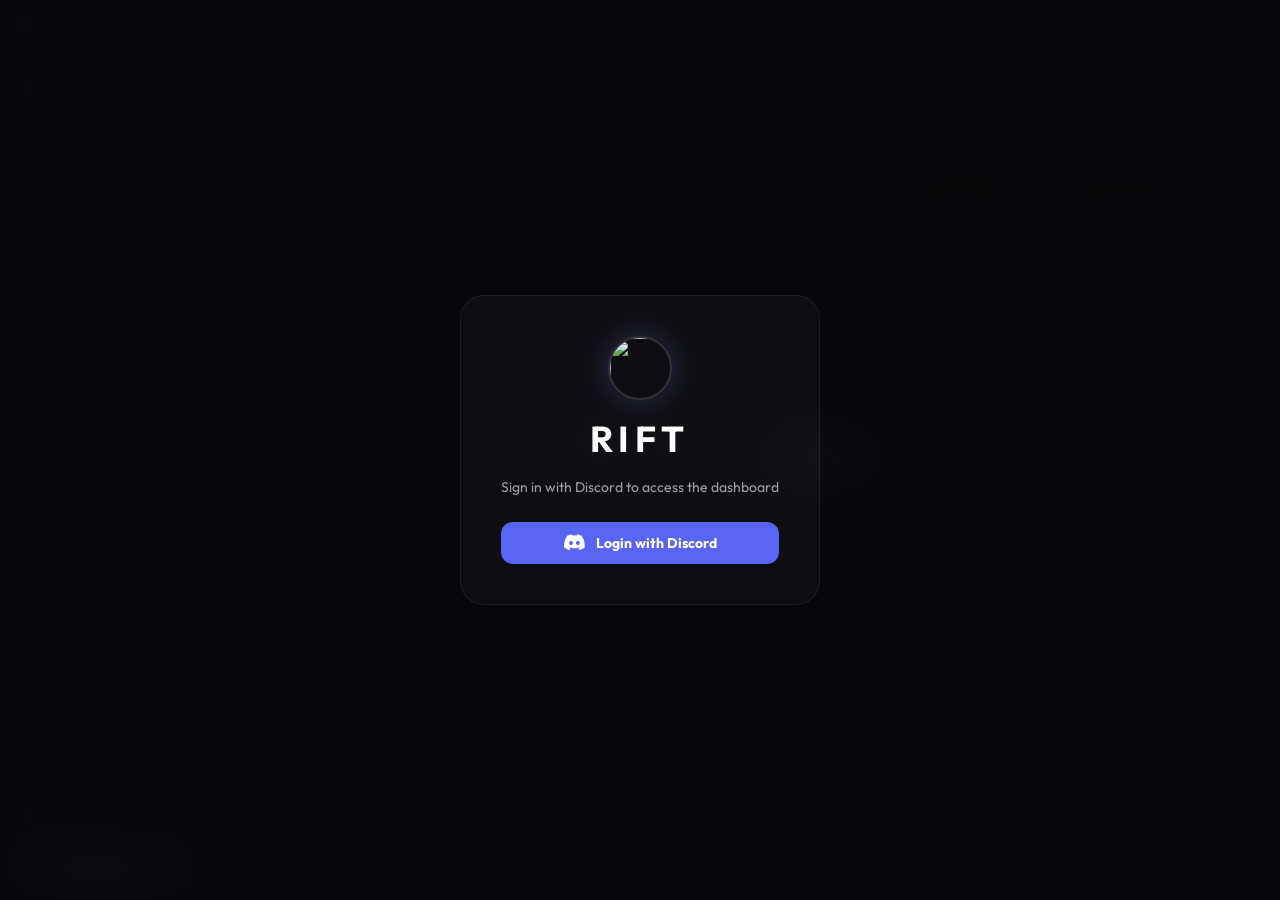
==== commit 21893e33: "fix" ====
--- a/index.html
+++ b/index.html
@@ -91,15 +91,12 @@
             <div class="content-scroll-area">                <!-- ══════════════════════════════════════ -->
                 <!--  MODERATION TAB                        -->
                 <!-- ══════════════════════════════════════ -->
-                <section id="moderation" class="tab-pane active">                     </div>
-
-                    </div>
-                </section>
+
 
                 <!-- ══════════════════════════════════════ -->
                 <!--  MODERATION TAB                        -->
                 <!-- ══════════════════════════════════════ -->
-                <section id="moderation" class="tab-pane">
+                <section id="moderation" class="tab-pane active">
                     <div class="mod-layout">
 
                         <!-- LEFT COLUMN -->
